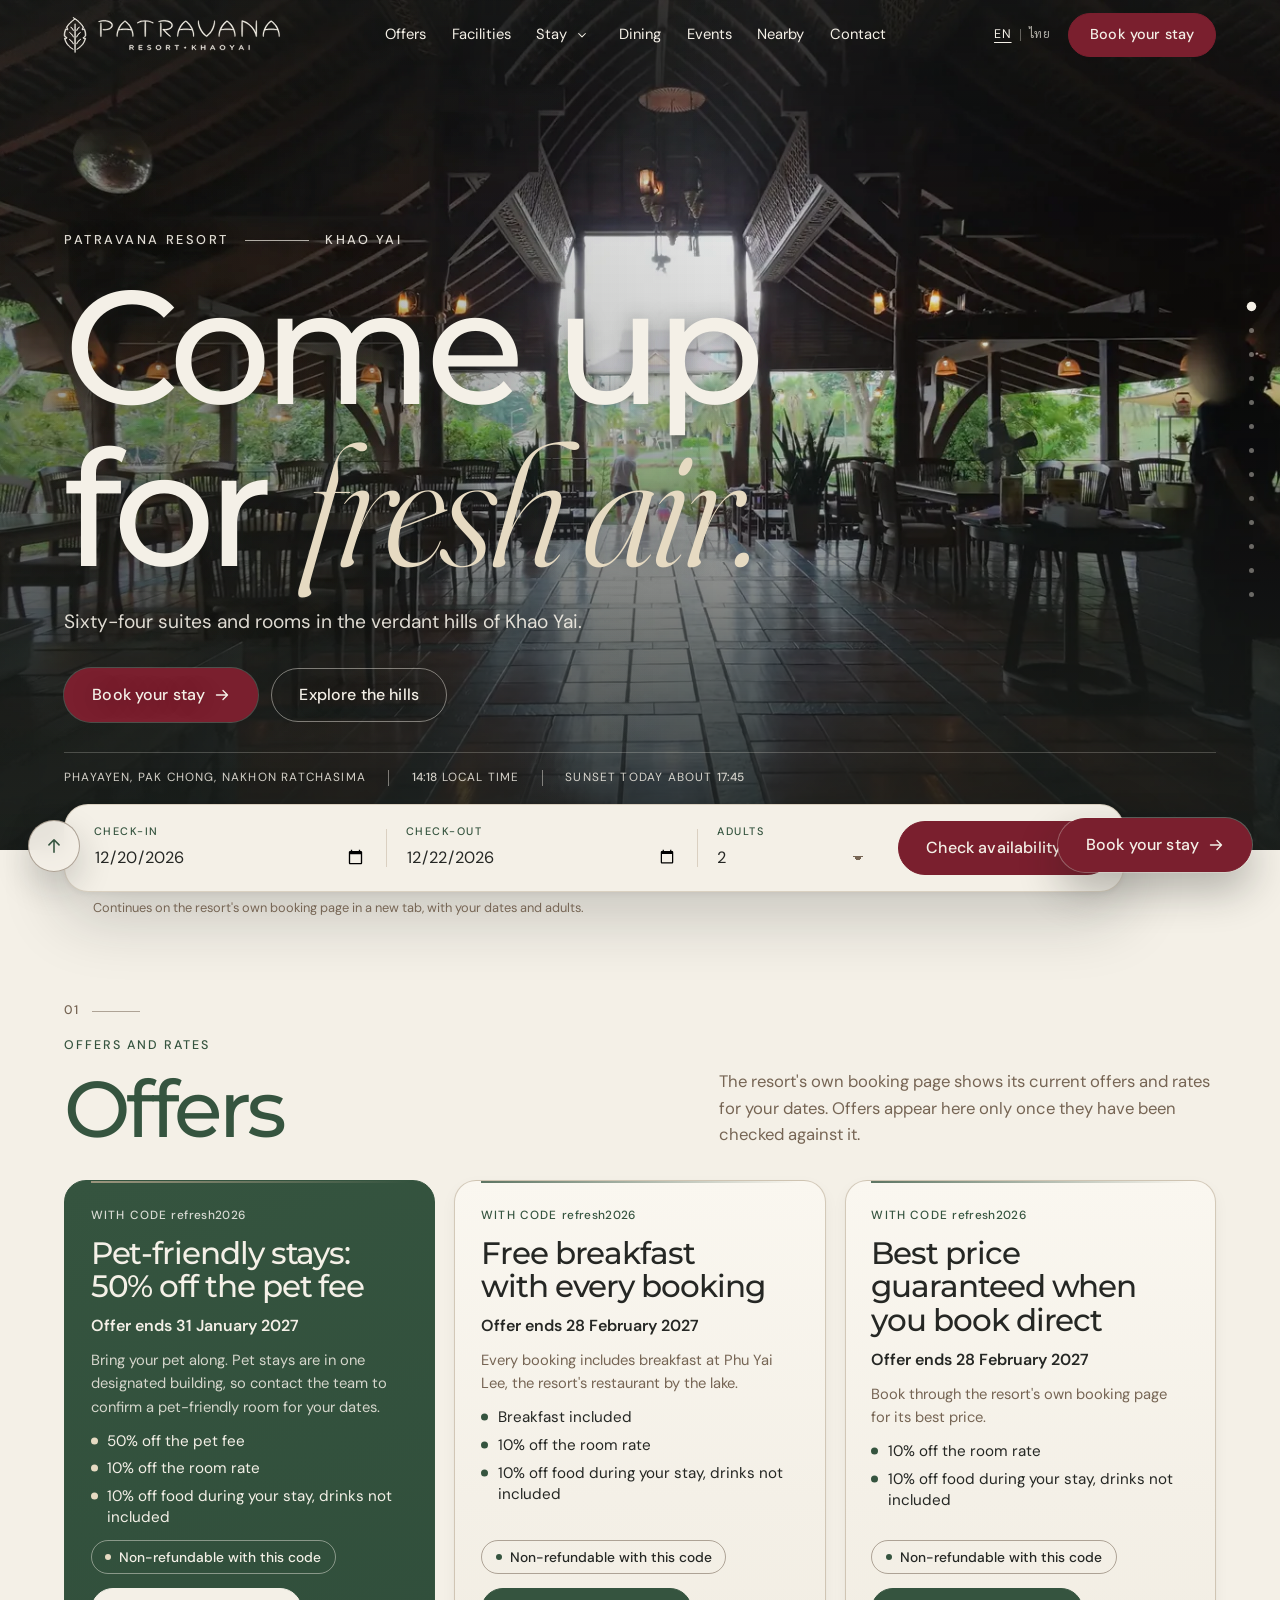
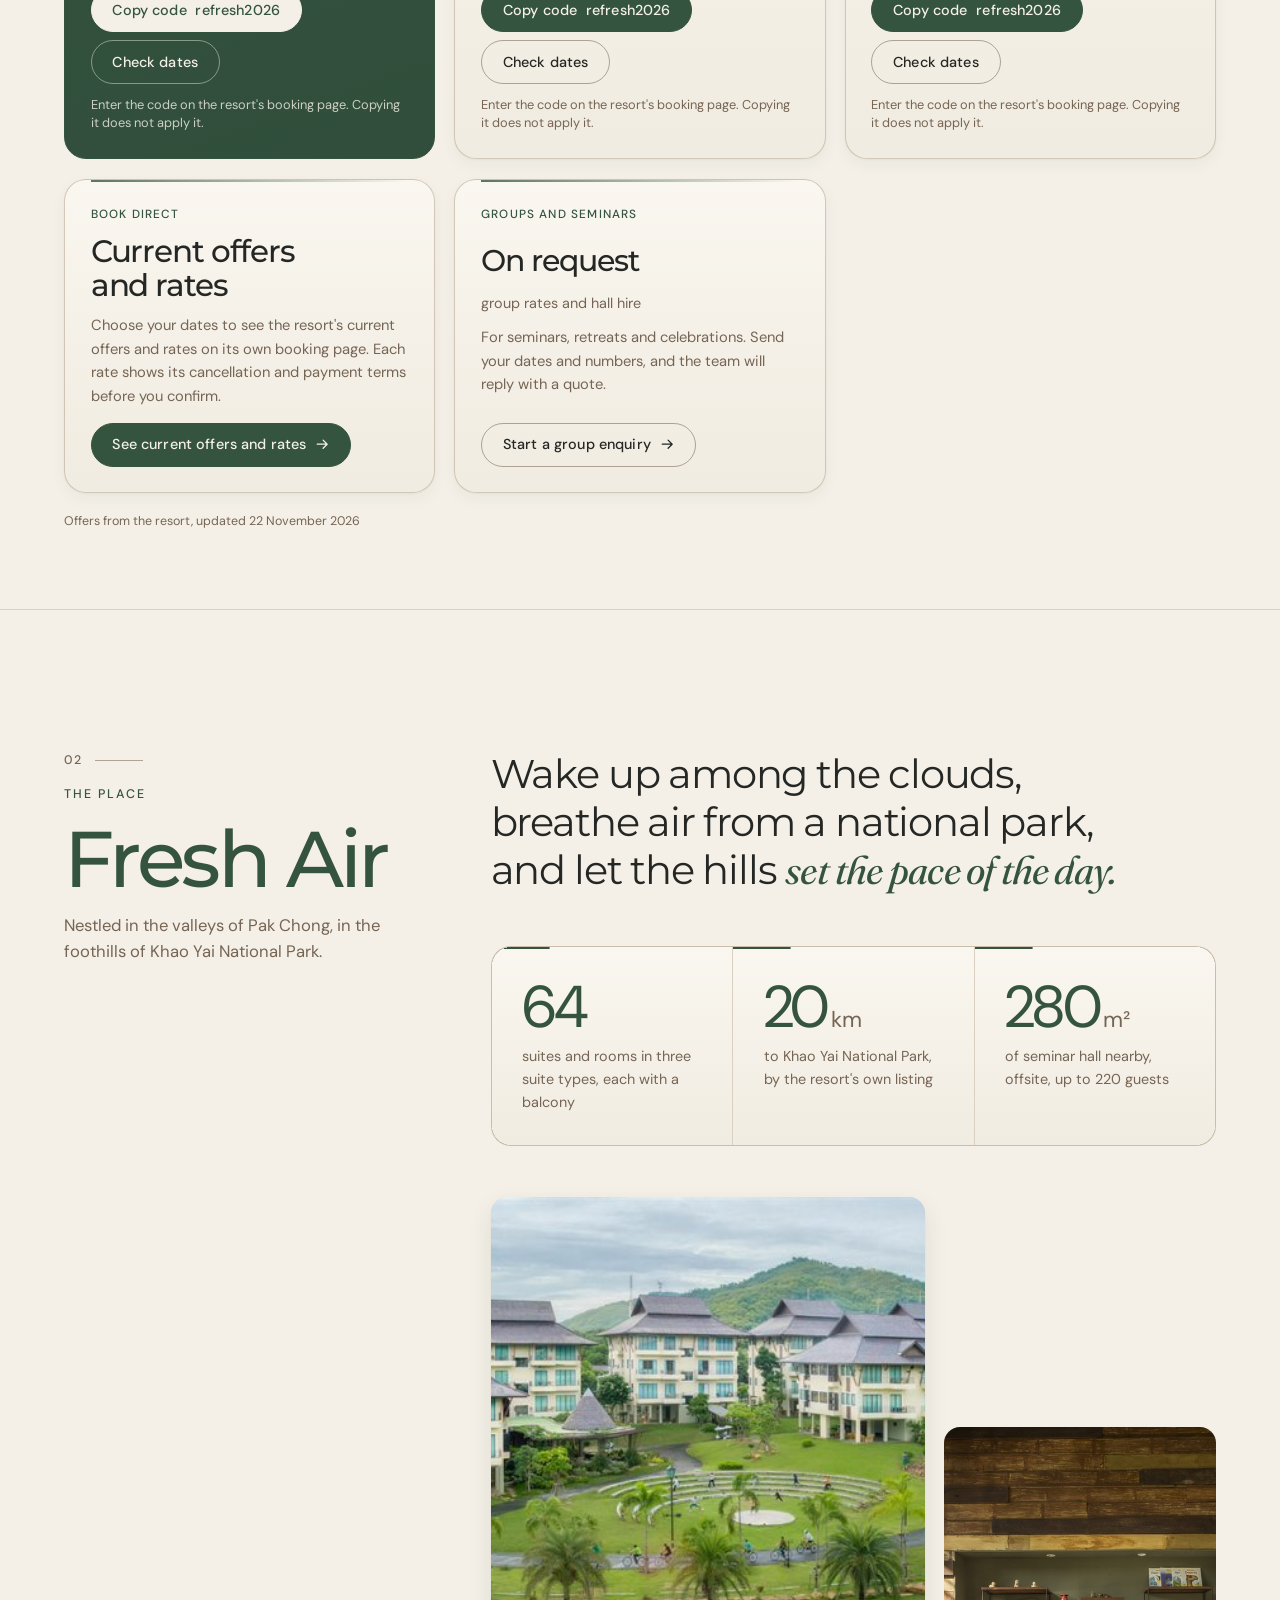
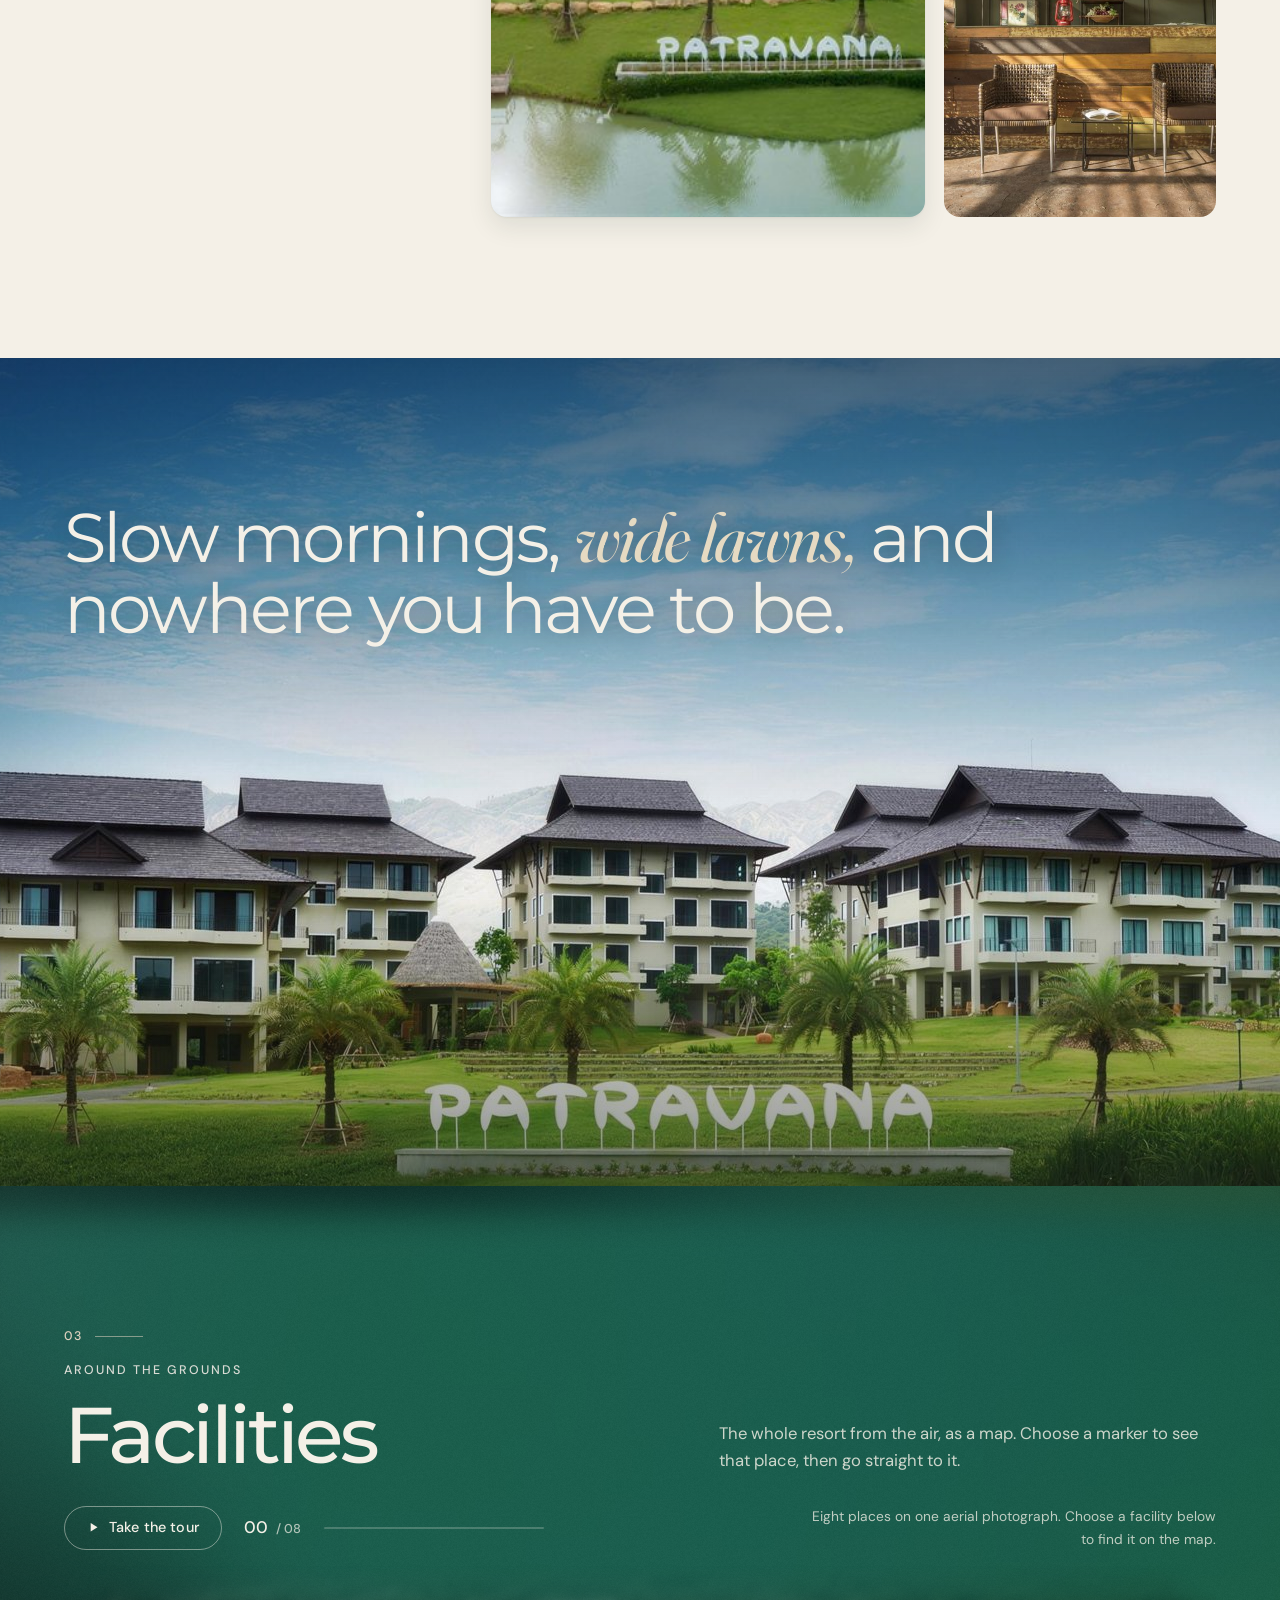
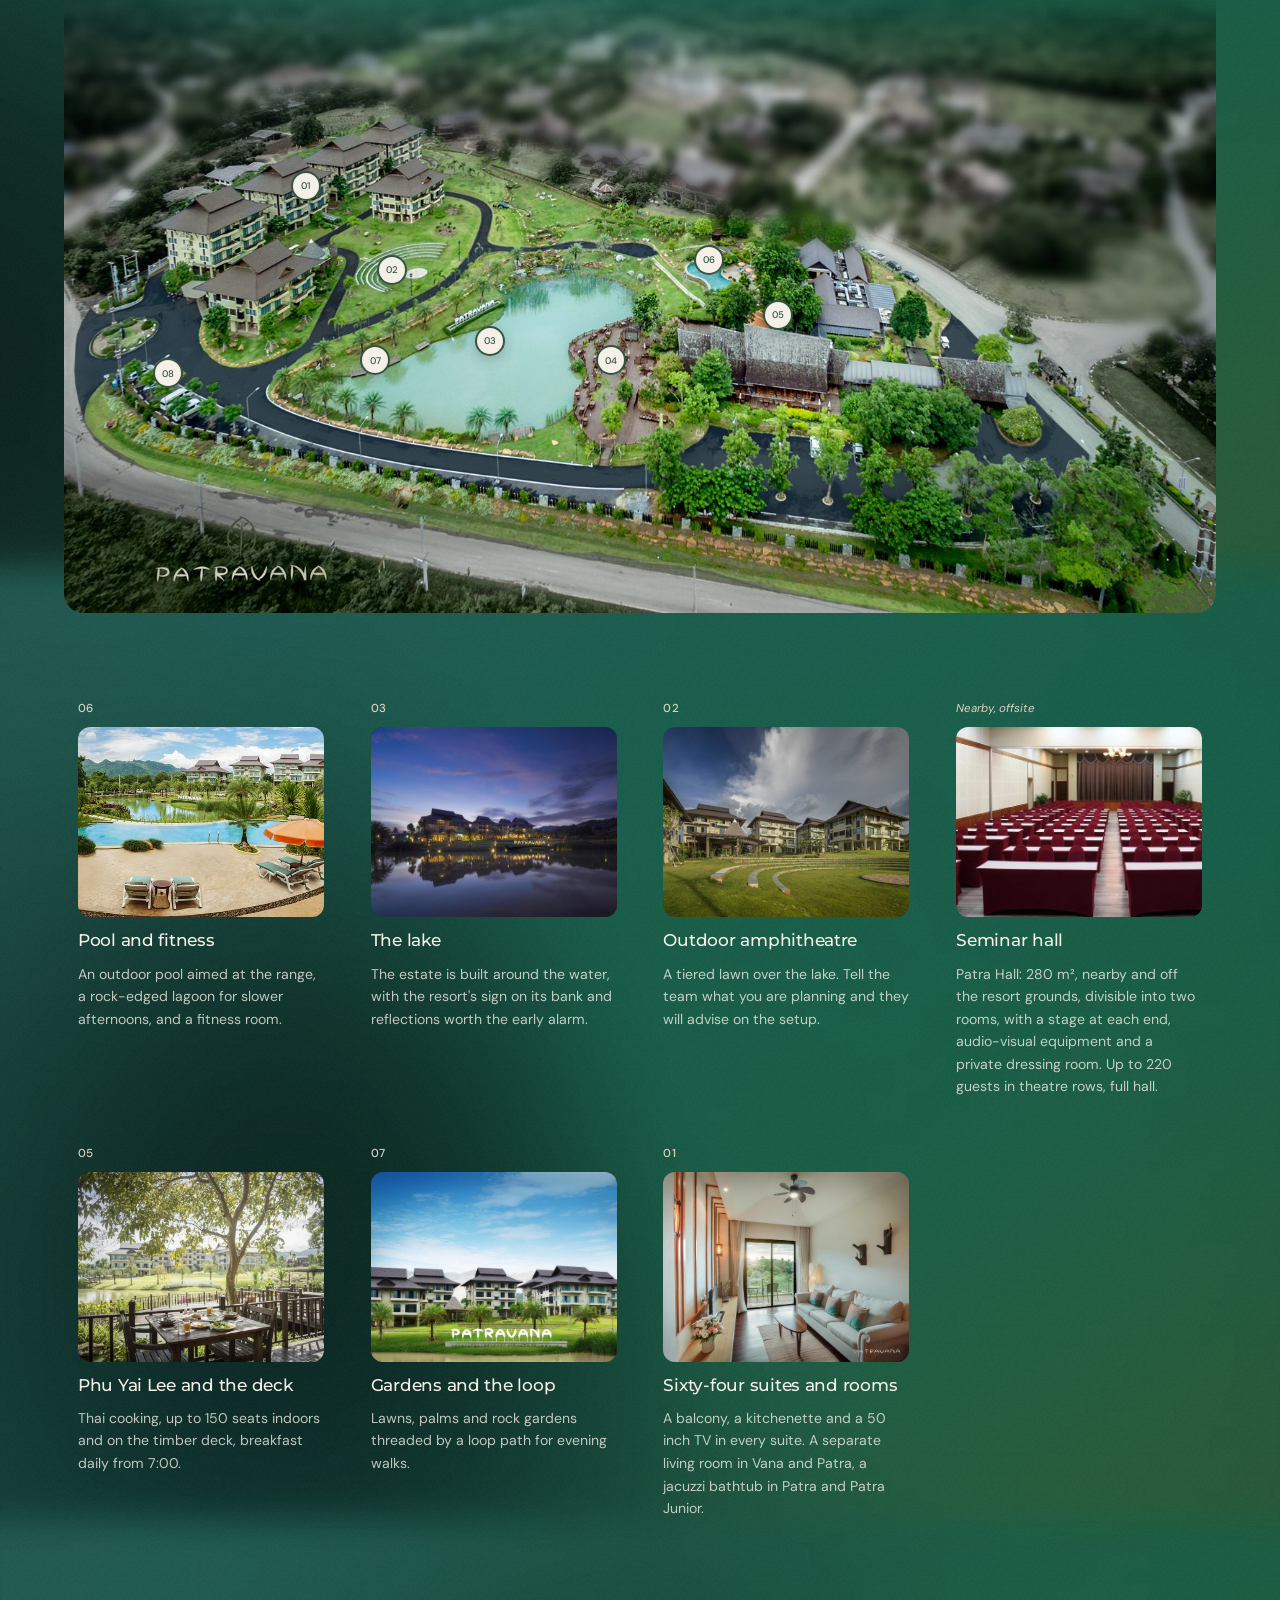
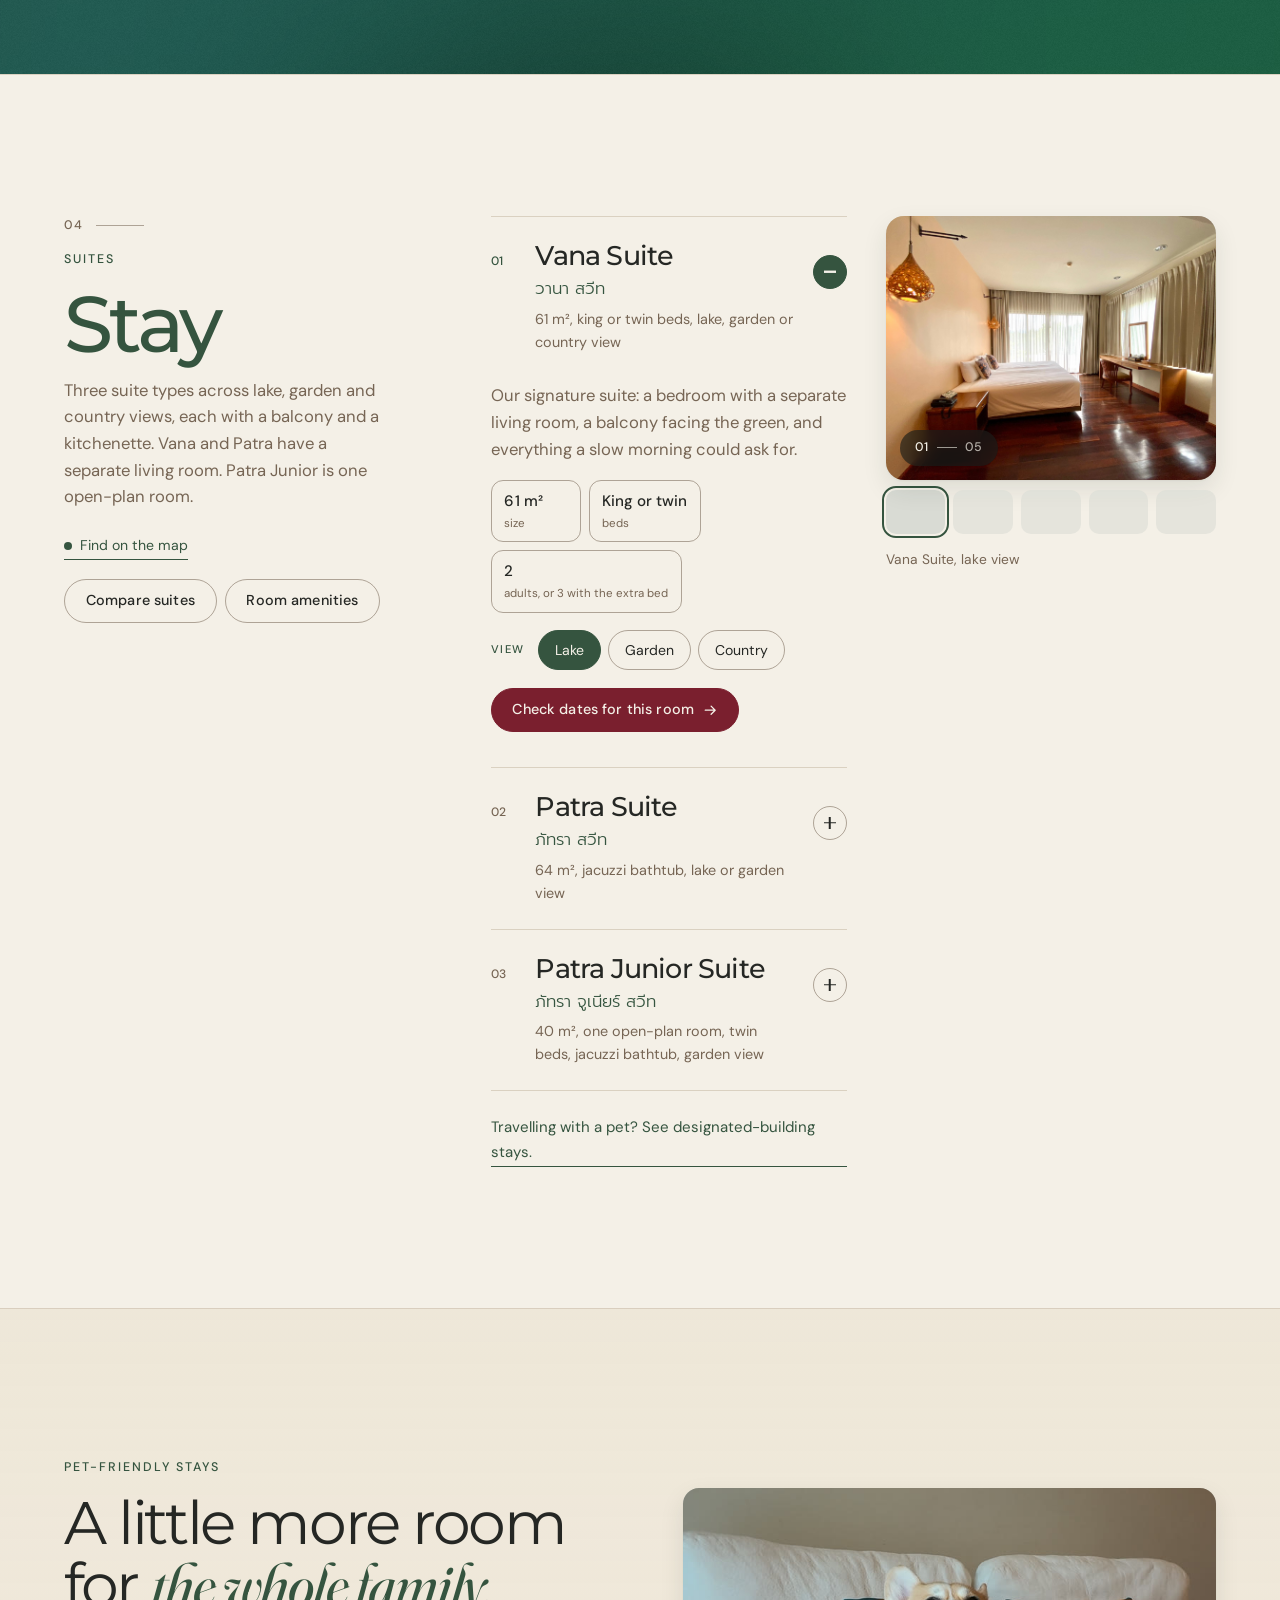
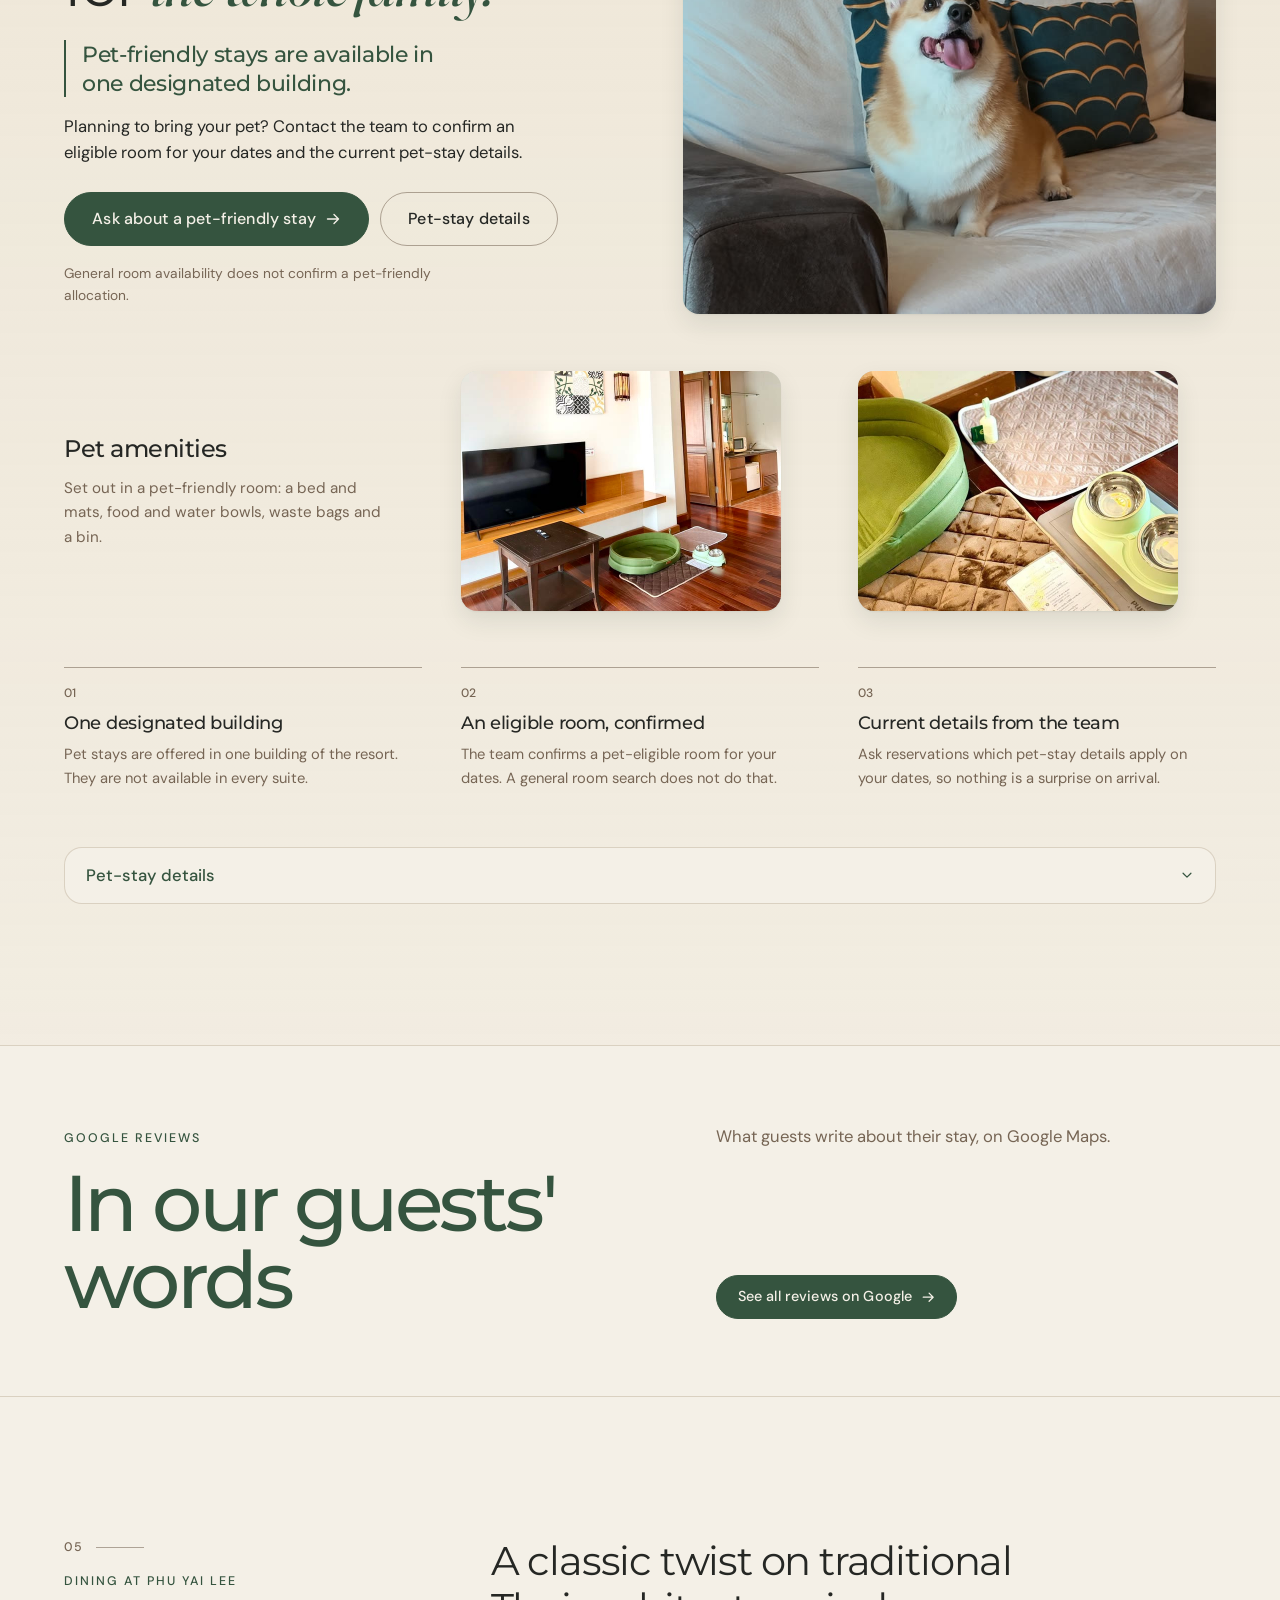
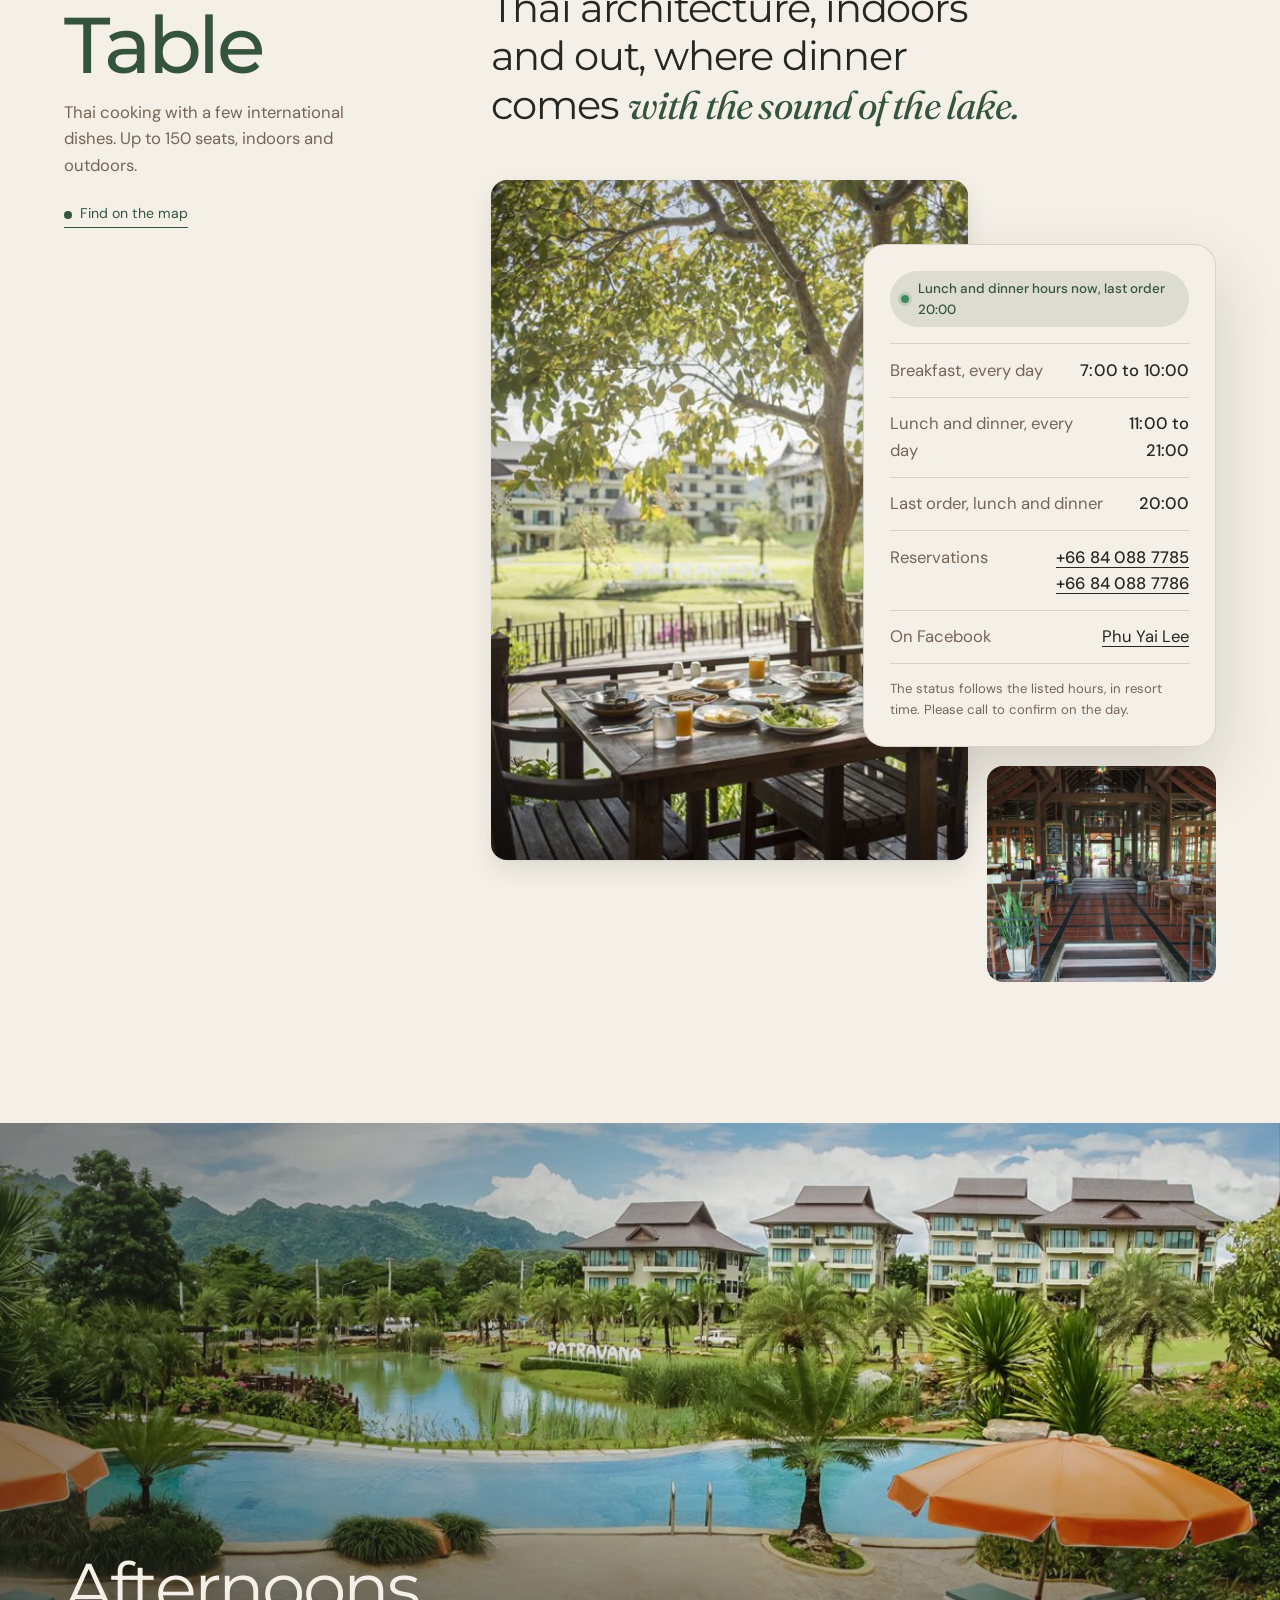
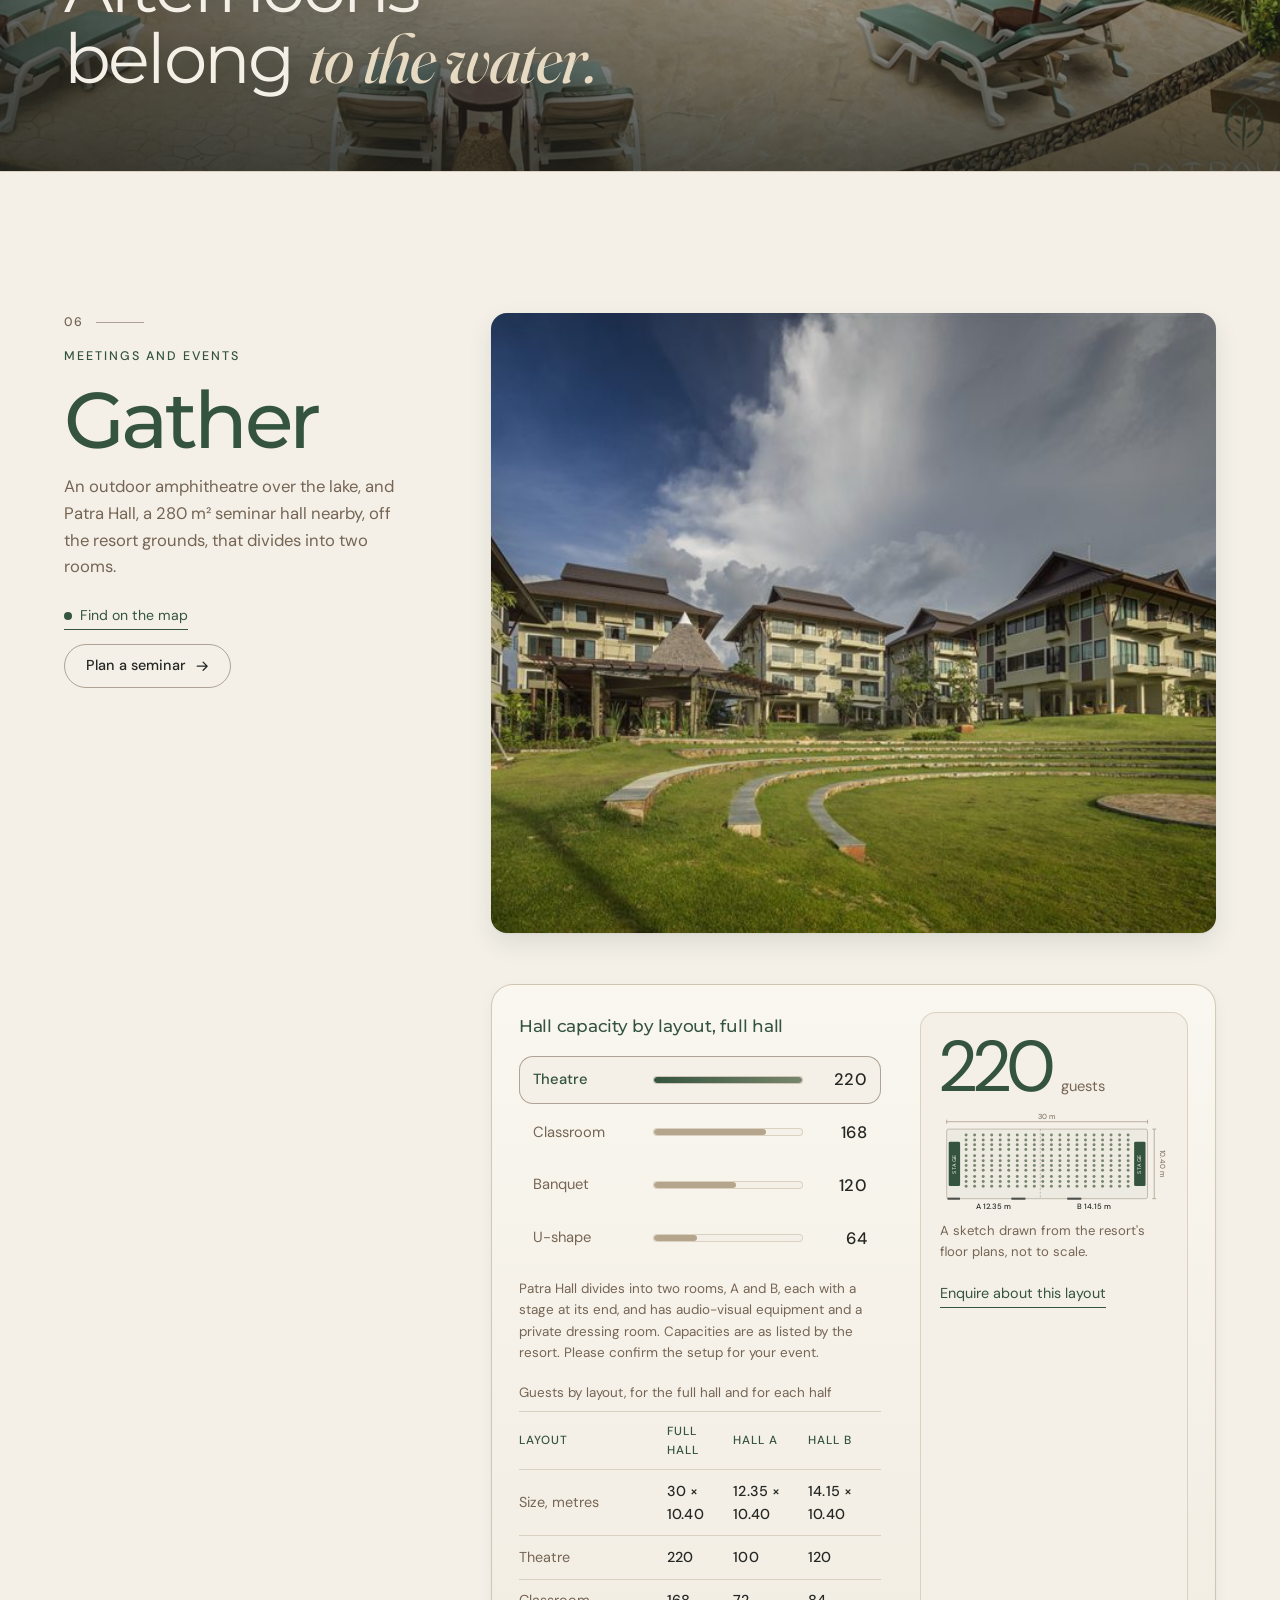
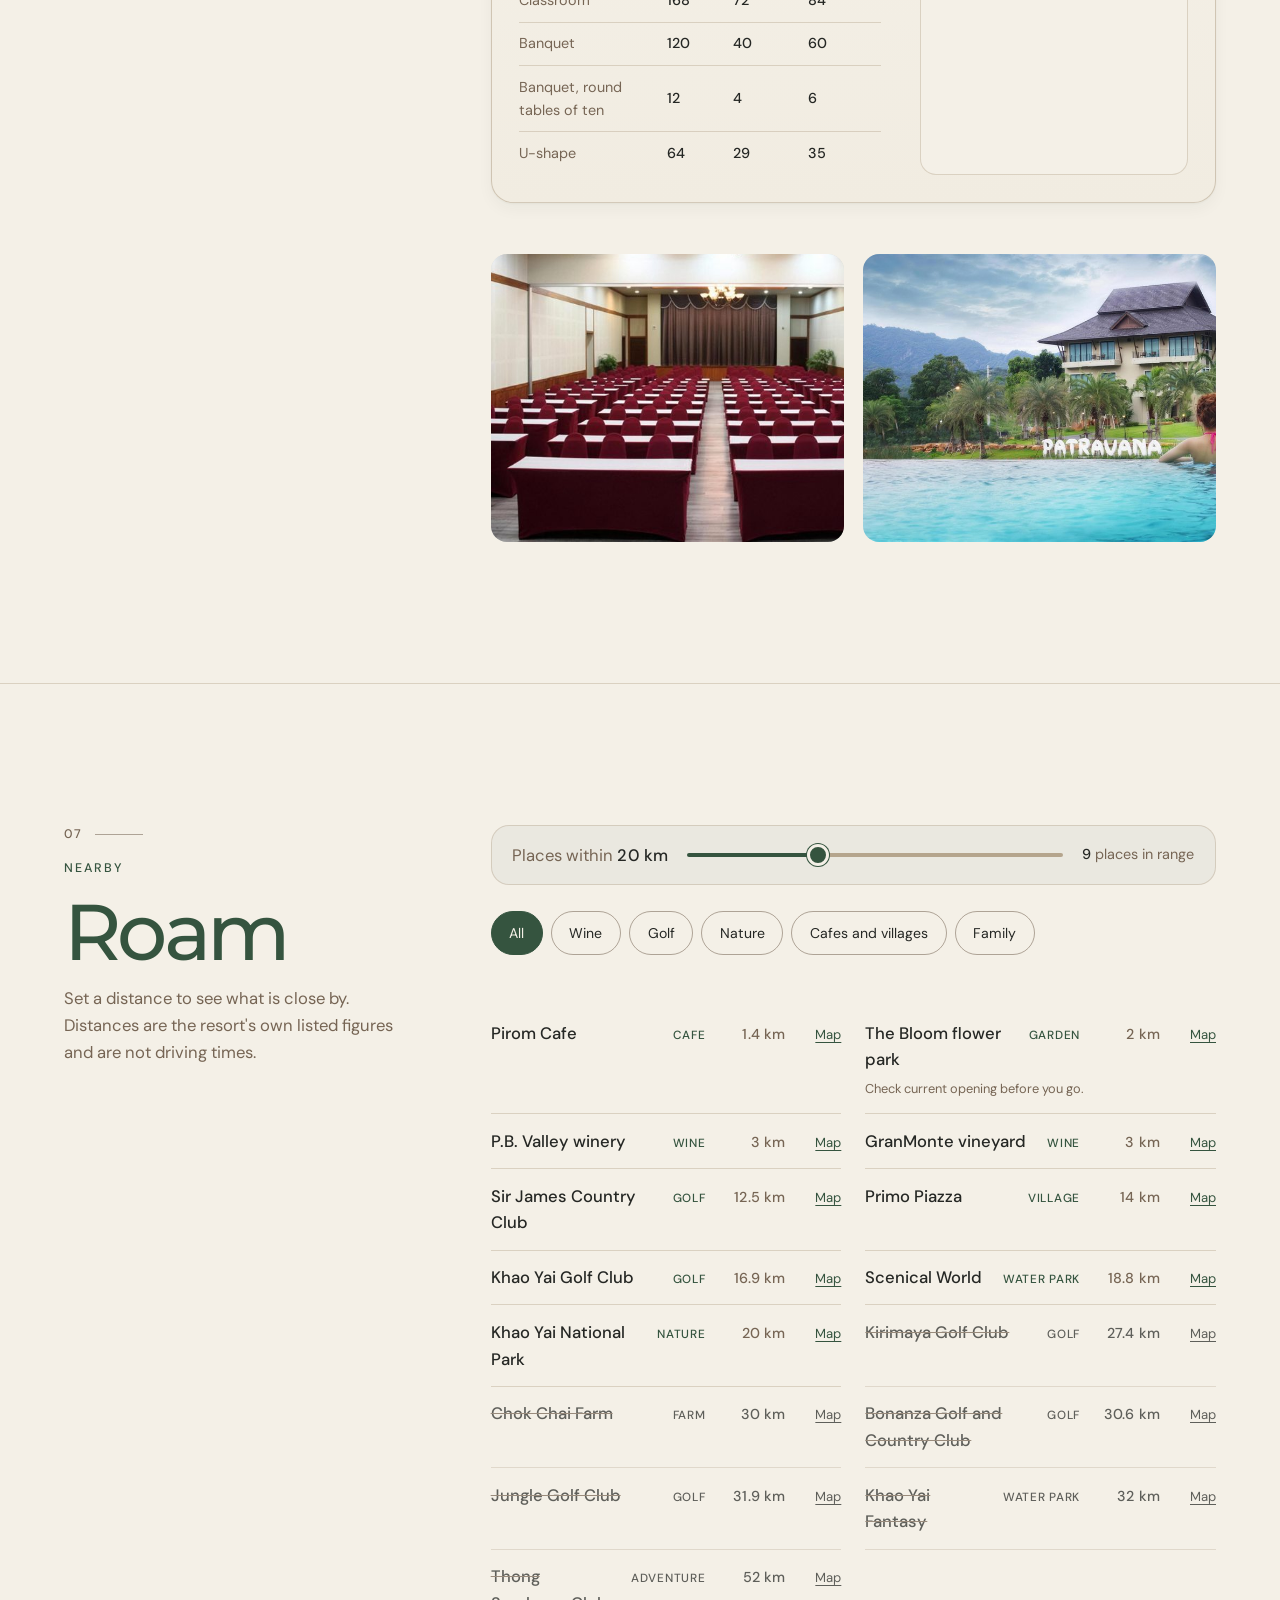
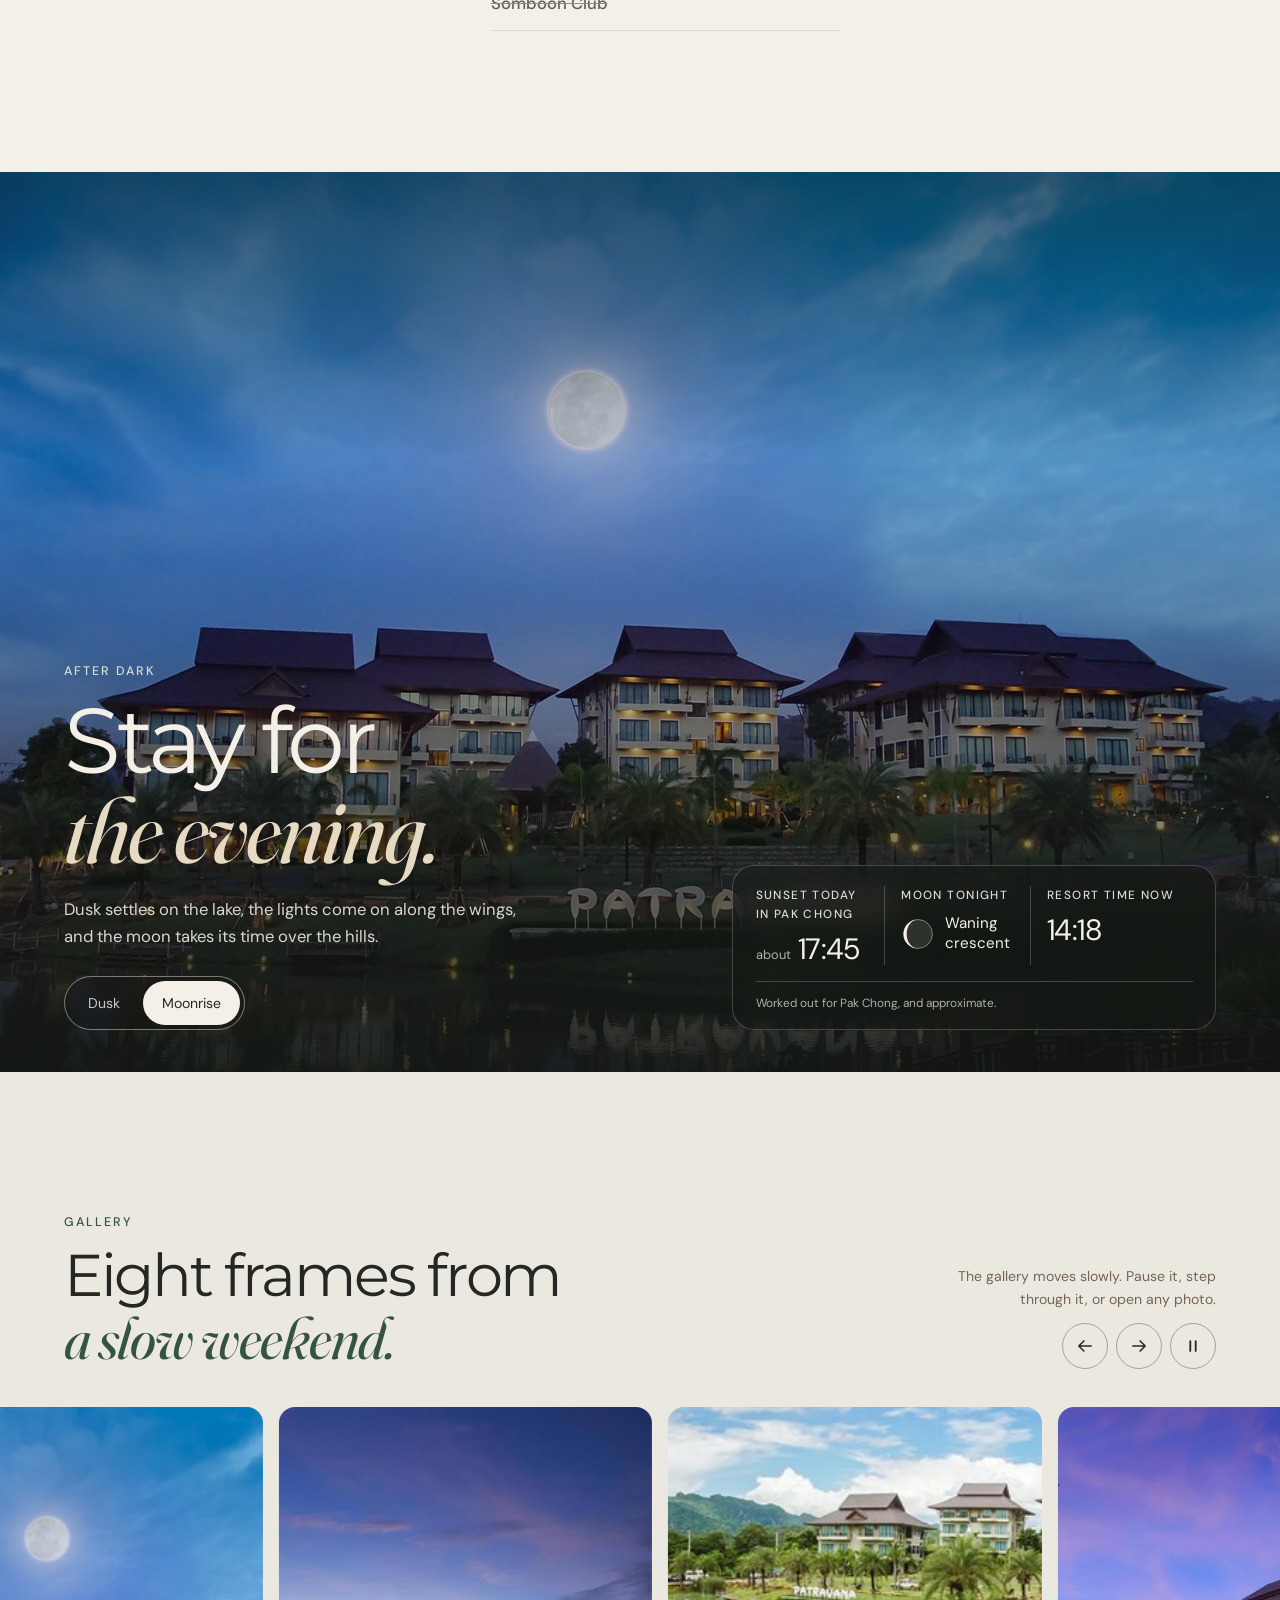
==== index.html @ 06be7780 "Pictures after two review rounds: a photograph's sizes are only the ones the pages name; a live swap" ====
<!DOCTYPE html>
<html lang="en" data-locale="en">
<head>
<meta charset="UTF-8">
<meta name="pv-build" content="8ac01c3a0875-c54">
<meta name="pv-content" content="54">
<meta name="pv-live" content="https://script.google.com/macros/s/AKfycbzUB0wwKaD7KskTFDWAxMB_kcaBExYeVBPkADWCVvrliZ0Tt8rdQpBARE51c_UGg0Pj/exec">
<script data-pv-lane>/[?&]live(=|&|$)/.test(location.search)&&window.fetch&&(window.PVLane=fetch("https://script.google.com/macros/s/AKfycbzUB0wwKaD7KskTFDWAxMB_kcaBExYeVBPkADWCVvrliZ0Tt8rdQpBARE51c_UGg0Pj/exec?since=54",{credentials:"omit",cache:"no-store",redirect:"follow"}).then(function(r){return r.ok?r.json():null}).catch(function(){return null}))</script>
<meta name="viewport" content="width=device-width, initial-scale=1.0, viewport-fit=cover">
<link rel="canonical" href="https://www.patravana.com/">
<link rel="alternate" hreflang="en" href="https://www.patravana.com/">
<link rel="alternate" hreflang="th" href="https://www.patravana.com/th">
<link rel="alternate" hreflang="x-default" href="https://www.patravana.com/">
<meta property="og:type" content="website">
<meta property="og:site_name" content="Patravana Resort Khao Yai">
<meta property="og:title" content="Patravana Resort Khao Yai | Lakeside suites in Phayayen, Pak Chong">
<meta property="og:description" content="Sixty-four suites and rooms in Phayayen, Pak Chong, with lawns running down to a lake, about 20 km from Khao Yai National Park. Book direct on the resort's own booking page.">
<meta property="og:url" content="https://www.patravana.com/">
<meta property="og:image" content="https://www.patravana.com/assets/web/hero-first-1600.jpg">
<meta property="og:image:width" content="1600">
<meta property="og:image:height" content="900">
<meta property="og:image:alt" content="The open-air pavilion at Patravana Resort, looking out to the lawns">
<meta property="og:locale" content="en_GB">
<meta property="og:locale:alternate" content="th_TH">
<meta name="twitter:card" content="summary_large_image">
<script type="application/ld+json">{"@context":"https://schema.org","@graph":[{"@type":"Hotel","@id":"https://www.patravana.com/#hotel","name":"Patravana Resort Khao Yai","alternateName":"ภัทราวานา รีสอร์ท เขาใหญ่","url":"https://www.patravana.com/","image":["https://www.patravana.com/assets/web/hero-first-1600.jpg","https://www.patravana.com/assets/web/aerial-estate-1600.jpg","https://www.patravana.com/assets/web/lawn-wings-1600.jpg"],"telephone":"+66885041888","email":"info@patravanaresort.com","address":{"@type":"PostalAddress","streetAddress":"88/1, 88/88-93 Moo 5, Phayayen","addressLocality":"Pak Chong","addressRegion":"Nakhon Ratchasima","postalCode":"30320","addressCountry":"TH"},"geo":{"@type":"GeoCoordinates","latitude":14.559493,"longitude":101.256252},"hasMap":"https://maps.app.goo.gl/nnPAtFGH4KwDBAJA9","numberOfRooms":64,"checkinTime":"15:00","checkoutTime":"12:00","sameAs":["https://www.facebook.com/patravanaresort/","https://www.instagram.com/patravana_khaoyai/"]},{"@type":"Restaurant","@id":"https://www.patravana.com/#restaurant","name":"Phu Yai Lee","servesCuisine":"Thai","telephone":"+66840887785","sameAs":["https://www.facebook.com/PhuYaiLee.KhaoYai/"],"containedInPlace":{"@id":"https://www.patravana.com/#hotel"},"openingHoursSpecification":[{"@type":"OpeningHoursSpecification","dayOfWeek":["https://schema.org/Sunday","https://schema.org/Monday","https://schema.org/Tuesday","https://schema.org/Wednesday","https://schema.org/Thursday","https://schema.org/Friday","https://schema.org/Saturday"],"opens":"07:00","closes":"10:00"},{"@type":"OpeningHoursSpecification","dayOfWeek":["https://schema.org/Sunday","https://schema.org/Monday","https://schema.org/Tuesday","https://schema.org/Wednesday","https://schema.org/Thursday","https://schema.org/Friday","https://schema.org/Saturday"],"opens":"11:00","closes":"21:00"}]}]}</script>
<meta name="pv-count" content="" data-site="patravana">
<title>Patravana Resort Khao Yai | Lakeside suites in Phayayen, Pak Chong</title>
<meta name="description" content="Sixty-four suites and rooms in Phayayen, Pak Chong, with lawns running down to a lake, about 20 km from Khao Yai National Park. Book direct on the resort's own booking page.">
<!-- everything below works as a plain page; this class only switches on the parts that need the script -->
<script>
document.documentElement.className += " js";
/* A phone reads the page one destination at a time (see "phone destinations" in main.js). Deciding that here, before
   anything is drawn, means the first picture is already the phone's layout: nothing jumps when it switches. The
   destination comes from the address; an address this list does not know is settled by the script at the end of the
   page. Without the script the page is one continuous page, as before. */
(function () {
  var de = document.documentElement, mm = window.matchMedia;
  /* an old language address on an exported page (…/?lang=th): that language's own page opens at once, before anything
     is drawn; the page's own language just drops the parameter. (The production host redirects these as well.) */
  try {
    var loc = de.getAttribute("data-locale"), lq = new URLSearchParams(location.search).get("lang");
    if (loc && (lq === "th" || lq === "en")) {
      var lu = new URL(location.href); lu.searchParams.delete("lang");
      if (lq !== loc) { lu.pathname = lu.pathname.replace(/(th|th\.html|index\.html)$/, "") + (lq === "th" ? "th" : ""); window.PVLeaving = true; location.replace(lu.pathname + lu.search + lu.hash); return; }
      history.replaceState(history.state, "", lu.pathname + lu.search + lu.hash);
    }
  } catch (e) { /* kept as it is */ }
  try {
    var sq = new URLSearchParams(location.search).get("section");
    if (sq && /^[A-Za-z][A-Za-z0-9_-]*$/.test(sq)) { var uq = new URL(location.href); uq.searchParams.delete("section"); uq.hash = sq; history.replaceState(history.state, "", uq.pathname + uq.search + uq.hash); }
  } catch (e) { /* kept as it is */ }
  // a phone (the same test) folds longer descriptions under "Read more" from the first picture (main.js, initMore)
  if (mm && mm("(max-width: 47.99em), (pointer: coarse) and (max-width: 62.5em) and (max-height: 37.5em)").matches) de.className += " pv-phone";
  if (!mm || !mm("(max-width: 47.99em), (pointer: coarse) and (max-width: 62.5em) and (max-height: 37.5em)").matches) return;
  var h = location.hash.slice(1), own = { hero: "home", explore: "home", offers: "offers", closing: "offers", air: "facilities", "band-lawn": "facilities", facilities: "facilities", placeCard: "facilities",
    stay: "stay", "pet-friendly": "stay", "pet-details": "stay", reviews: "stay", dining: "dining", gather: "events", roam: "nearby", tonight: "gallery", "band-pool": "gallery", gallery: "gallery", visit: "contact", "getting-here": "contact", talk: "contact", essentials: "contact", "about-preview": "contact", privacy: "contact" };
  de.setAttribute("data-view", own[h] || (/^fac-/.test(h) ? "facilities" : "home"));
  de.className += " pv-views";
})();
</script>
<link rel="icon" type="image/svg+xml" href="data:image/svg+xml,%3Csvg xmlns='http://www.w3.org/2000/svg' viewBox='0 0 397 397'%3E%3Cg fill='none' stroke='%23107313' stroke-linecap='round' stroke-linejoin='round'%3E%3Cpath stroke-width='26' d='M178 21L194 31L202 37L227 56L241 68L253 80L264 93L275 107L280 115L281 122L274 138L280 142L290 140L296 146L300 157L304 178L305 192L305 203L296 214L289 221L284 228L294 231L302 233L301 240L298 252L292 265L287 276L281 285L272 297L264 306L255 315L245 324L235 332L223 340L216 343L216 343M199 36L173 54L154 71L139 87L123 106L117 117L123 137L106 140L99 154L96 167L92 188L92 208L107 219L112 224L97 232L96 242L101 255L105 265L110 275L117 286L124 296L132 305L142 316L161 331L173 339L181 343L181 343'/%3E%3Cpath stroke-width='22' d='M199 375L199 85L199 85'/%3E%3Cpath stroke-width='17' d='M183 154L177 143L173 136L168 129L154 117L154 117M183 220L178 211L171 199L158 185L142 172L142 172M216 154L220 145L226 134L236 124L244 117L244 117M183 291L176 278L165 264L155 254L138 241L138 241M215 221L221 208L228 196L240 184L254 172L254 172M215 291L222 276L228 268L244 252L259 241L259 241'/%3E%3C/g%3E%3C/svg%3E">
<link rel="preconnect" href="https://fonts.googleapis.com">
<link rel="preconnect" href="https://fonts.gstatic.com" crossorigin>
<link href="https://fonts.googleapis.com/css2?family=Montserrat:wght@300..800&family=Fraunces:ital,opsz,wght@1,9..144,300..500&family=DM+Sans:opsz,wght@9..40,300..600&family=Prompt:wght@300;400;500;600&family=Sarabun:wght@300;400;500&display=swap" rel="stylesheet">
<link rel="stylesheet" href="styles.css?v=ed33cae4">
</head>
<body>

<!-- icon sprite -->
<svg width="0" height="0" style="position:absolute" aria-hidden="true" focusable="false">
  <defs>
    <!-- logo shapes: written by _qa/gen-loader.mjs from _qa/logo/logo.json. Edit that script, not this -->
    <path id="pvLeaf" fill-rule="evenodd" vector-effect="non-scaling-stroke" d="M591.3 312.6c.2 .2 1.4 1.1 2.7 2 3.6 2.4 6.4 4.3 8.5 5.9 1 .7 2.4 1.7 3 2.1 2.4 1.5 5.3 4 5.2 4.4 0 .2-.5 .6-1.1 .9-4.2 2.1-12.1 7-17.9 10.9-2.8 1.9-10.3 7.6-11.5 8.7-.2 .2-1.8 1.6-3.6 3-10.3 8.5-26.9 25.5-34.3 35.4-2.6 3.4-7 9.1-7.5 9.9-.3 .4-1.1 1.5-1.6 2.3-2.8 3.9-6.9 10.9-7.1 12-.1 .6 .1 1.3 .8 2.8 .6 1.1 1.8 3.8 2.7 5.9 .9 2.1 2 4.5 2.4 5.3 .4 .9 .8 2 1 2.5 .2 .6 .6 1.6 .9 2.2 1 2.1 .5 2.8-1.3 1.9-.4-.2-1.3-.5-2-.5-.6-.1-1.8-.4-2.5-.6-.7-.2-2.3-.6-3.7-.9-1.4-.3-3.2-.7-4-.9-3.6-.9-3.4-1.1-5.5 4.6-.5 1.2-1.4 3.7-2.2 5.6-4.2 11.1-7.2 24.1-8.9 37.8-.6 5.2-.6 6.2-.6 15.2l0 9.6 .6 .6c.3 .3 1 .8 1.5 1 2.1 1.2 10.4 7 13.3 9.6 .7 .6 2.4 2.1 3.7 3.5 2 2 2.4 2.5 2.1 2.8-.3 .4-3.7 .9-9.5 1.5-8 .9-9.6 1.1-9.8 1.8-.2 .4 .9 5.2 2.1 9.5 .3 .9 1 3.3 1.5 5.2 1.8 6.3 4.5 13.9 6.9 19.4 1.2 2.6 6.4 12.8 7.6 14.9 2.6 4.4 10.2 15.3 12.9 18.7 6.6 8.1 16.3 18 22.7 23.2 .7 .6 1.4 1.2 1.6 1.3 .1 .2 .7 .7 1.2 1.1 .6 .3 2.7 2 4.7 3.6 4.7 3.6 6.1 4.6 7.8 5.6 .4 .2 .8 .5 .9 .6 .1 .1 .6 .4 1.1 .8 .6 .3 1.5 .9 2 1.3 .6 .3 1.2 .7 1.3 .7 .2 0 .4 .1 .5 .3 .2 .1 1 .7 1.9 1.1 .9 .5 2 1.1 2.6 1.4 1.2 .7 5.3 2.8 6.7 3.4 3.6 1.6 4.8 1.8 4.7 .9 0-.6 0-.6-2.8-2.4-1-.7-2.8-1.9-3.9-2.6-1.1-.8-2.3-1.6-2.6-1.8-3-2-4.2-2.8-4.4-3-.1-.1-.7-.6-1.3-1-1.3-.8-6-4.4-6.6-5-.2-.2-.4-.3-.5-.3-.3 0-5.1-3.9-6.7-5.4-.8-.8-2.3-2.1-3.4-3.1-1.7-1.5-6-5.6-11.6-11.1-2.2-2.1-5.8-6.2-8.3-9.4-.9-1.2-2.1-2.7-2.6-3.3-1.2-1.3-6.3-8.2-7.7-10.3-2.1-3.1-8.4-14-10.2-17.8-4.6-9.4-8.7-20.5-10.9-29.8-.5-2.5-.6-2.5 4.1-3 9.9-1.1 14.5-2.2 15.7-3.7 .4-.5-.1-3-.8-4.5-1.6-3.1-8.7-10.2-14.2-14.1-2-1.4-3.9-2.6-5.5-3.5-2.7-1.5-2.6-1.4-2.6-6.9 0-7 1-20.5 1.6-22.6 .1-.3 .3-1.6 .5-3 1.2-9 5.1-23.1 8.3-30 .5-1.1 .9-2.1 .9-2.3 0-.7 1.1-.8 3.2-.3 1.2 .3 2.9 .7 3.8 .9 .9 .2 1.8 .4 2 .5 .3 .2 4.3 .8 7.3 1.2 2.1 .2 2.3 .2 3.3-.4 1.5-.7 1.5-.8 1-3.4-.8-4.3-1.9-7.4-4.2-12.4-.5-1.2-1.3-2.9-1.7-3.7-1.2-2.7-2.2-5-2.4-5.7-.4-1.6 7.4-13.3 15.6-23.4 1.2-1.5 2.2-2.7 2.3-2.8 .1-.1 .9-1.1 1.9-2.2 .9-1.2 1.9-2.3 2.1-2.6 .2-.2 1.3-1.4 2.5-2.7 5.5-6.2 12.3-13.2 17.5-17.9 2.1-1.9 4-3.6 4.2-3.8 .3-.3 1.7-1.5 3.2-2.8 2.5-2.1 4.5-3.8 6.5-5.5 .4-.4 1.6-1.4 2.8-2.3 2-1.6 5.5-4.4 6-4.8 .1-.2 1.5-1.2 2.9-2.3 1.5-1.1 3.8-2.8 5.1-3.9 1.4-1.1 3.5-2.6 4.8-3.4 1.2-.9 2.3-1.7 2.4-1.8 .4-.7 1.6-.1 6.4 3.5 2.8 2.1 7.5 5.8 10.5 8.1 5.2 4.3 6.4 5.3 8.7 7.3 .6 .5 1.8 1.6 2.6 2.2 .8 .7 1.7 1.4 1.9 1.7 1.4 1.2 5.6 5.1 6.9 6.2 2.8 2.5 11 10.6 13.3 13.1 .8 .9 2.1 2.3 2.9 3.2 1.8 1.9 3.2 3.5 5.2 5.7 .7 .9 2.4 2.8 3.7 4.2 2 2.3 5.1 6.3 7.3 9.5 .3 .4 .7 1 1 1.3 .2 .3 .8 1.1 1.3 1.9 .6 .7 1.5 2 2.1 2.8 .6 .7 1.1 1.5 1.1 1.6 0 .1 .1 .3 .3 .5 .3 .3 1.6 2.2 2.7 3.9 .6 1 2.7 4.7 2.7 4.9 0 0-.8 1.7-1.7 3.7-1 2-2.1 4.4-2.5 5.5-.5 1-1 2.2-1.2 2.6-.2 .4-.4 .9-.4 1 0 .1-.1 .5-.3 .9-.2 .4-.5 1.1-.6 1.5-.2 .5-.6 1.6-.9 2.6-.4 .9-.9 2.4-1 3.1-.2 .8-.6 1.8-.8 2.4-.5 1.2-.3 1.7 .9 2.4 1.8 .9 8.1 .5 13.1-.8 1.1-.3 2.7-.7 3.5-.9 .9-.2 2-.6 2.7-.7 1.4-.5 2-.1 2.5 1.3 .1 .5 .3 1 .4 1.2 .2 .2 .6 1.2 2.1 5.2 .5 1.6 2 6.9 3.1 11.2 3 11.7 4.1 21.7 4.2 36.1 0 9.8 .2 9-2.5 10.5-3.1 1.6-8.3 5.9-12.4 10-5.3 5.2-6.2 6.4-7.4 9.6-.7 1.9-.7 2.1 .5 3.1 1.9 1.5 7.5 2.7 14.6 3 4.7 .3 5.2 .5 4.6 2.4-.1 .5-.5 1.7-.7 2.7-1.3 4.4-1.6 5.6-2.5 8.1-.6 1.4-1.5 3.9-2 5.6-1.1 3.1-1.8 4.8-2.6 6.5-.2 .6-.4 1.1-.4 1.2 0 .1-.5 1.1-1 2.2-.6 1.2-1 2.2-1 2.3 0 0-.5 .8-1 1.7-.5 .9-1.7 3.1-2.6 5-2.9 5.4-4 7.4-5.9 10.3-.7 .9-1.3 1.9-1.4 2.1-.4 .7-3.1 4.3-4.8 6.4-1.6 2-1.8 2.2-2.9 3.8-3.8 4.9-8.2 9.8-14 15.5-5.1 5.1-4.4 4.4-7 6.7-1.3 1-2.4 2.1-2.6 2.2-.4 .4-3.1 2.8-5 4.4-1.7 1.5-6.6 5.2-8.5 6.5-.7 .5-1.4 1-1.5 1.2-.2 .1-.6 .4-.9 .7-.3 .2-1.2 .9-2 1.5-1.3 1.1-2.8 2.1-6.4 4.6-.8 .5-1.6 1-1.7 1.2-.2 .1-1.4 1-2.8 1.9-2.6 1.6-2.9 1.9-2.6 2.6 .1 .4 1 .5 1.4 .1 .2-.1 1.1-.5 2.2-.9 2.1-.8 4.4-1.8 5.8-2.7 .6-.4 1.3-.7 1.5-.9 .3-.2 1-.5 1.5-.9 .6-.3 1.5-.8 2-1.1 1.2-.6 2.9-1.6 4.2-2.4 .4-.3 1.1-.7 1.5-.9 .3-.2 1.2-.9 2-1.4 .7-.6 2.1-1.6 3.1-2.2 .9-.7 1.9-1.4 2.1-1.5 .2-.2 1.3-1.1 2.5-1.9 2.1-1.5 7.1-5.5 7.6-6.1 .2-.1 1.2-1.1 2.4-2 5-4.2 17.2-17.1 21.3-22.6 3.9-5.2 9.5-13.2 9.5-13.6 0-.1 .3-.8 .8-1.4 .8-1.1 4.9-8.1 4.9-8.4 0 0 1-2.2 2.3-4.8 3-6.3 5.7-12.9 7.3-18.4 .8-2.5 1.6-5.2 1.9-6 1-3.2 2.7-10.1 2.9-11.9 .2-1.7-.1-1.9-3.9-2.2-3.2-.3-4-.4-10.7-1.3-4.6-.6-4.5-.6-4.5-1.2 0-1.2 11.6-11.1 17.3-14.6 3.4-2.2 3.1-1.5 3.4-7.6 .6-12.3-.2-24.4-2.4-34.7-.2-1-.4-2.3-.5-2.9-.1-.6-.3-1.7-.5-2.4-.2-.7-.6-2.5-1-4.1-1-4.5-4.3-14.4-6.1-18.4-.3-.6-.5-1.2-.5-1.3 0-.5-1.8-4.4-2.1-4.6-.4-.3-1.1-.2-2.8 .2-.8 .2-2.2 .5-3.1 .7-.9 .2-2.6 .7-3.7 1-1.2 .4-2.8 .8-3.5 1-.8 .2-2 .5-2.6 .7-.7 .3-1.5 .5-1.8 .5-.7 0-1.3-.7-1-1.1 .2-.2 .7-1.4 1.2-2.6 1.1-2.9 2.2-5.2 5.6-12.1l2.6-5.3-.5-1c-1.5-3-11.5-17.7-14.3-21.2-1.4-1.7-3.2-3.9-3.9-4.9-.8-.9-1.6-1.9-1.8-2.1-.2-.1-.3-.4-.3-.5 0 0-.3-.5-.7-.9-.4-.4-1.1-1.2-1.5-1.8-.5-.7-1.7-2-2.7-3-2-2.1-2.5-2.7-3.9-4.3-1.2-1.4-10.6-10.9-12.7-12.9-.9-.8-2.6-2.4-3.9-3.6-1.2-1.2-2.9-2.7-3.7-3.4-1.6-1.3-3.7-3.1-5.1-4.5-.5-.4-2-1.6-3.4-2.7-1.4-1.1-3.4-2.6-4.4-3.4-11.1-8.9-25.2-17.9-38.1-24.4-1.9-1-4.2-2.1-5-2.6-1.6-.8-3.3-1.1-2.6-.4M612.4 379.3c-.1 2.1-.3 6.4-.4 9.6-.3 6.8-.7 26.4-.9 50 0 9.3-.2 25.5-.4 36-.3 23.2-.4 60.4-.5 112 0 36.6 .1 41.9 .8 54 .1 2.6 .4 7.2 .5 10.2 .7 14.2 .8 15.8 1.2 16.1 .8 .6 1.2 0 1.4-2.4 .1-1.2 .3-2.9 .4-3.8 .2-.9 .4-5.6 .5-10.4 .1-4.8 .4-9.7 .5-10.8 .2-1.6 .3-19.7 .4-68.5 0-114.4-.5-164.7-2.1-193.2-.1-2.5-.1-2.6-.7-2.6-.5 0-.5 0-.7 3.8M568 407.8c0 .1 1.2 1.5 2.6 2.9 4.6 4.7 9 10.1 13.1 15.8 .2 .3 1.1 1.4 1.9 2.4 1.6 2.1 6.7 9.5 6.7 9.8 0 .1 .1 .3 .3 .5 .3 .3 1.4 2.4 2.9 5.2 .5 .9 1 1.6 1.2 1.6 .4 0 .4-.6 .1-1.2-.2-.3-.5-1.4-.8-2.6-.6-2.8-1.2-4.7-1.6-5.6-.2-.4-.6-1.5-1-2.5-.9-2.2-2.3-5-2.9-5.8-.3-.3-.5-.8-.5-.9 0-.2-.2-.5-.5-.8-.3-.2-.5-.5-.5-.7 0-.8-4.7-5.7-8.2-8.6-.9-.8-1.7-1.4-1.8-1.5-.1-.2-6.5-5.3-7.7-6.2-.3-.3-.8-.6-1-.9-1.1-1-2.3-1.5-2.3-.9M657.3 407.9c-.2 .2-.5 .4-.6 .4-.1 0-.4 .1-.6 .3-.6 .5-4.2 3.3-5.5 4.2-.5 .3-1.1 .7-1.4 1-.8 .5-4.7 3.7-5.2 4.1-4 3.9-4.9 4.8-6 6.4-1.1 1.4-3.4 5.6-4.3 7.5-.4 1-.9 2.2-1.1 2.6-1.1 2.4-1.5 3.6-2.7 8-.7 2.4-.9 3.4-.5 3.5 .2 .1 .5-.2 .7-.6 .2-.4 .7-1.1 1-1.7 .3-.5 .8-1.3 1-1.7 .2-.4 .7-1.2 1-1.7 .3-.5 .9-1.6 1.4-2.4 1.9-3.2 5.4-8 9.6-13.4 .6-.9 2.1-2.7 3.2-4.1 2.5-3.2 5-6.1 8.4-9.6 1.4-1.4 2.6-2.8 2.6-2.9 0-.4-.7-.4-1 .1M556 462.6c0 .2 1.3 1.6 2.8 3.1 1.6 1.5 3.7 3.6 4.7 4.7 1 1.1 3.6 3.8 5.7 6 2 2.2 4.1 4.4 4.5 4.9 .4 .4 1.3 1.6 2.2 2.6 2.5 3 3.4 4.1 7 8.5 1.9 2.3 3.8 4.6 4.3 5.1 .4 .5 .8 .9 .8 1 0 .1 .3 .6 .7 1.2 .5 .5 .9 1 1 1.2 .8 1 3.6 5.5 3.6 5.8 0 .1 .1 .3 .3 .5 .2 .2 .7 1.1 1.2 2 1.6 3.1 1.8 3.4 2.2 2.8 .1-.2 0-.9-.3-1.7-.8-2.4-1.5-4.6-1.7-5.7-.2-.5-.4-1.1-.5-1.2-.1-.2-.3-.6-.4-.9-.3-1-2.8-6.4-3.6-7.7-2.2-3.9-3.9-6.3-5.5-8.1-.4-.5-1.5-1.8-2.6-3-1.1-1.2-3.3-3.4-5-4.9-1.7-1.4-3.4-3-3.9-3.5-.5-.4-1.9-1.5-3.1-2.5-2.1-1.6-3.1-2.4-6.4-4.7-.9-.7-2.9-2.2-4.5-3.5-2.9-2.3-3.5-2.7-3.5-2M668.5 462.7c-.4 .3-.8 .5-1 .6-.2 .1-1.3 .9-2.5 1.7-1.2 .9-2.7 1.9-3.5 2.4-6.4 4.2-7.4 5-11.4 8.3-4.9 4.1-11.6 11.6-13.1 14.6-.1 .3-.5 1-.8 1.6-.9 1.4-2.8 5.2-3.4 6.9-.4 .7-.8 1.8-1.1 2.3-.4 1-.6 1.7-2.1 6.8-.3 1.2-.7 2.6-.9 3.1-.1 .4-.2 .9-.1 .9 .2 .3 1.4-.4 1.4-.7 0-.5 2.9-6 4.1-7.9 .4-.7 1-1.7 1.4-2.2 .3-.6 .9-1.5 1.3-2 .4-.6 1.2-1.6 1.7-2.3 .8-1.3 5.6-7.5 6-7.8 .1-.1 .7-.8 1.3-1.6 .6-.8 1.4-1.8 1.7-2.2 .4-.3 1.2-1.3 2-2.2 1.2-1.3 3.4-3.9 4.4-4.9 4.4-4.8 9.4-9.9 10.9-11.2 2.6-2.3 4.7-4.2 4.7-4.4 0-.4-.4-.3-1 .2M672.1 531.5c-.1 .1-.5 .4-.9 .6-.9 .4-1.4 .8-3.2 1.9-.6 .4-2.1 1.3-3.4 2-2.2 1.3-12.5 8.9-15 11-2.5 2.3-5.5 5.2-7.1 7.1-.9 1.1-1.7 2.1-1.8 2.2-.4 .3-3.9 5.6-4.6 6.8-.2 .4-.8 1.7-1.4 2.8-.6 1.1-1.5 2.7-1.9 3.6-.5 .9-.9 1.8-1.1 2.1-.7 1.3-1.4 3.3-2.3 7-.2 .9-.5 1.9-.7 2.4-.6 1.9 .6 1.2 1.7-1 .5-.9 1.1-1.8 1.2-2 .2-.2 .4-.5 .4-.6 0-.1 .4-.9 .9-1.6 1-1.5 1.7-2.6 2.1-3.5 .1-.4 .7-1.2 1.2-1.8 .5-.7 1.4-1.9 1.9-2.6 1.9-2.7 6-7.8 7.4-9.3 1.7-1.7 2.3-2.4 4.2-4.6 2.1-2.3 9.6-9.8 11.9-11.9 1.1-.9 2.9-2.6 4-3.6 1.1-1 3-2.7 4.3-3.8 2.2-1.8 3.3-2.9 3.3-3.3 .1-.2-.9-.2-1.1 .1M552 531.8c0 .3 1.7 2 4.9 4.7 3.4 3 14.6 14.2 18.1 18.1 .7 .9 5 5.5 6 6.7 4.1 4.4 12.4 15.4 14.1 18.7 .3 .5 .6 1 .8 1.2 .2 .2 .4 .5 .4 .7 0 .2 .1 .4 .4 .4 .4 0 .4-.4-.5-3.5-.8-2.8-1.1-3.4-2.4-6.4-.9-2.2-1.4-3.3-2.6-5.5-.2-.3-1-1.5-1.8-2.7-.8-1.2-1.4-2.2-1.4-2.3 0-.1-.2-.4-.4-.6-.2-.2-1.1-1.4-2-2.6-6.7-8.4-10.5-11.8-22.8-20.3-9.9-6.8-10.8-7.3-10.8-6.6"/>
    <path id="pvName" fill-rule="evenodd" vector-effect="non-scaling-stroke" d="M103.3 705.2c-7.5 .6-15.5 2.1-22.5 4.3-4.3 1.4-5.7 2.1-6.3 3.1-.7 1.2 1.1 2.6 2.8 2.2 4.1-1.2 7.6-1.8 13.7-2.7 1.4-.2 3.4-.5 4.4-.6 1.1-.2 5.4-.3 11.4-.3 11.2-.1 12.5 .1 25 2.9 .7 .2 2.4 .7 3.7 1.1 9.4 3.2 16.3 8.6 18.9 14.8 .8 1.8 1.1 6.7 .5 8.6-1.8 6.3-6.2 11.2-13.3 14.8-5.2 2.7-10.2 4.2-19.8 6-2.4 .5-8.5 .6-16.1 .4-3.4-.1-4.1 .1-4.8 1.5-.5 1-.2 2.1 .8 3.1 .9 .7 6 1.3 11.3 1.3 10.7 .1 19.1-1.3 28-4.6 7.6-2.8 15.5-9.1 18.2-14.6 .2-.3 .4-.8 .5-1 .6-.9 1.3-2.6 1.3-3 0-.2 .2-1.1 .5-1.9 .9-2.4 .8-9.2-.1-11.9-2.4-7.2-9.8-14.3-19.1-18.3-6.2-2.6-11.8-4-20-4.9-2.8-.3-15.7-.5-19-.3M475.6 705.2c-10.6 .8-18.4 2.2-25.4 4.7-3.8 1.3-5.2 2.3-5.2 3.6 0 .5 1.3 1.5 1.9 1.5 .4 0 1.4-.2 2.3-.4 .9-.2 2.4-.5 3.3-.7 2-.5 8.4-1.6 10.4-1.8 .8-.1 2.6-.3 4-.5 6.1-.8 18.6-.6 25.4 .4 13.2 2 21.9 5.6 28 11.6 6.4 6.2 7 13.5 1.9 21.5-3.5 5.4-11.3 10.1-20.6 12.4-9 2.2-12.2 2.5-25.4 1.8-3.4-.1-4.4 .1-5.3 1.5-1.1 1.5-.4 2.5 6 9 3 3 7.1 7.2 9 9.2 1.9 2 4.3 4.4 5.4 5.4 2.9 2.7 7 6.4 8.4 7.7 .8 .7 1.6 1.5 1.9 1.7 1.4 1.4 11.8 9.5 14.9 11.7 1.3 .9 2.6 .8 3.5-.2 1.3-1.4 .9-2-2.4-4.7-3.8-3.2-6.5-5.8-19-18.1-6.6-6.6-12.9-12.8-14.1-13.9-1.2-1.1-2.2-2.1-2.3-2.3-.4-.6 .1-.9 1.6-.7 2.9 .3 14.7-.5 17.5-1.2 9.6-2.5 15.9-5.2 20.6-8.9 7.5-5.9 10.6-11.9 10.7-20.4 0-7.6-3-13.3-9.7-18.8-6.1-4.9-16.4-9.1-25.1-10.2-1.6-.2-3.7-.5-4.7-.6-1.8-.3-15.4-.5-17.5-.3M357.3 705.4c-7.8 .7-13.9 1.6-17.9 2.6-6.6 1.7-7.5 2-12.5 4.2-9.2 4.1-14.1 7.2-14.1 8.9 0 .6 1.3 1.9 2 1.9 .3 0 2.4-.8 4.7-1.8 8-3.4 9.1-3.9 11-4.5 3.8-1.3 10.5-2.8 17.4-3.8 4.6-.7 12-1.1 12.6-.7 .3 .2 .3 .8 0 3.8-.8 10-1.1 47.2-.6 73.9l.3 14.7 .8 .8c.7 .6 .9 .7 2.3 .7 1.4 0 1.5 0 2.2-.8 .7-.7 .8-1 .8-2.7 0-1.1 .1-3.1 .2-4.5 .3-3.2 1-36.3 .8-43.1 0-2.8-.2-11.5-.3-19.4-.1-7.8-.3-16.2-.4-18.6-.2-4.2-.1-4.5 .3-4.7 .7-.4 8.8 .1 12.1 .7 5.5 1 12.6 2.6 16.8 3.9 2.8 .8 7.4 2.6 10.3 4 1.4 .6 3.1 1.4 3.8 1.8 1.7 .7 2.6 .7 3.4-.2 1.3-1.3 .8-2.7-1.2-3.9-.7-.4-1.4-.8-1.6-1-.5-.4-7.3-3.9-8.6-4.4-.6-.2-2.1-.9-3.5-1.5-9.9-4-21.2-6.2-33.6-6.3-3.6-.1-6.9 0-7.5 0M789.8 706.9c-.7 .5-.8 .8-.8 1.7 0 .6-.2 2.6-.5 4.4-.3 1.9-.5 4-.5 4.8 0 .7-.2 2-.4 2.7-.1 .8-.4 2.1-.6 3-.1 .9-.4 2.2-.6 3-.2 .7-.4 1.6-.4 1.8 0 .3-.2 1.2-.5 2.1-.2 .8-.7 2.3-1 3.4-.9 3.2-2.6 8.1-3.1 9.4-.2 .4-.4 .8-.4 1 0 .2-.8 2.4-1.4 3.7-.2 .4-.6 1.5-1 2.4-2.1 5.1-8.4 17.2-10.4 20-6.6 9.3-8.8 11.9-13.2 16.5-5.1 5.2-12.4 11.5-13.3 11.5-1.3 0-14.4-11.9-18.6-16.9-7.5-9-14.3-20.3-20-33-1.2-2.8-5.8-16.3-5.8-17.1 0-.2-.3-1.1-.5-2-.3-.9-.6-2.2-.8-2.9-.1-.7-.3-1.8-.5-2.4-.3-1.3-1.1-7.2-1.5-10.4-.6-5.2-.7-5.9-1.4-6.5-1.3-1.2-2.8-.3-3.1 1.9-.5 3.1-.3 13.7 .3 16.9 1.3 7.7 2.1 11.6 2.9 14.4 .3 .7 .7 2.1 1 3.1 .9 2.6 2.1 5.8 3.2 8.3 .2 .4 .4 .9 .4 1 0 .2 .2 .7 .4 1.3 .3 .5 .7 1.3 .9 1.8 3.6 7.9 8.2 15.6 15.1 25.2 4 5.5 14 15.6 19.4 19.7 .3 .2 1.2 .8 2 1.4 .9 .6 1.6 1.2 1.8 1.3 1.5 1.2 4.3 2.9 4.8 2.9 .6 0 2-.9 5.9-3.7 6.9-4.9 17.4-15.3 22-21.7 1.5-2.1 7.1-10.5 7.5-11.3 .2-.4 .7-1.2 1-1.7 .6-1 1.9-3.4 3.5-6.5 .8-1.7 2.3-4.9 3-6.5 .2-.4 .6-1.3 .9-2 .3-.6 .5-1.3 .5-1.5 0-.1 .2-.7 .5-1.3 .3-.5 .5-1.1 .5-1.3 0-.3 .2-.9 .5-1.4 .3-.6 .5-1.2 .5-1.5 0-.3 .2-1 .5-1.6 .3-.6 .5-1.3 .5-1.6 0-.3 .2-1.2 .5-2.1 1.2-3.8 2.3-8.2 2.7-10.7 .2-1 .4-2.4 .6-3.3 .3-1.7 .4-17.6 .1-18.6-.4-1.4-2-2-3.1-1.1M959.7 706.8c-.6 .6-.6 .7-.8 5.7-.1 2.8-.3 7.8-.4 11-.8 17.9-.8 60.6 0 72.8 .6 9.3 .5 8.6 1.3 9.2 1.1 .8 2.6 .8 3.6 0 .5-.3 .9-.7 1-.9 .4-1.2 1.2-44.4 1-55.9-.1-7.9-.5-27.2-.7-32.6-.1-2.6 .3-3.1 1.5-2.5 .5 .2 1.9 .7 3.1 1.1 4.6 1.4 10.9 4.2 14.3 6.4 .7 .5 2.3 1.4 3.7 2.1 5.6 3.1 9.4 5.7 15.9 11 4.2 3.4 11.7 10.6 14.1 13.5 .6 .8 1.2 1.6 1.5 1.8 2.2 2.3 12.2 15.7 12.2 16.5 0 0 .5 .9 1.1 1.8 .6 .8 1.1 1.7 1.1 1.8 0 0 .4 .7 .9 1.3 1.4 2.1 5.2 9.6 5.2 10.3 0 .1 .2 .6 .5 1.2 .2 .5 .5 1.1 .5 1.2 0 .2 .2 .7 .5 1.3 .2 .5 .5 1.2 .5 1.4 0 .2 .1 .5 .2 .6 .1 0 .3 .5 .5 1 .2 .6 .4 1.3 .6 1.7 1.4 3.1 3.6 11.6 3.6 14 .1 1.6 1.2 2.5 3.1 2.5 1.3 0 1.5-.1 2.2-.7l.7-.8 .3-9.7c.4-15.8 .6-40.1 .3-49.9-.2-4.9-.4-13.3-.5-18.7-.4-13.9-.8-18.8-1.7-19.5-.8-.5-1.9-.4-2.7 .4l-.7 .8-.2 5.8c-.2 3.2-.4 7.6-.5 9.7-.2 2.2-.3 15.2-.4 29.4-.1 14-.2 25.6-.3 25.7-.2 .1-1.8-2.8-1.8-3.2 0-.1-2.1-4.5-2.5-5.1-.1-.3-1-1.9-2-3.7-3.6-6.3-10.7-16.5-15-21.3-7.4-8.5-14.8-15.2-22.7-20.8-13.4-9.5-26-15.4-38-17.7-3.2-.7-3.3-.7-4.1 0M236.9 706.9c-3.4 1.9-12.7 9.4-17.7 14.3-6.1 6.2-8.2 8.8-12.6 15.3-1.6 2.5-3.2 5-3.5 5.5-2.2 3.9-2.6 4.7-2.8 5.3-.2 .3-.4 .7-.6 1-.1 .2-.3 .6-.5 1-.1 .3-.6 1.4-1.1 2.3-1.5 3.2-2.1 4.6-2.1 4.9 0 .2-.2 .6-.3 1-.5 .9-1.4 3.2-1.6 4.1-.1 .4-.3 .9-.4 1.1-.3 .3-1.1 2.8-1.6 4.4-.1 .7-.4 1.6-.5 1.9-.3 .6-.9 2.7-1.9 6.3-.2 .7-.5 1.8-.6 2.5-.1 .6-.3 1.6-.5 2.2-.2 .6-.4 1.7-.5 2.4-.1 .7-.3 2-.5 2.9-.2 .8-.5 3.6-.7 6.1-.5 5.8-.1 12.6 .9 13.8 .9 1.3 2.2 1.3 3.4 0 .5-.5 .6-1 .8-4.7 .2-2.3 .4-5 .6-6.1 .2-1.1 .4-3 .5-4.1 .1-1.2 .3-2.4 .4-2.7 .1-.3 .4-1.6 .6-2.8 .4-2.1 .8-4 1.5-6.4 .2-.7 .6-2.1 .9-3.1 .3-1.1 .8-2.5 1-3.2 .5-1.4 1.1-3.3 1.5-4.5 .2-.5 .5-1 .8-1.1 .6-.3 5.9-1.1 10-1.5 1.5-.1 3.5-.4 4.3-.5 .9-.1 3.3-.4 5.4-.5 15.7-1.1 23.8-1 41.8 .3 6.2 .4 15.2 1.6 15.6 2.1 .7 .6 3 7.5 4.6 13.9 1.7 6.8 2.3 10.2 2.7 15.3 .2 1.7 .4 3.8 .5 4.8 .2 .9 .3 2.3 .3 3.1 0 2.6 1.9 3.6 3.5 1.8 1.9-1.9 1.9-13.4 .1-22.8-1.3-7.4-3.5-15.5-4.8-18.4-.2-.2-.6-1.3-.9-2.2-1-2.6-2.7-6.6-4.3-9.9-3.3-6.9-4.5-9.1-7.3-13.1-4.3-6.5-4.9-7.3-8-10.9-.9-1-1.9-2.2-2.3-2.6-5.6-6.5-10.9-11.1-18.9-16.5-4-2.7-3.9-2.7-5.2-2M1138.8 707.7c-2.4 1.5-2.9 1.9-7 5.2-3.8 3-4.8 3.8-10.8 9.6-3.9 3.7-11.6 13.6-13.8 17.5-.2 .5-.7 1.3-1.1 1.9-.3 .5-.7 1.1-.8 1.4-.1 .2-.3 .5-.4 .7-.6 .7-4.9 9.6-6.3 12.8-.3 .8-.8 1.9-1 2.2-.2 .4-.4 .9-.4 1 0 .2-.2 .8-.4 1.4-.3 .5-.5 1.1-.5 1.4-.1 .2-.3 .8-.5 1.3-.3 .6-.5 1.2-.5 1.3 0 .2-.3 1-.5 1.8-1.3 4.1-3.2 11.2-3.5 13.2 0 .4-.3 1.9-.5 3.4-.8 4.1-1.4 10.4-1.2 13 .3 7.9 1.3 10.4 3.6 9.1 1.3-.8 1.4-1 2-10 .2-1.8 .4-3.6 .5-4 .1-.5 .3-1.5 .4-2.4 .1-.9 .4-2.5 .7-3.5 .2-1 .5-2.1 .5-2.4 0-.2 .2-1.2 .5-2.1 .2-.8 .5-1.9 .5-2.2 0-.4 .2-1.2 .4-1.8 .3-.6 .5-1.4 .6-1.7 0-.4 .2-1.1 .5-1.7 .2-.5 .4-1.1 .4-1.3 .1-.6 1.4-4.3 1.9-5.4 .6-1.1 .5-1.1 5-1.8 6.5-.9 10.2-1.2 22.4-2 12.3-.8 30.5-.1 43.6 1.7 1.1 .1 3.1 .4 4.5 .6 2.5 .3 3.4 .7 3.4 1.7 0 .3 .2 1 .5 1.5 .3 .6 .5 1.2 .5 1.5 0 .2 .2 .8 .4 1.3 .1 .6 .6 2 1 3.4 .3 1.3 .9 3.1 1.1 4 2.1 7.1 3.4 15.5 3.6 21.3 0 3.5 .1 4.2 .5 4.7 1 1.4 2.6 1.1 3.6-.8 .7-1.1 .7-1.2 .8-7.6 0-5.1 0-6.8-.3-8.3-.3-1.1-.6-3-.7-4.3-.1-1.3-.4-3-.6-3.8-.2-.7-.6-2.5-.9-3.9-.9-4-2.1-8.3-3-10.7-.3-.7-.5-1.4-.5-1.5 0-.2-.2-.8-.5-1.5-.3-.7-.8-2.1-1.1-3-.4-1-.8-2.1-1-2.6-.2-.4-.6-1.2-.7-1.6-1.7-3.9-6.4-12.7-9-16.7-5.3-8.3-15.8-19.8-23.2-25.4-2.7-2.1-9.5-6.7-10.2-6.9-.3-.2-1.1 .2-2.5 1M611.4 707.6c-.7 .5-2.3 1.5-3.5 2.3-7.1 4.5-16.7 13.6-22.3 21-2.5 3.3-6.7 9.4-7.5 11-.6 1-1.1 2-2.1 3.7-1.5 2.6-3.1 5.8-4.2 8.2-.3 .6-.8 1.7-1.1 2.5-.4 .8-.7 1.5-.7 1.6 0 .1-.2 .5-.4 .9-.2 .5-.5 1.3-.7 1.8-.2 .6-.6 1.6-.9 2.4-1 2.4-1.5 4.1-1.9 5.4-.1 .7-.4 1.4-.4 1.6-.9 1.3-3.3 12.1-3.7 16.1-.1 1.4-.3 3.6-.5 4.9-.6 5.5 0 13.2 1.1 14.4 .7 .8 1.6 .7 2.6-.2 .7-.6 .8-.9 .8-2.2 0-.7 .2-2.5 .4-3.9 .2-1.3 .5-3.6 .6-5 .2-2.3 .4-3.3 1.5-8.3 .3-1.2 .5-2.6 .6-3.2 .3-1.9 1.8-7 3.1-10.6 .2-.5 .6-1.4 .8-2.1 1.1-3.3 1.3-3.4 4.1-3.8 .7-.1 2.5-.3 4-.6 6.6-1.1 11.4-1.5 24-2 9.5-.4 27.7 .2 33.5 1 1 .1 3 .3 4.4 .5 2.3 .2 6.8 .8 8.4 1.1 .5 .1 1.4 1.7 1.7 3.2 .1 .3 .4 1.1 .6 1.8 .9 2.4 1.1 3 1.4 4.3 .2 .7 .7 2.2 1 3.4 .4 1.1 .8 2.8 1 3.7 .2 .9 .5 2.4 .7 3.4 .3 .9 .4 2.2 .4 2.7 .1 .6 .2 1.7 .4 2.5 .2 .9 .4 2.8 .5 4.3 .1 1.5 .3 3.7 .5 4.9 .2 1.1 .4 2.5 .4 3.1 0 1.4 .4 2.3 1.2 2.5 1.7 .5 2.8-.5 3.1-2.8 .7-4.6 .5-13.2-.5-18-.2-1.1-.4-2.6-.6-3.5-.1-.8-.3-1.8-.5-2.2-.1-.4-.4-1.5-.6-2.4-.8-4-2.5-10.2-4-14.1-.3-1-.8-2.3-1-3-.2-.6-.5-1.2-.6-1.3-.1-.1-.2-.3-.2-.5 0-.4-.4-1.1-1.6-3.7-.2-.6-.5-1.3-.7-1.6-.1-.4-.4-.8-.5-1-.1-.3-.4-.7-.5-1-.1-.4-.4-.8-.5-1-.1-.3-.4-.7-.5-1-.1-.4-.4-.8-.5-1-.1-.3-.7-1.3-1.3-2.3-1.4-2.5-3.4-5.5-7.3-10.8-1.6-2.3-4.8-6.4-5.1-6.7-.1-.1-.8-.9-1.5-1.7-4.6-5.5-12.5-12.4-19.2-17-.9-.5-2-1.3-2.4-1.6-1.4-1.1-1.9-1.1-3.3-.1M865.6 708.2c-3.3 2.1-8.6 6.1-11.8 8.9-2.5 2.2-7.8 7.7-9.8 10.2-1.1 1.4-2.2 2.7-2.4 2.8-.5 .5-4.3 5.5-5.2 7.1-.6 .9-1.5 2.3-2.1 3.2-.5 .9-1.2 1.9-1.3 2.2-.2 .4-.9 1.6-1.6 2.8-.7 1.2-1.6 2.8-2 3.6-.4 .8-.8 1.5-.9 1.8-.3 .4-1.3 2.6-2 4.3-.3 .7-.7 1.6-.9 2-.3 .8-1.1 3.1-2.2 5.9-.2 .8-.6 1.7-.8 2.1-.4 1.1-2.2 6.8-2.8 9.4-.2 .6-.5 2-.7 3-.2 1-.4 2.2-.6 2.5-.1 .4-.3 1.3-.4 2.1-.1 .9-.3 2.1-.5 2.8-1.2 4.5-1.1 18.6 .2 20.4 1.1 1.4 3.5 .4 3.5-1.6 0-.4 .1-1.5 .3-2.4 .2-.9 .4-2.7 .5-3.9 .1-1.2 .3-2.7 .4-3.4 .2-.6 .4-2 .5-3.1 .1-1.1 .4-2.8 .6-3.6 .2-.9 .6-2.5 .8-3.4 .2-1 .5-2.4 .7-3.3 .2-.8 .4-1.7 .6-2 .1-.2 .3-1 .4-1.6 .1-.6 .3-1.3 .5-1.7 .2-.4 .4-1.2 .5-1.8 .1-.6 .4-1.3 .6-1.6 .1-.3 .3-.7 .3-1 0-.3 .2-.9 .5-1.5 .2-.6 .5-1.3 .6-1.7 .2-1 1.2-1.4 4.5-1.8 1.5-.2 4.4-.6 6.4-.9 8.1-1.1 16.2-1.6 27.8-1.6 9.8 0 22.8 .5 28 1.2 1.5 .2 4 .5 5.5 .7 5.9 .6 5.8 .6 6.2 1.2 .7 1.1 3.2 8.7 4.9 15 1.2 4.7 3.1 17.5 3.1 21.6 0 1.4 .1 1.6 .7 2.2 .8 .8 1.5 .9 2.2 .2 1.5-1.2 1.9-3.9 1.8-11-.1-5.6-.5-8.5-1.6-13.4-.2-.9-.6-2.7-.9-4-1.1-5-2.7-10.3-4.3-14.7-.4-1-.9-2.2-1.1-2.8-.2-.5-.6-1.5-.9-2.2-.3-.7-1.1-2.3-1.6-3.5-1.9-4.3-4.4-9.1-6.4-12.3-.4-.7-1.2-1.8-1.6-2.5-2-3.1-6.9-9.7-8.3-11.1-.2-.3-1.3-1.5-2.5-2.8-5.8-6.3-11.3-11.1-17.7-15.4-1.4-.9-2.9-2-3.5-2.3-1.4-1-1.6-1-4.2 .7M237.8 714.3c-4.1 2.4-14.9 12.6-19.5 18.5-3 3.7-6.9 9.3-8.1 11.5-2 3.6-2.7 4.9-2.9 5.5-.2 .3-.4 .7-.6 1-.1 .2-.3 .6-.5 1-.1 .3-.3 .7-.5 1-.1 .2-.3 .5-.4 .7-.5 1.3-1.4 3.2-1.6 3.5-.1 .2-.3 .7-.5 1-.2 .3-.5 .8-.7 1.1-.1 .2-.2 .6-.2 .8 .2 .4 1.5 .4 4.4-.3 1.9-.4 5.8-1 9.4-1.5 1.5-.2 3.5-.4 4.4-.6 2.4-.4 13-1 17.1-1 4.5 0 15.1 .6 19 1.1 2.6 .4 7.4 1.2 15.2 2.8 2.3 .4 3 .4 3 0 0-.9-4.7-10.3-6.5-13.3-.4-.7-.9-1.5-1-1.7-.7-1.5-7.4-11-8.8-12.4-.2-.2-1.2-1.4-2.1-2.6-2.5-3.1-10.2-10.5-14.2-13.7-3.8-2.9-3.6-2.8-4.4-2.4M866.2 715.5c-8.9 6.8-17.1 15.7-23.5 25.4-3.5 5.3-3.1 4.7-5.5 9.4-.8 1.5-1.5 2.9-1.6 3-.2 .2-.4 .6-.5 1-.1 .3-.3 .7-.5 1-.1 .2-.4 .6-.4 1-.1 .4-.5 1.3-1 2-1.1 1.9-.8 2.6 .9 2 .5-.2 1.8-.5 9.9-1.8 8.6-1.4 11.5-1.7 21-1.9 6.6-.2 18.2 .4 22 1 1.3 .2 3.7 .7 5.4 .9 1.6 .3 4 .7 5.4 1 1.3 .3 2.9 .5 3.5 .6 .7 .1 1.7 .4 2.3 .5 1.3 .5 1.9 .1 1.4-1-.2-.3-1.2-2.2-2.1-4-6.7-13.2-13.7-23.1-22-31.1-5.1-4.9-5.9-5.6-7.6-7-1-.7-2.4-1.9-3.1-2.4-.7-.6-1.4-1.1-1.7-1.1-.2 0-1.3 .7-2.3 1.5M1140.7 714.2c-.2 .1-.5 .3-.7 .5-.2 .2-1.6 1.2-3 2.4-1.5 1.2-3.9 3.3-5.5 4.8-3.8 3.7-4.1 3.9-6.4 6.5-1.1 1.2-2.1 2.4-2.4 2.6-.3 .4-2.8 3.5-4.2 5.3-2.4 3.2-9.2 14.2-9.2 15 0 .2-.2 .5-.3 .6-.3 .3-2.7 5.2-2.7 5.5 0 .2-.3 .6-.5 .9-1.3 1.6-.8 2.7 1 2.1 2.2-.7 7-1.5 15.8-2.8 4.6-.6 20.1-1.4 23.4-1.2 5.7 .4 11.8 .9 12.6 1.1 .6 .1 2.2 .3 3.5 .5 1.4 .2 3.2 .4 4 .6 .9 .2 2.9 .6 4.7 .9 1.7 .3 3.8 .7 4.8 .9 .9 .2 1.8 .3 2 .3 .5-.2 .5-1.1 .1-1.3-.1-.1-1.2-2.3-2.5-4.9-2.8-5.7-4.7-9-7.4-12.9-2.4-3.6-5.5-7.8-6.7-9.1-.4-.5-1.8-2-3.1-3.4-4-4.5-9.4-9.6-14.2-13.4-2.1-1.7-2.3-1.8-3.1-1.5M612.4 714.5c-.1 .1-.8 .7-1.6 1.2-2.1 1.4-6.4 5.1-8.6 7.3-2.5 2.4-7.4 7.7-8.2 8.9-.2 .3-1.6 2.1-3 4-2.9 3.8-4.4 6.1-7.7 11.9-2.8 4.9-3.5 6.2-5 9.5-.5 .9-.9 1.8-1.1 1.8-.3 .2-.3 .7 0 1.1 .2 .3 .4 .3 1.2 .1 .5-.2 2.3-.5 3.9-.8 1.5-.2 3.8-.6 5.1-.9 8.1-1.4 16.4-2.1 24.5-2.1 10.2 0 18 .7 28 2.5 1.5 .3 3.9 .7 5.4 .9 1.4 .2 3 .5 3.4 .5 .9 .2 .9 .2 .7-.7-.1-.4-.4-1.1-.7-1.5-.2-.4-.4-.8-.4-.9 0-.3-3.2-6.5-4.1-8.1-2.7-4.4-3.5-5.7-5.8-9.1-1.3-1.9-4.8-6.5-7.2-9.5-2.5-3.1-10.7-10.9-15.5-14.8-1.8-1.5-2.9-1.9-3.3-1.3M88.2 720.7c-1.4 .8-1.6 1.4-1.8 4.7-.1 1.6-.4 6.2-.6 10.1-.5 8.9-.6 45.3-.1 51.1 .2 2 .4 6.8 .5 10.9 .1 8.3 .1 8.2 2.1 8.7 1.5 .4 2.7 0 3.6-1 .6-.7 .6-.7 .6-5.7 0-2.7 .2-9.4 .4-14.9 .5-11.7 .4-34.6-.3-51.3-.2-5.6-.3-10.4-.3-10.7 0-.3-.4-.9-.7-1.4-.9-.9-2.1-1.1-3.4-.5M458.1 720.8c-1.6 1-1.6 1-1.9 9.8-.1 4.4-.3 10.1-.4 12.5-.4 5.6-.4 29 0 34.8 .1 2.3 .3 9.3 .4 15.4l.1 11.3 .7 .6c.3 .3 .9 .7 1.2 .8 1.4 .6 3.5 0 3.9-.9 .2-.5 .5-5.5 .9-13.7 .3-7 .3-47.1 0-52.9-.1-2.4-.3-7-.5-10.2-.3-7-.3-6.8-1.3-7.5-1.1-.7-2.1-.7-3.1 0"/>
    <path id="pvSub" fill-rule="evenodd" vector-effect="non-scaling-stroke" d="M366.1 855.2c-5.4 .9-8.8 5.8-7.2 10.4 .9 2.8 4.6 4.6 13.4 6.5 3 .7 5.7 3 5.7 5 0 2.8-3.5 5-8.1 5-3.3 0-4.8-.5-8.7-3.1l-1.8-1.1-.9 1c-1.3 1.4-1.3 1.8 .5 3 4.9 3.5 13.9 4.2 18.8 1.5 4.7-2.6 5.6-8.6 1.9-11.7-1.1-1-3.9-2.4-4.6-2.4-.2 0-1-.3-1.8-.5-.8-.3-2-.6-2.8-.8-4.7-.9-6.9-2-7.6-3.8-1-2.3-.1-4.1 2.6-5.4 1.2-.6 1.6-.7 4.3-.7 3 0 4.8 .5 7.1 1.8 1.4 .8 1.8 .8 2.8-.3 .9-1.1 .9-1.1 .4-1.8-1.7-1.8-9.8-3.3-14-2.6M426.5 855.2c-2.2 .4-5.6 1.7-7.1 2.7-1.6 1-3.6 3-4.5 4.4-1.4 2.2-1.7 3.9-1.7 8 0 5.2 .7 7.1 3.6 10 1.2 1.2 5 3.7 5.7 3.7 .1 0 .9 .2 1.8 .5 3.1 1 9.7 .5 13.3-1 2.9-1.3 5.8-4.1 7.5-7.5l1-2.1 0-3.6c0-3.9-.1-4.2-1.8-7.5-2.2-4.1-8.2-7.4-13.9-7.7-1.5 0-3.3 0-3.9 .1M836.8 855.3c-5.6 .4-10.6 3.6-13 8.4-.8 1.4-1.5 4.7-1.5 6.3 0 1.6 .9 5.4 1.7 6.9 1.9 3.7 5.2 6.3 9.7 7.6 3.5 1 10.7 .5 13.5-1 .5-.3 1-.5 1.2-.5 .4 0 3.9-3.1 4.7-4.1 1.6-2.4 2.9-6.3 2.9-8.9 0-3.5-1.8-7.9-4.3-10.3-3.7-3.5-8.5-4.9-14.9-4.4M245.1 855.4c-.3 .3-.3 28.7 0 29.1 .5 .4 2.5 .5 3.1 .1 .5-.4 .6-.5 .6-5.5 0-4.3 0-5.1 .3-5.5 .4-.3 1.1-.3 4.3-.3l3.9 0 .9 .9c.5 .5 2.1 2.5 3.4 4.4 4.6 6.3 4.4 6.1 7 6.1 1.8-.1 2.1-.6 1.1-1.6-.4-.3-1.2-1.3-1.7-2.2-1-1.3-3.7-5-5.1-6.8-.7-.9-.3-1.4 1.2-1.8 7.1-2.2 8-12 1.4-15.4-.7-.3-1.5-.7-1.7-.7-.2 0-1.3-.2-2.4-.4-1.8-.5-2.9-.5-9-.5-3.9 0-7.1 0-7.3 .1M304 855.4c-.5 .1-.7 7.8-.7 21.1 0 6.5 0 7.5 .3 7.9 .4 .3 1.8 .4 11.4 .4 10.8 0 11-.1 11.3-.6 .3-.6 .1-1.8-.4-2.2-.2-.1-3.4-.2-9.3-.3-5.9 0-9.1-.1-9.3-.2-.4-.4-.4-9.5 0-9.9 .2-.3 2.3-.3 8-.3 8.6 0 8.4 0 8-1.8l-.2-1.1-7.8-.1c-4.5 0-8-.2-8.1-.3-.4-.3-.3-8.7 0-9.1 .3-.3 2.1-.3 9.3-.3 8.5 0 9.1 0 9.4-.5 .4-.5 .2-2.4-.3-2.7-.2-.1-20.9-.2-21.6 0M478.6 855.6c-.1 .1-.2 6.6-.3 14.4-.1 16.2-.3 15 2.1 15 .8 0 1.4-.1 1.6-.3 .1-.2 .3-2.3 .3-5.8l.1-5.5 4.2-.1c3.1 0 4.3 0 4.6 .3 .4 .3 2.6 3.2 4.2 5.5 1.9 2.8 3.8 5.3 4.2 5.5 .3 .1 1.2 .2 2.2 .2 1.6 0 1.7-.1 1.7-.6 0-.4-.2-.8-.4-1-.2-.1-1.5-1.9-3-3.9-1.4-2-2.9-4.1-3.4-4.7-.9-1.3-.8-1.6 1.1-2.2 1.6-.6 3.7-2.3 4.6-3.8 .7-1.2 .7-1.4 .7-4 0-3.2-.4-4.3-2.2-6.1-1.6-1.6-2.6-2-7.1-3-1.5-.3-15-.3-15.2 .1M534.2 855.4c-.3 .6-.4 2.2-.2 2.6 .3 .5 .5 .5 5.4 .5 4.7 0 5.2 0 5.5 .4 .3 .4 .4 3 .4 12.8 0 9.4 0 12.5 .3 12.8 .4 .4 2.8 .3 3.1-.1 .3-.3 .4-3.4 .4-12.8 0-11 0-12.4 .4-12.8 .3-.3 .9-.3 4.8-.2 5.4 .2 5.5 .2 5.5-1.7 0-1-.2-1.4-.4-1.5-.6-.2-25.1-.2-25.2 0M644.3 855.7c-.4 .7-.4 27.9 0 28.6 .3 .7 3.1 .7 3.4 0 .2-.3 .3-2.1 .3-3.9l0-3.5 2.8-2.8c1.5-1.6 2.9-2.8 3.1-2.8 .4 0 .9 .4 2.9 2.7 .7 .9 1.5 1.8 1.7 2 .2 .2 1.2 1.3 2.1 2.5 2 2.4 3.1 3.7 4.5 5.2l1.1 1 1.9 0c2.3 0 2.5-.4 1-2-.6-.5-1.1-1.2-1.3-1.4-.3-.2-1.2-1.4-2.2-2.6-1-1.1-2.2-2.5-2.8-3.1-.5-.6-1.5-1.7-2.2-2.5-.7-.8-1.7-1.9-2.2-2.5-1.9-2-2-2.4-.3-3.6 .4-.3 3.2-2.9 6.3-5.9 4.2-4.1 5.4-5.4 5.1-5.6-.2-.1-1.1-.1-2.1-.1-2.2 .2-2.5 .4-7.8 5.7-7.9 7.9-11.6 11.2-11.6 10.2 0-.1 0-3.6-.1-7.7 0-4.7-.1-7.7-.3-7.8-.1-.2-.9-.4-1.6-.4-1.3-.2-1.5-.2-1.7 .3M701.8 855.5c-.3 .6-.2 28.6 .2 28.9 .4 .4 2.8 .5 3.2 0 .2-.2 .3-2.8 .4-6.5 .1-4.7 .2-6.3 .5-6.4 .1-.1 4.3-.2 9.2-.2l9 0 .2 .6c.1 .3 .2 3.2 .2 6.3-.1 6.6-.1 6.5 2 6.7 2.4 .2 2.2 1.3 2.2-14.9-.1-13.4-.1-14.1-.5-14.4-.6-.4-3-.5-3.4 0-.1 .2-.3 2.4-.3 6.1-.1 4.5-.2 6-.4 6.2-.5 .5-18 .5-18.5 .1-.2-.3-.3-2-.3-6.2 0-4.3-.1-6-.3-6.2-.4-.4-3.1-.4-3.4-.1M774.9 855.5c-.3 .1-.8 .9-1.3 1.9-.4 1-1.8 3.9-3.2 6.6-6.6 13.1-10 20-9.8 20.4 .1 .2 .5 .3 1.6 .3 1.6-.1 2.4-.5 2.7-1.3 .1-.3 .6-1.3 1.1-2.1 .5-.9 1.1-2.1 1.2-2.6 .6-1.7 .5-1.7 9.4-1.6l8 0 1.9 3.8 1.9 3.7 1.8 .1c2.2 .1 2.3-.1 1-2.8-2.6-5.3-3.8-7.8-4.9-9.9-1.2-2.1-4.7-9.4-6.8-13.9-1.2-2.5-1.6-2.9-3-2.8-.6 0-1.3 .1-1.6 .2M886.1 855.6c-.1 .2 0 .6 .2 .9 3.3 4.6 11.4 15.5 11.7 15.6 .2 .1 .3 2.5 .3 6 0 3.2 0 6 .1 6.3 .1 .3 .5 .4 1.7 .4 2.3 0 2.3 .1 2.1-6.7l-.2-5.5 2.6-3.3c1.4-1.8 3-3.9 3.5-4.6 .6-.8 1.4-2 1.9-2.7 3.7-4.8 4.5-5.9 4.4-6.2 0-.3-.5-.4-1.9-.5-1.6-.1-1.9 0-2.4 .5-.5 .5-1.9 2.4-2.7 3.7-.2 .2-.9 1.2-1.7 2.3-.8 1.1-2.1 2.8-2.9 3.9-.8 1.1-1.5 2.2-1.7 2.4-.2 .3-.6 .6-.9 .6-.6 .1-.7-.1-1-.7-.2-.5-1.5-2.3-2.8-4.1-6.9-9.1-6.1-8.3-8.4-8.5-1.5-.1-1.8-.1-1.9 .2M957.6 855.4c-.1 .1-.7 1.1-1.3 2.2-1.6 3.2-6 12.4-6 12.6 0 0-1.6 3.2-3.4 7-1.9 3.7-3.4 7-3.3 7.2 .2 .6 3.2 .5 3.7-.1 .3-.3 2-3.7 3.3-6.5 .1-.3 .4-.6 .6-.7 .8-.2 16.3-.2 16.5 0 .1 .2 .9 1.8 1.8 3.7 .9 1.8 1.7 3.5 1.8 3.6 .2 .2 .9 .4 2.1 .4 2 0 2.5-.4 1.8-1.4-1.2-1.9-9.2-18-12.6-25.3-1.2-2.7-1.4-2.9-3.2-2.8-.8 0-1.6 0-1.8 .1M1007.8 855.4c-.2 .1-.3 3.3-.3 14.6 0 16.4-.2 15 2.1 15 2.3 0 2.1 1 2-15.1 0-12-.1-14.2-.4-14.4-.3-.3-2.8-.3-3.4-.1M837.3 858.3c-7.8 1.1-12 7.1-10.4 14.6 .8 3.8 4.1 7.4 7.7 8.4 .6 .1 1.2 .4 1.4 .5 .6 .5 5.9 .4 7.3-.1 3.2-1.4 6.4-3.8 6.8-5.3 .1-.3 .4-.7 .5-.9 .7-.8 1.4-3.5 1.4-5.4 0-4.2-2.3-8.1-6-10.4-1.9-1.2-6-1.9-8.7-1.4M424.9 858.8c-3.2 1.2-5.4 3.1-6.8 6.1-1 2-1 2-1 5 0 3.3 .4 4.8 2 7 4 6 14.2 6.9 19.4 1.6 2.5-2.5 3.5-4.8 3.5-8.2 0-5.6-3-9.9-8.1-11.5-2.3-.8-6.8-.7-9 0M482.9 858.6c-.5 .3-.5 .5-.6 5.7 0 4.5 0 5.4 .3 5.7 .3 .2 2 .3 6.1 .3l5.8-.1 1.5-.7c5-2.5 4.4-9.2-.8-10.6-1.9-.5-11.5-.7-12.3-.3M248.9 859.1c-.6 .9-.3 10.2 .3 10.8 .3 .3 1.4 .4 6.1 .4l5.7 0 1.6-.8c2.5-1.2 3.4-2.5 3.4-5.2 0-2.1-.6-3.3-2.3-4.5-1.6-1-3.7-1.3-9.7-1.3l-4.7 0-.4 .6M775.9 860.9c-.2 .3-.5 .9-.7 1.5-.2 .5-.7 1.5-1 2.1-.4 .6-1.2 2.2-1.8 3.5-.7 1.3-1.5 3-1.9 3.8-.9 1.7-.9 2.1-.3 2.3 .5 .2 11.2 .2 12.1 0 .4-.1 .7-.3 .7-.5 0-.3-4.4-9.7-6-12.6-.3-.5-.6-.6-1.1-.1M958.2 861.4c-.1 .3-.2 .7-.2 .9 0 .1-.9 2-2 4.1-1 2.2-2 4.2-2.1 4.5-.1 .3-.4 1-.8 1.6-1 1.7-.9 1.8 6.5 1.6 3.4 0 6.3-.2 6.4-.3 .1-.1-.3-1.2-1-2.6-.7-1.3-2.2-4.2-3.3-6.4-1.7-3.6-2-4-2.6-4-.4 0-.7 .1-.9 .6M598.2 866c-1.8 .6-2.8 1.5-3.3 3.3-.5 1.7-.5 2.2 .1 3.5 .7 1.5 1.2 2 2.7 2.7 2.2 .9 4.8 .2 6.5-1.9 .9-1.1 .9-1.3 .9-3 0-1.8 0-1.9-1-3-.7-.8-1.4-1.3-2.2-1.6-1.6-.6-2-.6-3.7 0"/>
    <!-- /logo shapes -->
    <symbol id="i-arrow" viewBox="0 0 16 16"><path d="M2.5 8h11M9 3.5 13.5 8 9 12.5" fill="none" stroke="currentColor" stroke-width="1.4" stroke-linecap="round" stroke-linejoin="round"/></symbol>
    <symbol id="i-back" viewBox="0 0 16 16"><path d="M13.5 8h-11M7 3.5 2.5 8 7 12.5" fill="none" stroke="currentColor" stroke-width="1.4" stroke-linecap="round" stroke-linejoin="round"/></symbol>
    <symbol id="i-out" viewBox="0 0 16 16"><path d="M4.5 11.5 11.5 4.5M5.5 4.5h6v6" fill="none" stroke="currentColor" stroke-width="1.4" stroke-linecap="round" stroke-linejoin="round"/></symbol>
    <symbol id="i-pause" viewBox="0 0 16 16"><path d="M5.6 3.6v8.8M10.4 3.6v8.8" fill="none" stroke="currentColor" stroke-width="1.6" stroke-linecap="round"/></symbol>
    <symbol id="i-play" viewBox="0 0 16 16"><path d="M5.2 3.3v9.4L12.8 8z" fill="currentColor"/></symbol>
    <symbol id="i-copy" viewBox="0 0 16 16"><rect x="5.5" y="5.5" width="8" height="8" rx="1.6" fill="none" stroke="currentColor" stroke-width="1.3"/><path d="M10.5 5.5V4.1a1.6 1.6 0 0 0-1.6-1.6H4.1a1.6 1.6 0 0 0-1.6 1.6v4.8a1.6 1.6 0 0 0 1.6 1.6h1.4" fill="none" stroke="currentColor" stroke-width="1.3" stroke-linecap="round"/></symbol>
    <symbol id="i-check" viewBox="0 0 16 16"><path d="M3 8.6 6.4 12 13 4.6" fill="none" stroke="currentColor" stroke-width="1.6" stroke-linecap="round" stroke-linejoin="round"/></symbol>
    <symbol id="i-share" viewBox="0 0 16 16"><path d="M8 10V2.6M5.2 5.2 8 2.4l2.8 2.8M3 9v3.4a1.1 1.1 0 0 0 1.1 1.1h7.8a1.1 1.1 0 0 0 1.1-1.1V9" fill="none" stroke="currentColor" stroke-width="1.3" stroke-linecap="round" stroke-linejoin="round"/></symbol>
    <symbol id="i-x" viewBox="0 0 16 16"><path d="M4 4l8 8M12 4l-8 8" fill="none" stroke="currentColor" stroke-width="1.4" stroke-linecap="round"/></symbol>
    <symbol id="i-up" viewBox="0 0 16 16"><path d="M8 13.5v-11M3.5 7 8 2.5 12.5 7" fill="none" stroke="currentColor" stroke-width="1.4" stroke-linecap="round" stroke-linejoin="round"/></symbol>
    <symbol id="i-down" viewBox="0 0 16 16"><path d="M3.5 6 8 10.5 12.5 6" fill="none" stroke="currentColor" stroke-width="1.4" stroke-linecap="round" stroke-linejoin="round"/></symbol>
  </defs>
</svg>

<a class="skip" href="#main" data-i18n="a11y.skip">Skip to content</a>

<!-- ===== loading screen: shown only when scripts run (see .loader in the stylesheet); the script right below runs it ===== -->
<div class="loader" id="loader" aria-hidden="true">
  <div class="loader__inner">
    <!-- loader art: written by _qa/gen-loader.mjs from the traced logo. Edit that script, not this -->
    <svg class="loader__logo" viewBox="66 303 1135 590" width="0" height="0" aria-hidden="true" focusable="false"><defs><mask id="ldPaint" maskUnits="userSpaceOnUse" x="66" y="303" width="1135" height="590"><path class="ld-band" pathLength="1" stroke-width="10.2" d="M590.6 311.8l17.2 10.3 5.2 4.4 2.8 1 25.2 19.2 13.5 12.1 12 12 11.8 13.5 10.2 13.5 5.3 8 1.6 3.7-.6 3.8-6.8 15.2-.5 4.7 1 .6 5.3-.4 10.5-2.6 2.2-.1 .9 .6 2.6 5.7 3.6 11 4.2 20.5 1.2 14.8 0 11-.6 4.5-.9 1.4-7.5 5.2-7.2 6.1-3.7 4-1 3 .3 1.5 1.1 .8 8.8 1.5 6.5 .3 1.6 1.2-1 7-3.9 12.5-5.4 13-5.2 10.2-5.5 9-9.3 12.5-7.8 9-9.3 9.3-10.2 8.8-10.3 7.6-12 7.8-7.1 3.8" style="--d:0.1s;--t:1.3s"/><path class="ld-band" pathLength="1" stroke-width="10.2" d="M613.6 325.9l-26.3 19-19.4 16.8-15.1 15.8-15.5 19.5-6.8 10.5-.7 2.8 .5 3 6.2 14.5 .6 5.2-.8 .5-4-.2-12.3-2.4-2 1.1-4.9 13-3.5 12.8-3.3 21.5 .1 19.5 1.1 1.3 13.8 9.9 4.9 5 1.3 3.3-.2 1.5-1 .8-15.5 2.1-1.3 .4-.5 1.2 1.4 8.2 4.1 13 4.2 10 5.5 10.8 6.6 10.7 6.8 9.5 7.9 9.3 10.5 10.7 18.5 15.1 12 7.9 8.9 4.8" style="--d:0.167s;--t:1.222s"/><path class="ld-band" pathLength="1" stroke-width="8.6" d="M613 667l0-292" style="--d:0.55s;--t:0.8s"/><path class="ld-band" pathLength="1" stroke-width="7.2" d="M596.9 446.2l-5.7-12.7-4.6-7-5.1-6.2-13.9-13.2" style="--d:1.209s;--t:0.38s"/><path class="ld-band" pathLength="1" stroke-width="7.8" d="M596.9 512.2l-4.6-10.2-7.7-11.7-12.8-14-16.2-14.5" style="--d:1.027s;--t:0.38s"/><path class="ld-band" pathLength="1" stroke-width="7.2" d="M629.1 446.2l4.6-10.7 6.7-10.7 9.1-9.8 8.7-7.9" style="--d:1.209s;--t:0.38s"/><path class="ld-band" pathLength="1" stroke-width="8" d="M596.9 582.4l-3.2-7.1-4-6.8-10.4-13.2-10.3-10-17.5-14.1" style="--d:0.833s;--t:0.38s"/><path class="ld-band" pathLength="1" stroke-width="8" d="M628.4 512.4l6.2-13.9 7.6-11.2 12.1-12.8 14.8-11.8" style="--d:1.026s;--t:0.38s"/><path class="ld-band" pathLength="1" stroke-width="7.8" d="M628.4 582.4l3-7.1 4.9-8.8 5.6-8 4.4-5 11.7-10.9 15.3-11.7" style="--d:0.833s;--t:0.38s"/><path class="ld-band" pathLength="1" stroke-width="10.6" d="M89.3 723.5l0 79" style="--d:1s;--t:0.153s"/><path class="ld-band" pathLength="1" stroke-width="10" d="M75.6 713.3l5.7-1.9 10.5-2.2 11-1.2 14.2 0 9.3 1.2 11 2.9 9 4.2 5.2 4 5 6.2 1.4 3.5 .6 4.3-.8 6.5-3.9 7.2-6.3 5.7-10.7 5.3-9 2.3-12.8 1.5-11.7-.5" style="--d:1.178s;--t:0.322s"/><path class="ld-band" pathLength="1" stroke-width="11.6" d="M189.3 803.5l.2-11 3.1-16.5 3.4-10.5 2.6-4.2 .9-4.5 5.2-10.5 7.6-12 5.2-6.5 8.5-8.5 5.8-4.9 4-2.9 2.2-.5 3 .9 4.5 3.2 10.3 9.4 7.8 9.3 8.6 13.2 4.9 10 .9 4.8 2.2 3.2 3.9 12.5 2.7 14.5 .4 5.3-.5 6.5" style="--d:1.14s;--t:0.347s"/><path class="ld-band" pathLength="1" stroke-width="11.6" d="M197.6 761.9l2.2 .9 2.7 0 29.8-3 17.5 .2 25.2 3 4-.9" style="--d:1.512s;--t:0.128s"/><path class="ld-band" pathLength="1" stroke-width="10.2" d="M314.4 720.9l12.4-5.9 11-3.6 16.2-2.6 13.8-.3 12.2 1.2 11.5 2.7 10.8 3.8 10.1 5" style="--d:1.28s;--t:0.247s"/><path class="ld-band" pathLength="1" stroke-width="10.6" d="M363 802.5l.5-94.7" style="--d:1.552s;--t:0.228s"/><path class="ld-band" pathLength="1" stroke-width="10.6" d="M459.5 723l0 80.3" style="--d:1.42s;--t:0.126s"/><path class="ld-band" pathLength="1" stroke-width="11.4" d="M446.3 713.3l8-2.4 13.2-2.4 13-.7 10 .5 12.8 2.3 9.7 3.6 6.5 4 5.4 5.1 3.3 6.2 .6 8-2.2 7-2.4 3.8-3.2 3.2-6.7 4.7-6.5 2.8-12.8 3-15.5 .5-1.2 1.3 2 5 24 23.5 14.5 12.1" style="--d:1.571s;--t:0.349s"/><path class="ld-band" pathLength="1" stroke-width="11.8" d="M563.8 803.5l-.2-7 .9-8.2 2.4-11.5 3.6-11 2.5-3.8 1.2-5.2 3.5-7 7.9-13 8.7-11 12.5-11.4 3.7-2.6 2.5-.5 2.8 .8 3.5 2.5 13.5 12.7 9.2 12 6.1 9.7 3.6 7.3 1.2 5.5 2.4 3.5 3.8 12.7 2.4 12.3 .3 13.5" style="--d:1.56s;--t:0.347s"/><path class="ld-band" pathLength="1" stroke-width="11.4" d="M572.3 762.4l4.7 .6 14.3-2 14.7-1.2 20.8 .5 24.2 2.7 2.7-1.1" style="--d:1.932s;--t:0.128s"/><path class="ld-band" pathLength="1" stroke-width="10.2" d="M691.3 708.3l.2 10.2 3.1 16.8 4.2 12.2 5.4 11.8 9.9 16.2 8.2 10.3 11.2 10.7 4.5 3.5 3 1.1 2.8-.4 2-1.1 13.2-12.1 8.9-10.7 7.7-12.3 7.1-15 5.7-17.7 1.9-9.3 .5-14" style="--d:1.7s;--t:0.5s"/><path class="ld-band" pathLength="1" stroke-width="12" d="M819 804.3l.5-12.5 3.6-17.5 3.3-9.8 2.4-3.2 .9-4.8 4.5-9 6.8-11 7.5-9.5 11.3-10.8 5.5-4.2 2.7-.9 3 .7 5.5 4.1 10.3 9.6 8.6 10.5 8 12.8 4.1 8.5 1 4.5 2.1 3 3.8 12 3.1 17-.2 10" style="--d:1.84s;--t:0.347s"/><path class="ld-band" pathLength="1" stroke-width="11.4" d="M827.9 761.8l2.1 1.2 2.5 0 21-2.7 8.5-.5 20 .5 21.3 2.7 3.7 .1 2.3-1.7" style="--d:2.212s;--t:0.128s"/><path class="ld-band" pathLength="1" stroke-width="13.6" d="M1049.3 708.5l0 72.5-1.8 3.3 1.6 18.2" style="--d:1.98s;--t:0.146s"/><path class="ld-band" pathLength="1" stroke-width="13.6" d="M961.5 803.3l0-90.8 .5-2 .8-.5 4.7 .6 3.8 1.2 13.2 5.8 13 7.9 11.3 8.8 10 9.7 8.8 10.8 8.9 13.5 6.2 12.5 5.4 3.5" style="--d:2.151s;--t:0.329s"/><path class="ld-band" pathLength="1" stroke-width="11.8" d="M1092.3 803.5l.5-14.2 2.9-14 3.1-10 2.5-3.7 .9-4.6 4.5-9.2 6.6-10.8 8-10 12.2-11.6 4.8-3.6 2.5-.8 3 .8 3 2.1 13 11.9 7.6 9 8.5 13.2 4.5 9 1 5 1.9 2.3 4.8 16.2 2.2 12.5-.3 11.5" style="--d:2.12s;--t:0.347s"/><path class="ld-band" pathLength="1" stroke-width="11.6" d="M1100.5 761.7l2 1.4 3-.1 14-2 16-1.2 19.8 .5 22 2.7 2.7 0 2.2-1.2" style="--d:2.492s;--t:0.128s"/><path class="ld-band" pathLength="1" stroke-width="7.6" d="M246.8 883.3l.1-26 1.1-.5 11.8 .1 4.2 1 2.9 2.6 .9 3.8-.4 2.5-1.4 2.2-1.7 1.3-4.3 1.6-14-.4" style="--d:2s;--t:0.279s"/><path class="ld-band" pathLength="1" stroke-width="7.4" d="M270.2 884.3l-3.6-2-5.3-7.3-1.3-3.6" style="--d:2.304s;--t:0.056s"/><path class="ld-band" pathLength="1" stroke-width="7.2" d="M325.3 856.8l-19.5 .2-.8 1.3-.2 8.7 .6 15.6 19.9 .7" style="--d:2.04s;--t:0.267s"/><path class="ld-band" pathLength="1" stroke-width="7.2" d="M322.3 869.5l-18 .3" style="--d:2.332s;--t:0.068s"/><path class="ld-band" pathLength="1" stroke-width="7.2" d="M379 858.6l-6.7-2.1-6.5 .3-2.3 .9-1.9 1.8-1.1 4 .7 2 2.1 1.9 11 3.3 3.7 2.1 1.7 3.5-1 3.7-2.4 2.1-5 1.4-5-.4-7.4-3.2" style="--d:2.08s;--t:0.36s"/><path class="ld-band" pathLength="1" stroke-width="7.2" d="M426 856.5l6.5 .2 4.3 1.4 4 3.2 2.5 4.5 .6 4.7-.8 4.5-3.1 4.5-5 3-3.7 .8-4.8 0-4-1.2-4.5-3.3-2.7-4.8-.3-6.2 1.8-5 4.5-4.3 6.6-2.3" style="--d:2.12s;--t:0.36s"/><path class="ld-band" pathLength="1" stroke-width="7.6" d="M480.3 883.5l-.3-16.7 .6-9.6 3.4-.7 11.3 .7 3 1.3 1.9 2 .7 2 .1 3.5-1.4 2.8-1.8 1.6-4.3 1.5-14.2-.4" style="--d:2.16s;--t:0.282s"/><path class="ld-band" pathLength="1" stroke-width="7.2" d="M502.6 884.4l-2.5-1.9-5.1-7-1.6-4.1" style="--d:2.467s;--t:0.053s"/><path class="ld-band" pathLength="1" stroke-width="7.2" d="M534.8 856.8l24.2 0" style="--d:2.2s;--t:0.158s"/><path class="ld-band" pathLength="1" stroke-width="7.6" d="M547 883.3l0-27" style="--d:2.383s;--t:0.177s"/><path class="ld-band" pathLength="1" stroke-width="13.2" d="M599.7 870.7l.2 0" style="--d:2.24s;--t:0.14s"/><path class="ld-band" pathLength="1" stroke-width="7.6" d="M645.8 856.3l0 26.7" style="--d:2.28s;--t:0.103s"/><path class="ld-band" pathLength="1" stroke-width="8.2" d="M669.4 855.4l-3.1 1.5-3.8 3.4-6.6 6.5-1.6 2.4-4.5 3.3-4.4 1.6" style="--d:2.408s;--t:0.121s"/><path class="ld-band" pathLength="1" stroke-width="7.2" d="M669.9 884.2l-3.5-1.7-12.3-14" style="--d:2.554s;--t:0.086s"/><path class="ld-band" pathLength="1" stroke-width="7.6" d="M703.5 856.5l0 26.8" style="--d:2.32s;--t:0.107s"/><path class="ld-band" pathLength="1" stroke-width="7.6" d="M726.5 856.8l.3 26.5" style="--d:2.452s;--t:0.106s"/><path class="ld-band" pathLength="1" stroke-width="7.8" d="M702.8 869.8l24.5-.3" style="--d:2.583s;--t:0.097s"/><path class="ld-band" pathLength="1" stroke-width="7.2" d="M760.7 884.1l2.6-2.1 4.2-7.5 1.1-3.2 5.9-11.8 1.8-1.1 2.1 1.6 5.4 11.3 1 3.2 6.2 10.2" style="--d:2.36s;--t:0.259s"/><path class="ld-band" pathLength="1" stroke-width="7.2" d="M766.8 874.7l2.7 .8 13.3 0 2.9-1" style="--d:2.644s;--t:0.076s"/><path class="ld-band" pathLength="1" stroke-width="7.2" d="M835.5 856.4l7.8 .5 4 1.6 3.6 3 2.5 5.3 0 6.5-1.9 4.2-3.5 3.5-5 2.1-6 .4-5.7-1.9-4.1-3.3-2.6-5.3 0-6 2.5-5.2 4.4-3.7 6-1.9" style="--d:2.4s;--t:0.36s"/><path class="ld-band" pathLength="1" stroke-width="7.4" d="M885.9 855.6l2.9 1.4 9.1 12.3 2 1.6 .1 12.9" style="--d:2.44s;--t:0.21s"/><path class="ld-band" pathLength="1" stroke-width="6.6" d="M913.1 855.2l-10.7 13.8-2.9 2.1" style="--d:2.675s;--t:0.125s"/><path class="ld-band" pathLength="1" stroke-width="7.6" d="M945.3 883.9l5.4-9.6 .9-3.3 5.2-11 2.7-1.5 2.1 1.8 6.3 14 5.9 10.1" style="--d:2.48s;--t:0.258s"/><path class="ld-band" pathLength="1" stroke-width="7" d="M949.8 874.9l9 .6 10-.8" style="--d:2.763s;--t:0.077s"/><path class="ld-band" pathLength="1" stroke-width="7.2" d="M1009.3 856.5l0 26.8" style="--d:2.52s;--t:0.36s"/></mask></defs><g mask="url(#ldPaint)"><use class="lg-leaf" href="#pvLeaf"/><use class="lg-name" href="#pvName"/><use class="lg-sub" href="#pvSub"/></g><g class="ld-full" style="--d:2.68s"><use class="lg-leaf" href="#pvLeaf"/><use class="lg-name" href="#pvName"/><use class="lg-sub" href="#pvSub"/></g></svg>
    <!-- /loader art -->
    <div class="loader__count" aria-hidden="true"><span id="loaderPct">0</span><span class="loader__unit">%</span></div>
    <div class="loader__bar" aria-hidden="true"><i id="loaderBar"></i></div>
  </div>
</div>
<script>
/* The loading screen runs from here, next to its own markup, so it never waits for a script that is still on its way.
   Its drawing (the leaf logo drawing itself, then the name and the line under it: CSS animations, see .loader in the stylesheet) is
   run on this script's own clock: every animation is paused and set to the clock each frame, which behaves the same
   in every browser. The clock runs at the drawing's own speed, always to the end: the logo is drawn gradually and is
   never cut short (6 November 2026, the user: the drawing was "way too fast", it should gradually redraw the logo as
   the earlier one did; this replaces the 4 November rule that finished the drawing at once when the page was ready).
   If the page is not ready when the drawing nears its end, the clock slows right down and holds the last stroke until
   it is. "Ready" means the hero photograph and the main script are in; neither the fonts nor the film are waited for.
   Then the curtain rises; from that moment the page takes every tap and key, while the curtain slides away. The film
   starts when it can play, over its still photograph. If the photograph or the script is slow, the drawing still
   finishes from 3.6 seconds after the page was asked for. The count is the drawing's own progress. main.js reports its two steps with
   PVLoad.mark and starts the film through PVLoad.onLift. The drawing ends as the logo itself (the traced shapes),
   so nothing is handed over as the curtain rises. */
(function () {
  var d = document, l = d.getElementById("loader"), pct = d.getElementById("loaderPct"), bar = d.getElementById("loaderBar");
  var done = {}, waiting = [], lifted = false, going = false, timer = 0, anims = null, D = 0, t = 0, last = 0, shown = 0;
  var t0 = performance.now(), capAt = t0 + 3600;   /* milliseconds */
  function ready() { return (done.photo && done.script) || performance.now() >= capAt; }
  function paint(v) { if (pct) pct.textContent = String(Math.round(v)); if (bar) bar.style.transform = "scaleX(" + (v / 100).toFixed(4) + ")"; }
  function curtain() { if (l) { l.style.pointerEvents = "none"; l.classList.add("is-up"); setTimeout(function () { l.classList.add("is-done"); }, 950); } }
  function lift() {                                         /* the drawing is done: the film starts now, the curtain follows */
    if (lifted) return; lifted = api.lifted = true;
    d.removeEventListener("keydown", guard, true); d.removeEventListener("focusin", guard, true);
    d.body.classList.add("is-ready");                       /* the hero's entrance takes its cue from this */
    waiting.splice(0).forEach(function (fn) { fn(); });
  }
  function go() {
    if (going) return; going = true; clearInterval(timer); paint(100);
    lift(); curtain();
  }
  /* the drawing's animations, once the style sheet has made them (the screen's own safety net is left to run) */
  function drawing() {
    if (anims || !l.getAnimations) return anims;
    var list = l.getAnimations({ subtree: true }).filter(function (x) { return x.animationName && x.animationName !== "loaderGone"; });
    if (!list.length) return null;
    list.forEach(function (x) { var e = x.effect && x.effect.getComputedTiming && x.effect.getComputedTiming(); if (e && e.endTime > D) D = e.endTime; });
    if (!(D > 0)) return null;
    list.forEach(function (x) { var c = x.currentTime || 0; if (c > t) t = c; });   /* pick up from where the drawing has got */
    list.forEach(function (x) { try { x.pause(); x.currentTime = t; } catch (e) { /* leave it to run */ } });
    anims = list; return anims;
  }
  function tick() {
    var now = performance.now(), el = now - t0, step = last ? Math.min(250, now - last) : 0; last = now;   /* a slow frame is caught up, a tab left in the background is not */
    if (going) return;
    if (!done.fonts && el > 200 && (!d.fonts || d.fonts.status === "loaded")) done.fonts = true;
    if (!done.photo) { var p = d.querySelector(".hero__poster"); if (p && p.complete) done.photo = true; }
    var list = drawing();
    if (!list) {                                            /* no drawing to follow: the steps decide, after the drawing's usual length */
      shown += (99 - shown) * .03; paint(shown);
      if (ready()) go();
      return;
    }
    /* at its own pace to the end once the page is ready; still waiting: slow right down near the end, then hold the last stroke */
    t = Math.min(D, t + step * (ready() || t < D * .78 ? 1 : t < D - 140 ? .2 : 0));
    list.forEach(function (x) { try { x.currentTime = t; } catch (e) { /* ignore */ } });
    paint(Math.min(99, t / D * 100));
    if (t >= D) go();
  }
  var api = window.PVLoad = { lifted: false, mark: function (k) { done[k] = true; }, onLift: function (fn) { if (lifted) fn(); else waiting.push(fn); } };
  /* while the screen is up, nothing hidden behind it takes the keyboard: Tab waits, and focus that lands there is let go */
  function guard(e) { if (lifted) return; if (e.type === "keydown") { if (e.key === "Tab") e.preventDefault(); } else if (e.target && e.target !== d.body && e.target.blur) e.target.blur(); }
  d.addEventListener("keydown", guard, true); d.addEventListener("focusin", guard, true);
  if (!l || (window.matchMedia && matchMedia("(prefers-reduced-motion: reduce)").matches)) { if (l) l.classList.add("is-done"); lift(); return; }
  /* frames for a smooth drawing, and a timer as well: a tab in the background has no frames but still gets there */
  var raf = window.requestAnimationFrame || function (fn) { return setTimeout(fn, 16); };
  (function frame() { tick(); if (!going) raf(frame); })();
  timer = setInterval(tick, 40);
  setTimeout(function () { if (!going) { done.film = true; tick(); } }, 4500);   /* the last word, should the clock be held back */
  setTimeout(function () { if (!going) go(); }, 5000);
})();
</script>
<div class="veil" id="veil" aria-hidden="true"></div>
<div class="progress" id="progress" aria-hidden="true"></div>

<!-- ===== header ===== -->
<header class="top" id="topbar">
  <a class="brand" href="#hero" aria-label="Patravana Resort, back to top" data-i18n-attr="aria-label:nav.brand">
    <svg class="brand__leaf" viewBox="501 310 223 359" width="22" height="36" aria-hidden="true" focusable="false"><use class="lg-leaf" href="#pvLeaf"/></svg>
    <span class="brand__text"><svg class="brand__name" viewBox="73 703 1121 105" width="182" height="17" aria-hidden="true" focusable="false"><use class="lg-name" href="#pvName"/></svg><svg class="brand__sub" viewBox="243 854 770 32" width="125" height="5" aria-hidden="true" focusable="false"><use class="lg-sub" href="#pvSub"/></svg></span>
  </a>
  <nav class="menu" aria-label="Primary" data-i18n-attr="aria-label:nav.primary">
    <a href="#offers" data-i18n="nav.offers" class="menu__offers">Offers</a>
    <a href="#facilities" data-i18n="nav.facilities">Facilities</a>
    <!-- Stay opens three places: the suites, the comparison, and pet-friendly stays -->
    <div class="menu__group" data-submenu>
      <a href="#stay" data-i18n="nav.stay">Stay</a>
      <button class="menu__more" type="button" aria-expanded="false" aria-controls="staySub" aria-label="More under Stay" data-i18n-attr="aria-label:nav.staymore"><svg aria-hidden="true"><use href="#i-down"/></svg></button>
      <div class="submenu" id="staySub">
        <a href="#stay" data-i18n="nav.suites">Suites</a>
        <a href="#stay" data-compare-open data-i18n="stay.compare">Compare suites</a>
        <a href="#pet-friendly" data-i18n="nav.pet">Pet-friendly stays</a>
      </div>
    </div>
    <a href="#dining" data-i18n="nav.dining">Dining</a>
    <a href="#gather" data-i18n="nav.gather">Events</a>
    <a href="#roam" data-i18n="nav.roam">Nearby</a>
    <a href="#visit" data-i18n="nav.visit">Contact</a>
  </nav>
  <div class="top__right">
    <button class="lang js-only" id="langToggle" aria-label="เปลี่ยนภาษาเป็นไทย">
      <span class="lang__opt is-on" data-lang-opt="en">EN</span><span class="lang__sep" aria-hidden="true"></span><span class="lang__opt" data-lang-opt="th" lang="th">ไทย</span>
    </button>
    <a class="pill pill--solid pill--book top__book" href="https://letsbook.me/booking/patravanaresortkhaoyai" target="_blank" rel="noopener" data-book-open><span class="top__book-long" data-i18n="nav.book">Book your stay</span><span class="top__book-short" data-i18n="nav.bookshort">Book</span></a>
    <button class="burger js-only" id="burger" aria-label="Menu" aria-expanded="false" aria-controls="mnav" data-i18n-attr="aria-label:nav.menu"><span></span><span></span></button>
  </div>
</header>

<!-- chapter index: where you are on the page (wide screens) -->
<nav class="cindex" id="cindex" aria-label="On this page" data-i18n-attr="aria-label:ci.label">
  <a href="#hero"><span data-i18n="ci.top">Top</span></a>
  <a href="#offers"><span data-i18n="nav.offers">Offers</span></a>
  <a href="#air"><span data-i18n="air.title">Fresh Air</span></a>
  <a href="#facilities"><span data-i18n="nav.facilities">Facilities</span></a>
  <a href="#stay"><span data-i18n="nav.stay">Stay</span></a>
  <a href="#pet-friendly"><span data-i18n="nav.pet">Pet-friendly stays</span></a>
  <a href="#dining"><span data-i18n="nav.dining">Dining</span></a>
  <a href="#gather"><span data-i18n="nav.gather">Events</span></a>
  <a href="#roam"><span data-i18n="nav.roam">Nearby</span></a>
  <a href="#tonight"><span data-i18n="night.kicker">After dark</span></a>
  <a href="#gallery"><span data-i18n="reel.kicker">Gallery</span></a>
  <a href="#visit"><span data-i18n="nav.visit">Contact</span></a>
  <a href="#essentials"><span data-i18n="faq.title">Essentials</span></a>
</nav>

<!-- the planner: dates, adults and a room, then on to the resort's own booking page -->
<div class="bookscrim" id="bookScrim" aria-hidden="true"></div>
<section class="book" id="bookPanel" role="dialog" aria-modal="true" aria-labelledby="bookTitle" aria-hidden="true">
  <div class="book__inner">
    <button class="iconbtn book__x" type="button" id="bookClose" aria-label="Close" data-i18n-attr="aria-label:lb.close"><svg aria-hidden="true"><use href="#i-x"/></svg></button>
    <div class="book__head">
      <p class="chapter__kicker" data-i18n="book.kicker">Direct booking</p>
      <h2 class="book__title" id="bookTitle" data-i18n="book.title">Choose your dates</h2>
    </div>
    <form class="book__form" id="bookForm" novalidate>
      <label class="field field--room"><span data-i18n="book.room">Room</span>
        <select id="bookRoom" name="roomtype">
          <option value="" data-i18n="book.anyroom">Any room</option>
          <option value="3446300000000000005" data-i18n="room.vl">Vana Suite, lake view</option>
          <option value="3446300000000000004" data-i18n="room.vg">Vana Suite, garden view</option>
          <option value="3446300000000000003" data-i18n="room.vc">Vana Suite, country view</option>
          <option value="3446300000000000008" data-i18n="room.pl">Patra Suite, lake view</option>
          <option value="3446300000000000007" data-i18n="room.pg">Patra Suite, garden view</option>
          <option value="3446300000000000006" data-i18n="room.pj">Patra Junior Suite, garden view</option>
        </select>
      </label>
      <div class="field"><label for="bookIn" data-i18n="book.in">Check-in</label><input type="date" id="bookIn" name="checkin" aria-describedby="bookInErr"><span class="field__err" id="bookInErr" hidden></span></div>
      <div class="field"><label for="bookOut" data-i18n="book.out">Check-out</label><input type="date" id="bookOut" name="checkout" aria-describedby="bookOutErr"><span class="field__err" id="bookOutErr" hidden></span></div>
      <div class="field"><label for="bookAdults" data-i18n="book.adults">Adults</label>
        <select id="bookAdults" name="adults" aria-describedby="bookAdultsErr bookMore"><option value="1">1</option><option value="2" selected>2</option><option value="3">3</option><option value="more" data-i18n="book.adultsmore">4 or more</option></select>
        <span class="field__err" id="bookAdultsErr" hidden></span>
      </div>
      <label class="field field--promo"><span data-i18n="book.promo">Promo code, optional</span><input type="text" id="bookPromo" autocomplete="off" autocapitalize="off" spellcheck="false"></label>
      <p class="book__more" id="bookMore" data-fact="book.more" hidden>Each suite takes up to 3 adults. Your dates and room choice carry over; the rooms and guests for your party are chosen on the booking page, or ask the team.</p>
      <div class="book__actions">
        <a class="pill pill--solid pill--book pill--lg" id="bookGo" href="https://letsbook.me/booking/patravanaresortkhaoyai" target="_blank" rel="noopener"><span data-i18n="book.go">Continue to the resort's booking page</span><svg class="pill__ic" aria-hidden="true"><use href="#i-out"/></svg></a>
        <p class="book__note" data-fact="book.note">Opens in a new tab with your dates, adults and room choice. A promo code is copied for you to paste there. Children and extra rooms are added on that page. You can also book by phone on 088-504-1888 or on LINE.</p>
      </div>
      <p class="book__summary num" id="bookSummary" aria-live="polite"></p>
      <p class="book__pet"><span data-i18n="book.petq">Travelling with a pet?</span> <span data-fact="pet.booknote">General room availability does not confirm a pet-friendly allocation.</span> <a class="textlink" href="#pet-friendly" data-enquiry="pet" data-i18n="pet.cta">Ask about a pet-friendly stay</a></p>
    </form>
  </div>
</section>

<!-- the phone's bottom bar: Explore (every destination), LINE and Book, always within reach -->
<div class="mbar" id="mbar">
  <button class="mbar__explore js-only" type="button" id="mbarExplore" aria-controls="mnav" aria-expanded="false"><span class="mbar__k" data-i18n="nav.explore">Explore</span><span class="mbar__now" id="mbarNow" aria-hidden="true"></span></button>
  <a class="pill pill--ghost" href="https://www.patravana.com/line-qr-code" target="_blank" rel="noopener" aria-label="LINE contact page" data-i18n-attr="aria-label:line.label">LINE</a>
  <a class="pill pill--solid pill--book" href="https://letsbook.me/booking/patravanaresortkhaoyai" target="_blank" rel="noopener" data-book-open><span data-i18n="nav.bookshort">Book</span></a>
</div>
<div class="mnav" id="mnav">
  <nav aria-label="Menu" data-i18n-attr="aria-label:nav.menu">
    <a href="#hero" data-i18n="nav.home" data-view-link="home">Home</a>
    <a href="#offers" data-i18n="nav.offers" class="menu__offers" data-view-link="offers">Offers</a>
    <a href="#stay" data-i18n="nav.rooms" data-view-link="stay">Our Rooms</a>
    <a href="#pet-friendly" class="mnav__sub" data-i18n="nav.pet">Pet-friendly stays</a>
    <a href="#facilities" data-i18n="nav.facilities" data-view-link="facilities">Facilities</a>
    <a href="#dining" data-i18n="nav.dining" data-view-link="dining">Dining</a>
    <a href="#gather" data-i18n="nav.gather" data-view-link="events">Events</a>
    <a href="#roam" data-i18n="nav.roam" data-view-link="nearby">Nearby</a>
    <a href="#gallery" data-i18n="nav.gallery" data-view-link="gallery">Gallery</a>
    <a href="#visit" data-i18n="nav.contactfaq" data-view-link="contact">Contact &amp; FAQs</a>
    <a href="#essentials" class="mnav__sub" data-i18n="nav.faqs">FAQs</a>
  </nav>
  <a class="pill pill--solid pill--book mnav__book" href="https://letsbook.me/booking/patravanaresortkhaoyai" target="_blank" rel="noopener" data-book-open><span data-i18n="nav.book">Book your stay</span></a>
</div>

<main id="main">

<!-- On a phone the page is read one destination at a time (see "phone destinations" in main.js and the stylesheet):
     each block below names the destination it belongs to in data-owner. Without the script, or on a wider screen, it is
     one continuous page as before. -->
<nav class="vcrumb js-only" id="vcrumb" aria-label="You are here" data-i18n-attr="aria-label:vh.label">
  <a href="#hero" data-i18n="nav.home">Home</a><span class="vcrumb__sep" aria-hidden="true">/</span><span class="vcrumb__now" id="vcrumbNow" aria-current="page"></span>
</nav>

<!-- ===== hero: two films, one line, and the way in ===== -->
<section class="hero" id="hero" data-dark data-owner="home">
  <div class="hero__media" aria-hidden="true">
    <!-- WebP where the browser takes it (a third to a half lighter, measured 42 dB against the JPEG), the JPEG otherwise -->
    <picture>
      <source data-pic="pic.hero-first" type="image/webp" srcset="assets/web/hero-first-800.webp 800w, assets/web/hero-first-1600.webp 1600w, assets/web/hero-first-2400.webp 2400w, assets/web/hero-first-4k.webp 3840w" sizes="100vw">
      <img data-pic="pic.hero-first" class="hero__poster" fetchpriority="high" src="assets/web/hero-first-2400.jpg" srcset="assets/web/hero-first-800.jpg 800w, assets/web/hero-first-1600.jpg 1600w, assets/web/hero-first-2400.jpg 2400w, assets/web/hero-first-4k.jpg 3840w" sizes="100vw" alt="">
    </picture>
    <!-- the script decides how each film is played (streamed in parts, or one of these files), so nothing preloads here -->
    <video class="hero__video is-on" id="heroVideo" muted playsinline preload="none"
      poster="assets/web/hero-first-1600.webp"
      data-hq="assets/video/film-pav-1080.mp4" data-uhd="assets/video/film-pav-1440.mp4" data-uhd-touch="1" data-phone="assets/video/film-pav-phone.mp4">
      <source src="assets/video/film-pav-720.mp4" type="video/mp4">
    </video>
    <video class="hero__video" id="heroVideo2" muted playsinline preload="none"
      data-hq="assets/video/film-hill-1080.mp4" data-uhd="assets/video/film-hill-1440.mp4" data-uhd-touch="1" data-phone="assets/video/film-hill-phone.mp4">
      <source src="assets/video/film-hill-720.mp4" type="video/mp4">
    </video>
    <div class="hero__shade"></div>
    <script>
    /* A phone held upright, on Home: the opening film (the upright cut made for phones) is asked for here, while the rest
       of the page is still arriving, instead of once the scripts are in. main.js takes the film over as it is (see setFile). */
    (function () {
      var v = document.getElementById("heroVideo"), mm = window.matchMedia, h = location.hash;
      if (!v || !v.getAttribute("data-phone") || !/(^|\s)js(\s|$)/.test(document.documentElement.className) || !mm) return;
      if (mm("(prefers-reduced-motion: reduce)").matches || (navigator.connection && navigator.connection.saveData)) return;
      var touch = mm("(pointer: coarse)").matches || /iP(hone|ad|od)|Android/.test(navigator.userAgent);
      if (!touch || Math.min(screen.width, screen.height) >= 600 || innerHeight <= innerWidth) return;
      if (h && h !== "#hero" && h !== "#explore") return;
      if (/[?&]film=/.test(location.search)) return;
      v.preload = "auto"; v.src = v.getAttribute("data-phone");
      try { var p = v.play(); if (p && p.catch) p.catch(function () {}); } catch (e) { /* main.js asks again */ }
    })();
    </script>
  </div>

  <div class="hero__grid">
    <div class="hero__content">
      <p class="eyebrow hero__eyebrow"><span data-i18n="hero.eyebrow1">Patravana Resort</span><i aria-hidden="true"></i><span data-i18n="hero.eyebrow2">Khao Yai</span></p>
      <h1 class="hero__h1">
        <span class="hero__line"><span class="hero__word" data-i18n="hero.h1a">Come up</span></span>
        <span class="hero__line"><span class="hero__word" data-i18n="hero.h1b">for <em class="it">fresh air.</em></span></span>
      </h1>
      <p class="hero__sub" data-i18n="hero.sub">Sixty-four suites and rooms in the verdant hills of Khao Yai.</p>
      <div class="hero__cta">
        <a class="pill pill--solid pill--book pill--lg" href="https://letsbook.me/booking/patravanaresortkhaoyai" target="_blank" rel="noopener" data-book-open><span data-i18n="hero.book">Book your stay</span><svg class="pill__ic" aria-hidden="true"><use href="#i-arrow"/></svg></a>
        <a class="pill pill--ghost pill--lg" href="#air"><span data-i18n="hero.explore">Explore the hills</span></a>
      </div>
    </div>

    <!-- which film is playing, and the controls for it -->
    <div class="slides js-only" id="heroSlides" role="group" aria-label="Hero films" data-i18n-attr="aria-label:slides.label">
      <p class="slides__count" aria-hidden="true"><b class="num" id="slideNow">01</b><span class="num">/ <span id="slideTotal">02</span></span></p>
      <p class="slides__tap" data-i18n="slides.tap">Tap to play the film</p>
      <div class="slides__ctrl">
        <div class="slides__bars" aria-hidden="true"><i><b></b></i><i><b></b></i></div>
        <button class="iconbtn iconbtn--glass" id="slidePrev" aria-label="Previous film" data-i18n-attr="aria-label:slides.prev"><svg aria-hidden="true"><use href="#i-back"/></svg></button>
        <button class="iconbtn iconbtn--glass" id="slideNext" aria-label="Next film" data-i18n-attr="aria-label:slides.next"><svg aria-hidden="true"><use href="#i-arrow"/></svg></button>
        <button class="iconbtn iconbtn--glass" id="slidePause" aria-pressed="false" aria-label="Pause the film" data-i18n-attr="aria-label:slides.pause"><svg class="ic-pause" aria-hidden="true"><use href="#i-pause"/></svg><svg class="ic-play" aria-hidden="true"><use href="#i-play"/></svg></button>
      </div>
    </div>
  </div>

  <ul class="hero__meta" role="list">
    <li data-i18n="hero.meta2">Phayayen, Pak Chong, Nakhon Ratchasima</li>
    <li class="js-only"><span class="num" id="heroTime" data-clock>--:--</span> <span data-i18n="hero.meta3">local time</span></li>
    <li class="js-only"><span data-i18n="hero.sunset">Sunset today about</span> <span class="num" data-sky="sunset">--:--</span></li>
  </ul>
</section>

<!-- the way in: dates, then straight on to the resort's own booking page. Without the script the button still opens that page -->
<div class="dockwrap" data-owner="home">
  <form class="dock" id="dock" novalidate>
    <label class="dock__f"><span data-i18n="book.in">Check-in</span><input type="date" id="dockIn" name="checkin" aria-describedby="dockErr"></label>
    <label class="dock__f"><span data-i18n="book.out">Check-out</span><input type="date" id="dockOut" name="checkout" aria-describedby="dockErr"></label>
    <label class="dock__f dock__f--s"><span data-i18n="book.adults">Adults</span>
      <select id="dockAdults" name="adults" aria-describedby="dockErr"><option value="1">1</option><option value="2" selected>2</option><option value="3">3</option><option value="more" data-i18n="book.adultsmore">4 or more</option></select>
    </label>
    <a class="pill pill--solid pill--book pill--lg dock__go" id="dockGo" href="https://letsbook.me/booking/patravanaresortkhaoyai" target="_blank" rel="noopener"><span data-i18n="dock.go">Check availability</span><svg class="pill__ic" aria-hidden="true"><use href="#i-out"/></svg></a>
  </form>
  <p class="dock__err" id="dockErr" role="alert" hidden></p>
  <p class="dock__more" id="dockMore" data-fact="book.more" hidden>Each suite takes up to 3 adults. Your dates and room choice carry over; the rooms and guests for your party are chosen on the booking page, or ask the team.</p>
  <p class="dock__note" id="dockNote" data-i18n="dock.note">Continues on the resort's own booking page in a new tab, with your dates and adults.</p>
  <p class="dock__note" id="dockNoteMore" data-i18n="dock.notemore" hidden>Continues on the resort's own booking page in a new tab, with your dates. The rooms and guests for your whole party are chosen on that page.</p>
</div>

<!-- ===== the phone's Home: a short welcome and the eight destinations (shown only in the phone's one-at-a-time mode) ===== -->
<section class="hub" id="explore" data-owner="home" aria-labelledby="hubTitle">
  <div class="hub__intro">
    <p class="chapter__kicker" data-i18n="hub.k">Welcome</p>
    <p class="hub__lede" data-i18n="hub.intro">Sixty-four suites and rooms in Phayayen, with lawns running down to a lake, about 20 km from Khao Yai National Park.</p>
  </div>
  <h2 class="hub__title" id="hubTitle" data-i18n="hub.title">Explore Patravana</h2>
  <ul class="hub__grid" role="list">
    <li class="hub__offer"><a class="hub__card hub__card--offer" href="#offers" data-view-link="offers">
      <span class="hub__k" data-i18n="hub.offerk">Offers</span>
      <span class="hub__deal" data-offer-teaser><span class="hub__head" data-offer-head data-i18n="hub.offerhead">Current offers and rates</span></span>
      <span class="hub__extra" data-offer-extra data-i18n="hub.offerextra">On the resort's own booking page, for your dates</span>
      <span class="hub__go"><span data-i18n="hub.offergo">See offers</span><svg aria-hidden="true"><use href="#i-arrow"/></svg></span>
    </a></li>
    <li><a class="hub__card" href="#stay" data-view-link="stay"><span class="hub__img"><img data-pic="pic.room-vana-lake-bedroom" src="assets/web/room-vana-lake-bedroom-800.jpg" srcset="assets/web/room-vana-lake-bedroom-560.jpg 560w, assets/web/room-vana-lake-bedroom-800.jpg 800w" sizes="(max-width: 47.99em) calc(50vw - 28px), 340px" alt="" loading="lazy" width="800" height="600"></span><span class="hub__name" data-i18n="nav.rooms">Our Rooms</span><span class="hub__sub" data-i18n="hub.stay">Three suites with lake, garden or country views</span></a></li>
    <li><a class="hub__card" href="#facilities" data-view-link="facilities"><span class="hub__img"><img data-pic="pic.aerial-estate" src="assets/web/aerial-estate-800.jpg" srcset="assets/web/aerial-estate-560.jpg 560w, assets/web/aerial-estate-800.jpg 800w" sizes="(max-width: 47.99em) calc(50vw - 28px), 340px" alt="" loading="lazy" width="800" height="450"></span><span class="hub__name" data-i18n="nav.facilities">Facilities</span><span class="hub__sub" data-i18n="hub.fac">The resort from the air, the pool and the lake</span></a></li>
    <li><a class="hub__card" href="#dining" data-view-link="dining"><span class="hub__img"><img data-pic="pic.dining-terrace" src="assets/web/dining-terrace-800.jpg" srcset="assets/web/dining-terrace-560.jpg 560w, assets/web/dining-terrace-800.jpg 800w" sizes="(max-width: 47.99em) calc(50vw - 28px), 340px" alt="" loading="lazy" width="800" height="533"></span><span class="hub__name" data-i18n="nav.dining">Dining</span><span class="hub__sub" data-i18n="hub.dining">Phu Yai Lee, by the lake</span></a></li>
    <li><a class="hub__card" href="#gather" data-view-link="events"><span class="hub__img"><img data-pic="pic.amphitheatre" src="assets/web/amphitheatre-800.jpg" srcset="assets/web/amphitheatre-560.jpg 560w, assets/web/amphitheatre-800.jpg 800w" sizes="(max-width: 47.99em) calc(50vw - 28px), 340px" alt="" loading="lazy" width="800" height="533"></span><span class="hub__name" data-i18n="nav.gather">Events</span><span class="hub__sub" data-i18n="hub.events">The amphitheatre, and a seminar hall nearby</span></a></li>
    <li><a class="hub__card" href="#roam" data-view-link="nearby"><span class="hub__img"><img data-pic="pic.hero-poster" src="assets/web/hero-poster-800.jpg" srcset="assets/web/hero-poster-560.jpg 560w, assets/web/hero-poster-800.jpg 800w" sizes="(max-width: 47.99em) calc(50vw - 28px), 340px" alt="" loading="lazy" width="800" height="450"></span><span class="hub__name" data-i18n="nav.roam">Nearby</span><span class="hub__sub" data-i18n="hub.nearby">Vineyards, golf and the national park</span></a></li>
    <li><a class="hub__card" href="#gallery" data-view-link="gallery"><span class="hub__img"><img data-pic="pic.moonrise" src="assets/web/moonrise-800.jpg" srcset="assets/web/moonrise-560.jpg 560w, assets/web/moonrise-800.jpg 800w" sizes="(max-width: 47.99em) calc(50vw - 28px), 340px" alt="" loading="lazy" width="800" height="533"></span><span class="hub__name" data-i18n="nav.gallery">Gallery</span><span class="hub__sub" data-i18n="hub.gallery">Photographs, and the evening</span></a></li>
    <li><a class="hub__card" href="#visit" data-view-link="contact"><span class="hub__img"><img data-pic="pic.building-sky" src="assets/web/building-sky-800.jpg" srcset="assets/web/building-sky-560.jpg 560w, assets/web/building-sky-800.jpg 800w" sizes="(max-width: 47.99em) calc(50vw - 28px), 340px" alt="" loading="lazy" width="800" height="533"></span><span class="hub__name" data-i18n="nav.contactfaq">Contact &amp; FAQs</span><span class="hub__sub" data-i18n="hub.contact">Directions, contacts and answers</span></a></li>
  </ul>
</section>

<!-- ===== offers (slim ticket row, first scroll) ===== -->
<section class="chapter chapter--offers chapter--stack" id="offers" data-owner="offers">
  <div class="chapter__side">
    <p class="chapter__num num" aria-hidden="true">01</p>
    <p class="chapter__kicker" data-i18n="offers.kicker">Offers and rates</p>
    <h2 class="chapter__title" data-i18n="offers.title">Offers</h2>
    <p class="chapter__note" data-i18n="offers.note" data-more="offers" data-more-what="more.w.offers">The resort's own booking page shows its current offers and rates for your dates. Offers appear here only once they have been checked against it.</p>
  </div>
  <div class="chapter__body">
    <!-- the page promises no saving of its own (4 November 2026): this card points to the resort's booking page, and only
         verified offers from offers.json are added in front of it by the script (see initOffers in main.js) -->
    <div class="tickets" id="offerList">
      <article class="ticket ticket--hot" data-rv data-offer="current">
        <p class="ticket__tag" data-i18n="offers.cur.tag">Book direct</p>
        <h3 class="ticket__head" data-i18n="offers.cur.head">Current offers and rates</h3>
        <p class="ticket__desc" data-i18n="offers.cur.desc">Choose your dates to see the resort's current offers and rates on its own booking page. Each rate shows its cancellation and payment terms before you confirm.</p>
        <div class="ticket__acts">
          <a class="pill pill--light" href="https://letsbook.me/booking/patravanaresortkhaoyai" target="_blank" rel="noopener" data-book-open><span data-i18n="offers.cur.go">See current offers and rates</span><svg class="pill__ic" aria-hidden="true"><use href="#i-arrow"/></svg></a>
        </div>
      </article>
      <article class="ticket" data-rv data-offer="group">
        <p class="ticket__tag" data-i18n="offers.o1.tag">Groups and seminars</p>
        <p class="ticket__big ticket__big--word" data-i18n="offers.o1.big">On request</p>
        <p class="ticket__per" data-i18n="offers.o1.per">group rates and hall hire</p>
        <p class="ticket__desc" data-i18n="offers.o1.desc">For seminars, retreats and celebrations. Send your dates and numbers, and the team will reply with a quote.</p>
        <a class="pill pill--ghost" href="#visit" data-enquiry="group"><span data-i18n="group.cta">Start a group enquiry</span><svg class="pill__ic" aria-hidden="true"><use href="#i-arrow"/></svg></a>
      </article>
    </div>
  </div>
</section>

<!-- ===== air ===== -->
<section class="chapter" id="air" data-owner="facilities">
  <div class="chapter__side">
    <p class="chapter__num num" aria-hidden="true">02</p>
    <p class="chapter__kicker" data-i18n="air.kicker">The place</p>
    <h2 class="chapter__title" data-i18n="air.title">Fresh Air</h2>
    <p class="chapter__note" data-i18n="air.note" data-more="air" data-more-what="more.w.air" data-more-also="#air .statement">Nestled in the valleys of Pak Chong, in the foothills of Khao Yai National Park.</p>
  </div>
  <div class="chapter__body">
    <p class="statement st-lines" data-i18n="air.statement">Wake up among the clouds, breathe air from a national park, and let the hills <em class="it">set the pace of the day.</em></p>
    <ul class="stats" role="list">
      <li class="stat" data-rv><span class="stat__n num"><span data-count="64">64</span></span><span class="stat__l" data-i18n="air.s1">suites and rooms in three suite types, each with a balcony</span></li>
      <li class="stat" data-rv><span class="stat__n num"><span data-count="20">20</span><small>km</small></span><span class="stat__l" data-i18n="air.s3">to Khao Yai National Park, by the resort's own listing</span></li>
      <li class="stat" data-rv><span class="stat__n num"><span data-count="280" data-count-fact="hall.area">280</span><small>m²</small></span><span class="stat__l" data-fact="hall.stat">of seminar hall nearby, offsite, up to 220 guests</span></li>
    </ul>
    <div class="pair">
      <figure class="frame pair__a" data-mr>
        <img data-pic="pic.aerial-estate" src="assets/web/aerial-estate-2400.jpg" srcset="assets/web/aerial-estate-800.jpg 800w, assets/web/aerial-estate-1600.jpg 1600w, assets/web/aerial-estate-2400.jpg 2400w, assets/web/aerial-estate-4k.jpg 3840w" sizes="(max-width: 820px) 100vw, 60vw" alt="Aerial view of Patravana Resort, its lake and the hills" data-i18n-attr="alt:air.alt" loading="lazy" data-parallax="8">
      </figure>
      <figure class="frame pair__b" data-mr>
        <img data-pic="pic.reception" src="assets/web/reception-2400.jpg" srcset="assets/web/reception-800.jpg 800w, assets/web/reception-1600.jpg 1600w, assets/web/reception-2400.jpg 2400w, assets/web/reception-4k.jpg 3840w" sizes="(max-width: 820px) 60vw, 22vw" alt="Timber-lined reception with woven chairs" data-i18n-attr="alt:air.alt2" loading="lazy">
      </figure>
    </div>
  </div>
</section>

<!-- band: the great lawn -->
<section class="band band--top" id="band-lawn" data-dark data-owner="facilities" aria-label="The great lawn" data-i18n-attr="aria-label:band.a.label">
  <img data-pic="pic.lawn-wings" class="band__img" src="assets/web/lawn-wings-2400.jpg" srcset="assets/web/lawn-wings-800.jpg 800w, assets/web/lawn-wings-1600.jpg 1600w, assets/web/lawn-wings-2400.jpg 2400w, assets/web/lawn-wings-4k.jpg 3840w" sizes="100vw" alt="" loading="lazy" data-band>
  <div class="band__scrim" aria-hidden="true"></div>
  <div class="band__inner">
    <p class="band__line st-lines" data-i18n="band.a">Slow mornings, <em class="it">wide lawns,</em> and nowhere you have to be.</p>
  </div>
</section>

<!-- ===== facilities: the resort as a map ===== -->
<section class="chapter chapter--stack chapter--dark" id="facilities" data-dark data-owner="facilities">
  <div class="chapter__side">
    <p class="chapter__num num" aria-hidden="true">03</p>
    <p class="chapter__kicker" data-i18n="fac.kicker">Around the grounds</p>
    <h2 class="chapter__title" data-i18n="fac.title">Facilities</h2>
    <p class="chapter__note" data-i18n="fac.note">The whole resort from the air, as a map. Choose a marker to see that place, then go straight to it.</p>
  </div>
  <div class="chapter__body">
    <div class="map" data-map>
      <div class="map__bar">
        <button class="pill pill--ghost map__tour js-only" id="mapTour" aria-pressed="false"><svg class="pill__ic pill__ic--lead ic-play" aria-hidden="true"><use href="#i-play"/></svg><svg class="pill__ic pill__ic--lead ic-pause" aria-hidden="true"><use href="#i-pause"/></svg><span class="map__tour-on" data-i18n="fac.tour">Take the tour</span><span class="map__tour-off" data-i18n="fac.tourstop">Stop the tour</span><span class="map__tour-go" data-i18n="fac.tourgo">Continue the tour</span></button>
        <p class="map__step num" aria-hidden="true"><b id="mapStepNow">00</b><span>/ 08</span></p>
        <div class="map__prog" aria-hidden="true"><i id="mapProg"></i></div>
        <p class="map__hint" data-i18n="fac.hint">Eight places on one aerial photograph. Choose a facility below to find it on the map.</p>
      </div>
      <div class="map__stage" id="mapStage">
        <img data-pic="pic.aerial-map-edited" class="map__img" src="assets/web/aerial-map-edited-2400.jpg" srcset="assets/web/aerial-map-edited-800.jpg 800w, assets/web/aerial-map-edited-1600.jpg 1600w, assets/web/aerial-map-edited-2400.jpg 2400w, assets/web/aerial-map-edited-4k.jpg 3582w" sizes="100vw" alt="Drone view of the whole Patravana estate: the suite wings, amphitheatre, lake, pool and Phu Yai Lee kitchen" data-i18n-attr="alt:fac.mapalt" loading="lazy" decoding="async" width="2000" height="1122">
        <button class="hot" style="--x:21%;--y:34%" data-hot="suites" data-go="#stay" data-img="assets/web/vana-bedroom-1600.jpg" aria-label="Suite wings" data-i18n-attr="aria-label:fac.h1.t"><span class="hot__dot"><span class="hot__n num">01</span></span><span class="hot__label" data-i18n="fac.h1.t">Suite wings</span></button>
        <button class="hot" style="--x:28.5%;--y:47%" data-hot="amphi" data-go="#gather" data-img="assets/web/amphitheatre-1600.jpg" aria-label="Amphitheatre" data-i18n-attr="aria-label:fac.h2.t"><span class="hot__dot"><span class="hot__n num">02</span></span><span class="hot__label" data-i18n="fac.h2.t">Amphitheatre</span></button>
        <button class="hot" style="--x:37%;--y:58%" data-hot="lake" data-go="#gallery" data-img="assets/web/lake-dusk-1600.jpg" aria-label="The lake and the sign" data-i18n-attr="aria-label:fac.h3.t"><span class="hot__dot"><span class="hot__n num">03</span></span><span class="hot__label" data-i18n="fac.h3.t">The lake and the sign</span></button>
        <button class="hot" style="--x:47.5%;--y:61%" data-hot="deck" data-go="#dining" data-img="assets/web/dining-terrace-1600.jpg" aria-label="Lakeside deck" data-i18n-attr="aria-label:fac.h4.t"><span class="hot__dot"><span class="hot__n num">04</span></span><span class="hot__label" data-i18n="fac.h4.t">Lakeside deck</span></button>
        <button class="hot" style="--x:62%;--y:54%" data-hot="kitchen" data-go="#dining" data-img="assets/web/phuyailee-aerial-1600.jpg" aria-label="Phu Yai Lee kitchen" data-i18n-attr="aria-label:fac.h5.t"><span class="hot__dot"><span class="hot__n num">05</span></span><span class="hot__label" data-i18n="fac.h5.t">Phu Yai Lee kitchen</span></button>
        <button class="hot" style="--x:56%;--y:45.5%" data-hot="pool" data-go="#fac-pool" data-img="assets/web/pool-swim-1600.jpg" aria-label="Pool" data-i18n-attr="aria-label:fac.h6.t"><span class="hot__dot"><span class="hot__n num">06</span></span><span class="hot__label" data-i18n="fac.h6.t">Pool</span></button>
        <button class="hot" style="--x:27%;--y:61%" data-hot="loop" data-go="#fac-loop" data-img="assets/web/lawn-wings-1600.jpg" aria-label="Garden loop" data-i18n-attr="aria-label:fac.h7.t"><span class="hot__dot"><span class="hot__n num">07</span></span><span class="hot__label" data-i18n="fac.h7.t">Garden loop</span></button>
        <button class="hot" style="--x:9%;--y:63%" data-hot="arrival" data-go="#visit" data-img="assets/web/entrance-dusk-1600.jpg" aria-label="Arrival and parking" data-i18n-attr="aria-label:fac.h8.t"><span class="hot__dot"><span class="hot__n num">08</span></span><span class="hot__label" data-i18n="fac.h8.t">Arrival and parking</span></button>

        <aside class="map__panel" id="mapPanel" aria-live="polite" aria-hidden="true">
          <figure class="map__panel-media"><img id="mapPanelImg" src="" alt=""></figure>
          <div class="map__panel-body">
            <p class="map__panel-kicker" data-i18n="fac.panelk">On the map</p>
            <h3 class="map__panel-title" id="mapPanelTitle"></h3>
            <p class="map__panel-desc" id="mapPanelDesc"></p>
            <div class="map__panel-actions">
              <button class="pill pill--solid" id="mapGo"><span data-i18n="fac.go">Take me there</span><svg class="pill__ic" aria-hidden="true"><use href="#i-arrow"/></svg></button>
              <div class="map__panel-nav">
                <button class="iconbtn" type="button" id="mapPrev" aria-label="Previous place" data-i18n-attr="aria-label:fac.prev"><svg aria-hidden="true"><use href="#i-back"/></svg></button>
                <button class="iconbtn" type="button" id="mapNext" aria-label="Next place" data-i18n-attr="aria-label:fac.next"><svg aria-hidden="true"><use href="#i-arrow"/></svg></button>
                <button class="iconbtn" id="mapClose" aria-label="Close" data-i18n-attr="aria-label:lb.close"><svg aria-hidden="true"><use href="#i-x"/></svg></button>
              </div>
            </div>
          </div>
        </aside>
      </div>
      <!-- up to 1000 px wide: the chosen place, in the page under the map (never over it), with an index of every place -->
      <div class="pcard js-only" id="placeCard" aria-labelledby="pcardTitle" role="group">
        <figure class="pcard__media"><img data-pic="pic.vana-bedroom" id="pcardImg" src="assets/web/vana-bedroom-1600.jpg" alt="" width="1600" height="1067" loading="lazy"></figure>
        <div class="pcard__body">
          <div class="pcard__top">
            <p class="pcard__step num" id="pcardStep" aria-live="polite"></p>
            <div class="pcard__nav">
              <button class="iconbtn" type="button" id="pcardPrev" aria-label="Previous place" data-i18n-attr="aria-label:fac.prev"><svg aria-hidden="true"><use href="#i-back"/></svg></button>
              <button class="iconbtn" type="button" id="pcardNext" aria-label="Next place" data-i18n-attr="aria-label:fac.next"><svg aria-hidden="true"><use href="#i-arrow"/></svg></button>
            </div>
          </div>
          <h3 class="pcard__title" id="pcardTitle"></h3>
          <p class="pcard__desc" id="pcardDesc"></p>
          <p class="pcard__more" id="pcardMore"></p>
          <a class="pill pill--solid pcard__go" id="pcardGo" href="#stay"><span id="pcardGoText"></span><svg class="pill__ic" aria-hidden="true"><use href="#i-arrow"/></svg></a>
        </div>
      </div>
      <ul class="pindex js-only" id="placeIndex" role="list" aria-label="Every place on the map" data-i18n-attr="aria-label:fac.index"></ul>
      <div id="hotCopy" hidden>
        <span data-hot="suites" data-i18n="fac.h1.d">The pitched-roof wings hold the sixty-four suites and rooms, each with its own balcony.</span>
        <span data-hot="amphi" data-i18n="fac.h2.d">The tiered lawn steps down toward the water, with the hills as the backdrop. Tell the team what you are planning and they will advise on the setup.</span>
        <span data-hot="lake" data-i18n="fac.h3.d">The lake sits at the heart of the estate, with the white PATRAVANA letters on its near bank.</span>
        <span data-hot="deck" data-i18n="fac.h4.d">A timber deck runs along the water beside the kitchen, where breakfast and dinner come with the lake a few steps away.</span>
        <span data-hot="kitchen" data-fact="dining.hot">Phu Yai Lee, the resort's restaurant. Thai cooking with a few international dishes, indoors and outdoors, up to 150 seats.</span>
        <span data-hot="pool" data-i18n="fac.h6.d">The rock-edged lagoon pool, tucked between the kitchen and the suite lawns, with a fitness room nearby.</span>
        <span data-hot="loop" data-i18n="fac.h7.d">A loop path circles the great lawn between the wings and the lake, made for an unhurried evening walk.</span>
        <span data-hot="arrival" data-i18n="fac.h8.d">The entrance is off Mittraphap Road in Phayayen, with free parking on site. For the approach that suits your direction of travel, use the map pin under Contact.</span>
      </div>
    </div>

    <ul class="fac" role="list" data-fac>
      <li class="fac__item" id="fac-pool" data-hot="pool" data-rv>
        <span class="fac__n num">06</span>
        <figure class="fac__media"><img data-pic="pic.pool-umbrellas" src="assets/web/pool-umbrellas-2400.jpg" srcset="assets/web/pool-umbrellas-800.jpg 800w, assets/web/pool-umbrellas-1600.jpg 1600w, assets/web/pool-umbrellas-2400.jpg 2400w, assets/web/pool-umbrellas-4k.jpg 3840w" sizes="(max-width: 820px) 90vw, 30vw" alt="Poolside deck with orange umbrellas" data-i18n-attr="alt:fac.f1.alt" loading="lazy"></figure>
        <h3 data-i18n="fac.f1.t">Pool and fitness</h3>
        <p data-i18n="fac.f1.d">An outdoor pool aimed at the range, a rock-edged lagoon for slower afternoons, and a fitness room.</p>
      </li>
      <li class="fac__item" id="fac-lake" data-hot="lake" data-rv>
        <span class="fac__n num">03</span>
        <figure class="fac__media"><img data-pic="pic.lake-dusk" src="assets/web/lake-dusk-2400.jpg" srcset="assets/web/lake-dusk-800.jpg 800w, assets/web/lake-dusk-1600.jpg 1600w, assets/web/lake-dusk-2400.jpg 2400w, assets/web/lake-dusk-4k.jpg 3840w" sizes="(max-width: 820px) 90vw, 30vw" alt="The resort reflected in the lake at dusk" data-i18n-attr="alt:fac.f2.alt" loading="lazy"></figure>
        <h3 data-i18n="fac.f2.t">The lake</h3>
        <p data-i18n="fac.f2.d">The estate is built around the water, with the resort's sign on its bank and reflections worth the early alarm.</p>
      </li>
      <li class="fac__item" id="fac-amphi" data-hot="amphi" data-rv>
        <span class="fac__n num">02</span>
        <figure class="fac__media"><img data-pic="pic.amphitheatre" src="assets/web/amphitheatre-2400.jpg" srcset="assets/web/amphitheatre-800.jpg 800w, assets/web/amphitheatre-1600.jpg 1600w, assets/web/amphitheatre-2400.jpg 2400w, assets/web/amphitheatre-4k.jpg 3840w" sizes="(max-width: 820px) 90vw, 30vw" alt="Outdoor amphitheatre lawn" data-i18n-attr="alt:fac.f3.alt" loading="lazy"></figure>
        <h3 data-i18n="fac.f3.t">Outdoor amphitheatre</h3>
        <p data-i18n="fac.f3.d">A tiered lawn over the lake. Tell the team what you are planning and they will advise on the setup.</p>
      </li>
      <li class="fac__item" id="fac-hall" data-hot="" data-rv>
        <span class="fac__n fac__n--note" data-i18n="fac.offmap1">Nearby, offsite</span>
        <figure class="fac__media is-crop"><img data-pic="pic.hall-classroom" src="assets/web/hall-classroom-2400.jpg" srcset="assets/web/hall-classroom-800.jpg 800w, assets/web/hall-classroom-1600.jpg 1600w, assets/web/hall-classroom-2400.jpg 2400w, assets/web/hall-classroom-4k.jpg 3840w" sizes="(max-width: 820px) 90vw, 30vw" alt="Seminar hall in classroom setup" data-i18n-attr="alt:fac.f4.alt" loading="lazy"></figure>
        <h3 data-i18n="fac.f4.t">Seminar hall</h3>
        <p data-fact="hall.fac">Patra Hall: 280 m², nearby and off the resort grounds, divisible into two rooms, with a stage at each end, audio-visual equipment and a private dressing room. Up to 220 guests in theatre rows, full hall.</p>
      </li>
      <li class="fac__item" id="fac-dining" data-hot="kitchen" data-rv>
        <span class="fac__n num">05</span>
        <figure class="fac__media"><img data-pic="pic.dining-terrace" src="assets/web/dining-terrace-2400.jpg" srcset="assets/web/dining-terrace-800.jpg 800w, assets/web/dining-terrace-1600.jpg 1600w, assets/web/dining-terrace-2400.jpg 2400w, assets/web/dining-terrace-4k.jpg 3840w" sizes="(max-width: 820px) 90vw, 30vw" alt="Lakeside dining terrace" data-i18n-attr="alt:fac.f5.alt" loading="lazy"></figure>
        <h3 data-i18n="fac.f5.t">Phu Yai Lee and the deck</h3>
        <p data-fact="dining.fac">Thai cooking, up to 150 seats indoors and on the timber deck, breakfast daily from 7:00.</p>
      </li>
      <li class="fac__item" id="fac-loop" data-hot="loop" data-rv>
        <span class="fac__n num">07</span>
        <figure class="fac__media"><img data-pic="pic.lawn-wings" src="assets/web/lawn-wings-2400.jpg" srcset="assets/web/lawn-wings-800.jpg 800w, assets/web/lawn-wings-1600.jpg 1600w, assets/web/lawn-wings-2400.jpg 2400w, assets/web/lawn-wings-4k.jpg 3840w" sizes="(max-width: 820px) 90vw, 30vw" alt="Lawn and palms in front of the suite wings" data-i18n-attr="alt:fac.f6.alt" loading="lazy"></figure>
        <h3 data-i18n="fac.f6.t">Gardens and the loop</h3>
        <p data-i18n="fac.f6.d">Lawns, palms and rock gardens threaded by a loop path for evening walks.</p>
      </li>
      <li class="fac__item" id="fac-suites" data-hot="suites" data-rv>
        <span class="fac__n num">01</span>
        <figure class="fac__media"><img data-pic="pic.vana-living" src="assets/web/vana-living-2400.jpg" srcset="assets/web/vana-living-800.jpg 800w, assets/web/vana-living-1600.jpg 1600w, assets/web/vana-living-2400.jpg 2400w, assets/web/vana-living-4k.jpg 3840w" sizes="(max-width: 820px) 90vw, 30vw" alt="Suite living room opening to the balcony" data-i18n-attr="alt:fac.f8.alt" loading="lazy"></figure>
        <h3 data-i18n="fac.f8.t">Sixty-four suites and rooms</h3>
        <p data-i18n="fac.f8.d">A balcony, a kitchenette and a 50 inch TV in every suite. A separate living room in Vana and Patra, a jacuzzi bathtub in Patra and Patra Junior.</p>
      </li>
    </ul>
  </div>
</section>

<!-- ===== stay ===== -->
<section class="chapter" id="stay" data-owner="stay">
  <div class="chapter__side">
    <p class="chapter__num num" aria-hidden="true">04</p>
    <p class="chapter__kicker" data-i18n="stay.kicker">Suites</p>
    <h2 class="chapter__title" data-i18n="stay.title">Stay</h2>
    <p class="chapter__note" data-i18n="stay.note" data-more="stay" data-more-what="more.w.stay">Three suite types across lake, garden and country views, each with a balcony and a kitchenette. Vana and Patra have a separate living room. Patra Junior is one open-plan room.</p>
    <button class="textlink textlink--map js-only" data-map-open="suites"><span data-i18n="fac.find">Find on the map</span></button>
    <div class="chapter__acts js-only">
      <button class="pill pill--ghost" type="button" data-compare-open><span data-i18n="stay.compare">Compare suites</span></button>
      <button class="pill pill--ghost" type="button" data-amen-open><span data-i18n="stay.amen">Room amenities</span></button>
    </div>
  </div>
  <div class="chapter__body">
    <div class="stay-layout">
    <div class="stay-list">
    <!-- phones: one suite at a time, chosen here; the strip stays under the header while the suites are on screen (main.js, initStay) -->
    <div class="rtabs" role="tablist" aria-label="Suites" data-i18n-attr="aria-label:stay.tabs" hidden>
      <button class="rtabs__tab" type="button" role="tab" id="rtab-vana" aria-controls="acc-vana" aria-selected="true" data-rtab="vana" aria-label="Vana Suite" data-i18n-attr="aria-label:stay.tabname.vana"><span data-i18n="stay.tab.vana">Vana</span></button>
      <button class="rtabs__tab" type="button" role="tab" id="rtab-patra" aria-controls="acc-patra" aria-selected="false" tabindex="-1" data-rtab="patra" aria-label="Patra Suite" data-i18n-attr="aria-label:stay.tabname.patra"><span data-i18n="stay.tab.patra">Patra</span></button>
      <button class="rtabs__tab" type="button" role="tab" id="rtab-junior" aria-controls="acc-junior" aria-selected="false" tabindex="-1" data-rtab="junior" aria-label="Patra Junior Suite" data-i18n-attr="aria-label:stay.tabname.junior"><span data-i18n="stay.tab.junior">Junior</span></button>
    </div>
    <ul class="acc" role="list" data-acc>
      <li class="acc__item is-open" data-room-family="vana">
        <button class="acc__head" aria-expanded="true" aria-controls="acc-vana">
          <span class="acc__no num" aria-hidden="true">01</span>
          <span class="acc__name">Vana Suite</span>
          <span class="acc__thai" lang="th">วานา สวีท</span>
          <span class="acc__meta" data-i18n="stay.vana.meta">61 m², king or twin beds, lake, garden or country view</span>
          <span class="acc__toggle" aria-hidden="true"></span>
        </button>
        <div class="acc__panel" id="acc-vana">
          <div class="acc__grid">
            <div class="acc__copy">
              <p data-i18n="stay.vana.desc" data-more="vana" data-more-what="more.w.vana">Our signature suite: a bedroom with a separate living room, a balcony facing the green, and everything a slow morning could ask for.</p>
              <ul class="chips" role="list">
                <li><b class="num">61 m²</b><span data-i18n="stay.c.size">size</span></li>
                <li><b data-i18n="stay.c.bedsv">King or twin</b><span data-i18n="stay.c.beds">beds</span></li>
                <li><b class="num">2</b><span data-i18n="stay.c.occ">adults, or 3 with the extra bed</span></li>
                <li class="chips__ph"><b data-i18n="stay.c.livingv">Living room</b><span data-i18n="stay.c.living">separate from the bedroom</span></li>
              </ul>
              <div class="views js-only" role="group" aria-label="Choose the view" data-i18n-attr="aria-label:stay.viewpick">
                <span class="views__k" data-i18n="stay.viewk">View</span>
                <button class="chip is-on" aria-pressed="true" data-view="lake" data-i18n="stay.v.lake">Lake</button>
                <button class="chip" aria-pressed="false" data-view="garden" data-i18n="stay.v.garden">Garden</button>
                <button class="chip" aria-pressed="false" data-view="country" data-i18n="stay.v.country">Country</button>
              </div>
              <!-- the photographs of this room, one set per view: small screens swipe them here, wide screens show them in the stage -->
              <div class="rg">
                <div class="rg__set" data-view="lake" data-room="3446300000000000005">
                  <button class="rg__shot" data-full="assets/web/room-vana-lake-bedroom-1600.jpg" data-cap="bedroom"><img data-pic="pic.room-vana-lake-bedroom" src="assets/web/room-vana-lake-bedroom-800.jpg" alt="" loading="lazy"></button>
                  <button class="rg__shot" data-full="assets/web/room-vana-lake-balcony-1600.jpg" data-cap="balcony"><img data-pic="pic.room-vana-lake-balcony" src="assets/web/room-vana-lake-balcony-800.jpg" alt="" loading="lazy"></button>
                  <button class="rg__shot" data-full="assets/web/room-vana-lake-living-1600.jpg" data-cap="living"><img data-pic="pic.room-vana-lake-living" src="assets/web/room-vana-lake-living-800.jpg" alt="" loading="lazy"></button>
                  <button class="rg__shot" data-full="assets/web/room-vana-lake-kitchenette-1600.jpg" data-cap="kitchenette"><img data-pic="pic.room-vana-lake-kitchenette" src="assets/web/room-vana-lake-kitchenette-800.jpg" alt="" loading="lazy"></button>
                  <button class="rg__shot" data-full="assets/web/room-vana-lake-bathroom-1600.jpg" data-cap="bathroom"><img data-pic="pic.room-vana-lake-bathroom" src="assets/web/room-vana-lake-bathroom-800.jpg" alt="" loading="lazy"></button>
                </div>
                <div class="rg__set" data-view="garden" data-room="3446300000000000004" hidden>
                  <button class="rg__shot" data-full="assets/web/room-vana-garden-bedroom-1600.jpg" data-cap="bedroom"><img data-pic="pic.room-vana-garden-bedroom" src="assets/web/room-vana-garden-bedroom-800.jpg" alt="" loading="lazy"></button>
                  <button class="rg__shot" data-full="assets/web/room-vana-garden-balcony-1600.jpg" data-cap="balcony"><img data-pic="pic.room-vana-garden-balcony" src="assets/web/room-vana-garden-balcony-800.jpg" alt="" loading="lazy"></button>
                  <button class="rg__shot" data-full="assets/web/room-vana-garden-living-1600.jpg" data-cap="living"><img data-pic="pic.room-vana-garden-living" src="assets/web/room-vana-garden-living-800.jpg" alt="" loading="lazy"></button>
                  <button class="rg__shot" data-full="assets/web/room-vana-garden-kitchenette-1600.jpg" data-cap="kitchenette"><img data-pic="pic.room-vana-garden-kitchenette" src="assets/web/room-vana-garden-kitchenette-800.jpg" alt="" loading="lazy"></button>
                  <button class="rg__shot" data-full="assets/web/room-vana-garden-bathroom-1600.jpg" data-cap="bathroom"><img data-pic="pic.room-vana-garden-bathroom" src="assets/web/room-vana-garden-bathroom-800.jpg" alt="" loading="lazy"></button>
                </div>
                <div class="rg__set" data-view="country" data-room="3446300000000000003" hidden>
                  <button class="rg__shot" data-full="assets/web/room-vana-country-bedroom-1600.jpg" data-cap="bedroom"><img data-pic="pic.room-vana-country-bedroom" src="assets/web/room-vana-country-bedroom-800.jpg" alt="" loading="lazy"></button>
                  <button class="rg__shot" data-full="assets/web/room-vana-country-balcony-1600.jpg" data-cap="balcony"><img data-pic="pic.room-vana-country-balcony" src="assets/web/room-vana-country-balcony-800.jpg" alt="" loading="lazy"></button>
                  <button class="rg__shot" data-full="assets/web/room-vana-country-living-1600.jpg" data-cap="living"><img data-pic="pic.room-vana-country-living" src="assets/web/room-vana-country-living-800.jpg" alt="" loading="lazy"></button>
                  <button class="rg__shot" data-full="assets/web/room-vana-country-kitchenette-1600.jpg" data-cap="kitchenette"><img data-pic="pic.room-vana-country-kitchenette" src="assets/web/room-vana-country-kitchenette-800.jpg" alt="" loading="lazy"></button>
                  <button class="rg__shot" data-full="assets/web/room-vana-country-bathroom-1600.jpg" data-cap="bathroom"><img data-pic="pic.room-vana-country-bathroom" src="assets/web/room-vana-country-bathroom-800.jpg" alt="" loading="lazy"></button>
                </div>
              </div>
              <!-- phones: the photographs one at a time, with the count and buttons beside the swipe -->
              <div class="rg__nav js-only"><button class="iconbtn rg__step" type="button" data-rg-step="-1" aria-label="Previous photo" data-i18n-attr="aria-label:lb.prev"><svg aria-hidden="true"><use href="#i-back"/></svg></button><span class="rg__count num"><b>1</b> / <span>5</span></span><button class="iconbtn rg__step" type="button" data-rg-step="1" aria-label="Next photo" data-i18n-attr="aria-label:lb.next"><svg aria-hidden="true"><use href="#i-arrow"/></svg></button></div>
              <a class="pill pill--solid pill--book" href="https://letsbook.me/booking/patravanaresortkhaoyai?roomtype=3446300000000000005" target="_blank" rel="noopener" data-book-open data-book-room="3446300000000000005"><span data-i18n="stay.bookroom">Check dates for this room</span><svg class="pill__ic" aria-hidden="true"><use href="#i-arrow"/></svg></a>
            </div>
          </div>
        </div>
      </li>
      <li class="acc__item" data-room-family="patra">
        <button class="acc__head" aria-expanded="false" aria-controls="acc-patra">
          <span class="acc__no num" aria-hidden="true">02</span>
          <span class="acc__name">Patra Suite</span>
          <span class="acc__thai" lang="th">ภัทรา สวีท</span>
          <span class="acc__meta" data-i18n="stay.patra.meta">64 m², jacuzzi bathtub, lake or garden view</span>
          <span class="acc__toggle" aria-hidden="true"></span>
        </button>
        <div class="acc__panel" id="acc-patra">
          <div class="acc__grid">
            <div class="acc__copy">
              <p data-i18n="stay.patra.desc" data-more="patra" data-more-what="more.w.patra">A bedroom with a separate living room, a jacuzzi bathtub, and a balcony over the lake or the garden.</p>
              <ul class="chips" role="list">
                <li><b class="num">64 m²</b><span data-i18n="stay.c.size">size</span></li>
                <li><b data-i18n="stay.c.bedsv">King or twin</b><span data-i18n="stay.c.beds">beds</span></li>
                <li><b class="num">2</b><span data-i18n="stay.c.occ">adults, or 3 with the extra bed</span></li>
                <li class="chips__ph"><b data-i18n="stay.c.livingv">Living room</b><span data-i18n="stay.c.living">separate from the bedroom</span></li>
              </ul>
              <div class="views js-only" role="group" aria-label="Choose the view" data-i18n-attr="aria-label:stay.viewpick">
                <span class="views__k" data-i18n="stay.viewk">View</span>
                <button class="chip is-on" aria-pressed="true" data-view="lake" data-i18n="stay.v.lake">Lake</button>
                <button class="chip" aria-pressed="false" data-view="garden" data-i18n="stay.v.garden">Garden</button>
              </div>
              <!-- the photographs of this room, one set per view: small screens swipe them here, wide screens show them in the stage -->
              <div class="rg">
                <div class="rg__set" data-view="lake" data-room="3446300000000000008">
                  <button class="rg__shot" data-full="assets/web/room-patra-lake-bedroom-1600.jpg" data-cap="bedroom"><img data-pic="pic.room-patra-lake-bedroom" src="assets/web/room-patra-lake-bedroom-800.jpg" alt="" loading="lazy"></button>
                  <button class="rg__shot" data-full="assets/web/room-patra-lake-balcony-1600.jpg" data-cap="balcony"><img data-pic="pic.room-patra-lake-balcony" src="assets/web/room-patra-lake-balcony-800.jpg" alt="" loading="lazy"></button>
                  <button class="rg__shot" data-full="assets/web/room-patra-lake-jacuzzi-1600.jpg" data-cap="jacuzzi"><img data-pic="pic.room-patra-lake-jacuzzi" src="assets/web/room-patra-lake-jacuzzi-800.jpg" alt="" loading="lazy"></button>
                  <button class="rg__shot" data-full="assets/web/room-patra-lake-living-1600.jpg" data-cap="living"><img data-pic="pic.room-patra-lake-living" src="assets/web/room-patra-lake-living-800.jpg" alt="" loading="lazy"></button>
                  <button class="rg__shot" data-full="assets/web/room-patra-lake-kitchenette-1600.jpg" data-cap="kitchenette"><img data-pic="pic.room-patra-lake-kitchenette" src="assets/web/room-patra-lake-kitchenette-800.jpg" alt="" loading="lazy"></button>
                </div>
                <div class="rg__set" data-view="garden" data-room="3446300000000000007" hidden>
                  <button class="rg__shot" data-full="assets/web/room-patra-garden-bedroom-1600.jpg" data-cap="bedroom"><img data-pic="pic.room-patra-garden-bedroom" src="assets/web/room-patra-garden-bedroom-800.jpg" alt="" loading="lazy"></button>
                  <button class="rg__shot" data-full="assets/web/room-patra-garden-balcony-1600.jpg" data-cap="balcony"><img data-pic="pic.room-patra-garden-balcony" src="assets/web/room-patra-garden-balcony-800.jpg" alt="" loading="lazy"></button>
                  <button class="rg__shot" data-full="assets/web/room-patra-garden-jacuzzi-1600.jpg" data-cap="jacuzzi"><img data-pic="pic.room-patra-garden-jacuzzi" src="assets/web/room-patra-garden-jacuzzi-800.jpg" alt="" loading="lazy"></button>
                  <button class="rg__shot" data-full="assets/web/room-patra-garden-living-1600.jpg" data-cap="living"><img data-pic="pic.room-patra-garden-living" src="assets/web/room-patra-garden-living-800.jpg" alt="" loading="lazy"></button>
                  <button class="rg__shot" data-full="assets/web/room-patra-garden-kitchenette-1600.jpg" data-cap="kitchenette"><img data-pic="pic.room-patra-garden-kitchenette" src="assets/web/room-patra-garden-kitchenette-800.jpg" alt="" loading="lazy"></button>
                </div>
              </div>
              <!-- phones: the photographs one at a time, with the count and buttons beside the swipe -->
              <div class="rg__nav js-only"><button class="iconbtn rg__step" type="button" data-rg-step="-1" aria-label="Previous photo" data-i18n-attr="aria-label:lb.prev"><svg aria-hidden="true"><use href="#i-back"/></svg></button><span class="rg__count num"><b>1</b> / <span>5</span></span><button class="iconbtn rg__step" type="button" data-rg-step="1" aria-label="Next photo" data-i18n-attr="aria-label:lb.next"><svg aria-hidden="true"><use href="#i-arrow"/></svg></button></div>
              <a class="pill pill--solid pill--book" href="https://letsbook.me/booking/patravanaresortkhaoyai?roomtype=3446300000000000008" target="_blank" rel="noopener" data-book-open data-book-room="3446300000000000008"><span data-i18n="stay.bookroom">Check dates for this room</span><svg class="pill__ic" aria-hidden="true"><use href="#i-arrow"/></svg></a>
            </div>
          </div>
        </div>
      </li>
      <li class="acc__item" data-room-family="junior">
        <button class="acc__head" aria-expanded="false" aria-controls="acc-junior">
          <span class="acc__no num" aria-hidden="true">03</span>
          <span class="acc__name">Patra Junior Suite</span>
          <span class="acc__thai" lang="th">ภัทรา จูเนียร์ สวีท</span>
          <span class="acc__meta" data-i18n="stay.junior.meta">40 m², one open-plan room, twin beds, jacuzzi bathtub, garden view</span>
          <span class="acc__toggle" aria-hidden="true"></span>
        </button>
        <div class="acc__panel" id="acc-junior">
          <div class="acc__grid">
            <div class="acc__copy">
              <p data-i18n="stay.junior.desc" data-more="junior" data-more-what="more.w.junior">The Patra in a smaller footprint: one open-plan room with twin beds, the same jacuzzi bathtub, and a balcony over the garden.</p>
              <ul class="chips" role="list">
                <li><b class="num">40 m²</b><span data-i18n="stay.c.size">size</span></li>
                <li><b data-i18n="stay.c.twinv">Twin</b><span data-i18n="stay.c.beds">beds</span></li>
                <li><b class="num">2</b><span data-i18n="stay.c.occ">adults, or 3 with the extra bed</span></li>
                <li class="chips__ph"><b data-i18n="stay.c.openv">One room</b><span data-i18n="stay.c.open">open-plan</span></li>
              </ul>
              <p class="views views--one"><span class="views__k" data-i18n="stay.viewk">View</span><span class="chip is-on chip--still" data-i18n="stay.v.garden">Garden</span></p>
              <!-- the photographs of this room, one set per view: small screens swipe them here, wide screens show them in the stage -->
              <div class="rg">
                <div class="rg__set" data-view="garden" data-room="3446300000000000006">
                  <button class="rg__shot" data-full="assets/web/room-patra-junior-bedroom-1600.jpg" data-cap="bedroom"><img data-pic="pic.room-patra-junior-bedroom" src="assets/web/room-patra-junior-bedroom-800.jpg" alt="" loading="lazy"></button>
                  <button class="rg__shot" data-full="assets/web/room-patra-junior-balcony-1600.jpg" data-cap="balcony"><img data-pic="pic.room-patra-junior-balcony" src="assets/web/room-patra-junior-balcony-800.jpg" alt="" loading="lazy"></button>
                  <button class="rg__shot" data-full="assets/web/room-patra-junior-twin-1600.jpg" data-cap="twin"><img data-pic="pic.room-patra-junior-twin" src="assets/web/room-patra-junior-twin-800.jpg" alt="" loading="lazy"></button>
                  <button class="rg__shot" data-full="assets/web/room-patra-junior-jacuzzi-1600.jpg" data-cap="jacuzzi"><img data-pic="pic.room-patra-junior-jacuzzi" src="assets/web/room-patra-junior-jacuzzi-800.jpg" alt="" loading="lazy"></button>
                  <button class="rg__shot" data-full="assets/web/room-patra-junior-kitchenette-1600.jpg" data-cap="kitchenette"><img data-pic="pic.room-patra-junior-kitchenette" src="assets/web/room-patra-junior-kitchenette-800.jpg" alt="" loading="lazy"></button>
                </div>
              </div>
              <!-- phones: the photographs one at a time, with the count and buttons beside the swipe -->
              <div class="rg__nav js-only"><button class="iconbtn rg__step" type="button" data-rg-step="-1" aria-label="Previous photo" data-i18n-attr="aria-label:lb.prev"><svg aria-hidden="true"><use href="#i-back"/></svg></button><span class="rg__count num"><b>1</b> / <span>5</span></span><button class="iconbtn rg__step" type="button" data-rg-step="1" aria-label="Next photo" data-i18n-attr="aria-label:lb.next"><svg aria-hidden="true"><use href="#i-arrow"/></svg></button></div>
              <a class="pill pill--solid pill--book" href="https://letsbook.me/booking/patravanaresortkhaoyai?roomtype=3446300000000000006" target="_blank" rel="noopener" data-book-open data-book-room="3446300000000000006"><span data-i18n="stay.bookroom">Check dates for this room</span><svg class="pill__ic" aria-hidden="true"><use href="#i-arrow"/></svg></a>
            </div>
          </div>
        </div>
      </li>
    </ul>
    <p class="stay-pet"><a class="textlink" href="#pet-friendly" data-i18n="stay.petlink">Travelling with a pet? See designated-building stays.</a></p>
    </div>
    <!-- the gallery of the open room in its chosen view -->
    <figure class="stay-stage js-only" id="stayStage" aria-label="Photographs of the selected room" data-i18n-attr="aria-label:stay.stagelabel">
      <div class="stay-stage__view" id="stayView">
        <img data-pic="pic.room-vana-lake-bedroom" id="stayImg" src="assets/web/room-vana-lake-bedroom-1600.jpg" alt="" loading="lazy"><img id="stayImgNext" src="" alt="">
        <button class="stay-stage__open" type="button" id="stayOpen" aria-label="Open this photo full size" data-i18n-attr="aria-label:stay.open"></button>
        <button class="iconbtn iconbtn--glass stay-stage__nav stay-stage__nav--prev" id="stayPrev" aria-label="Previous photo" data-i18n-attr="aria-label:lb.prev"><svg aria-hidden="true"><use href="#i-back"/></svg></button>
        <button class="iconbtn iconbtn--glass stay-stage__nav stay-stage__nav--next" id="stayNext" aria-label="Next photo" data-i18n-attr="aria-label:lb.next"><svg aria-hidden="true"><use href="#i-arrow"/></svg></button>
        <figcaption class="stay-stage__cap"><b class="num" id="stayNow">01</b><i></i><span class="num" id="stayTotal">05</span></figcaption>
      </div>
      <div class="stay-stage__thumbs" id="stayThumbs"></div>
      <p class="stay-stage__room" id="stayRoom"></p>
    </figure>
    </div>
  </div>
</section>

<!-- amenities drawer: what every suite has, what only some have, and what is brought on request -->
<div class="drawer" id="amen" role="dialog" aria-modal="true" aria-labelledby="amenTitle" aria-hidden="true">
  <div class="drawer__panel">
    <div class="drawer__head"><h3 id="amenTitle" data-i18n="amen.title">Room amenities</h3><button class="iconbtn js-only" type="button" data-drawer-close aria-label="Close" data-i18n-attr="aria-label:lb.close"><svg aria-hidden="true"><use href="#i-x"/></svg></button></div>
    <h4 class="drawer__sub" data-i18n="amen.g1">In every suite</h4>
    <ul class="drawer__list" role="list">
      <li data-i18n="amen.1">Air conditioning and a 50 inch LCD TV</li>
      <li data-i18n="amen.2">Free wi-fi internet</li>
      <li data-i18n="amen.3">Refrigerator, microwave and kitchen sink</li>
      <li data-i18n="amen.4">Kettle with tea and coffee set</li>
      <li data-i18n="amen.5">Dining table and complimentary water</li>
      <li data-i18n="amen.12">Shower and towels</li>
      <li data-i18n="amen.11">A private balcony</li>
    </ul>
    <h4 class="drawer__sub" data-i18n="amen.g2">In Patra Suite</h4>
    <ul class="drawer__list" role="list">
      <li data-i18n="amen.8">Jacuzzi bathtub, also in Patra Junior Suite</li>
      <li data-i18n="amen.7">Bathrobe and slippers</li>
      <li data-i18n="amen.13">Telephone</li>
    </ul>
    <h4 class="drawer__sub" data-i18n="amen.g3">On request</h4>
    <ul class="drawer__list" role="list">
      <li data-i18n="amen.9">In-room safe</li>
      <li data-i18n="amen.10">Iron and ironing board</li>
      <li data-i18n="amen.6">Hair dryer, wardrobe and toiletries</li>
    </ul>
    <!-- the pet-friendly rooms (13 November 2026, from the resort's own photographs of a pet room) -->
    <h4 class="drawer__sub" data-i18n="amen.g4">In pet-friendly rooms</h4>
    <ul class="drawer__list" role="list">
      <li data-i18n="amen.p1">A pet bed and mats</li>
      <li data-i18n="amen.p2">Food and water bowls</li>
      <li data-i18n="amen.p3">Waste bags and a bin</li>
    </ul>
    <p class="drawer__note" data-i18n="amen.note">Patra Junior Suite has the jacuzzi bathtub. For its other extras, please ask the team.</p>
  </div>
</div>

<!-- comparison drawer -->
<div class="drawer drawer--wide" id="compare" role="dialog" aria-modal="true" aria-labelledby="compareTitle" aria-hidden="true">
  <div class="drawer__panel">
    <div class="drawer__head"><h3 id="compareTitle" data-i18n="cmp.title">Compare the suites</h3><button class="iconbtn js-only" type="button" data-drawer-close aria-label="Close" data-i18n-attr="aria-label:lb.close"><svg aria-hidden="true"><use href="#i-x"/></svg></button></div>
    <div class="cmp" role="region" tabindex="0" aria-labelledby="compareTitle">
      <table class="cmp__t">
        <thead>
          <tr><td></td><th scope="col">Vana Suite</th><th scope="col">Patra Suite</th><th scope="col">Patra Junior Suite</th></tr>
        </thead>
        <tbody>
          <tr><th scope="row" data-i18n="cmp.size">Size</th><td class="num">61 m²</td><td class="num">64 m²</td><td class="num">40 m²</td></tr>
          <tr><th scope="row" data-i18n="cmp.beds">Beds</th><td data-i18n="stay.c.bedsv">King or twin</td><td data-i18n="stay.c.bedsv">King or twin</td><td data-i18n="stay.c.twinv">Twin</td></tr>
          <tr><th scope="row" data-i18n="cmp.sleeps">Sleeps</th><td data-i18n="cmp.sleepsv">2 adults, or 3 with the extra bed</td><td data-i18n="cmp.sleepsv">2 adults, or 3 with the extra bed</td><td data-i18n="cmp.sleepsv">2 adults, or 3 with the extra bed</td></tr>
          <tr><th scope="row" data-i18n="cmp.views">Views</th><td data-i18n="cmp.v3">Lake, garden or country</td><td data-i18n="cmp.v2">Lake or garden</td><td data-i18n="cmp.v1">Garden</td></tr>
          <tr><th scope="row" data-i18n="cmp.layout">Layout</th><td data-i18n="cmp.sep">Bedroom and separate living room</td><td data-i18n="cmp.sep">Bedroom and separate living room</td><td data-i18n="cmp.open">One open-plan room</td></tr>
          <tr><th scope="row" data-i18n="cmp.balc">Balcony and kitchenette</th><td><span class="cmp__yes" data-i18n="cmp.yes">Yes</span></td><td><span class="cmp__yes" data-i18n="cmp.yes">Yes</span></td><td><span class="cmp__yes" data-i18n="cmp.yes">Yes</span></td></tr>
          <tr><th scope="row" data-i18n="cmp.tub">Jacuzzi bathtub</th><td class="cmp__no" data-i18n="cmp.no">Not listed</td><td><span class="cmp__yes" data-i18n="cmp.yes">Yes</span></td><td><span class="cmp__yes" data-i18n="cmp.yes">Yes</span></td></tr>
        </tbody>
        <tfoot>
          <tr><td></td>
            <td><a class="pill pill--solid pill--book" href="https://letsbook.me/booking/patravanaresortkhaoyai?roomtype=3446300000000000005" target="_blank" rel="noopener" data-book-open data-book-room="3446300000000000005" data-cmp-family="vana"><span data-i18n="stay.book">Check dates</span></a></td>
            <td><a class="pill pill--solid pill--book" href="https://letsbook.me/booking/patravanaresortkhaoyai?roomtype=3446300000000000008" target="_blank" rel="noopener" data-book-open data-book-room="3446300000000000008" data-cmp-family="patra"><span data-i18n="stay.book">Check dates</span></a></td>
            <td><a class="pill pill--solid pill--book" href="https://letsbook.me/booking/patravanaresortkhaoyai?roomtype=3446300000000000006" target="_blank" rel="noopener" data-book-open data-book-room="3446300000000000006" data-cmp-family="junior"><span data-i18n="stay.book">Check dates</span></a></td>
          </tr>
        </tfoot>
      </table>
    </div>
    <!-- phones: the same table, one card per suite (built from the table by the script, so the facts are written once) -->
    <div class="cmpc js-only" id="cmpCards"></div>
    <p class="cmp__note"><span data-i18n="cmp.note">Sizes and occupancy are the resort's own figures, as listed on its booking page. A pet-friendly room is allocated separately.</span> <a class="textlink" href="#pet-friendly" data-i18n="nav.pet">Pet-friendly stays</a></p>
  </div>
</div>

<!-- ===== pet-friendly stays: one designated building, and how to ask for a room in it.
     The policy sentences are printed from facts.js (pet). Nothing here names a building, a room or a rule that has not been confirmed. ===== -->
<section class="petsec" id="pet-friendly" aria-labelledby="petTitle" data-owner="stay">
  <div class="petsec__copy">
    <p class="chapter__kicker" data-i18n="pet.kicker">Pet-friendly stays</p>
    <h2 class="petsec__title st-lines" id="petTitle" data-i18n="pet.title">A little more room for <em class="it">the whole family.</em></h2>
    <p class="petsec__fact" data-fact="pet.summary">Pet-friendly stays are available in one designated building.</p>
    <p class="petsec__body" data-fact="pet.body">Planning to bring your pet? Contact the team to confirm an eligible room for your dates and the current pet-stay details.</p>
    <div class="petsec__acts">
      <a class="pill pill--solid pill--lg" href="#talk" data-enquiry="pet"><span data-i18n="pet.cta">Ask about a pet-friendly stay</span><svg class="pill__ic" aria-hidden="true"><use href="#i-arrow"/></svg></a>
      <a class="pill pill--ghost pill--lg" href="#pet-details" data-pet-details><span data-i18n="pet.details">Pet-stay details</span></a>
    </div>
    <p class="petsec__note" data-fact="pet.booknote">General room availability does not confirm a pet-friendly allocation.</p>
  </div>
  <figure class="frame petsec__img" data-mr>
    <img data-pic="pic.pet-corgi" src="assets/web/pet-corgi-1168.jpg" srcset="assets/web/pet-corgi-800.jpg 800w, assets/web/pet-corgi-1168.jpg 1168w" sizes="(max-width: 1000px) 100vw, 46vw" width="1168" height="876" alt="A corgi sitting on a cream sofa with dark teal cushions" data-i18n-attr="alt:pet.alt" loading="lazy">
  </figure>
  <!-- what a pet-friendly room has ready, from the resort's own photographs (13 November 2026); no captions on photos -->
  <div class="petsec__kit" aria-labelledby="petKitK">
    <div class="petsec__kittext" data-rv>
      <h3 class="petsec__kitk" id="petKitK" data-i18n="pet.kitk">Pet amenities</h3>
      <p data-i18n="pet.kit">Set out in a pet-friendly room: a bed and mats, food and water bowls, waste bags and a bin.</p>
    </div>
    <button class="frame petsec__kitimg petsec__kitimg--room" type="button" data-full="assets/web/pet-room-1108.jpg" aria-label="Open full size: A suite living room set up for a pet" data-rv><img data-pic="pic.pet-room" src="assets/web/pet-room-1000.jpg" srcset="assets/web/pet-room-640.jpg 640w, assets/web/pet-room-1000.jpg 1000w" sizes="(max-width: 1000px) 50vw, 20rem" width="1000" height="1334" alt="A suite living room set up for a pet: a green pet bed, mats and a pair of bowls beside the TV, with the kitchenette beyond" data-i18n-attr="alt:pet.kitalt1" loading="lazy" decoding="async"></button>
    <button class="frame petsec__kitimg" type="button" data-full="assets/web/pet-kit-1080.jpg" aria-label="Open full size: The pet set close up" data-rv><img data-pic="pic.pet-kit" src="assets/web/pet-kit-1000.jpg" srcset="assets/web/pet-kit-640.jpg 640w, assets/web/pet-kit-1000.jpg 1000w" sizes="(max-width: 1000px) 50vw, 20rem" width="1000" height="1250" alt="The pet set close up: a green bed, two quilted mats, twin steel bowls on a stand, a waste-bag holder and a bin" data-i18n-attr="alt:pet.kitalt2" loading="lazy" decoding="async"></button>
  </div>
  <ol class="petsec__points" role="list" data-more="pet" data-more-what="more.w.pet">
    <li data-rv><span class="petsec__n num" aria-hidden="true">01</span><h3 data-i18n="pet.p1">One designated building</h3><p data-fact="pet.point1">Pet stays are offered in one building of the resort. They are not available in every suite.</p></li>
    <li data-rv><span class="petsec__n num" aria-hidden="true">02</span><h3 data-i18n="pet.p2">An eligible room, confirmed</h3><p data-fact="pet.point2">The team confirms a pet-eligible room for your dates. A general room search does not do that.</p></li>
    <li data-rv><span class="petsec__n num" aria-hidden="true">03</span><h3 data-i18n="pet.p3">Current details from the team</h3><p data-fact="pet.point3">Ask reservations which pet-stay details apply on your dates, so nothing is a surprise on arrival.</p></li>
  </ol>
  <details class="petsec__details" id="pet-details">
    <summary><span data-i18n="pet.details">Pet-stay details</span><svg aria-hidden="true"><use href="#i-down"/></svg></summary>
    <div class="petsec__in">
      <!-- owner-approved rules are listed here from facts.js once they exist; until then only what is confirmed -->
      <ul class="petsec__list" role="list" id="petDetailsList">
        <li data-fact="pet.summary">Pet-friendly stays are available in one designated building.</li>
        <li data-fact="pet.booknote">General room availability does not confirm a pet-friendly allocation.</li>
        <li data-fact="pet.askteam">Which pets, how many, and any conditions are confirmed by the team for your stay.</li>
      </ul>
      <p class="petsec__reach"><span data-i18n="pet.reach">Reservations:</span> <a class="textlink num" href="tel:+66885041888">+66 88 504 1888</a> <a class="textlink" href="https://www.patravana.com/line-qr-code" target="_blank" rel="noopener">LINE @patravana</a> <a class="textlink" href="mailto:info@patravanaresort.com">info@patravanaresort.com</a></p>
      <p class="card__small" data-fact="pet.reviewed">Last reviewed 8 October 2026.</p>
    </div>
  </details>
</section>

<!-- ===== guest reviews from Google Maps (11 November 2026). Google's terms allow its reviews only live, never copied
     into the page: main.js (initReviews) asks Google Maps for them when this section comes into view, if facts.js holds
     a key. Without one, the section is the link to the resort's reviews on Google. Phones show it in Stay, after the
     pet-friendly stays (Home stays short). ===== -->
<section class="chapter chapter--reviews" id="reviews" data-owner="stay" aria-labelledby="reviewsTitle">
  <div class="chapter__side">
    <p class="chapter__kicker" data-i18n="reviews.kicker">Google reviews</p>
    <h2 class="chapter__title" id="reviewsTitle" data-i18n="reviews.title">In our guests' words</h2>
    <p class="chapter__note" data-i18n="reviews.note">What guests write about their stay, on Google Maps.</p>
    <p class="revsum" id="revSummary" hidden></p>
    <a class="pill pill--solid" id="revCta" href="https://search.google.com/local/reviews?placeid=ChIJW0dROePNHTERYZEflZQxuP8" target="_blank" rel="noopener"><span data-i18n="reviews.cta">See all reviews on Google</span><svg class="pill__ic" aria-hidden="true"><use href="#i-arrow"/></svg></a>
  </div>
  <div class="chapter__body">
    <div class="revs" id="revs" hidden>
      <div class="revs__stage" id="revStage" aria-live="off"></div>
      <div class="revs__ctrl">
        <button class="iconbtn" type="button" id="revPrev" aria-label="Previous review" data-i18n-attr="aria-label:reviews.prev"><svg aria-hidden="true"><use href="#i-back"/></svg></button>
        <div class="revs__dots" id="revDots" role="group" aria-label="Choose a review" data-i18n-attr="aria-label:reviews.pick"></div>
        <button class="iconbtn" type="button" id="revNext" aria-label="Next review" data-i18n-attr="aria-label:reviews.next"><svg aria-hidden="true"><use href="#i-arrow"/></svg></button>
        <button class="textlink revs__pause" type="button" id="revPause" aria-pressed="false">Pause</button>
      </div>
      <p class="revs__note"><span class="revs__g" data-i18n="reviews.source">Google Maps</span> <span data-i18n="reviews.disclose">Showing 5-star reviews only, newest first. Google does not check reviews, and removes fake ones when it finds them.</span> <a class="textlink" href="https://support.google.com/contributionpolicy/answer/7400114" target="_blank" rel="noopener" data-i18n="reviews.policy">How Google handles reviews</a></p>
    </div>
  </div>
</section>

<!-- ===== dining ===== -->
<section class="chapter" id="dining" data-owner="dining">
  <div class="chapter__side">
    <p class="chapter__num num" aria-hidden="true">05</p>
    <p class="chapter__kicker" data-i18n="dining.kicker">Dining at Phu Yai Lee</p>
    <h2 class="chapter__title" data-i18n="dining.title">Table</h2>
    <p class="chapter__note" data-fact="dining.note">Thai cooking with a few international dishes. Up to 150 seats, indoors and outdoors.</p>
    <button class="textlink textlink--map js-only" type="button" data-map-open="kitchen"><span data-i18n="fac.find">Find on the map</span></button>
  </div>
  <div class="chapter__body">
    <p class="statement st-lines" data-i18n="dining.lede" data-more="dining" data-more-what="more.w.dining">A classic twist on traditional Thai architecture, indoors and out, where dinner comes <em class="it">with the sound of the lake.</em></p>
    <div class="dining">
      <figure class="frame dining__img" data-mr>
        <img data-pic="pic.dining-terrace" src="assets/web/dining-terrace-2400.jpg" srcset="assets/web/dining-terrace-800.jpg 800w, assets/web/dining-terrace-1600.jpg 1600w, assets/web/dining-terrace-2400.jpg 2400w, assets/web/dining-terrace-4k.jpg 3840w" sizes="(max-width: 820px) 100vw, 60vw" alt="Breakfast table on the lakeside terrace" data-i18n-attr="alt:dining.alt" loading="lazy">
      </figure>
      <div class="dining__card" data-rv>
        <p class="status" id="diningStatus" data-state=""><i aria-hidden="true"></i><span id="diningStatusText"></span></p>
        <dl class="rows">
          <div><dt data-fact="dining.row.breakfast">Breakfast, every day</dt><dd class="num" data-fact="dining.breakfast.hours">7:00 to 10:00</dd></div>
          <div><dt data-fact="dining.row.kitchen">Lunch and dinner, every day</dt><dd class="num" data-fact="dining.kitchen.hours">11:00 to 21:00</dd></div>
          <div><dt data-fact="dining.row.lastorder">Last order, lunch and dinner</dt><dd class="num" data-fact="dining.kitchen.last">20:00</dd></div>
          <div><dt data-i18n="dining.r4">Reservations</dt><dd><a class="num" href="tel:+66840887785">+66 84 088 7785</a><br><a class="num" href="tel:+66840887786">+66 84 088 7786</a></dd></div>
          <div><dt data-i18n="dining.r5">On Facebook</dt><dd><a href="https://www.facebook.com/PhuYaiLee.KhaoYai/" target="_blank" rel="noopener">Phu Yai Lee</a></dd></div>
        </dl>
        <p class="card__small js-only" data-i18n="dining.statusnote">The status follows the listed hours, in resort time. Please call to confirm on the day.</p>
      </div>
      <figure class="frame dining__img2" data-mr>
        <img data-pic="pic.dining-hall" src="assets/web/dining-hall-2400.jpg" srcset="assets/web/dining-hall-800.jpg 800w, assets/web/dining-hall-1600.jpg 1600w, assets/web/dining-hall-2400.jpg 2400w, assets/web/dining-hall-4k.jpg 3840w" sizes="(max-width: 820px) 90vw, 30vw" alt="Inside Phu Yai Lee: wooden tables on a red-tiled floor, the counter with its menu board, and tall windows onto the garden" data-i18n-attr="alt:dining.alt2" loading="lazy">
      </figure>
    </div>
  </div>
</section>

<!-- band: the pool -->
<section class="band band--short" id="band-pool" data-dark data-owner="gallery" aria-label="The pool deck" data-i18n-attr="aria-label:band.b.label">
  <img data-pic="pic.pool-umbrellas" class="band__img" src="assets/web/pool-umbrellas-2400.jpg" srcset="assets/web/pool-umbrellas-800.jpg 800w, assets/web/pool-umbrellas-1600.jpg 1600w, assets/web/pool-umbrellas-2400.jpg 2400w, assets/web/pool-umbrellas-4k.jpg 3840w" sizes="100vw" alt="" loading="lazy" data-band>
  <div class="band__scrim" aria-hidden="true"></div>
  <div class="band__inner">
    <p class="band__line st-lines" data-i18n="band.b">Afternoons belong <em class="it">to the water.</em></p>
  </div>
</section>

<!-- ===== gather ===== -->
<section class="chapter" id="gather" data-owner="events">
  <div class="chapter__side">
    <p class="chapter__num num" aria-hidden="true">06</p>
    <p class="chapter__kicker" data-i18n="gather.kicker">Meetings and events</p>
    <h2 class="chapter__title" data-i18n="gather.title">Gather</h2>
    <p class="chapter__note" data-fact="hall.note">An outdoor amphitheatre over the lake, and Patra Hall, a 280 m² seminar hall nearby, off the resort grounds, that divides into two rooms.</p>
    <button class="textlink textlink--map js-only" type="button" data-map-open="amphi"><span data-i18n="fac.find">Find on the map</span></button>
    <a class="pill pill--ghost" href="#talk" data-enquiry="group"><span data-i18n="gather.cta">Plan a seminar</span><svg class="pill__ic" aria-hidden="true"><use href="#i-arrow"/></svg></a>
  </div>
  <div class="chapter__body">
    <figure class="frame frame--wide" data-mr>
      <img data-pic="pic.amphitheatre" src="assets/web/amphitheatre-2400.jpg" srcset="assets/web/amphitheatre-800.jpg 800w, assets/web/amphitheatre-1600.jpg 1600w, assets/web/amphitheatre-2400.jpg 2400w, assets/web/amphitheatre-4k.jpg 3840w" sizes="(max-width: 820px) 100vw, 60vw" alt="Outdoor amphitheatre lawn under a dramatic sky" data-i18n-attr="alt:gather.alt" loading="lazy" data-parallax="8">
    </figure>

    <!-- hall planner: pick a layout, see the room. The four figures are the full-hall capacities in facts.js (hall) -->
    <div class="hall" data-hall data-rv>
      <div class="hall__left">
        <p class="bars__title" data-i18n="gather.bars">Hall capacity by layout, full hall</p>
        <div class="hall__rows" role="group" aria-label="Choose a layout" data-i18n-attr="aria-label:gather.pick">
          <button class="bar is-on" type="button" aria-pressed="true" data-layout="theatre" data-n="220"><span class="bar__l" data-i18n="gather.b1">Theatre</span><span class="bar__track"><span class="bar__fill" data-w="100" style="--w:100%"></span></span><span class="bar__n num">220</span></button>
          <button class="bar" type="button" aria-pressed="false" data-layout="classroom" data-n="168"><span class="bar__l" data-i18n="gather.b2">Classroom</span><span class="bar__track"><span class="bar__fill" data-w="76" style="--w:76%"></span></span><span class="bar__n num">168</span></button>
          <button class="bar" type="button" aria-pressed="false" data-layout="banquet" data-n="120"><span class="bar__l" data-i18n="gather.b3">Banquet</span><span class="bar__track"><span class="bar__fill" data-w="55" style="--w:55%"></span></span><span class="bar__n num">120</span></button>
          <button class="bar" type="button" aria-pressed="false" data-layout="ushape" data-n="64"><span class="bar__l" data-i18n="gather.b4">U-shape</span><span class="bar__track"><span class="bar__fill" data-w="29" style="--w:29%"></span></span><span class="bar__n num">64</span></button>
        </div>
        <p class="bars__foot" data-i18n="gather.foot">Patra Hall divides into two rooms, A and B, each with a stage at its end, and has audio-visual equipment and a private dressing room. Capacities are as listed by the resort. Please confirm the setup for your event.</p>
        <table class="halfcap" data-more="halls" data-more-open="more.capsOpen" data-more-close="more.capsClose">
          <caption data-i18n="gather.halfcap">Guests by layout, for the full hall and for each half</caption>
          <thead><tr><th scope="col" data-i18n="gather.layout">Layout</th><th scope="col" data-i18n="gather.full">Full hall</th><th scope="col" data-i18n="gather.halla">Hall A</th><th scope="col" data-i18n="gather.hallb">Hall B</th></tr></thead>
          <tbody>
            <tr class="halfcap__size"><th scope="row" data-i18n="gather.size">Size, metres</th><td class="num" data-cap="size.full">30 × 10.40</td><td class="num" data-cap="size.halfA">12.35 × 10.40</td><td class="num" data-cap="size.halfB">14.15 × 10.40</td></tr>
            <tr><th scope="row" data-i18n="gather.b1">Theatre</th><td class="num" data-cap="theatre.full">220</td><td class="num" data-cap="theatre.halfA">100</td><td class="num" data-cap="theatre.halfB">120</td></tr>
            <tr><th scope="row" data-i18n="gather.b2">Classroom</th><td class="num" data-cap="classroom.full">168</td><td class="num" data-cap="classroom.halfA">72</td><td class="num" data-cap="classroom.halfB">84</td></tr>
            <tr><th scope="row" data-i18n="gather.b3">Banquet</th><td class="num" data-cap="banquet.full">120</td><td class="num" data-cap="banquet.halfA">40</td><td class="num" data-cap="banquet.halfB">60</td></tr>
            <tr><th scope="row" data-i18n="gather.tables">Banquet, round tables of ten</th><td class="num" data-cap="banquet.tables">12</td><td class="num" data-cap="banquet.tablesA">4</td><td class="num" data-cap="banquet.tablesB">6</td></tr>
            <tr><th scope="row" data-i18n="gather.b4">U-shape</th><td class="num" data-cap="ushape.full">64</td><td class="num" data-cap="ushape.halfA">29</td><td class="num" data-cap="ushape.halfB">35</td></tr>
          </tbody>
        </table>
      </div>
      <div class="hall__right js-only">
        <p class="hall__big"><b class="num" id="hallNum">220</b><span data-i18n="gather.guests">guests</span></p>
        <svg class="hall__svg" id="hallSvg" viewBox="0 0 340 148" role="img" aria-label="Illustrative sketch of the chosen layout" data-i18n-attr="aria-label:gather.sketchalt"></svg>
        <p class="card__small" data-i18n="gather.sketch">A sketch drawn from the resort's floor plans, not to scale.</p>
        <button class="textlink" type="button" data-enquiry="group" data-enquiry-layout><span data-i18n="gather.ask">Enquire about this layout</span></button>
      </div>
    </div>

    <div class="duo">
      <figure class="frame is-crop" data-mr><img data-pic="pic.hall-classroom" src="assets/web/hall-classroom-2400.jpg" srcset="assets/web/hall-classroom-800.jpg 800w, assets/web/hall-classroom-1600.jpg 1600w, assets/web/hall-classroom-2400.jpg 2400w, assets/web/hall-classroom-4k.jpg 3840w" sizes="(max-width: 820px) 90vw, 30vw" alt="Seminar hall in full classroom setup" data-i18n-attr="alt:gather.alt2" loading="lazy"></figure>
      <figure class="frame" data-mr><img data-pic="pic.pool-swim" src="assets/web/pool-swim-2400.jpg" srcset="assets/web/pool-swim-800.jpg 800w, assets/web/pool-swim-1600.jpg 1600w, assets/web/pool-swim-2400.jpg 2400w, assets/web/pool-swim-4k.jpg 3840w" sizes="(max-width: 820px) 90vw, 30vw" alt="Guest swimming in the outdoor pool facing the range" data-i18n-attr="alt:gather.alt3" loading="lazy"></figure>
    </div>
  </div>
</section>

<!-- ===== roam ===== -->
<section class="chapter" id="roam" data-owner="nearby">
  <div class="chapter__side">
    <p class="chapter__num num" aria-hidden="true">07</p>
    <p class="chapter__kicker" data-i18n="roam.kicker">Nearby</p>
    <h2 class="chapter__title" data-i18n="roam.title">Roam</h2>
    <p class="chapter__note" data-i18n="roam.note">Set a distance to see what is close by. Distances are the resort's own listed figures and are not driving times.</p>
  </div>
  <div class="chapter__body">
    <div class="radius js-only" data-radius>
      <label class="radius__label" for="radiusRange"><span data-i18n="roam.within">Places within</span> <b class="num"><span id="radiusVal">20</span> km</b></label>
      <input class="radius__range" id="radiusRange" type="range" min="2" max="55" step="1" value="20">
      <p class="radius__count" role="status"><b class="num" id="radiusCount">0</b> <span data-i18n="roam.count">places in range</span></p>
    </div>
    <div class="chipsrow js-only" role="group" aria-label="Kind of place" data-i18n-attr="aria-label:roam.kind" data-roam-chips>
      <button class="chip is-on" aria-pressed="true" data-cat="all" data-i18n="roam.c.all">All</button>
      <button class="chip" aria-pressed="false" data-cat="wine" data-i18n="roam.c.wine">Wine</button>
      <button class="chip" aria-pressed="false" data-cat="golf" data-i18n="roam.c.golf">Golf</button>
      <button class="chip" aria-pressed="false" data-cat="nature" data-i18n="roam.c.nature">Nature</button>
      <button class="chip" aria-pressed="false" data-cat="food" data-i18n="roam.c.food">Cafes and villages</button>
      <button class="chip" aria-pressed="false" data-cat="family" data-i18n="roam.c.family">Family</button>
    </div>
    <ul class="places" role="list" data-places>
      <li class="place" data-km="1.4" data-cat="food"><span class="place__n" data-i18n="roam.p1">Pirom Cafe</span><span class="place__k" data-i18n="roam.k.cafe">cafe</span><span class="place__d num">1.4 km</span><a class="place__m" href="https://www.google.com/maps/search/?api=1&amp;query=Pirom+Cafe+Khao+Yai" target="_blank" rel="noopener" aria-label="Pirom Cafe: search on Google Maps"><span data-i18n="roam.map">Map</span></a></li>
      <li class="place" data-km="2" data-cat="nature"><span class="place__n" data-i18n="roam.p2">The Bloom flower park</span><span class="place__k" data-i18n="roam.k.garden">garden</span><span class="place__d num">2 km</span><a class="place__m" href="https://www.google.com/maps/search/?api=1&amp;query=The+Bloom+Khao+Yai" target="_blank" rel="noopener" aria-label="The Bloom flower park: search on Google Maps"><span data-i18n="roam.map">Map</span></a><span class="place__note" data-i18n="roam.seasonal">Check current opening before you go.</span></li>
      <li class="place" data-km="3" data-cat="wine"><span class="place__n" data-i18n="roam.p3">P.B. Valley winery</span><span class="place__k" data-i18n="roam.k.wine">wine</span><span class="place__d num">3 km</span><a class="place__m" href="https://www.google.com/maps/search/?api=1&amp;query=PB+Valley+Khao+Yai+Winery" target="_blank" rel="noopener" aria-label="P.B. Valley winery: search on Google Maps"><span data-i18n="roam.map">Map</span></a></li>
      <li class="place" data-km="3" data-cat="wine"><span class="place__n" data-i18n="roam.p4">GranMonte vineyard</span><span class="place__k" data-i18n="roam.k.wine">wine</span><span class="place__d num">3 km</span><a class="place__m" href="https://www.google.com/maps/search/?api=1&amp;query=GranMonte+Vineyard+and+Winery" target="_blank" rel="noopener" aria-label="GranMonte vineyard: search on Google Maps"><span data-i18n="roam.map">Map</span></a></li>
      <li class="place" data-km="12.5" data-cat="golf"><span class="place__n" data-i18n="roam.p6">Sir James Country Club</span><span class="place__k" data-i18n="roam.k.golf">golf</span><span class="place__d num">12.5 km</span><a class="place__m" href="https://www.google.com/maps/search/?api=1&amp;query=Sir+James+Country+Club" target="_blank" rel="noopener" aria-label="Sir James Country Club: search on Google Maps"><span data-i18n="roam.map">Map</span></a></li>
      <li class="place" data-km="14" data-cat="food"><span class="place__n" data-i18n="roam.p5">Primo Piazza</span><span class="place__k" data-i18n="roam.k.village">village</span><span class="place__d num">14 km</span><a class="place__m" href="https://www.google.com/maps/search/?api=1&amp;query=Primo+Piazza+Khao+Yai" target="_blank" rel="noopener" aria-label="Primo Piazza: search on Google Maps"><span data-i18n="roam.map">Map</span></a></li>
      <li class="place" data-km="16.9" data-cat="golf"><span class="place__n" data-i18n="roam.p7">Khao Yai Golf Club</span><span class="place__k" data-i18n="roam.k.golf">golf</span><span class="place__d num">16.9 km</span><a class="place__m" href="https://www.google.com/maps/search/?api=1&amp;query=Khao+Yai+Golf+Club" target="_blank" rel="noopener" aria-label="Khao Yai Golf Club: search on Google Maps"><span data-i18n="roam.map">Map</span></a></li>
      <li class="place" data-km="18.8" data-cat="family"><span class="place__n" data-i18n="roam.p17">Scenical World</span><span class="place__k" data-i18n="roam.k.park">water park</span><span class="place__d num">18.8 km</span><a class="place__m" href="https://www.google.com/maps/search/?api=1&amp;query=Scenical+World+Khao+Yai" target="_blank" rel="noopener" aria-label="Scenical World: search on Google Maps"><span data-i18n="roam.map">Map</span></a></li>
      <!-- Palio Khao Yai is left out (18 October 2026): it was widely reported closed, and nothing current shows it open. Put it back only once the operator confirms it -->
      <li class="place" data-km="20" data-cat="nature"><span class="place__n" data-i18n="roam.p10">Khao Yai National Park</span><span class="place__k" data-i18n="roam.k.nature">nature</span><span class="place__d num">20 km</span><a class="place__m" href="https://www.google.com/maps/search/?api=1&amp;query=Khao+Yai+National+Park" target="_blank" rel="noopener" aria-label="Khao Yai National Park: search on Google Maps"><span data-i18n="roam.map">Map</span></a></li>
      <li class="place" data-km="27.4" data-cat="golf"><span class="place__n" data-i18n="roam.p11">Kirimaya Golf Club</span><span class="place__k" data-i18n="roam.k.golf">golf</span><span class="place__d num">27.4 km</span><a class="place__m" href="https://www.google.com/maps/search/?api=1&amp;query=Kirimaya+Golf+Club" target="_blank" rel="noopener" aria-label="Kirimaya Golf Club: search on Google Maps"><span data-i18n="roam.map">Map</span></a></li>
      <li class="place" data-km="30" data-cat="family"><span class="place__n" data-i18n="roam.p12">Chok Chai Farm</span><span class="place__k" data-i18n="roam.k.farm">farm</span><span class="place__d num">30 km</span><a class="place__m" href="https://www.google.com/maps/search/?api=1&amp;query=Chok+Chai+Farm" target="_blank" rel="noopener" aria-label="Chok Chai Farm: search on Google Maps"><span data-i18n="roam.map">Map</span></a></li>
      <li class="place" data-km="30.6" data-cat="golf"><span class="place__n" data-i18n="roam.p13">Bonanza Golf and Country Club</span><span class="place__k" data-i18n="roam.k.golf">golf</span><span class="place__d num">30.6 km</span><a class="place__m" href="https://www.google.com/maps/search/?api=1&amp;query=Bonanza+Golf+and+Country+Club+Khao+Yai" target="_blank" rel="noopener" aria-label="Bonanza Golf and Country Club: search on Google Maps"><span data-i18n="roam.map">Map</span></a></li>
      <li class="place" data-km="31.9" data-cat="golf"><span class="place__n" data-i18n="roam.p14">Jungle Golf Club</span><span class="place__k" data-i18n="roam.k.golf">golf</span><span class="place__d num">31.9 km</span><a class="place__m" href="https://www.google.com/maps/search/?api=1&amp;query=Jungle+Golf+Club+Khao+Yai" target="_blank" rel="noopener" aria-label="Jungle Golf Club: search on Google Maps"><span data-i18n="roam.map">Map</span></a></li>
      <li class="place" data-km="32" data-cat="family"><span class="place__n" data-i18n="roam.p15">Khao Yai Fantasy</span><span class="place__k" data-i18n="roam.k.park">water park</span><span class="place__d num">32 km</span><a class="place__m" href="https://www.google.com/maps/search/?api=1&amp;query=Khao+Yai+Fantasy" target="_blank" rel="noopener" aria-label="Khao Yai Fantasy: search on Google Maps"><span data-i18n="roam.map">Map</span></a></li>
      <li class="place" data-km="52" data-cat="family"><span class="place__n" data-i18n="roam.p16">Thong Somboon Club</span><span class="place__k" data-i18n="roam.k.adventure">adventure</span><span class="place__d num">52 km</span><a class="place__m" href="https://www.google.com/maps/search/?api=1&amp;query=Thong+Somboon+Club" target="_blank" rel="noopener" aria-label="Thong Somboon Club: search on Google Maps"><span data-i18n="roam.map">Map</span></a></li>
    </ul>
    <p class="places__empty" id="roamEmpty" role="status" hidden></p>
  </div>
</section>

<!-- ===== after dark: the evening, tonight's sunset and moon ===== -->
<section class="night" id="tonight" data-dark data-owner="gallery" aria-labelledby="tonightTitle">
  <div class="night__media" aria-hidden="true">
    <img data-pic="pic.moonrise" class="night__img is-on" data-night="moon" src="assets/web/moonrise-2400.jpg" srcset="assets/web/moonrise-800.jpg 800w, assets/web/moonrise-1600.jpg 1600w, assets/web/moonrise-2400.jpg 2400w, assets/web/moonrise-4k.jpg 3840w" sizes="100vw" alt="" loading="lazy">
    <img data-pic="pic.lake-dusk" class="night__img" data-night="dusk" src="assets/web/lake-dusk-2400.jpg" srcset="assets/web/lake-dusk-800.jpg 800w, assets/web/lake-dusk-1600.jpg 1600w, assets/web/lake-dusk-2400.jpg 2400w, assets/web/lake-dusk-4k.jpg 3840w" sizes="100vw" alt="" loading="lazy">
    <canvas class="night__canvas" id="nightCanvas"></canvas>
    <div class="night__scrim"></div>
  </div>
  <div class="night__inner">
    <div class="night__copy">
      <p class="chapter__kicker" data-i18n="night.kicker">After dark</p>
      <h2 class="night__title st-lines" id="tonightTitle" data-i18n="night.title">Stay for <em class="it">the evening.</em></h2>
      <p class="night__body" data-i18n="night.body" data-more="night" data-more-what="more.w.night">Dusk settles on the lake, the lights come on along the wings, and the moon takes its time over the hills.</p>
      <div class="seg" role="group" aria-label="Choose the photograph" data-i18n-attr="aria-label:night.pick">
        <button class="seg__b" aria-pressed="false" data-night-set="dusk" data-i18n="night.dusk">Dusk</button>
        <button class="seg__b is-on" aria-pressed="true" data-night-set="moon" data-i18n="night.moon">Moonrise</button>
      </div>
    </div>
    <div class="sky" data-rv>
      <div class="sky__cell">
        <p class="card__k" data-i18n="sky.sunsetk">Sunset today in Pak Chong</p>
        <p class="sky__v"><span class="sky__pre" data-i18n="sky.about">about</span> <b class="num" data-sky="sunset">--:--</b></p>
      </div>
      <div class="sky__cell">
        <p class="card__k" data-i18n="sky.moonk">Moon tonight</p>
        <p class="sky__v sky__v--moon"><svg class="moon" viewBox="0 0 40 40" aria-hidden="true" data-sky="moonsvg"></svg><span data-sky="moonname"></span></p>
      </div>
      <div class="sky__cell">
        <p class="card__k" data-i18n="sky.timek">Resort time now</p>
        <p class="sky__v"><b class="num" data-clock>--:--</b></p>
      </div>
      <p class="sky__note" data-i18n="sky.note">Worked out for Pak Chong, and approximate.</p>
    </div>
  </div>
</section>

<!-- ===== reel ===== -->
<section class="reelwrap" id="gallery" aria-labelledby="galleryTitle" data-owner="gallery">
  <div class="reelwrap__head">
    <div>
      <p class="chapter__kicker" data-i18n="reel.kicker">Gallery</p>
      <h2 class="reelwrap__title st-lines" id="galleryTitle" data-i18n="reel.title">Eight frames from <em class="it">a slow weekend.</em></h2>
    </div>
    <div class="reelwrap__side">
      <p class="reelwrap__hint reelwrap__hint--drift" data-i18n="reel.hint">The gallery moves slowly. Pause it, step through it, or open any photo.</p>
      <p class="reelwrap__hint reelwrap__hint--still" data-i18n="reel.hintstill">Swipe through the photographs, or play the slow drift. Any photo opens full size.</p>
      <div class="reel__ctrl js-only" role="group" aria-label="Gallery controls" data-i18n-attr="aria-label:reel.ctrl">
        <button class="iconbtn" type="button" id="reelPrev" aria-label="Previous photos" data-i18n-attr="aria-label:reel.prev"><svg aria-hidden="true"><use href="#i-back"/></svg></button>
        <button class="iconbtn" type="button" id="reelNext" aria-label="Next photos" data-i18n-attr="aria-label:reel.next"><svg aria-hidden="true"><use href="#i-arrow"/></svg></button>
        <button class="iconbtn" type="button" id="reelPause" aria-pressed="false" aria-label="Pause the gallery" data-i18n-attr="aria-label:reel.pause"><svg class="ic-pause" aria-hidden="true"><use href="#i-pause"/></svg><svg class="ic-play" aria-hidden="true"><use href="#i-play"/></svg></button>
      </div>
    </div>
  </div>
  <div class="reel" id="reel">
    <div class="reel__track" id="reelTrack">
      <button class="reel__item" type="button" data-full="assets/web/moonrise-4k.jpg" aria-label="Open photo 1 of 8: Moonrise over the lake" data-i18n-attr="aria-label:reel.p1"><img data-pic="pic.moonrise" src="assets/web/moonrise-2400.jpg" srcset="assets/web/moonrise-800.jpg 800w, assets/web/moonrise-1600.jpg 1600w, assets/web/moonrise-2400.jpg 2400w, assets/web/moonrise-4k.jpg 3840w" sizes="(max-width: 820px) 90vw, 30vw" alt="" loading="lazy"></button>
      <button class="reel__item" type="button" data-full="assets/web/lake-dusk-4k.jpg" aria-label="Open photo 2 of 8: The suite wings reflected in the lake at dusk" data-i18n-attr="aria-label:reel.p2"><img data-pic="pic.lake-dusk" src="assets/web/lake-dusk-2400.jpg" srcset="assets/web/lake-dusk-800.jpg 800w, assets/web/lake-dusk-1600.jpg 1600w, assets/web/lake-dusk-2400.jpg 2400w, assets/web/lake-dusk-4k.jpg 3840w" sizes="(max-width: 820px) 90vw, 30vw" alt="" loading="lazy"></button>
      <button class="reel__item" type="button" data-full="assets/web/pool-umbrellas-4k.jpg" aria-label="Open photo 3 of 8: The pool deck and its umbrellas" data-i18n-attr="aria-label:reel.p3"><img data-pic="pic.pool-umbrellas" src="assets/web/pool-umbrellas-2400.jpg" srcset="assets/web/pool-umbrellas-800.jpg 800w, assets/web/pool-umbrellas-1600.jpg 1600w, assets/web/pool-umbrellas-2400.jpg 2400w, assets/web/pool-umbrellas-4k.jpg 3840w" sizes="(max-width: 820px) 90vw, 30vw" alt="" loading="lazy"></button>
      <button class="reel__item" type="button" data-full="assets/web/entrance-dusk-4k.jpg" aria-label="Open photo 4 of 8: The entrance at blue hour" data-i18n-attr="aria-label:reel.p4"><img data-pic="pic.entrance-dusk" src="assets/web/entrance-dusk-2400.jpg" srcset="assets/web/entrance-dusk-800.jpg 800w, assets/web/entrance-dusk-1600.jpg 1600w, assets/web/entrance-dusk-2400.jpg 2400w, assets/web/entrance-dusk-4k.jpg 3840w" sizes="(max-width: 820px) 90vw, 30vw" alt="" loading="lazy"></button>
      <button class="reel__item" type="button" data-full="assets/web/lagoon-pool-4k.jpg" aria-label="Open photo 5 of 8: The rock-edged lagoon pool" data-i18n-attr="aria-label:reel.p5"><img data-pic="pic.lagoon-pool" src="assets/web/lagoon-pool-2400.jpg" srcset="assets/web/lagoon-pool-800.jpg 800w, assets/web/lagoon-pool-1600.jpg 1600w, assets/web/lagoon-pool-2400.jpg 2400w, assets/web/lagoon-pool-4k.jpg 3840w" sizes="(max-width: 820px) 90vw, 30vw" alt="" loading="lazy"></button>
      <button class="reel__item" type="button" data-full="assets/web/pavilion-lounge-4k.jpg" aria-label="Open photo 6 of 8: The open-air lounge pavilion" data-i18n-attr="aria-label:reel.p6"><img data-pic="pic.pavilion-lounge" src="assets/web/pavilion-lounge-2400.jpg" srcset="assets/web/pavilion-lounge-800.jpg 800w, assets/web/pavilion-lounge-1600.jpg 1600w, assets/web/pavilion-lounge-2400.jpg 2400w, assets/web/pavilion-lounge-4k.jpg 3840w" sizes="(max-width: 820px) 90vw, 30vw" alt="" loading="lazy"></button>
      <button class="reel__item" type="button" data-full="assets/web/lawn-wings-4k.jpg" aria-label="Open photo 7 of 8: The suite wings across the lawn and the lake" data-i18n-attr="aria-label:reel.p7"><img data-pic="pic.lawn-wings" src="assets/web/lawn-wings-2400.jpg" srcset="assets/web/lawn-wings-800.jpg 800w, assets/web/lawn-wings-1600.jpg 1600w, assets/web/lawn-wings-2400.jpg 2400w, assets/web/lawn-wings-4k.jpg 3840w" sizes="(max-width: 820px) 90vw, 30vw" alt="" loading="lazy"></button>
      <button class="reel__item" type="button" data-full="assets/web/reception-4k.jpg" aria-label="Open photo 8 of 8: The timber-lined reception" data-i18n-attr="aria-label:reel.p8"><img data-pic="pic.reception" src="assets/web/reception-2400.jpg" srcset="assets/web/reception-800.jpg 800w, assets/web/reception-1600.jpg 1600w, assets/web/reception-2400.jpg 2400w, assets/web/reception-4k.jpg 3840w" sizes="(max-width: 820px) 90vw, 30vw" alt="" loading="lazy"></button>
    </div>
  </div>
</section>

<!-- ===== visit ===== -->
<section class="chapter" id="visit" data-owner="contact">
  <div class="chapter__side">
    <p class="chapter__num num" aria-hidden="true">08</p>
    <p class="chapter__kicker" data-i18n="visit.kicker">Directions and contact</p>
    <h2 class="chapter__title" data-i18n="visit.title">Visit</h2>
    <p class="chapter__note" data-i18n="visit.note" data-more="visit" data-more-what="more.w.visit">In Phayayen, off Mittraphap Road. The turn depends on your direction of travel, so follow the map pin for the last stretch.</p>
    <p class="chapter__note" data-i18n="visit.nocar">Travelling without a car? Contact the resort before making travel arrangements to ask about current transfer or pickup options.</p>
    <button class="textlink textlink--map js-only" type="button" data-map-open="arrival"><span data-i18n="fac.find">Find on the map</span></button>
  </div>
  <div class="chapter__body visit">
    <div class="visit__grid">
      <div class="card card--lead" data-rv>
        <p class="card__k" data-i18n="visit.addrk">Address</p>
        <address id="addrText" data-fact="visit.address">88/1, 88/88-93 Moo 5, Phayayen,<br>Pak Chong, Nakhon Ratchasima 30320</address>
        <div class="card__acts js-only">
          <button class="pill pill--ghost pill--copy" type="button" id="addrCopy" data-copy-el="#addrText" data-copy-msg="addrCopied"><span data-i18n="visit.copyaddr">Copy address</span><svg class="pill__ic pill__ic--copy" aria-hidden="true"><use href="#i-copy"/></svg><svg class="pill__ic pill__ic--done" aria-hidden="true"><use href="#i-check"/></svg></button>
          <button class="pill pill--ghost" type="button" id="shareLoc"><span data-i18n="visit.share">Share location</span><svg class="pill__ic" aria-hidden="true"><use href="#i-share"/></svg></button>
        </div>
        <dl class="card__foot">
          <div><dt data-i18n="visit.mapsk">Map</dt><dd><a class="textlink" href="https://maps.app.goo.gl/nnPAtFGH4KwDBAJA9" target="_blank" rel="noopener" data-i18n="visit.maps">Open in Google Maps</a></dd></div>
          <div><dt data-i18n="visit.gpsk">Coordinates</dt><dd><button class="textlink num" type="button" data-copy="14.559493, 101.256252" aria-label="Copy the coordinates 14.559493, 101.256252" data-i18n-attr="aria-label:visit.copygps">14.559493, 101.256252</button></dd></div>
        </dl>
      </div>
      <div class="card card--forest" id="talk" data-rv>
        <p class="card__k" data-i18n="visit.talkk">Talk to the resort</p>
        <a class="card__phone num" href="tel:+66885041888">+66 88 504 1888</a>
        <p class="card__time js-only"><span class="num" data-clock>--:--</span> <span data-i18n="hero.meta3">local time</span></p>
        <div class="card__acts">
          <a class="pill pill--ghost" href="https://www.patravana.com/line-qr-code" target="_blank" rel="noopener"><span>LINE @patravana</span><svg class="pill__ic" aria-hidden="true"><use href="#i-out"/></svg></a>
          <a class="pill pill--ghost" href="mailto:info@patravanaresort.com"><span>info@patravanaresort.com</span></a>
        </div>
        <a class="textlink card__ask" href="#talk" data-enquiry="general" data-i18n="visit.ask">Write a question to the team</a>
      </div>
      <div class="card card--wide" data-rv>
        <p class="card__k" data-i18n="visit.knowk">Good to know</p>
        <ul class="know" role="list">
          <li data-pet-item><b data-i18n="visit.k2k">Pets</b><span data-fact="pet.short">Pet-friendly stays are available in one designated building. Contact the team to confirm an eligible room.</span><span class="know__links"><a class="textlink" href="#pet-friendly" data-i18n="nav.pet">Pet-friendly stays</a><a class="textlink" href="#talk" data-enquiry="pet" data-i18n="pet.asklink">Ask the team</a></span></li>
          <li><b data-i18n="visit.k3k">Breakfast</b><span data-fact="dining.know">Served daily at Phu Yai Lee, 7:00 to 10:00. Every rate on the resort's booking page includes it.</span></li>
          <li><b data-i18n="visit.k4k">Groups</b><span data-fact="hall.know">A nearby offsite seminar hall for up to 220 guests in theatre rows. Send a group enquiry for dates and a quote.</span><span class="know__links"><a class="textlink" href="#talk" data-enquiry="group" data-i18n="group.cta">Start a group enquiry</a></span></li>
          <li><b data-i18n="visit.k1k">Accessibility</b><span data-i18n="visit.k1v">Please ask the team about step-free routes, room locations and bathrooms before you book, and they will advise on what suits you.</span></li>
        </ul>
      </div>

      <!-- how to get here (4 November 2026): checked against the resort's own directions and the rail and airport
           operators' sites on that date. No fares, timetables or transfers are promised; the map pin leads the last stretch -->
      <div class="card card--wide ways" id="getting-here" data-rv>
        <p class="card__k" data-i18n="ways.k">How to get here</p>
        <p class="ways__intro" data-i18n="ways.intro">Patravana is in Phayayen, Pak Chong, in Nakhon Ratchasima province. Choose how you are travelling.</p>
        <div class="ways__list">
          <details class="ways__item">
            <summary><h3 data-i18n="ways.car.t">By car</h3><svg aria-hidden="true"><use href="#i-down"/></svg></summary>
            <div class="ways__a">
              <p data-i18n="ways.car.p1">From Bangkok, take Phahonyothin Road (Route 1) north past Rangsit toward Saraburi, then turn onto Mittraphap Road (Route 2) toward Pak Chong and Nakhon Ratchasima.</p>
              <p data-i18n="ways.car.p2">The resort is off Mittraphap Road in Phayayen, and the way in depends on your direction of travel, so let the map pin guide the last stretch. Travel time depends on where you start, the traffic and your stops. Parking is free on site.</p>
              <p class="ways__links"><a class="textlink" href="https://maps.app.goo.gl/nnPAtFGH4KwDBAJA9" target="_blank" rel="noopener" data-i18n="ways.car.nav">Navigate with Google Maps</a><button class="textlink js-only" type="button" data-copy-el="#addrText" data-copy-msg="addrCopied" data-i18n="visit.copyaddr">Copy address</button></p>
            </div>
          </details>
          <details class="ways__item">
            <summary><h3 data-i18n="ways.train.t">By train</h3><svg aria-hidden="true"><use href="#i-down"/></svg></summary>
            <div class="ways__a">
              <p data-i18n="ways.train.p1">No train runs to the resort itself, so the last part of the journey is by road. The resort's own directions use Muak Lek. The railway now lists two stations there, Muak Lek and Muak Lek New, so check which one your train stops at, and where it leaves from in Bangkok, in the current State Railway of Thailand timetable.</p>
              <p data-i18n="ways.train.p2">Contact the resort before you travel to confirm the best arrival point for your train and to arrange the onward journey.</p>
              <p class="ways__links"><a class="textlink" href="https://dticket.railway.co.th/DTicketPublicWeb/home/Home" target="_blank" rel="noopener" data-i18n="ways.train.link">State Railway of Thailand timetables and tickets</a><a class="textlink" href="tel:1690" data-i18n="ways.train.call">SRT call centre 1690</a></p>
            </div>
          </details>
          <details class="ways__item">
            <summary><h3 data-i18n="ways.coach.t">By coach or minivan</h3><svg aria-hidden="true"><use href="#i-down"/></svg></summary>
            <div class="ways__a">
              <p data-i18n="ways.coach.p1">If you plan to come by coach or minivan, check with your operator where it leaves from and whether it can set you down near Pak Chong or Muak Lek, as not every service stops along the way.</p>
              <p data-i18n="ways.coach.p2">Then contact the resort to arrange the last stretch to Patravana.</p>
            </div>
          </details>
          <details class="ways__item">
            <summary><h3 data-i18n="ways.air.t">From the airport</h3><svg aria-hidden="true"><use href="#i-down"/></svg></summary>
            <div class="ways__a">
              <p data-i18n="ways.air.p1">Bangkok has two airports, Suvarnabhumi (BKK) and Don Mueang (DMK). From either one, continue by car as above, or ask the resort about transfer options before you travel, including availability, notice and any charge.</p>
              <p class="ways__links"><a class="textlink" href="https://suvarnabhumi.airportthai.co.th/" target="_blank" rel="noopener" data-i18n="ways.air.bkk">Suvarnabhumi Airport</a><a class="textlink" href="https://donmueang.airportthai.co.th/service/transportation" target="_blank" rel="noopener" data-i18n="ways.air.dmk">Don Mueang Airport transport</a></p>
              <a class="pill pill--ghost" href="#talk" data-enquiry="general" data-enquiry-topic="transfer"><span data-i18n="ways.ask">Ask the resort about transfer options</span><svg class="pill__ic" aria-hidden="true"><use href="#i-arrow"/></svg></a>
            </div>
          </details>
        </div>
        <p class="card__small ways__checked" data-i18n="ways.checked">Travel details checked on 4 November 2026. Routes, timetables and services change, so check them before you travel.</p>
      </div>
    </div>
    <figure class="frame frame--wide" data-mr>
      <img data-pic="pic.entrance-dusk" src="assets/web/entrance-dusk-2400.jpg" srcset="assets/web/entrance-dusk-800.jpg 800w, assets/web/entrance-dusk-1600.jpg 1600w, assets/web/entrance-dusk-2400.jpg 2400w, assets/web/entrance-dusk-4k.jpg 3840w" sizes="(max-width: 820px) 100vw, 60vw" alt="The resort entrance and its sign at blue hour" data-i18n-attr="alt:visit.alt" loading="lazy" data-parallax="8">
    </figure>
  </div>
</section>

<!-- ===== essentials: short answers before booking. Answers that quote a fact are printed from facts.js ===== -->
<section class="chapter" id="essentials" data-owner="contact">
  <div class="chapter__side">
    <p class="chapter__num num" aria-hidden="true">09</p>
    <p class="chapter__kicker" data-i18n="faq.kicker">Before you book</p>
    <h2 class="chapter__title" data-i18n="faq.title">Essentials</h2>
    <p class="chapter__note" data-i18n="faq.note">Short answers to the questions guests ask most. For anything else, the team is a call or a message away.</p>
  </div>
  <div class="chapter__body">
    <div class="faq">
      <details class="faq__item" data-pet-item open>
        <summary><span class="faq__n num" aria-hidden="true">01</span><h3 data-i18n="faq.q1">Can I bring my pet?</h3><svg aria-hidden="true"><use href="#i-down"/></svg></summary>
        <div class="faq__a"><p data-fact="pet.short">Pet-friendly stays are available in one designated building. Contact the team to confirm an eligible room.</p><p data-fact="pet.booknote">General room availability does not confirm a pet-friendly allocation.</p><p class="faq__links"><a class="textlink" href="#pet-friendly" data-i18n="nav.pet">Pet-friendly stays</a><a class="textlink" href="#talk" data-enquiry="pet" data-i18n="pet.cta">Ask about a pet-friendly stay</a></p></div>
      </details>
      <details class="faq__item">
        <summary><span class="faq__n num" aria-hidden="true">02</span><h3 data-i18n="faq.q2">What time are check-in and check-out?</h3><svg aria-hidden="true"><use href="#i-down"/></svg></summary>
        <div class="faq__a"><p data-fact="stay.faq.times">Check-in is from 15:00 and check-out is by 12:00. To arrive early or leave late, please ask the team.</p><p class="faq__links"><a class="textlink num" href="tel:+66885041888">+66 88 504 1888</a><a class="textlink" href="https://www.patravana.com/line-qr-code" target="_blank" rel="noopener">LINE @patravana</a></p></div>
      </details>
      <details class="faq__item">
        <summary><span class="faq__n num" aria-hidden="true">03</span><h3 data-i18n="faq.q3">Can children stay, and is there an extra bed?</h3><svg aria-hidden="true"><use href="#i-down"/></svg></summary>
        <div class="faq__a"><p data-fact="stay.faq.beds">Each suite is set up for two adults, and one extra bed can be added for a third. Children are added on the resort's booking page, which shows what each room can take for your party.</p></div>
      </details>
      <details class="faq__item">
        <summary><span class="faq__n num" aria-hidden="true">04</span><h3 data-i18n="faq.q4">Is breakfast included?</h3><svg aria-hidden="true"><use href="#i-down"/></svg></summary>
        <div class="faq__a"><p data-fact="dining.faq.breakfast">Yes. Every rate on the resort's booking page includes breakfast, served daily at Phu Yai Lee, 7:00 to 10:00.</p></div>
      </details>
      <details class="faq__item">
        <summary><span class="faq__n num" aria-hidden="true">05</span><h3 data-i18n="faq.q5">When does the restaurant serve?</h3><svg aria-hidden="true"><use href="#i-down"/></svg></summary>
        <div class="faq__a"><p data-fact="dining.faq.hours">The restaurant is open every day. Breakfast is served 7:00 to 10:00, and lunch and dinner 11:00 to 21:00, with last order at 20:00. For a table, call +66 84 088 7785.</p></div>
      </details>
      <details class="faq__item">
        <summary><span class="faq__n num" aria-hidden="true">06</span><h3 data-i18n="faq.q6">How do I get there, and is there parking?</h3><svg aria-hidden="true"><use href="#i-down"/></svg></summary>
        <div class="faq__a"><p data-i18n="faq.a6">The resort is in Phayayen, Pak Chong, off Mittraphap Road. Open the map pin for directions from where you are. Parking is free on site.</p><p data-i18n="visit.nocar">Travelling without a car? Contact the resort before making travel arrangements to ask about current transfer or pickup options.</p><p class="faq__links"><a class="textlink" href="#getting-here" data-i18n="ways.link">How to get here by car, train, coach or plane</a><a class="textlink" href="https://maps.app.goo.gl/nnPAtFGH4KwDBAJA9" target="_blank" rel="noopener" data-i18n="visit.maps">Open in Google Maps</a></p></div>
      </details>
      <details class="faq__item">
        <summary><span class="faq__n num" aria-hidden="true">07</span><h3 data-i18n="faq.q7">Is the resort accessible?</h3><svg aria-hidden="true"><use href="#i-down"/></svg></summary>
        <div class="faq__a"><p data-i18n="faq.a7">Please tell the team what would make your stay comfortable, such as step-free routes or a particular room location, and they will advise before you book. There is no need to share medical details.</p></div>
      </details>
      <details class="faq__item">
        <summary><span class="faq__n num" aria-hidden="true">08</span><h3 data-i18n="faq.q8">Can the resort host a group or a seminar?</h3><svg aria-hidden="true"><use href="#i-down"/></svg></summary>
        <div class="faq__a"><p data-fact="hall.faq">Yes. The seminar hall, Patra Hall, is offsite, close to the resort: 280 m², drawn as 30 × 10.40 m, dividing into room A (12.35 × 10.40 m) and room B (14.15 × 10.40 m). With the full hall it takes 220 guests in theatre rows, 168 in classroom rows, 120 for a banquet at 12 round tables and 64 in a U-shape.</p><p class="faq__links"><a class="textlink" href="#talk" data-enquiry="group" data-i18n="group.cta">Start a group enquiry</a></p></div>
      </details>
    </div>
    <aside class="about" id="privacy" aria-labelledby="privacyK">
      <p class="card__k" id="privacyK" data-i18n="privacy.k">Privacy</p>
      <p data-i18n="about.p2" data-more="privacy-prod" data-more-what="more.w.privacy" data-more-also="#privacy [data-i18n=&quot;privacy.p2&quot;]">Dates, guest numbers and enquiry text stay in this page on your device. Nothing you choose or type is sent anywhere until you copy an enquiry, open LINE, your mail app or your phone, or continue to the resort's booking page, which is run by the resort's own provider under its own terms. The offers shown here are read from this site's own offers file, and while the page is open it asks this site about once a second whether its text has been updated; neither sends anything about you. When the reviews section comes into view, the page may also ask Google Maps for the resort's latest reviews: like any web request this shows Google your internet address, but nothing you choose or type.</p>
      <p data-i18n="privacy.p2">This site runs no analytics, sets no cookies of its own and does not use local storage. Your selected dates, adults and room, and which suite and texts you have opened, may be kept in this browser tab's history entry, so they are still there when you come back to the page. Fonts load from Google Fonts and animation scripts from jsDelivr.</p>
    </aside>
  </div>
</section>

</main>

<!-- ===== closing ===== -->
<section class="closing" id="closing" data-dark data-owner="offers" aria-labelledby="closingLine">
  <!-- the logo with its name (board notes, 12 November 2026: bigger, and with the name), in the light colours it has
       on every dark ground -->
  <svg class="closing__mark" viewBox="68 306 1131 506" width="352" height="157" aria-hidden="true" focusable="false"><use class="lg-leaf" href="#pvLeaf"/><use class="lg-name" href="#pvName"/></svg>
  <p class="chapter__kicker" data-i18n="close.kicker">Plan your stay</p>
  <p class="closing__line st-lines" id="closingLine" data-i18n="close.line">Pick your dates. The air <em class="it">will be here.</em></p>
  <div class="closing__acts">
    <a class="pill pill--light pill--book pill--lg" href="https://letsbook.me/booking/patravanaresortkhaoyai" target="_blank" rel="noopener" data-book-open><span data-i18n="dock.go">Check availability</span><svg class="pill__ic" aria-hidden="true"><use href="#i-arrow"/></svg></a>
    <a class="pill pill--ghost pill--lg" href="#stay"><span data-i18n="close.suites">Explore the suites</span></a>
  </div>
  <p class="closing__note" data-i18n="close.note">Booking is completed on the resort's own booking page.</p>
</section>

<!-- ===== footer ===== -->
<footer class="foot" id="foot" data-dark>
  <div class="foot__cols">
    <div class="foot__brand">
      <div class="lockup lockup--light" role="img" aria-label="Patravana Resort Khao Yai">
        <svg class="lockup__logo" viewBox="66 303 1135 590" width="192" height="100" aria-hidden="true" focusable="false"><use class="lg-leaf" href="#pvLeaf"/><use class="lg-name" href="#pvName"/><use class="lg-sub" href="#pvSub"/></svg>
      </div>
    </div>
    <div><p class="card__k" data-i18n="foot.here">Here</p><a href="https://maps.app.goo.gl/nnPAtFGH4KwDBAJA9" target="_blank" rel="noopener" data-fact="foot.address">88/1, 88/88-93 Moo 5, Phayayen, Pak Chong, Nakhon Ratchasima 30320</a><a href="tel:+66885041888" class="num">+66 88 504 1888</a><a href="https://www.patravana.com/line-qr-code" target="_blank" rel="noopener">LINE @patravana</a><a href="mailto:info@patravanaresort.com">info@patravanaresort.com</a></div>
    <div><p class="card__k" data-i18n="foot.explore">Explore</p><a href="#offers" data-i18n="nav.offers">Offers</a><a href="#facilities" data-i18n="nav.facilities">Facilities</a><a href="#stay" data-i18n="nav.stay">Stay</a><a href="#pet-friendly" data-i18n="nav.pet">Pet-friendly stays</a><a href="#dining" data-i18n="nav.dining">Dining</a><a href="#gather" data-i18n="nav.gather">Events</a><a href="#roam" data-i18n="nav.roam">Nearby</a><a href="#gallery" data-i18n="nav.gallery">Gallery</a><a href="#visit" data-i18n="nav.visit">Contact</a><a href="#essentials" data-i18n="faq.title">Essentials</a></div>
    <div><p class="card__k" data-i18n="foot.follow">Follow</p><a href="https://www.facebook.com/patravanaresort/" target="_blank" rel="noopener">Facebook</a><a href="https://www.instagram.com/patravana_khaoyai/" target="_blank" rel="noopener">Instagram</a><p class="card__k foot__langk" data-i18n="foot.lang">Language</p><a class="textlink" href="./" data-lang-set="en" hreflang="en" lang="en">English</a><a class="textlink" href="th" data-lang-set="th" hreflang="th" lang="th">ภาษาไทย</a></div>
    <div class="foot__sky js-only">
      <p class="card__k" data-i18n="foot.timek">Local time at the resort</p><p class="foot__fig num" data-clock>--:--</p>
      <p class="card__k" data-i18n="foot.sunsetk">Sunset today</p><p class="foot__fig"><span class="foot__pre" data-i18n="sky.about">about</span> <span class="num" data-sky="sunset">--:--</span></p>
      <p class="card__k" data-i18n="sky.moonk">Moon tonight</p><p class="foot__fig foot__fig--moon"><svg class="moon" viewBox="0 0 40 40" aria-hidden="true" data-sky="moonsvg"></svg><span data-sky="moonname"></span></p>
    </div>
  </div>
  <div class="foot__base">
    <span data-i18n="foot.copy">Imagery and information © Patravana Resort, Khao Yai</span>
    <a class="foot__concept" href="#privacy" data-i18n="privacy.k">Privacy</a>
    <button class="textlink js-only foot__all" type="button" id="viewAll" aria-pressed="false"><span data-i18n="foot.all">Show the whole page</span></button>
    <button class="textlink js-only" type="button" id="toTop"><span data-i18n="foot.top">Back to the top</span></button>
  </div>
  <!-- the studio credit: the last line of every site O2 builds -->
  <p class="o2row">
    <a class="o2credit" href="https://o2-designstudio.com/" target="_blank" rel="noopener noreferrer" aria-label="Website by O2 Design Studio (opens in a new tab)" data-i18n-attr="aria-label:o2.label">
      <span lang="en"><svg class="o2credit__mark" viewBox="0 0 158.1 129.7" aria-hidden="true" focusable="false"><path fill="currentColor" d="M56.99 99.51A50 50 0 0 1 33.88 2.67L38 10.97A40.84 40.84 0 0 0 52.65 90.75ZM42.27 0.6A50 50 0 0 1 66.45 97.22L62.34 88.93A40.84 40.84 0 0 0 46.59 9.31ZM157.94 74.78L148.9 74.77C147.72 72.56 147.05 70.73 145.23 68.89C138.08 61.67 125.49 63.06 119.44 70.92L118.43 72.68C116.33 76.4 116.59 78.85 116.23 82.89C113.81 83.15 109.39 83.26 107.04 82.84C106.96 80.45 106.94 77.98 107.43 75.63C109.72 64.58 119.41 55.88 130.73 55.04C140.97 54.28 151.46 58.93 156.12 68.39C157.1 70.38 158.02 72.54 157.94 74.78ZM148.84 83.59C151.04 83.14 155.75 83.23 158.04 83.51C157.97 85.63 157.24 87.64 156.34 89.53C153.35 95.79 148.24 98.9 142.26 101.9C137.63 104.22 133.19 106.96 128.53 109.23C126.42 110.25 120.74 112.92 119.24 114.34C116.45 116.97 117.29 117.47 116.13 119.2L114.32 121.49C112.04 121.8 109.41 121.77 107.13 121.51C106.19 114 111.68 108.04 117.74 104.62C124.34 100.89 131.24 97.68 137.85 93.97C143.08 91.03 146.6 89.67 148.84 83.59ZM121.53 120.51C124.54 119.99 135.15 120.36 138.93 120.36C142.92 120.36 154.81 119.99 157.91 120.49L157.85 129.51C154.88 129.77 151.82 129.6 148.83 129.59L135.02 129.59C130.67 129.59 119.91 129.95 116.29 129.48C117.52 126.27 119.99 123.58 121.53 120.51Z"/></svg>Design Studio</span>
    </a>
  </p>
</footer>

<!-- floating actions: they pop up once the visitor has scrolled on. Book at the bottom right (only where the phone's
     bottom bar does not already carry it), back to the top at the bottom left -->
<div class="fab js-only" id="fab">
  <button class="fab__top" type="button" id="fabTop" aria-label="Back to the top" data-i18n-attr="aria-label:foot.top" inert><svg aria-hidden="true"><use href="#i-up"/></svg></button>
  <a class="pill pill--solid pill--book pill--lg fab__book" id="fabBook" href="https://letsbook.me/booking/patravanaresortkhaoyai" target="_blank" rel="noopener" data-book-open inert><span data-i18n="nav.book">Book your stay</span><svg class="pill__ic" aria-hidden="true"><use href="#i-arrow"/></svg></a>
</div>

<!-- enquiry composer: a message the guest writes here and sends to the resort themselves, by LINE, email or phone.
     Nothing is sent from this page, and no quotation, reservation or pet approval is created by it. -->
<div class="drawer drawer--form js-only" id="enquiry" role="dialog" aria-modal="true" aria-labelledby="enqTitle" aria-hidden="true">
  <div class="drawer__panel">
    <div class="drawer__head"><h3 id="enqTitle">Ask about a pet-friendly stay</h3><button class="iconbtn" type="button" data-drawer-close aria-label="Close" data-i18n-attr="aria-label:lb.close"><svg aria-hidden="true"><use href="#i-x"/></svg></button></div>
    <p class="enq__lead" id="enqLead"></p>
    <form class="enq" id="enqForm" novalidate>
      <fieldset class="enq__set">
        <legend data-i18n="enq.dates">Dates</legend>
        <div class="enq__row">
          <div class="field"><label for="enqIn" data-i18n="enq.in">Arrival</label><input type="date" id="enqIn" aria-describedby="enqInErr"><span class="field__err" id="enqInErr" hidden></span></div>
          <div class="field"><label for="enqOut" data-i18n="enq.out">Departure</label><input type="date" id="enqOut" aria-describedby="enqOutErr"><span class="field__err" id="enqOutErr" hidden></span></div>
        </div>
        <label class="check"><input type="checkbox" id="enqUndecided"><span data-i18n="enq.undecided">Dates not decided yet</span></label>
      </fieldset>
      <div class="enq__mode" data-enq-mode="pet">
        <div class="enq__row">
          <div class="field"><label for="enqAdults" data-i18n="book.adults">Adults</label><input type="number" id="enqAdults" inputmode="numeric" min="1" max="30" step="1" aria-describedby="enqAdultsErr"><span class="field__err" id="enqAdultsErr" hidden></span></div>
          <div class="field"><label for="enqKids" data-i18n="enq.kids">Children</label><input type="number" id="enqKids" inputmode="numeric" min="0" max="30" step="1" value="0" aria-describedby="enqKidsErr"><span class="field__err" id="enqKidsErr" hidden></span></div>
        </div>
        <div class="field"><label for="enqSuite" data-i18n="enq.suite">Preferred suite, optional</label>
          <select id="enqSuite" aria-describedby="enqSuiteHint">
            <option value="" data-i18n="enq.nopref">No preference</option>
            <option value="3446300000000000005" data-i18n="room.vl">Vana Suite, lake view</option>
            <option value="3446300000000000004" data-i18n="room.vg">Vana Suite, garden view</option>
            <option value="3446300000000000003" data-i18n="room.vc">Vana Suite, country view</option>
            <option value="3446300000000000008" data-i18n="room.pl">Patra Suite, lake view</option>
            <option value="3446300000000000007" data-i18n="room.pg">Patra Suite, garden view</option>
            <option value="3446300000000000006" data-i18n="room.pj">Patra Junior Suite, garden view</option>
          </select>
          <span class="field__hint" id="enqSuiteHint" data-i18n="enq.suitehint">A preference only. The team confirms which rooms are pet-eligible.</span>
        </div>
        <div class="field"><label for="enqPet" data-i18n="enq.pet">Kind of pet</label><input type="text" id="enqPet" maxlength="60" autocomplete="off" aria-describedby="enqPetErr"><span class="field__err" id="enqPetErr" hidden></span></div>
        <div class="enq__row">
          <div class="field"><label for="enqPetN" data-i18n="enq.petn">How many pets, optional</label><input type="number" id="enqPetN" inputmode="numeric" min="1" max="20" step="1" aria-describedby="enqPetNErr"><span class="field__err" id="enqPetNErr" hidden></span></div>
          <div class="field"><label for="enqPetSize" data-i18n="enq.petsize">Size or weight, optional</label><input type="text" id="enqPetSize" maxlength="40" autocomplete="off"></div>
        </div>
      </div>
      <div class="enq__mode" data-enq-mode="group" hidden>
        <div class="field"><label for="enqPurpose" data-i18n="enq.purpose">Occasion, optional</label><input type="text" id="enqPurpose" maxlength="80" autocomplete="off"></div>
        <div class="field"><label for="enqVenue" data-i18n="enq.venue">Venue</label>
          <select id="enqVenue" aria-describedby="enqLayoutHint">
            <option value="" data-i18n="enq.nolayout">Not sure yet</option>
            <option value="full" data-i18n="gather.full">Full hall</option>
            <option value="halfA" data-i18n="gather.halla">Hall A</option>
            <option value="halfB" data-i18n="gather.hallb">Hall B</option>
          </select>
        </div>
        <div class="enq__row">
          <div class="field"><label for="enqLayout" data-i18n="enq.layout">Hall layout</label>
            <select id="enqLayout" aria-describedby="enqLayoutHint">
              <option value="" data-i18n="enq.nolayout">Not sure yet</option>
              <option value="theatre" data-i18n="gather.b1">Theatre</option>
              <option value="classroom" data-i18n="gather.b2">Classroom</option>
              <option value="banquet" data-i18n="gather.b3">Banquet</option>
              <option value="ushape" data-i18n="gather.b4">U-shape</option>
            </select>
          </div>
          <div class="field"><label for="enqPeople" data-i18n="enq.people">Attendees</label><input type="number" id="enqPeople" inputmode="numeric" min="1" max="2000" step="1" aria-describedby="enqPeopleErr enqLayoutHint"><span class="field__err" id="enqPeopleErr" hidden></span></div>
        </div>
        <p class="field__hint enq__cap" id="enqLayoutHint" aria-live="polite"></p>
        <div class="field"><label for="enqRooms" data-i18n="enq.rooms">Rooms needed, optional</label><input type="number" id="enqRooms" inputmode="numeric" min="0" max="64" step="1" aria-describedby="enqRoomsErr"><span class="field__err" id="enqRoomsErr" hidden></span></div>
      </div>
      <div class="field"><label for="enqNote" id="enqNoteLabel">Anything else to ask, optional</label><textarea id="enqNote" rows="2" maxlength="400" aria-describedby="enqNoteErr"></textarea><span class="field__err" id="enqNoteErr" hidden></span></div>
    </form>
    <div class="enq__out">
      <label class="card__k" for="enqText" data-i18n="enq.yours">Your enquiry</label>
      <textarea id="enqText" readonly rows="9" aria-describedby="enqHelp"></textarea>
      <p class="card__small" id="enqHelp"></p>
      <div class="enq__acts">
        <button class="pill pill--solid pill--copy" type="button" id="enqCopy"><span data-i18n="enq.copy">Copy enquiry</span><svg class="pill__ic pill__ic--copy" aria-hidden="true"><use href="#i-copy"/></svg><svg class="pill__ic pill__ic--done" aria-hidden="true"><use href="#i-check"/></svg></button>
        <a class="pill pill--ghost" id="enqLine" href="https://www.patravana.com/line-qr-code" target="_blank" rel="noopener"><span data-i18n="enq.line">Open LINE contact page</span><svg class="pill__ic" aria-hidden="true"><use href="#i-out"/></svg></a>
        <a class="pill pill--ghost" id="enqMail" href="mailto:info@patravanaresort.com"><span data-i18n="enq.mail">Open in your mail app</span></a>
      </div>
      <p class="enq__status" id="enqStatus" role="status" aria-live="polite"></p>
      <p class="card__small" data-i18n="enq.linehelp">The LINE button opens the resort's LINE page, which shows a QR code. Add the resort there, then paste your enquiry into the chat. The mail button opens a draft in your own mail app. Nothing is sent until you send it there.</p>
      <p class="enq__direct"><span data-i18n="enq.direct">Or contact reservations directly:</span> <a class="textlink num" href="tel:+66885041888">+66 88 504 1888</a> <span>LINE @patravana</span> <span>info@patravanaresort.com</span></p>
    </div>
  </div>
</div>

<!-- lightbox -->
<div class="lightbox" id="lightbox" role="dialog" aria-modal="true" aria-label="Photo viewer" data-i18n-attr="aria-label:lb.label" aria-hidden="true">
  <button class="iconbtn lightbox__close" id="lbClose" aria-label="Close" data-i18n-attr="aria-label:lb.close"><svg aria-hidden="true"><use href="#i-x"/></svg></button>
  <button class="iconbtn lightbox__nav lightbox__nav--prev" id="lbPrev" aria-label="Previous photo" data-i18n-attr="aria-label:lb.prev"><svg aria-hidden="true"><use href="#i-back"/></svg></button>
  <figure class="lightbox__stage"><img id="lbImg" src="" alt="Patravana Resort photograph"><span class="lightbox__count num" id="lbCount"></span></figure>
  <button class="iconbtn lightbox__nav lightbox__nav--next" id="lbNext" aria-label="Next photo" data-i18n-attr="aria-label:lb.next"><svg aria-hidden="true"><use href="#i-arrow"/></svg></button>
</div>
<div class="toast num" id="toast" role="status" aria-live="polite"></div>

<script>
/* Phone destinations, step one. On a phone (narrower than 768 px, or a phone on its side) the page is read one
   destination at a time. This picks the destination the address asks for and shows only that one, before the page is
   first drawn. main.js does the rest (see "phone destinations" there). Should main.js never take over, the whole page
   is given back: nothing stays hidden. The same test is written in the stylesheet and in main.js. */
(function () {
  var de = document.documentElement, Q = "(max-width: 47.99em), (pointer: coarse) and (max-width: 62.5em) and (max-height: 37.5em)";
  if (!/(^|\s)js(\s|$)/.test(de.className) || !window.matchMedia || !matchMedia(Q).matches) return;
  var h = location.hash.slice(1), el = /^[A-Za-z][A-Za-z0-9_-]*$/.test(h) ? document.getElementById(h) : null;
  var own = el && el.closest ? el.closest("[data-owner]") : null, view = own ? own.getAttribute("data-owner") : "home";
  de.setAttribute("data-view", view); de.classList.add("pv-views");
  var blocks = document.querySelectorAll("[data-owner]");
  for (var i = 0; i < blocks.length; i++) blocks[i].classList.toggle("is-away", blocks[i].getAttribute("data-owner") !== view);
  function giveBack() {
    if (window.PVViewsReady) return;
    de.classList.remove("pv-views", "pv-phone"); de.removeAttribute("data-view");
    for (var k = 0; k < blocks.length; k++) blocks[k].classList.remove("is-away");
  }
  window.addEventListener("load", function () { setTimeout(giveBack, 0); });
  setTimeout(giveBack, 20000);
})();
</script>
<!-- the animation scripts load on their own: the page's own script never waits for them. A phone reading one destination
     at a time has no scroll motion, so it fetches only the core (its menu and panels use it). PVMotion.onReady runs once
     they have all arrived or failed. (The artifact build writes all three into the page in place of this block.) -->
<!-- motion-libs -->
<script>
(function () {
  var base = "https://cdn.jsdelivr.net/npm/gsap@3.13.0/dist/", names = ["gsap.min.js"], cbs = [];
  if (!document.documentElement.classList.contains("pv-views")) names.push("ScrollTrigger.min.js", "SplitText.min.js");
  var left = names.length, M = window.PVMotion = { ready: false, libs: names.length, onReady: function (fn) { if (M.ready) fn(); else cbs.push(fn); } };
  function one() { if (--left > 0) return; M.ready = true; cbs.splice(0).forEach(function (fn) { fn(); }); }
  /* in order (the plugins after the core), without holding up the page */
  names.forEach(function (n) { var s = document.createElement("script"); s.src = base + n; s.async = false; s.onload = s.onerror = one; document.body.appendChild(s); });
})();
</script>
<!-- /motion-libs -->
<script src="facts.js?v=b387382d" defer></script>
<script src="i18n.js?v=40ed4631" defer></script>
<script src="scene.js?v=29086502" defer></script>
<script src="film-manifest.js?v=5f40123b" defer></script>
<script src="film-stream.js?v=65575688" defer></script>
<!-- if the main script cannot be fetched, the page falls back to its plain form: panels open, script-only controls hidden -->
<script src="main.js?v=04c0367d" defer onerror="document.documentElement.classList.remove('js')"></script>
</body>
</html>
---- styles.css ----
/* ============================================================
   PATRAVANA v2 "Thin air"
   Brand palette: Warm Ivory ground, Patravana Forest, Deep Charcoal
   text, with Mountain Sage / Warm Stone / Mist Grey / Earth Brown as
   the secondaries. Display type is Montserrat (the logo's face) set
   light and large, with Fraunces italic on the accent words.
   Contrast notes: forest on ivory 7.4:1, charcoal on ivory 13:1,
   earth brown on ivory 4.9:1 (secondary text ok), sage on ivory 3.4:1
   (decorative fills only, never small text), ivory on forest 7.4:1.
   ============================================================ */
:root {
  --ivory: #F4F0E7;
  --forest: #35543F;
  --deep: #1F3327;
  --charcoal: #252724;
  --sage: #78866B;
  --stone: #B5A58D;
  --sand: #E6DAC2;
  --mist: #D9DBD4;
  --earth: #766554;

  --bg: var(--ivory);
  --text: var(--charcoal);
  --muted: var(--earth);
  --brand: var(--forest);
  --panel: rgba(217, 219, 212, .38);
  --panel-2: rgba(217, 219, 212, .72);
  --line: rgba(181, 165, 141, .42);
  --line-2: rgba(118, 101, 84, .55);
  --line-on-dark: rgba(244, 240, 231, .22);
  --line-on-dark-2: rgba(244, 240, 231, .45);

  --f-display: "Montserrat", "Prompt", system-ui, sans-serif;
  --f-accent: "Fraunces", Georgia, "Times New Roman", serif;
  --f-body: "DM Sans", "Sarabun", system-ui, sans-serif;
  --lh-body: 1.6;
  --ls-display: -.03em;
  --pad: clamp(1.25rem, 5vw, 5rem);
  --section: clamp(5.5rem, 11vw, 9.5rem);
  --dock-lap: 2.9rem;                            /* how far the planner dock rides up over the hero */
  --ease: cubic-bezier(.22, 1, .36, 1);
  --d-hover: .3s;
  --d-reveal: .9s;
  --d-settle: 1.2s;
}
html[lang="th"] {
  --f-display: "Prompt", "Montserrat", sans-serif;
  --f-body: "Sarabun", "DM Sans", sans-serif;
  --lh-body: 1.85;
  --ls-display: 0;
}

*, *::before, *::after { box-sizing: border-box; margin: 0; padding: 0; }
/* with the script, each jump chooses its own motion (and ScrollTrigger needs plain scrolling to measure); without it, anchors glide */
html:not(.js) { scroll-behavior: smooth; }
body {
  background: var(--bg); color: var(--text);
  font-family: var(--f-body); font-size: clamp(1rem, 1.3vw, 1.08rem); line-height: var(--lh-body);
  -webkit-font-smoothing: antialiased; overflow-x: clip;
}
img, video { max-width: 100%; display: block; }
a { color: inherit; text-decoration: none; }
button { font: inherit; color: inherit; background: none; border: 0; cursor: pointer; }
button:disabled { cursor: not-allowed; }
ul[role="list"] { list-style: none; }
::selection { background: var(--forest); color: var(--ivory); }
:focus-visible { outline: 2px solid var(--forest); outline-offset: 3px; border-radius: 3px; }
[data-dark] :focus-visible, .ticket--hot :focus-visible, .card--forest :focus-visible, .lightbox :focus-visible, .top:not(.is-solid):not(.is-menu) :focus-visible { outline-color: var(--ivory); }
.map__panel :focus-visible { outline-color: var(--forest); }

.num { font-family: "DM Sans", var(--f-body); font-variant-numeric: tabular-nums; font-weight: 500; letter-spacing: .01em; }
/* the accent word: a soft serif italic against the geometric sans. Thai has no italic, so there it is colour alone */
.it { font-family: var(--f-accent); font-style: italic; font-weight: 400; letter-spacing: -.02em; color: var(--forest); }
[data-dark] .it { color: var(--sand); }
html[lang="th"] .it { font-family: inherit; font-style: normal; font-weight: inherit; letter-spacing: 0; }
.skip { position: fixed; top: -100%; left: 1rem; z-index: 1000; background: var(--forest); color: var(--ivory); padding: .6rem 1rem; border-radius: 999px; }
.skip:focus-visible { top: 1rem; }

/* ---------- the language veil and the reading-progress line ---------- */
.veil { position: fixed; inset: 0; z-index: 995; background: var(--forest); transform: scaleX(0); transform-origin: left; pointer-events: none; }
.progress { position: fixed; top: 0; left: 0; right: 0; height: 2px; z-index: 91; background: linear-gradient(90deg, var(--forest), var(--sage)); transform: scaleX(0); transform-origin: left; }

/* ---------- the logo: the leaf, the name and the line under it (since 6 November 2026) ----------
   The three parts are traced shapes in the icon sprite (#pvLeaf, #pvName, #pvSub, written by _qa/gen-loader.mjs) and
   are shown with <use>. Each part takes its colour from --logo-leaf / --logo-name / --logo-sub where those are set
   (the logo's own green and near-black on light grounds, sand / ivory / mist on dark ones), and otherwise from the
   colour of the text around it (the top bar over the film, which follows the film's tone). */
:root { --logo-green: #107313; --logo-ink: #070707; }
.lg-leaf { fill: var(--logo-leaf, currentColor); stroke: var(--logo-leaf, currentColor); }
.lg-name { fill: var(--logo-name, currentColor); stroke: var(--logo-name, currentColor); }
.lg-sub { fill: var(--logo-sub, currentColor); stroke: var(--logo-sub, currentColor); }
/* drawn small, the logo's hairlines would fall under a pixel: a stroke of a set width (non-scaling, in screen pixels)
   round every shape keeps them as fine lines that still read; drawn large (the footer's name, the loader) it is 0 */
.lg-leaf, .lg-name, .lg-sub { stroke-width: 0; stroke-linejoin: round; transition: fill .4s, stroke .4s; }
.brand .lg-leaf { stroke-width: .7px; }
.brand .lg-name { stroke-width: .25px; }
.brand .lg-sub, .lockup .lg-sub { stroke-width: .4px; }
.closing__mark .lg-leaf, .lockup .lg-leaf { stroke-width: .5px; }
.brand { display: inline-flex; align-items: center; gap: .75rem; color: var(--ivory); transition: color .4s; }
.top.is-solid .brand, .top.is-menu .brand { color: var(--forest); --logo-leaf: var(--logo-green); --logo-name: var(--logo-ink); --logo-sub: var(--logo-green); }
.brand__leaf, .brand__name, .brand__sub { display: block; flex: 0 0 auto; overflow: visible; }
.brand__leaf { width: 22px; height: 36px; }
.brand__text { display: flex; flex-direction: column; align-items: center; gap: 8px; }
.brand__name { width: 182px; height: 17px; }
.brand__sub { width: 125px; height: 5px; }
.lockup { display: inline-flex; flex-direction: column; align-items: center; color: var(--forest); --logo-leaf: var(--logo-green); --logo-name: var(--logo-ink); --logo-sub: var(--logo-green); }
.lockup__logo { display: block; width: 230px; height: 120px; overflow: visible; }
.lockup--light { color: var(--ivory); --logo-leaf: var(--sand); --logo-name: var(--ivory); --logo-sub: var(--mist); }

/* ---------- top bar ---------- */
.top {
  position: fixed; top: 0; left: 0; right: 0; z-index: 90;
  display: flex; align-items: center; justify-content: space-between; gap: 1rem;
  padding: calc(.8rem + env(safe-area-inset-top, 0px)) var(--pad) .8rem;
  transition: background .4s, box-shadow .4s, padding .4s var(--ease);
}
.top.is-solid { background: rgba(244, 240, 231, .9); -webkit-backdrop-filter: blur(14px); backdrop-filter: blur(14px); box-shadow: 0 1px 0 var(--line); padding-block: calc(.45rem + env(safe-area-inset-top, 0px)) .45rem; }
.top.is-menu { background: var(--ivory); -webkit-backdrop-filter: none; backdrop-filter: none; }
.top.is-solid .brand__leaf { width: 17px; height: 28px; }
.top.is-solid .brand__name { width: 160px; height: 15px; }
.top.is-solid .brand__sub { display: none; }
.top__book-short { display: none; }
.menu { display: flex; gap: clamp(.9rem, 2vw, 1.8rem); }
.menu a { position: relative; font-size: .92rem; color: var(--ivory); transition: color .3s; padding-block: .25rem; }
.top.is-solid .menu a, .top.is-menu .menu a { color: var(--charcoal); }
.menu a::after { content: ""; position: absolute; left: 0; right: 0; bottom: 0; height: 1px; background: currentColor; transform: scaleX(0); transform-origin: right; transition: transform .4s var(--ease); }
.menu a:hover, .menu a:focus-visible, .menu a.is-active { color: var(--ivory); }
.top.is-solid .menu a:hover, .top.is-solid .menu a:focus-visible, .top.is-solid .menu a.is-active { color: var(--forest); }
.menu a:hover::after, .menu a.is-active::after { transform: scaleX(1); transform-origin: left; }
.top__right { display: flex; align-items: center; gap: .9rem; }

.lang { display: inline-flex; align-items: center; gap: .5rem; font-size: .78rem; letter-spacing: .06em; color: rgba(244,240,231,.7); padding: .35rem .2rem; transition: color .4s; }
.top.is-solid .lang, .top.is-menu .lang { color: var(--charcoal); }
.lang__opt { transition: color .3s; }
.lang__opt.is-on { color: var(--ivory); text-decoration: underline; text-underline-offset: 4px; }
.top.is-solid .lang__opt.is-on, .top.is-menu .lang__opt.is-on { color: var(--forest); }
.lang__sep { width: 1px; height: 12px; background: currentColor; opacity: .5; }

/* ---------- buttons and links ---------- */
.pill {
  position: relative; display: inline-flex; align-items: center; justify-content: center; gap: .55rem;
  min-height: 44px; line-height: 1.35;
  padding: .6rem 1.3rem; border-radius: 999px; font-size: .9rem; font-weight: 500; letter-spacing: .01em;
  border: 1px solid var(--line-2); color: var(--charcoal); background: transparent; overflow: hidden; isolation: isolate;
  transition: color .35s, border-color .35s, background .35s;
}
.pill__ic { width: 1em; height: 1em; flex: none; transition: transform .45s var(--ease); }
.pill:hover .pill__ic, .pill:focus-visible .pill__ic { transform: translateX(4px); }
.pill:hover .pill__ic--lead, .pill--copy:hover .pill__ic { transform: none; }
.pill--solid { background: var(--forest); border-color: var(--forest); color: var(--ivory); }
.pill--solid::after, .pill--light::after { content: ""; position: absolute; inset: 0; background: var(--charcoal); transform: translateY(101%); transition: transform .45s var(--ease); z-index: -1; }
.pill--solid:hover::after, .pill--solid:focus-visible::after, .pill--light:hover::after, .pill--light:focus-visible::after { transform: translateY(0); }
.pill--solid:hover { border-color: var(--charcoal); }
.pill--light { background: var(--ivory); border-color: var(--ivory); color: var(--forest); }
.pill--light::after { background: var(--sand); }
.pill--light:hover { border-color: var(--sand); }
.pill--ghost:hover, .pill--ghost:focus-visible { border-color: var(--forest); color: var(--forest); background: var(--panel); }
.pill--lg { padding: .95rem 1.7rem; font-size: 1rem; }
.pill:disabled { opacity: .5; }
/* a code or an address that copies: the copy glyph turns into a tick for a moment */
.pill--copy .pill__ic--done { display: none; }
.pill--copy.is-done .pill__ic--copy { display: none; }
.pill--copy.is-done .pill__ic--done { display: block; }
:is([data-dark], .card--forest, .ticket--hot) .pill--ghost { color: var(--ivory); border-color: var(--line-on-dark-2); }
:is([data-dark], .card--forest, .ticket--hot) .pill--ghost:hover, :is([data-dark], .card--forest, .ticket--hot) .pill--ghost:focus-visible { color: var(--ivory); border-color: var(--ivory); background: rgba(244,240,231,.1); }

/* a text link keeps its underline; on hover the rule leaves to the right and draws back in from the left */
.textlink { display: inline-block; color: var(--charcoal); padding: .2rem 0; width: fit-content; text-align: left; background: linear-gradient(currentColor, currentColor) 0 100% / 100% 1px no-repeat; transition: color .3s; }
.textlink:hover, .textlink:focus-visible { color: var(--forest); animation: redraw .75s var(--ease); }
@keyframes redraw {
  0% { background-size: 100% 1px; background-position: 100% 100%; }
  42% { background-size: 0% 1px; background-position: 100% 100%; }
  43% { background-size: 0% 1px; background-position: 0 100%; }
  100% { background-size: 100% 1px; background-position: 0 100%; }
}
.iconbtn { width: 46px; height: 46px; flex: none; border-radius: 50%; border: 1px solid var(--line-2); display: grid; place-items: center; color: var(--charcoal); transition: border-color .3s, background .3s, color .3s, rotate .4s var(--ease), transform .3s var(--ease); }
.iconbtn:hover { border-color: var(--forest); background: var(--panel); color: var(--forest); }
.iconbtn:active { transform: scale(.94); }
.iconbtn svg { width: 18px; height: 18px; }
.iconbtn--glass { width: 44px; height: 44px; color: var(--ivory); border-color: var(--line-on-dark-2); background: rgba(27,31,28,.28); -webkit-backdrop-filter: blur(8px); backdrop-filter: blur(8px); }
.iconbtn--glass:hover { color: var(--charcoal); background: var(--ivory); border-color: var(--ivory); }
.iconbtn .ic-play, .iconbtn[aria-pressed="true"] .ic-pause { display: none; }
.iconbtn[aria-pressed="true"] .ic-play { display: block; }

.burger { display: none; flex-direction: column; gap: 6px; padding: .6rem .2rem; }
.burger span { width: 26px; height: 1.6px; background: var(--ivory); transition: transform .4s var(--ease), background .4s; }
.top.is-solid .burger span, .top.is-menu .burger span { background: var(--charcoal); }
.burger[aria-expanded="true"] span:first-child { transform: translateY(3.8px) rotate(45deg); }
.burger[aria-expanded="true"] span:last-child { transform: translateY(-3.8px) rotate(-45deg); }
.mnav { position: fixed; inset: 0; z-index: 85; background: var(--ivory); padding: 6rem var(--pad) 3rem; display: flex; flex-direction: column; justify-content: center; gap: 2.4rem; clip-path: inset(0 0 100% 0); visibility: hidden; }
.mnav nav { display: flex; flex-direction: column; gap: .5rem; }
.mnav nav a { font-family: var(--f-display); font-weight: 500; font-size: clamp(2.2rem, 9vw, 3.4rem); line-height: 1.2; letter-spacing: var(--ls-display); color: var(--forest); }

/* ---------- chapter index: a quiet rail of dots on wide screens ---------- */
.cindex { position: fixed; right: 1.05rem; top: 50%; transform: translateY(-50%); z-index: 80; display: none; flex-direction: column; color: var(--forest); transition: color .4s, opacity .4s; }
.cindex a { position: relative; width: 24px; height: 24px; display: grid; place-items: center; }
.cindex a::before { content: ""; width: 5px; height: 5px; border-radius: 50%; background: currentColor; opacity: .4; transition: transform .45s var(--ease), opacity .3s; }
.cindex a:hover::before, .cindex a:focus-visible::before { opacity: 1; transform: scale(1.5); }
.cindex a[aria-current]::before { opacity: 1; transform: scale(1.9); }
.cindex span { position: absolute; right: 100%; top: 50%; margin-right: .35rem; transform: translate(8px, -50%); white-space: nowrap; font-size: .68rem; letter-spacing: .08em; text-transform: uppercase; padding: .32rem .7rem; border-radius: 999px; background: var(--charcoal); color: var(--ivory); opacity: 0; pointer-events: none; transition: opacity .3s, transform .45s var(--ease); }
html[lang="th"] .cindex span { letter-spacing: 0; }
.cindex a:hover span, .cindex a:focus-visible span { opacity: 1; transform: translate(0, -50%); }
.cindex.is-light { color: var(--ivory); }
.cindex.is-light span { background: var(--ivory); color: var(--charcoal); }
body.has-overlay .cindex { opacity: 0; pointer-events: none; }
@media (min-width: 80em) and (min-height: 40em) { .cindex { display: flex; } }

/* ---------- hero: two films, one line, and the way in ---------- */
.hero { position: relative; min-height: calc(100svh - 3.1rem); display: flex; flex-direction: column; justify-content: flex-end; overflow: clip; padding: 7rem var(--pad) 0; background: var(--forest); color: var(--ivory); }
.hero__media { position: absolute; inset: 0; }
.hero__video, .hero__media img { position: absolute; inset: 0; width: 100%; height: 100%; object-fit: cover; }
/* hero slideshow: the incoming clip fades in ON TOP of the outgoing one, so the poster never shows through the crossfade */
.hero__video { opacity: 0; z-index: 0; transition: opacity 1.4s linear; }
.hero__video.is-on { opacity: 1; z-index: 1; }
.hero__video.is-prev { opacity: 1; z-index: 0; }
/* A film waiting its turn is transparent but still "painted": browsers counted its first frame, seconds in, as the
   page's largest paint. While it waits it is kept to a few pixels (never hidden: Safari will not play a film it
   cannot see), and takes the full frame the moment it is brought on. */
.hero__video:not(.is-on):not(.is-prev) { width: 4px; height: 4px; }
.hero__shade { position: absolute; inset: 0; z-index: 2; pointer-events: none; }
.hero__shade::before, .hero__shade::after { content: ""; position: absolute; inset: 0; transition: opacity 1.4s linear; }
.hero__shade::before { background:
  linear-gradient(180deg, rgba(27,31,28,.5) 0%, rgba(27,31,28,.1) 24%, rgba(27,31,28,.18) 46%, rgba(27,31,28,.62) 76%, rgba(27,31,28,.88) 100%),
  linear-gradient(90deg, rgba(27,31,28,.34) 0%, rgba(27,31,28,0) 58%); }
/* the light film's shade (see "the hero's words follow the film"): the same dark ground under the lower words, but no
   darkening at the top and left, where the words are dark */
.hero__shade::after { opacity: 0; background:
  linear-gradient(180deg, rgba(27,31,28,.08) 0%, rgba(27,31,28,0) 24%, rgba(27,31,28,.06) 50%, rgba(27,31,28,.6) 76%, rgba(27,31,28,.88) 100%); }
[data-tone="light"] .hero__shade::before { opacity: 0; }
[data-tone="light"] .hero__shade::after { opacity: 1; }
.hero__grid { position: relative; z-index: 3; display: grid; grid-template-columns: minmax(0, 1fr) auto; align-items: end; gap: 2rem clamp(2rem, 5vw, 5rem); }
.hero__content { max-width: 1040px; text-shadow: 0 1px 22px rgba(27,31,28,.35); }
.eyebrow { color: var(--forest); font-size: .8rem; letter-spacing: .2em; text-transform: uppercase; font-weight: 500; }
.hero .eyebrow { color: rgba(244,240,231,.92); }
html[lang="th"] .eyebrow { letter-spacing: .04em; }
.hero__eyebrow { display: flex; align-items: center; gap: 1rem; }
.hero__eyebrow i { display: block; width: clamp(2.2rem, 5vw, 4.5rem); height: 1px; background: currentColor; opacity: .75; transform-origin: left center; }
.hero__h1 { position: relative; margin-top: 1.1rem; font-family: var(--f-display); font-weight: 500; font-size: clamp(3.5rem, min(12.6vw, 19vh), 11.5rem); line-height: .9; letter-spacing: -.045em; color: var(--ivory); }
.hero__h1 .it { font-weight: 300; font-size: 1.07em; letter-spacing: -.035em; padding-right: .04em; }
/* the Thai line is the board's own sentence (12 November 2026), about half as long again as the English, so it is set
   smaller and each half wraps evenly (สัมผัสความบริสุทธิ์ / ของธรรมชาติ) instead of leaving a word alone */
html[lang="th"] .hero__h1 { font-weight: 500; line-height: 1.22; letter-spacing: 0; font-size: clamp(2.15rem, min(5.6vw, 10vh), 5rem); }
html[lang="th"] .hero__word { text-wrap: balance; }
html[lang="th"] .hero__h1 .it { font-weight: 500; font-size: 1em; padding: 0; }
.hero__line { display: block; overflow: hidden; padding: .04em .1em .12em 0; margin-bottom: -.12em; }
html[lang="th"] .hero__line { padding-top: .2em; margin-top: -.2em; padding-bottom: .14em; margin-bottom: -.14em; }
.hero__word { display: inline-block; }
.hero__sub { margin-top: 1.6rem; max-width: 42ch; color: rgba(244,240,231,.9); font-size: clamp(1rem, 1.5vw, 1.2rem); }
.hero__cta { display: flex; flex-wrap: wrap; gap: .8rem; margin-top: 1.9rem; }

/* which film is playing, and the controls for it. It appears once a film is actually running */
.slides { display: grid; gap: .7rem; justify-items: end; text-align: right; padding-bottom: .2rem; opacity: 0; visibility: hidden; transition: opacity .9s var(--ease), visibility 0s .9s; }
.slides.is-film { opacity: 1; visibility: visible; transition: opacity .9s var(--ease), visibility 0s; }
.slides__count { display: flex; align-items: baseline; gap: .55rem; line-height: 1; }
.slides__count b { font-size: clamp(2.2rem, 3.4vw, 3.1rem); font-weight: 300; letter-spacing: -.03em; }
.slides__count span { font-size: .82rem; color: rgba(244,240,231,.7); }
.slides__cap { display: grid; font-size: .84rem; color: rgba(244,240,231,.88); max-width: 22ch; }
.slides__cap span { grid-area: 1 / 1; opacity: 0; transform: translateY(8px); transition: opacity .7s var(--ease), transform .7s var(--ease); }
.slides__cap span.is-on { opacity: 1; transform: none; }
.slides__ctrl { display: flex; align-items: center; gap: .5rem; margin-top: .3rem; }
.slides__bars { display: flex; gap: .4rem; margin-right: .6rem; }
.slides__bars i { display: block; width: 3.4rem; height: 2px; border-radius: 2px; overflow: hidden; background: rgba(244,240,231,.3); }
.slides__bars b { display: block; height: 100%; background: var(--ivory); transform-origin: left center; transform: scaleX(0); transition: transform .3s linear; }
.slides[data-clips="1"] .slides__count, .slides[data-clips="1"] .slides__bars, .slides[data-clips="1"] #slidePrev, .slides[data-clips="1"] #slideNext { display: none; }

.hero__meta { position: relative; z-index: 3; display: flex; flex-wrap: wrap; gap: .5rem 0; margin-top: clamp(1.6rem, 3.4vh, 2.6rem); padding: 1.05rem 0 calc(1.15rem + var(--dock-lap)); border-top: 1px solid var(--line-on-dark); }
.hero__meta li { font-size: .74rem; letter-spacing: .1em; text-transform: uppercase; color: rgba(244,240,231,.86); padding-right: 1.4rem; margin-right: 1.4rem; border-right: 1px solid var(--line-on-dark-2); line-height: 1.3; }
.hero__meta li:last-child { border-right: 0; margin-right: 0; padding-right: 0; }
html[lang="th"] .hero__meta li { letter-spacing: 0; text-transform: none; font-size: .84rem; }

/* the planner dock: straddles the foot of the hero */
.dockwrap { position: relative; z-index: 6; margin-top: calc(-1 * var(--dock-lap)); padding: 0 var(--pad) .4rem; }
.dock { display: grid; grid-template-columns: 1.15fr 1.15fr .7fr auto; align-items: stretch; max-width: 1060px; background: var(--ivory); border: 1px solid var(--line); border-radius: 24px; padding: .55rem; box-shadow: 0 26px 64px rgba(27,31,28,.2), 0 2px 6px rgba(27,31,28,.06); }
.dock__f { position: relative; display: flex; flex-direction: column; justify-content: center; gap: .1rem; min-width: 0; padding: .6rem 1.25rem; border-radius: 17px; cursor: pointer; transition: background .35s; }
.dock__f + .dock__f::before { content: ""; position: absolute; left: 0; top: 22%; bottom: 22%; width: 1px; background: var(--line); transition: opacity .3s; }
.dock__f:hover, .dock__f:focus-within { background: var(--panel-2); }
.dock__f:hover::before, .dock__f:focus-within::before, .dock__f:hover + .dock__f::before, .dock__f:focus-within + .dock__f::before { opacity: 0; }
.dock__f > span { font-size: .68rem; letter-spacing: .14em; text-transform: uppercase; color: var(--forest); font-weight: 500; }
html[lang="th"] .dock__f > span { letter-spacing: 0; text-transform: none; font-size: .8rem; }
.dock__f input, .dock__f select { font: inherit; font-family: "DM Sans", var(--f-body); font-variant-numeric: tabular-nums; font-size: 1.02rem; color: var(--charcoal); background: transparent; border: 0; border-radius: 0; padding: 0; min-height: 1.9rem; width: 100%; min-width: 0; outline: none; cursor: pointer; -webkit-appearance: none; appearance: none; text-align: left; }
.dock__f input::-webkit-date-and-time-value { text-align: left; }
.dock__f select { background: linear-gradient(45deg, transparent 50%, var(--earth) 50%) calc(100% - 9px) 55% / 5px 5px no-repeat, linear-gradient(135deg, var(--earth) 50%, transparent 50%) calc(100% - 4px) 55% / 5px 5px no-repeat; padding-right: 1.4rem; }
.dock__go { align-self: center; margin-left: .7rem; white-space: nowrap; }
.dock__note { max-width: 1060px; margin-top: .85rem; padding-left: 1.8rem; color: var(--muted); font-size: .8rem; }

/* ---------- chapters ---------- */
.chapter { display: grid; grid-template-columns: minmax(220px, 4fr) 8fr; gap: clamp(2rem, 5vw, 5rem); padding: var(--section) var(--pad); border-top: 1px solid var(--line); scroll-margin-top: 3rem; }
.chapter__side { position: sticky; top: 5.5rem; align-self: start; display: flex; flex-direction: column; gap: .9rem; align-items: flex-start; }
.chapter__num { display: flex; align-items: center; gap: .8rem; color: var(--earth); font-size: .78rem; letter-spacing: .08em; }
.chapter__num::after { content: ""; width: 3rem; height: 1px; background: currentColor; opacity: .55; }
.chapter--offers { padding-block: clamp(3.4rem, 6vw, 5rem) clamp(3rem, 6vw, 5rem); border-top: 0; }
.textlink--map { font-size: .88rem; color: var(--forest); margin-top: .4rem; }
.textlink--map::before { content: ""; display: inline-block; width: 8px; height: 8px; border-radius: 50%; background: var(--forest); margin-right: .5rem; vertical-align: middle; }
.chapter__kicker { color: var(--forest); font-size: .78rem; letter-spacing: .16em; text-transform: uppercase; font-weight: 500; }
html[lang="th"] .chapter__kicker { letter-spacing: .03em; }
[data-dark] .chapter__kicker { color: var(--mist); }
.chapter__title { font-family: var(--f-display); font-weight: 500; font-size: clamp(2.8rem, 6.2vw, 5.4rem); line-height: .98; letter-spacing: -.045em; color: var(--forest); }
html[lang="th"] .chapter__title { font-weight: 500; line-height: 1.25; letter-spacing: 0; font-size: clamp(2.4rem, 5vw, 4.2rem); }
.chapter__note { color: var(--muted); max-width: 30ch; }
.chapter__acts { display: flex; flex-wrap: wrap; gap: .5rem; margin-top: .3rem; }
.chapter__body { display: flex; flex-direction: column; gap: clamp(2rem, 4vw, 3.2rem); min-width: 0; }

.statement { font-family: var(--f-display); font-weight: 400; font-size: clamp(1.55rem, 3.1vw, 2.7rem); line-height: 1.2; letter-spacing: -.03em; max-width: 26ch; text-wrap: balance; color: var(--charcoal); }
html[lang="th"] .statement { font-weight: 400; line-height: 1.55; letter-spacing: 0; }
.st-line { padding-bottom: .1em; margin-bottom: -.1em; }
html[lang="th"] .st-line { padding-block: .08em; margin-bottom: 0; }

.stats { display: grid; grid-template-columns: repeat(3, 1fr); gap: 1px; background: var(--line); border: 1px solid var(--line); border-radius: 20px; overflow: clip; }
.stat { position: relative; background: var(--ivory); padding: clamp(1.3rem, 2.4vw, 2rem); display: flex; flex-direction: column; gap: .55rem; }
.stat::before { content: ""; position: absolute; left: 0; top: 0; width: 100%; height: 2px; background: var(--forest); transform: scaleX(0); transform-origin: left center; transition: transform 1.3s var(--ease) .25s; }
.stat.is-in::before { transform: scaleX(.24); }
.stat__n { font-size: clamp(2.4rem, 4.6vw, 3.8rem); font-weight: 400; line-height: 1; letter-spacing: -.04em; color: var(--forest); }
.stat__n small { font-size: .38em; color: var(--earth); margin-left: .25rem; letter-spacing: 0; }
.stat__l { color: var(--muted); font-size: .9rem; max-width: 26ch; }

.frame { position: relative; overflow: clip; border-radius: 16px; background: var(--mist); }
.frame img { width: 100%; height: 100%; object-fit: cover; }
.frame.is-in img:not([data-parallax]) { transition: transform 1.4s var(--ease); }
.frame.is-in:hover img:not([data-parallax]) { transform: scale(1.04); }
.frame--wide img { height: min(70vh, 620px); }
.frame figcaption { position: absolute; left: 1rem; bottom: 1rem; right: 1rem; color: var(--ivory); font-size: .82rem; padding: .5rem .85rem; background: rgba(37,39,36,.74); -webkit-backdrop-filter: blur(8px); backdrop-filter: blur(8px); border-radius: 10px; width: fit-content; max-width: 60ch; }
.duo { display: grid; grid-template-columns: 1fr 1fr; gap: 1.2rem; }
.duo .frame img { height: clamp(200px, 32vh, 320px); }
/* air: the estate from above, and the lobby set lower beside it */
.pair { display: grid; grid-template-columns: 1.6fr 1fr; gap: 1.2rem; align-items: end; }
.pair__a img { height: min(70vh, 620px); }
.pair__b img { height: min(44vh, 390px); }

/* ---------- photo bands ---------- */
.band { position: relative; height: clamp(520px, 92vh, 920px); overflow: clip; color: var(--ivory); background: var(--charcoal); }
.band--short { height: clamp(400px, 72vh, 720px); }
.band__img { position: absolute; left: 0; top: -8%; width: 100%; height: 116%; max-width: none; object-fit: cover; will-change: transform; }
.band__scrim { position: absolute; inset: 0; background: linear-gradient(180deg, rgba(27,31,28,.2) 0%, rgba(27,31,28,0) 28%, rgba(27,31,28,.12) 52%, rgba(27,31,28,.74) 100%), linear-gradient(90deg, rgba(27,31,28,.4) 0%, rgba(27,31,28,0) 60%); }
.band--top .band__scrim { background: linear-gradient(180deg, rgba(16,30,44,.52) 0%, rgba(16,30,44,.2) 40%, rgba(27,31,28,0) 62%, rgba(27,31,28,.5) 100%); }
.band__inner { position: relative; z-index: 1; width: 100%; height: 100%; padding: clamp(2rem, 6vw, 5rem) var(--pad); display: flex; flex-direction: column; justify-content: flex-end; }
.band--top .band__inner { justify-content: flex-start; padding-top: clamp(6.5rem, 16vh, 10rem); }
.band__line { font-family: var(--f-display); font-weight: 400; font-size: clamp(2rem, 5.4vw, 4.8rem); line-height: 1.03; letter-spacing: -.04em; max-width: 15ch; text-wrap: balance; text-shadow: 0 1px 26px rgba(27,31,28,.35); }
.band__cap { font-size: .72rem; letter-spacing: .12em; text-transform: uppercase; color: rgba(244,240,231,.84); padding-left: 1rem; border-left: 1px solid var(--line-on-dark-2); position: absolute; right: var(--pad); bottom: clamp(1.6rem, 4vw, 2.8rem); }
html[lang="th"] .band__cap { letter-spacing: 0; text-transform: none; font-size: .84rem; }
html[lang="th"] :is(.band__line, .night__title, .closing__line, .reelwrap__title) { line-height: 1.34; letter-spacing: 0; }

/* ---------- accordion ---------- */
.stay-layout { display: grid; grid-template-columns: 1fr; gap: 1.6rem; align-items: start; }
.stay-stage { display: none; }
.stay-stage__cap { position: absolute; left: .9rem; bottom: .9rem; z-index: 2; display: flex; align-items: center; gap: .55rem; max-width: calc(100% - 1.8rem); color: var(--ivory); font-size: .78rem; padding: .5rem .95rem; background: rgba(27,31,28,.62); -webkit-backdrop-filter: blur(8px); backdrop-filter: blur(8px); border-radius: 999px; }
.stay-stage__cap i { width: 1.2rem; height: 1px; background: currentColor; opacity: .6; }
.stay-stage__cap > span.num { color: rgba(244,240,231,.7); }
.stay-stage__name { margin-left: .35rem; padding-left: .8rem; border-left: 1px solid var(--line-on-dark-2); white-space: nowrap; overflow: hidden; text-overflow: ellipsis; }
.acc { border-top: 1px solid var(--line); }
.acc__item { border-bottom: 1px solid var(--line); }
.acc__head { width: 100%; display: grid; grid-template-columns: auto auto 1fr auto; align-items: baseline; gap: .3rem 1.1rem; padding: 1.5rem 0; text-align: left; }
.acc__no { grid-column: 1; grid-row: 1; }
.acc__name { grid-column: 2; grid-row: 1; }
.acc__thai { grid-column: 3; grid-row: 1; }
.acc__toggle { grid-column: 4; grid-row: 1 / span 2; }
.acc__meta { grid-column: 2 / 4; grid-row: 2; }
.acc__no { font-size: .76rem; color: var(--earth); min-width: 1.7rem; transition: color .3s; }
.acc__item.is-open .acc__no { color: var(--forest); }
.acc__name { font-family: var(--f-display); font-weight: 500; font-size: clamp(1.5rem, 3vw, 2.4rem); letter-spacing: var(--ls-display); color: var(--charcoal); transition: color .3s, transform .5s var(--ease); }
html[lang="th"] .acc__name { font-weight: 500; }
.acc__thai { color: var(--forest); font-family: "Prompt", sans-serif; font-weight: 300; }
.acc__meta { color: var(--muted); font-size: .9rem; }
.acc__toggle { position: relative; width: 34px; height: 34px; border: 1px solid var(--line-2); border-radius: 50%; justify-self: end; align-self: center; transition: transform .5s var(--ease), border-color .3s, background .3s, color .3s; }
.acc__toggle::before, .acc__toggle::after { content: ""; position: absolute; left: 50%; top: 50%; width: 12px; height: 1.5px; background: currentColor; transform: translate(-50%, -50%); }
.acc__toggle::after { transform: translate(-50%, -50%) rotate(90deg); transition: transform .4s var(--ease); }
.acc__item.is-open .acc__toggle { transform: rotate(180deg); border-color: var(--forest); background: var(--forest); color: var(--ivory); }
.acc__item.is-open .acc__toggle::after { transform: translate(-50%, -50%) rotate(0deg); }
.acc__head:hover .acc__name { color: var(--forest); transform: translateX(6px); }
.acc__head:hover .acc__toggle { border-color: var(--forest); }
html.js .acc__panel { height: 0; overflow: hidden; }
html.js .acc__item.is-open .acc__panel { height: auto; }
.acc__grid { display: grid; grid-template-columns: minmax(0, 1fr); gap: 1.2rem; padding: .3rem 0 2.2rem; }
.acc__grid--single { grid-template-columns: 1.4fr 1fr; }
.acc__media { overflow: clip; border-radius: 14px; background: var(--mist); }
.acc__media img { width: 100%; height: clamp(240px, 36vh, 360px); object-fit: cover; transition: transform 1.2s var(--ease); }
.acc__media:hover img { transform: scale(1.04); }
.acc__copy { display: flex; flex-direction: column; gap: 1.1rem; align-items: flex-start; color: var(--muted); min-width: 0; }
.chips { display: flex; flex-wrap: wrap; gap: .5rem; }
.chips li { border: 1px solid var(--line-2); border-radius: 12px; padding: .5rem .8rem; display: flex; flex-direction: column; gap: .1rem; min-width: 90px; min-height: 44px; justify-content: center; }
.chips b { color: var(--charcoal); font-weight: 500; font-size: .95rem; }
.chips span { font-size: .72rem; color: var(--muted); }
@media (min-width: 73.8125em) {
  .stay-layout { grid-template-columns: 1fr 1.08fr; gap: clamp(1.6rem, 3vw, 3rem); }
  .stay-stage { display: block; position: sticky; top: 5.5rem; }
  .rg { display: none; }                                   /* wide screens show the photographs in the stage instead */
  .acc__copy { max-width: 56ch; }
}

/* ---------- drawers ---------- */
.drawer { position: fixed; inset: 0; z-index: 940; display: flex; justify-content: flex-end; visibility: hidden; transition: visibility 0s .55s; }
.drawer::before { content: ""; position: absolute; inset: 0; background: rgba(37, 39, 36, .5); opacity: 0; transition: opacity .4s; }
.drawer.is-open { visibility: visible; transition: visibility 0s; }
.drawer.is-open::before { opacity: 1; }
.drawer__panel { position: relative; width: min(92vw, 440px); height: 100%; background: var(--ivory); border-left: 1px solid var(--line); padding: 2rem; transform: translateX(102%); transition: transform .55s var(--ease); overflow-y: auto; }
.drawer--wide .drawer__panel { width: min(96vw, 880px); }
.drawer.is-open .drawer__panel { transform: translateX(0); }
.drawer__head { display: flex; justify-content: space-between; align-items: center; gap: 1rem; margin-bottom: 1.4rem; }
.drawer__head h3 { font-family: var(--f-display); font-weight: 500; font-size: 1.6rem; letter-spacing: var(--ls-display); color: var(--forest); }
.drawer__list li { padding: .85rem 0; border-bottom: 1px solid var(--line); color: var(--charcoal); }
.drawer.is-open .drawer__list li, .drawer.is-open .cmp__t tbody tr { animation: rowIn .6s var(--ease) both; animation-delay: calc(.12s + var(--i, 0) * 45ms); }
@keyframes rowIn { from { opacity: 0; transform: translateX(16px); } to { opacity: 1; transform: none; } }
.cmp { overflow-x: auto; margin: 0 -2rem; padding: 0 2rem; }
.cmp__t { width: 100%; min-width: 600px; border-collapse: collapse; font-size: .92rem; }
.cmp__t th, .cmp__t td { text-align: left; padding: .95rem 1rem .95rem 0; border-bottom: 1px solid var(--line); vertical-align: top; }
.cmp__t thead th { font-family: var(--f-display); font-weight: 500; font-size: 1.15rem; letter-spacing: -.02em; color: var(--forest); white-space: nowrap; }
html[lang="th"] .cmp__t thead th { letter-spacing: 0; }
.cmp__t tbody th { color: var(--muted); font-weight: 400; width: 25%; }
.cmp__t td { color: var(--charcoal); }
.cmp__t td.cmp__no, .cmp__t td.cmp__ask { color: var(--muted); }
.cmp__yes { display: inline-flex; align-items: center; gap: .5rem; color: var(--forest); font-weight: 500; }
.cmp__yes::before { content: ""; width: .8em; height: .42em; border-left: 1.6px solid currentColor; border-bottom: 1.6px solid currentColor; transform: translateY(-.12em) rotate(-45deg); }
.cmp__t tfoot td { border-bottom: 0; padding-top: 1.3rem; }
.cmp__note { color: var(--muted); font-size: .82rem; margin-top: 1.2rem; max-width: 62ch; }

/* ---------- tickets (offers) ---------- */
.tickets { display: grid; grid-template-columns: repeat(3, 1fr); gap: 1.2rem; }
.ticket { position: relative; background: var(--panel); border: 1px solid var(--line); border-radius: 22px; padding: 1.6rem; display: flex; flex-direction: column; gap: .7rem; align-items: flex-start; transition: border-color var(--d-hover), box-shadow .5s var(--ease), translate .5s var(--ease), background .4s; }
.ticket::before { content: ""; position: absolute; left: 1.6rem; right: 1.6rem; top: 0; height: 2px; background: linear-gradient(90deg, var(--forest), transparent); opacity: .8; }
.ticket:hover { border-color: var(--line-2); box-shadow: 0 22px 50px rgba(37,39,36,.12); translate: 0 -4px; }
.ticket--hot { background: var(--forest); border-color: var(--forest); color: var(--ivory); }
.ticket--hot:hover { border-color: var(--forest); box-shadow: 0 22px 50px rgba(37,39,36,.22); }
.ticket--hot::before { background: linear-gradient(90deg, var(--stone), transparent); }
.ticket__tag { color: var(--forest); font-size: .74rem; letter-spacing: .1em; text-transform: uppercase; font-weight: 500; }
html[lang="th"] .ticket__tag { letter-spacing: .02em; }
.ticket--hot .ticket__tag { color: var(--mist); }
.ticket__big { font-size: clamp(2.6rem, 4.4vw, 3.8rem); font-weight: 400; line-height: 1; letter-spacing: -.04em; color: var(--charcoal); }
.ticket__big .num { font-weight: 400; }
.ticket--hot .ticket__big { color: var(--ivory); }
.ticket__per { color: var(--muted); font-size: .9rem; margin-top: -.3rem; }
.ticket__desc { color: var(--muted); font-size: .92rem; flex: 1; min-height: 3.6em; }
.ticket--hot .ticket__per, .ticket--hot .ticket__desc { color: rgba(244,240,231,.84); }
/* an offer that has run out, or is out of its season, says so */
.ticket__state { font-size: .66rem; letter-spacing: .12em; text-transform: uppercase; font-weight: 500; padding: .22rem .65rem; border-radius: 999px; border: 1px solid var(--line-2); color: var(--earth); }
html[lang="th"] .ticket__state { letter-spacing: 0; font-size: .74rem; }
.ticket.is-ended { background: transparent; border-style: dashed; border-color: var(--line-2); }
.ticket.is-ended::before { display: none; }
.ticket.is-ended .ticket__big { color: var(--earth); text-decoration: line-through; text-decoration-thickness: 1px; }
.ticket.is-ended .ticket__tag { color: var(--earth); }
.ticket.is-ended:hover { box-shadow: none; translate: none; }

/* ---------- dining ---------- */
.dining { display: grid; grid-template-columns: repeat(12, 1fr); gap: 1.2rem; align-items: start; }
.dining__img { grid-column: 1 / span 8; grid-row: 1 / span 2; }
.dining__img img { height: min(76vh, 680px); }
.dining__card { grid-column: 7 / -1; grid-row: 1; z-index: 2; margin-top: clamp(1.6rem, 5vw, 4rem); background: var(--ivory); border: 1px solid var(--line); border-radius: 22px; padding: clamp(1.2rem, 2vw, 1.7rem); box-shadow: 0 30px 70px rgba(37,39,36,.16); }
.dining__img2 { grid-column: 9 / -1; grid-row: 2; align-self: end; }
.dining__img2 img { height: clamp(170px, 24vh, 250px); }
.status { display: inline-flex; align-items: center; gap: .55rem; font-size: .84rem; font-weight: 500; padding: .42rem .85rem .42rem .7rem; border-radius: 999px; background: var(--panel-2); color: var(--charcoal); margin-bottom: 1rem; }
.status:not([data-state]), .status[data-state=""] { display: none; }
.status i { width: 8px; height: 8px; border-radius: 50%; background: var(--earth); flex: none; }
.status[data-state="open"] { background: rgba(53,84,63,.13); color: var(--forest); }
.status[data-state="open"] i { background: #3E8A5A; box-shadow: 0 0 0 3px rgba(62,138,90,.2); }
.status[data-state="soon"] i { background: #B9812F; }
.rows { border-top: 1px solid var(--line); }
.rows div { display: flex; justify-content: space-between; gap: 1rem; padding: .8rem 0; border-bottom: 1px solid var(--line); }
.rows dt { color: var(--muted); }
.rows dd { color: var(--charcoal); text-align: right; }
.rows a { background: linear-gradient(currentColor, currentColor) 0 100% / 100% 1px no-repeat; }
.dining__card .card__small { margin-top: .9rem; }

/* ---------- gather: hall planner ---------- */
.hall { display: grid; grid-template-columns: 1.15fr .85fr; gap: clamp(1.2rem, 3vw, 2.4rem); align-items: stretch; background: var(--panel); border: 1px solid var(--line); border-radius: 22px; padding: clamp(1.1rem, 2.2vw, 1.7rem); }
.hall__left { display: flex; flex-direction: column; justify-content: center; min-width: 0; }
.bars__title { font-family: var(--f-display); font-weight: 500; font-size: 1.08rem; letter-spacing: -.015em; color: var(--forest); }
html[lang="th"] .bars__title { letter-spacing: 0; }
.hall__rows { display: flex; flex-direction: column; gap: .3rem; margin: 1rem 0; }
.bar { display: grid; grid-template-columns: 6.5rem 1fr 3rem; align-items: center; gap: 1rem; width: 100%; min-height: 48px; padding: .6rem .85rem; border-radius: 14px; border: 1px solid transparent; text-align: left; transition: background .35s, border-color .35s; }
.bar:hover { background: rgba(244,240,231,.75); }
.bar[aria-pressed="true"] { background: var(--ivory); border-color: var(--line-2); }
.bar__l { color: var(--muted); font-size: .92rem; transition: color .3s; }
.bar[aria-pressed="true"] .bar__l { color: var(--forest); font-weight: 500; }
.bar__track { height: 8px; background: rgba(244,240,231,.9); border-radius: 99px; overflow: hidden; border: 1px solid var(--line); }
.bar[aria-pressed="true"] .bar__track { background: var(--panel-2); }
.bar__fill { display: block; height: 100%; width: 0; background: var(--stone); border-radius: 99px; transition: background .4s; }
.bar[aria-pressed="true"] .bar__fill { background: linear-gradient(90deg, var(--forest), var(--sage)); }
.bar__n { text-align: right; color: var(--charcoal); }
.bars__foot { color: var(--muted); font-size: .84rem; }
.hall__right { display: flex; flex-direction: column; gap: .5rem; background: var(--ivory); border: 1px solid var(--line); border-radius: 16px; padding: 1.1rem 1.2rem 1rem; }
.hall__big { display: flex; align-items: baseline; gap: .6rem; line-height: 1; }
.hall__big b { font-size: clamp(3rem, 5.6vw, 4.6rem); font-weight: 400; letter-spacing: -.045em; color: var(--forest); }
.hall__big span { color: var(--muted); font-size: .92rem; }
.hall__svg { width: 100%; height: auto; display: block; margin-top: .2rem; }
.hall__svg .h-room { fill: rgba(217,219,212,.3); stroke: var(--line-2); stroke-width: 1; }
.hall__svg .h-stage { fill: var(--forest); }
.hall__svg .h-seat { fill: var(--sage); }
.hall__svg .h-table { fill: none; stroke: var(--earth); stroke-width: 1.2; }
.hall__svg .h-tablefill { fill: var(--sand); stroke: var(--earth); stroke-width: 1; }

/* ---------- roam ---------- */
.radius { display: grid; grid-template-columns: auto 1fr auto; align-items: center; gap: 1.2rem; background: var(--panel); border: 1px solid var(--line); border-radius: 18px; padding: 1rem 1.3rem; }
.radius__label { color: var(--muted); white-space: nowrap; }
.radius__label b { color: var(--charcoal); font-weight: 500; }
.radius__range { -webkit-appearance: none; appearance: none; width: 100%; height: 4px; border-radius: 99px; background: linear-gradient(90deg, var(--forest) var(--pct, 35%), var(--stone) var(--pct, 35%)); outline-offset: 6px; }
.radius__range::-webkit-slider-thumb { -webkit-appearance: none; width: 22px; height: 22px; border-radius: 50%; background: var(--forest); border: 3px solid var(--ivory); box-shadow: 0 0 0 1px var(--forest); cursor: grab; transition: transform .3s var(--ease); }
.radius__range:active::-webkit-slider-thumb { transform: scale(1.18); cursor: grabbing; }
.radius__range::-moz-range-thumb { width: 22px; height: 22px; border-radius: 50%; background: var(--forest); border: 3px solid var(--ivory); cursor: grab; }
.radius__count { color: var(--muted); font-size: .9rem; white-space: nowrap; }
.radius__count b { color: var(--charcoal); }
.chipsrow { display: flex; flex-wrap: wrap; gap: .5rem; margin-top: calc(-1 * clamp(.8rem, 2vw, 1.6rem)); }
.chip { min-height: 44px; padding: .5rem 1.1rem; border-radius: 999px; border: 1px solid var(--line-2); font-size: .88rem; color: var(--charcoal); transition: background .35s, color .35s, border-color .35s; }
.chip:hover { border-color: var(--forest); color: var(--forest); }
.chip.is-on { background: var(--forest); border-color: var(--forest); color: var(--ivory); }
.places { display: grid; grid-template-columns: repeat(2, minmax(0, 1fr)); gap: 0 1.5rem; }
.place { display: grid; grid-template-columns: 1fr auto auto; align-items: baseline; gap: .8rem; padding: .85rem 0; border-bottom: 1px solid var(--line); transition: opacity .4s, transform .5s var(--ease); }
.place__n { font-weight: 500; color: var(--charcoal); }
.place__k { color: var(--forest); font-size: .74rem; letter-spacing: .06em; text-transform: uppercase; font-weight: 500; }
html[lang="th"] .place__k { letter-spacing: 0; }
.place__d { color: var(--muted); font-size: .9rem; min-width: 4.2rem; text-align: right; }
.place.is-hidden { display: none; }
.place.is-enter { animation: placeIn .5s var(--ease) both; animation-delay: calc(var(--i, 0) * 28ms); }
@keyframes placeIn { from { opacity: 0; transform: translateY(10px); } }
.place.is-out { opacity: .72; }
.place.is-out .place__n, .place.is-out .place__d, .place.is-out .place__k { color: var(--charcoal); }
.place.is-out .place__n { text-decoration: line-through; text-decoration-color: var(--earth); }

/* ---------- after dark ---------- */
.night { position: relative; min-height: clamp(640px, 100vh, 1000px); display: flex; flex-direction: column; justify-content: flex-end; overflow: clip; color: var(--ivory); background: #151A17; padding: clamp(6rem, 14vh, 9rem) var(--pad) clamp(1.6rem, 4vw, 2.6rem); }
.night__media { position: absolute; inset: 0; }
.night__img { position: absolute; inset: 0; width: 100%; height: 100%; object-fit: cover; opacity: 0; transform: scale(1.06); transition: opacity 1.5s var(--ease), transform 2.6s var(--ease); }
.night__img.is-on { opacity: 1; transform: none; }
.night__canvas { position: absolute; inset: 0; width: 100%; height: 100%; pointer-events: none; }
.night__scrim { position: absolute; inset: 0; background: linear-gradient(180deg, rgba(18,22,19,.5) 0%, rgba(18,22,19,.08) 32%, rgba(18,22,19,.34) 58%, rgba(18,22,19,.9) 100%); }
.night__inner { position: relative; z-index: 2; display: grid; grid-template-columns: minmax(0, 1.1fr) minmax(300px, .9fr); gap: 2rem clamp(2rem, 6vw, 6rem); align-items: end; }
.night__title { margin-top: .9rem; font-family: var(--f-display); font-weight: 400; font-size: clamp(2.6rem, 7.2vw, 6.6rem); line-height: .97; letter-spacing: -.045em; }
.night__body { max-width: 44ch; margin-top: 1.3rem; color: rgba(244,240,231,.88); }
.seg { display: inline-flex; gap: .2rem; padding: .25rem; margin-top: 1.7rem; border-radius: 999px; border: 1px solid var(--line-on-dark-2); background: rgba(18,22,19,.4); -webkit-backdrop-filter: blur(8px); backdrop-filter: blur(8px); }
.seg__b { min-height: 44px; padding: .45rem 1.2rem; border-radius: 999px; font-size: .88rem; color: rgba(244,240,231,.82); transition: background .4s, color .4s; }
.seg__b:hover { color: var(--ivory); }
.seg__b.is-on { background: var(--ivory); color: var(--charcoal); }
.sky { display: grid; grid-template-columns: repeat(3, 1fr); background: rgba(18,22,19,.5); -webkit-backdrop-filter: blur(16px); backdrop-filter: blur(16px); border: 1px solid var(--line-on-dark); border-radius: 22px; padding: 1.3rem 1.4rem 1rem; }
.sky__cell { padding-right: 1rem; margin-right: 1rem; border-right: 1px solid var(--line-on-dark); min-width: 0; }
.sky__cell:nth-child(3) { border-right: 0; margin-right: 0; padding-right: 0; }
.sky .card__k { color: var(--mist); margin-bottom: .55rem; }
.sky__v { display: flex; align-items: baseline; flex-wrap: wrap; gap: .1rem .45rem; font-size: clamp(1.5rem, 2.3vw, 2.1rem); line-height: 1.1; }
.sky__v b { font-weight: 400; letter-spacing: -.02em; }
.sky__pre { font-size: .8rem; color: rgba(244,240,231,.72); }
.sky__v--moon { align-items: center; font-size: .95rem; line-height: 1.3; gap: .6rem; flex-wrap: nowrap; }
.moon { width: 34px; height: 34px; flex: none; }
.moon .m-disc { fill: rgba(244,240,231,.12); stroke: rgba(244,240,231,.5); stroke-width: 1; }
.moon .m-lit { fill: var(--ivory); }
.sky__note { grid-column: 1 / -1; margin-top: 1rem; padding-top: .75rem; border-top: 1px solid var(--line-on-dark); font-size: .74rem; color: rgba(244,240,231,.7); }
.night__cap { position: relative; z-index: 2; display: grid; margin-top: clamp(1.6rem, 4vw, 2.6rem); padding-top: 1rem; border-top: 1px solid var(--line-on-dark); font-size: .72rem; letter-spacing: .12em; text-transform: uppercase; color: rgba(244,240,231,.8); }
html[lang="th"] .night__cap { letter-spacing: 0; text-transform: none; font-size: .84rem; }
.night__cap span { grid-area: 1 / 1; opacity: 0; transform: translateY(6px); transition: opacity .7s var(--ease), transform .7s var(--ease); }
.night__cap span.is-on { opacity: 1; transform: none; }

/* ---------- reel ---------- */
.reelwrap { padding: var(--section) 0; overflow: clip; background: var(--panel); scroll-margin-top: 2rem; }
.reelwrap__head { display: flex; justify-content: space-between; align-items: flex-end; gap: 1.2rem 2rem; flex-wrap: wrap; padding: 0 var(--pad) clamp(1.6rem, 3vw, 2.6rem); }
.reelwrap__title { margin-top: .8rem; font-family: var(--f-display); font-weight: 400; font-size: clamp(1.9rem, 4.6vw, 3.8rem); line-height: 1.04; letter-spacing: -.04em; max-width: 17ch; color: var(--charcoal); }
.reelwrap__hint { color: var(--muted); font-size: .88rem; max-width: 30ch; padding-bottom: .5rem; }
.reel { padding: 0 var(--pad); scrollbar-width: none; }
.reel::-webkit-scrollbar { display: none; }
.reel__track { display: flex; gap: 1rem; width: max-content; will-change: transform; }
.reel__item { padding: 0; border-radius: 16px; overflow: clip; flex: 0 0 auto; background: var(--mist); width: calc((100vw - 2 * var(--pad) - 2rem) / 3); scroll-snap-align: start; }
.reel__item:nth-child(even) { aspect-ratio: 1 / 1; }
.reel__item:nth-child(odd) { aspect-ratio: 3 / 4; }
.reel__item img { width: 100%; height: 100%; object-fit: cover; transition: transform var(--d-settle) var(--ease); pointer-events: none; }
.reel__item:hover img, .reel__item:focus-visible img { transform: scale(1.04); }
@media (max-width: 51.25em) { .reel__item { width: 78vw; } }

/* ---------- visit ---------- */
.visit__grid { display: grid; grid-template-columns: repeat(2, 1fr); gap: 1.2rem; }
.card { background: var(--panel); border: 1px solid var(--line); border-radius: 20px; padding: clamp(1.3rem, 2vw, 1.7rem); display: flex; flex-direction: column; gap: .55rem; align-items: flex-start; transition: border-color .4s, box-shadow .5s var(--ease); }
.card:hover { border-color: var(--line-2); }
.card__k { color: var(--forest); font-size: .74rem; letter-spacing: .12em; text-transform: uppercase; margin-bottom: .3rem; font-weight: 500; }
html[lang="th"] .card__k { letter-spacing: .02em; }
.card address { font-style: normal; color: var(--charcoal); line-height: 1.6; font-size: 1.12rem; }
.card__acts { display: flex; flex-wrap: wrap; gap: .5rem; margin: .5rem 0 .3rem; }
.card__small { color: var(--muted); font-size: .82rem; }
.card--forest { background: var(--forest); border-color: var(--forest); color: var(--ivory); }
.card--forest:hover { border-color: var(--forest); }
.card--forest .card__k { color: var(--mist); }
.card__phone { font-size: clamp(1.7rem, 3vw, 2.5rem); font-weight: 400; letter-spacing: -.03em; line-height: 1.1; background: linear-gradient(currentColor, currentColor) 0 100% / 0% 1px no-repeat; transition: background-size .6s var(--ease); }
.card__phone:hover { background-size: 100% 1px; }
.card__time { color: rgba(244,240,231,.8); font-size: .86rem; }
.card--wide { grid-column: 1 / -1; }
.card__foot { display: flex; flex-wrap: wrap; gap: .9rem 2.4rem; width: 100%; margin-top: .5rem; padding-top: 1rem; border-top: 1px solid var(--line); }
.card__foot dt { font-size: .7rem; letter-spacing: .12em; text-transform: uppercase; color: var(--muted); margin-bottom: .1rem; }
html[lang="th"] .card__foot dt { letter-spacing: 0; text-transform: none; font-size: .8rem; }
.know { width: 100%; }
.card--wide .know { display: grid; grid-template-columns: repeat(4, 1fr); gap: 0 1.8rem; }
.card--wide .know li { border-bottom: 0; border-top: 1px solid var(--line); padding: .9rem 0 .2rem; }
.know li { display: flex; flex-direction: column; gap: .15rem; padding: .6rem 0; border-bottom: 1px solid var(--line); width: 100%; }
.know li:last-child { border-bottom: 0; }
.know b { font-weight: 500; color: var(--charcoal); }
.know span { color: var(--muted); font-size: .9rem; }

/* ---------- closing band ---------- */
.closing { position: relative; overflow: clip; background: var(--forest); color: var(--ivory); padding: clamp(5rem, 13vw, 10rem) var(--pad); display: flex; flex-direction: column; align-items: center; text-align: center; gap: 1.3rem; }
/* the logo with its name, the band's lead (board notes, 12 November 2026); the line under it is the smaller voice */
.closing__mark { display: block; width: clamp(15rem, 27vw, 22rem); height: auto; aspect-ratio: 1131 / 506; max-width: 100%; color: var(--ivory); --logo-leaf: var(--sand); --logo-name: var(--ivory); margin-bottom: .9rem; overflow: visible; }
.closing__mark .lg-name { stroke-width: .2px; }
.closing__line { font-family: var(--f-display); font-weight: 400; font-size: clamp(1.9rem, 4.4vw, 3.9rem); line-height: .98; letter-spacing: -.05em; max-width: 13ch; text-wrap: balance; }
.closing__acts { display: flex; flex-wrap: wrap; justify-content: center; gap: .8rem; margin-top: 1.2rem; }
.closing__note { font-size: .8rem; color: rgba(244,240,231,.82); }   /* .82 (was .72) so it stays above 4.5:1 over the moving green */

/* ---------- footer (ivory on deep pine) ---------- */
.foot { background: var(--deep); color: var(--ivory); padding: clamp(3rem, 8vh, 6rem) var(--pad) 1.6rem; display: grid; grid-template-columns: 1fr; gap: 2.5rem; }
.foot__cols { display: grid; grid-template-columns: 1.15fr 1.5fr .8fr .8fr 1.15fr; gap: 2rem clamp(1.6rem, 4vw, 4rem); align-items: start; }
.foot__cols > div { display: flex; flex-direction: column; gap: .5rem; align-items: flex-start; min-width: 0; }
.foot .card__k { color: var(--mist); }
.foot__cols a, .foot__cols button.textlink { color: rgba(244,240,231,.86); padding: 0; background: linear-gradient(currentColor, currentColor) 0 100% / 0% 1px no-repeat; transition: color .3s, background-size .55s var(--ease); animation: none; }
.foot__cols a:hover, .foot__cols button.textlink:hover, .foot__cols a:focus-visible { color: var(--ivory); background-size: 100% 1px; }
.foot__langk { margin-top: .8rem; }
.foot__brand .lockup__logo { width: 192px; height: 100px; }   /* never 190: the old hall figure is banned from the page (_qa/accept.mjs) */
.foot__fig { display: flex; align-items: baseline; gap: .45rem; font-size: 1.5rem; line-height: 1.1; margin-bottom: .9rem; letter-spacing: -.01em; }
.foot__fig.num { font-weight: 400; }
.foot__pre { font-size: .78rem; color: rgba(244,240,231,.72); }
.foot__fig--moon { align-items: center; font-size: .95rem; gap: .6rem; margin-bottom: 0; }
.foot__fig--moon .moon { width: 28px; height: 28px; }
.foot__base { grid-column: 1 / -1; display: flex; justify-content: space-between; gap: 1rem; flex-wrap: wrap; border-top: 1px solid var(--line-on-dark); padding-top: 1.2rem; color: rgba(244,240,231,.78); font-size: .8rem; }
.foot__concept { color: var(--mist); }
.foot__base .textlink { color: rgba(244,240,231,.86); font-size: .8rem; }
.foot__base .textlink:hover { color: var(--ivory); }
/* the studio credit: the last line of the page */
.o2row { grid-column: 1 / -1; display: flex; justify-content: center; border-top: 1px solid var(--line-on-dark); padding-top: 1.3rem; margin-top: -1rem; }
.o2credit { display: inline-flex; padding: .5rem .8rem; color: rgba(244,240,231,.8); font-size: .68rem; font-weight: 500; letter-spacing: .19em; text-transform: uppercase; transition: color .3s; }
.o2credit > span { display: inline-flex; align-items: center; gap: .75em; }
.o2credit__mark { width: 1.95em; height: 1.6em; flex: none; }
.o2credit:hover, .o2credit:focus-visible { color: var(--ivory); }

/* ---------- lightbox, toast ---------- */
.lightbox { position: fixed; inset: 0; z-index: 960; background: rgba(37, 39, 36, .93); -webkit-backdrop-filter: blur(10px); backdrop-filter: blur(10px); display: grid; grid-template-columns: auto 1fr auto; align-items: center; gap: .5rem; padding: clamp(.8rem, 3vw, 2.5rem); visibility: hidden; opacity: 0; color: var(--ivory); }
.lightbox.is-open { visibility: visible; }
.lightbox .iconbtn { color: var(--ivory); border-color: var(--line-on-dark-2); }
.lightbox .iconbtn:hover { border-color: var(--ivory); background: rgba(244,240,231,.1); color: var(--ivory); }
.lightbox__stage { position: relative; display: grid; place-items: center; min-width: 0; }
.lightbox__stage img { max-width: 100%; max-height: 84vh; border-radius: 14px; box-shadow: 0 30px 90px rgba(0,0,0,.5); }
.lightbox__count { position: absolute; left: 50%; bottom: -2.2rem; transform: translateX(-50%); color: var(--stone); font-size: .8rem; }
.lightbox__close { position: absolute; top: clamp(.8rem, 3vw, 2rem); right: clamp(.8rem, 3vw, 2rem); z-index: 2; }
.lightbox__close:hover { rotate: 90deg; }
.lightbox__nav { width: 52px; height: 52px; }
.toast { position: fixed; left: 50%; bottom: 2rem; z-index: 970; transform: translate(-50%, calc(100% + 3rem)); visibility: hidden; background: var(--charcoal); color: var(--ivory); padding: .8rem 1.3rem; border-radius: 999px; font-size: .82rem; transition: transform .55s var(--ease), visibility 0s .55s; pointer-events: none; box-shadow: 0 16px 40px rgba(37,39,36,.25); max-width: calc(100vw - 2rem); text-align: center; }
.toast.is-on { transform: translate(-50%, 0); visibility: visible; transition: transform .55s var(--ease), visibility 0s; }

/* ---------- facilities: the resort as a map, on forest ---------- */
.chapter--stack { grid-template-columns: 1fr; gap: 2rem; }
.chapter--stack .chapter__side { position: static; flex-direction: row; flex-wrap: wrap; align-items: baseline; gap: .6rem 2rem; }
.chapter--stack .chapter__note { max-width: 52ch; }
.chapter--dark { background: var(--forest); color: var(--ivory); border-top: 0; }
.chapter--dark .chapter__num { color: var(--stone); }
.chapter--dark .chapter__title { color: var(--ivory); }
.chapter--dark .chapter__note { color: rgba(244,240,231,.82); }
.map { display: flex; flex-direction: column; gap: 1rem; }
.map__bar { display: grid; grid-template-columns: auto auto minmax(90px, 220px) 1fr; align-items: center; gap: .8rem 1.4rem; }
.map__tour .ic-pause, .map__tour[aria-pressed="true"] .ic-play, .map__tour-off, .map__tour[aria-pressed="true"] .map__tour-on { display: none; }
.map__tour[aria-pressed="true"] .ic-pause { display: block; }
.map__tour[aria-pressed="true"] .map__tour-off { display: inline; }
.map__tour[aria-pressed="true"] { background: var(--ivory); border-color: var(--ivory); color: var(--forest); }
.map__step { display: flex; align-items: baseline; gap: .4rem; font-size: .8rem; color: rgba(244,240,231,.7); }
.map__step b { font-size: 1.05rem; font-weight: 500; color: var(--ivory); min-width: 1.5em; }
.map__prog { height: 2px; border-radius: 2px; overflow: hidden; background: var(--line-on-dark); }
.map__prog i { display: block; height: 100%; background: var(--ivory); transform-origin: left center; transform: scaleX(0); }
.map__hint { justify-self: end; text-align: right; color: rgba(244,240,231,.76); font-size: .86rem; max-width: 46ch; }
.map__stage { position: relative; overflow: clip; border-radius: 20px; background: var(--deep); isolation: isolate; box-shadow: 0 34px 80px rgba(20,30,23,.35); }
.map__img { width: 100%; height: auto; display: block; transform-origin: 50% 50%; transition: transform 1.2s var(--ease); }
.map.is-zoomed .map__img { transform: scale(1.12); }
.hot { position: absolute; left: var(--x); top: var(--y); transform: translate(-50%, -50%); width: 44px; height: 44px; display: grid; place-items: center; z-index: 2; }
.hot__dot { position: relative; width: 26px; height: 26px; border-radius: 50%; background: var(--ivory); color: var(--forest); box-shadow: 0 0 0 2px var(--forest), 0 4px 14px rgba(37,39,36,.3); display: grid; place-items: center; transition: transform var(--d-hover) var(--ease), background var(--d-hover), color var(--d-hover), box-shadow var(--d-hover), opacity .4s; }
.hot__n { font-size: .6rem; line-height: 1; letter-spacing: 0; }
.hot:hover .hot__dot, .hot:focus-visible .hot__dot, .hot.is-active .hot__dot, .hot.is-lit .hot__dot { transform: scale(1.2); background: var(--forest); color: var(--ivory); box-shadow: 0 0 0 2px var(--ivory), 0 0 0 4px var(--forest); }
/* the chosen marker rings once, then rests */
.hot.is-active .hot__dot::after { content: ""; position: absolute; inset: -5px; border-radius: 50%; border: 1px solid var(--ivory); animation: ring 1.3s var(--ease) 1 both; }
@keyframes ring { from { opacity: .95; transform: scale(.7); } to { opacity: 0; transform: scale(2.3); } }
.map.is-zoomed .hot:not(.is-active) .hot__dot { opacity: .5; }
.fac__n { font-size: .72rem; color: var(--stone); letter-spacing: .06em; }
.fac__n--note { font-family: var(--f-body); font-style: italic; letter-spacing: 0; }
.hot__label { position: absolute; left: 50%; top: calc(100% - 4px); transform: translate(-50%, 4px); white-space: nowrap; font-size: .72rem; letter-spacing: .04em; color: var(--charcoal); background: rgba(244,240,231,.95); padding: .3rem .65rem; border-radius: 999px; opacity: 0; pointer-events: none; transition: opacity .3s, transform .4s var(--ease); box-shadow: 0 4px 14px rgba(37,39,36,.2); }
.hot:hover .hot__label, .hot:focus-visible .hot__label, .hot.is-active .hot__label, .hot.is-lit .hot__label { opacity: 1; transform: translate(-50%, 0); }
.hot:focus-visible { outline-color: var(--ivory); }
.map__panel { position: absolute; right: 1rem; bottom: 1rem; top: 1rem; width: min(380px, calc(100% - 2rem)); z-index: 3; display: flex; flex-direction: column; background: var(--ivory); color: var(--charcoal); border: 1px solid var(--line); border-radius: 18px; overflow: hidden; box-shadow: 0 30px 80px rgba(37,39,36,.3); transform: translateX(calc(100% + 1.5rem)); opacity: 0; visibility: hidden; transition: transform .7s var(--ease), opacity .5s, visibility 0s .7s; }
.map__panel.is-open { transform: translateX(0); opacity: 1; visibility: visible; transition: transform .7s var(--ease), opacity .4s, visibility 0s; }
.map__panel-media { height: 38%; min-height: 150px; background: var(--mist); overflow: hidden; }
.map__panel-media img { width: 100%; height: 100%; object-fit: cover; }
.map__panel-media img.is-swap { animation: panelImg .9s var(--ease) both; }
@keyframes panelImg { from { opacity: .2; transform: scale(1.08); } to { opacity: 1; transform: none; } }
.map__panel-body { padding: 1.2rem 1.3rem 1.3rem; display: flex; flex-direction: column; gap: .6rem; flex: 1; overflow: auto; }
.map__panel-kicker { color: var(--forest); font-size: .72rem; letter-spacing: .14em; text-transform: uppercase; font-weight: 500; }
html[lang="th"] .map__panel-kicker { letter-spacing: .02em; }
.map__panel-title { font-family: var(--f-display); font-weight: 500; font-size: 1.5rem; letter-spacing: var(--ls-display); color: var(--charcoal); }
.map__panel-desc { color: var(--muted); font-size: .92rem; flex: 1; }
.map__panel-actions { display: flex; align-items: center; justify-content: space-between; gap: .8rem; margin-top: .4rem; }
.fac { display: grid; grid-template-columns: repeat(4, 1fr); gap: 1.2rem; margin-top: clamp(.6rem, 2vw, 1.4rem); }
.fac__item { display: flex; flex-direction: column; gap: .55rem; padding: .8rem; border-radius: 18px; border: 1px solid transparent; transition: border-color .3s, background .3s, translate .5s var(--ease); }
.fac__item[data-hot]:not([data-hot=""]) { cursor: pointer; }
.fac__item:hover, .fac__item.is-lit { border-color: var(--line-on-dark); background: rgba(244,240,231,.07); translate: 0 -3px; }
.fac__media { overflow: clip; border-radius: 12px; background: var(--deep); }
.fac__media img { width: 100%; height: clamp(130px, 16vw, 190px); object-fit: cover; transition: transform 1s var(--ease); }
.fac__item:hover .fac__media img { transform: scale(1.05); }
.fac h3 { font-family: var(--f-display); font-weight: 500; font-size: 1.08rem; letter-spacing: -.015em; color: var(--ivory); }
html[lang="th"] .fac h3 { font-weight: 500; letter-spacing: 0; }
.fac p { color: rgba(244,240,231,.78); font-size: .88rem; }
@media (max-width: 62.5em) {
  .fac { grid-template-columns: repeat(2, 1fr); }
  .map__bar { grid-template-columns: auto auto 1fr; }
  .map__hint { grid-column: 1 / -1; justify-self: start; text-align: left; }
  .map__panel { position: fixed; left: 1rem; right: 1rem; top: auto; bottom: 1rem; width: auto; max-height: 70vh; transform: translateY(calc(100% + 2rem)); z-index: 930; }
  .map__panel.is-open { transform: translateY(0); }
  .map__panel-media { height: 160px; }
  .hot__label { display: none; }
  .map.is-zoomed .map__img { transform: none; }
}
@media (max-width: 40em) {
  .fac { grid-template-columns: 1fr; }
  .hot { width: 40px; height: 40px; }
  .hot__dot { width: 22px; height: 22px; }
  .hot__n { font-size: .54rem; }
}

/* ---------- booking pre-stage panel ---------- */
.bookscrim { position: fixed; inset: 0; z-index: 944; background: rgba(37,39,36,.34); opacity: 0; visibility: hidden; transition: opacity .4s, visibility 0s .4s; }
.bookscrim.is-on { opacity: 1; visibility: visible; transition: opacity .4s, visibility 0s; }
.book { position: fixed; top: 0; left: 0; right: 0; z-index: 945; background: var(--ivory); border-bottom: 1px solid var(--line); transform: translateY(-100%); visibility: hidden; transition: transform .55s var(--ease), visibility 0s .55s; max-height: 100vh; overflow: auto; }
.book.is-open { transform: translateY(0); visibility: visible; transition: transform .55s var(--ease), visibility 0s; }
.book__inner { padding: clamp(1.4rem, 4vw, 2.6rem) var(--pad) clamp(1.6rem, 4vw, 2.6rem); max-width: 1100px; }
.book__head { display: grid; grid-template-columns: 1fr auto; gap: .4rem 1.5rem; align-items: start; margin-bottom: 1.4rem; }
.book__head .iconbtn { grid-row: 1 / span 2; }
.book__title { font-family: var(--f-display); font-weight: 500; font-size: clamp(1.4rem, 2.6vw, 2.1rem); line-height: 1.12; letter-spacing: var(--ls-display); color: var(--forest); max-width: 28ch; }
html[lang="th"] .book__title { font-weight: 500; line-height: 1.4; }
.book__form { display: grid; grid-template-columns: repeat(4, minmax(0, 1fr)); gap: 1rem 1.4rem; align-items: start; }
.field { display: flex; flex-direction: column; gap: .3rem; }
.field > label, .field > span:not(.field__err):not(.field__hint) { font-size: .72rem; letter-spacing: .12em; text-transform: uppercase; color: var(--forest); font-weight: 500; }
html[lang="th"] .field > label, html[lang="th"] .field > span:not(.field__err):not(.field__hint) { letter-spacing: 0; text-transform: none; font-size: .82rem; }
.field input { font: inherit; color: var(--charcoal); background: transparent; border: 0; border-bottom: 1px solid var(--line-2); padding: .55rem 0; min-height: 44px; border-radius: 0; }
.field input:focus-visible { outline: none; border-bottom-color: var(--forest); box-shadow: 0 1px 0 var(--forest); }
.field--wide { grid-column: span 2; }
.book__actions { grid-column: 1 / -1; display: flex; flex-wrap: wrap; align-items: center; gap: 1rem 1.6rem; margin-top: .4rem; }
.book__note { color: var(--muted); font-size: .84rem; max-width: 52ch; }
.book__summary { grid-column: 1 / -1; color: var(--earth); font-size: .8rem; min-height: 1.2em; }

/* ---------- mobile bottom bar ---------- */
.mbar { position: fixed; left: 0; right: 0; bottom: 0; z-index: 880; display: none; gap: .6rem; padding: .6rem var(--pad) calc(.6rem + env(safe-area-inset-bottom)); background: var(--ivory); border-top: 1px solid var(--line); transform: translateY(110%); transition: transform .6s var(--ease); }
.mbar .pill { flex: 1; }
.mbar.is-on { transform: translateY(0); }
body.has-overlay .mbar { transform: translateY(110%); }
@media (max-width: 51.25em) { .mbar { display: flex; } }

/* ---------- responsive ---------- */
@media (max-width: 62.5em) {
  .menu { display: none; }
  .burger { display: flex; }
  .book__form { grid-template-columns: repeat(2, minmax(0, 1fr)); }
  .field--wide { grid-column: 1 / -1; }
  .foot__cols { grid-template-columns: 1fr 1fr; }
  .foot__brand { display: none; }                       /* the wordmark above already says it */
  .chapter { grid-template-columns: 1fr; gap: 1.6rem; }
  .chapter__side { position: static; }
  .acc__head { grid-template-columns: auto 1fr auto; }
  .acc__no { grid-column: 1; grid-row: 1; }
  .acc__name { grid-column: 2; grid-row: 1; }
  .acc__toggle { grid-column: 3; grid-row: 1; }
  .acc__thai { grid-column: 2; grid-row: 2; }
  .acc__meta { grid-column: 2 / -1; grid-row: 3; }
  .acc__grid, .acc__grid--single { grid-template-columns: 1fr; }
  .acc__media--b { display: none; }
  .tickets { grid-template-columns: 1fr; }
  .dining { grid-template-columns: 1fr; }
  .dining__img, .dining__card, .dining__img2 { grid-column: 1; grid-row: auto; }
  .dining__img img { height: min(64vh, 520px); }
  .dining__card { margin: -4rem 1rem 0; }
  .dining__img2 { width: 62%; justify-self: end; }
  .hall { grid-template-columns: 1fr; }
  .duo { grid-template-columns: 1fr; }
  .pair { grid-template-columns: 1fr; }
  .pair__a img { height: min(60vh, 480px); }
  .pair__b { width: 58%; justify-self: end; margin-top: -4.5rem; z-index: 1; box-shadow: 0 0 0 6px var(--ivory); }
  .pair__b img { height: clamp(170px, 30vh, 260px); }
  .places { grid-template-columns: 1fr; }
  .visit__grid { grid-template-columns: 1fr; }
  .card--wide .know { grid-template-columns: 1fr 1fr; }
  .radius { grid-template-columns: 1fr; }
  .night__inner { grid-template-columns: 1fr; }
  .lightbox { grid-template-columns: 1fr; }
  .lightbox__nav { position: absolute; bottom: 1rem; z-index: 2; background: rgba(37,39,36,.6); }
  .lightbox__nav--prev { left: 1.2rem; } .lightbox__nav--next { right: 1.2rem; }
  .lightbox__count { bottom: auto; top: 1.4rem; }
}
@media (max-width: 51.25em) {
  :root { --dock-lap: 1.9rem; }
  .hero { min-height: 100svh; padding-top: 6rem; }
  .hero__grid { grid-template-columns: 1fr; gap: 1.4rem; }
  .slides { grid-template-columns: auto 1fr; justify-items: start; align-items: center; text-align: left; gap: .4rem 1rem; }
  .slides__count b { font-size: 1.5rem; }
  .slides__cap { display: none; }
  .slides__ctrl { margin-top: 0; justify-self: end; }
  .slides__bars i { width: 2.2rem; }
  .dock { grid-template-columns: 1fr 1fr; border-radius: 22px; }
  .dock__f { padding: .65rem 1rem; }
  .dock__f--s, .dock__go { grid-column: 1 / -1; }
  .dock__f--s::before { left: 1rem !important; right: 1rem; top: 0 !important; bottom: auto !important; width: auto !important; height: 1px; }
  .dock__go { margin: .4rem 0 0; width: 100%; }
  .dock__note { padding-left: .4rem; }
  .foot { padding-bottom: 5.6rem; }                      /* keeps the studio credit clear of the bottom bar */
  .band__line { max-width: 12ch; }
  .band__cap { position: static; margin-top: 1.2rem; width: fit-content; }
}
@media (max-width: 40em) {
  .stats { grid-template-columns: 1fr; }
  .bar { grid-template-columns: 5.2rem 1fr 2.6rem; gap: .7rem; padding-inline: .6rem; }
  .top__book-long { display: none; }
  .top__book-short { display: inline; }
  .top__book { padding-inline: 1rem; }
  .brand__sub { display: none; }
  .tickets { display: flex; overflow-x: auto; scroll-snap-type: x mandatory; gap: .9rem; padding-bottom: .4rem; scrollbar-width: none; margin-inline: calc(-1 * var(--pad)); padding-inline: var(--pad); scroll-padding-inline: var(--pad); }
  .tickets::-webkit-scrollbar { display: none; }
  .ticket { flex: 0 0 82vw; scroll-snap-align: start; }
  .ticket:hover { translate: none; }
  .foot__cols { grid-template-columns: 1fr; }
  .card--wide .know { grid-template-columns: 1fr; }
  .sky { grid-template-columns: 1fr 1fr; gap: 1.1rem 0; }
  .sky__cell:nth-child(2) { border-right: 0; margin-right: 0; padding-right: 0; }
  .sky__cell:nth-child(3) { grid-column: 1 / -1; }
  .acc__thai { display: none; }
  .acc__meta { grid-row: 2; }
  .map__bar { grid-template-columns: 1fr auto; }
  .map__prog { grid-column: 1 / -1; }
  .map__tour { justify-self: start; }
  .hero__meta li { border-right: 0; margin-right: 0; padding-right: 1.2rem; }
  .closing__acts .pill { width: 100%; }
}
@media (prefers-reduced-motion: reduce) {
  html { scroll-behavior: auto; }
  *, *::before, *::after { animation-duration: .01ms !important; animation-iteration-count: 1 !important; animation-delay: 0s !important; transition-duration: .01ms !important; transition-delay: 0s !important; }
  .night__canvas, .progress { display: none !important; }
  .hero__video { display: none; }
  .map.is-zoomed .map__img { transform: none; }
  .night__img { transform: none; }
}

/* very narrow phones: keep the brand wordmark clear of the header controls */
@media (max-width: 25em) { .brand__name { width: 160px; height: 15px; } }
@media (max-width: 22.5em) { .brand__name { width: 138px; height: 13px; } }
@media (max-width: 30em) { .top__book { display: none; } }   /* Book stays available via the bottom bar and the burger menu */

/* laptop-height screens: pull the hero in so the planner dock still lands inside the first view */
@media (max-height: 50em) and (min-width: 51.3125em) {
  .hero { padding-top: 5.6rem; }
  .hero__sub { margin-top: 1.2rem; }
  .hero__cta { margin-top: 1.4rem; }
  .hero__meta { margin-top: 1.4rem; }
}

/* the lawn band sets its line over the sky, in two long lines */
.band--top .band__line { max-width: 21ch; }
/* a stacked chapter (the map) opens with its title on the left and its note set against it on the right */
.chapter--stack .chapter__side { display: grid; grid-template-columns: minmax(0, 1.1fr) minmax(0, .9fr); align-items: end; gap: .9rem 3rem; }
.chapter--stack .chapter__side > * { grid-column: 1; }
.chapter--stack .chapter__note { grid-column: 2; grid-row: 1 / span 3; align-self: end; justify-self: end; max-width: 46ch; }
@media (max-width: 51.25em) {
  .chapter--stack .chapter__side { grid-template-columns: 1fr; }
  .chapter--stack .chapter__note { grid-column: 1; grid-row: auto; justify-self: start; }
  .band--top .band__line { max-width: 12ch; }
}

/* the resort's hall photograph carries a plan label in its top right corner: frame that corner out */
.is-crop { position: relative; }
.duo .frame.is-crop { height: clamp(200px, 32vh, 320px); }
.fac__media.is-crop { height: clamp(130px, 16vw, 190px); }
.duo .frame.is-crop img, .fac__media.is-crop img { position: absolute; left: 0; bottom: 0; width: 130%; height: 130%; max-width: none; }

/* booking panel head: copy on the left, the close button on the right */
.book__head > :not(.iconbtn) { grid-column: 1; }
.book__head .iconbtn { grid-column: 2; }

/* Fraunces has an optical-size axis and browsers disagree on how "auto" maps to it. Pin it: the display cut for the big
   accents, a mid cut for the sentence-sized ones */
.it { font-variation-settings: "opsz" 72; }
.hero__h1 .it, .band__line .it, .night__title .it, .closing__line .it, .reelwrap__title .it { font-variation-settings: "opsz" 144; }
html[lang="th"] .it { font-variation-settings: normal; }
/* Thai accent phrases in display lines stay in one piece (the browser would otherwise split them mid-phrase) */
html[lang="th"] :is(.hero__h1, .band__line, .night__title, .closing__line, .reelwrap__title) .it { white-space: nowrap; }

/* below a full desktop width the film control drops under the headline, so the headline keeps its two lines */
@media (max-width: 68.75em) {
  .hero__grid { grid-template-columns: 1fr; gap: 1.4rem; }
  .slides { grid-template-columns: auto 1fr; justify-items: start; align-items: center; text-align: left; gap: .4rem 1rem; }
  .slides__count b { font-size: 1.5rem; }
  .slides__cap { display: none; }
  .slides__ctrl { margin-top: 0; justify-self: end; }
}
/* an accent phrase in a display line never breaks in the middle */
:is(.band__line, .night__title, .closing__line, .reelwrap__title) .it { white-space: nowrap; }
.band--top .band__line { max-width: 25ch; }
@media (max-width: 51.25em) { .band--top .band__line { max-width: 13ch; } }

/* ---------- stay: views, a gallery per room, and the gallery stage ---------- */
.views { display: flex; align-items: center; flex-wrap: wrap; gap: .45rem; }
.views__k { font-size: .7rem; letter-spacing: .14em; text-transform: uppercase; color: var(--forest); font-weight: 500; margin-right: .35rem; }
html[lang="th"] .views__k { letter-spacing: .02em; text-transform: none; font-size: .82rem; }
.views .chip { min-height: 40px; padding: .4rem 1rem; }
/* small screens: the photographs of the chosen view, swiped in place */
.rg { width: 100%; min-width: 0; }
.rg__set { display: flex; gap: .6rem; overflow-x: auto; scroll-snap-type: x mandatory; scrollbar-width: none; }
.rg__set::-webkit-scrollbar { display: none; }
.rg__set[hidden] { display: none; }
.rg__shot { flex: 0 0 min(78%, 420px); aspect-ratio: 4 / 3; padding: 0; border-radius: 14px; overflow: clip; scroll-snap-align: start; background: var(--mist); cursor: zoom-in; }
.rg__shot img { width: 100%; height: 100%; object-fit: cover; }
@media (max-width: 62.5em) { .rg__set { margin-inline: calc(-1 * var(--pad)); padding-inline: var(--pad); scroll-padding-inline: var(--pad); } }
/* wide screens: one large photograph, arrows, a counter, and the rest of the set as thumbnails */
.stay-stage__view { position: relative; aspect-ratio: 5 / 4; overflow: clip; border-radius: 18px; background: var(--mist); cursor: zoom-in; }
.stay-stage__view img { position: absolute; inset: 0; width: 100%; height: 100%; object-fit: cover; transition: opacity .6s var(--ease), transform 1.4s var(--ease); }
.stay-stage__view img#stayImgNext { opacity: 0; transform: scale(1.05); }
.stay-stage.is-swapping img#stayImgNext { opacity: 1; transform: none; }
.stay-stage.is-swapping img#stayImg { opacity: 0; }
.stay-stage__nav { position: absolute; top: 50%; translate: 0 -50%; z-index: 2; opacity: 0; transition: opacity .3s, border-color .3s, background .3s, color .3s; }
.stay-stage__nav--prev { left: .7rem; }
.stay-stage__nav--next { right: .7rem; }
.stay-stage__view:hover .stay-stage__nav, .stay-stage__nav:focus-visible { opacity: 1; }
@media (hover: none) { .stay-stage__nav { opacity: 1; } }
.stay-stage__thumbs { display: grid; grid-template-columns: repeat(5, minmax(0, 1fr)); gap: .5rem; margin-top: .6rem; }
.stay-thumb { aspect-ratio: 4 / 3; padding: 0; border-radius: 10px; overflow: clip; background: var(--mist); opacity: .55; outline: 2px solid transparent; outline-offset: 2px; transition: opacity .3s, outline-color .3s; }
.stay-thumb img { width: 100%; height: 100%; object-fit: cover; }
.stay-thumb:hover { opacity: .88; }
.stay-thumb.is-on { opacity: 1; outline-color: var(--forest); }
.stay-stage__room { margin-top: .85rem; font-size: .86rem; color: var(--muted); }
/* booking panel: the room field */
.field select { font: inherit; color: var(--charcoal); border: 0; border-bottom: 1px solid var(--line-2); padding: .55rem 1.5rem .55rem 0; min-height: 44px; border-radius: 0; -webkit-appearance: none; appearance: none; cursor: pointer;
  background: linear-gradient(45deg, transparent 50%, var(--earth) 50%) calc(100% - 9px) 55% / 5px 5px no-repeat, linear-gradient(135deg, var(--earth) 50%, transparent 50%) calc(100% - 4px) 55% / 5px 5px no-repeat; }
.field select:focus-visible { outline: none; border-bottom-color: var(--forest); box-shadow: 0 1px 0 var(--forest); }
.field--room, .field--promo { grid-column: span 2; }
@media (max-width: 62.5em) { .field--room, .field--promo { grid-column: 1 / -1; } }
/* suite names: the Thai name sits on its own line under the name (it never breaks mid-word), the facts under that */
.acc__head { grid-template-columns: auto minmax(0, 1fr) auto; }
.acc__no { grid-column: 1; grid-row: 1; }
.acc__name { grid-column: 2; grid-row: 1; font-size: clamp(1.4rem, 2.1vw, 1.9rem); line-height: 1.12; text-wrap: balance; }
.acc__thai { grid-column: 2; grid-row: 2; white-space: nowrap; }
.acc__meta { grid-column: 2; grid-row: 3; }
.acc__toggle { grid-column: 3; grid-row: 1 / span 2; }
@media (min-width: 73.8125em) { .stay-layout { grid-template-columns: 1.08fr 1fr; } }
@media (max-width: 40em) { .acc__thai { display: block; } }
.stay-stage.is-loading .stay-stage__view img#stayImg { opacity: .45; }

/* playback refused until the page is touched (Low Power Mode): the control becomes a play button with a line of help */
.slides__tap { display: none; font-size: .86rem; color: rgba(244,240,231,.94); }
.slides.is-waiting .slides__tap { display: block; }
.slides.is-waiting .slides__count, .slides.is-waiting .slides__cap, .slides.is-waiting .slides__bars, .slides.is-waiting #slidePrev, .slides.is-waiting #slideNext { display: none; }

/* ============================================================
   Revision, October 2026
   No loading gate, native scrolling, one booking state with real validation, pet-friendly stays, enquiries
   written on the page, a short essentials list, and a page that still reads as a brochure without the script.
   ============================================================ */

/* ---------- with and without the script ---------- */
/* .js-only marks what means nothing without the script (toggles, live clocks, the planner's helpers). Without it the page
   is still complete: every section readable, every room panel open, every booking and contact link live. */
html:not(.js) .js-only { display: none !important; }
html:not(.js) .rg { display: block; }
html:not(.js) .stay-layout { grid-template-columns: 1fr; }
html:not(.js) .bar__fill { width: var(--w, 0); }
html:not(.js) .drawer { position: static; display: block; visibility: visible; padding: 0 var(--pad) clamp(2rem, 5vw, 4rem); }
html:not(.js) .drawer::before { display: none; }
html:not(.js) .drawer__panel { transform: none; width: auto; max-width: 880px; height: auto; border: 1px solid var(--line); border-radius: 20px; }
html:not(.js) .menu__group:hover .submenu, html:not(.js) .menu__group:focus-within .submenu { opacity: 1; visibility: visible; transform: none; }

/* a dialog is open: the script holds the page behind it still (see lockPage). What scrolls inside a dialog does not
   pass its scrolling on to the page when it reaches its end */
.drawer__panel, .book, .mnav, .cmp, .map__panel-body { overscroll-behavior: contain; }
.petsec, #talk, #about-preview { scroll-margin-top: 5.5rem; }
/* a section that takes the keyboard after a jump does not draw a box round itself */
section[tabindex="-1"]:focus, div[tabindex="-1"]:focus, aside[tabindex="-1"]:focus { outline: none; }
/* pet stays withdrawn or paused in facts.js: the section, its links and its enquiry step back together */
html.no-pet #pet-friendly, html.no-pet [href="#pet-friendly"], html.no-pet [data-enquiry="pet"], html.no-pet .book__pet, html.no-pet .stay-pet, html.no-pet [data-pet-item] { display: none !important; }

/* ---------- hero entrance ---------- */
/* Without the script the entrance plays as the page arrives. With it, the entrance waits for the loading screen to lift
   (body.is-ready). No rule ever hides these elements: if the cue never came they would simply be sitting in place.
   fill-mode is "backwards" on purpose: once the entrance is over these elements are plain again, so the scroll fade
   the script adds later is not overruled by a finished animation */
@keyframes pvRise { from { transform: translateY(105%); } }
@keyframes pvFade { from { opacity: 0; transform: translateY(14px); } }
:is(html:not(.js), html.js body.is-ready) .hero__word { animation: pvRise 1.1s var(--ease) .3s backwards; }
:is(html:not(.js), html.js body.is-ready) .hero__line + .hero__line .hero__word { animation-delay: .42s; }
:is(html:not(.js), html.js body.is-ready) .hero__eyebrow { animation: pvFade .8s var(--ease) .45s backwards; }
:is(html:not(.js), html.js body.is-ready) .hero__sub { animation: pvFade .9s var(--ease) .62s backwards; }
:is(html:not(.js), html.js body.is-ready) .hero__cta { animation: pvFade .9s var(--ease) .72s backwards; }
:is(html:not(.js), html.js body.is-ready) .hero__meta { animation: pvFade .9s var(--ease) .82s backwards; }
:is(html:not(.js), html.js body.is-ready) .dock { animation: pvFade 1s var(--ease) .7s backwards; }
.hero__sub { max-width: 46ch; text-wrap: balance; }

/* ---------- the loading screen ---------- */
/* It exists only while the script is running the page: without the script there is nothing to wait for. If the script
   stops for any reason the loaderGone rule takes the screen away by itself after six seconds, so it can never be left
   standing over the page. With reduced motion there is no loading screen at all. */
.loader { display: none; }
html.js .loader { position: fixed; inset: 0; z-index: 999; overflow: hidden; display: grid; place-items: center; background: var(--ivory); color: var(--charcoal); transition: transform .9s cubic-bezier(.76, 0, .24, 1); animation: loaderGone 0s linear 6s forwards; }
html.js .loader.is-up { transform: translateY(-101%); pointer-events: none; }
html.js .loader.is-done { display: none; }
@keyframes loaderGone { to { visibility: hidden; } }
.loader__inner { text-align: center; }
/* The art inside (index.html, written by _qa/gen-loader.mjs): the whole logo, uncovered by a mask of round bands laid
   along the centre line of every stroke, each drawn in turn (--d: when it starts, --t: how long it takes): the leaf's
   outline from the tip, the midrib from the stalk, the veins as it passes them, then PATRAVANA letter by letter and
   the line under it. .ld-full fades the finished logo in under the last strokes, for the edge pixels no band reached. */
.loader__logo { display: block; width: min(440px, 78vw); height: calc(min(440px, 78vw) * .5198); margin: 0 auto; overflow: visible; --logo-leaf: var(--logo-green); --logo-name: var(--logo-ink); --logo-sub: var(--logo-green); }
.ld-band { fill: none; stroke: #fff; stroke-linecap: round; stroke-linejoin: round; stroke-dasharray: 1 2; stroke-dashoffset: 1; animation: ldDraw var(--t) cubic-bezier(.45, .05, .3, 1) var(--d) forwards; }
.ld-full { opacity: 0; animation: ldShow .3s ease var(--d) forwards; }
.loader__count { position: fixed; right: var(--pad); bottom: 1.3rem; font-family: "DM Sans", sans-serif; font-weight: 300; font-variant-numeric: tabular-nums; font-size: clamp(3rem, 9vw, 6rem); line-height: 1; letter-spacing: -.02em; color: var(--forest); }
.loader__unit { font-size: .36em; color: var(--earth); margin-left: .08em; }
.loader__bar { position: fixed; left: 0; right: 0; bottom: 0; height: 2px; background: var(--line); }
.loader__bar i { display: block; height: 100%; background: var(--forest); transform-origin: left center; transform: scaleX(0); transition: transform .2s linear; }
@keyframes ldDraw { to { stroke-dashoffset: 0; } }
@keyframes ldShow { to { opacity: 1; } }
@media (prefers-reduced-motion: reduce) { html.js .loader { display: none; } }

/* ---------- navigation: Stay opens the suites, the comparison and pet-friendly stays ---------- */
.menu { align-items: center; }
.menu__group { position: relative; display: flex; align-items: center; gap: .15rem; }
.menu__more { width: 24px; height: 28px; display: grid; place-items: center; border-radius: 6px; color: var(--ivory); transition: color .3s, transform .4s var(--ease); }
.menu__more svg { width: 12px; height: 12px; }
.top.is-solid .menu__more, .top.is-menu .menu__more { color: var(--charcoal); }
.menu__more[aria-expanded="true"] { transform: rotate(180deg); }
.submenu { position: absolute; top: calc(100% + .7rem); left: -1rem; z-index: 2; min-width: 15.5rem; display: flex; flex-direction: column; padding: .45rem; background: var(--ivory); border: 1px solid var(--line); border-radius: 16px; box-shadow: 0 22px 50px rgba(37,39,36,.18); opacity: 0; visibility: hidden; transform: translateY(-6px); transition: opacity .3s, transform .4s var(--ease), visibility 0s .4s; }
.submenu::before { content: ""; position: absolute; left: 0; right: 0; top: -.8rem; height: .8rem; }   /* lets the pointer cross the gap */
.menu__group.is-open .submenu { opacity: 1; visibility: visible; transform: none; transition: opacity .3s, transform .4s var(--ease), visibility 0s; }
.top .menu .submenu a { display: flex; align-items: center; min-height: 44px; padding: .55rem .9rem; border-radius: 11px; font-size: .92rem; color: var(--charcoal); white-space: nowrap; }
.top .menu .submenu a::after { display: none; }
.top .menu .submenu a:hover, .top .menu .submenu a:focus-visible { background: var(--panel-2); color: var(--forest); outline-color: var(--forest); }

/* the phone menu: a dialog. It scrolls when the screen is short, and centres when there is room */
.mnav { justify-content: flex-start; overflow-y: auto; overscroll-behavior: contain; padding-bottom: calc(3rem + env(safe-area-inset-bottom, 0px)); }
.mnav nav { margin-top: auto; }
.mnav > .pill { margin-bottom: auto; align-self: flex-start; }
.mnav nav a.mnav__sub { display: flex; align-items: center; min-height: 44px; margin: .1rem 0 .35rem .2rem; padding: .2rem 0 .2rem 1.1rem; border-left: 1px solid var(--line-2); font-family: var(--f-body); font-weight: 400; font-size: clamp(1.1rem, 4.4vw, 1.4rem); letter-spacing: 0; color: var(--charcoal); }
@media (max-height: 45em) {
  .mnav { padding-top: 5.2rem; gap: 1.5rem; }
  .mnav nav { gap: .2rem; }
  .mnav nav a { font-size: clamp(1.6rem, 6.4vw, 2.3rem); }
}
/* the bottom bar is out of reach, not merely out of sight, until it slides in */
.mbar { visibility: hidden; transition: transform .6s var(--ease), visibility 0s .6s; }
.mbar.is-on { visibility: visible; transition: transform .6s var(--ease), visibility 0s; }

/* ---------- the planner: one set of dates for the hero bar, the panel and the enquiries ---------- */
.field__err { font-size: .8rem; line-height: 1.35; font-weight: 500; color: #9A3324; }
.field__hint { font-size: .8rem; line-height: 1.4; color: var(--muted); }
.field input[aria-invalid="true"], .field select[aria-invalid="true"] { border-bottom-color: #9A3324; box-shadow: 0 1px 0 #9A3324; }
.field textarea { font: inherit; color: var(--charcoal); background: transparent; border: 1px solid var(--line-2); border-radius: 12px; padding: .65rem .8rem; min-height: 44px; resize: vertical; }
.field textarea:focus-visible { outline: none; border-color: var(--forest); box-shadow: 0 0 0 1px var(--forest); }
.dock__f.is-bad { background: rgba(154,51,36,.07); box-shadow: inset 0 0 0 1px rgba(154,51,36,.55); }
.dock__err { max-width: 1060px; margin-top: .8rem; padding-left: 1.8rem; font-size: .88rem; font-weight: 500; color: #9A3324; }
.dock__more { max-width: 1060px; margin-top: .8rem; padding-left: 1.8rem; font-size: .86rem; color: var(--charcoal); }
.dock__err + .dock__note, .dock__more + .dock__note, .dock__err + .dock__more { margin-top: .35rem; }
.book { max-height: 100dvh; }
.book__more { grid-column: 1 / -1; max-width: 72ch; padding: .7rem .95rem; border-radius: 12px; background: var(--panel-2); color: var(--charcoal); font-size: .88rem; }
.book__pet { grid-column: 1 / -1; display: flex; flex-wrap: wrap; align-items: baseline; gap: .15rem .55rem; padding-top: .95rem; border-top: 1px solid var(--line); color: var(--muted); font-size: .86rem; }
.book__pet > span:first-child { color: var(--charcoal); font-weight: 500; }
.book__pet .textlink { color: var(--forest); }

/* ---------- offers: the group card carries a word, not a figure ---------- */
.ticket__big--word { font-family: var(--f-display); font-weight: 500; font-size: clamp(1.7rem, 2.35vw, 2.2rem); line-height: 1.12; letter-spacing: -.035em; padding-block: .55rem .5rem; }
html[lang="th"] .ticket__big--word { letter-spacing: 0; line-height: 1.3; }

/* ---------- stay ---------- */
.stay-list { min-width: 0; }
.stay-pet { margin-top: 1.3rem; font-size: .94rem; }
.stay-pet .textlink { color: var(--forest); }
/* a closed room panel is out of the tab order and out of a screen reader's way, not just folded to no height */
html.js .acc__panel.is-shut { visibility: hidden; }
.drawer__sub { margin: 1.5rem 0 .15rem; font-size: .74rem; letter-spacing: .12em; text-transform: uppercase; font-weight: 500; color: var(--forest); }
.drawer__head + .drawer__sub { margin-top: 0; }
html[lang="th"] .drawer__sub { letter-spacing: .02em; text-transform: none; font-size: .84rem; }
.drawer__note { margin-top: 1.1rem; color: var(--muted); font-size: .86rem; }
.cmp__note .textlink { color: var(--forest); }
/* phones: the comparison scrolls sideways inside its own frame, and the row labels stay in view while it does */
@media (max-width: 47.5em) {
  .cmp { margin: 0; padding: 0; }
  .cmp__t { min-width: 540px; font-size: .9rem; }
  .cmp__t tbody th, .cmp__t thead td, .cmp__t tfoot td:first-child { position: sticky; left: 0; z-index: 1; width: 6.6rem; min-width: 6.6rem; padding-right: .8rem; background: var(--ivory); box-shadow: 1px 0 0 var(--line); }
  .cmp__t th, .cmp__t td { padding-left: .8rem; }
  .drawer__panel { padding: 1.4rem 1.2rem calc(1.6rem + env(safe-area-inset-bottom, 0px)); }
}

/* ---------- pet-friendly stays ---------- */
.petsec { display: grid; grid-template-columns: minmax(0, 1.02fr) minmax(0, .98fr); align-items: center; gap: clamp(2rem, 4.4vw, 4.4rem) clamp(2rem, 5vw, 5rem); padding: var(--section) var(--pad); border-top: 1px solid var(--line); background: linear-gradient(180deg, rgba(230,218,194,.4), rgba(230,218,194,.16)); }
.petsec__copy { display: flex; flex-direction: column; align-items: flex-start; min-width: 0; }
.petsec__title { margin-top: .9rem; max-width: 13ch; font-family: var(--f-display); font-weight: 400; font-size: clamp(2.1rem, 4.7vw, 4.1rem); line-height: 1.03; letter-spacing: -.04em; text-wrap: balance; color: var(--charcoal); }
.petsec__title .it { white-space: nowrap; font-variation-settings: "opsz" 144; }
html[lang="th"] .petsec__title { line-height: 1.34; letter-spacing: 0; max-width: 16ch; }
/* the limit sits right under the heading, in the brand green: it is the fact, not a footnote */
.petsec__fact { margin-top: 1.5rem; max-width: 27ch; padding-left: 1rem; border-left: 2px solid var(--forest); font-family: var(--f-display); font-weight: 500; font-size: clamp(1.12rem, 1.7vw, 1.42rem); line-height: 1.3; letter-spacing: -.015em; color: var(--forest); }
html[lang="th"] .petsec__fact { letter-spacing: 0; line-height: 1.55; max-width: 30ch; }
.petsec__body { margin-top: 1rem; max-width: 46ch; color: var(--charcoal); }
.petsec__acts { display: flex; flex-wrap: wrap; gap: .7rem; margin-top: 1.6rem; }
.petsec__note { margin-top: 1rem; max-width: 46ch; color: var(--muted); font-size: .86rem; }
.petsec__img { aspect-ratio: 5 / 4; margin-top: clamp(0rem, 3vw, 2.6rem); }
/* pet amenities: the label in line with point 01, the two photographs over points 02 and 03 (13 November 2026) */
.petsec__kit { grid-column: 1 / -1; display: grid; grid-template-columns: repeat(3, minmax(0, 1fr)); gap: clamp(1rem, 2.4vw, 2.8rem) clamp(1.2rem, 3vw, 2.8rem); align-items: center; }
.petsec__kittext { display: flex; flex-direction: column; gap: .5rem; padding-bottom: .2rem; }
.petsec__kitk { font-family: var(--f-display); font-weight: 500; font-size: clamp(1.25rem, 1.9vw, 1.6rem); letter-spacing: -.02em; color: var(--charcoal); }
html[lang="th"] .petsec__kitk { letter-spacing: 0; }
.petsec__kittext p { max-width: 32ch; color: var(--muted); font-size: .95rem; }
/* smaller tiles that grow a little under the pointer and open full size in the photo viewer (13 November 2026); the
   grow uses the scale property with !important because the scroll-in animation leaves an inline scale: none on the tile */
.petsec__kitimg { display: block; justify-self: start; width: min(100%, 20rem); aspect-ratio: 4 / 3; padding: 0; border: 0; cursor: zoom-in; box-shadow: var(--shadow-photo); transition: scale .45s var(--ease), box-shadow .45s var(--ease); }
.petsec__kitimg img { width: 100%; height: 100%; object-fit: cover; }
@media (hover: hover) and (prefers-reduced-motion: no-preference) { .petsec__kitimg:hover { scale: 1.05 !important; box-shadow: 0 22px 44px rgba(31, 51, 39, .22); } }
.petsec__kitimg:focus-visible { outline: 2px solid var(--forest); outline-offset: 4px; }
.petsec__kitimg--room img { object-position: 50% 88%; }   /* the pet bed and bowls, not the ceiling fan */
.petsec__kitimg:not(.petsec__kitimg--room) img { object-position: 50% 55%; }
.petsec__points { grid-column: 1 / -1; display: grid; grid-template-columns: repeat(3, minmax(0, 1fr)); gap: 0 clamp(1.2rem, 3vw, 2.8rem); list-style: none; }
.petsec__points li { display: flex; flex-direction: column; gap: .35rem; padding-top: 1rem; border-top: 1px solid var(--line-2); }
.petsec__n { font-size: .76rem; color: var(--earth); }
.petsec__points h3 { font-family: var(--f-display); font-weight: 500; font-size: 1.12rem; letter-spacing: -.015em; color: var(--charcoal); }
html[lang="th"] .petsec__points h3 { letter-spacing: 0; }
.petsec__points p { max-width: 36ch; color: var(--muted); font-size: .92rem; }
.petsec__details { grid-column: 1 / -1; border: 1px solid var(--line); border-radius: 18px; background: var(--ivory); scroll-margin-top: 5.5rem; }
.petsec__details summary, .faq__item summary { cursor: pointer; list-style: none; }
.petsec__details summary::-webkit-details-marker, .faq__item summary::-webkit-details-marker { display: none; }
.petsec__details summary { display: flex; align-items: center; justify-content: space-between; gap: 1rem; min-height: 54px; padding: .9rem 1.3rem; font-weight: 500; color: var(--forest); border-radius: 18px; }
.petsec__details summary svg, .faq__item summary svg { width: 14px; height: 14px; flex: none; transition: transform .4s var(--ease); }
.petsec__details[open] summary svg, .faq__item[open] summary svg { transform: rotate(180deg); }
.petsec__in { display: flex; flex-direction: column; gap: .9rem; padding: 0 1.3rem 1.3rem; }
.petsec__list li { padding: .75rem 0; border-top: 1px solid var(--line); color: var(--charcoal); }
.petsec__reach { display: flex; flex-wrap: wrap; align-items: baseline; gap: .3rem 1.4rem; padding-top: .9rem; border-top: 1px solid var(--line); color: var(--muted); font-size: .92rem; }
.petsec__reach .textlink { color: var(--forest); }
@media (max-width: 62.5em) {
  .petsec { grid-template-columns: 1fr; }
  .petsec__img { aspect-ratio: 4 / 3; margin-top: 0; }
}
@media (max-width: 43.75em) {
  .petsec__points { grid-template-columns: 1fr; gap: 1.1rem; }
  .petsec__kit { grid-template-columns: repeat(2, minmax(0, 1fr)); gap: .8rem; }
  .petsec__kittext { grid-column: 1 / -1; }
  .petsec__kitimg { width: 100%; aspect-ratio: 1 / 1; }
  .petsec__kitimg--room img { object-position: 50% 80%; }
  .petsec__acts .pill { width: 100%; }
}

/* ---------- enquiries: written here, sent by the guest ---------- */
.drawer--form .drawer__panel { width: min(96vw, 560px); padding-bottom: calc(2rem + env(safe-area-inset-bottom, 0px)); }
.enq__lead { margin: -.6rem 0 1.3rem; color: var(--muted); }
.enq { display: flex; flex-direction: column; gap: 1.15rem; }
.enq__set { display: flex; flex-direction: column; gap: .7rem; min-width: 0; border: 0; }
.enq__set legend { padding: 0; margin-bottom: .55rem; font-family: var(--f-display); font-weight: 500; font-size: 1rem; color: var(--forest); }
.enq__row { display: grid; grid-template-columns: repeat(2, minmax(0, 1fr)); gap: 1rem 1.2rem; align-items: start; }
.enq__mode { display: flex; flex-direction: column; gap: 1.15rem; }
.enq__mode[hidden] { display: none; }
.enq input:disabled { opacity: .45; }
.check { display: inline-flex; align-items: center; gap: .65rem; width: fit-content; min-height: 44px; cursor: pointer; color: var(--charcoal); }
.check input { width: 20px; height: 20px; flex: none; accent-color: var(--forest); }
.enq__out { display: flex; flex-direction: column; gap: .75rem; margin-top: 1.5rem; padding-top: 1.3rem; border-top: 1px solid var(--line); }
.enq__out .card__k { margin-bottom: 0; }
#enqText { width: 100%; font: inherit; font-size: .92rem; line-height: 1.55; color: var(--charcoal); background: var(--panel); border: 1px solid var(--line); border-radius: 14px; padding: .9rem 1rem; resize: vertical; }
#enqText:focus-visible { outline: 2px solid var(--forest); outline-offset: 2px; }
.enq__acts { display: flex; flex-wrap: wrap; gap: .5rem; }
.enq__status { min-height: 1.4em; font-size: .88rem; font-weight: 500; color: var(--forest); }
.enq__status.is-bad { color: #9A3324; }
.enq__direct { display: flex; flex-wrap: wrap; align-items: baseline; gap: .25rem 1.2rem; font-size: .88rem; color: var(--muted); }
.enq__direct .textlink { color: var(--forest); }
@media (max-width: 30em) {
  .enq__row { grid-template-columns: 1fr; }
  .enq__acts .pill { width: 100%; }
}

/* ---------- gather, roam ---------- */
.hall__right .textlink { margin-top: .5rem; font-size: .9rem; color: var(--forest); }
.place { grid-template-columns: minmax(0, 1fr) auto auto auto; }
.place__n { overflow-wrap: anywhere; }
.place__m { min-width: 2.7rem; margin-block: -.3rem; padding: .3rem 0 .3rem .3rem; text-align: right; font-size: .82rem; color: var(--forest); text-decoration: underline; text-underline-offset: 3px; text-decoration-thickness: 1px; }
.place__m:hover { color: var(--charcoal); }
.place.is-out .place__m { color: var(--charcoal); }
.places__empty { padding: 1rem 0; color: var(--muted); }

/* ---------- gallery: it browses like any scrolling strip; with the script it also drifts, and can be paused ---------- */
.reel { cursor: default; overflow-x: auto; scroll-snap-type: x proximity; scroll-padding-left: var(--pad); }
.reel.is-drift { overflow: hidden; scroll-snap-type: none; cursor: grab; touch-action: pan-y; -webkit-user-select: none; user-select: none; }
.reel.is-drift.is-held { cursor: grabbing; }
.reelwrap__side { display: flex; flex-direction: column; align-items: flex-end; gap: .8rem; }
.reelwrap__side .reelwrap__hint { padding-bottom: 0; text-align: right; }
.reel__ctrl { display: flex; gap: .5rem; }
@media (max-width: 43.75em) {
  .reelwrap__side { align-items: flex-start; }
  .reelwrap__side .reelwrap__hint { text-align: left; }
}

/* ---------- visit and essentials ---------- */
.know .know__links { display: flex; flex-wrap: wrap; gap: .1rem 1.2rem; margin-top: .35rem; font-size: .9rem; }
.know .know__links .textlink { color: var(--forest); }
.faq { border-top: 1px solid var(--line); }
.faq__item { border-bottom: 1px solid var(--line); }
.faq__item summary { display: grid; grid-template-columns: auto minmax(0, 1fr) auto; align-items: baseline; gap: 1.1rem; padding: 1.25rem 0; }
.faq__n { min-width: 1.7rem; font-size: .76rem; color: var(--earth); }
.faq__item h3 { font-family: var(--f-display); font-weight: 500; font-size: clamp(1.08rem, 1.7vw, 1.36rem); line-height: 1.25; letter-spacing: -.015em; color: var(--charcoal); transition: color .3s; }
html[lang="th"] .faq__item h3 { letter-spacing: 0; line-height: 1.5; }
.faq__item summary:hover h3, .faq__item[open] h3 { color: var(--forest); }
.faq__item summary svg { align-self: center; color: var(--forest); }
.faq__a { display: flex; flex-direction: column; gap: .6rem; max-width: 68ch; padding: 0 0 1.4rem 2.8rem; color: var(--muted); }
.faq__links { display: flex; flex-wrap: wrap; gap: .2rem 1.4rem; }
.faq__links .textlink { color: var(--forest); }
.about { display: flex; flex-direction: column; gap: .6rem; max-width: 78ch; padding: clamp(1.2rem, 2vw, 1.6rem); border: 1px solid var(--line); border-radius: 20px; background: var(--panel); color: var(--muted); font-size: .9rem; }
a.foot__concept { text-decoration: underline; text-underline-offset: 3px; text-decoration-thickness: 1px; }
a.foot__concept:hover { color: var(--ivory); }
@media (max-width: 40em) {
  .faq__item summary { gap: .8rem; }
  .faq__a { padding-left: 0; }
}

/* ---------- small screens: nothing wider than the screen, nothing under the bottom bar ---------- */
@media (max-width: 51.25em) {
  .dock__err, .dock__more { padding-left: .4rem; }
  .toast { bottom: calc(5.2rem + env(safe-area-inset-bottom, 0px)); }
}
@media (max-width: 23.75em) {
  .pill--lg { padding-inline: 1.2rem; }
  .hero__cta .pill { width: 100%; }
  .chips li { min-width: 0; }
  .place { grid-template-columns: minmax(0, 1fr) auto auto; row-gap: .1rem; }
  .place__k { display: none; }
}
/* a short, wide screen (a phone on its side): the hero stops insisting on a full screen of height */
@media (max-height: 32.5em) and (orientation: landscape) {
  .hero { min-height: 0; padding-top: 5rem; }
  .hero__h1 { font-size: clamp(2.6rem, 15vh, 4.6rem); }
  .hero__sub { margin-top: .8rem; }
  .hero__cta { margin-top: 1rem; }
  .book__inner { padding-block: 1rem 1.2rem; }
  .book__head { margin-bottom: .7rem; }
}

/* ---------- dialogs: the way out stays in view ---------- */
/* a drawer's title and close control ride along at the top while its contents scroll */
/* (the panel itself has no top padding: browsers disagree on whether a sticky offset counts from inside it, so the head carries that space) */
.drawer__panel { padding-top: 0; }
.drawer__head { position: sticky; top: 0; z-index: 3; margin: 0 -2rem 1.1rem; padding: 1.5rem 2rem .9rem; background: var(--ivory); }
html:not(.js) .drawer__head { position: static; }
@media (max-width: 47.5em) { .drawer__panel { padding-top: 0; } .drawer__head { margin: 0 -1.2rem .9rem; padding: 1.1rem 1.2rem .8rem; } }
/* the planner's close control does the same, on its own, so a short screen keeps its room for the form */
.book__x { position: sticky; top: .8rem; float: right; z-index: 3; margin: 0 0 .4rem 1rem; background: var(--ivory); }
.book__head { display: block; }
.book__head .book__title { margin-top: .4rem; }

/* ---------- the narrowest phones (320 px) ---------- */
@media (max-width: 22.5em) {
  .top { gap: .5rem; }
  .brand { gap: .5rem; }
  .brand__leaf { width: 16px; height: 26px; }
  .brand__name { width: 128px; height: 12px; }
  .top__right { gap: .4rem; }
  .lang { gap: .35rem; font-size: .72rem; padding-inline: 0; }
  .hero__h1 { font-size: clamp(2.7rem, 15.5vw, 3.5rem); }
  html[lang="th"] .hero__h1 { font-size: clamp(1.75rem, 8.8vw, 2.15rem); }
  .slides__bars { display: none; }
  .slides__ctrl { gap: .35rem; }
  .petsec__title { font-size: 1.9rem; }
}

/* ---------- meetings: Hall A and Hall B beside the full hall (12 October 2026) ---------- */
.halfcap { width: 100%; margin-top: 1.1rem; border-collapse: collapse; font-size: .9rem; }
.halfcap caption { caption-side: top; text-align: left; padding-bottom: .5rem; color: var(--muted); font-size: .84rem; }
.halfcap th, .halfcap td { padding: .6rem .6rem .6rem 0; border-top: 1px solid var(--line); text-align: left; }
.halfcap thead th { color: var(--forest); font-weight: 500; font-size: .74rem; letter-spacing: .08em; text-transform: uppercase; }
html[lang="th"] .halfcap thead th { letter-spacing: 0; text-transform: none; font-size: .84rem; }
.halfcap tbody th { color: var(--muted); font-weight: 400; }
.halfcap td { color: var(--charcoal); }

/* ---------- the hero's words follow the film ----------
   The drone film is bright, hazy sky above dark hills. While it is on, body[data-tone="light"] (set by the film
   rotation, half way into the crossfade, see setTone in main.js): the words that sit on the sky (the header, the line
   above the heading, the heading) turn deep forest, and a soft mist gathers behind the heading so it stays clear where
   it crosses the hills; the words lower down (the line under the heading, the buttons, the slide control, the facts)
   stay ivory over the dark ground. Chosen by measuring the film behind each piece of text through its whole length
   (_qa/hero-contrast.mjs). The header only follows while it is transparent, at the very top of the page. */
.hero__h1::before { content: ""; position: absolute; z-index: -1; inset: -16% -5% -8% -4%; pointer-events: none;
  background: rgba(244,240,231,.3); border-radius: 45%; filter: blur(clamp(22px, 3.6vw, 56px));
  opacity: 0; transition: opacity .9s ease; }
[data-tone="light"] .hero__h1::before { opacity: 1; }
[data-tone="light"] .hero__h1 { color: var(--deep); text-shadow: 0 0 .28em rgba(244,240,231,.32); }
[data-tone="light"] .hero__h1 .it { color: var(--forest); }
[data-tone="light"] .hero .eyebrow { color: var(--deep); }
[data-tone="light"] .top:not(.is-solid):not(.is-menu) :is(.brand, .lang__opt.is-on) { color: var(--deep); }
[data-tone="light"] .top:not(.is-solid):not(.is-menu) :is(.menu a, .menu__more, .lang) { color: var(--charcoal); }
[data-tone="light"] .top:not(.is-solid):not(.is-menu) .menu a:is(:hover, :focus-visible, .is-active) { color: var(--forest); }
[data-tone="light"] .top:not(.is-solid):not(.is-menu) .burger span { background: var(--charcoal); }
[data-tone="light"] .top:not(.is-solid):not(.is-menu) :focus-visible { outline-color: var(--forest); }
[data-tone="light"] .hero [data-hero-up] :focus-visible { outline-color: var(--forest); }
/* during the switch itself the colours take as long as the crossfade's second half */
.is-toning :is(.hero__h1, .hero__h1 .it, .hero .eyebrow, .top .brand, .top .menu a, .top .menu__more, .top .lang, .top .lang__opt) { transition: color .9s ease, text-shadow .9s ease !important; }
.is-toning .top .burger span { transition: background .9s ease !important; }
@media (prefers-reduced-motion: reduce) { .hero__h1::before, .hero__shade::before, .hero__shade::after { transition: none; } }
/* on a phone held upright the line under the heading sits on the bright haze too, so there it follows the heading */
@media (max-width: 40em) and (orientation: portrait) { [data-tone="light"] .hero__sub { color: var(--deep); } .is-toning .hero__sub { transition: color .9s ease !important; } }

/* ============================================================
   18 October 2026: phone destinations, the facilities place card, offer headlines, comparison cards
   ============================================================ */

/* ---------- offers: the benefit is the headline, the stay-through date is bold, the terms sit beside it ---------- */
.ticket__head { font-family: var(--f-display); font-weight: 500; font-size: clamp(1.6rem, 2.4vw, 2.15rem); line-height: 1.1; letter-spacing: -.035em; color: var(--charcoal); text-wrap: balance; }
.ticket__head b { font-weight: 500; font-size: 1.3em; letter-spacing: -.045em; color: var(--forest); }
html[lang="th"] .ticket__head { letter-spacing: 0; line-height: 1.32; }
.ticket--hot .ticket__head, .ticket--hot .ticket__head b { color: var(--ivory); }
.ticket__until { font-size: 1rem; line-height: 1.4; color: var(--charcoal); }
.ticket__until strong { font-weight: 600; }
.ticket--hot .ticket__until { color: var(--ivory); }
.ticket__desc { min-height: 0; }
.ticket__terms { display: inline-flex; align-items: center; gap: .5rem; padding: .32rem .85rem; border-radius: 999px; border: 1px solid var(--line-on-dark-2); font-size: .86rem; font-weight: 500; color: var(--ivory); }
.ticket__terms::before { content: ""; width: 6px; height: 6px; border-radius: 50%; background: var(--sand); flex: none; }
.ticket__acts { display: flex; flex-wrap: wrap; gap: .5rem; margin-top: .2rem; }
.ticket__help { font-size: .8rem; line-height: 1.45; color: rgba(244,240,231,.8); }
/* the resort's own offers (22 November 2026): what each one gives as a short list; the terms, buttons and help sit at the
   foot of every card so they line up across a row. Offer cards after the first are light, so their parts take dark ink. */
.ticket[data-offer="feed"] .ticket__desc { flex: none; }
.ticket__perks { list-style: none; margin: 0 0 auto; padding: 0; display: grid; gap: .4rem; font-size: .95rem; line-height: 1.4; color: var(--charcoal); }
.ticket__perks li { display: flex; gap: .6rem; align-items: baseline; }
.ticket__perks li::before { content: ""; width: 7px; height: 7px; border-radius: 50%; background: var(--forest); flex: none; translate: 0 -.1em; }
.ticket--hot .ticket__perks { color: var(--ivory); }
.ticket--hot .ticket__perks li::before { background: var(--sand); }
.ticket:not(.ticket--hot) .ticket__terms { color: var(--charcoal); border-color: var(--line-2); }
.ticket:not(.ticket--hot) .ticket__terms::before { background: var(--forest); }
.ticket:not(.ticket--hot) .ticket__help { color: var(--muted); }
.ticket:not(.ticket--hot) .pill--light { background: var(--forest); border-color: var(--forest); color: var(--ivory); }
.ticket:not(.ticket--hot) .pill--light::after { background: var(--charcoal); }
.ticket:not(.ticket--hot) .pill--light:hover { border-color: var(--charcoal); }
.ticket.is-ended .ticket__head, .ticket.is-ended .ticket__head b { color: var(--earth); text-decoration: line-through; text-decoration-thickness: 1px; }
/* the offers are whole cards on a phone, one under another: never a sliver of the next one at the edge */
@media (max-width: 40em) {
  .tickets { display: grid; grid-template-columns: 1fr; overflow: visible; scroll-snap-type: none; margin-inline: 0; padding: 0; }
  .ticket { flex: none; }
}

/* ---------- facilities, up to 1000 px: the chosen place in a card under the map, never over it ---------- */
.pcard, .pindex { display: none; }
.map__panel-nav { display: flex; gap: .4rem; }
.map__tour-go { display: none; }
.map.is-paused .map__tour-go { display: inline; }
.map.is-paused .map__tour-on, .map.is-paused .map__tour-off { display: none; }
@media (max-width: 62.5em) {
  html.js .map__panel { display: none; }
  .map__tour, .map__step, .map__prog { display: none !important; }
  .map__bar { grid-template-columns: 1fr; }
  html.js .pcard { display: grid; grid-template-columns: minmax(0, 1fr); overflow: clip; border-radius: 18px; background: var(--ivory); color: var(--charcoal); box-shadow: 0 24px 60px rgba(20,30,23,.3); }
  .pcard__media { position: relative; aspect-ratio: 16 / 10; overflow: clip; background: var(--mist); }
  .pcard__media img { width: 100%; height: 100%; object-fit: cover; opacity: 0; transition: opacity .5s var(--ease); }
  .pcard__media img.is-in { opacity: 1; }
  .pcard.is-hall .pcard__media img { position: absolute; left: 0; bottom: 0; width: 130%; height: 130%; max-width: none; }
  .pcard__body { display: flex; flex-direction: column; align-items: flex-start; gap: .55rem; min-width: 0; padding: 1rem 1.15rem 1.25rem; }
  .pcard__top { display: flex; align-items: center; justify-content: space-between; gap: 1rem; width: 100%; }
  .pcard__step { font-size: .8rem; letter-spacing: .04em; color: var(--earth); }
  .pcard__nav { display: flex; gap: .45rem; }
  .pcard__title { font-family: var(--f-display); font-weight: 500; font-size: 1.45rem; line-height: 1.2; letter-spacing: var(--ls-display); color: var(--charcoal); }
  .pcard__desc { font-size: .95rem; color: var(--charcoal); }
  .pcard__more { width: 100%; padding-top: .65rem; border-top: 1px solid var(--line); font-size: .88rem; color: var(--muted); }
  .pcard__more strong { font-weight: 500; color: var(--charcoal); }
  .pcard__go { margin-top: .3rem; }
  .pcard :focus-visible { outline-color: var(--forest); }
  html.js .pindex { display: grid; grid-template-columns: repeat(2, minmax(0, 1fr)); gap: .45rem; list-style: none; }
  .pindex__b { display: flex; align-items: center; gap: .6rem; width: 100%; height: 100%; min-height: 44px; padding: .45rem .7rem; border-radius: 12px; border: 1px solid var(--line-on-dark); color: var(--ivory); font-size: .86rem; line-height: 1.25; text-align: left; transition: background .3s, border-color .3s, color .3s; }
  .pindex__b:hover { border-color: var(--line-on-dark-2); background: rgba(244,240,231,.07); }
  .pindex__b[aria-current] { background: var(--ivory); border-color: var(--ivory); color: var(--forest); }
  .pindex__n { flex: none; display: grid; place-items: center; width: 1.75rem; height: 1.75rem; border-radius: 50%; background: rgba(244,240,231,.14); font-size: .66rem; }
  .pindex__b[aria-current] .pindex__n { background: var(--forest); color: var(--ivory); }
  .pindex__b--off .pindex__n { background: none; border: 1px dashed var(--line-on-dark-2); }
  .pindex__b--off[aria-current] .pindex__n { border-color: var(--forest); }
  .pindex__t { min-width: 0; }
  .pindex__t small { display: block; margin-top: .1rem; font-size: .72rem; opacity: .78; }
}
@media (max-width: 22.5em) { html.js .pindex { grid-template-columns: 1fr; } }

/* ---------- stay: the main photograph opens full size from a real button under the arrows ---------- */
.stay-stage__open { position: absolute; inset: 0; z-index: 1; width: 100%; height: 100%; padding: 0; border-radius: inherit; cursor: zoom-in; }
.stay-stage__open:focus-visible { outline: 2px solid var(--forest); outline-offset: 3px; }

/* ---------- the comparison: one card per suite on a phone ---------- */
.cmpc { display: none; }
.cmpc__card { display: flex; flex-direction: column; align-items: flex-start; gap: .7rem; padding: 1rem 1.1rem 1.1rem; border: 1px solid var(--line); border-radius: 16px; background: var(--panel); }
.drawer.is-open .cmpc__card { animation: rowIn .6s var(--ease) both; animation-delay: calc(.12s + var(--i, 0) * 70ms); }
.cmpc__name { font-family: var(--f-display); font-weight: 500; font-size: 1.2rem; letter-spacing: -.02em; color: var(--forest); }
html[lang="th"] .cmpc__name { letter-spacing: 0; }
.cmpc__facts { width: 100%; }
.cmpc__facts div { display: grid; grid-template-columns: minmax(6.2rem, 38%) minmax(0, 1fr); gap: .8rem; padding: .5rem 0; border-top: 1px solid var(--line); font-size: .9rem; }
.cmpc__facts dt { color: var(--muted); }
.cmpc__facts dd { color: var(--charcoal); }
.cmpc__facts dd.cmp__no { color: var(--muted); }

/* ---------- nearby, contact, enquiries ---------- */
.place__note { grid-column: 1 / -1; margin-top: -.4rem; font-size: .8rem; color: var(--earth); }
.card--forest .textlink { color: var(--ivory); }
.card__ask { margin-top: .5rem; font-size: .92rem; }
.enq__cap { margin-top: -.5rem; }
.enq__cap:empty { display: none; }

/* ---------- the phone's bottom bar: Explore, LINE, Book ---------- */
.mbar__explore { flex: 1.6 1 0; min-width: 0; min-height: 44px; display: flex; flex-direction: column; align-items: flex-start; justify-content: center; gap: .05rem; padding: .3rem .95rem; border-radius: 14px; border: 1px solid var(--line-2); text-align: left; line-height: 1.15; transition: background .3s, border-color .3s, color .3s; }
.mbar__k { font-size: .9rem; font-weight: 500; color: var(--charcoal); }
.mbar__now { max-width: 100%; font-size: .72rem; color: var(--forest); white-space: nowrap; overflow: hidden; text-overflow: ellipsis; }
.mbar__now:empty { display: none; }
.mbar__explore[aria-expanded="true"] { background: var(--forest); border-color: var(--forest); }
.mbar__explore[aria-expanded="true"] :is(.mbar__k, .mbar__now) { color: var(--ivory); }
.mbar .pill--ghost { flex: 0 0 auto; padding-inline: 1rem; }
.mbar .pill--solid { flex: 1 1 0; }
.mnav nav a[aria-current="page"]::before { content: ""; display: inline-block; width: .36em; height: .36em; margin-right: .45em; border-radius: 50%; background: currentColor; vertical-align: .2em; }

/* ---------- the phone's Home guide, the "you are here" line, and "show the whole page" (only in the phone's mode) ---------- */
.hub, .vcrumb, .foot__all { display: none; }
.hub__intro { max-width: 34rem; }
.hub__lede { margin-top: .6rem; font-family: var(--f-display); font-weight: 400; font-size: 1.18rem; line-height: 1.38; letter-spacing: -.02em; color: var(--charcoal); text-wrap: pretty; }
html[lang="th"] .hub__lede { letter-spacing: 0; line-height: 1.65; font-size: 1.08rem; }
.hub__title { margin: 1.9rem 0 1rem; font-family: var(--f-display); font-weight: 500; font-size: 1.55rem; line-height: 1.15; letter-spacing: -.03em; color: var(--forest); }
html[lang="th"] .hub__title { letter-spacing: 0; line-height: 1.4; }
.hub__grid { display: grid; grid-template-columns: repeat(2, minmax(0, 1fr)); gap: .7rem; list-style: none; }
.hub__card { display: flex; flex-direction: column; gap: .2rem; height: 100%; padding-bottom: .85rem; overflow: clip; border-radius: 16px; border: 1px solid var(--line); background: var(--panel); transition: border-color .3s, background .3s; }
.hub__card:hover { border-color: var(--line-2); background: var(--panel-2); }
.hub__img { position: relative; display: block; aspect-ratio: 3 / 2; margin-bottom: .5rem; overflow: clip; background: var(--mist); }
.hub__img img { position: absolute; inset: 0; width: 100%; height: 100%; object-fit: cover; }   /* the frame keeps its shape whatever the photograph's own */
.hub__name { padding-inline: .8rem; font-family: var(--f-display); font-weight: 500; font-size: 1.04rem; line-height: 1.25; letter-spacing: -.015em; color: var(--charcoal); }
html[lang="th"] .hub__name { letter-spacing: 0; }
.hub__sub { padding-inline: .8rem; font-size: .8rem; line-height: 1.4; color: var(--muted); }
.hub__card--offer { gap: .4rem; padding: 1rem .95rem 1rem; border-color: var(--forest); background: var(--forest); color: var(--ivory); }
.hub__card--offer:hover { border-color: var(--forest); background: var(--deep); }
.hub__k { font-size: .7rem; font-weight: 500; letter-spacing: .14em; text-transform: uppercase; color: var(--mist); }
html[lang="th"] .hub__k { letter-spacing: .02em; }
.hub__deal { display: flex; flex-direction: column; gap: .3rem; }
.hub__head { font-family: var(--f-display); font-weight: 500; font-size: 1.22rem; line-height: 1.15; letter-spacing: -.025em; }
.hub__head b { font-weight: 500; font-size: 1.35em; letter-spacing: -.04em; }
html[lang="th"] .hub__head { letter-spacing: 0; line-height: 1.35; }
.hub__until { font-size: .82rem; font-weight: 600; line-height: 1.35; }
.hub__extra { font-size: .8rem; line-height: 1.4; color: rgba(244,240,231,.86); }
.hub__go { display: inline-flex; align-items: center; gap: .45rem; margin-top: auto; padding-top: .3rem; font-size: .86rem; font-weight: 500; }
.hub__go svg { width: 1em; height: 1em; transition: transform .45s var(--ease); }
.hub__card--offer:hover .hub__go svg { transform: translateX(4px); }
.vcrumb a { display: inline-flex; align-items: center; min-height: 44px; color: var(--forest); text-decoration: underline; text-underline-offset: 3px; text-decoration-thickness: 1px; }
.vcrumb__sep { opacity: .55; }
.vcrumb__now { font-weight: 500; color: var(--charcoal); }
.vcrumb.is-dark { background: var(--forest); color: rgba(244,240,231,.78); }
.vcrumb.is-dark a, .vcrumb.is-dark .vcrumb__now { color: var(--ivory); }
.vcrumb.is-dark :focus-visible { outline-color: var(--ivory); }

@media (max-width: 47.99em), (pointer: coarse) and (max-width: 62.5em) and (max-height: 37.5em) {
  html.js .foot__all { display: inline-block; }
  /* phones read the comparison as cards */
  html.js .cmp { display: none; }
  html.js .cmpc { display: grid; gap: .8rem; }

  /* one destination at a time: the others take no room, no keyboard stops and nothing for a screen reader */
  html.js.pv-views .is-away { display: none !important; }
  html.js.pv-views .hub { display: block; padding: 2.1rem var(--pad) 2.6rem; }
  html.js.pv-views:not([data-view="home"]) .vcrumb { display: flex; align-items: center; flex-wrap: wrap; gap: 0 .6rem; padding: calc(4.5rem + env(safe-area-inset-top, 0px)) var(--pad) 0; font-size: .86rem; color: var(--muted); }
  /* the first block of a destination sits right under that line */
  html.js.pv-views .is-lead { padding-top: 1.1rem; border-top: 0; }
  html.js.pv-views .night.is-lead { padding-top: 3rem; }
  /* Home: a hero a little over half a screen, the booking bar, then the guide */
  html.js.pv-views .hero { min-height: max(56svh, 25rem); padding-top: 5.4rem; padding-bottom: calc(var(--dock-lap) + 1.5rem); }
  html.js.pv-views .hero__meta { display: none; }
  html.js.pv-views .hero__cta .pill--lg { padding: .72rem 1.15rem; font-size: .94rem; }
  /* the bottom bar is always there, and stays live over the menu, where Explore closes it again */
  html.js.pv-views .mbar { display: flex; }
  html.js.pv-views body.is-menu-open .mbar { transform: none; visibility: visible; }
  html.js.pv-views .mnav { padding-top: calc(5rem + env(safe-area-inset-top, 0px)); padding-bottom: calc(6.2rem + env(safe-area-inset-bottom, 0px)); }
  html.js.pv-views .mnav nav { margin-block: auto; gap: .15rem; }
  html.js.pv-views .mnav nav a { font-size: clamp(1.5rem, 6.6vw, 2.25rem); line-height: 1.25; }
  html.js.pv-views .mnav nav a.mnav__sub { font-size: clamp(1rem, 4.2vw, 1.25rem); margin-block: 0 .2rem; }
  html.js.pv-views .mnav__book { display: none; }
  /* Facilities: the map and its index say everything the image cards did */
  html.js.pv-views .fac { display: none; }
  /* Events: the pool photograph lives in Facilities */
  html.js.pv-views .duo { grid-template-columns: 1fr; }
  html.js.pv-views .duo .frame:nth-child(2) { display: none; }
  html.js.pv-views .progress { display: none; }
  /* a compact footer: what is here, the way round, and the studio credit */
  html.js.pv-views .foot { gap: 1.5rem; padding-top: 2.4rem; padding-bottom: calc(5.8rem + env(safe-area-inset-bottom, 0px)); }
  html.js.pv-views .foot__sky { display: none; }
  html.js.pv-views .foot__cols { grid-template-columns: minmax(0, 1fr); gap: 1.3rem; }
  html.js.pv-views .foot__cols > div:not(.foot__brand) { flex-direction: row; flex-wrap: wrap; align-items: baseline; gap: .35rem 1.15rem; }
  html.js.pv-views .foot__cols .card__k { flex: 0 0 100%; margin-bottom: 0; }
  html.js.pv-views .foot__base { gap: .5rem 1.4rem; }
  html.js.pv-views .toast { bottom: calc(5.4rem + env(safe-area-inset-bottom, 0px)); }
}
/* a phone on its side: the hero takes its own height, and the guide sets its places four across */
@media (pointer: coarse) and (max-width: 62.5em) and (max-height: 37.5em) {
  html.js.pv-views .hero { min-height: 0; padding-top: 4.6rem; }
  html.js.pv-views .hub__grid { grid-template-columns: repeat(4, minmax(0, 1fr)); }
}

/* ---------- print: the whole page, still, in ink ---------- */
@media print {
  html.js .is-away { display: revert !important; }
  .top, .mbar, .mnav, .cindex, .toast, .veil, .progress, .loader, .vcrumb, .hub, .bookscrim, .book, .lightbox, #enquiry, .slides, .dockwrap, .map__panel, .pcard, .pindex, .hero__media, .band__img, .band__scrim, .night__media, .map__bar, .reel__ctrl, .foot__all, #toTop, .skip { display: none !important; }
  *, *::before, *::after { color: #222 !important; background: transparent !important; box-shadow: none !important; text-shadow: none !important; animation: none !important; transition: none !important; }
  html.js .drawer:not(#enquiry) { position: static; display: block; visibility: visible; padding: 0 var(--pad); }
  html.js .drawer:not(#enquiry)::before { display: none; }
  html.js .drawer__panel { transform: none; width: auto; height: auto; overflow: visible; border: 0; }
  html.js .acc__panel { height: auto !important; visibility: visible !important; }
  [data-rv], [data-mr], .st-line { opacity: 1 !important; transform: none !important; clip-path: none !important; }
  .hero, .band, .night { min-height: 0 !important; height: auto !important; padding-block: 1.5rem !important; }
  .chapter__side { position: static; }
}

/* a heading that takes the keyboard after a move to it does not draw a box round itself (it is not a control) */
:is(h1, h2, h3, main)[tabindex="-1"]:focus { outline: none; }
/* the gallery's line of help says how it behaves here: drifting, or still until moved (a phone's Gallery) */
.reelwrap__hint--still { display: none; }
@media (max-width: 47.99em), (pointer: coarse) and (max-width: 62.5em) and (max-height: 37.5em) {
  html.js.pv-views .reelwrap__hint--drift { display: none; }
  html.js.pv-views .reelwrap__hint--still { display: block; }
  /* the guide on Home stays short: wide, low photographs, two lines under each name, and no second wordmark in the footer */
  html.js.pv-views .hub__img { aspect-ratio: 2 / 1; margin-bottom: .45rem; }
  html.js.pv-views .foot__brand { display: none; }
}

/* Home stays near three screens on a phone: the welcome a size down, the offer tile a little tighter, and the language
   choice left to the header, where it always is */
@media (max-width: 47.99em), (pointer: coarse) and (max-width: 62.5em) and (max-height: 37.5em) {
  html.js.pv-views .hub__lede { font-size: 1.06rem; line-height: 1.42; }
  html.js.pv-views[lang="th"] .hub__lede { line-height: 1.6; }
  html.js.pv-views .hub__head { font-size: 1.1rem; }
  html.js.pv-views .hub__until, html.js.pv-views .hub__extra { font-size: .78rem; }
  html.js.pv-views .foot__langk, html.js.pv-views .foot [data-lang-set] { display: none; }
}

/* offers on a wide screen: the heading above, three cards across the full width (the cards carry a headline, a date,
   terms and two actions, more than a third of the narrow column could hold) */
.chapter--offers.chapter--stack .chapter__side { align-items: end; }
.tickets { grid-template-columns: repeat(3, minmax(0, 1fr)); }
.ticket { min-width: 0; }
.ticket__acts .pill { max-width: 100%; }
@media (max-width: 62.5em) { .tickets { grid-template-columns: minmax(0, 1fr); } }
/* every link in the phone menu is a comfortable target */
.mnav nav a { display: flex; align-items: center; min-height: 44px; }

/* the hero's entrance plays once. Shown again (a phone coming back to Home), its parts are simply there */
html.js body.is-ready.is-entered :is(.hero__word, .hero__eyebrow, .hero__sub, .hero__cta, .hero__meta, .dock) { animation: none; }
/* the code keeps its own lower-case letters inside the capitalised label */
.ticket__code { text-transform: none; letter-spacing: .03em; }

/* ---------- floating actions: back to the top (bottom left) and Book (bottom right) ----------
   They pop up once the visitor has scrolled on, step aside for any dialog, and keep clear of the safe area. Where the
   phone's bottom bar is showing, Book stays in the bar and the back-to-top button rides just above it. */
.fab { position: fixed; left: 0; right: 0; bottom: 0; z-index: 870; display: flex; align-items: flex-end; justify-content: space-between; gap: 1rem; padding: 0 clamp(1rem, 2.4vw, 1.75rem) calc(clamp(1rem, 2.4vw, 1.75rem) + env(safe-area-inset-bottom, 0px)); pointer-events: none; }
.fab__top, .fab__book { pointer-events: auto; opacity: 0; visibility: hidden; transform: translateY(22px) scale(.9);
  transition: opacity .45s var(--ease), transform .7s var(--ease), visibility 0s .7s, color .35s, background .35s, border-color .35s; }
.fab__top.is-on, .fab__book.is-on { opacity: 1; visibility: visible; transform: none;
  transition: opacity .45s var(--ease), transform .7s var(--ease), visibility 0s, color .35s, background .35s, border-color .35s; }
.fab__top { flex: none; display: grid; place-items: center; width: 52px; height: 52px; border-radius: 50%; color: var(--forest); background: rgba(244,240,231,.94); border: 1px solid var(--line-2); box-shadow: 0 14px 34px rgba(27,31,28,.2); -webkit-backdrop-filter: blur(10px); backdrop-filter: blur(10px); }
.fab__top svg { width: 18px; height: 18px; transition: transform .45s var(--ease); }
.fab__top:hover, .fab__top:focus-visible { color: var(--ivory); background: var(--forest); border-color: var(--forest); }
.fab__top:hover svg { transform: translateY(-3px); }
.fab__book { margin-left: auto; box-shadow: 0 0 0 1px rgba(244,240,231,.3), 0 18px 42px rgba(27,31,28,.3); }
.fab :focus-visible { outline-color: var(--forest); }
body.has-overlay .fab__top, body.has-overlay .fab__book { opacity: 0; visibility: hidden; transform: translateY(22px) scale(.9); pointer-events: none; }
/* the last line of the page stays clear of them */
.foot { padding-bottom: calc(1.6rem + 4.8rem + env(safe-area-inset-bottom, 0px)); }
/* above the phone's bottom bar */
@media (max-width: 51.25em) {
  .fab { padding-bottom: calc(4.9rem + env(safe-area-inset-bottom, 0px)); padding-inline: var(--pad); }
  .fab__top { width: 46px; height: 46px; }
}
@media (max-width: 47.99em), (pointer: coarse) and (max-width: 62.5em) and (max-height: 37.5em) {
  html.js.pv-views .fab { padding-bottom: calc(4.9rem + env(safe-area-inset-bottom, 0px)); padding-inline: var(--pad); }
  html.js.pv-views .fab__top { width: 46px; height: 46px; }
}
@media (prefers-reduced-motion: reduce) { .fab__top, .fab__book { transform: none !important; } }
@media print { .fab { display: none !important; } }

/* ============================================================
   Phase 2 (29 October 2026): repairs
   ============================================================ */
/* the phone's destinations from the very first picture: the page's first script sets the destination on <html>, so
   these rules hide the others before main.js has marked anything (the .is-away rules above take over from there) */
@media (max-width: 47.99em), (pointer: coarse) and (max-width: 62.5em) and (max-height: 37.5em) {
  html.js.pv-views[data-view="home"] [data-owner]:not([data-owner="home"]),
  html.js.pv-views[data-view="offers"] [data-owner]:not([data-owner="offers"]),
  html.js.pv-views[data-view="stay"] [data-owner]:not([data-owner="stay"]),
  html.js.pv-views[data-view="facilities"] [data-owner]:not([data-owner="facilities"]),
  html.js.pv-views[data-view="dining"] [data-owner]:not([data-owner="dining"]),
  html.js.pv-views[data-view="events"] [data-owner]:not([data-owner="events"]),
  html.js.pv-views[data-view="nearby"] [data-owner]:not([data-owner="nearby"]),
  html.js.pv-views[data-view="gallery"] [data-owner]:not([data-owner="gallery"]),
  html.js.pv-views[data-view="contact"] [data-owner]:not([data-owner="contact"]) { display: none !important; }
  /* the first block of each destination, under the "you are here" line, from the first picture too */
  html.js.pv-views[data-view="offers"] #offers,
  html.js.pv-views[data-view="stay"] #stay,
  html.js.pv-views[data-view="facilities"] #facilities,
  html.js.pv-views[data-view="dining"] #dining,
  html.js.pv-views[data-view="events"] #gather,
  html.js.pv-views[data-view="nearby"] #roam,
  html.js.pv-views[data-view="gallery"] #gallery,
  html.js.pv-views[data-view="contact"] #visit { padding-top: 1.1rem; border-top: 0; }
  html.js.pv-views[data-view="facilities"] .vcrumb { background: var(--forest); color: rgba(244,240,231,.78); }
  html.js.pv-views[data-view="facilities"] .vcrumb :is(a, .vcrumb__now) { color: var(--ivory); }
}
/* A01: the guide's small line stays at 4.5:1 or better on the card's hover fill too */
.hub__sub { color: #6B5C4D; }
/* A02: the booking bar's fields show the keyboard clearly: a forest ring inside the field, no change of size */
.dock__f:focus-within { box-shadow: inset 0 0 0 2px var(--forest); }
.dock__f.is-bad:focus-within { box-shadow: inset 0 0 0 2px #9A3324; }
/* F03: a facility photograph that could not be loaded: its frame says so, quietly, and everything else stays usable */
.pcard__media.is-failed::after, .map__panel-media.is-failed::after { content: attr(data-fallback); position: absolute; inset: 0; display: grid; place-items: center; padding: 1rem; text-align: center; font-size: .86rem; color: var(--earth); background: var(--mist); }
.map__panel-media { position: relative; }
.map__panel-media.is-failed img { visibility: hidden; }

/* ============================================================
   Phase 2 (29 October 2026): paint and depth
   Static paint only: no animated gradients, masks or shadows, no textures, no new layers. Geometry is untouched.
   ============================================================ */
:root {
  --forest-mid: #304E3B;
  --forest-depth: #263D2E;
  --paper-hi: #FAF7F0;
  --paper-lo: #F1ECE1;
  --line-paper: rgba(181, 165, 141, .55);
  --shadow-photo: 0 1px 2px rgba(31, 51, 39, .055), 0 10px 24px rgba(31, 51, 39, .10);
  --shadow-card: 0 1px 2px rgba(31, 51, 39, .035), 0 6px 16px rgba(31, 51, 39, .045);
}
/* the loading screen's count keeps one width and height while its digits and its font arrive */
.loader__count #loaderPct { display: inline-block; min-width: 2.2ch; text-align: right; }
.loader__count { height: 1.02em; }

/* V02: Facilities, a broad, quiet forest ramp: the current green at the top (where the light text sits nearest it and
   where the phone's "you are here" line joins), deepening toward the bottom right */
.chapter--dark { background: linear-gradient(170deg, var(--forest) 0%, var(--forest-mid) 48%, var(--forest-depth) 100%); }
/* its small numbers and the "Nearby, offsite" note: stone measured 3.5:1 on this green; a lighter sand gives 4.9:1 at
   the lightest point of the ramp (_qa/contrast.mjs). A touch lighter again since 7 November 2026, when the moving green
   got more light and shade: 4.5:1 or more up to the green's new ceiling (luminance .09, main.js initBackdrop) */
.chapter--dark .chapter__num, .chapter--dark .fac__n { color: #DED2BF; }
/* the featured offer, a much milder sibling of it */
.ticket--hot, .hub__card--offer { background: linear-gradient(160deg, var(--forest) 0%, var(--forest-mid) 100%); }
.hub__card--offer:hover { background: linear-gradient(160deg, var(--forest-mid) 0%, var(--forest-depth) 100%); }
/* warm paper for the pale panels that sit on the page: offers, the contact cards, the hall planner, the Air figures */
.ticket:not(.ticket--hot):not(.is-ended), .card:not(.card--forest), .hall { background: linear-gradient(180deg, var(--paper-hi) 0%, var(--ivory) 55%, var(--paper-lo) 100%); border-color: var(--line-paper); }
.stat { background: linear-gradient(180deg, var(--paper-hi) 0%, var(--ivory) 60%, var(--paper-lo) 100%); }
:where(.ticket:not(.ticket--hot):not(.is-ended), .card:not(.card--forest), .hall) { box-shadow: var(--shadow-card); }

/* V03: a soft shadow under the photographs that stand on their own (the frame casts it, not the picture). Not on the
   aerial map, the full-width bands, the hero, the evening photograph or the moving gallery */
.pair__a, .stay-stage__view, #gather > .chapter__body > .frame--wide, .dining__img, .petsec__img { box-shadow: var(--shadow-photo); }

/* V01: the aerial map's top edge dissolves into the green. A mask on the photograph alone (never the markers, their
   labels, the focus rings or the panel), finishing above the first label painted into the picture (9.6% down). Since
   29 October (the user: "bring the blur down a bit more so it doesn't see the top rounded corners") the fade reaches a
   little lower, and each top corner has a small round fade of its own, clear for 26 px and whole by 54 px, so the
   frame's 20 px rounded corners never show; on a phone the painted label starts inside that height, but in the middle,
   well away from either corner. The stage drops its own dark fill and outer shadow so the fade shows the section
   behind it, not a dark rectangle. Where masks are not supported the photograph stays whole, as before.
   12 November 2026: the painted labels are gone from the photograph (11 November), so the user asked for the fade to
   come down further. It now eases in over the blurred top fifth (whole by 20%, the same on every screen size), above
   the first suite roof and well above the highest marker (01, at 34%) */
@supports ((mask-image: linear-gradient(#000, #000)) or (-webkit-mask-image: linear-gradient(#000, #000))) {
  .map__stage { background: transparent; box-shadow: none; }
  .map__img {
    --map-fade: linear-gradient(180deg, transparent 0%, rgba(0, 0, 0, .12) 4%, rgba(0, 0, 0, .35) 8%, rgba(0, 0, 0, .62) 12%, rgba(0, 0, 0, .85) 16%, #000 20%, #000 100%);
    --map-corners: radial-gradient(circle at 0 0, transparent 26px, #000 54px), radial-gradient(circle at 100% 0, transparent 26px, #000 54px);
    -webkit-mask-image: var(--map-fade), var(--map-corners); -webkit-mask-composite: source-in;
    mask-image: var(--map-fade), var(--map-corners); mask-composite: intersect;
  }
}
@media print { .map__img { -webkit-mask-image: none; mask-image: none; } }

/* decorative lifts and zooms belong to a mouse: a touch screen never leaves them stuck on */
@media (hover: none) {
  .frame.is-in:hover img:not([data-parallax]), .fac__item:hover .fac__media img, .reel__item:hover img { transform: none; }
  .ticket:hover, .fac__item:hover { translate: none; }
}

/* a production build keeps only its own notes (export-pages.mjs removes the others); the source page shows the preview's */
[data-env="production"] { display: none; }

/* a long address may wrap where a reader's text size leaves it no room, instead of pushing the page sideways */
.foot a[href^="mailto:"], .foot a[href^="https://maps"] { overflow-wrap: anywhere; }

/* offers (4 November 2026): when verified offers are shown, one quiet line says when they were last checked */
.offers__checked { grid-column: 1 / -1; margin: 0; font-size: .78rem; color: var(--muted); }

/* how to get here (4 November 2026): the FAQ's disclosure pattern, at the size of the "Good to know" list beside it */
.ways__intro { color: var(--muted); font-size: .95rem; max-width: 62ch; }
.ways__list { width: 100%; display: grid; grid-template-columns: repeat(2, minmax(0, 1fr)); gap: 0 1.8rem; }
.ways__item { border-top: 1px solid var(--line); min-width: 0; }
.ways__item summary { cursor: pointer; list-style: none; display: flex; align-items: center; justify-content: space-between; gap: 1rem; min-height: 44px; padding: .55rem 0; }
.ways__item summary::-webkit-details-marker { display: none; }
.ways__item summary:focus-visible { outline: 2px solid var(--forest); outline-offset: 3px; border-radius: 4px; }
.ways__item h3 { font-family: var(--f-body); font-size: 1rem; font-weight: 500; line-height: 1.35; color: var(--charcoal); }
.ways__item summary svg { width: 14px; height: 14px; flex: none; color: var(--forest); transition: transform .4s var(--ease); }
.ways__item[open] summary svg { transform: rotate(180deg); }
.ways__a { display: grid; gap: .55rem; padding: 0 0 1rem; color: var(--muted); font-size: .92rem; }
.ways__a .pill { justify-self: start; }
.ways__links { display: flex; flex-wrap: wrap; gap: .3rem 1.2rem; }
.ways__links .textlink { color: var(--forest); }
.ways__checked { margin-top: .3rem; }
@media (max-width: 47.99em) { .ways__list { grid-template-columns: 1fr; } }


/* the photo viewer while it fades out (4 November 2026): it no longer takes taps, so the page behind answers at once */
.lightbox.is-closing { pointer-events: none; }

/* 5 November 2026: the living green. Facilities, the closing band and the footer each get a canvas behind their
   content (main.js initBackdrop) with a slowly moving field of green; the cream ground stays one flat colour. Without
   the script, or before the first frame, each section keeps its own green. */
.has-gfx { position: relative; isolation: isolate; }
.gfx { position: absolute; inset: 0; z-index: -1; overflow: hidden; pointer-events: none; opacity: 0; transition: opacity .6s ease; }
.is-gfx > .gfx { opacity: 1; }
.gfx canvas { display: block; width: 100%; height: 100%; filter: blur(16px); transform: scale(1.06); }   /* the stretched field, softened (scaled so the blur keeps the edges filled) */
/* the dither: noise of a level or two over the green, at screen resolution, so the slow gradient shows no bands (main.js) */
.gfx::after { content: ""; position: absolute; inset: 0; background-image: var(--pv-dither, none); background-size: 128px 128px; opacity: .022; pointer-events: none; }

/* ===== Phase 4 (5 November 2026): on a phone, one suite at a time from a strip under the header, its photographs
   first; longer descriptions fold under "Read more". Wider screens are untouched: every rule here needs html.has-rtabs
   or html.pv-phone, which main.js (and the page's head, for pv-phone) set only for the phone's own test (VIEW_Q). ===== */
.rtabs[hidden], .rname[hidden] { display: none !important; }
.rname, .acc__copy > .rg__nav, p.views--one, .chips li.chips__ph, .stay-after { display: none; }
html.has-rtabs .rtabs {
  position: sticky; top: var(--pv-top, 46px); z-index: 70;
  display: grid; grid-template-columns: repeat(3, minmax(0, 1fr)); gap: .3rem;
  margin: 0 calc(-1 * var(--pad)) .8rem; padding: .15rem var(--pad);
  background: var(--ivory); border-bottom: 1px solid var(--line);
  box-shadow: 0 12px 18px -18px rgba(37, 39, 36, .45);
}
.rtabs__tab {
  position: relative; min-height: 44px; padding: .3rem .35rem; display: grid; place-items: center; text-align: center;
  border-radius: 999px; border: 1px solid transparent; color: var(--muted); font-size: .98rem; line-height: 1.2;
  transition: background-color .18s, color .18s, border-color .18s;
}
html[lang="th"] .rtabs__tab { line-height: 1.45; }
.rtabs__tab[aria-selected="true"] { background: var(--forest); color: var(--ivory); font-weight: 600; }
.rtabs__tab[aria-selected="false"]:active { border-color: var(--line-2); background: var(--panel); }
@media (hover: hover) { .rtabs__tab[aria-selected="false"]:hover { color: var(--forest); border-color: var(--line-2); } }
.rtabs__tab:focus-visible { outline: 2px solid var(--forest); outline-offset: 3px; }
/* the chosen suite: no accordion around it, nothing of the others in the page */
html.has-rtabs .acc { border-top: 0; }
html.has-rtabs .acc__item { border-bottom: 0; }
html.has-rtabs .acc__item.is-off, html.has-rtabs .acc__head { display: none; }
html.js.has-rtabs .acc__panel { height: auto !important; overflow: visible; }
html.has-rtabs .acc__grid { padding: 0 0 1.4rem; }
html.has-rtabs .acc__copy { gap: .85rem; color: var(--muted); }
html.has-rtabs .rname { display: block; }
.rname__h { margin: 0; display: flex; flex-wrap: wrap; align-items: baseline; gap: .1rem .65rem; font-family: var(--f-display); font-weight: 500; font-size: clamp(1.45rem, 6.4vw, 1.8rem); line-height: 1.15; letter-spacing: var(--ls-display); color: var(--charcoal); }
.rname__th { font-family: "Prompt", sans-serif; font-weight: 300; font-size: .95rem; letter-spacing: 0; color: var(--forest); }
.rname__meta { margin: .2rem 0 0; font-size: .88rem; line-height: 1.4; color: var(--muted); }
html.has-rtabs .rg__shot { flex-basis: 100%; }
html.has-rtabs .acc__copy > .rg__nav { display: flex; align-items: center; justify-content: space-between; gap: .75rem; width: 100%; margin-top: -.35rem; }
.rg__step { width: 44px; height: 44px; }
.rg__step svg { width: 16px; height: 16px; }
.rg__count { font-size: .86rem; color: var(--muted); letter-spacing: .04em; }
.rg__count b { color: var(--charcoal); font-weight: 600; }
.rg__shot { position: relative; }
.rg__shot.is-broken img { visibility: hidden; }
.rg__broken { position: absolute; inset: 0; display: grid; place-items: center; padding: 1rem; text-align: center; font-size: .86rem; color: var(--muted); }
html.has-rtabs p.views--one, html.has-rtabs .chips li.chips__ph { display: flex; }
.views--one { margin: 0; }
.chip--still { cursor: default; display: inline-flex; align-items: center; min-height: 40px; padding: .4rem 1rem; background: var(--forest); color: var(--ivory); border-color: var(--forest); }
/* the Stay introduction on a phone: its heading stays for screen readers, its actions and note come after the suites */
html.has-rtabs #stay .chapter__num, html.has-rtabs #stay .chapter__kicker { display: none; }
html.has-rtabs #stay .chapter__title { position: absolute; width: 1px; height: 1px; margin: -1px; overflow: hidden; clip-path: inset(50%); white-space: nowrap; }
html.has-rtabs #stay { row-gap: 0; }
html.has-rtabs #stay .chapter__side { gap: 0; }
html.has-rtabs .stay-after { display: flex; flex-direction: column; align-items: flex-start; gap: .7rem; padding-top: 1.15rem; border-top: 1px solid var(--line); }
html.has-rtabs .stay-after .chapter__acts, html.has-rtabs .stay-after .textlink--map { margin-top: 0; }
html.has-rtabs .stay-after .chapter__note { max-width: 60ch; }
/* places a link or the keyboard lands on, clear of the header, the suite strip and the bottom bar */
html.js.pv-phone { scroll-padding-top: calc(var(--pv-top, 46px) + var(--pv-rtabs, 0px) + .5rem); scroll-padding-bottom: calc(4.8rem + env(safe-area-inset-bottom, 0px)); }

/* "Read more": a button just above the text it opens; the text is in the page for everyone, folded on a phone only */
.more__btn { display: none; }
html.js.pv-phone .more__btn {
  display: inline-flex; align-items: center; gap: .55rem; min-height: 44px; padding: .25rem 0; text-align: left;
  color: var(--forest); font-size: .92rem; font-weight: 500;
  text-decoration: underline; text-decoration-thickness: 1px; text-underline-offset: .25em;
}
section[data-dark] .more__btn, footer[data-dark] .more__btn, [data-dark] .more__btn { color: var(--ivory); }
.more__ic { width: 12px; height: 12px; flex: none; fill: none; stroke: currentColor; stroke-width: 1.6; stroke-linecap: round; }
.more__btn[aria-expanded="true"] .more__v { display: none; }
.more__btn:focus-visible { outline: 2px solid currentColor; outline-offset: 3px; border-radius: 4px; }
html.js.pv-phone [data-more]:not(.is-open), html.js.pv-phone [data-more-part]:not(.is-open) { display: none !important; }
@media print { [data-more], [data-more-part] { display: revert !important; } .more__btn, .rtabs { display: none !important; } }
html.js.pv-views.has-rtabs[data-view="stay"] #stay { padding-top: .5rem; }
/* larger text on a phone (Phase 4, P4-Q29): the top bar may take a second line rather than push the language switch
   and the menu off the screen; at normal sizes everything fits on one line and nothing changes. Tab labels may break
   inside a long word rather than be cut off; the strip grows and its measured height follows (--pv-rtabs) */
html.pv-phone .top { flex-wrap: wrap; row-gap: .2rem; }
html.pv-phone .top__right { margin-left: auto; flex-wrap: wrap; justify-content: flex-end; min-width: 0; }
.rtabs__tab span { overflow-wrap: anywhere; min-width: 0; }
/* the same for three long items that could push the page sideways at large text sizes: the email address, the pet
   heading's accent phrase and the brand. At normal sizes they fit and read exactly as before (measured, Phase 4) */
html.pv-phone a[href^="mailto:"] { overflow-wrap: anywhere; }
html.pv-phone .petsec__title .it { white-space: normal; }
html.pv-phone .brand, html.pv-phone .brand__text { min-width: 0; }
html.pv-phone .brand__text { overflow-wrap: anywhere; }

/* Patra Hall's drawing, redrawn from the resort's floor plans (6 November 2026): the stages at both ends, the line
   between rooms A and B, the doors and the measurements */
.hall__svg .h-room { rx: 3; }
.hall__svg .h-split { stroke: var(--earth); stroke-width: .8; stroke-dasharray: 3 2.5; opacity: .7; }
.hall__svg .h-door { fill: var(--charcoal); opacity: .75; }
.hall__svg .h-stagetxt { fill: var(--ivory); font-size: 8px; letter-spacing: .1em; text-anchor: middle; text-transform: uppercase; font-family: inherit; }
html[lang="th"] .hall__svg .h-stagetxt { letter-spacing: 0; text-transform: none; font-size: 8.6px; }
.hall__svg .h-dimline { fill: none; stroke: var(--muted); stroke-width: .7; }
.hall__svg .h-dim, .hall__svg .h-room-k { fill: var(--muted); font-size: 11px; text-anchor: middle; font-family: inherit; font-variant-numeric: tabular-nums; }
.hall__svg .h-room-k { fill: var(--charcoal); font-size: 11.5px; font-weight: 500; }

/* ---------- booking buttons: burgundy, with a light that sweeps across every few seconds (7 November 2026, the user:
   "change the booking button on the website to be maroon/burgundy color that shines every few seconds").
   Every button that starts a booking carries .pill--book; all of them shine together on one clock. ---------- */
:root { --wine: #7A1F2E; --wine-deep: #5A1420; --wine-glint: rgba(255, 238, 230, .62); }
.pill--book { background: var(--wine); border-color: var(--wine); color: var(--ivory); }
.pill--book::after { background: var(--wine-deep); }                     /* the hover fill rises in a deeper wine */
.pill--book:hover, .pill--book:focus-visible { border-color: var(--wine-deep); color: var(--ivory); }
.pill--book::before {
  content: ""; position: absolute; top: -10%; bottom: -10%; left: 0; width: 36%; z-index: -1; pointer-events: none;
  background: linear-gradient(100deg, rgba(255, 236, 228, 0) 0%, var(--wine-glint) 50%, rgba(255, 236, 228, 0) 100%);
  transform: translateX(-140%) skewX(-20deg); animation: pvShine 4.5s cubic-bezier(.45, 0, .25, 1) infinite;
}
@keyframes pvShine {
  0%, 74% { transform: translateX(-140%) skewX(-20deg); }
  100% { transform: translateX(340%) skewX(-20deg); }
}
.pill--book:hover::before, .pill--book:focus-visible::before { animation-play-state: paused; opacity: 0; }
:is([data-dark], .card--forest, .ticket--hot) .pill--book { box-shadow: 0 0 0 1px rgba(244, 240, 231, .22); }   /* a fine rim on dark green */
@media (prefers-reduced-motion: reduce) { .pill--book::before { animation: none; opacity: 0; } }

/* ===== guest reviews from Google Maps (11 November 2026): one review at a time, rotating; the section is the link to
   Google's reviews when there is no key or no answer. The cards share one grid cell, so a turn never moves the page ===== */
.revsum { margin: 0; font-size: .95rem; font-weight: 500; color: var(--charcoal); }
.revs { display: grid; gap: 1.1rem; min-width: 0; }
.revs[hidden] { display: none; }
.revs__stage { display: grid; min-width: 0; }
.rev {
  grid-area: 1 / 1; min-width: 0; display: grid; gap: 1rem; align-content: start;
  padding: clamp(1.4rem, 3vw, 2.4rem); background: var(--panel); border: 1px solid var(--line); border-radius: 22px;
  opacity: 0; visibility: hidden; transition: opacity .6s var(--ease), visibility 0s .6s;
}
.rev.is-on { opacity: 1; visibility: visible; transition: opacity .6s var(--ease); }
.rev__stars { display: flex; gap: .2rem; margin: 0; }
.rev__stars svg { width: 18px; height: 18px; fill: #D9A63A; }
.rev__text { margin: 0; font-family: var(--f-display); font-weight: 400; font-size: clamp(1.1rem, 1.9vw, 1.45rem); line-height: 1.5; letter-spacing: -.01em; color: var(--charcoal); }
html[lang="th"] .rev__text { line-height: 1.75; }
.rev__text::before { content: "\201C"; display: block; height: 1.5rem; font-family: var(--f-accent); font-style: italic; font-size: 3.6rem; line-height: .9; color: var(--sage); }
.rev__text p { margin: 0; display: -webkit-box; -webkit-line-clamp: 7; -webkit-box-orient: vertical; overflow: hidden; overflow-wrap: anywhere; }
.rev__by { display: flex; align-items: center; gap: .75rem; margin: 0; }
.rev__face { width: 40px; height: 40px; flex: none; border-radius: 50%; object-fit: cover; background: var(--mist); }
.rev__who { display: grid; gap: .05rem; min-width: 0; }
.rev__name { font-weight: 500; color: var(--charcoal); overflow-wrap: anywhere; }
a.rev__name { text-decoration: underline; text-decoration-color: var(--line-2); text-underline-offset: .22em; }
.rev__when { font-size: .82rem; color: var(--muted); }
.rev__meta { display: flex; flex-wrap: wrap; align-items: baseline; gap: .3rem 1.1rem; margin: 0; font-size: .86rem; color: var(--muted); }
.rev__meta .textlink { color: var(--forest); }
.revs__ctrl { display: flex; flex-wrap: wrap; align-items: center; gap: .6rem; }
.revs__ctrl [hidden] { display: none; }
.revs__dots { display: flex; }
.revs__dot { width: 30px; height: 44px; display: grid; place-items: center; }
.revs__dot::before { content: ""; width: 8px; height: 8px; border-radius: 50%; background: var(--line-2); transition: background-color .2s, transform .2s; }
.revs__dot.is-on::before { background: var(--forest); transform: scale(1.35); }
.revs__dot:focus-visible { outline: 2px solid var(--forest); outline-offset: -4px; border-radius: 8px; }
.revs__pause { margin-left: auto; min-height: 44px; font-size: .86rem; }
.revs__note { margin: 0; max-width: 62ch; font-size: .8rem; line-height: 1.55; color: var(--muted); }
.revs__g { font-weight: 600; color: var(--charcoal); }
@media (prefers-reduced-motion: reduce) { .rev, .rev.is-on { transition: none; } }
/* until reviews have loaded (no key yet, or Google did not answer) the section is a slim band: the heading on the
   left, the note and the button to Google on the right, nothing empty beside them */
.chapter--reviews:not(.has-revs) .chapter__body { display: none; }
@media (min-width: 62.5625em) {
  .chapter--reviews:not(.has-revs) { grid-template-columns: minmax(0, 1fr); padding-block: clamp(3.5rem, 6vw, 5.5rem); }
  .chapter--reviews:not(.has-revs) .chapter__side { position: static; display: grid; grid-template-columns: minmax(0, 1.15fr) minmax(0, 1fr); column-gap: clamp(2rem, 6vw, 6rem); row-gap: .9rem; align-items: end; }
  .chapter--reviews:not(.has-revs) .chapter__kicker { grid-column: 1; grid-row: 1; }
  .chapter--reviews:not(.has-revs) .chapter__title { grid-column: 1; grid-row: 2; }
  .chapter--reviews:not(.has-revs) .chapter__note { grid-column: 2; grid-row: 1; align-self: end; max-width: 36ch; }
  .chapter--reviews:not(.has-revs) #revCta { grid-column: 2; grid-row: 2; justify-self: start; align-self: end; }
}

/* SPINE preview: the text being edited in SPINE (only inside SPINE's preview frame) */
.pv-spine-focus { outline: 3px solid #F5B700 !important; outline-offset: 4px; border-radius: 4px; animation: pvSpinePulse 1.6s ease-in-out 2; }
@keyframes pvSpinePulse { 50% { outline-color: rgba(245, 183, 0, .35); } }
@media (prefers-reduced-motion: reduce) { .pv-spine-focus { animation: none; } }
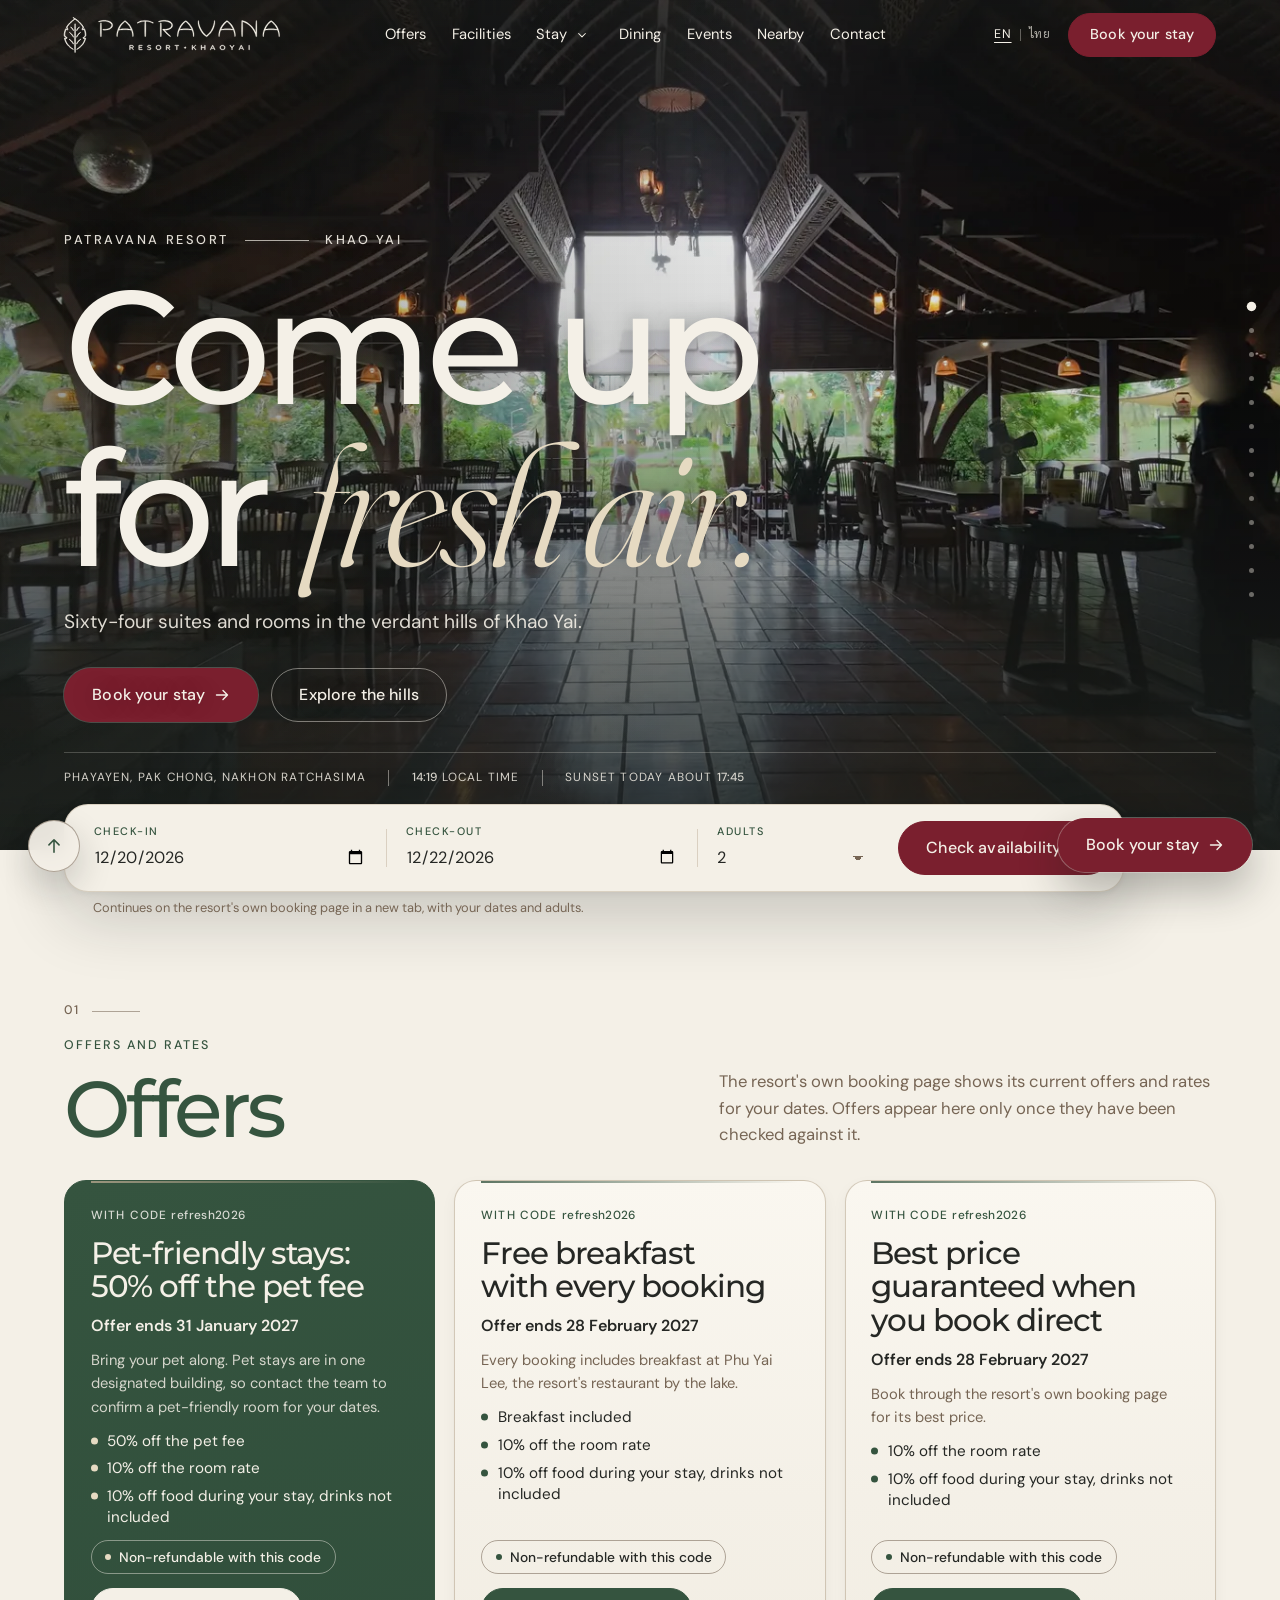
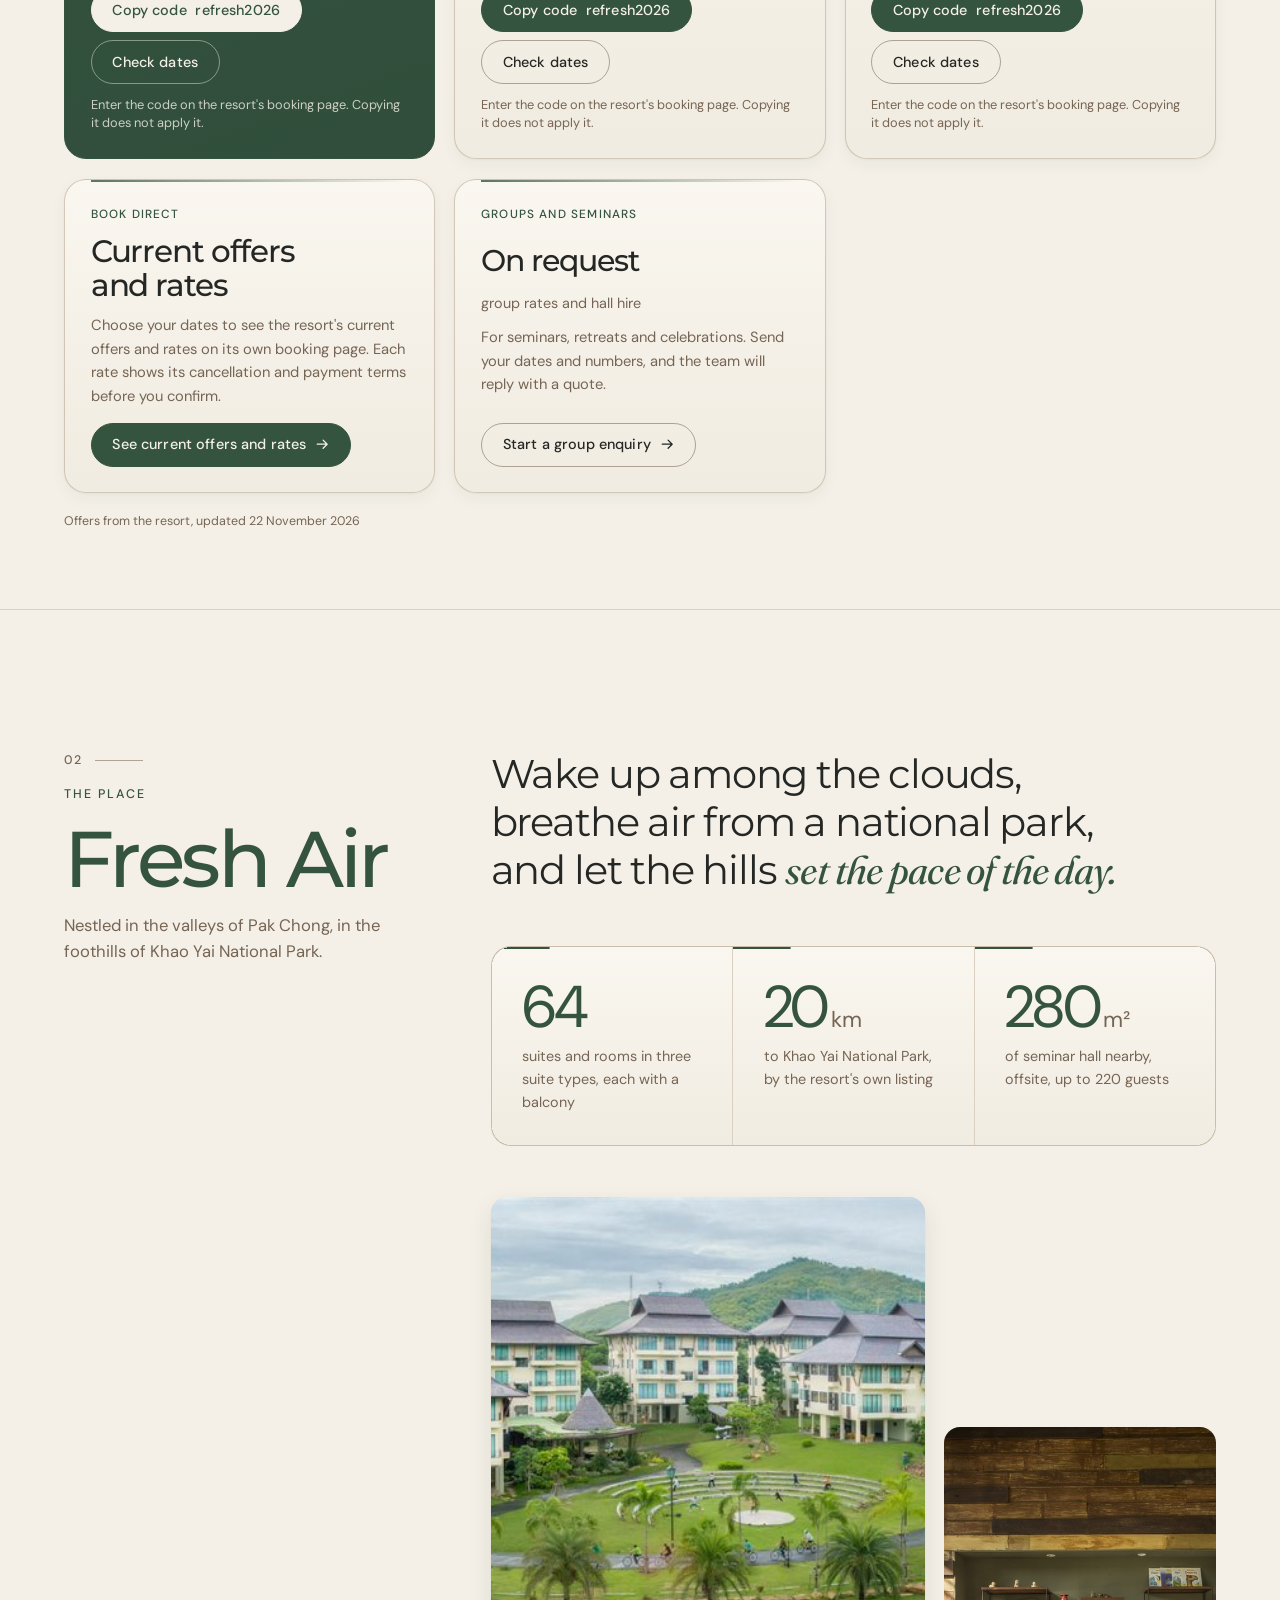
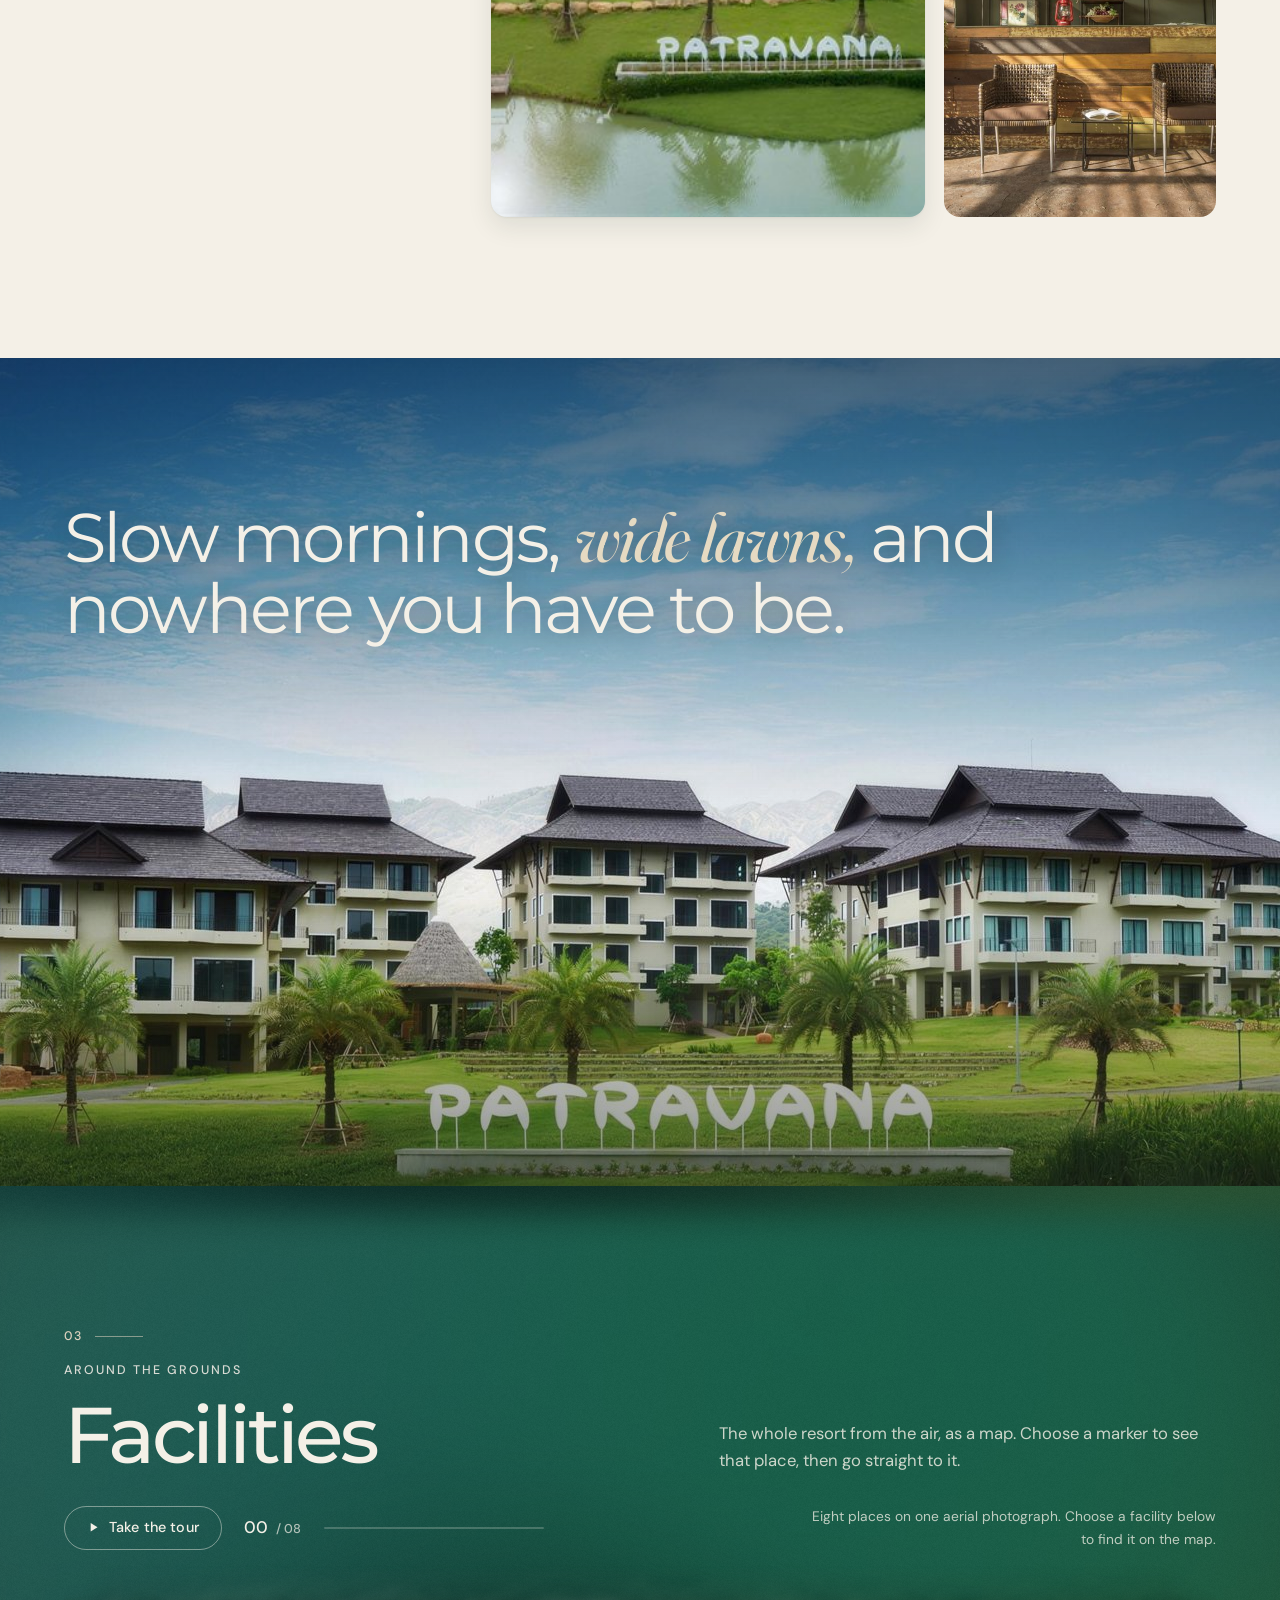
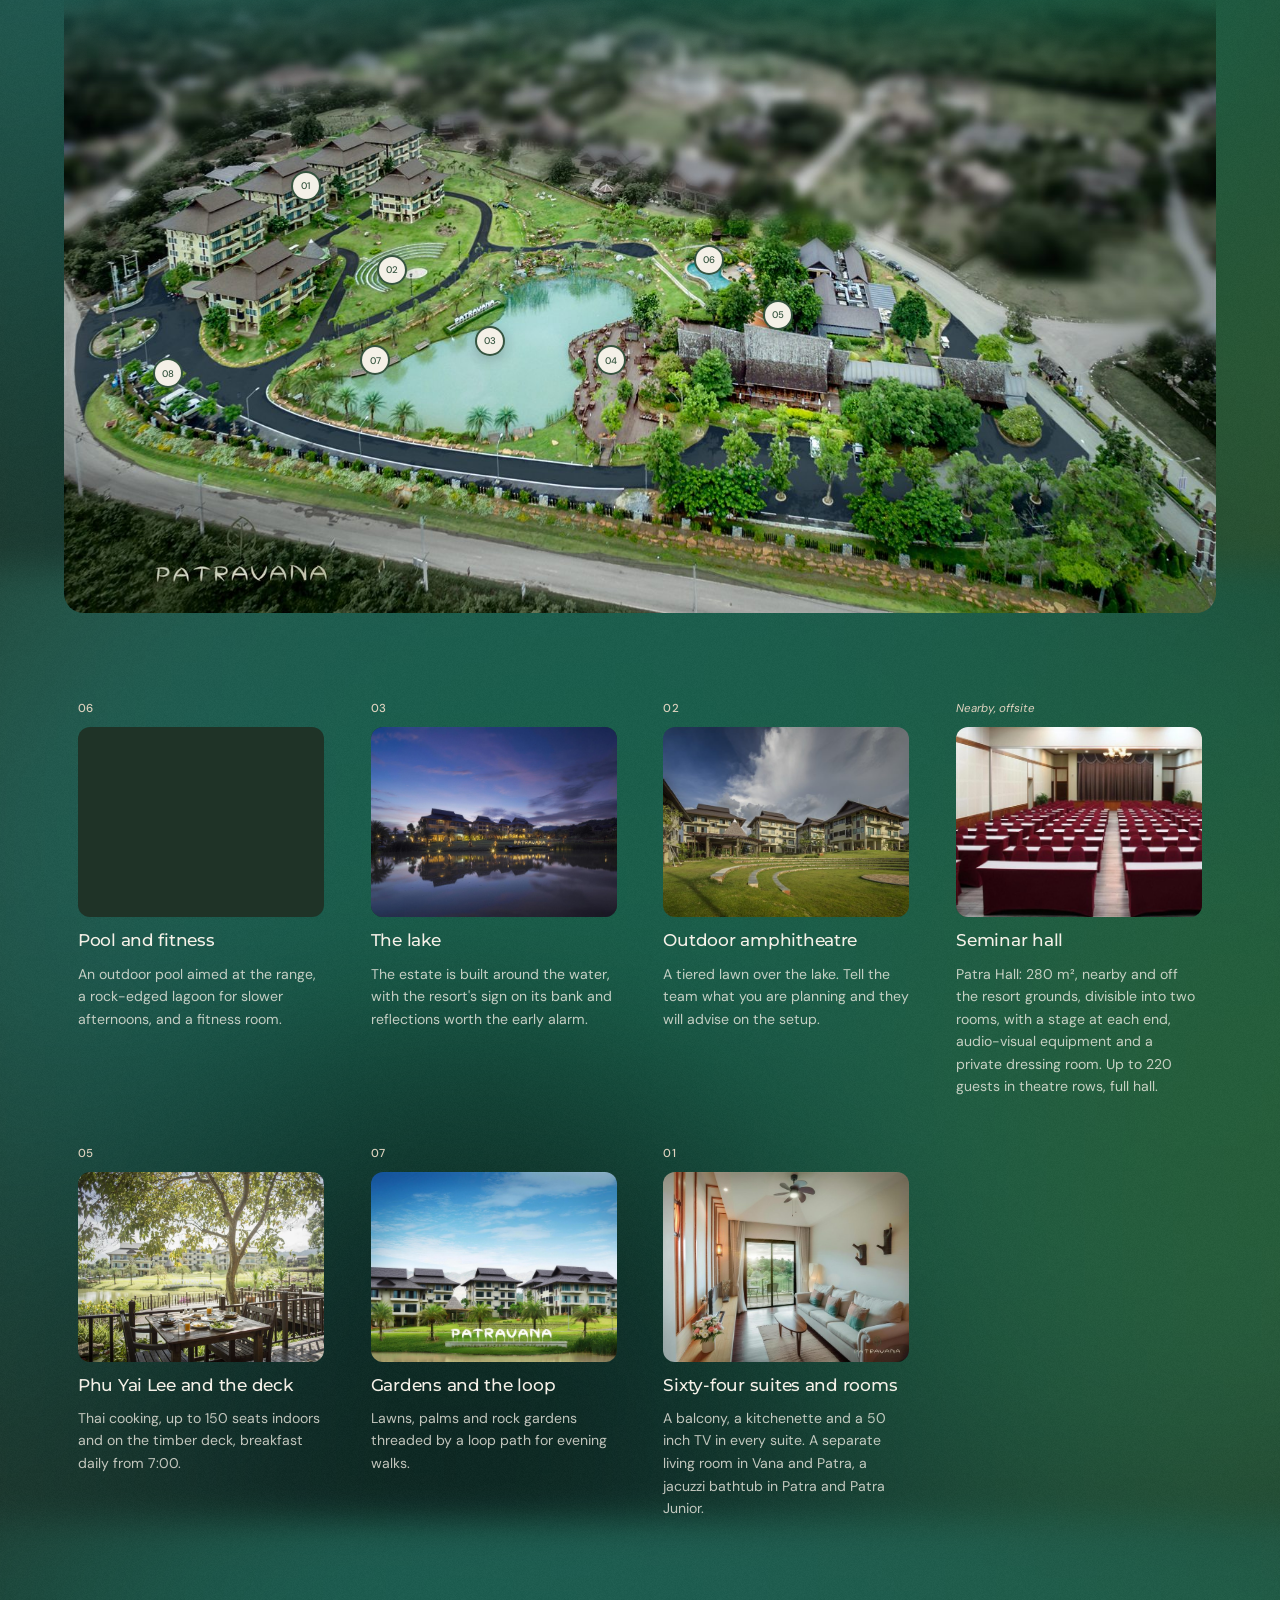
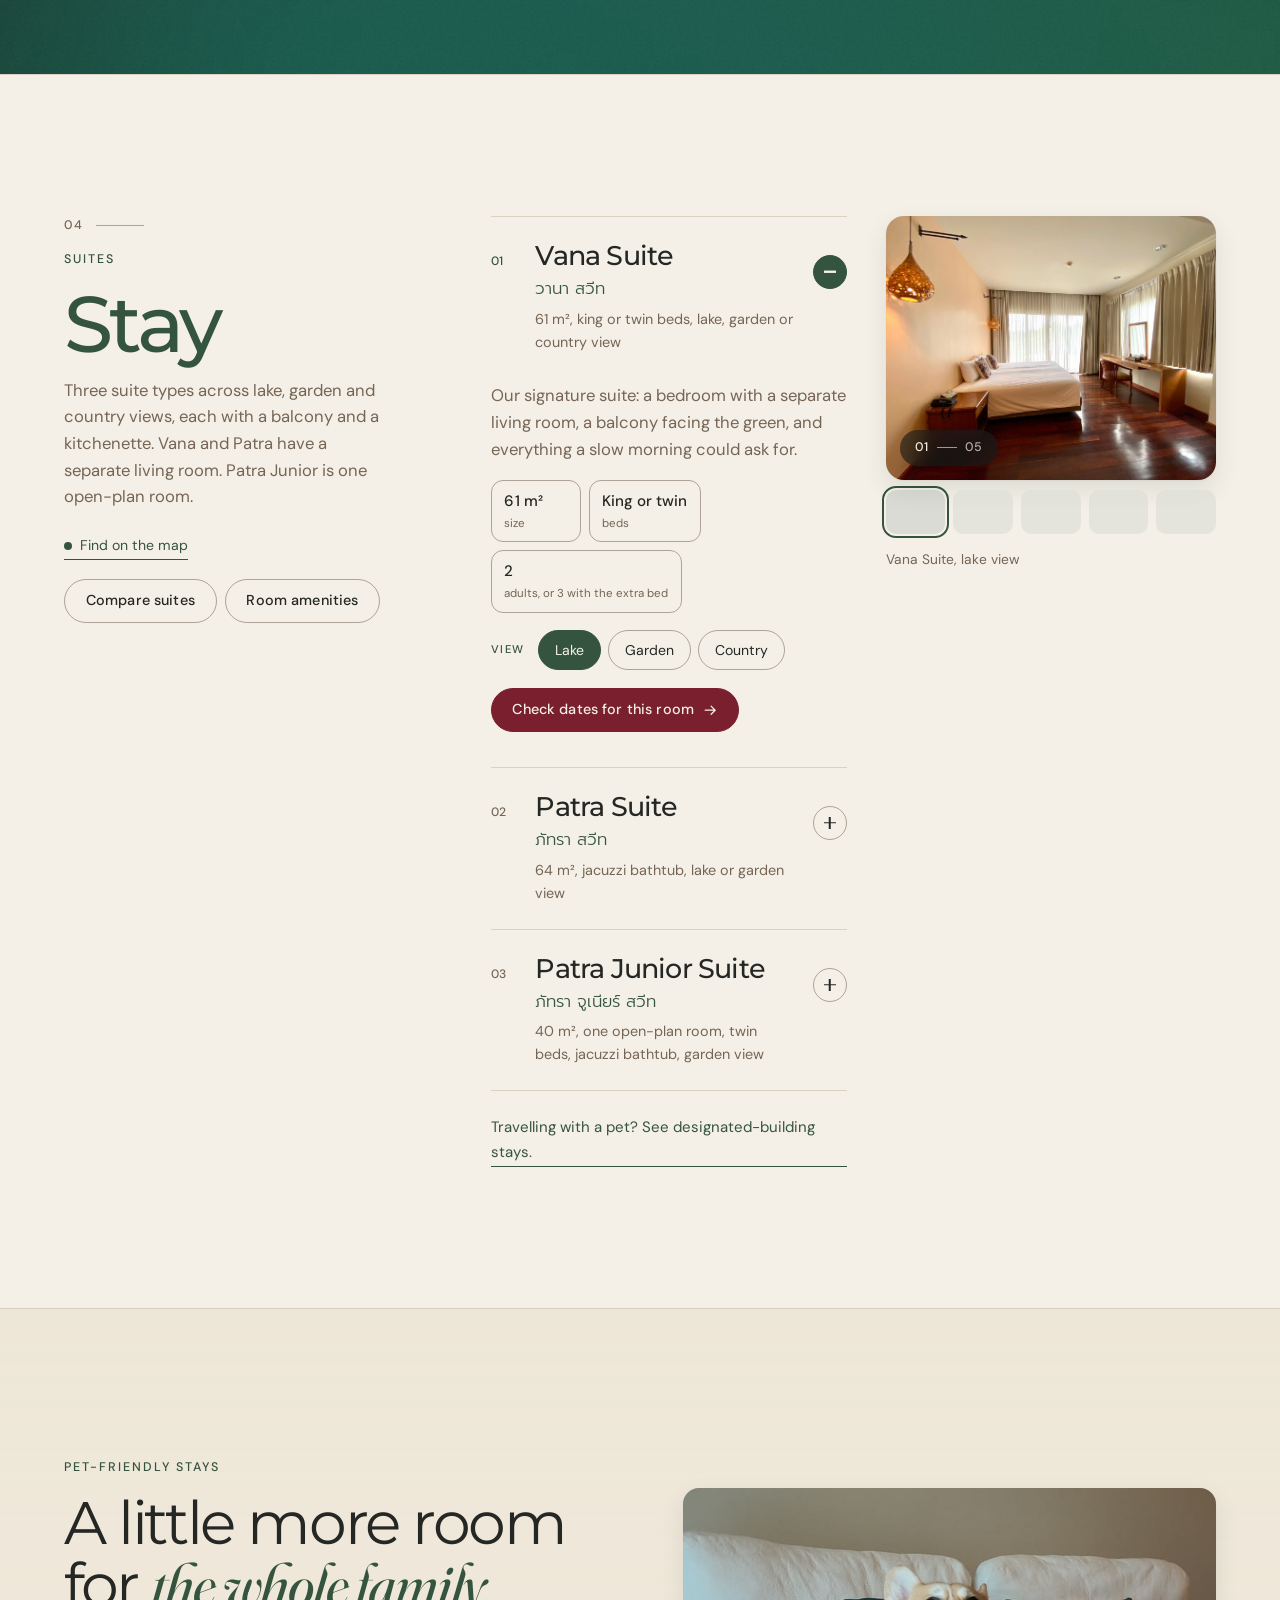
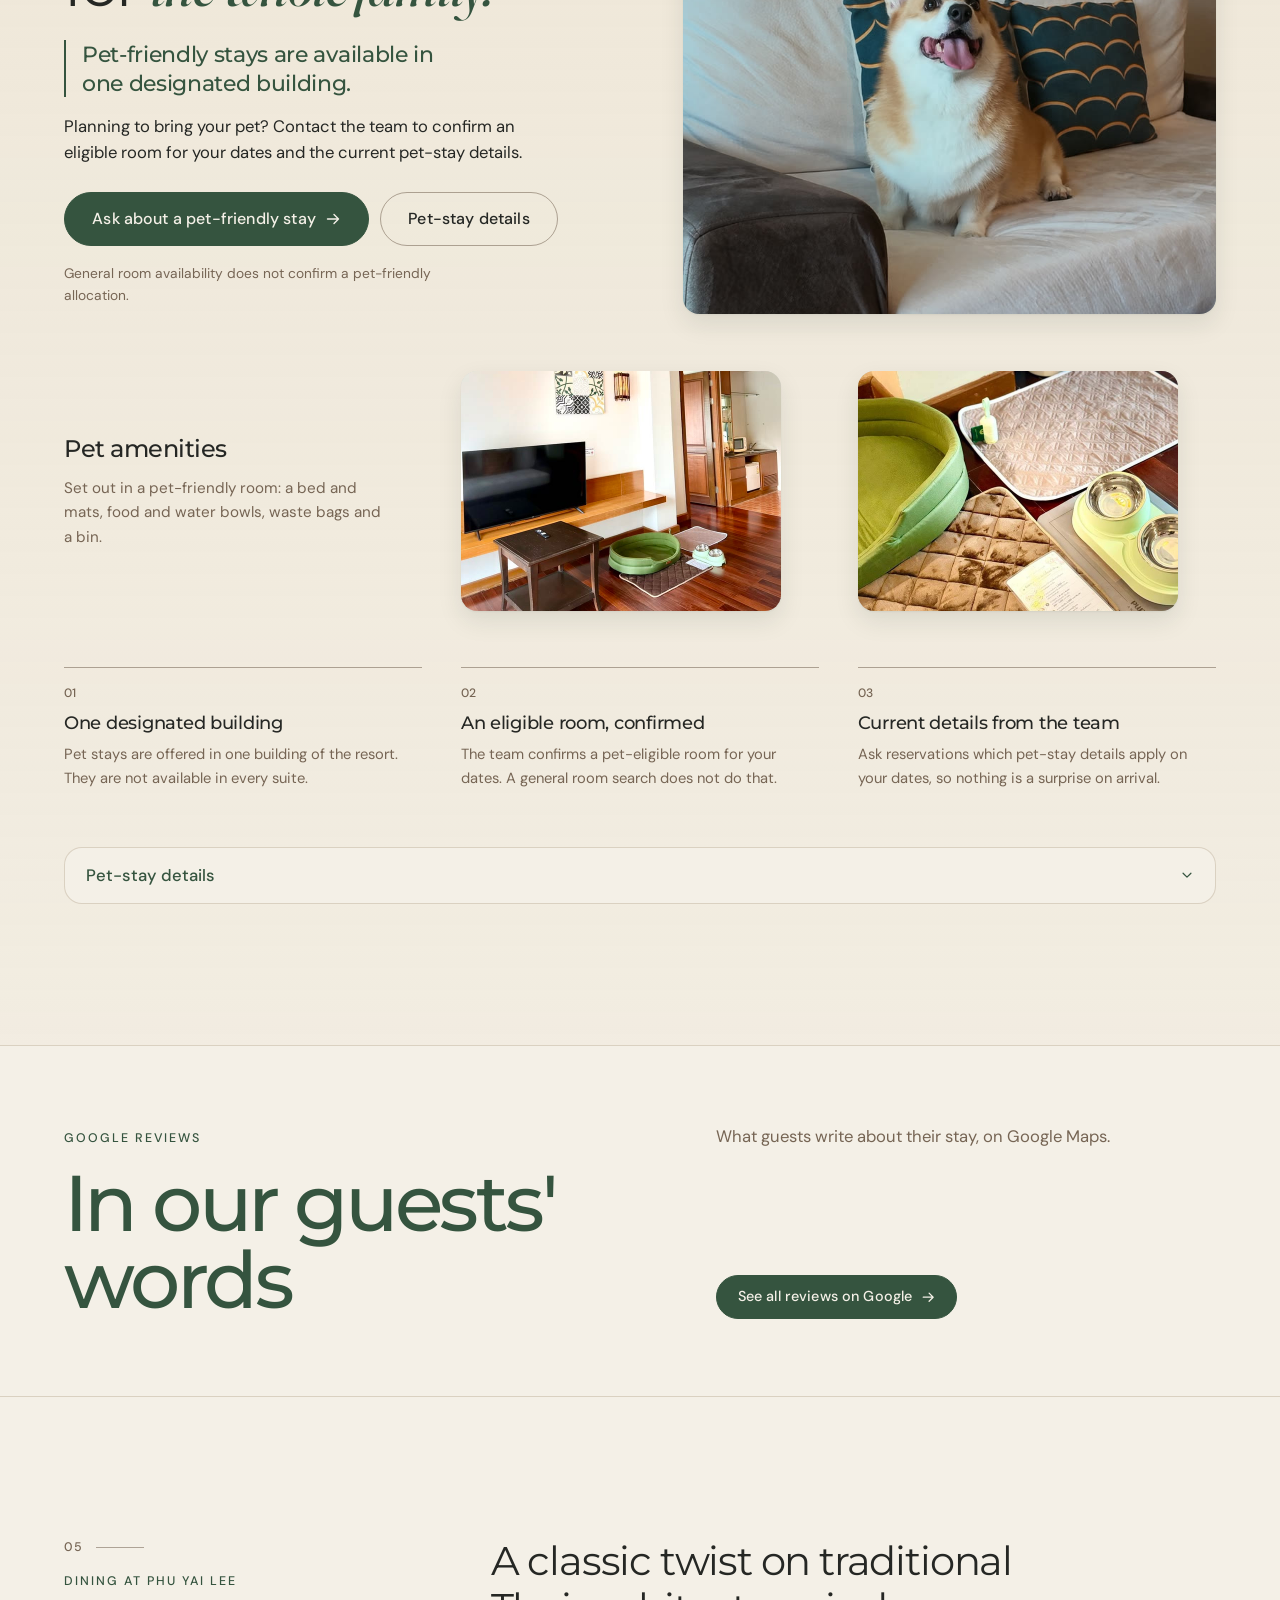
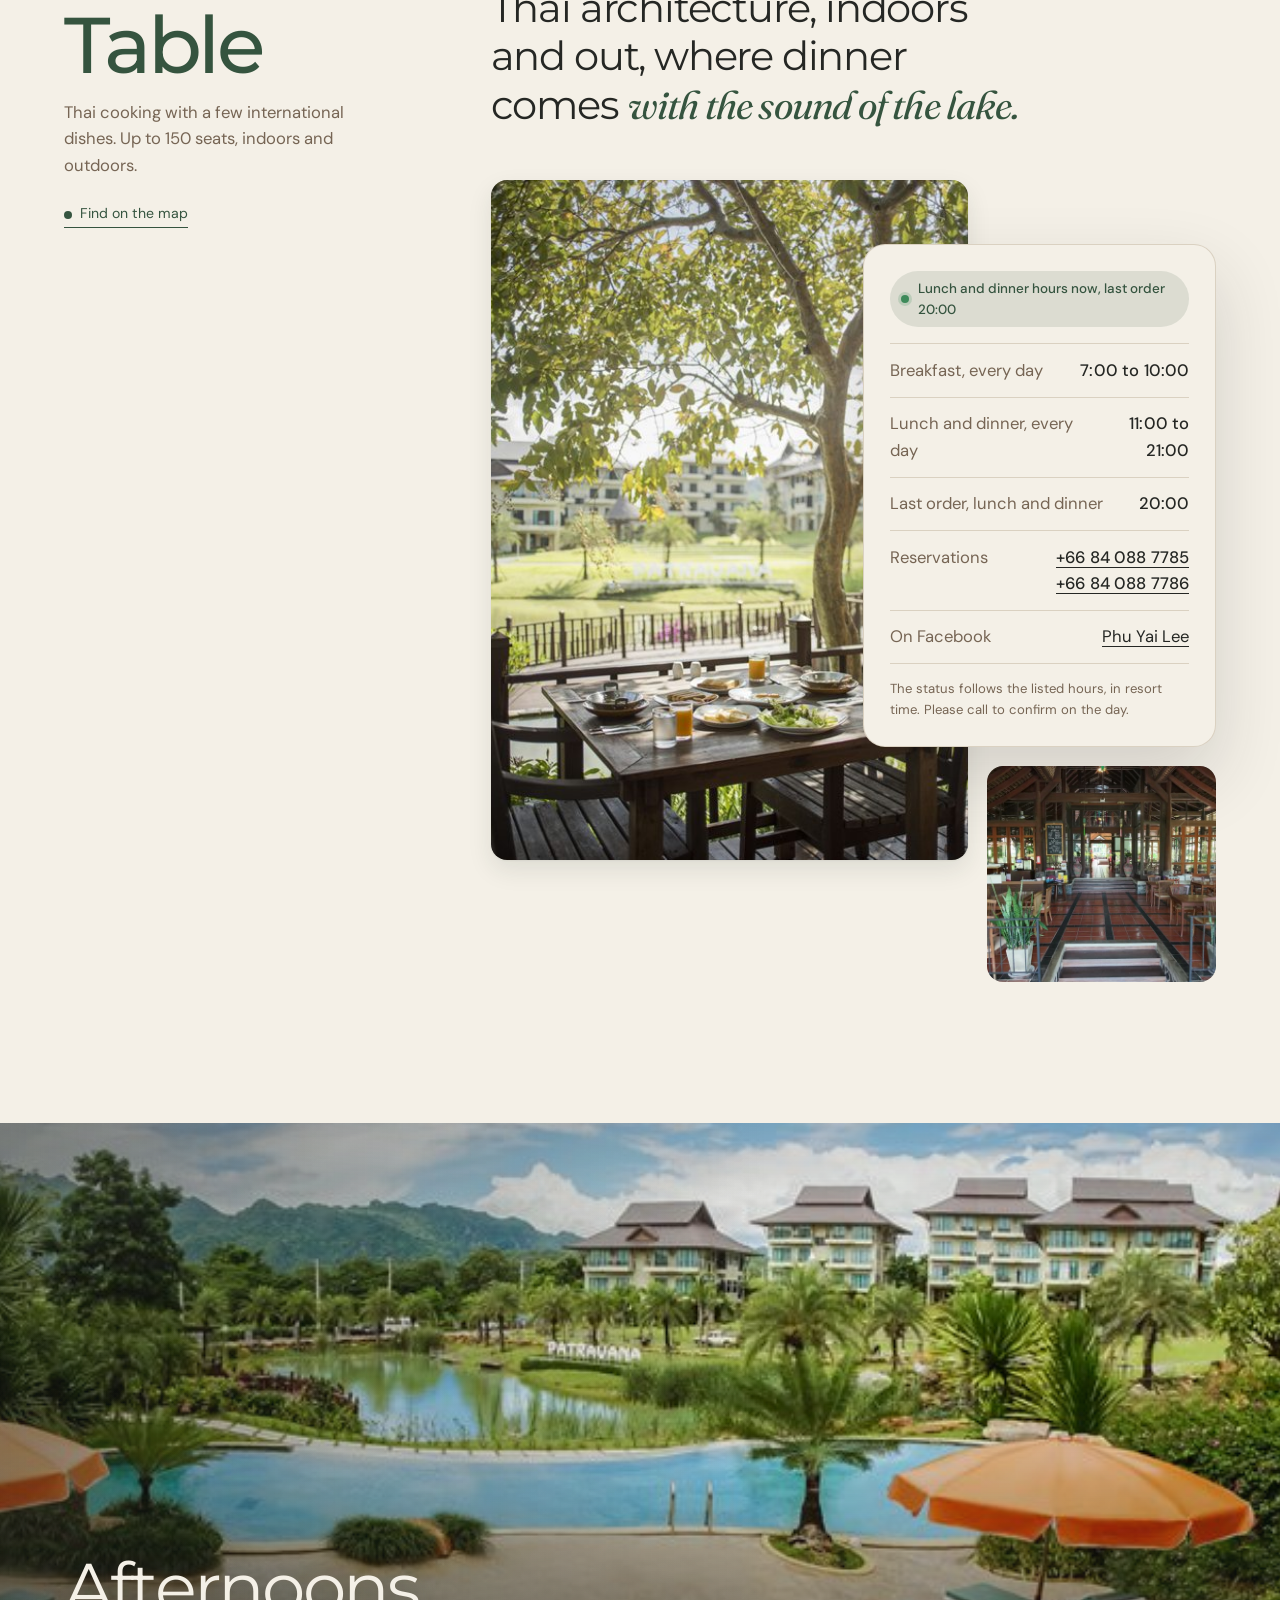
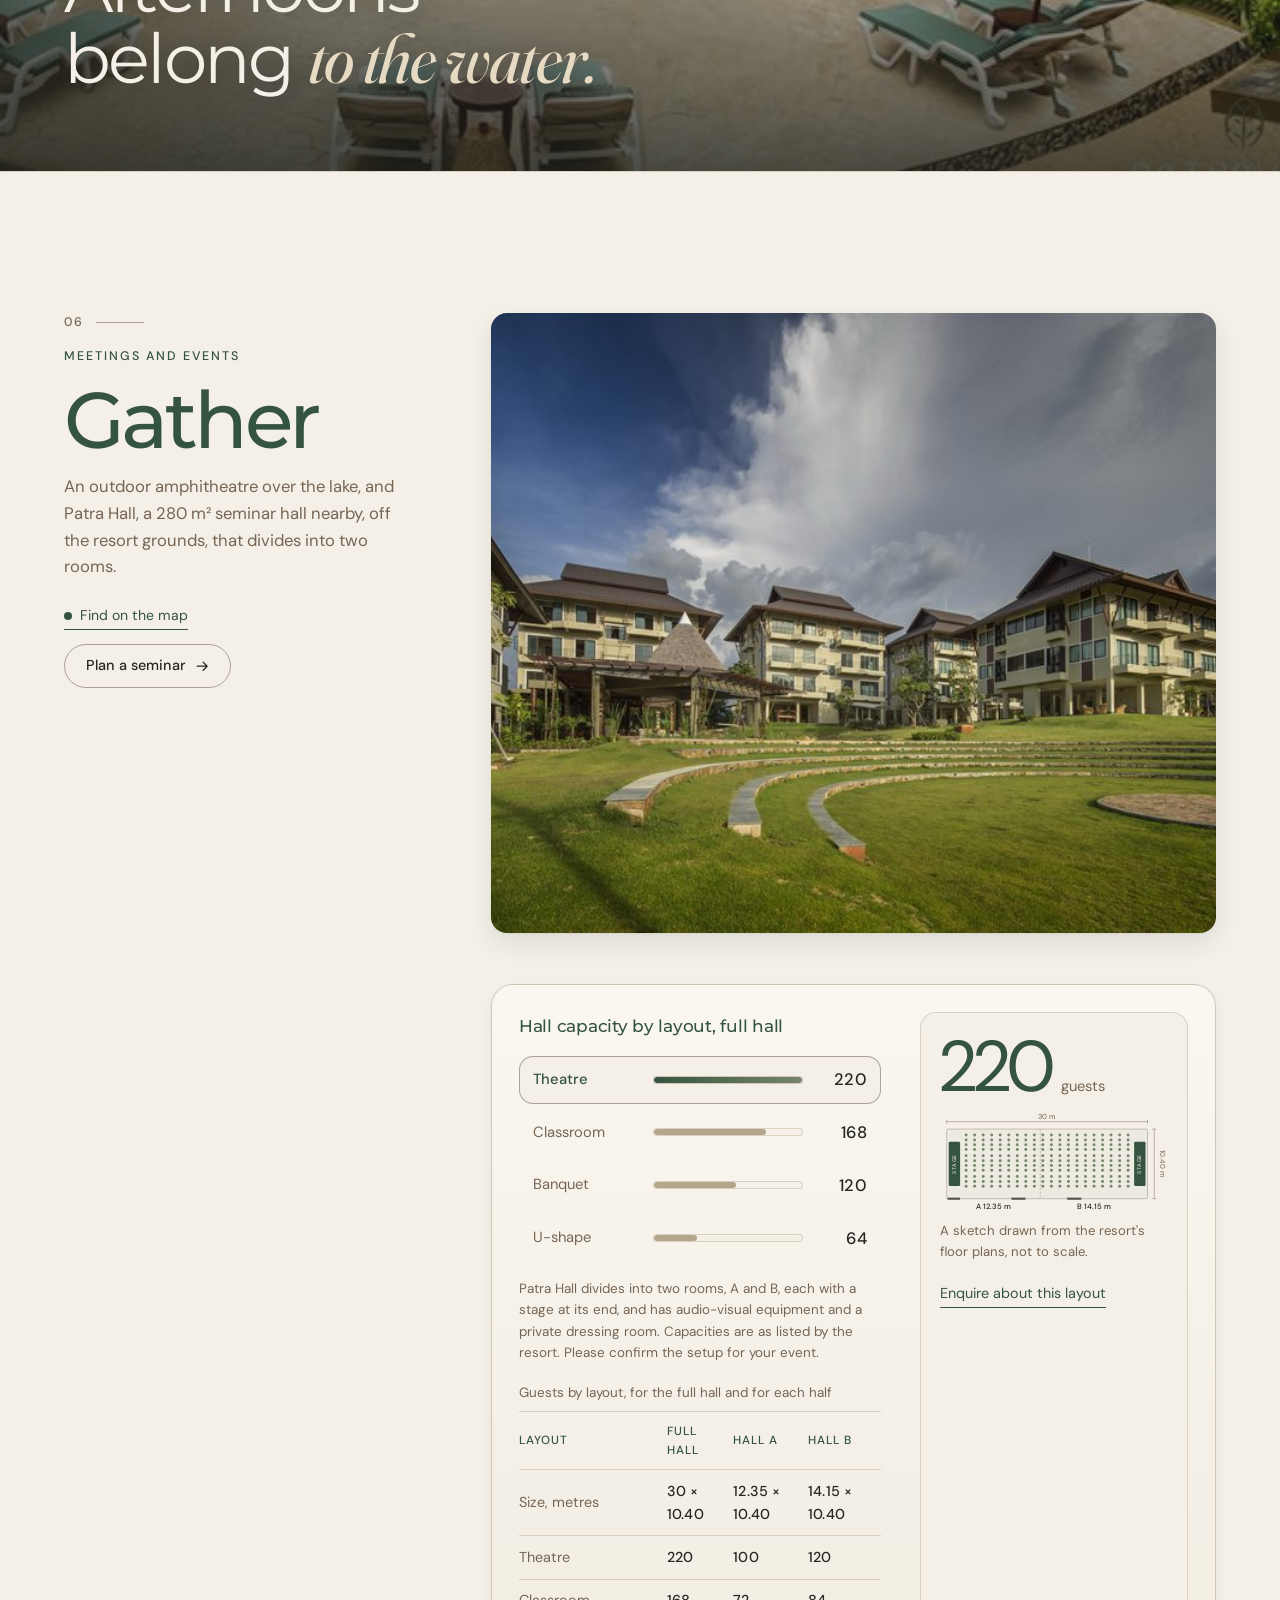
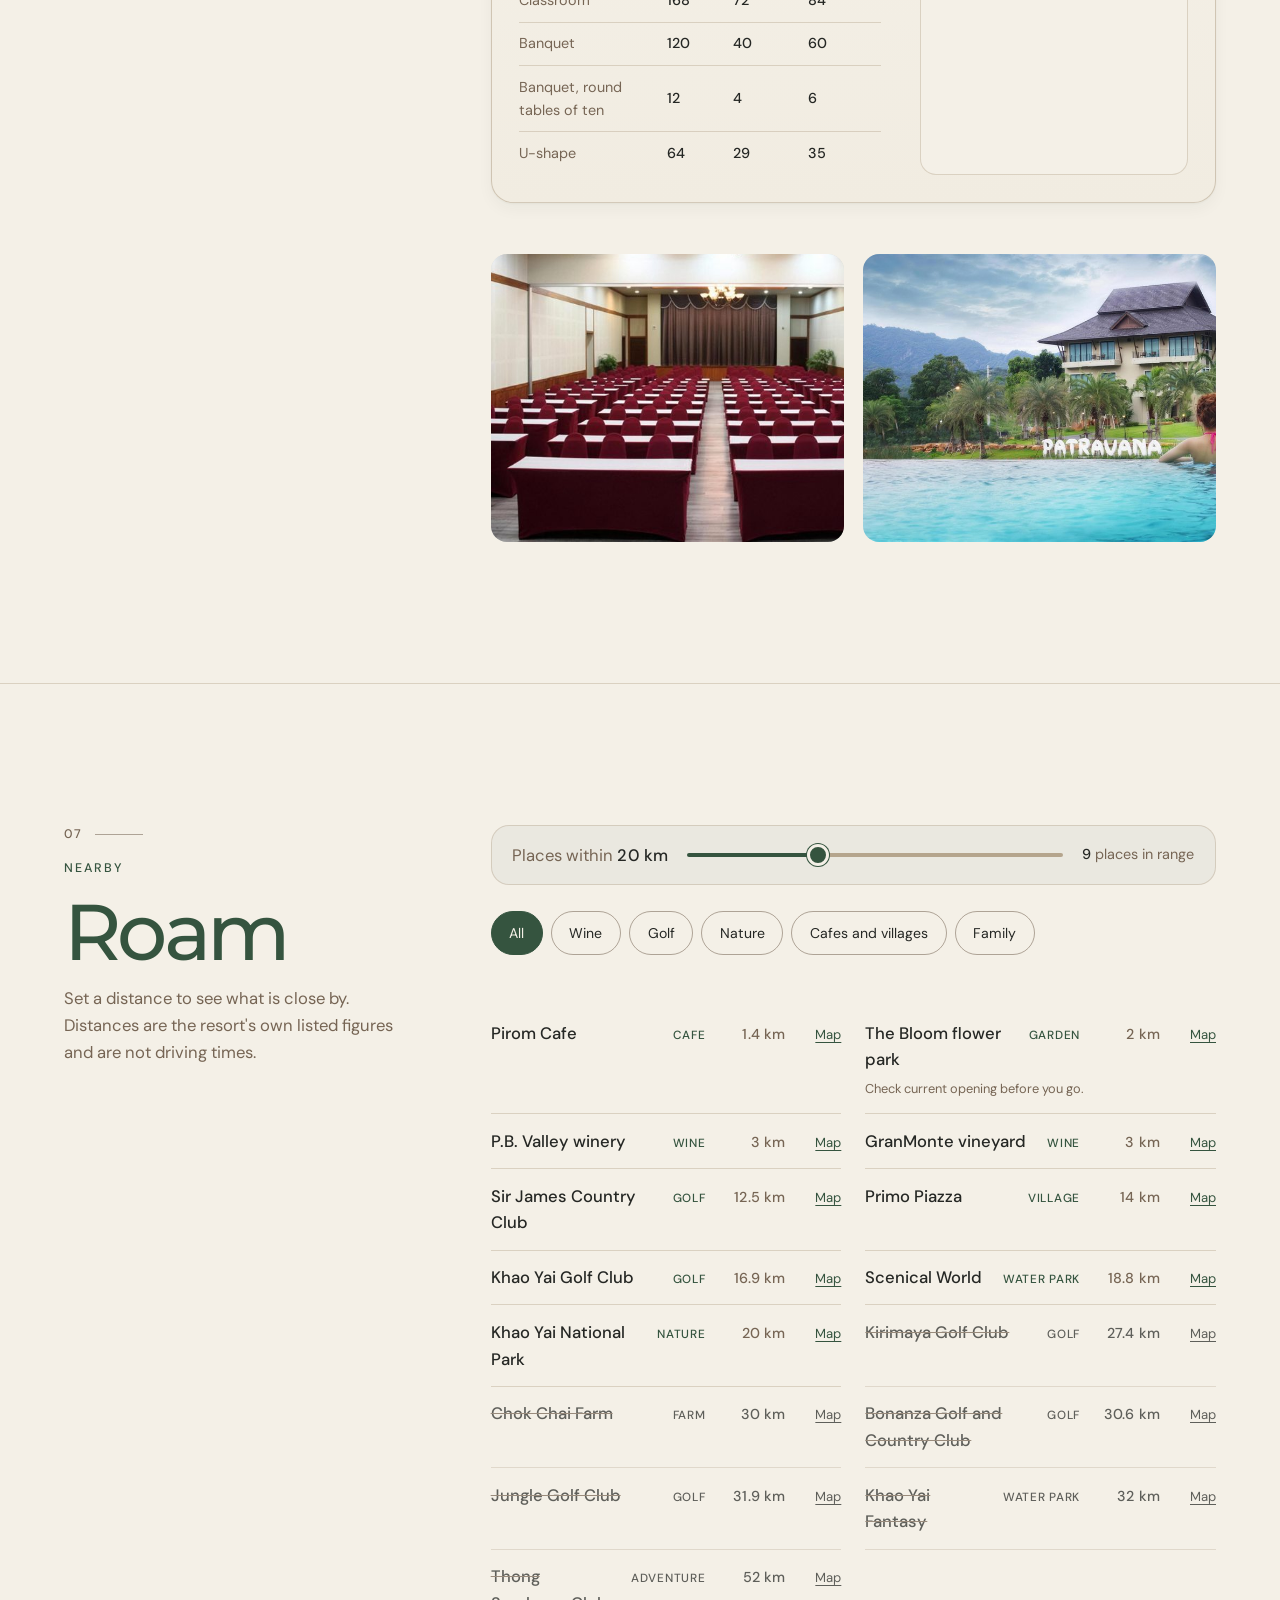
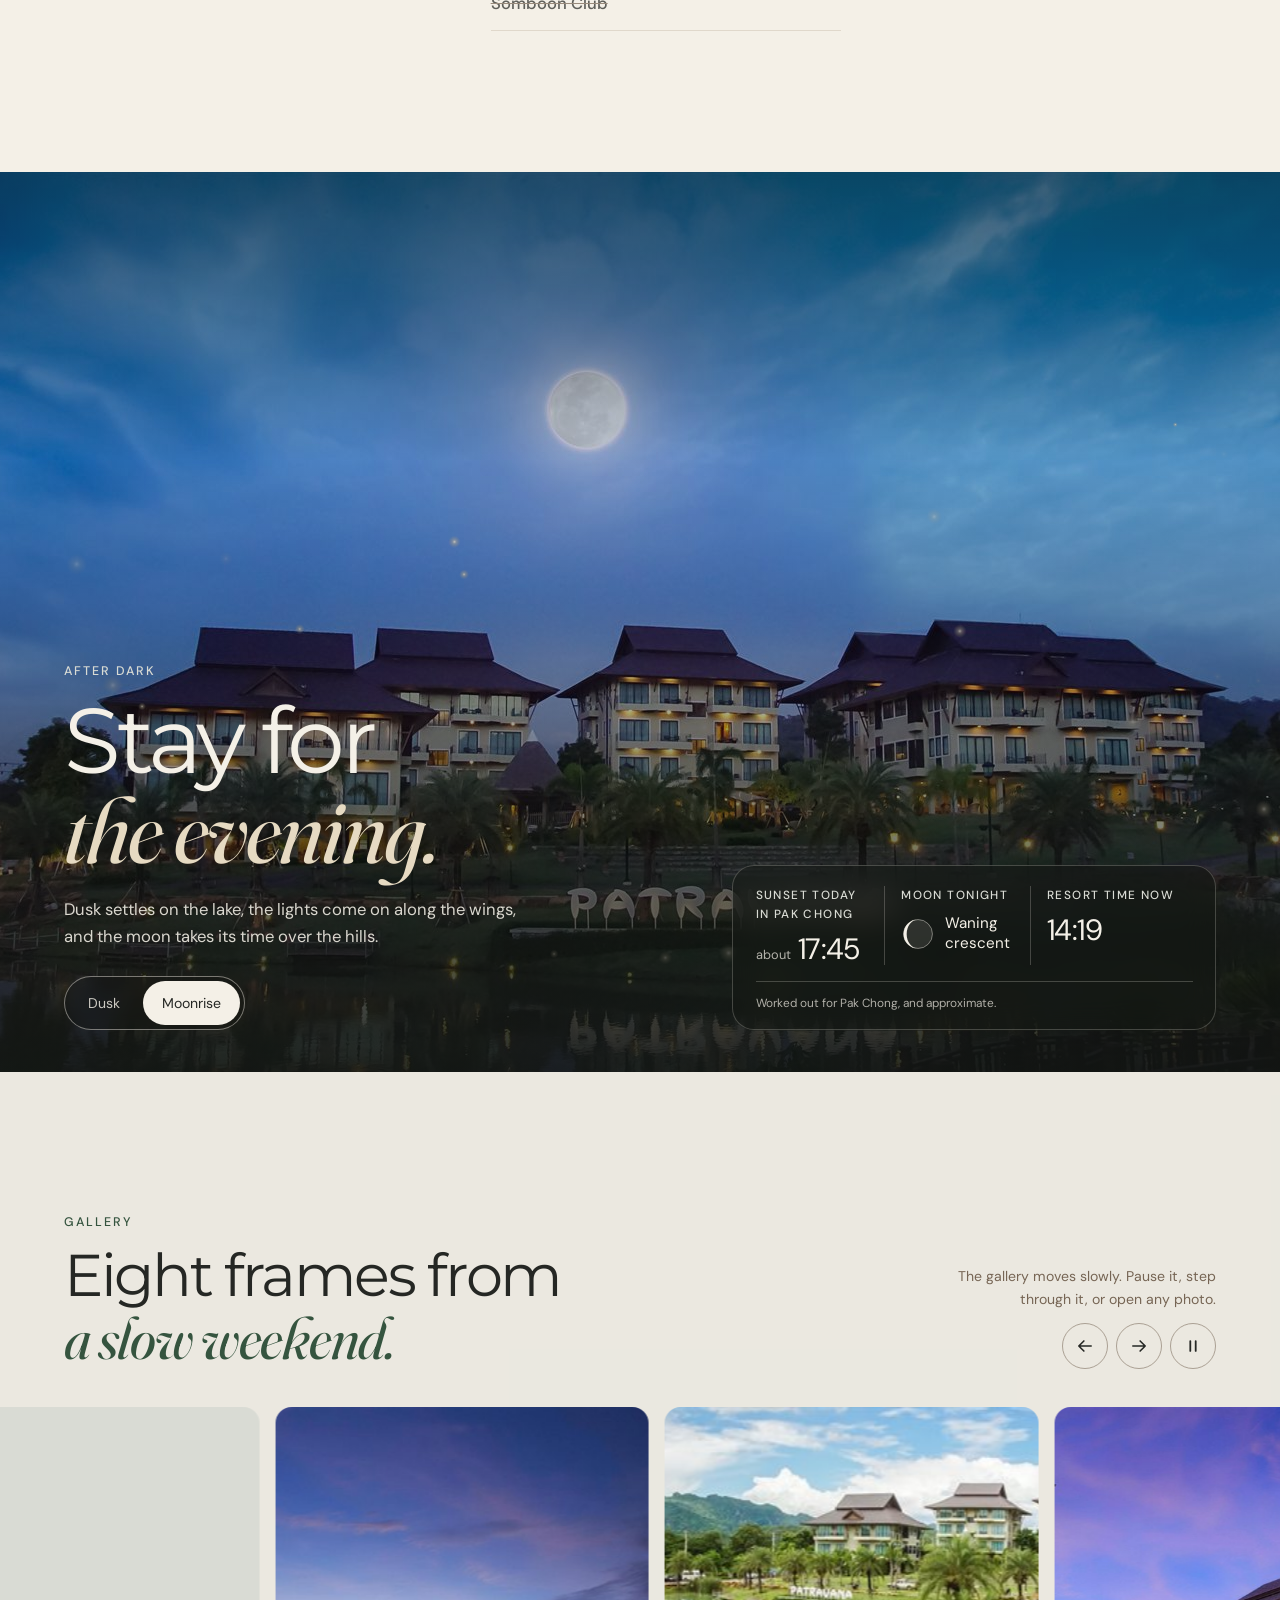
==== commit 8966a013: "Content revision 55 from the Sheet" ====
--- a/index.html
+++ b/index.html
@@ -2,10 +2,10 @@
 <html lang="en" data-locale="en">
 <head>
 <meta charset="UTF-8">
-<meta name="pv-build" content="8ac01c3a0875-c54">
-<meta name="pv-content" content="54">
+<meta name="pv-build" content="8ac01c3a0875-c55">
+<meta name="pv-content" content="55">
 <meta name="pv-live" content="https://script.google.com/macros/s/AKfycbzUB0wwKaD7KskTFDWAxMB_kcaBExYeVBPkADWCVvrliZ0Tt8rdQpBARE51c_UGg0Pj/exec">
-<script data-pv-lane>/[?&]live(=|&|$)/.test(location.search)&&window.fetch&&(window.PVLane=fetch("https://script.google.com/macros/s/AKfycbzUB0wwKaD7KskTFDWAxMB_kcaBExYeVBPkADWCVvrliZ0Tt8rdQpBARE51c_UGg0Pj/exec?since=54",{credentials:"omit",cache:"no-store",redirect:"follow"}).then(function(r){return r.ok?r.json():null}).catch(function(){return null}))</script>
+<script data-pv-lane>/[?&]live(=|&|$)/.test(location.search)&&window.fetch&&(window.PVLane=fetch("https://script.google.com/macros/s/AKfycbzUB0wwKaD7KskTFDWAxMB_kcaBExYeVBPkADWCVvrliZ0Tt8rdQpBARE51c_UGg0Pj/exec?since=55",{credentials:"omit",cache:"no-store",redirect:"follow"}).then(function(r){return r.ok?r.json():null}).catch(function(){return null}))</script>
 <meta name="viewport" content="width=device-width, initial-scale=1.0, viewport-fit=cover">
 <link rel="canonical" href="https://www.patravana.com/">
 <link rel="alternate" hreflang="en" href="https://www.patravana.com/">
@@ -1260,7 +1260,7 @@
     <aside class="about" id="privacy" aria-labelledby="privacyK">
       <p class="card__k" id="privacyK" data-i18n="privacy.k">Privacy</p>
       <p data-i18n="about.p2" data-more="privacy-prod" data-more-what="more.w.privacy" data-more-also="#privacy [data-i18n=&quot;privacy.p2&quot;]">Dates, guest numbers and enquiry text stay in this page on your device. Nothing you choose or type is sent anywhere until you copy an enquiry, open LINE, your mail app or your phone, or continue to the resort's booking page, which is run by the resort's own provider under its own terms. The offers shown here are read from this site's own offers file, and while the page is open it asks this site about once a second whether its text has been updated; neither sends anything about you. When the reviews section comes into view, the page may also ask Google Maps for the resort's latest reviews: like any web request this shows Google your internet address, but nothing you choose or type.</p>
-      <p data-i18n="privacy.p2">This site runs no analytics, sets no cookies of its own and does not use local storage. Your selected dates, adults and room, and which suite and texts you have opened, may be kept in this browser tab's history entry, so they are still there when you come back to the page. Fonts load from Google Fonts and animation scripts from jsDelivr.</p>
+      <p data-i18n="privacy.p2">This site counts visits anonymously: each page view adds one to a daily total (with the country, the type of device and the website you came from), and so does a press on Book, LINE, phone, email or map. Nothing that identifies you is kept, and the site sets no cookies of its own and does not use local storage. Your selected dates, adults and room, and which suite and texts you have opened, may be kept in this browser tab's history entry, so they are still there when you come back to the page. Fonts load from Google Fonts and animation scripts from jsDelivr.</p>
     </aside>
   </div>
 </section>
@@ -1446,8 +1446,8 @@
 })();
 </script>
 <!-- /motion-libs -->
-<script src="facts.js?v=b387382d" defer></script>
-<script src="i18n.js?v=40ed4631" defer></script>
+<script src="facts.js?v=7689f2a7" defer></script>
+<script src="i18n.js?v=3fcdcad2" defer></script>
 <script src="scene.js?v=29086502" defer></script>
 <script src="film-manifest.js?v=5f40123b" defer></script>
 <script src="film-stream.js?v=65575688" defer></script>
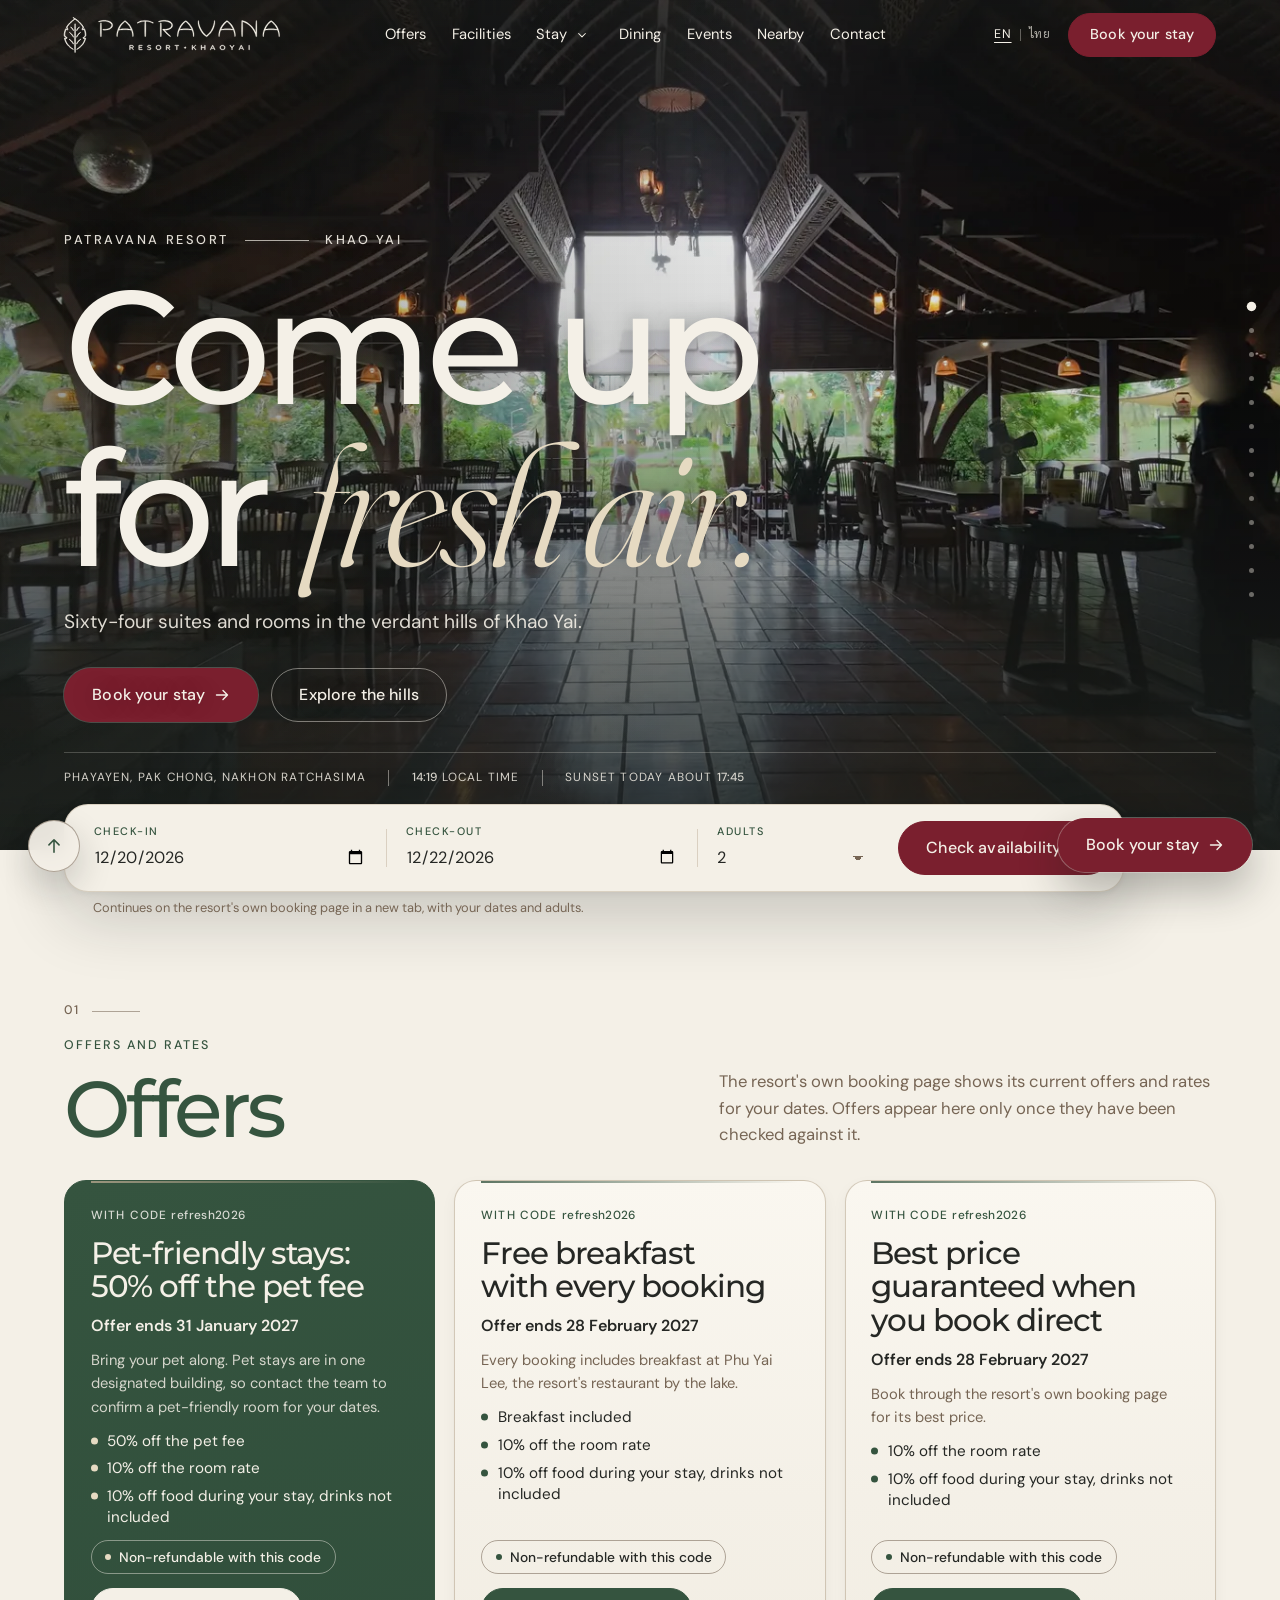
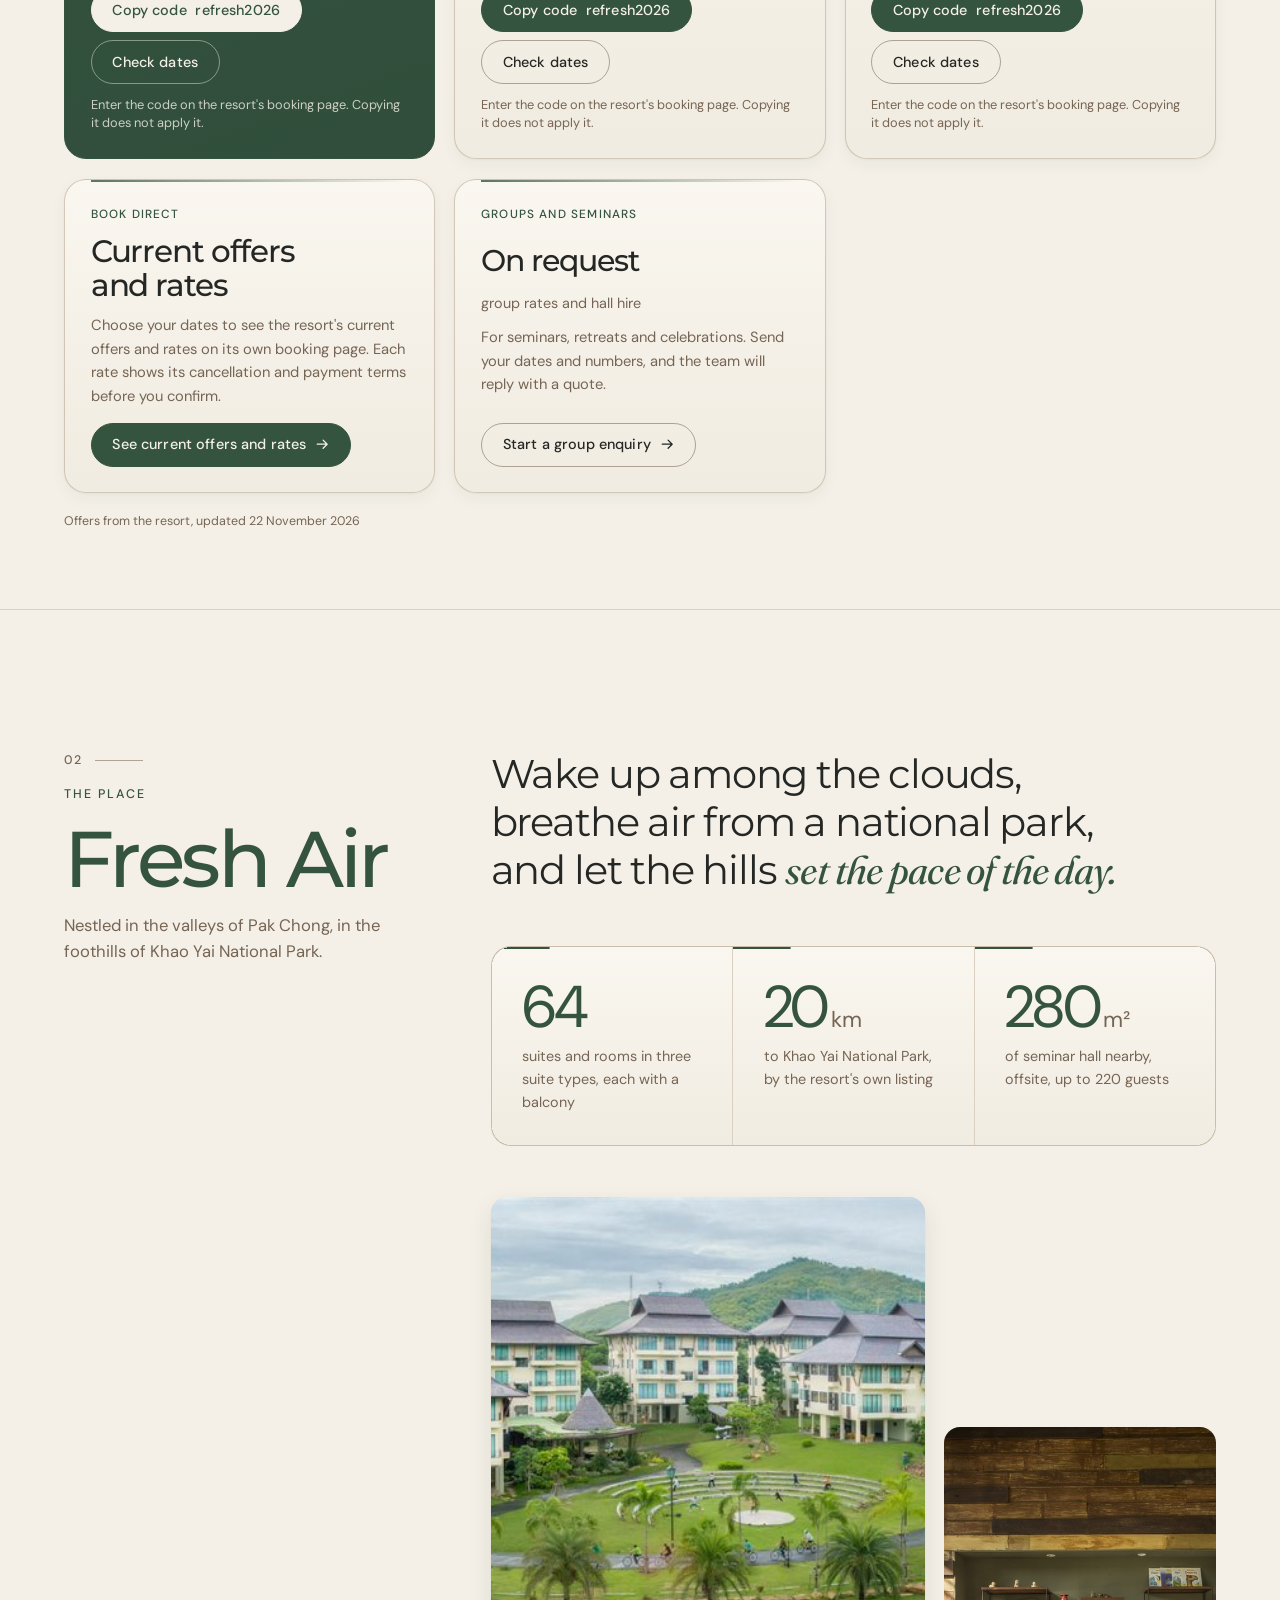
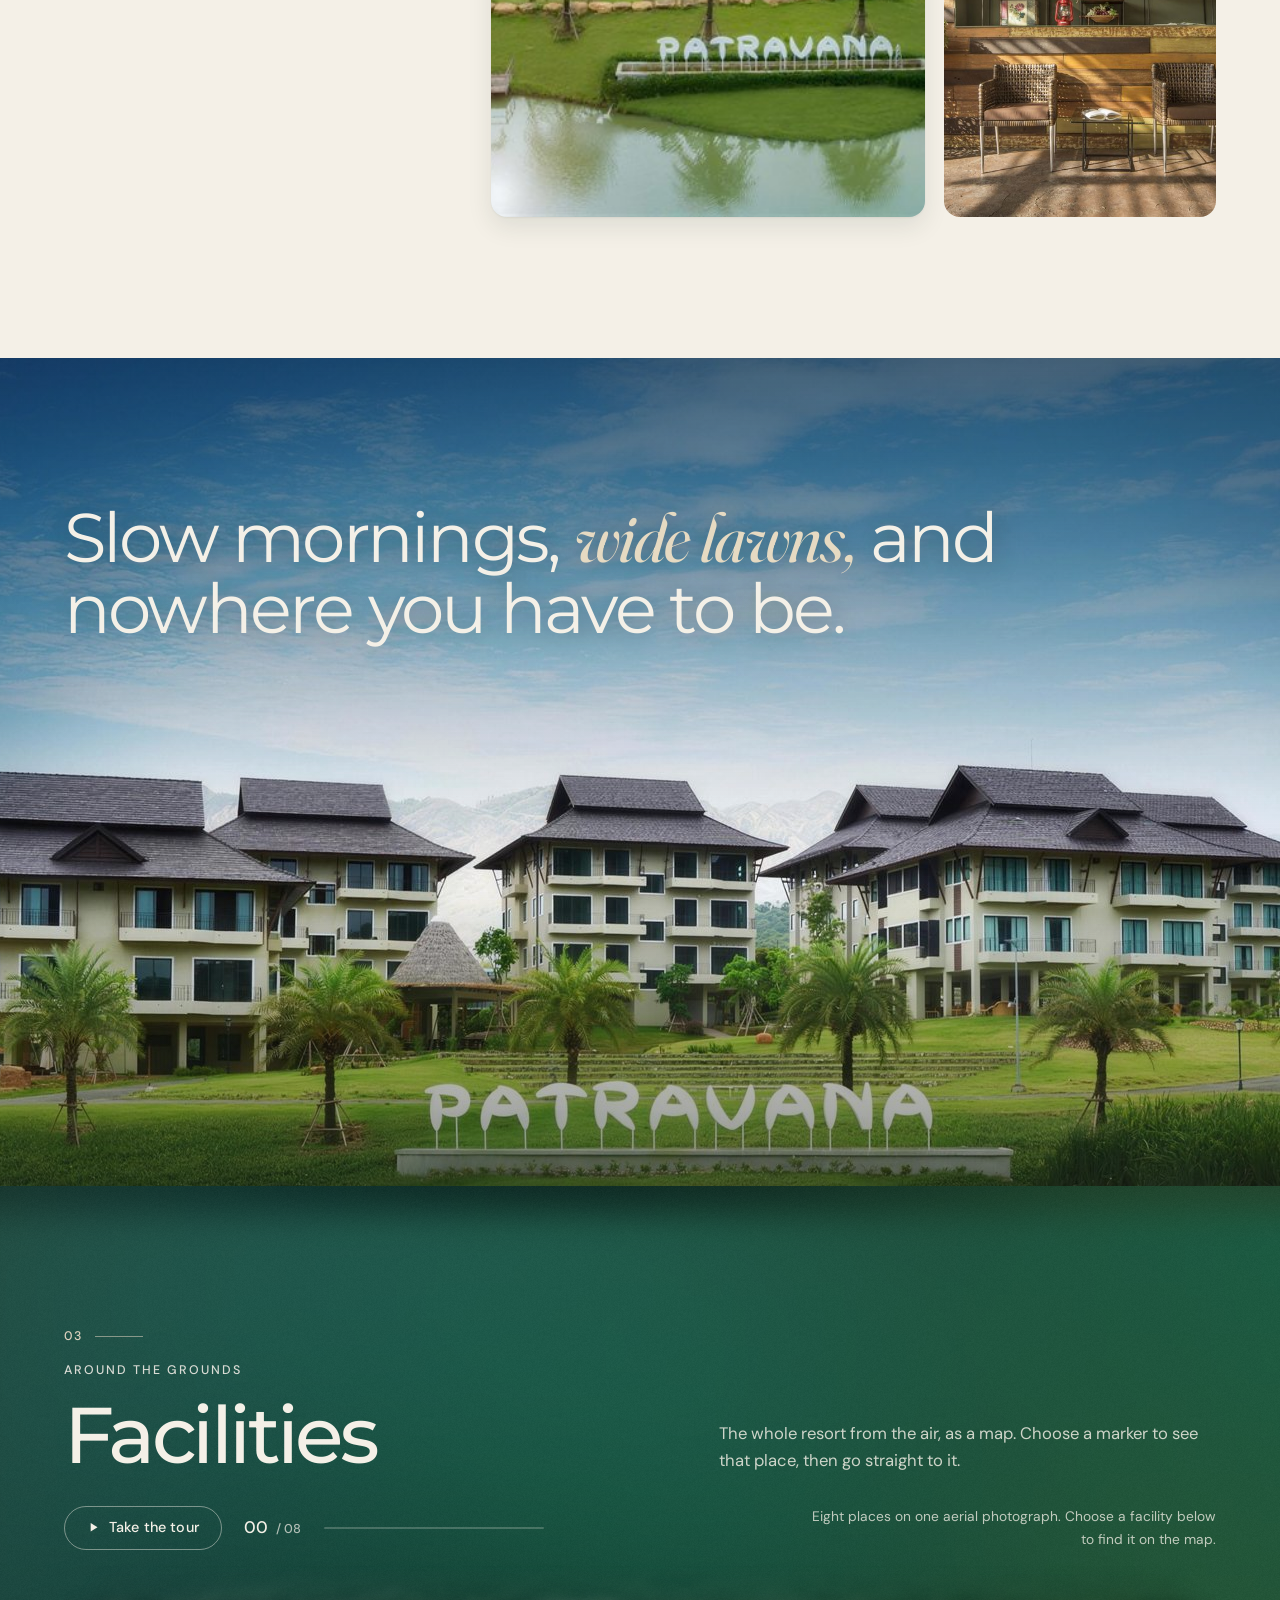
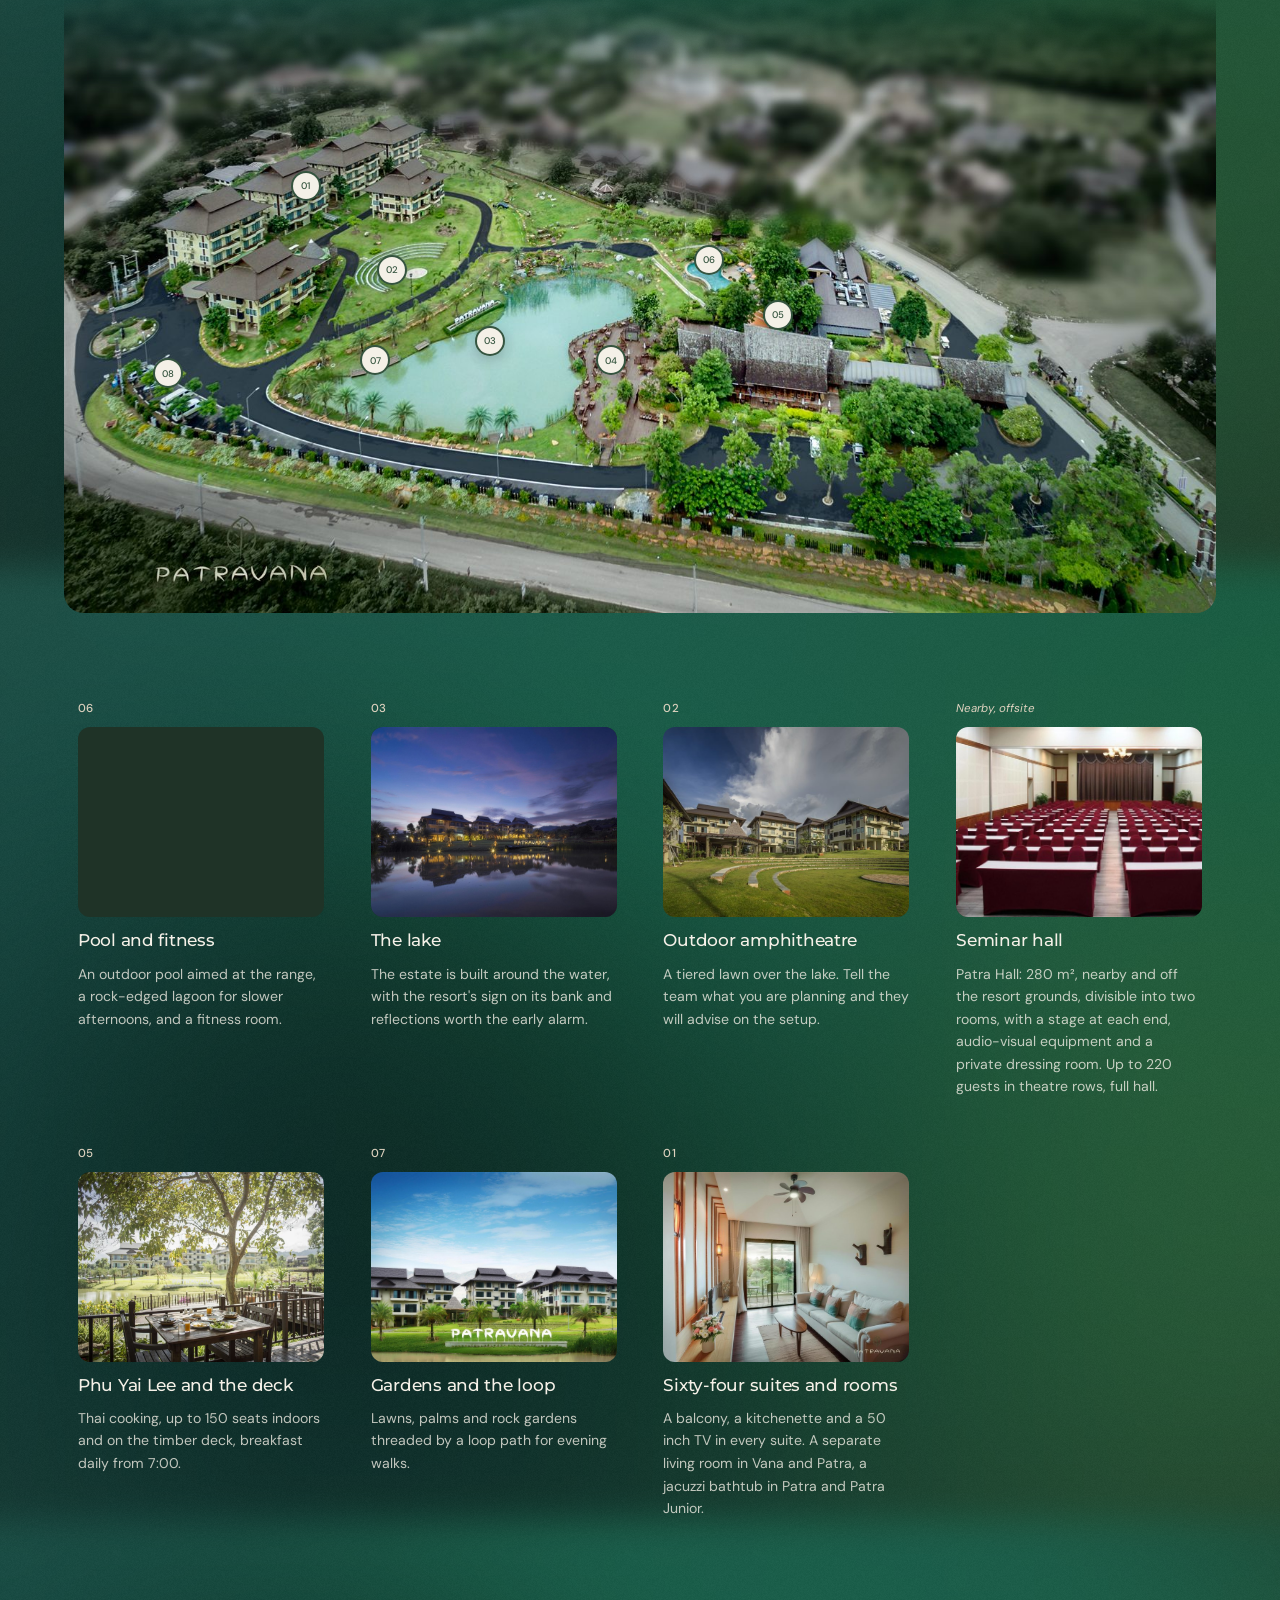
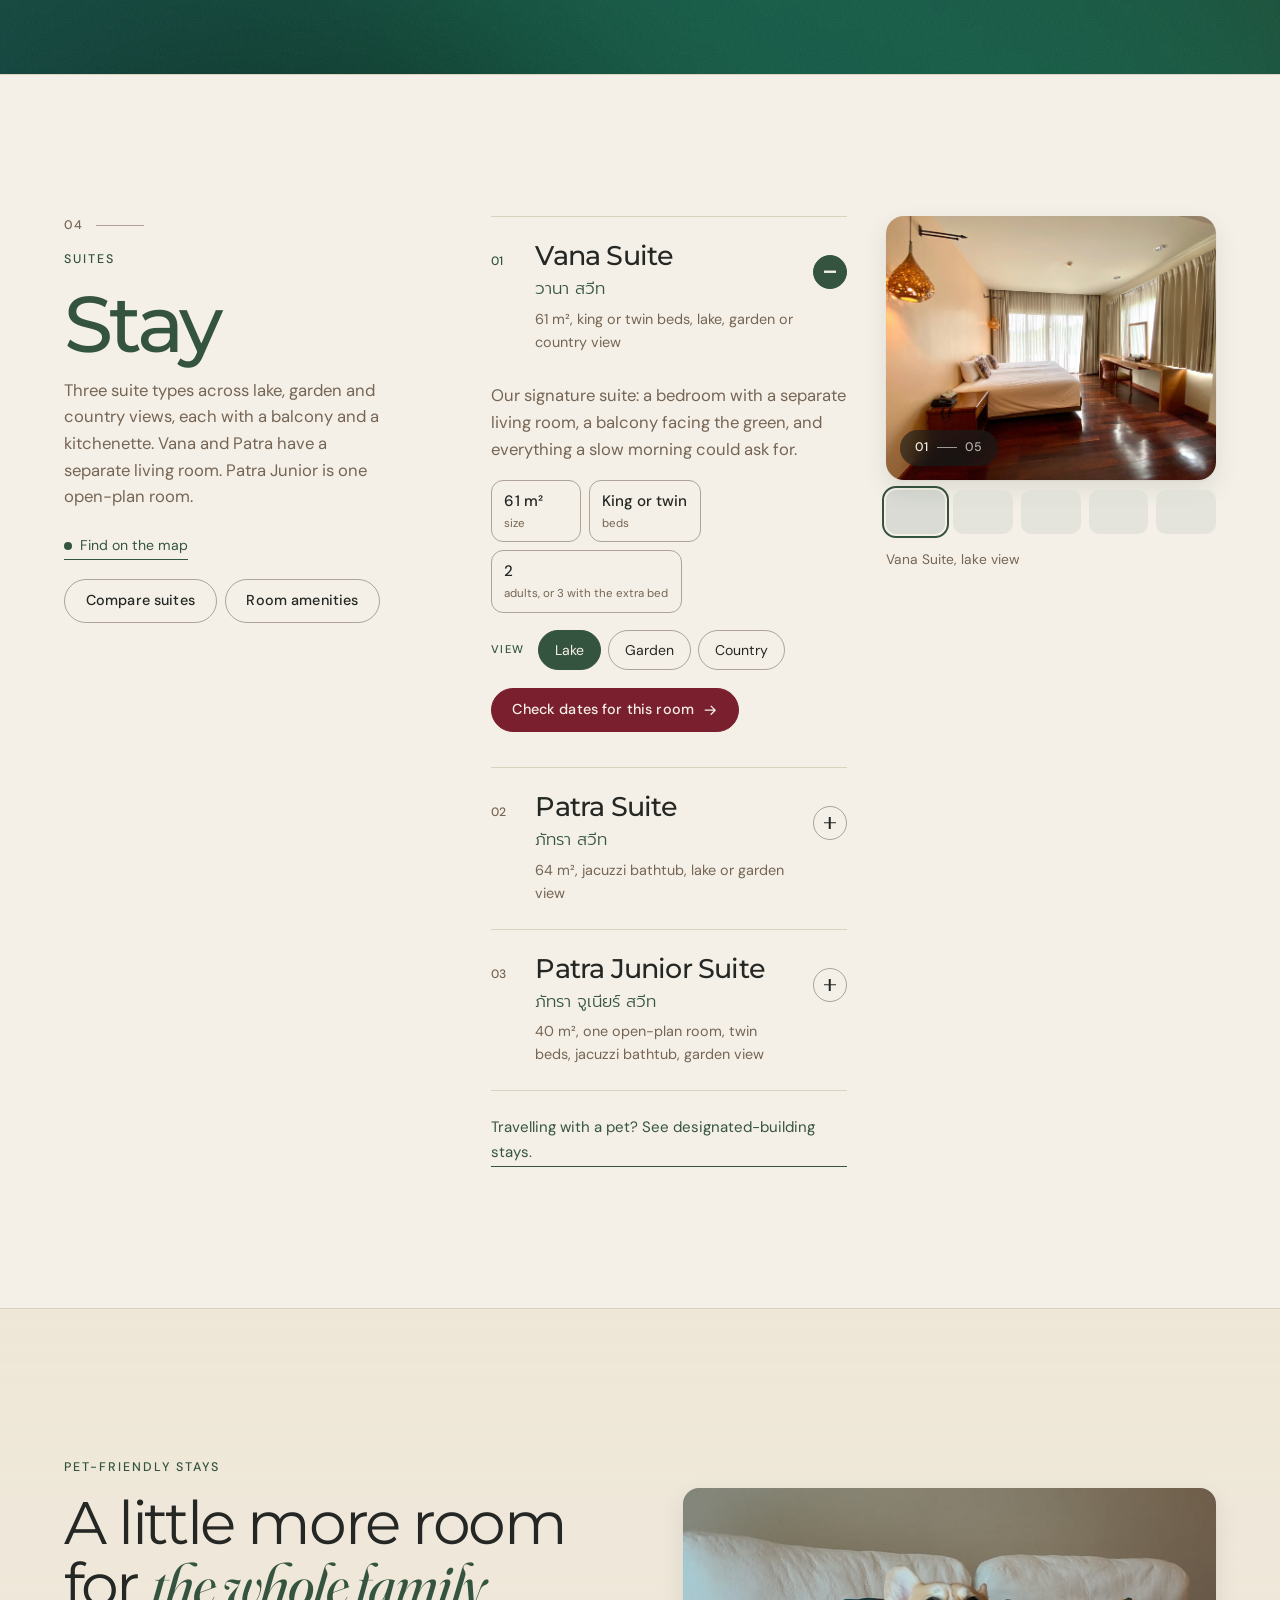
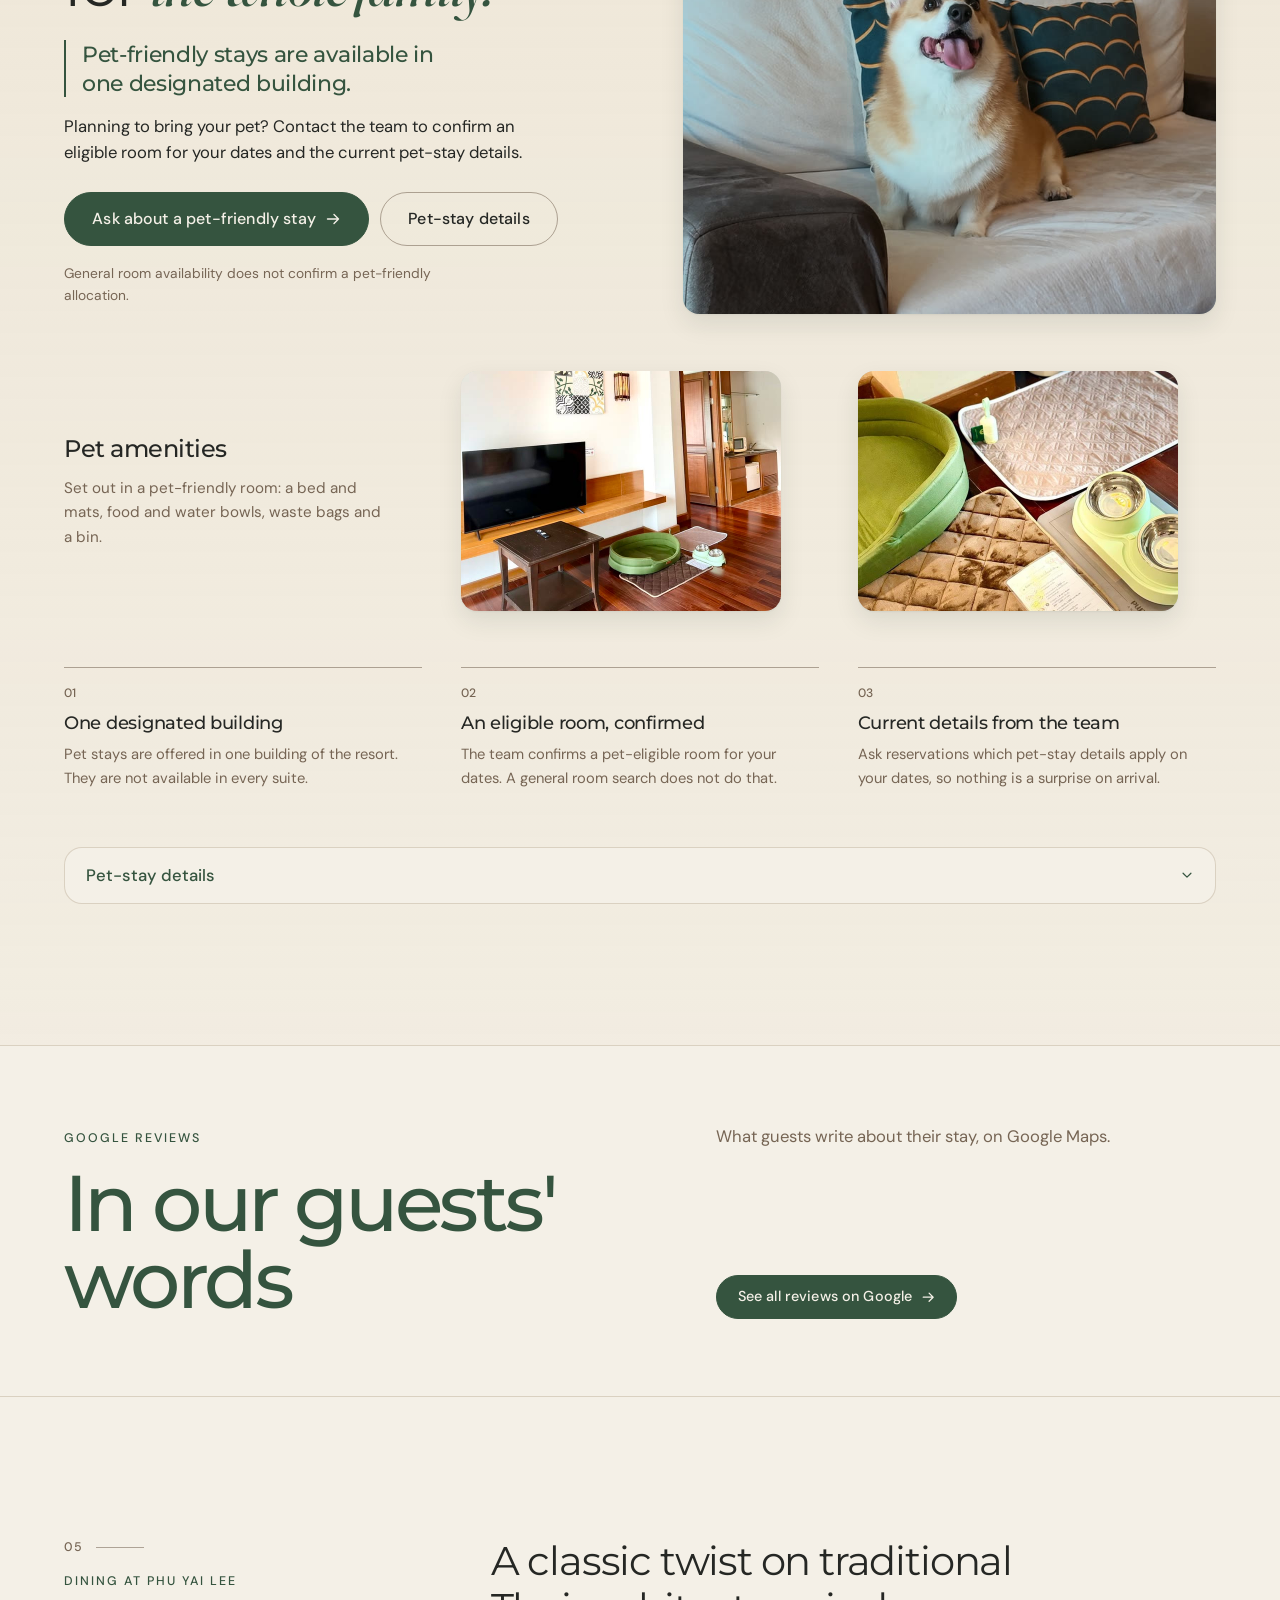
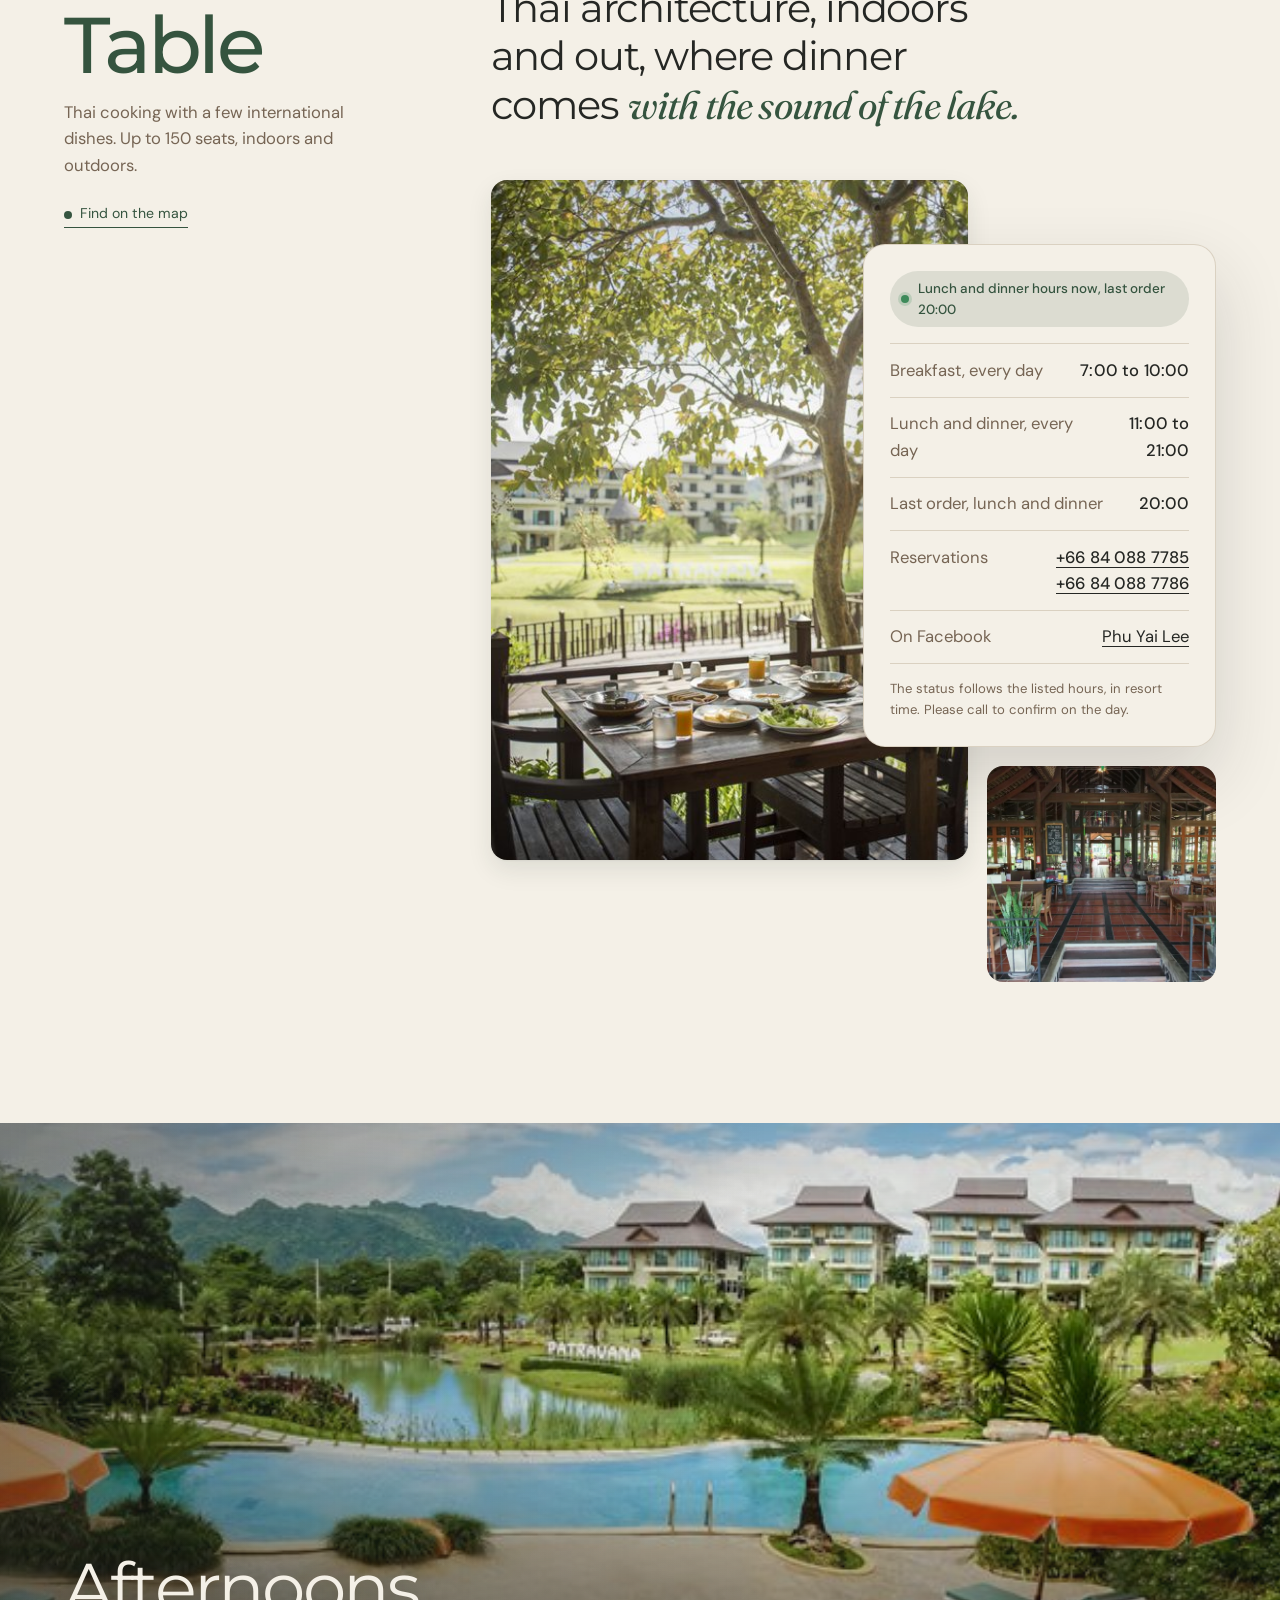
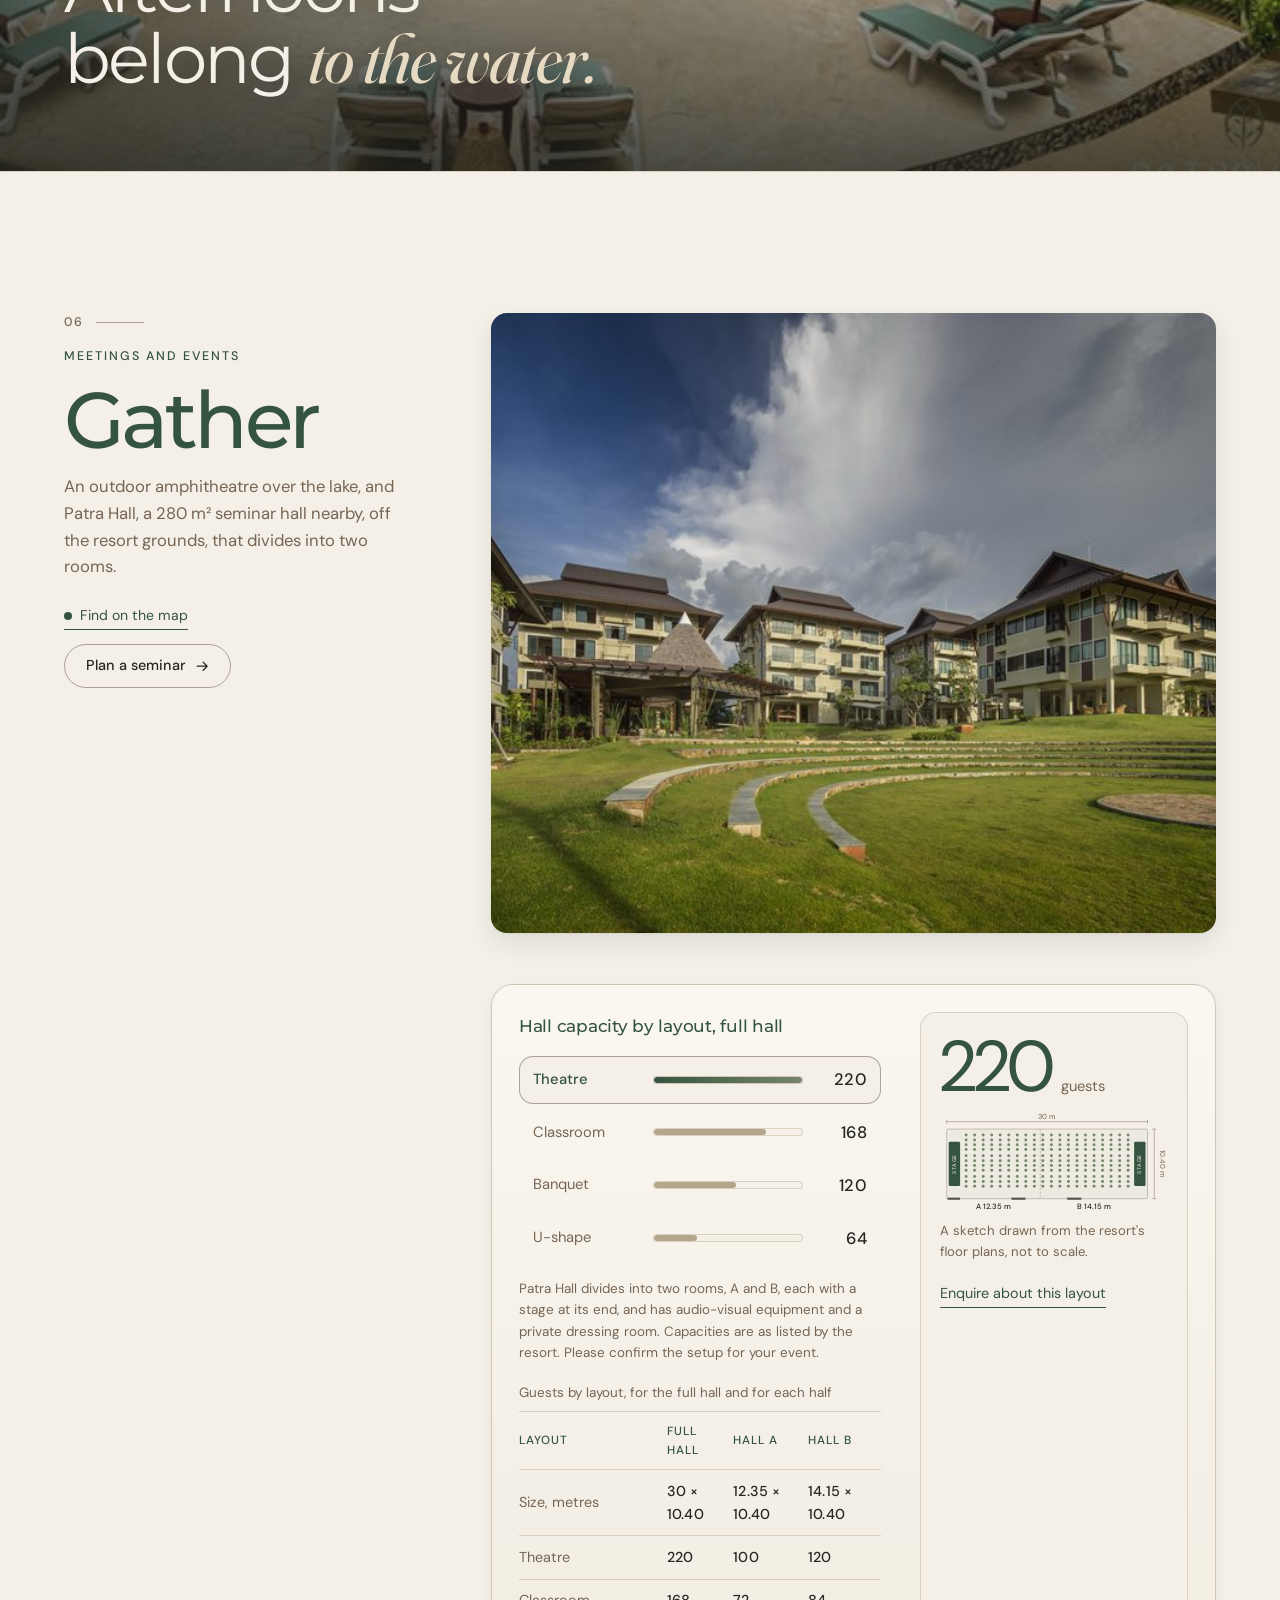
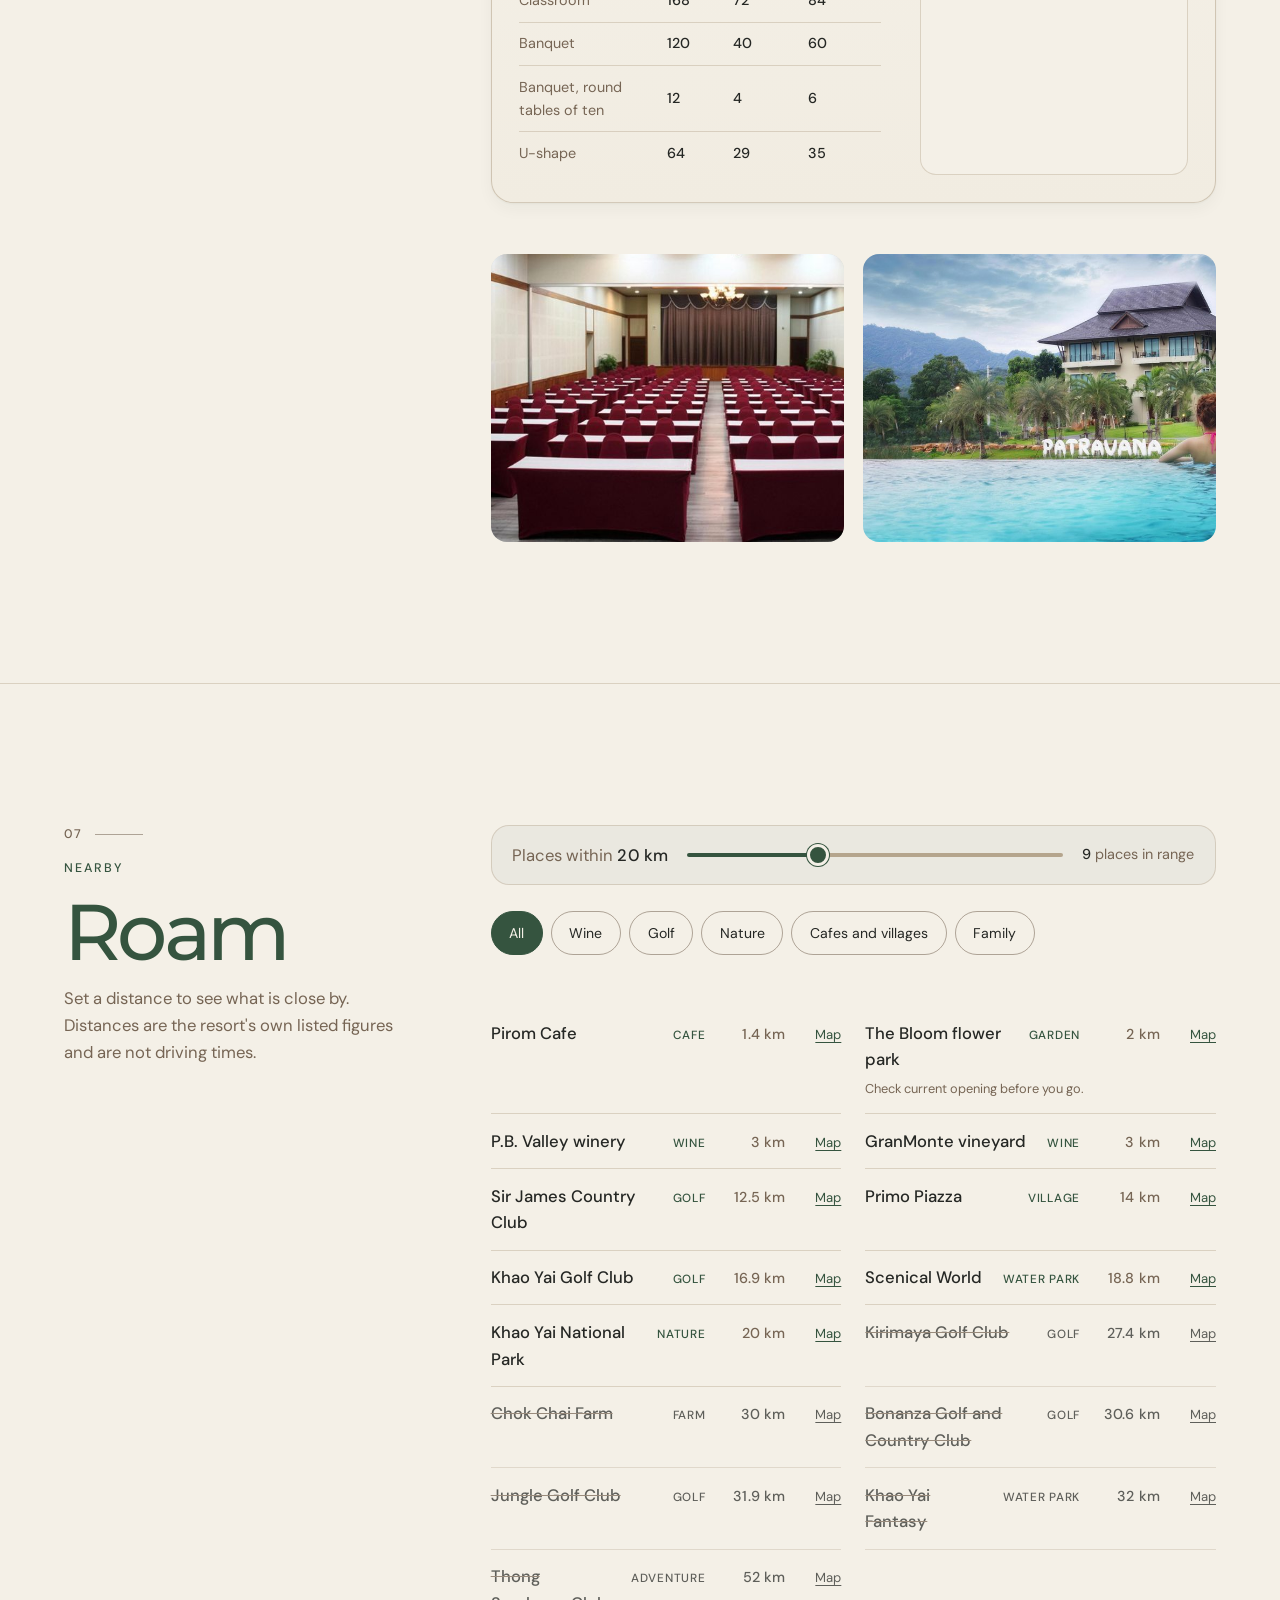
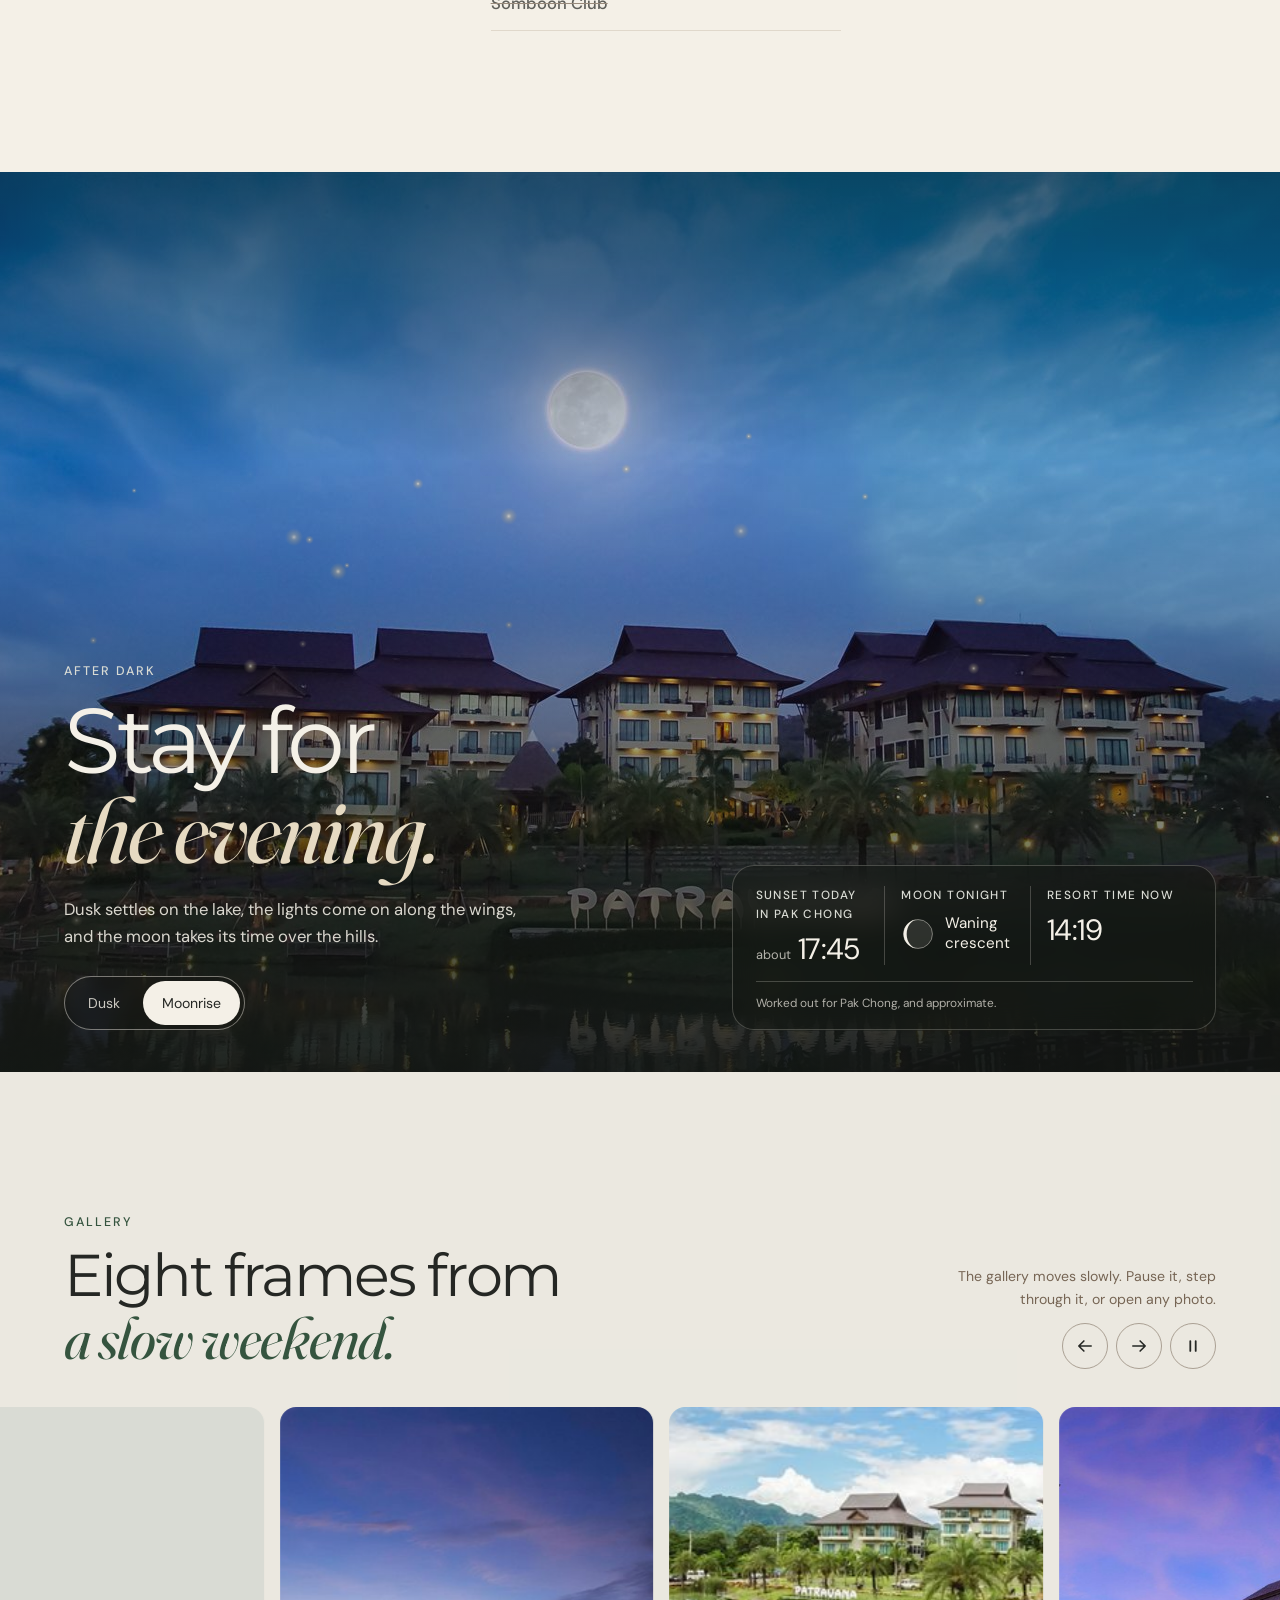
==== commit 9849acb4: "Visit counter on: pages send anonymous counts to O2's site counter (o2-site-counter.wild-wind-8d55.w" ====
--- a/index.html
+++ b/index.html
@@ -2,7 +2,7 @@
 <html lang="en" data-locale="en">
 <head>
 <meta charset="UTF-8">
-<meta name="pv-build" content="8ac01c3a0875-c55">
+<meta name="pv-build" content="b916c7abdd86-c55">
 <meta name="pv-content" content="55">
 <meta name="pv-live" content="https://script.google.com/macros/s/AKfycbzUB0wwKaD7KskTFDWAxMB_kcaBExYeVBPkADWCVvrliZ0Tt8rdQpBARE51c_UGg0Pj/exec">
 <script data-pv-lane>/[?&]live(=|&|$)/.test(location.search)&&window.fetch&&(window.PVLane=fetch("https://script.google.com/macros/s/AKfycbzUB0wwKaD7KskTFDWAxMB_kcaBExYeVBPkADWCVvrliZ0Tt8rdQpBARE51c_UGg0Pj/exec?since=55",{credentials:"omit",cache:"no-store",redirect:"follow"}).then(function(r){return r.ok?r.json():null}).catch(function(){return null}))</script>
@@ -24,7 +24,7 @@
 <meta property="og:locale:alternate" content="th_TH">
 <meta name="twitter:card" content="summary_large_image">
 <script type="application/ld+json">{"@context":"https://schema.org","@graph":[{"@type":"Hotel","@id":"https://www.patravana.com/#hotel","name":"Patravana Resort Khao Yai","alternateName":"ภัทราวานา รีสอร์ท เขาใหญ่","url":"https://www.patravana.com/","image":["https://www.patravana.com/assets/web/hero-first-1600.jpg","https://www.patravana.com/assets/web/aerial-estate-1600.jpg","https://www.patravana.com/assets/web/lawn-wings-1600.jpg"],"telephone":"+66885041888","email":"info@patravanaresort.com","address":{"@type":"PostalAddress","streetAddress":"88/1, 88/88-93 Moo 5, Phayayen","addressLocality":"Pak Chong","addressRegion":"Nakhon Ratchasima","postalCode":"30320","addressCountry":"TH"},"geo":{"@type":"GeoCoordinates","latitude":14.559493,"longitude":101.256252},"hasMap":"https://maps.app.goo.gl/nnPAtFGH4KwDBAJA9","numberOfRooms":64,"checkinTime":"15:00","checkoutTime":"12:00","sameAs":["https://www.facebook.com/patravanaresort/","https://www.instagram.com/patravana_khaoyai/"]},{"@type":"Restaurant","@id":"https://www.patravana.com/#restaurant","name":"Phu Yai Lee","servesCuisine":"Thai","telephone":"+66840887785","sameAs":["https://www.facebook.com/PhuYaiLee.KhaoYai/"],"containedInPlace":{"@id":"https://www.patravana.com/#hotel"},"openingHoursSpecification":[{"@type":"OpeningHoursSpecification","dayOfWeek":["https://schema.org/Sunday","https://schema.org/Monday","https://schema.org/Tuesday","https://schema.org/Wednesday","https://schema.org/Thursday","https://schema.org/Friday","https://schema.org/Saturday"],"opens":"07:00","closes":"10:00"},{"@type":"OpeningHoursSpecification","dayOfWeek":["https://schema.org/Sunday","https://schema.org/Monday","https://schema.org/Tuesday","https://schema.org/Wednesday","https://schema.org/Thursday","https://schema.org/Friday","https://schema.org/Saturday"],"opens":"11:00","closes":"21:00"}]}]}</script>
-<meta name="pv-count" content="" data-site="patravana">
+<meta name="pv-count" content="https://o2-site-counter.wild-wind-8d55.workers.dev/hit" data-site="patravana">
 <title>Patravana Resort Khao Yai | Lakeside suites in Phayayen, Pak Chong</title>
 <meta name="description" content="Sixty-four suites and rooms in Phayayen, Pak Chong, with lawns running down to a lake, about 20 km from Khao Yai National Park. Book direct on the resort's own booking page.">
 <!-- everything below works as a plain page; this class only switches on the parts that need the script -->
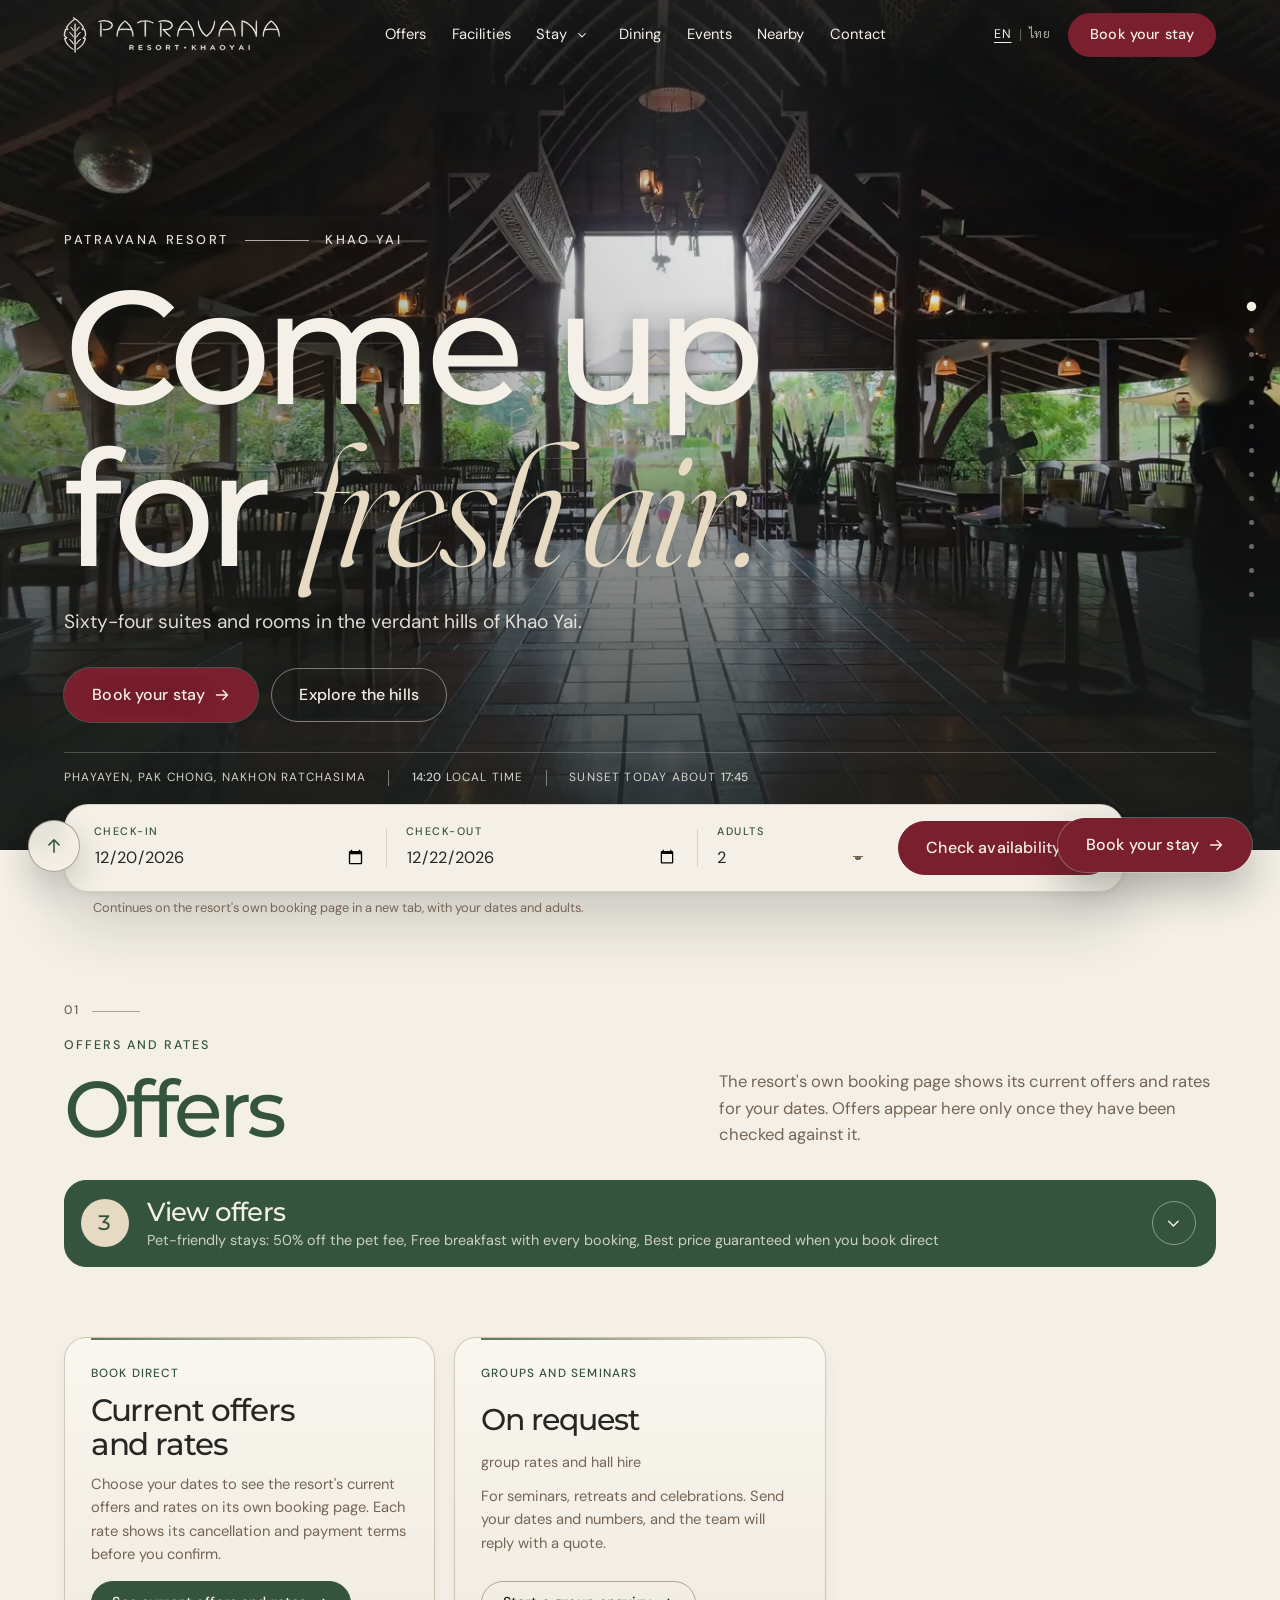
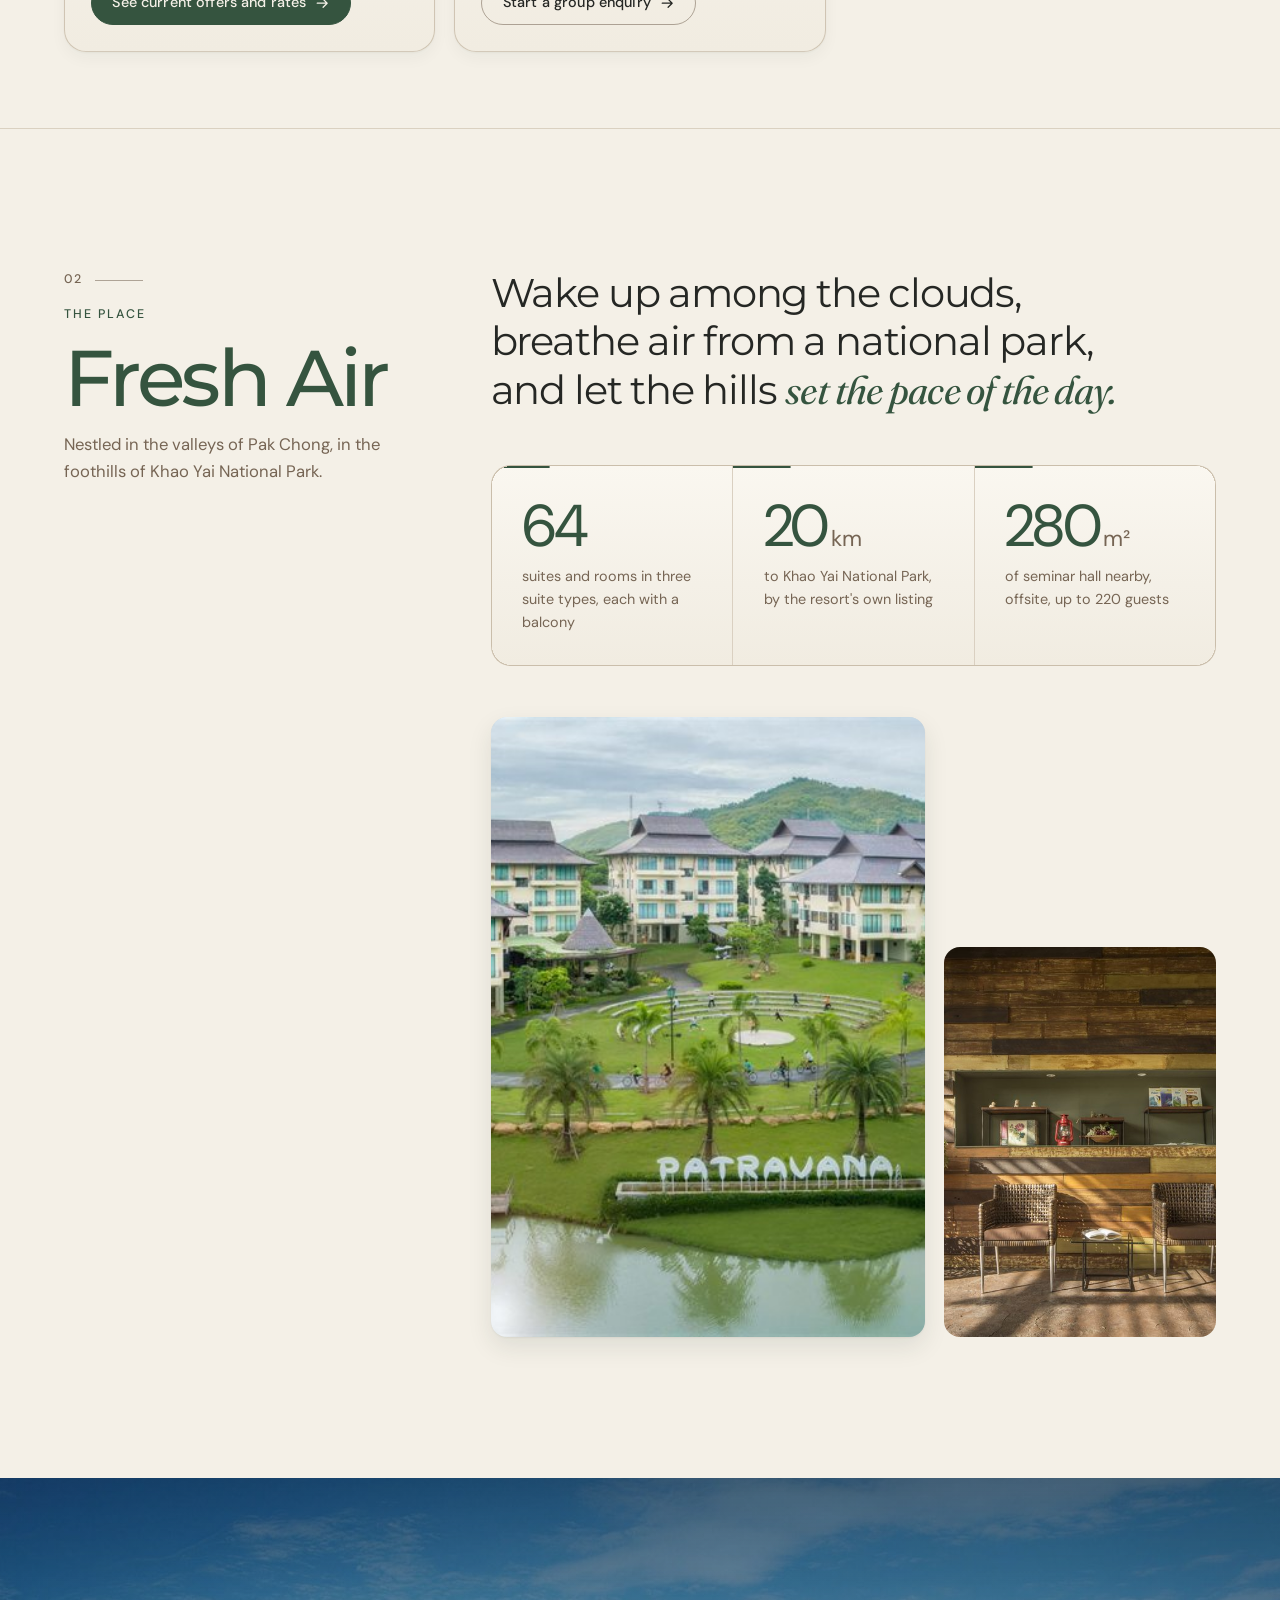
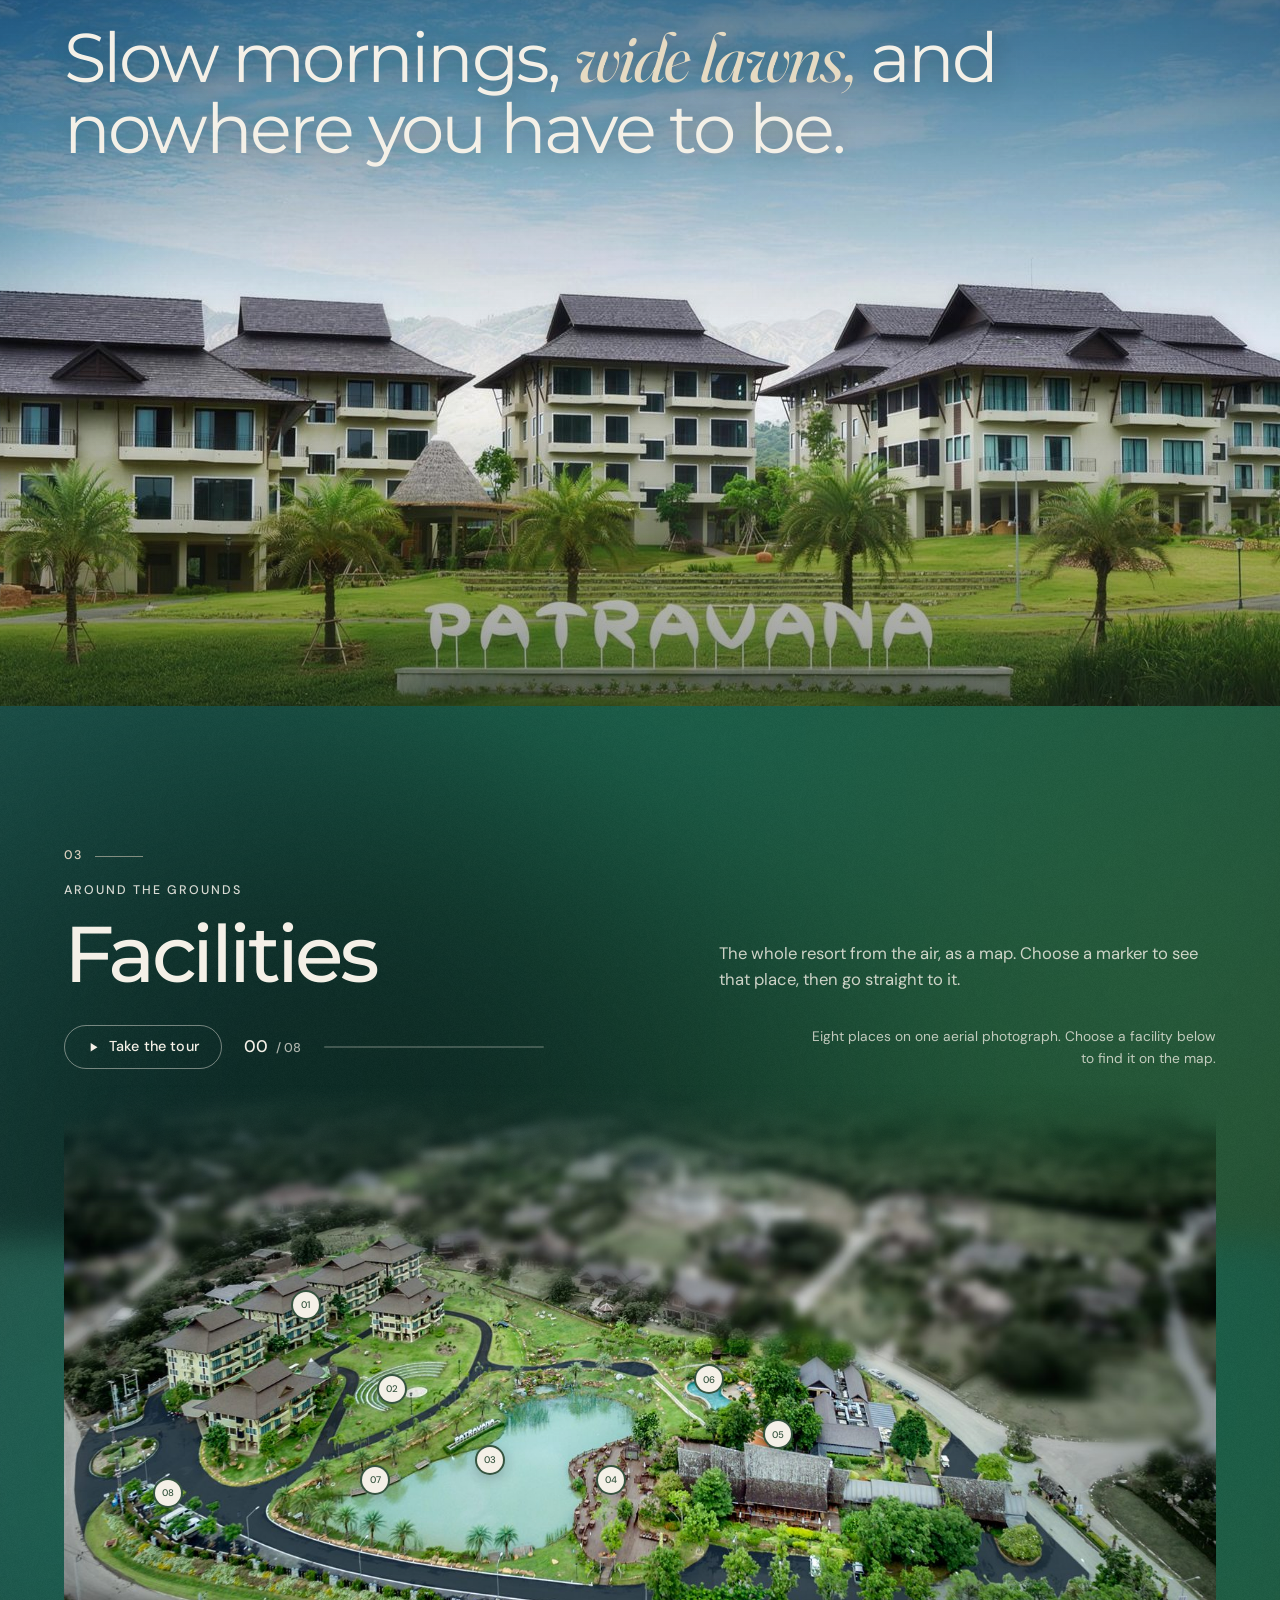
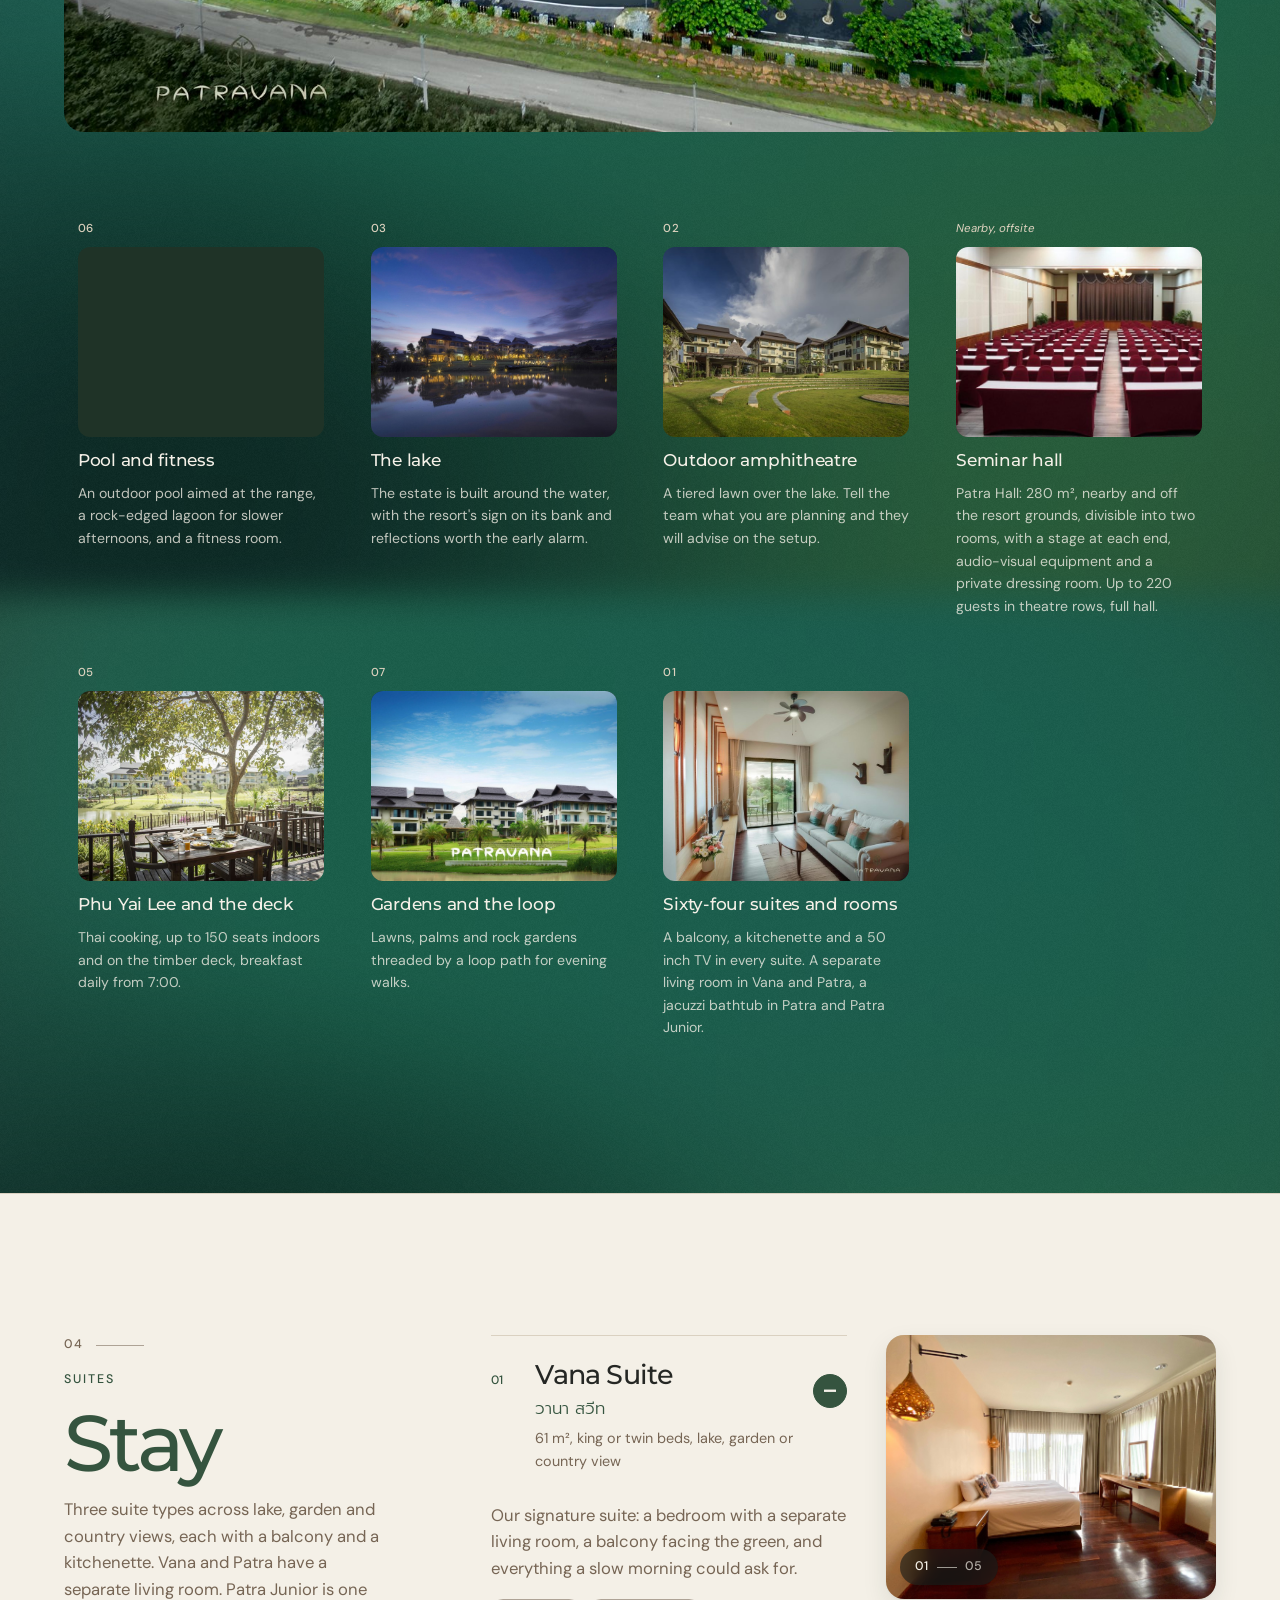
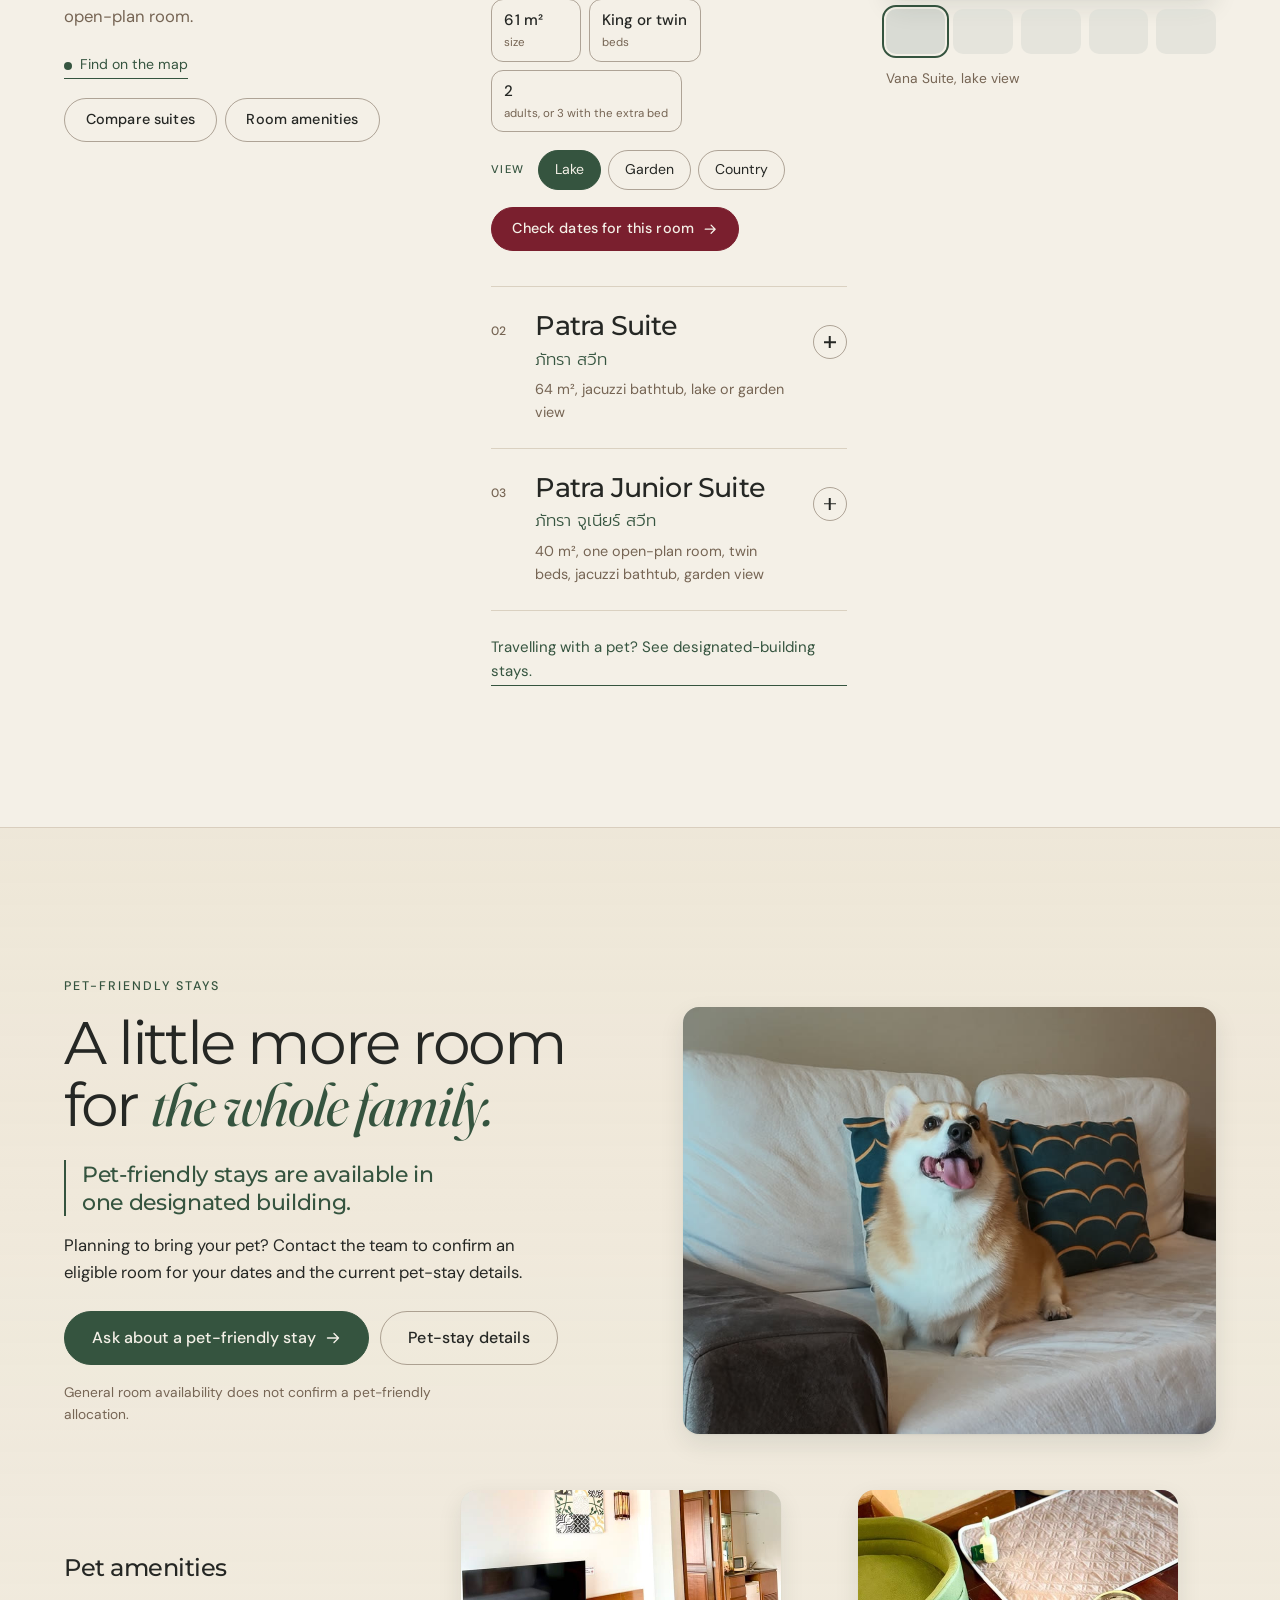
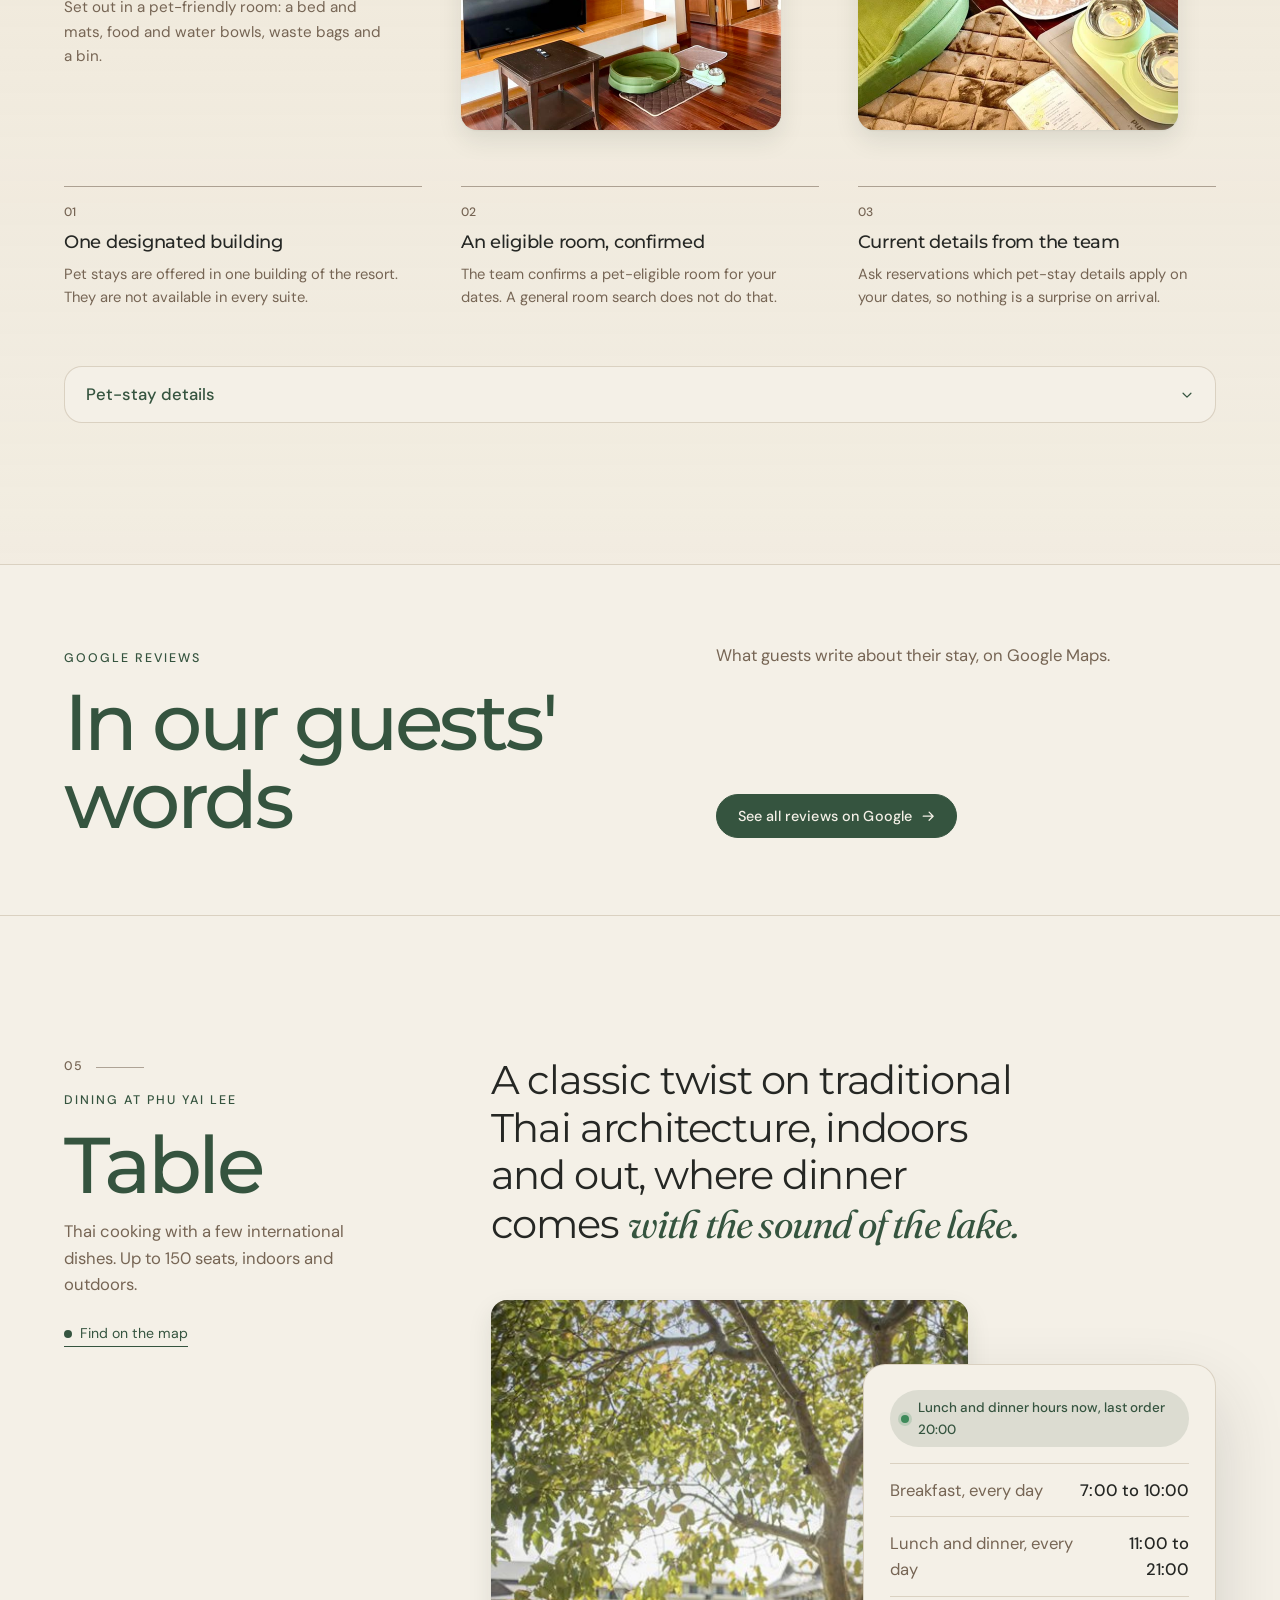
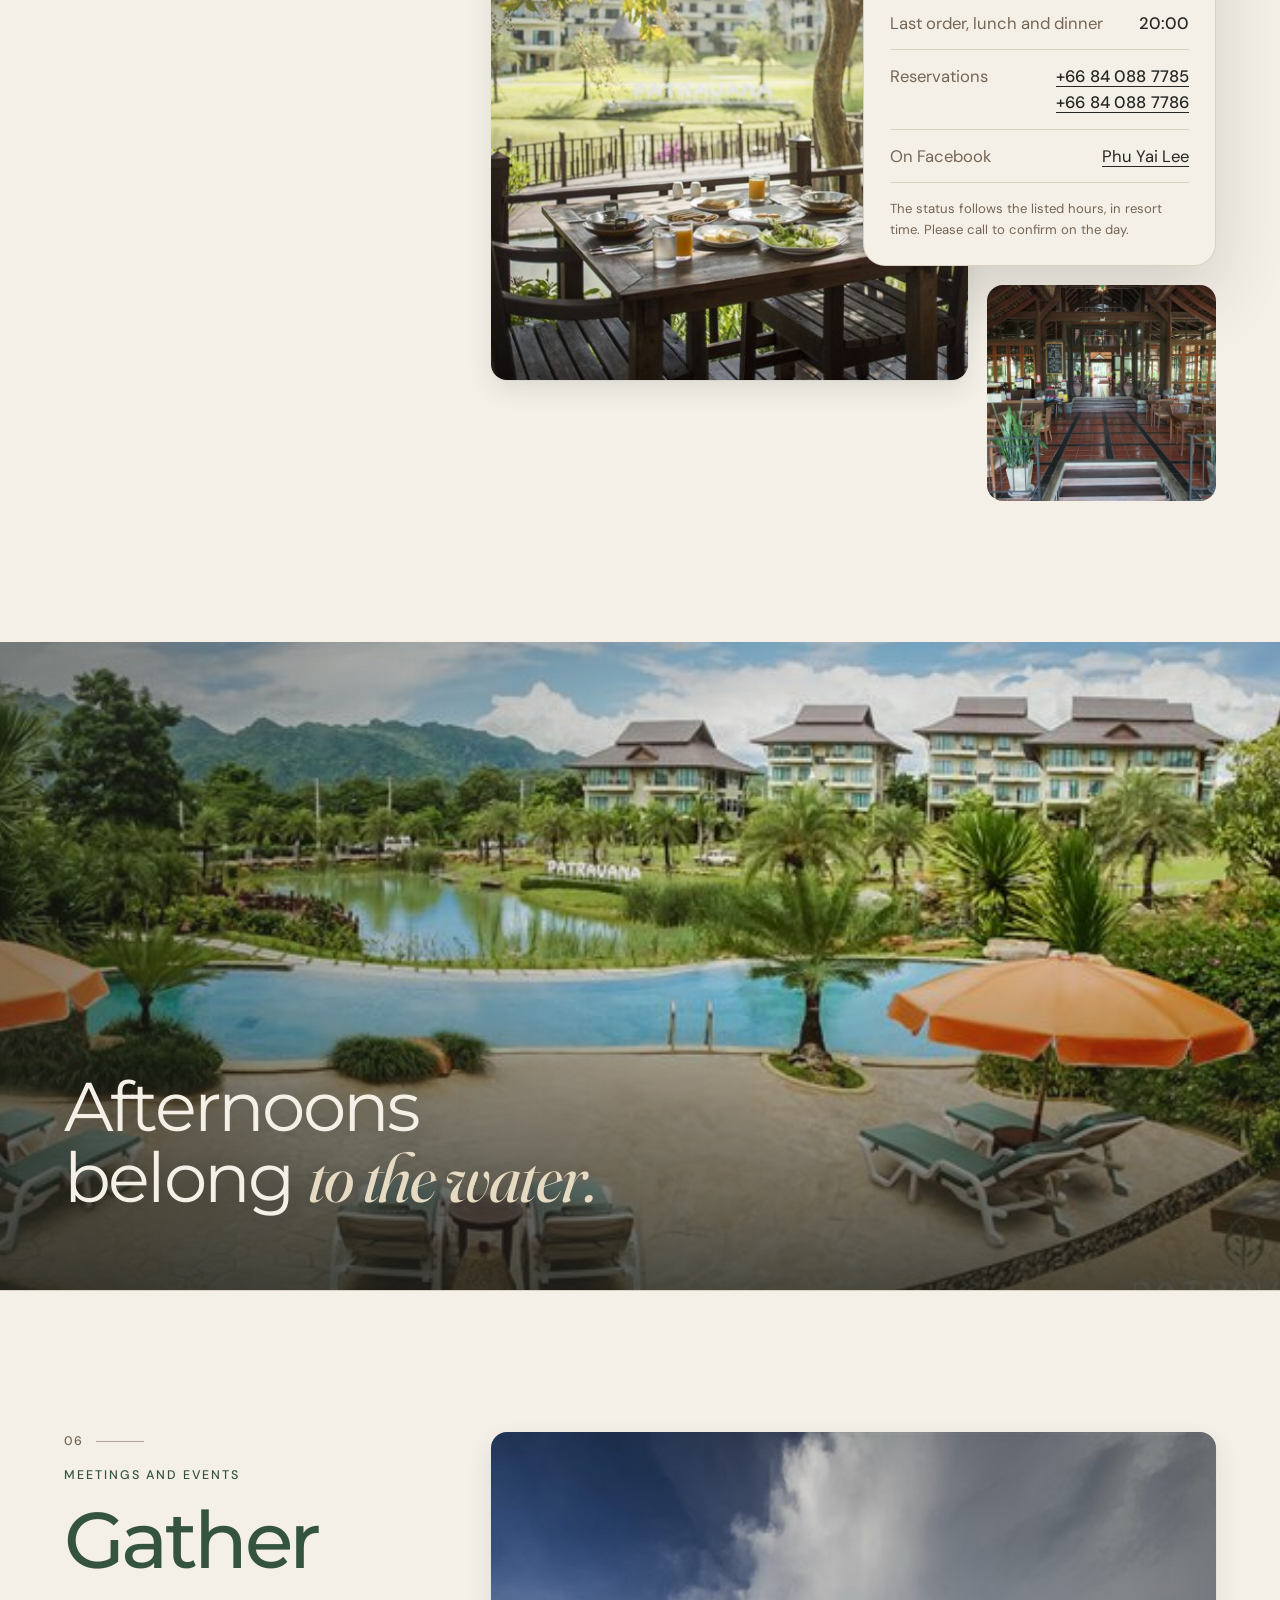
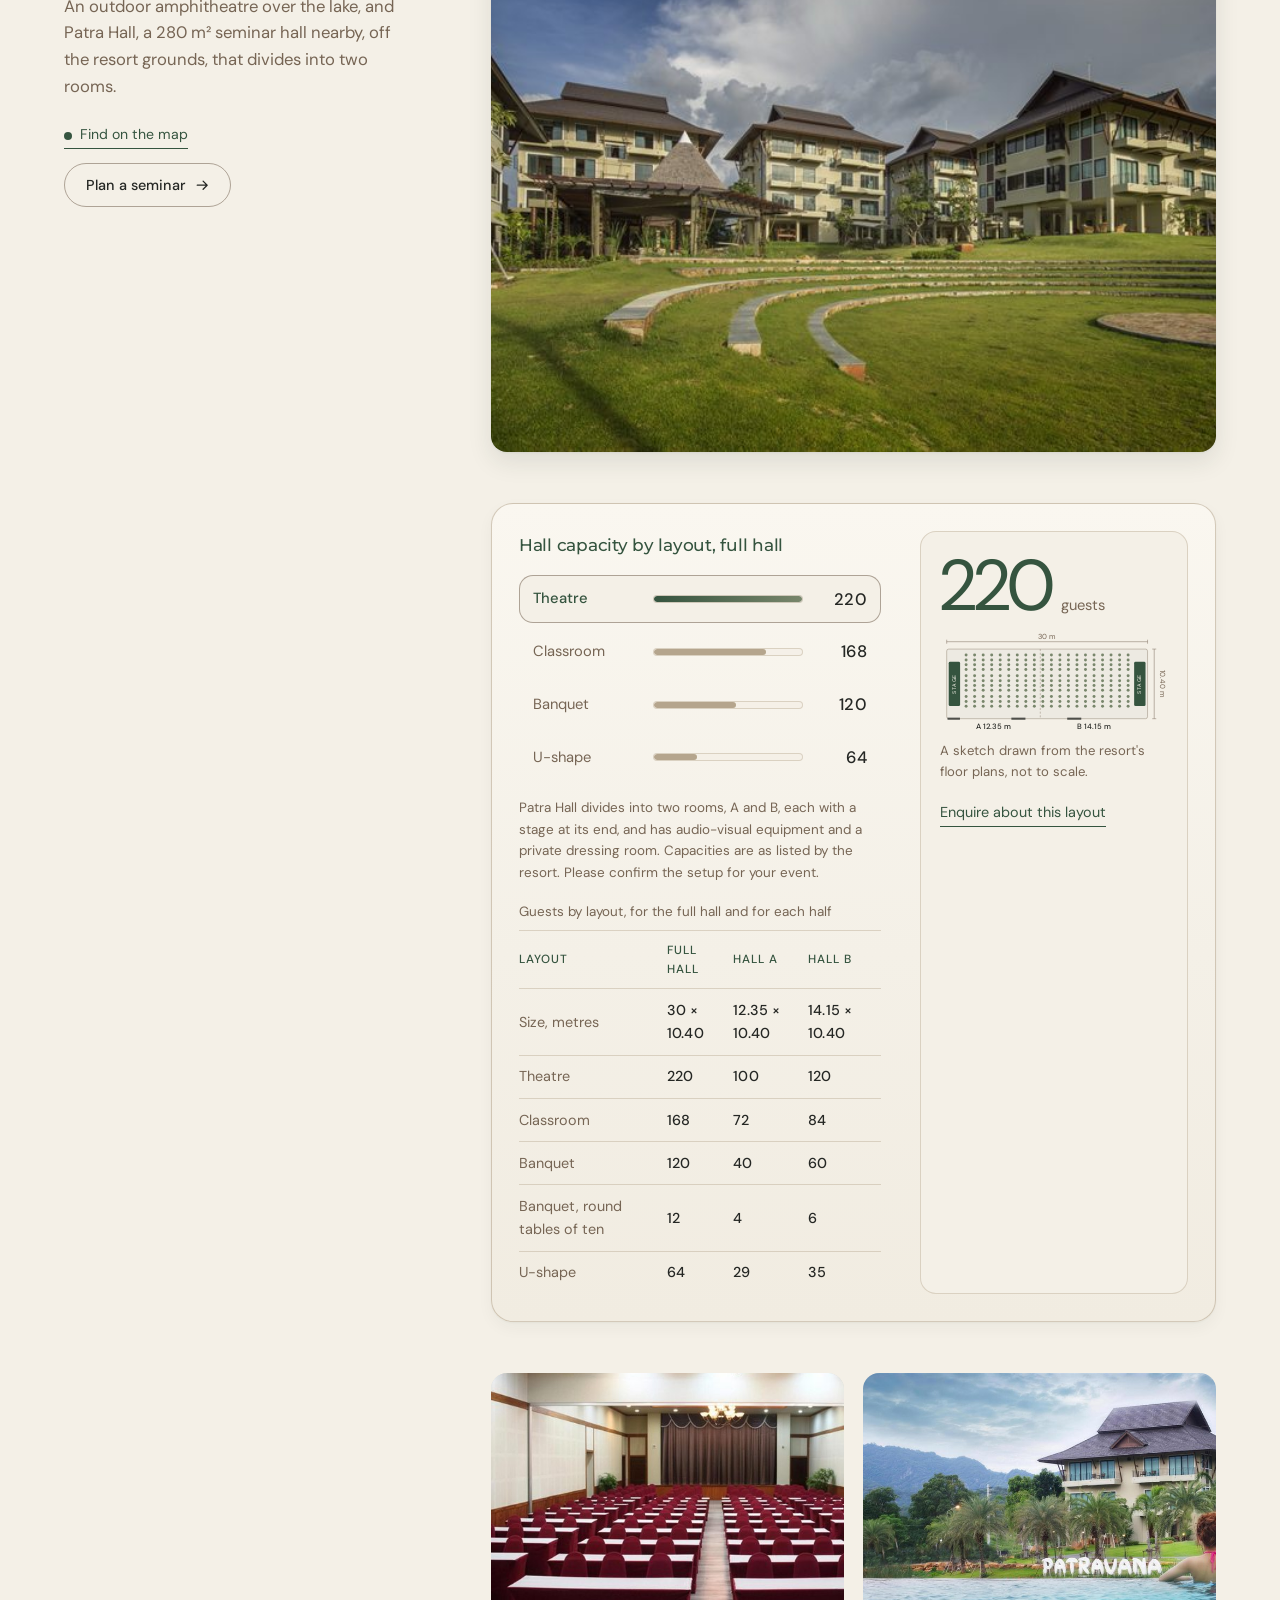
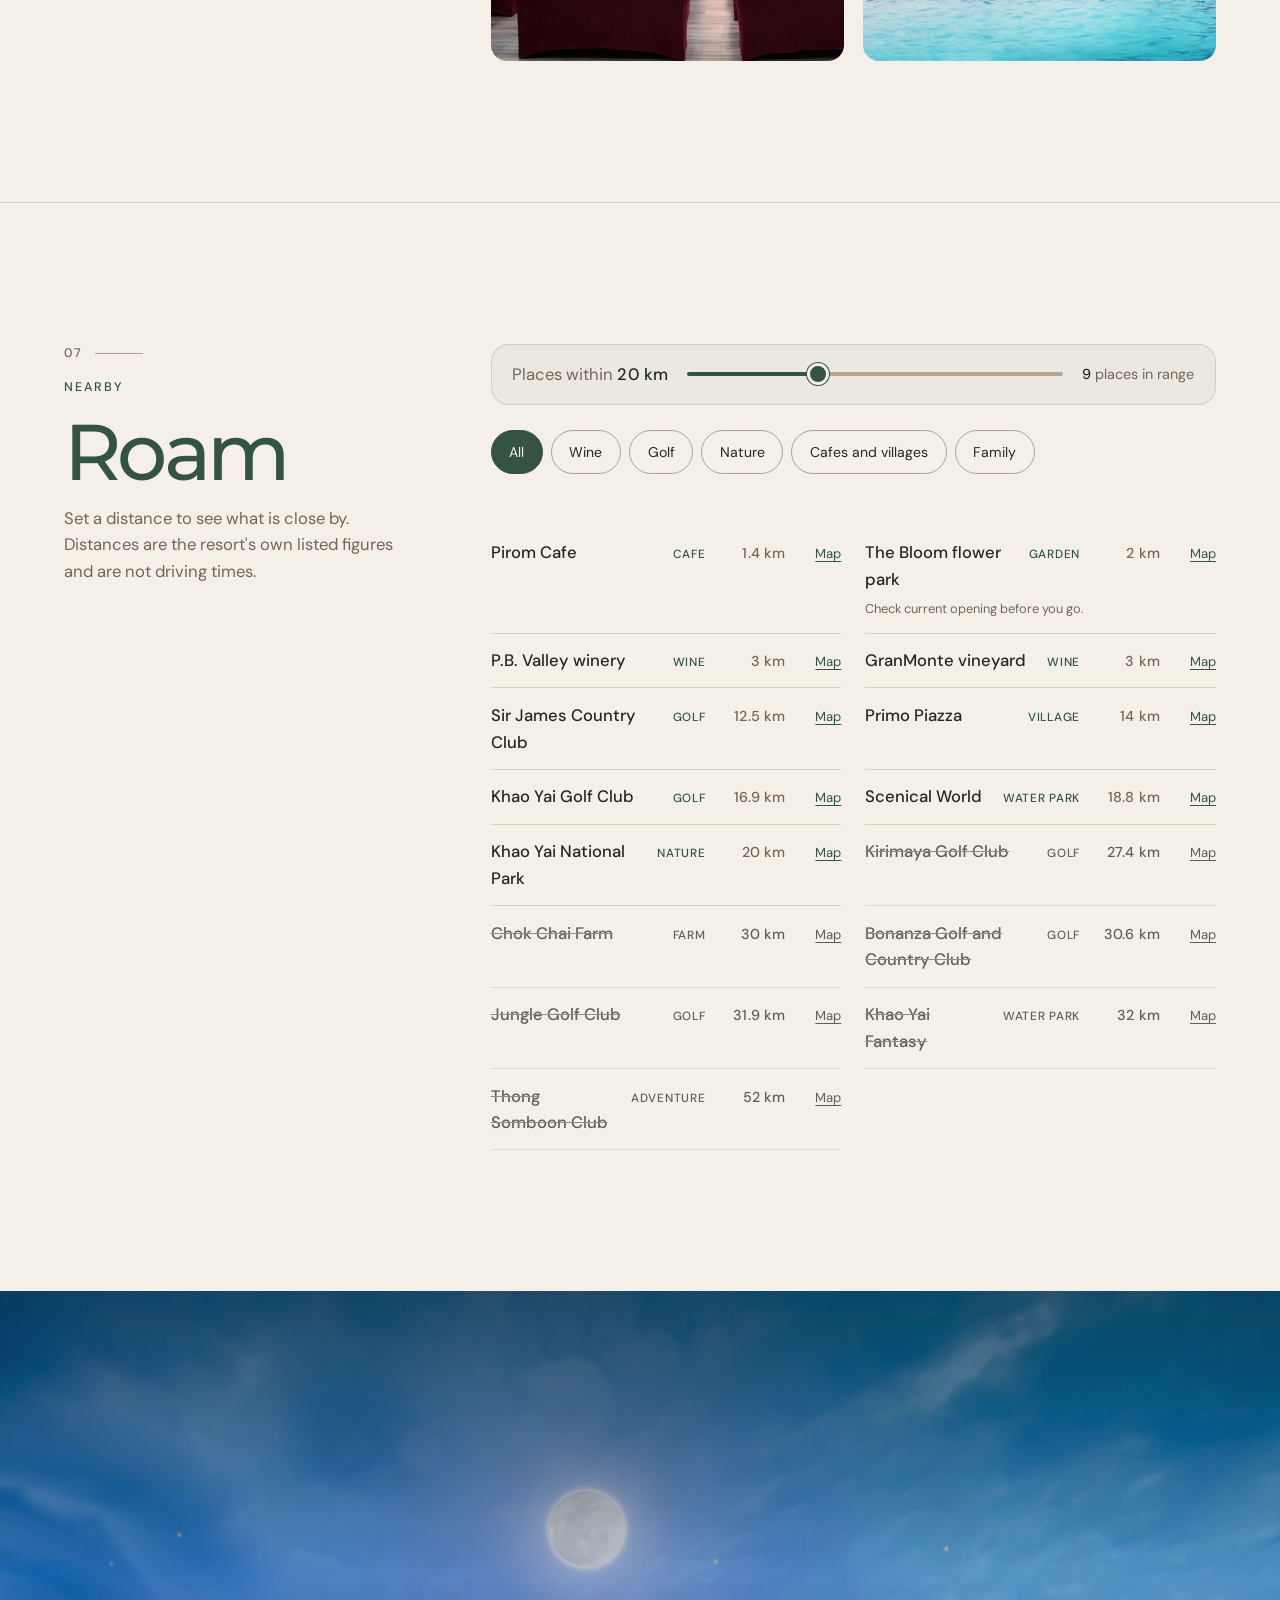
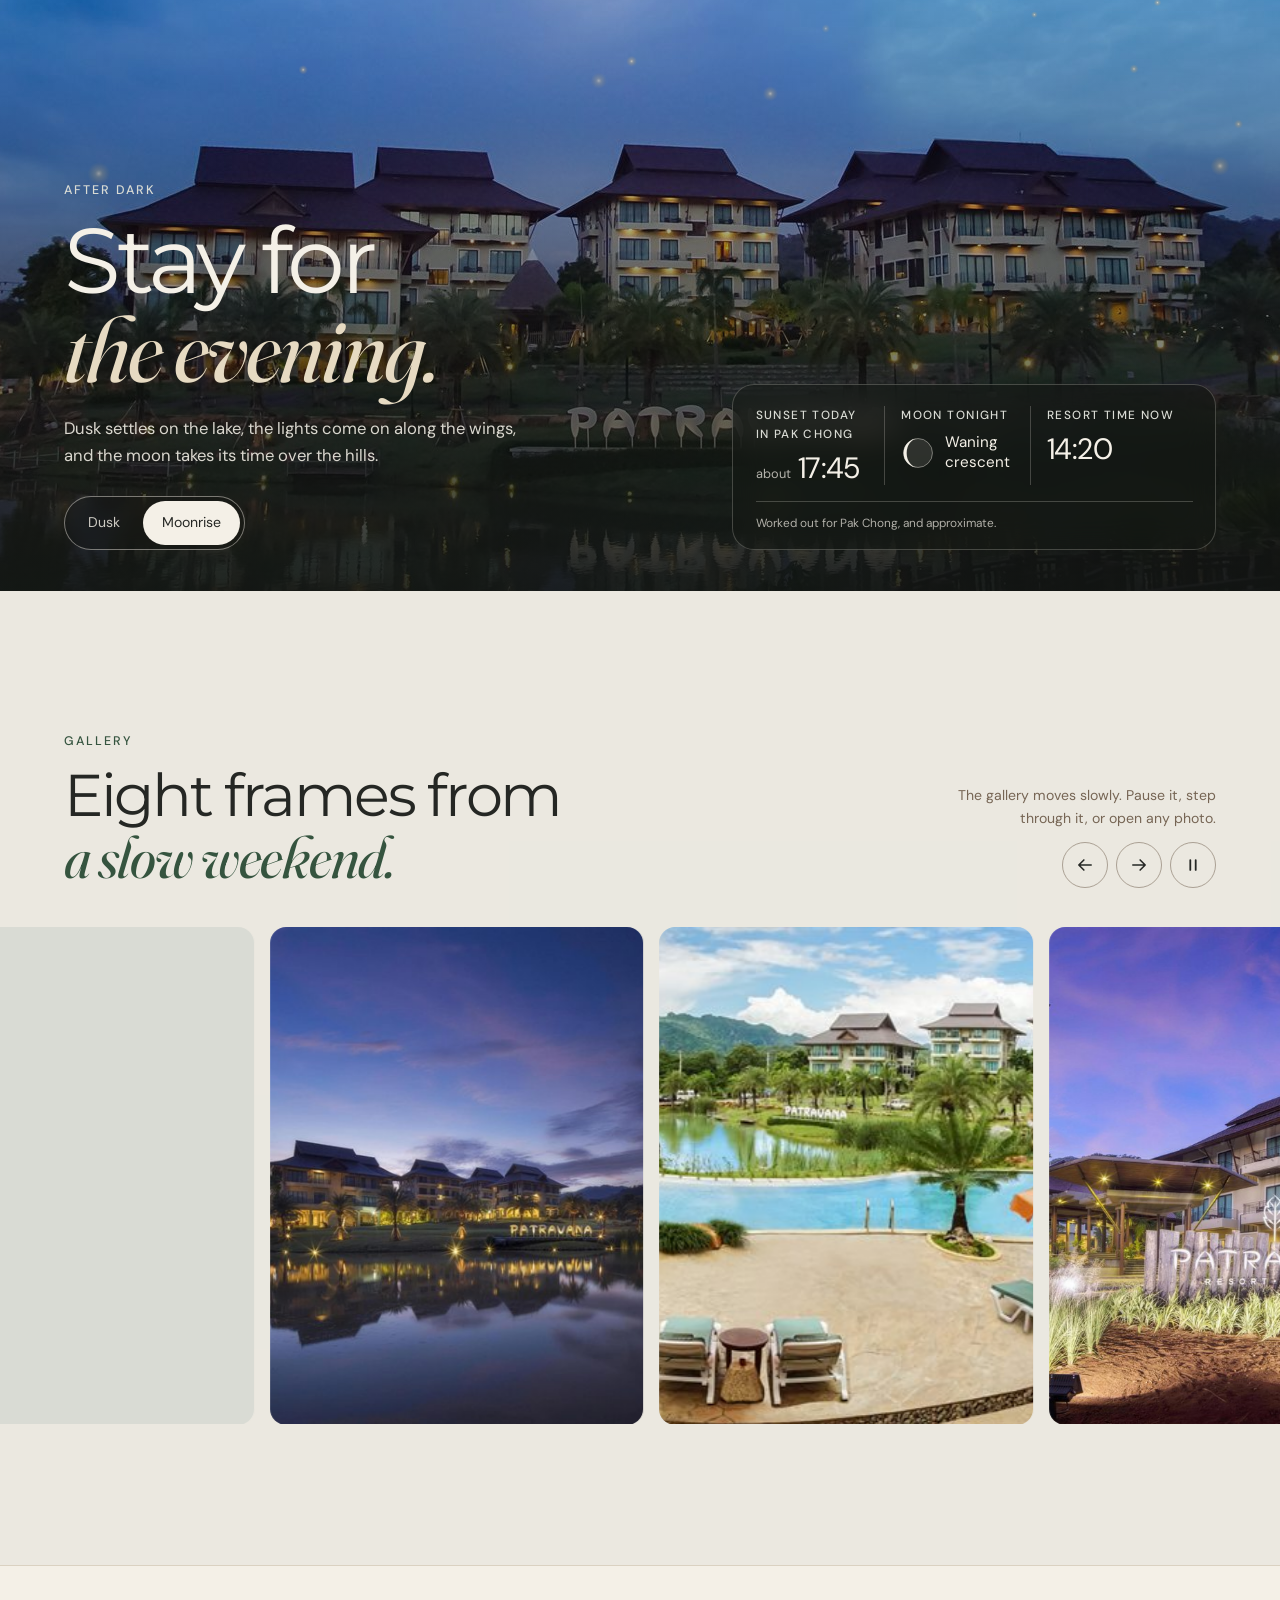
==== commit 5b916c5a: "Offers under a "View offers" dropdown; source a8347b2 Co-Authored-By: Claude Opus 5.5 <noreply@anthr" ====
--- a/index.html
+++ b/index.html
@@ -2,7 +2,7 @@
 <html lang="en" data-locale="en">
 <head>
 <meta charset="UTF-8">
-<meta name="pv-build" content="b916c7abdd86-c55">
+<meta name="pv-build" content="a8347b22b896-c55">
 <meta name="pv-content" content="55">
 <meta name="pv-live" content="https://script.google.com/macros/s/AKfycbzUB0wwKaD7KskTFDWAxMB_kcaBExYeVBPkADWCVvrliZ0Tt8rdQpBARE51c_UGg0Pj/exec">
 <script data-pv-lane>/[?&]live(=|&|$)/.test(location.search)&&window.fetch&&(window.PVLane=fetch("https://script.google.com/macros/s/AKfycbzUB0wwKaD7KskTFDWAxMB_kcaBExYeVBPkADWCVvrliZ0Tt8rdQpBARE51c_UGg0Pj/exec?since=55",{credentials:"omit",cache:"no-store",redirect:"follow"}).then(function(r){return r.ok?r.json():null}).catch(function(){return null}))</script>
@@ -63,7 +63,7 @@
 <link rel="preconnect" href="https://fonts.googleapis.com">
 <link rel="preconnect" href="https://fonts.gstatic.com" crossorigin>
 <link href="https://fonts.googleapis.com/css2?family=Montserrat:wght@300..800&family=Fraunces:ital,opsz,wght@1,9..144,300..500&family=DM+Sans:opsz,wght@9..40,300..600&family=Prompt:wght@300;400;500;600&family=Sarabun:wght@300;400;500&display=swap" rel="stylesheet">
-<link rel="stylesheet" href="styles.css?v=ed33cae4">
+<link rel="stylesheet" href="styles.css?v=2e9d8116">
 </head>
 <body>
 
@@ -416,8 +416,19 @@
     <p class="chapter__note" data-i18n="offers.note" data-more="offers" data-more-what="more.w.offers">The resort's own booking page shows its current offers and rates for your dates. Offers appear here only once they have been checked against it.</p>
   </div>
   <div class="chapter__body">
-    <!-- the page promises no saving of its own (4 November 2026): this card points to the resort's booking page, and only
-         verified offers from offers.json are added in front of it by the script (see initOffers in main.js) -->
+    <!-- the page promises no saving of its own (4 November 2026): the cards below point to the resort's booking page.
+         Verified offers from offers.json are drawn by the script into the "View offers" dropdown (26 November 2026, see
+         initOffers in main.js); the dropdown stays hidden while there are none. -->
+    <div class="offerdrop" id="offerDrop" hidden>
+      <button class="offerdrop__btn" id="offerDropBtn" type="button" aria-expanded="false" aria-controls="offerDropPanel">
+        <span class="offerdrop__n num" id="offerDropN" aria-hidden="true"></span>
+        <span class="offerdrop__txt"><span class="offerdrop__label" data-i18n="offers.view">View offers</span><span class="offerdrop__sub" id="offerDropSub"></span></span>
+        <span class="offerdrop__ic" aria-hidden="true"><svg><use href="#i-down"/></svg></span>
+      </button>
+      <div class="offerdrop__panel" id="offerDropPanel" role="region" aria-labelledby="offerDropBtn" inert>
+        <div class="offerdrop__inner"><div class="tickets offerdrop__list" id="offerDropList"></div></div>
+      </div>
+    </div>
     <div class="tickets" id="offerList">
       <article class="ticket ticket--hot" data-rv data-offer="current">
         <p class="ticket__tag" data-i18n="offers.cur.tag">Book direct</p>
@@ -1447,11 +1458,11 @@
 </script>
 <!-- /motion-libs -->
 <script src="facts.js?v=7689f2a7" defer></script>
-<script src="i18n.js?v=3fcdcad2" defer></script>
+<script src="i18n.js?v=9b978805" defer></script>
 <script src="scene.js?v=29086502" defer></script>
 <script src="film-manifest.js?v=5f40123b" defer></script>
 <script src="film-stream.js?v=65575688" defer></script>
 <!-- if the main script cannot be fetched, the page falls back to its plain form: panels open, script-only controls hidden -->
-<script src="main.js?v=04c0367d" defer onerror="document.documentElement.classList.remove('js')"></script>
+<script src="main.js?v=94edb8bd" defer onerror="document.documentElement.classList.remove('js')"></script>
 </body>
 </html>
--- a/styles.css
+++ b/styles.css
@@ -1313,6 +1313,39 @@
 .ticket:not(.ticket--hot) .pill--light { background: var(--forest); border-color: var(--forest); color: var(--ivory); }
 .ticket:not(.ticket--hot) .pill--light::after { background: var(--charcoal); }
 .ticket:not(.ticket--hot) .pill--light:hover { border-color: var(--charcoal); }
+/* the "View offers" dropdown (26 November 2026): one forest bar with the number of offers and their names; it opens the
+   offer cards in place, and closes them again. Closed, the panel is out of sight, out of the tab order and unread. */
+.offerdrop { margin-bottom: 1.2rem; }
+.offerdrop__btn { width: 100%; display: flex; align-items: center; gap: 1.1rem; padding: 1rem 1.2rem 1rem 1rem; border: 1px solid var(--forest); border-radius: 22px; background: var(--forest); color: var(--ivory); text-align: left; font: inherit; cursor: pointer; transition: box-shadow .5s var(--ease), translate .5s var(--ease); }
+.offerdrop__btn:hover { box-shadow: 0 22px 50px rgba(37,39,36,.22); translate: 0 -3px; }
+.offerdrop__btn:focus-visible { outline: 2px solid var(--forest); outline-offset: 4px; }
+.offerdrop__n { flex: none; display: grid; place-items: center; width: 3rem; height: 3rem; border-radius: 50%; background: var(--sand); color: var(--forest); font-family: var(--f-display); font-size: 1.3rem; font-weight: 500; line-height: 1; }
+.offerdrop__txt { flex: 1; min-width: 0; display: grid; gap: .2rem; }
+.offerdrop__label { font-family: var(--f-display); font-weight: 500; font-size: clamp(1.35rem, 2vw, 1.75rem); line-height: 1.15; letter-spacing: -.03em; }
+html[lang="th"] .offerdrop__label { letter-spacing: 0; line-height: 1.35; }
+.offerdrop__sub { font-size: .9rem; line-height: 1.4; color: rgba(244,240,231,.8); white-space: nowrap; overflow: hidden; text-overflow: ellipsis; }
+.offerdrop__ic { flex: none; display: grid; place-items: center; width: 2.75rem; height: 2.75rem; border-radius: 50%; border: 1px solid var(--line-on-dark-2); transition: rotate .45s var(--ease), background .3s; }
+.offerdrop__ic svg { width: 1.05rem; height: 1.05rem; }
+.offerdrop__btn:hover .offerdrop__ic { background: rgba(244,240,231,.12); }
+.offerdrop.is-open .offerdrop__ic { rotate: 180deg; }
+.offerdrop__panel { display: grid; grid-template-rows: 0fr; opacity: 0; visibility: hidden; transition: grid-template-rows .55s var(--ease), opacity .3s, visibility 0s .55s; }
+.offerdrop.is-open .offerdrop__panel { grid-template-rows: 1fr; opacity: 1; visibility: visible; transition: grid-template-rows .55s var(--ease), opacity .45s .05s, visibility 0s; }
+.offerdrop__inner { min-height: 0; overflow: hidden; }
+.offerdrop.is-settled .offerdrop__inner { overflow: visible; }
+.tickets.offerdrop__list { padding-top: 1.2rem; grid-template-columns: repeat(var(--offer-cols, 3), minmax(0, 1fr)); }
+@media (max-width: 62.5em) {
+  .tickets.offerdrop__list { display: grid; grid-template-columns: minmax(0, 1fr); overflow: visible; scroll-snap-type: none; margin-inline: 0; padding-inline: 0; }
+  .offerdrop__list .ticket { flex: none; }
+}
+@media (max-width: 40em) {
+  .offerdrop__btn { gap: .8rem; padding: .85rem .9rem .85rem .85rem; }
+  .offerdrop__n { width: 2.6rem; height: 2.6rem; font-size: 1.1rem; }
+  .offerdrop__ic { width: 2.4rem; height: 2.4rem; }
+}
+@media (prefers-reduced-motion: reduce) {
+  .offerdrop__btn, .offerdrop__ic, .offerdrop__panel, .offerdrop.is-open .offerdrop__panel { transition: none; }
+  .offerdrop__btn:hover { translate: none; }
+}
 .ticket.is-ended .ticket__head, .ticket.is-ended .ticket__head b { color: var(--earth); text-decoration: line-through; text-decoration-thickness: 1px; }
 /* the offers are whole cards on a phone, one under another: never a sliver of the next one at the edge */
 @media (max-width: 40em) {
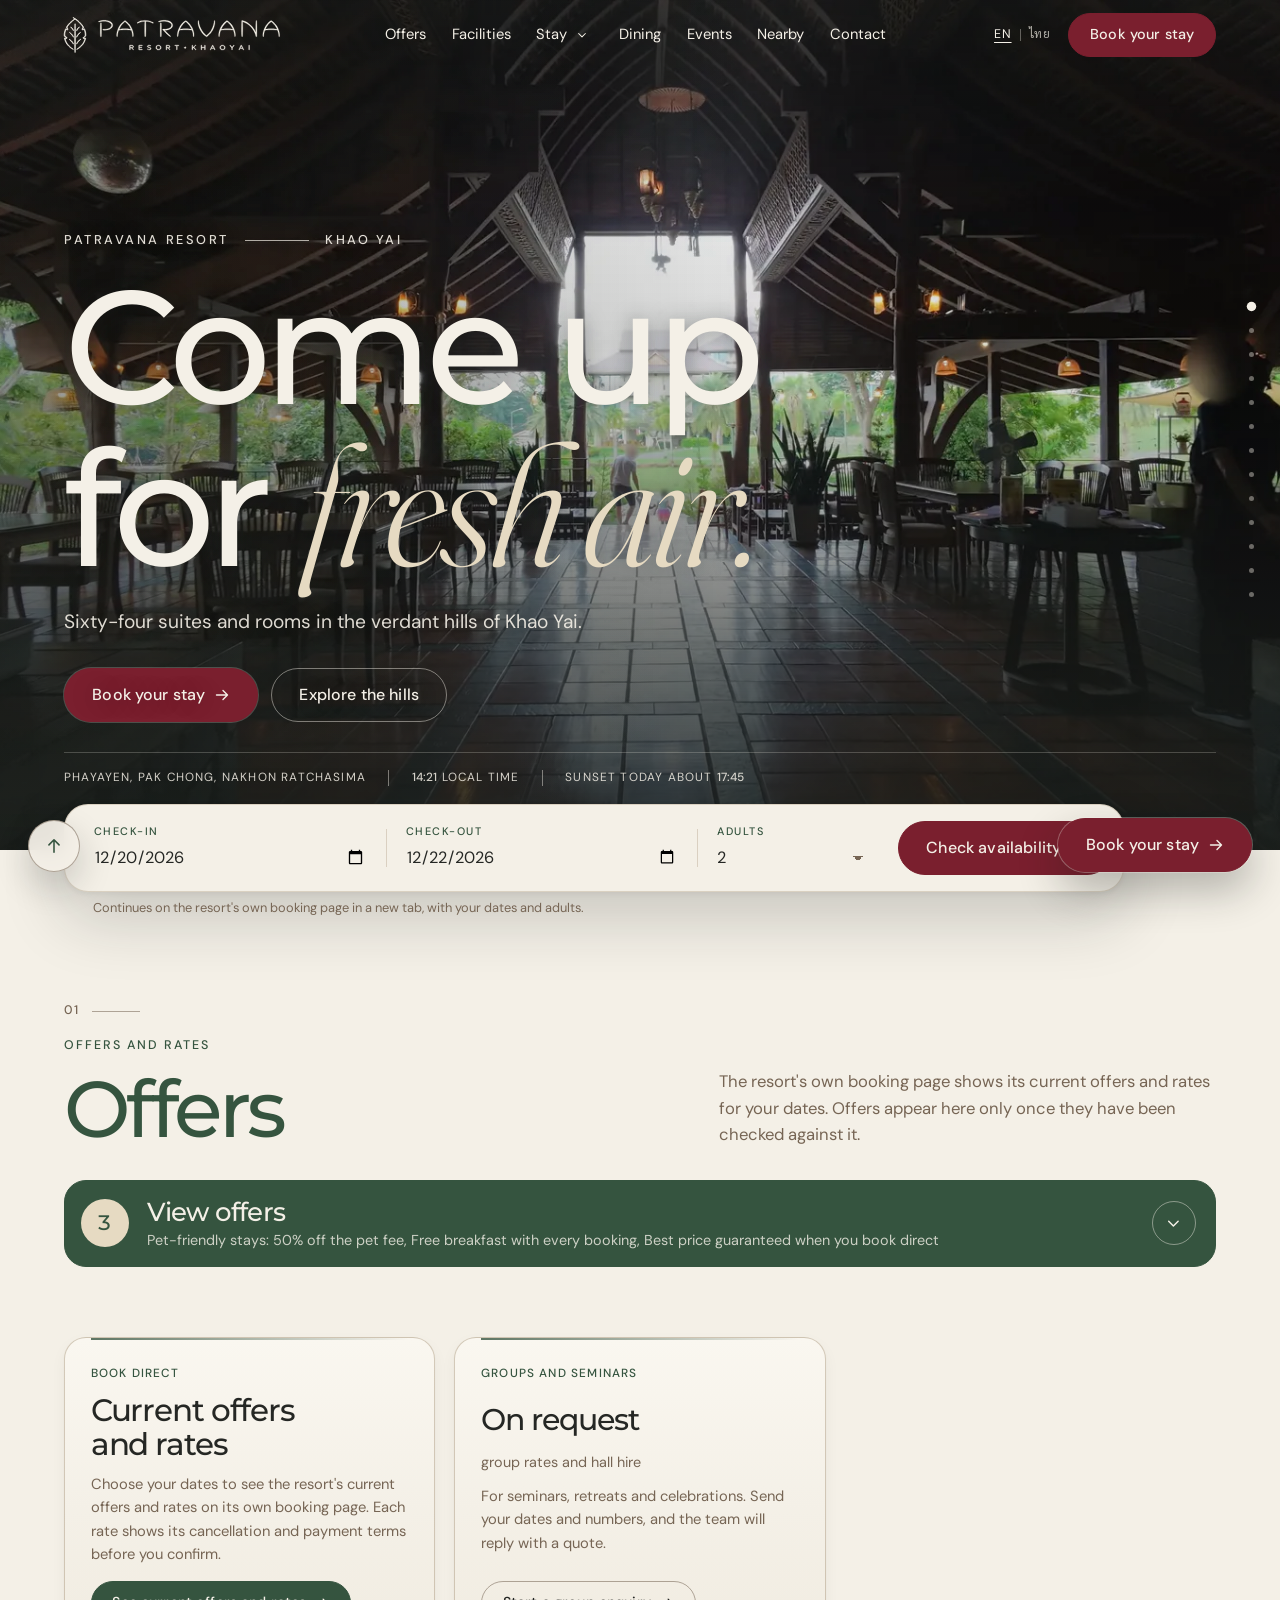
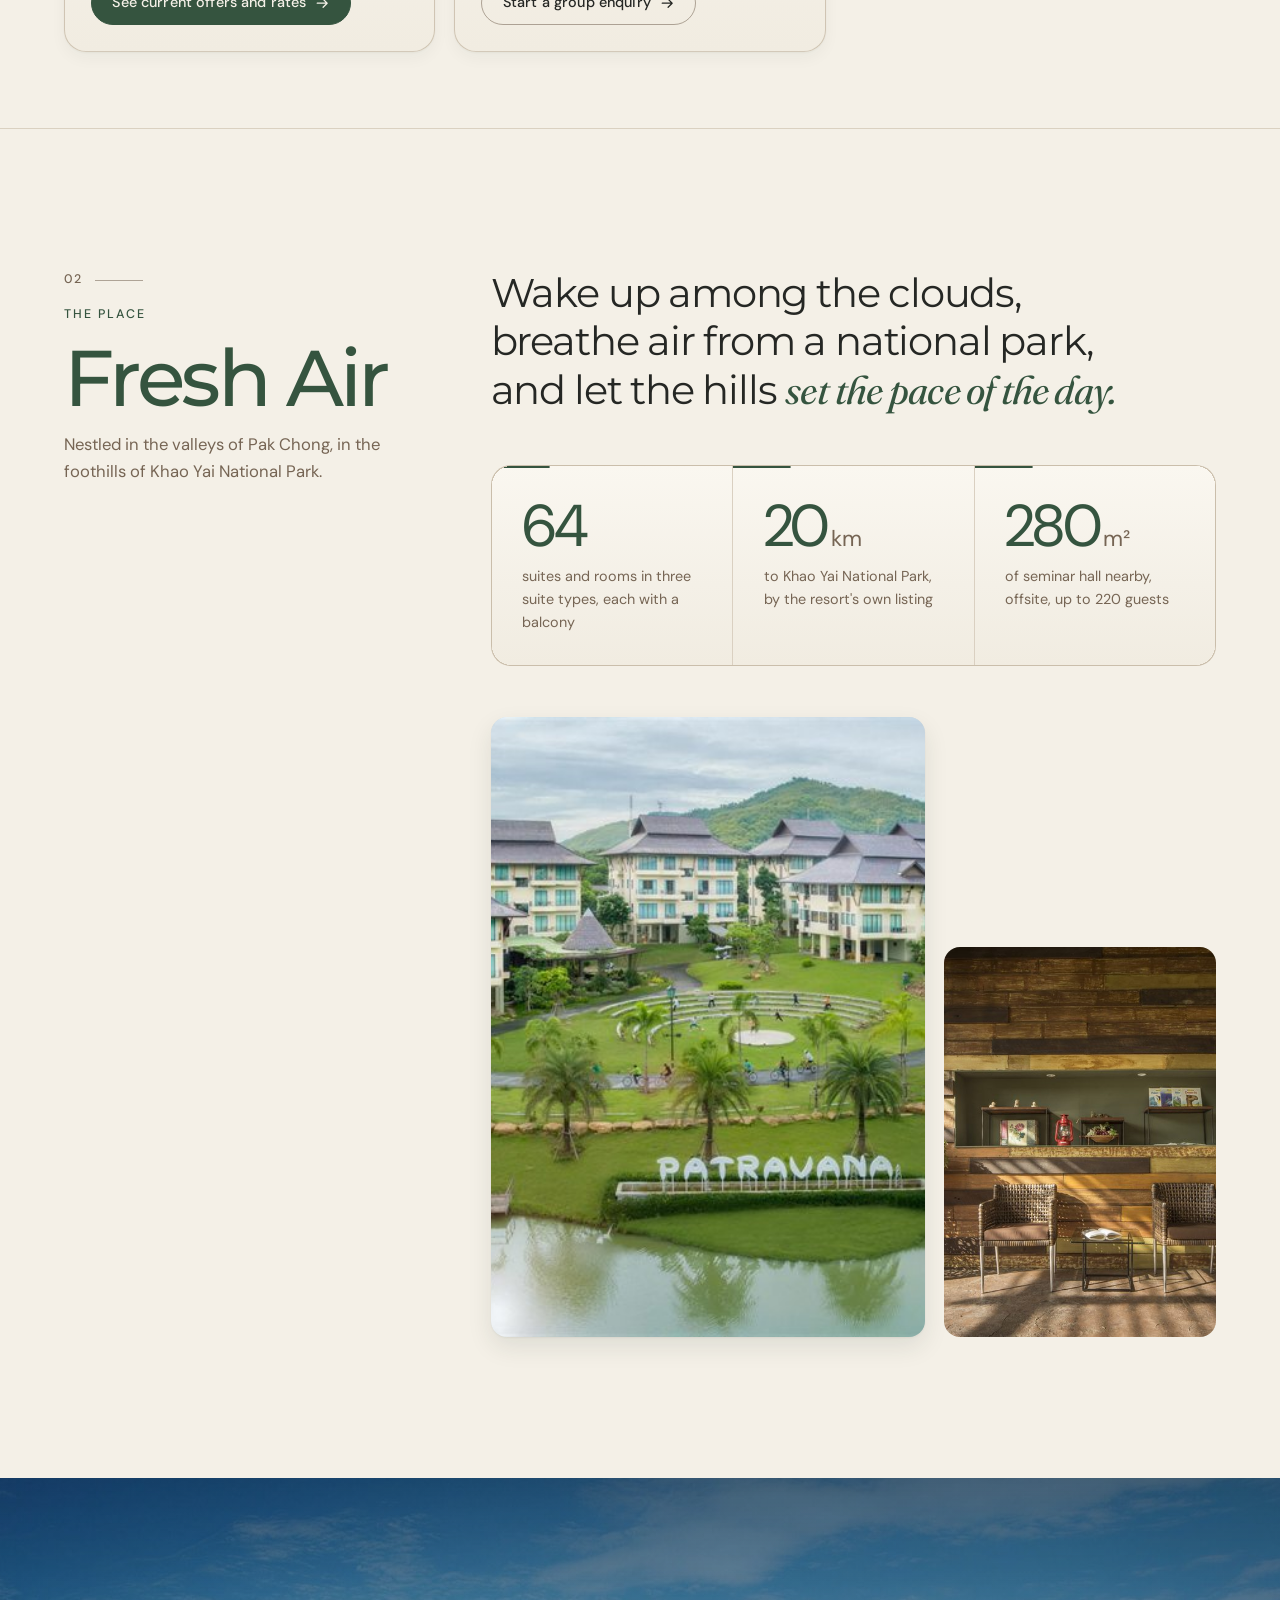
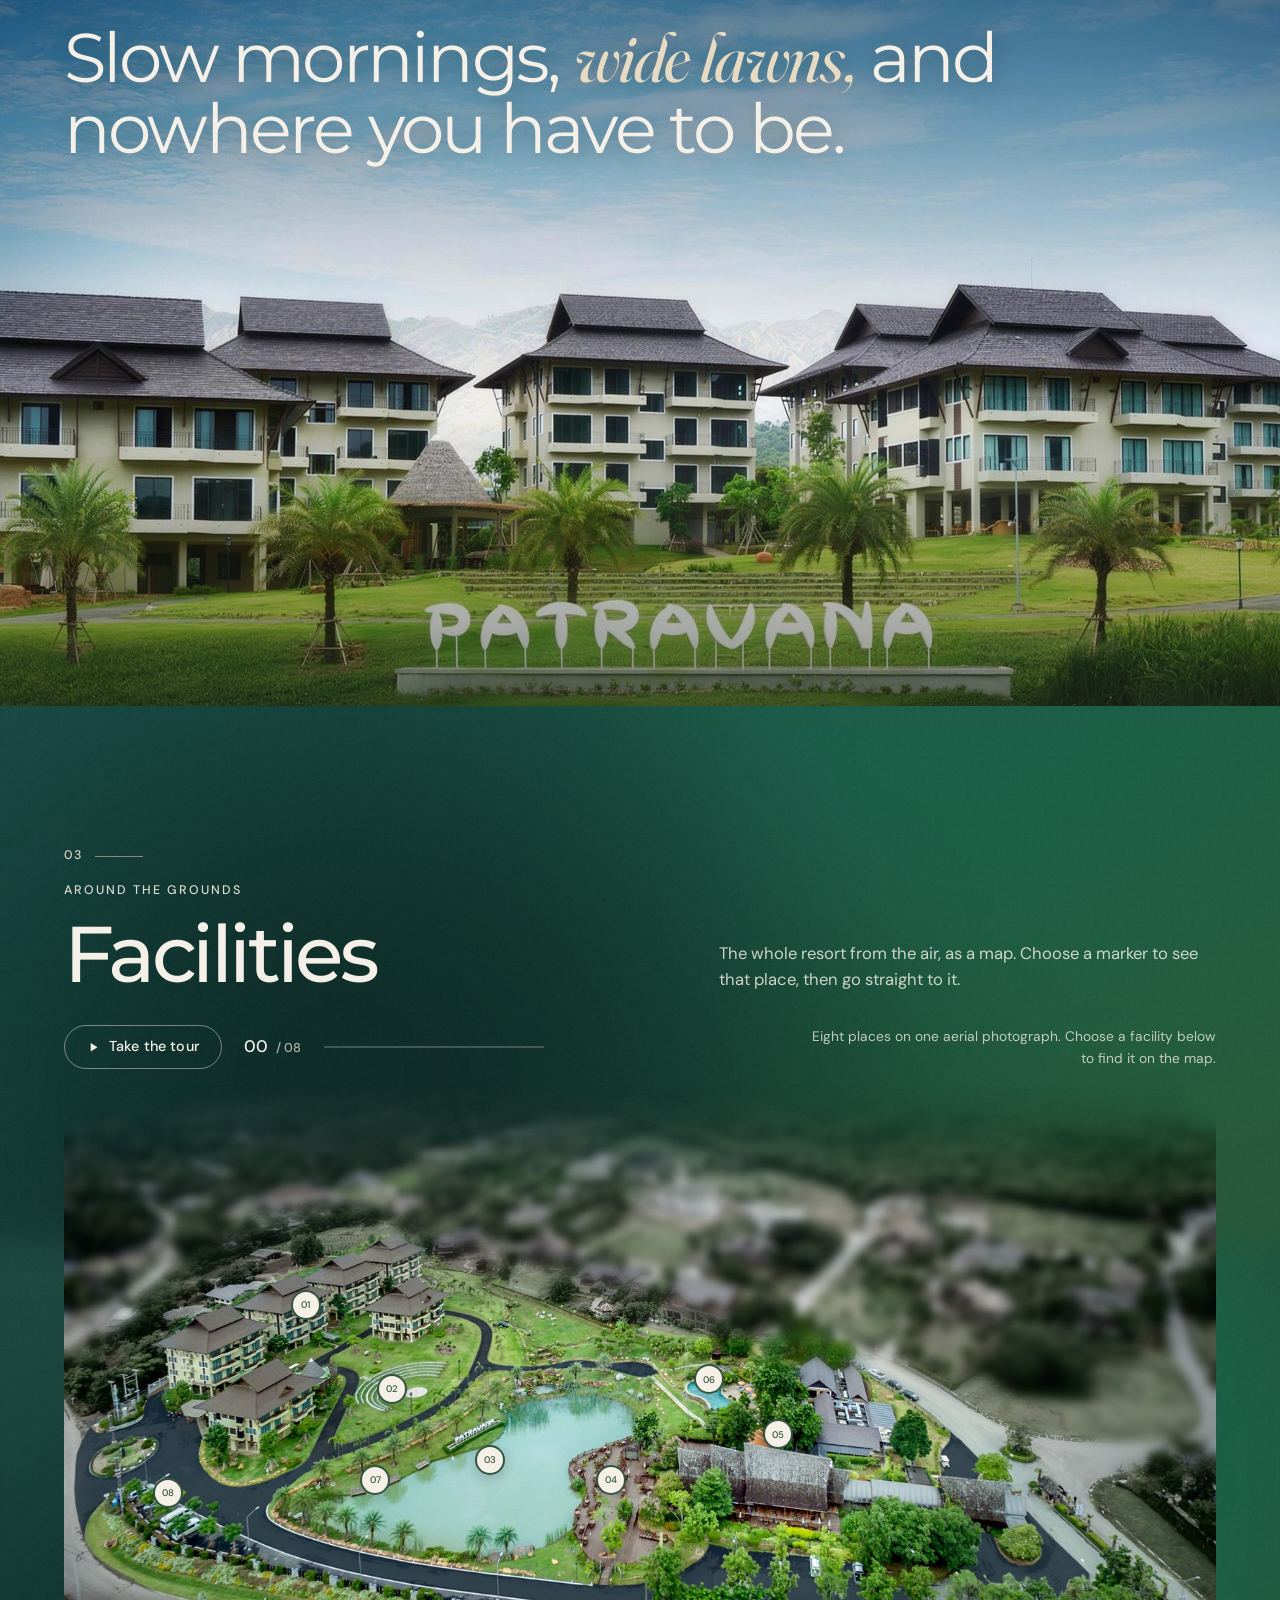
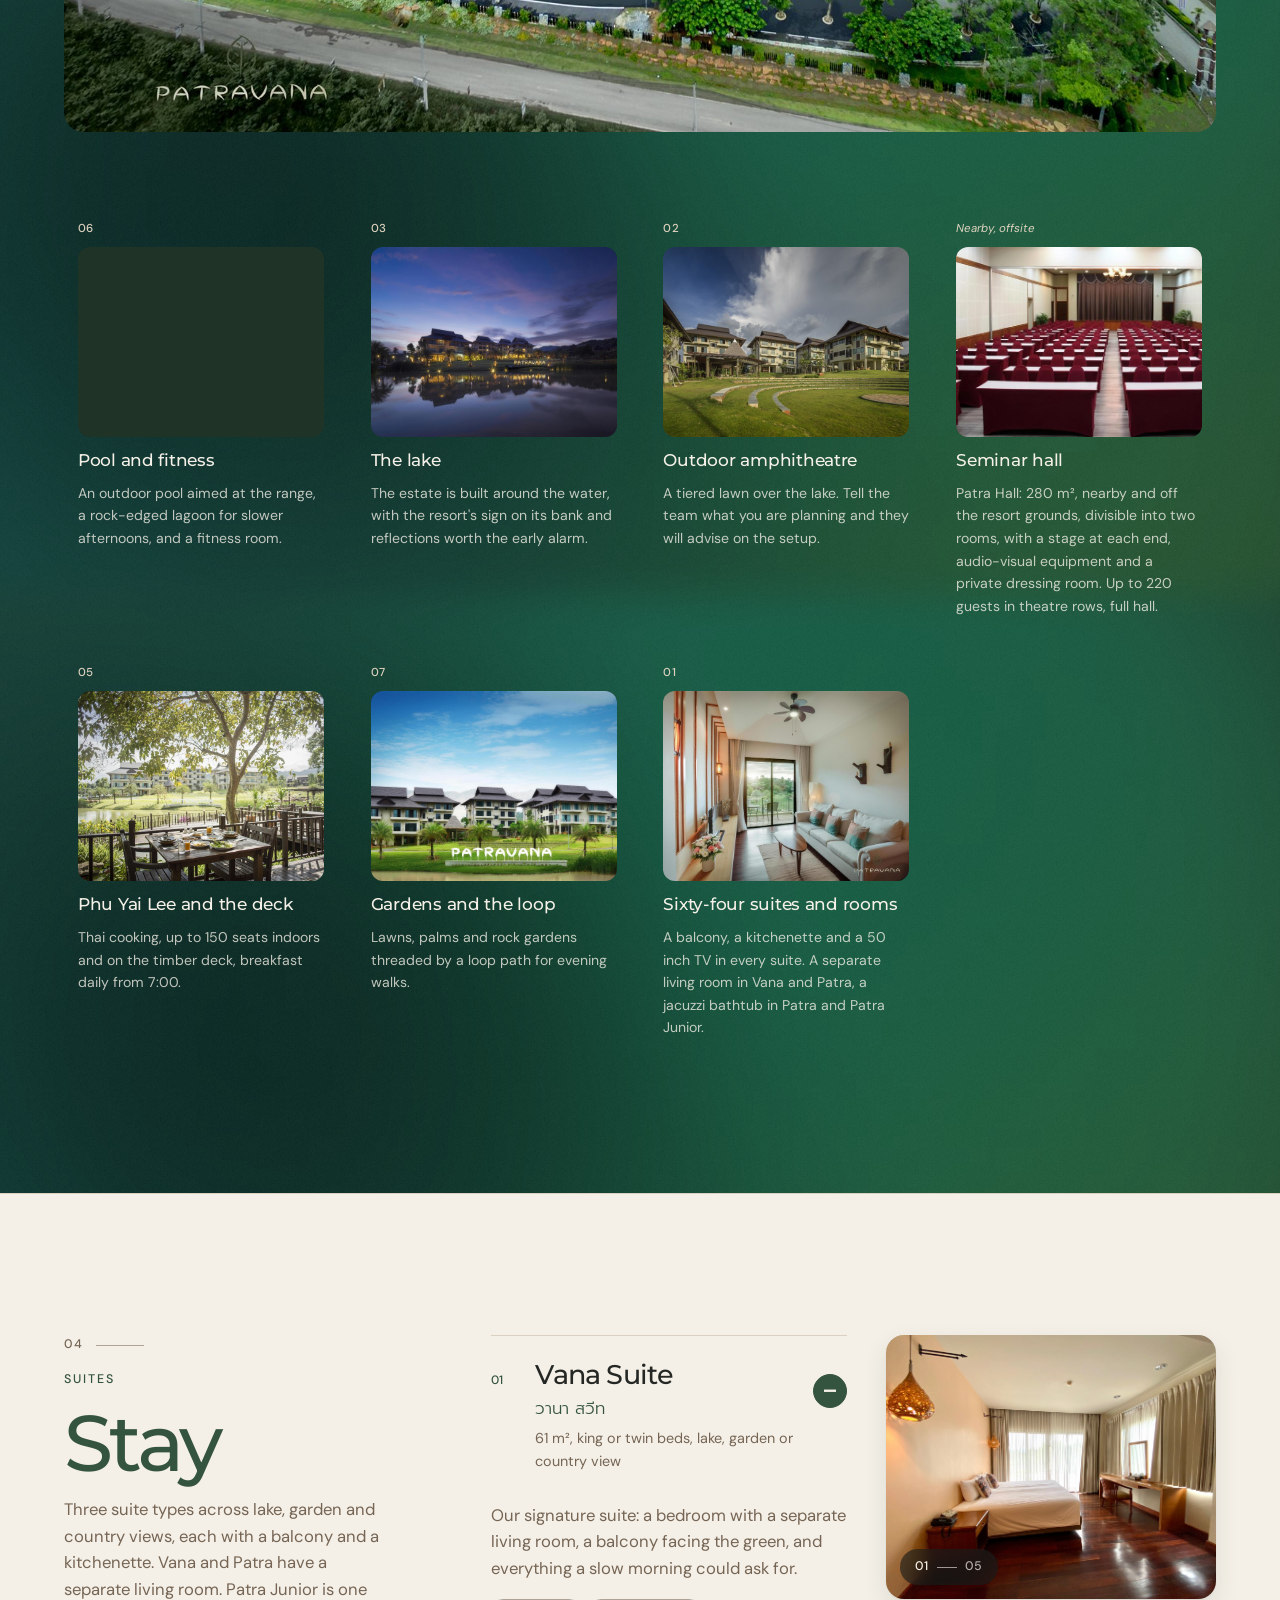
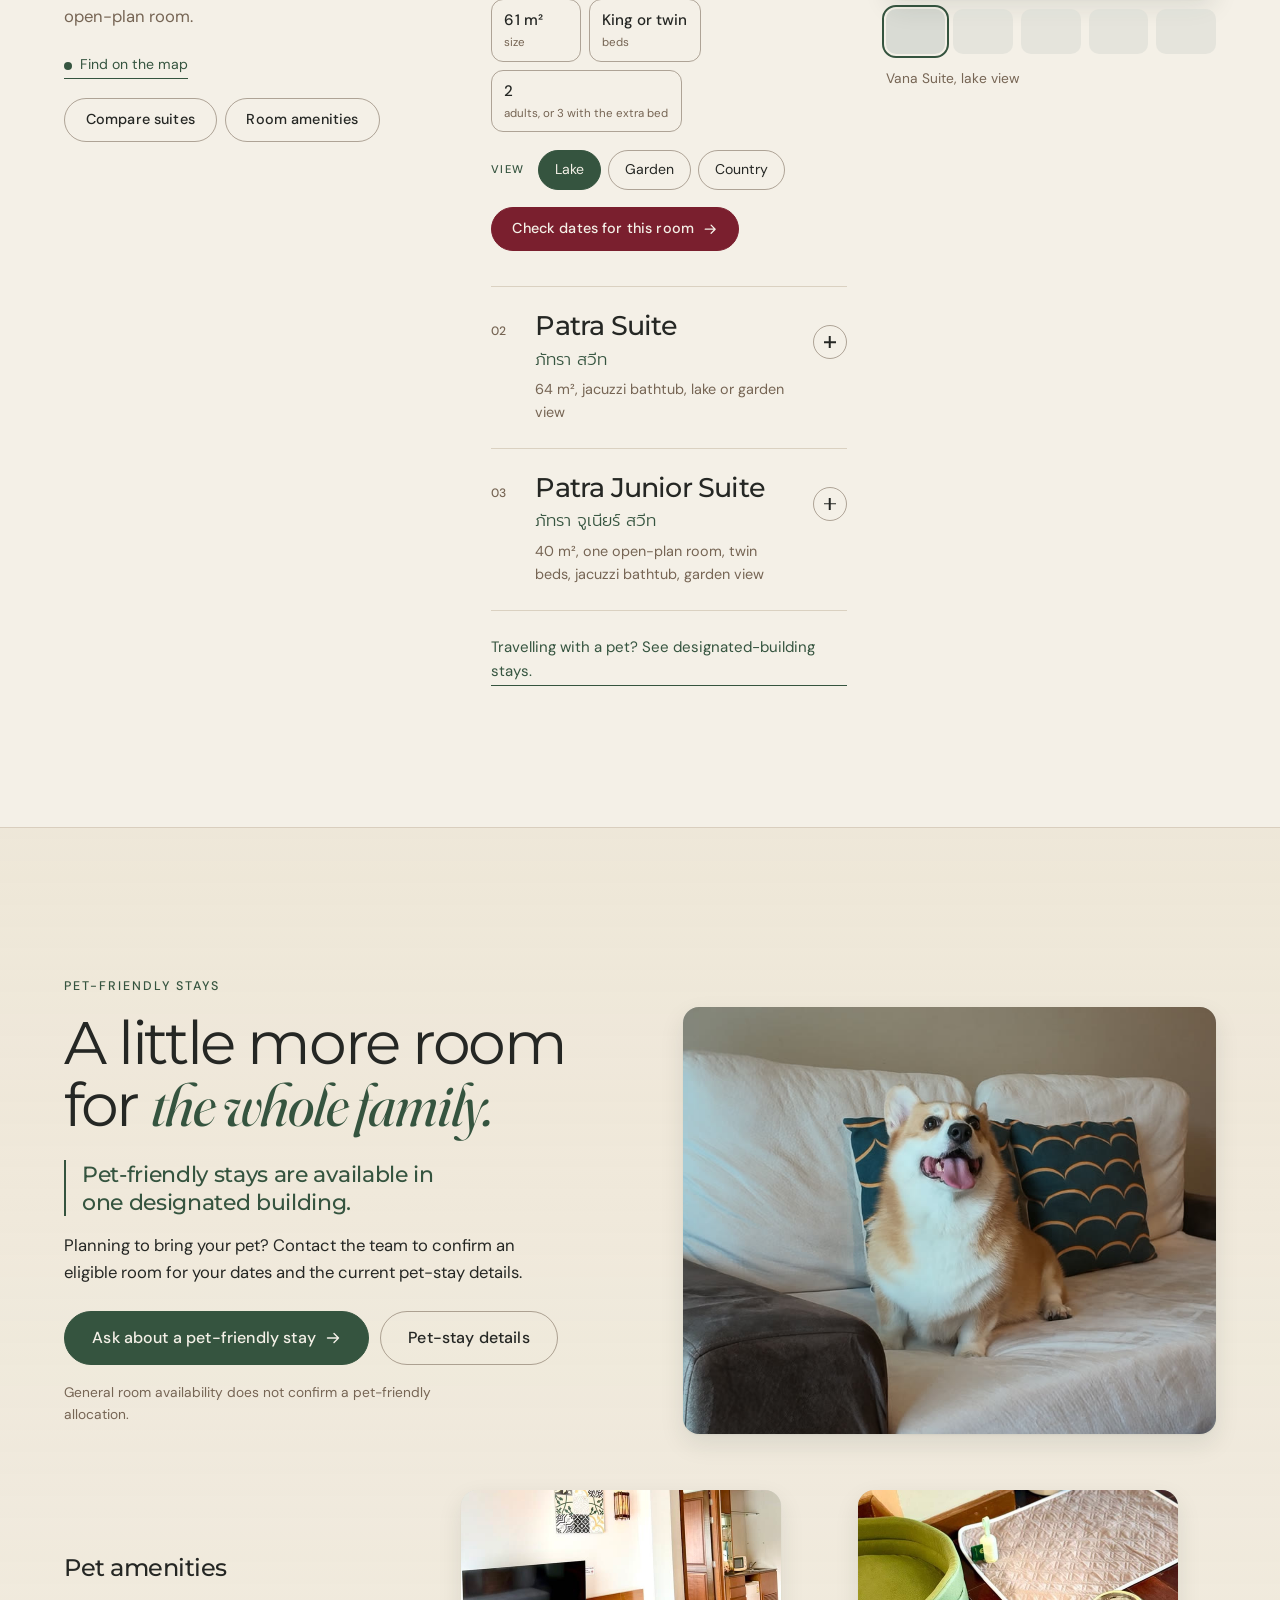
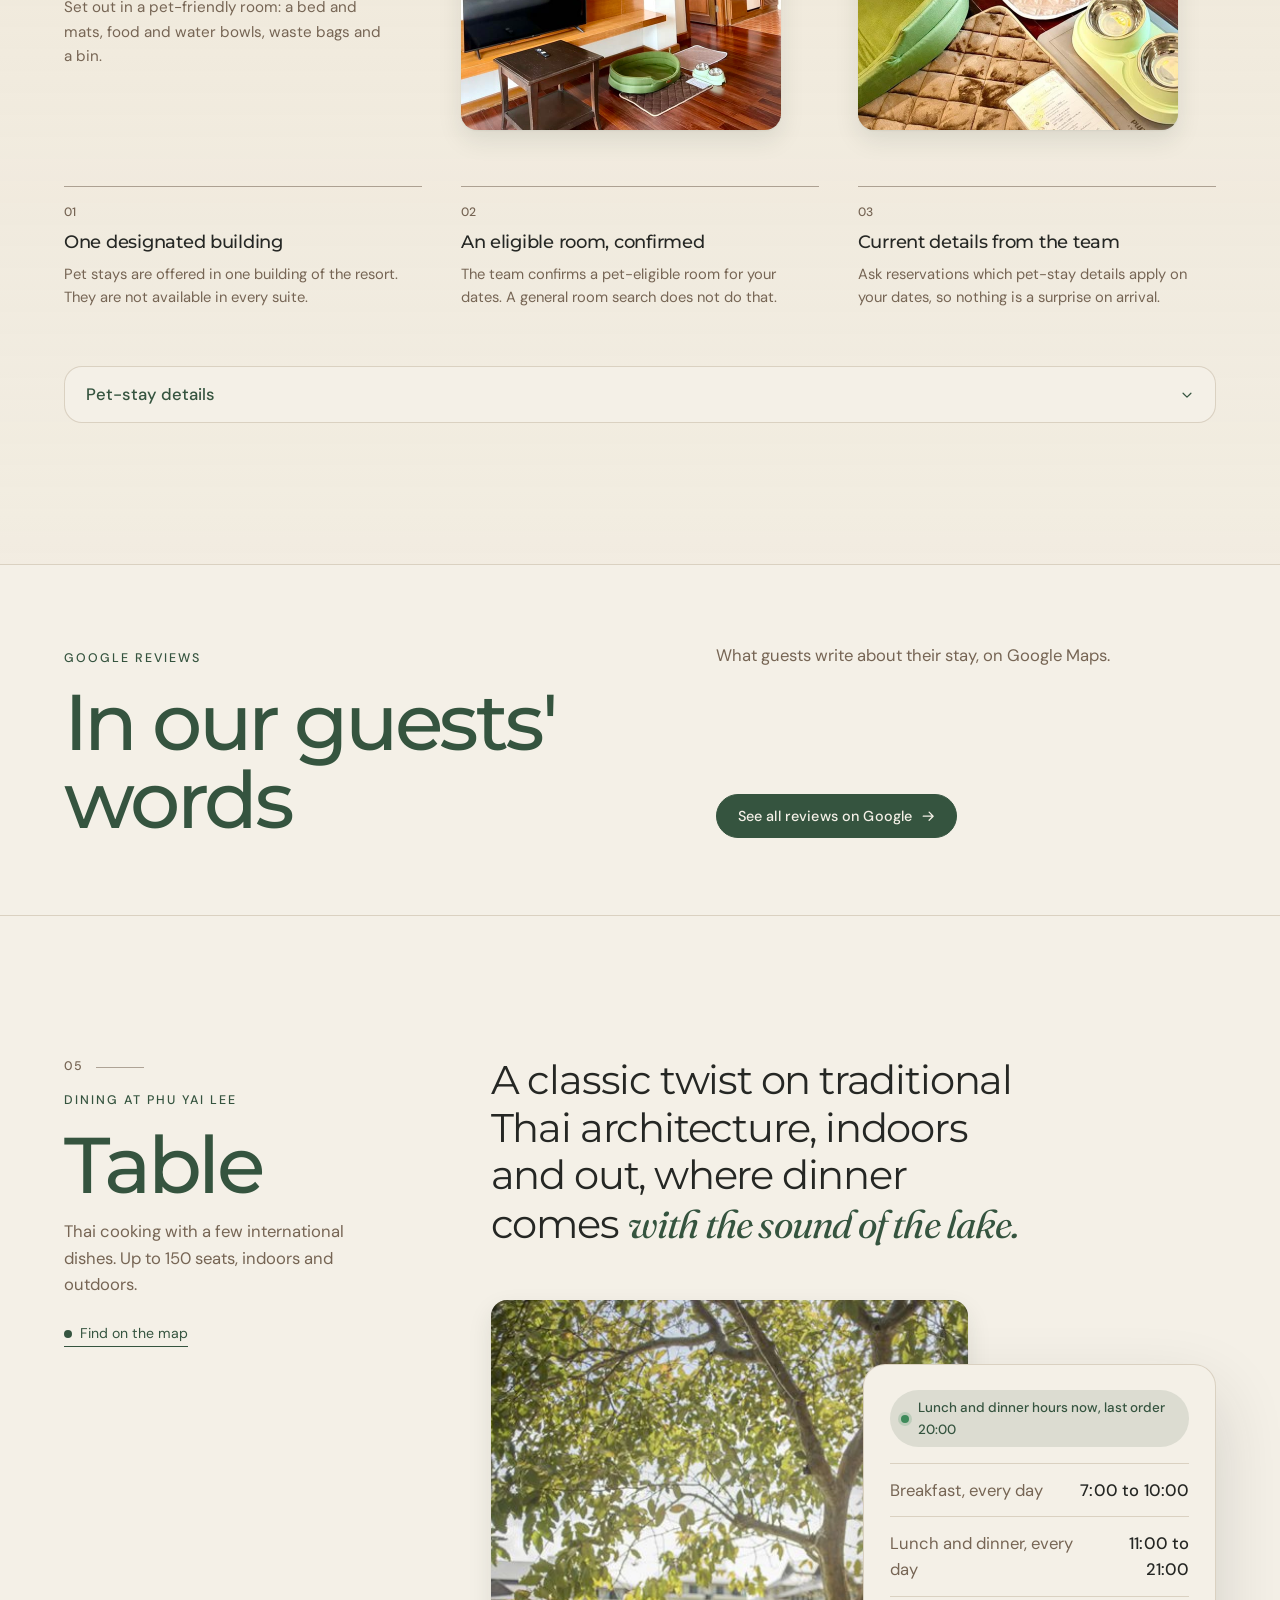
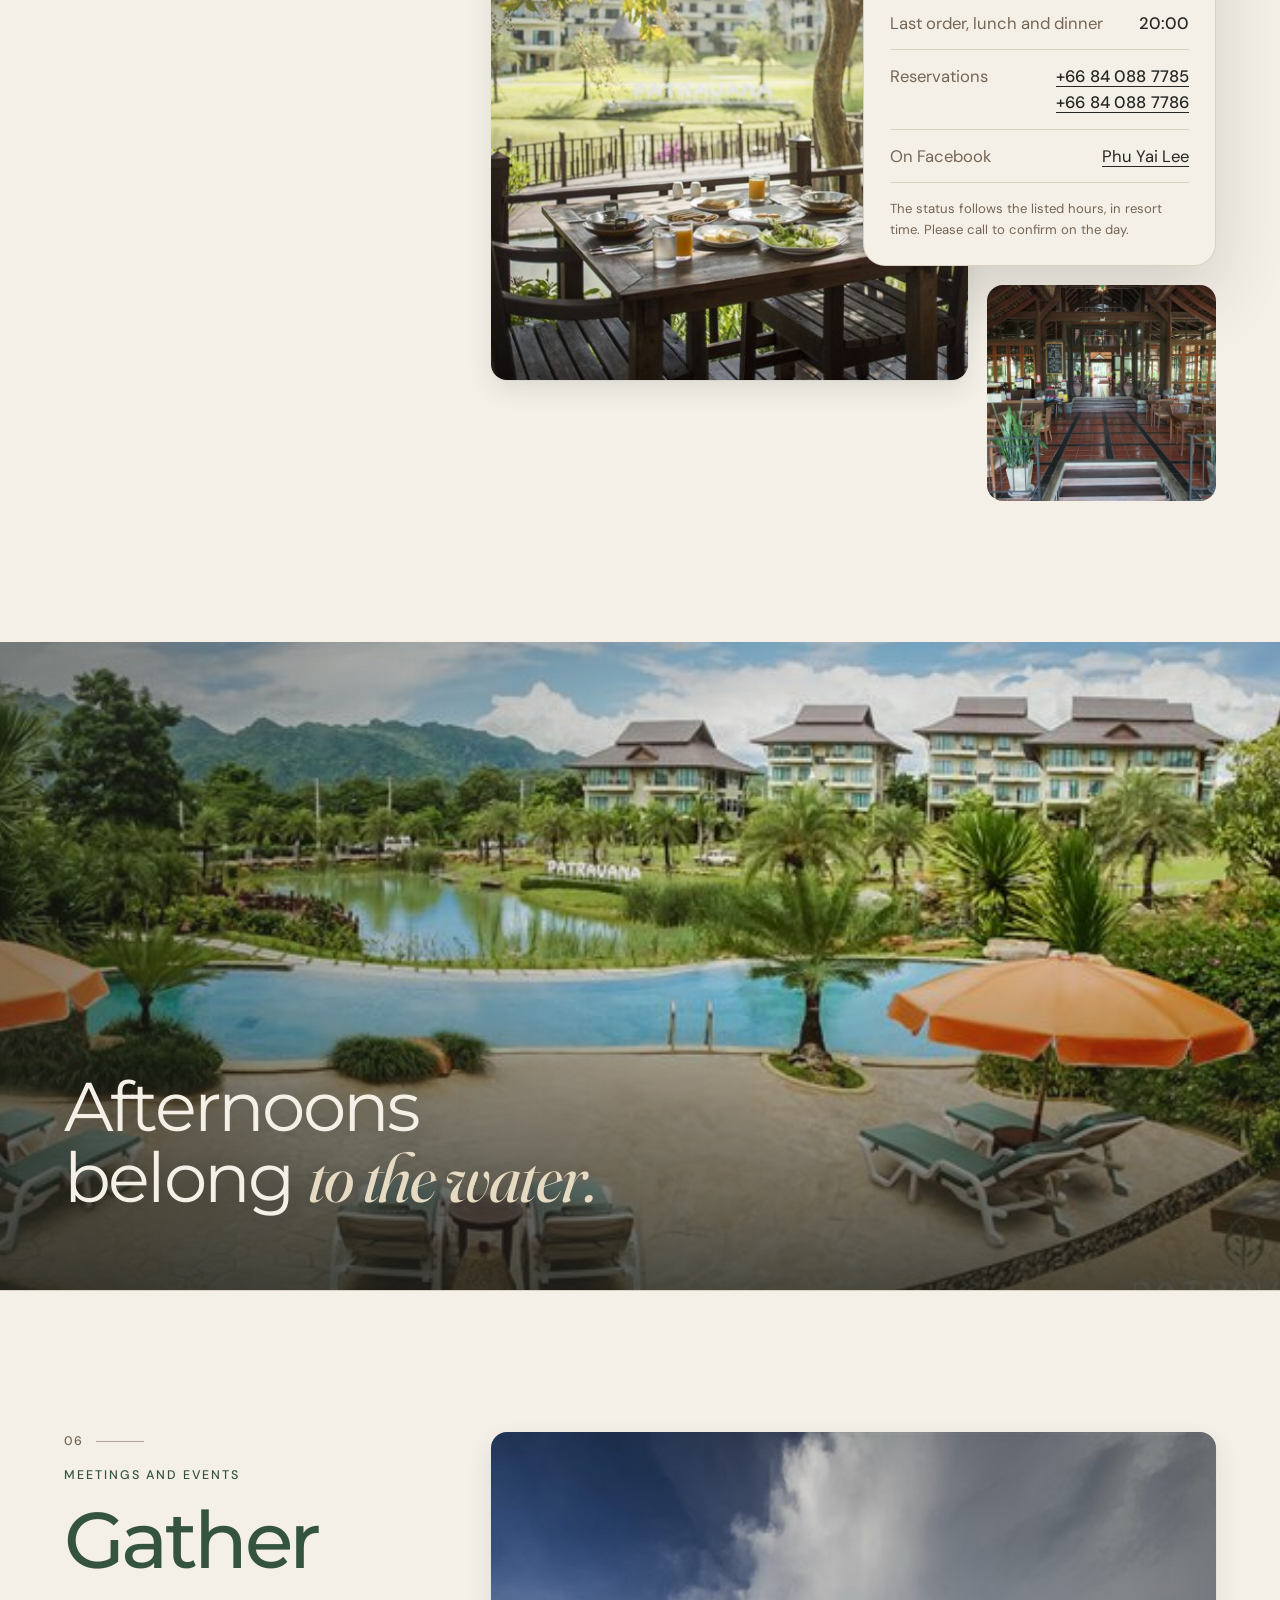
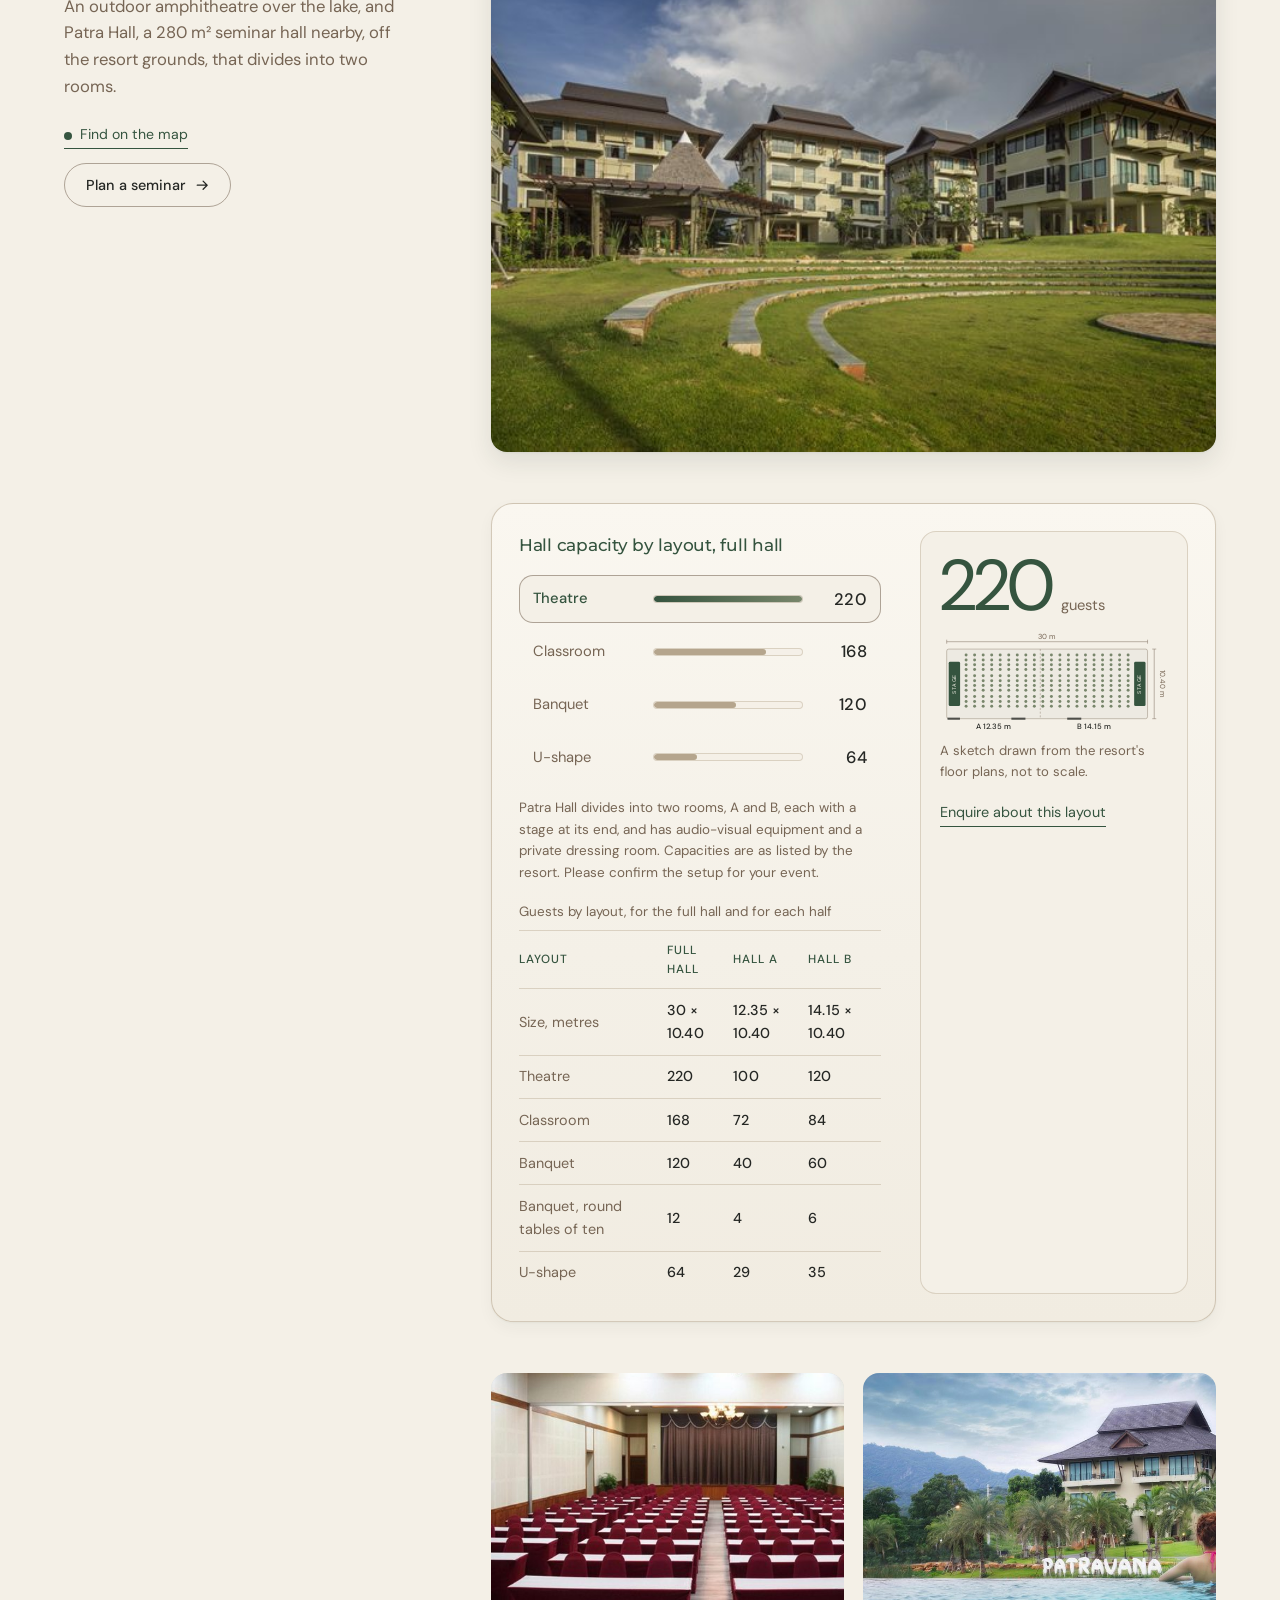
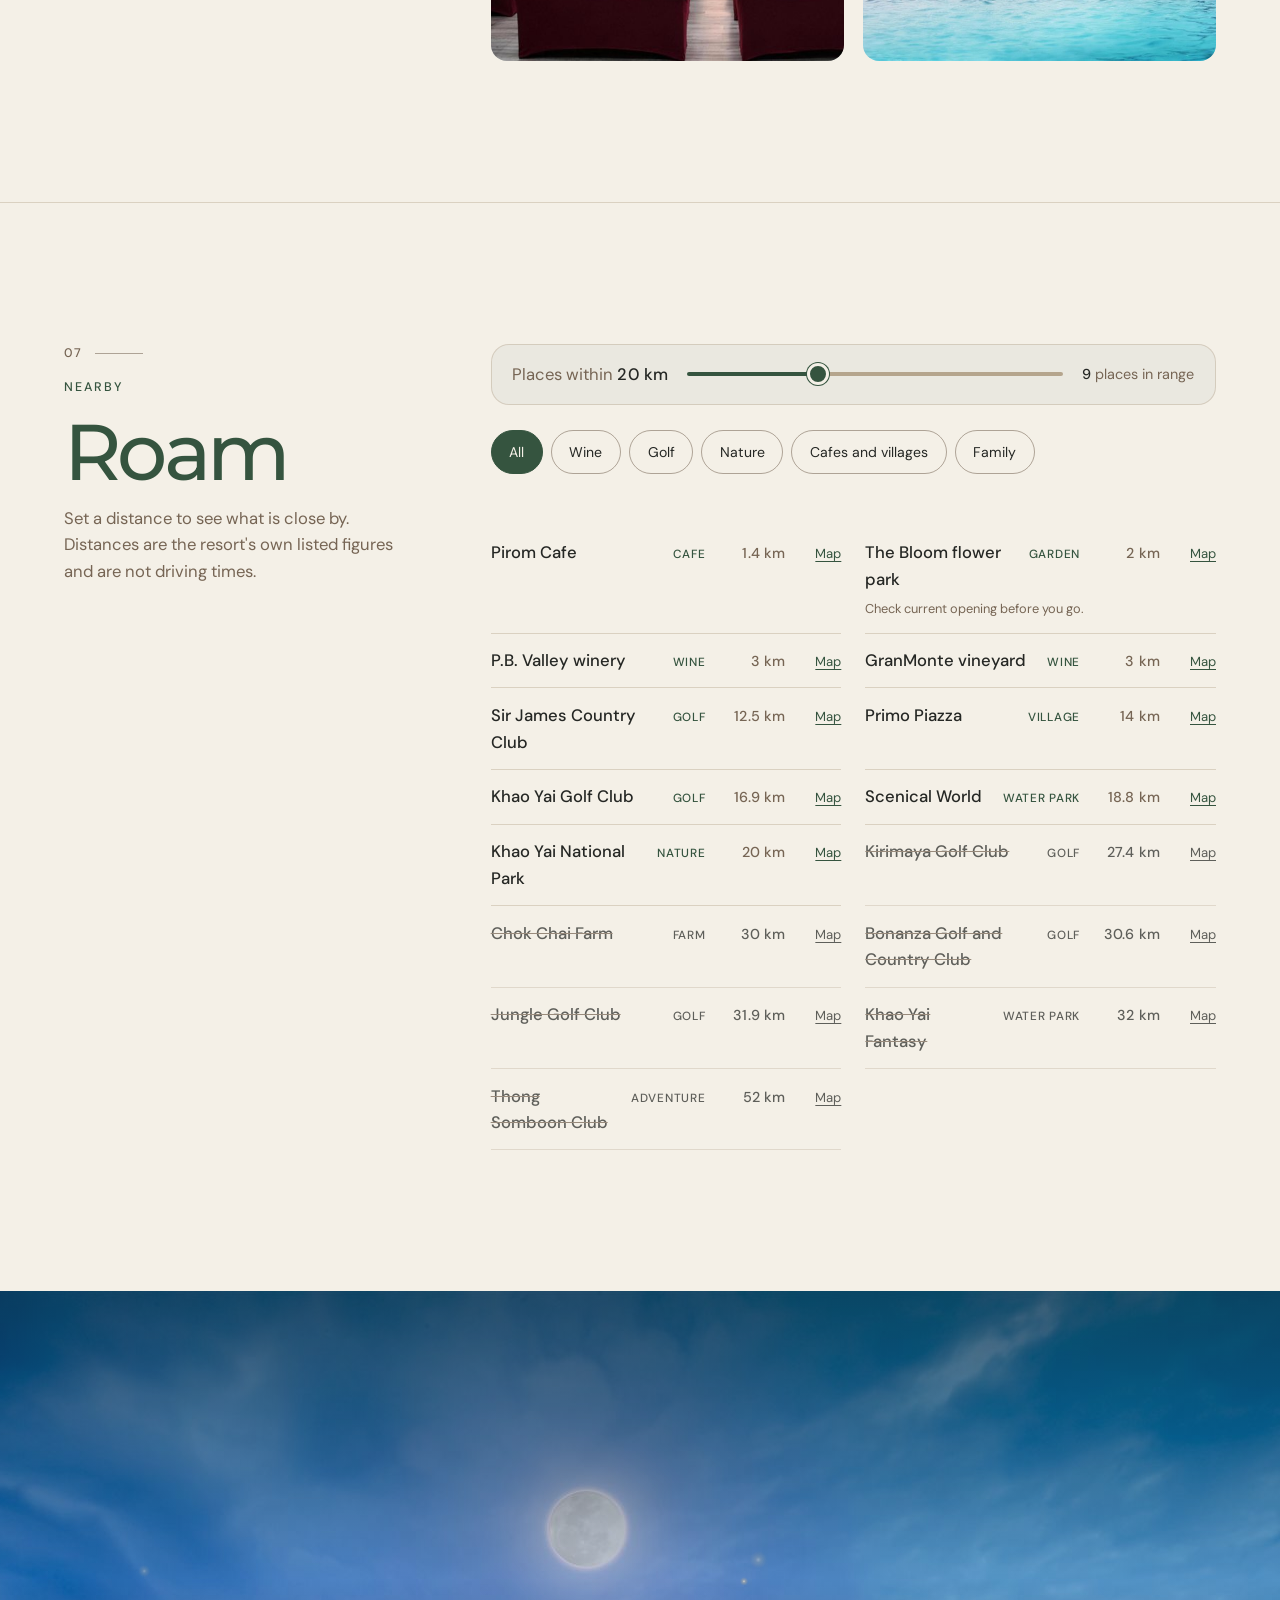
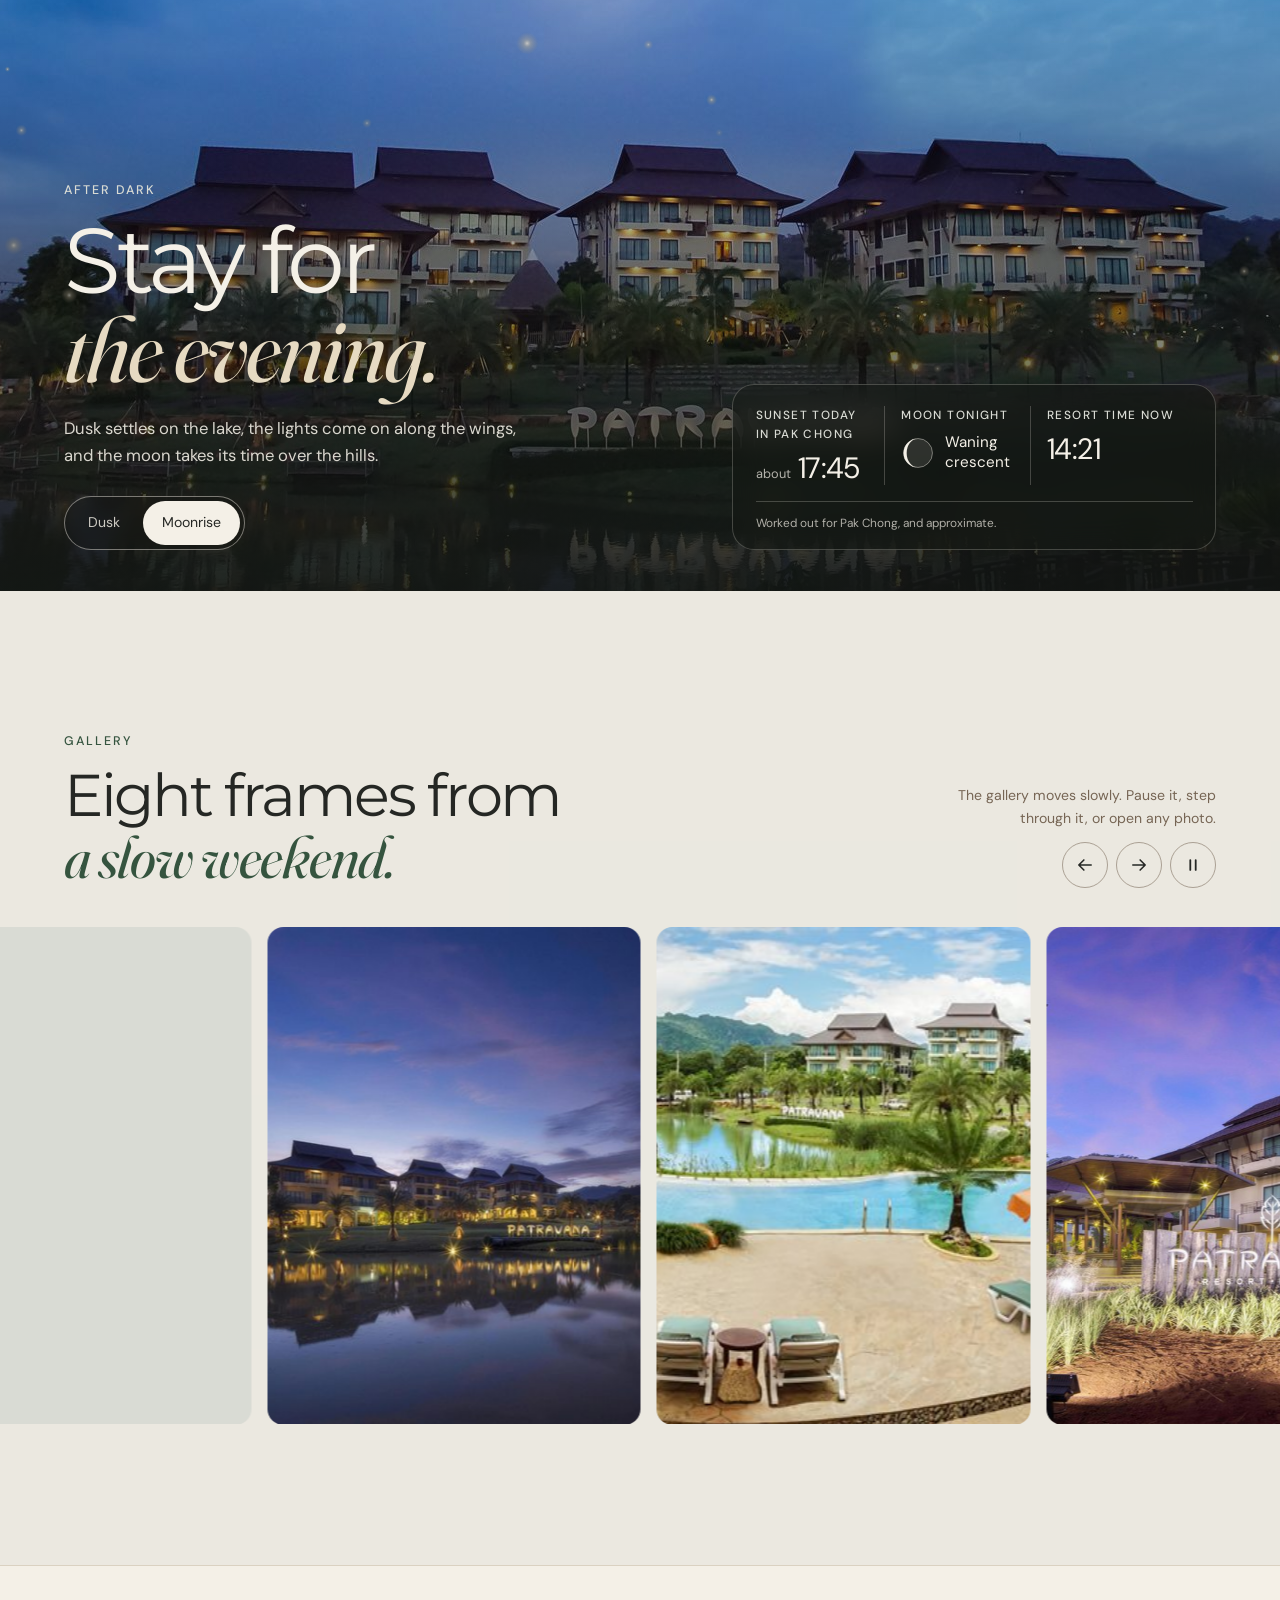
==== commit 5bb96251: "Content revision 56 from the Sheet" ====
--- a/index.html
+++ b/index.html
@@ -2,10 +2,10 @@
 <html lang="en" data-locale="en">
 <head>
 <meta charset="UTF-8">
-<meta name="pv-build" content="a8347b22b896-c55">
-<meta name="pv-content" content="55">
+<meta name="pv-build" content="a8347b22b896-c56">
+<meta name="pv-content" content="56">
 <meta name="pv-live" content="https://script.google.com/macros/s/AKfycbzUB0wwKaD7KskTFDWAxMB_kcaBExYeVBPkADWCVvrliZ0Tt8rdQpBARE51c_UGg0Pj/exec">
-<script data-pv-lane>/[?&]live(=|&|$)/.test(location.search)&&window.fetch&&(window.PVLane=fetch("https://script.google.com/macros/s/AKfycbzUB0wwKaD7KskTFDWAxMB_kcaBExYeVBPkADWCVvrliZ0Tt8rdQpBARE51c_UGg0Pj/exec?since=55",{credentials:"omit",cache:"no-store",redirect:"follow"}).then(function(r){return r.ok?r.json():null}).catch(function(){return null}))</script>
+<script data-pv-lane>/[?&]live(=|&|$)/.test(location.search)&&window.fetch&&(window.PVLane=fetch("https://script.google.com/macros/s/AKfycbzUB0wwKaD7KskTFDWAxMB_kcaBExYeVBPkADWCVvrliZ0Tt8rdQpBARE51c_UGg0Pj/exec?since=56",{credentials:"omit",cache:"no-store",redirect:"follow"}).then(function(r){return r.ok?r.json():null}).catch(function(){return null}))</script>
 <meta name="viewport" content="width=device-width, initial-scale=1.0, viewport-fit=cover">
 <link rel="canonical" href="https://www.patravana.com/">
 <link rel="alternate" hreflang="en" href="https://www.patravana.com/">
@@ -1457,8 +1457,8 @@
 })();
 </script>
 <!-- /motion-libs -->
-<script src="facts.js?v=7689f2a7" defer></script>
-<script src="i18n.js?v=9b978805" defer></script>
+<script src="facts.js?v=b8afb139" defer></script>
+<script src="i18n.js?v=ccbb15f7" defer></script>
 <script src="scene.js?v=29086502" defer></script>
 <script src="film-manifest.js?v=5f40123b" defer></script>
 <script src="film-stream.js?v=65575688" defer></script>
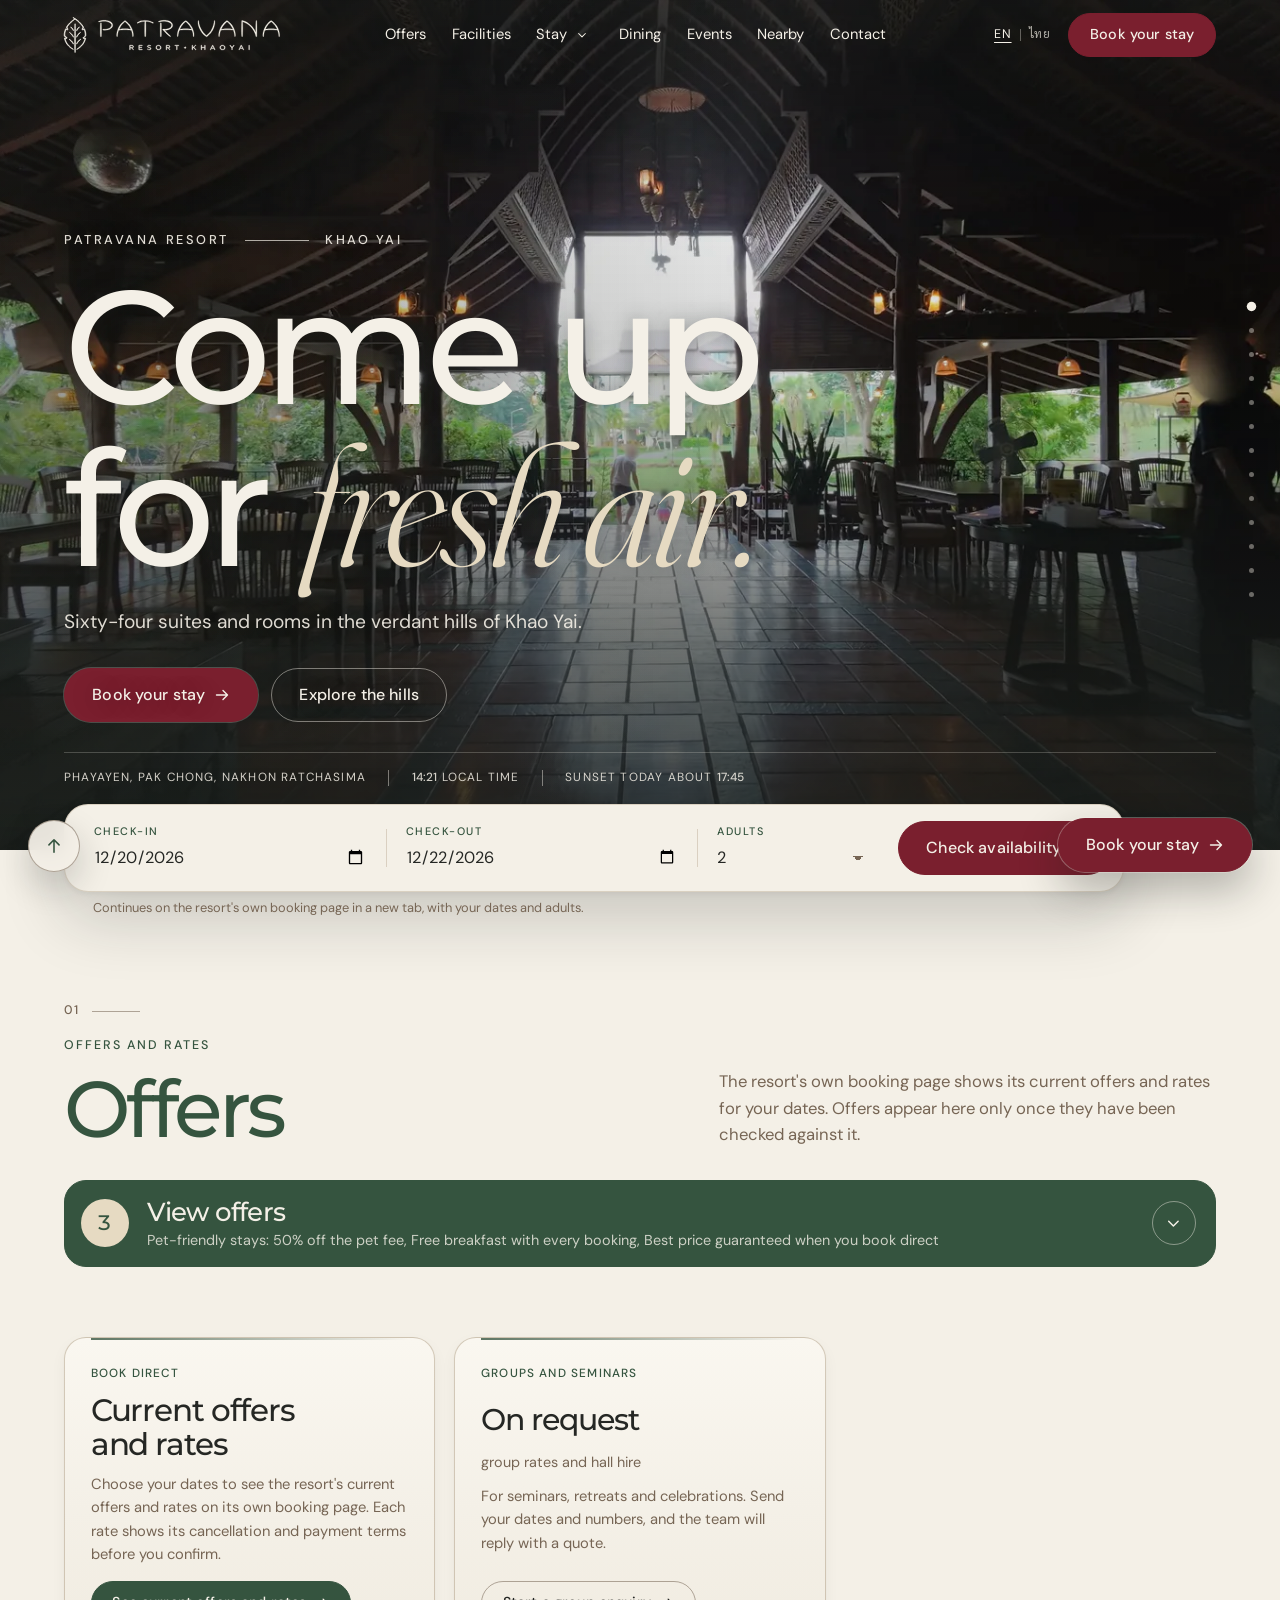
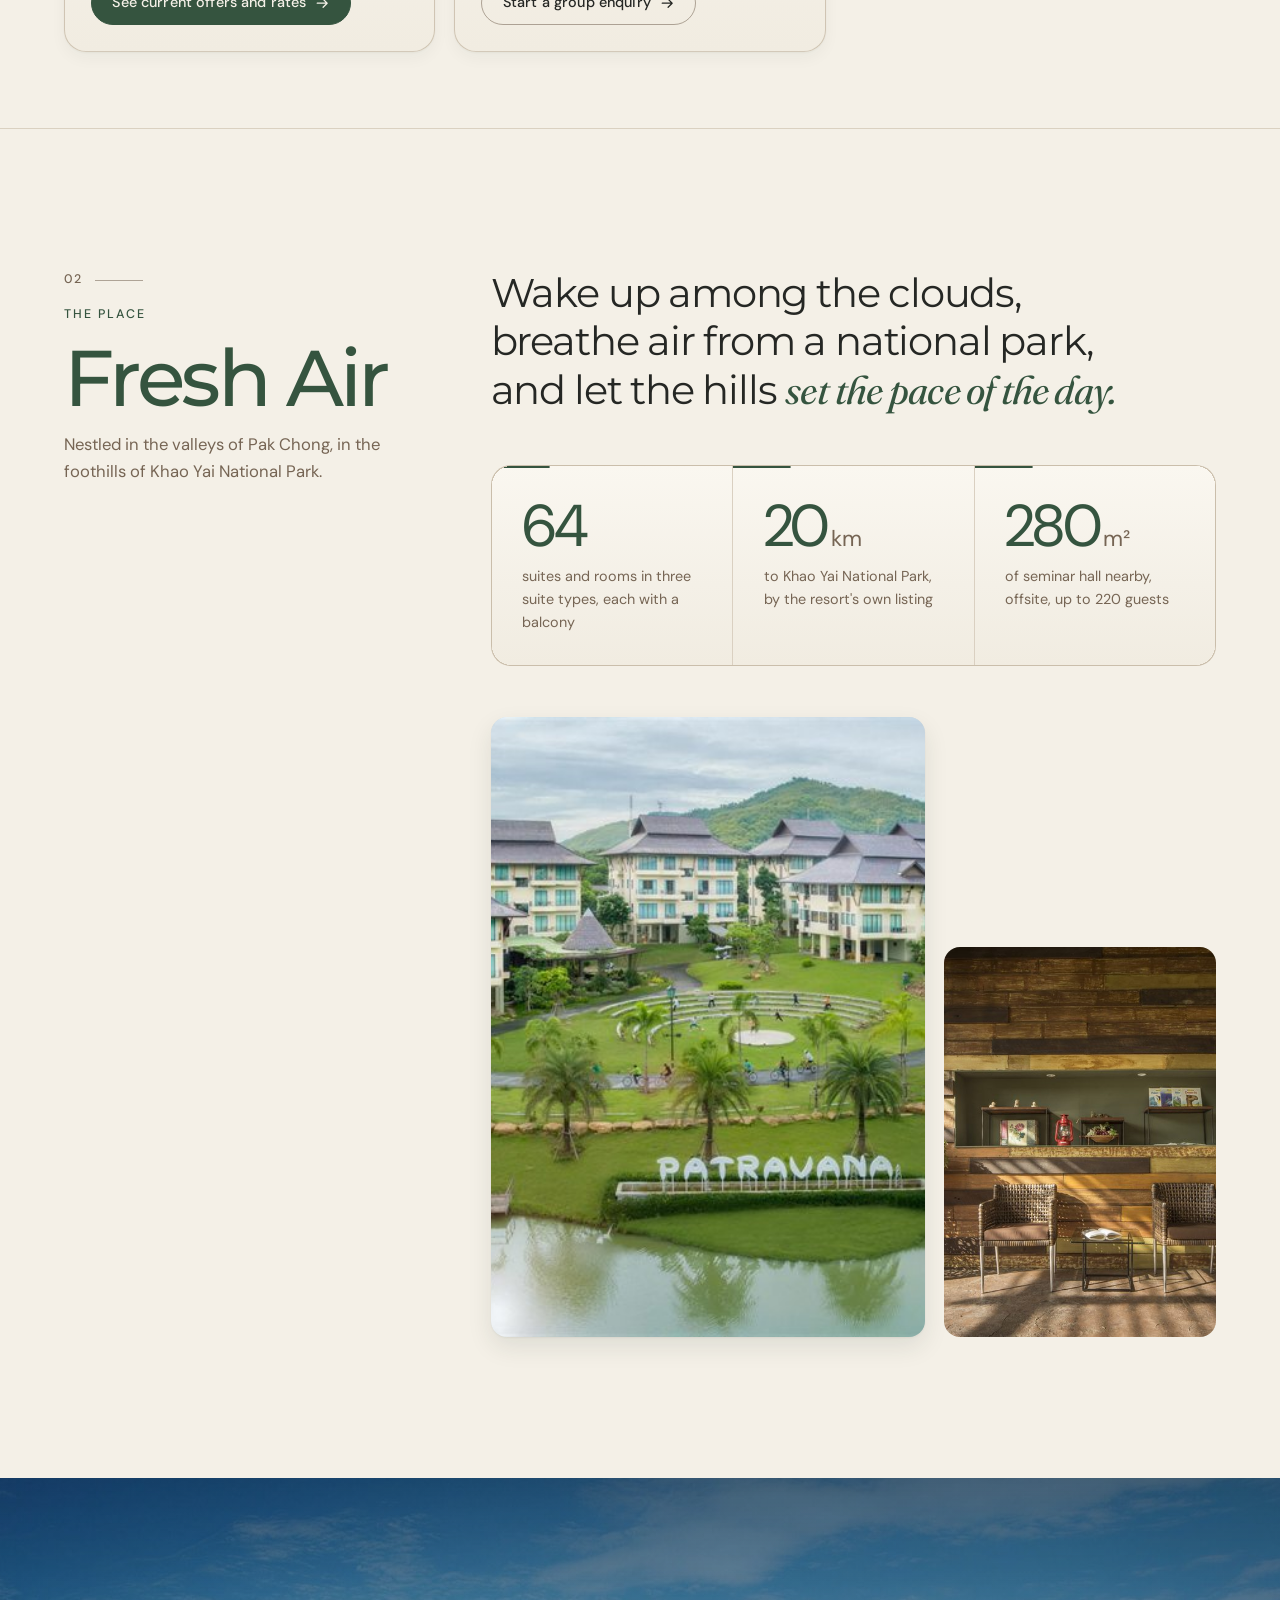
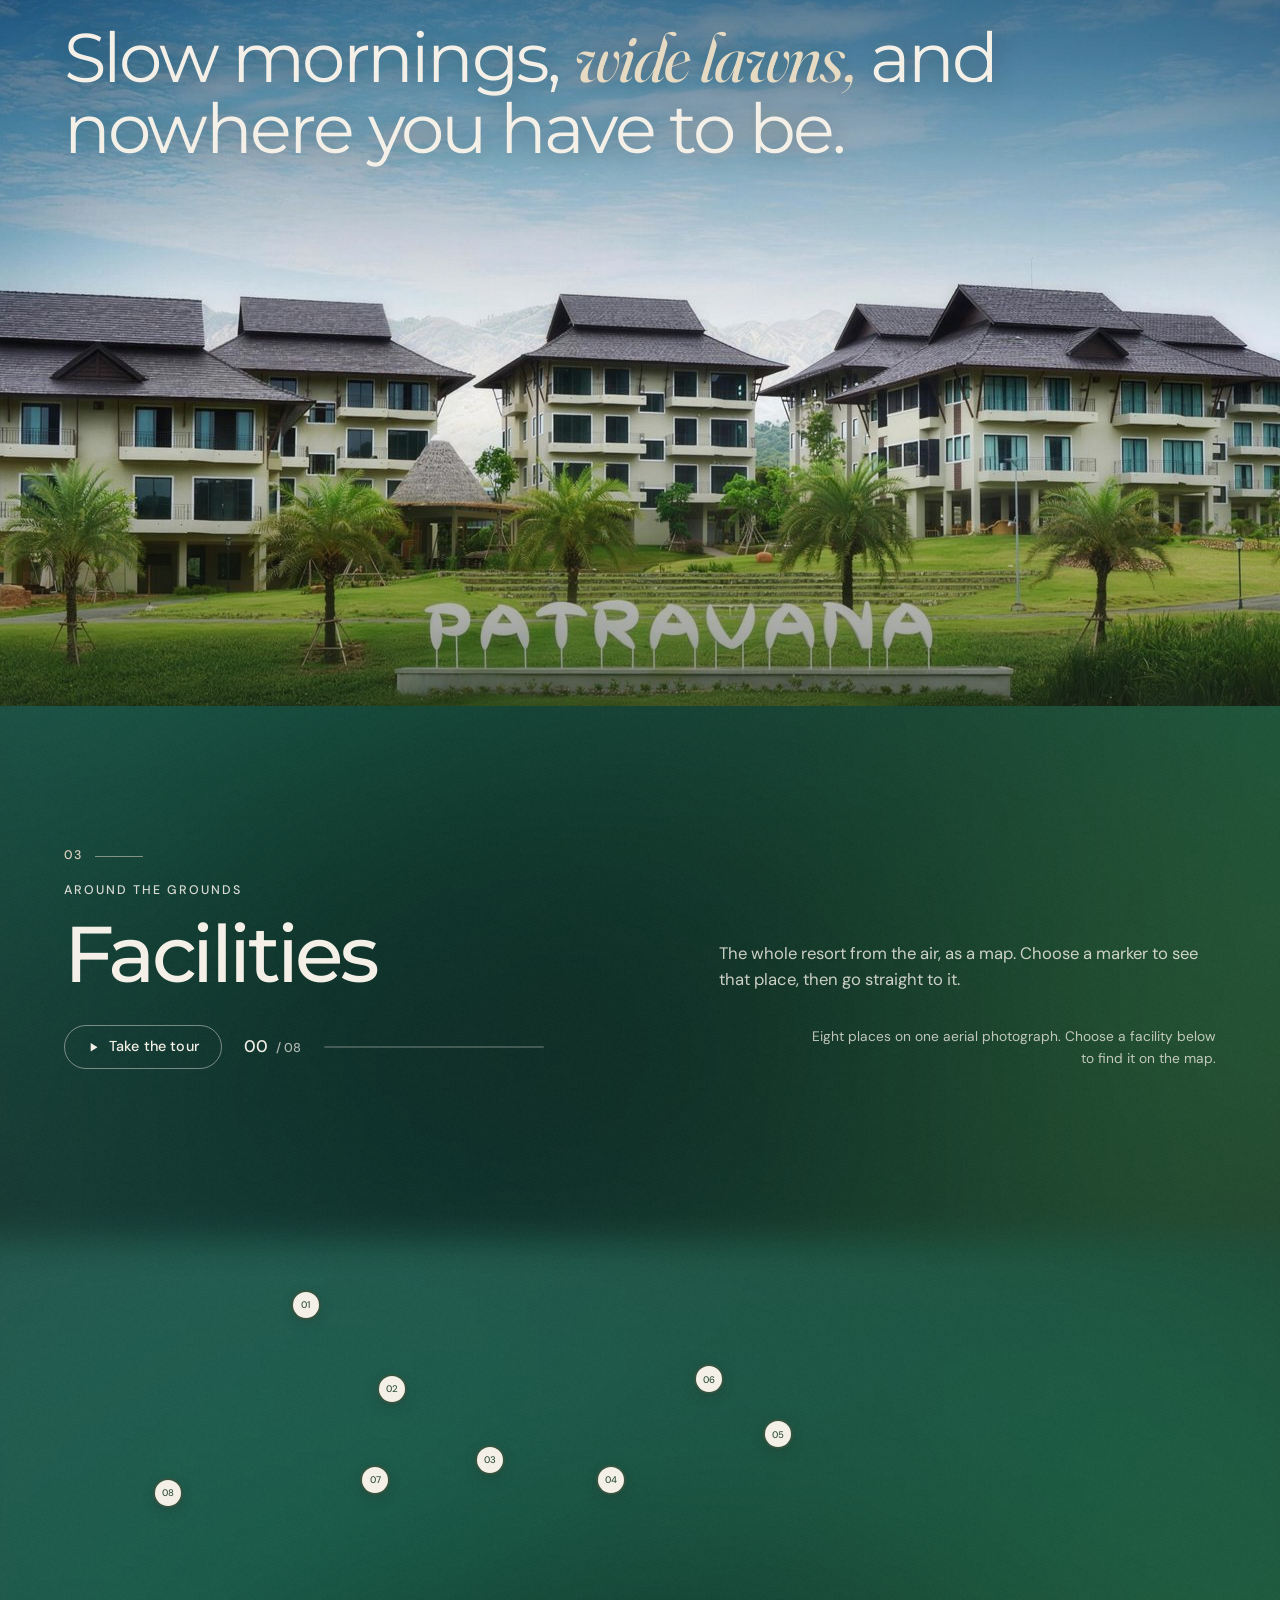
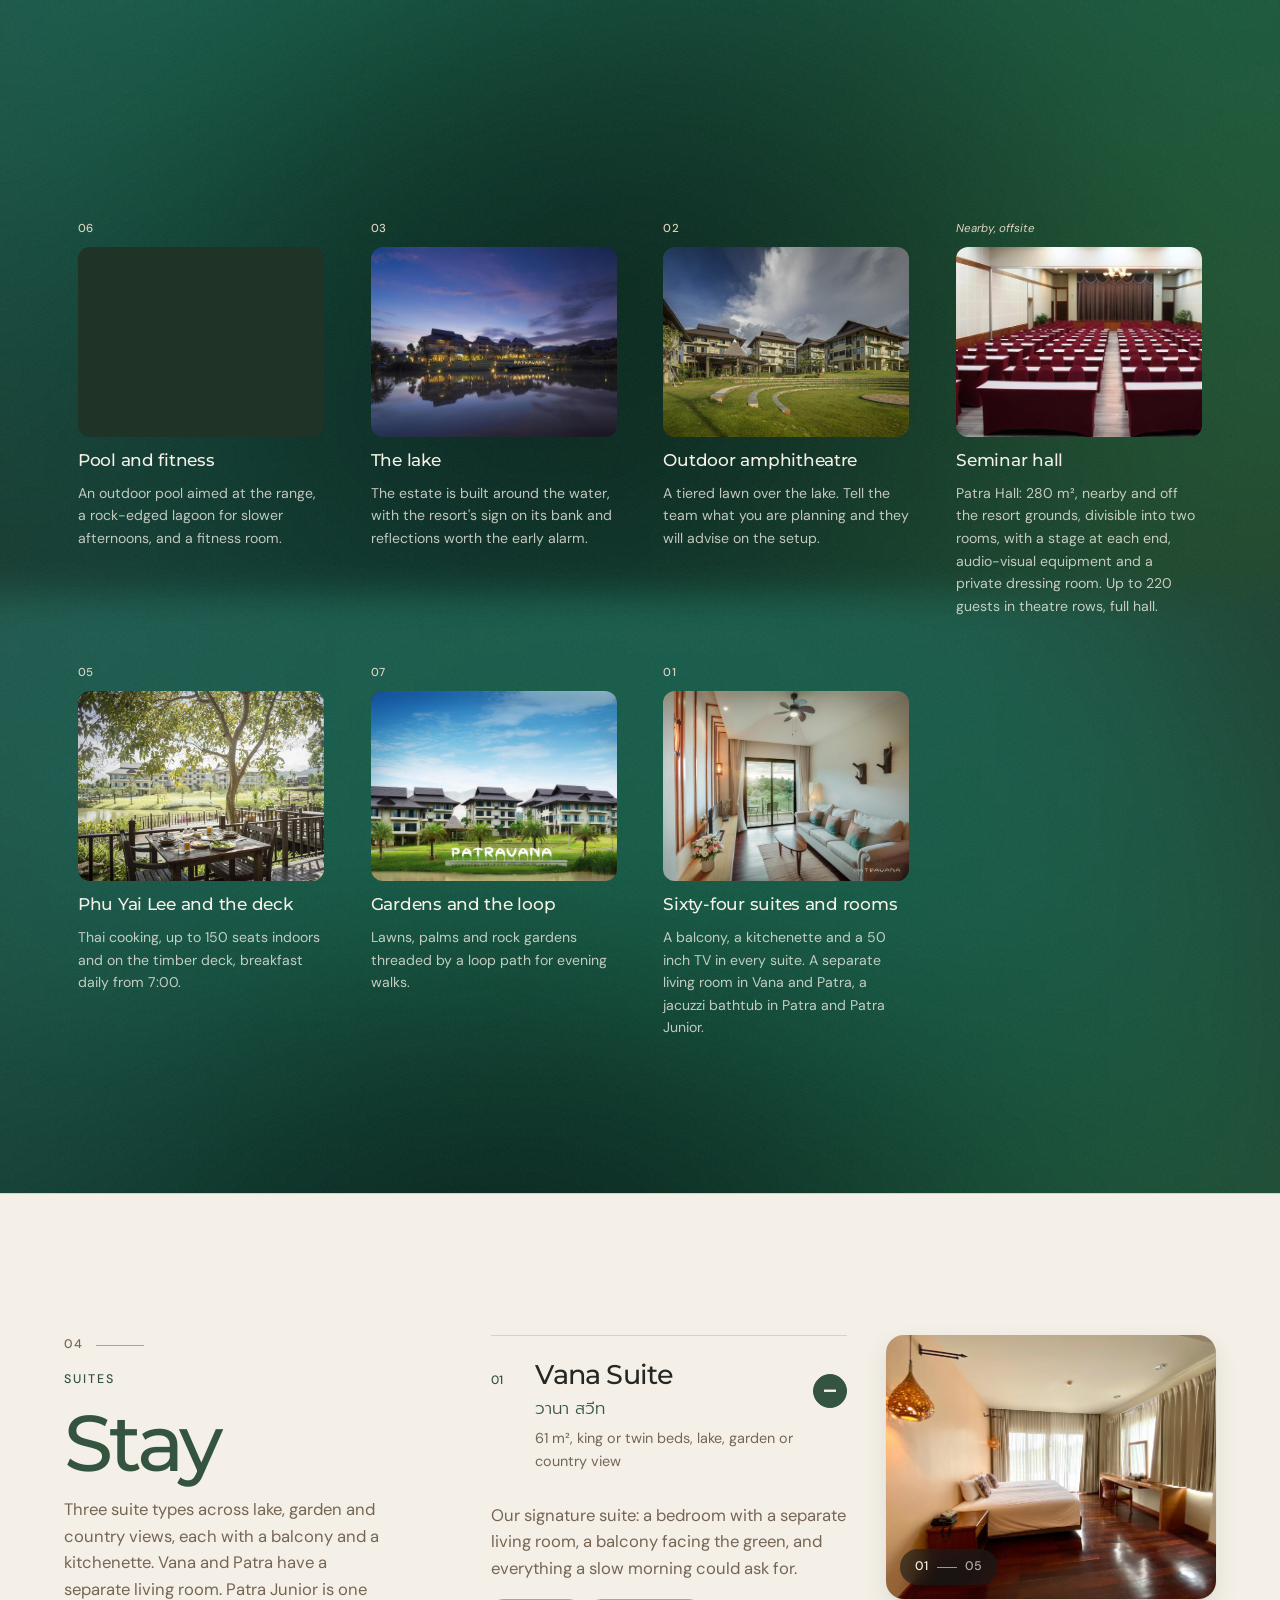
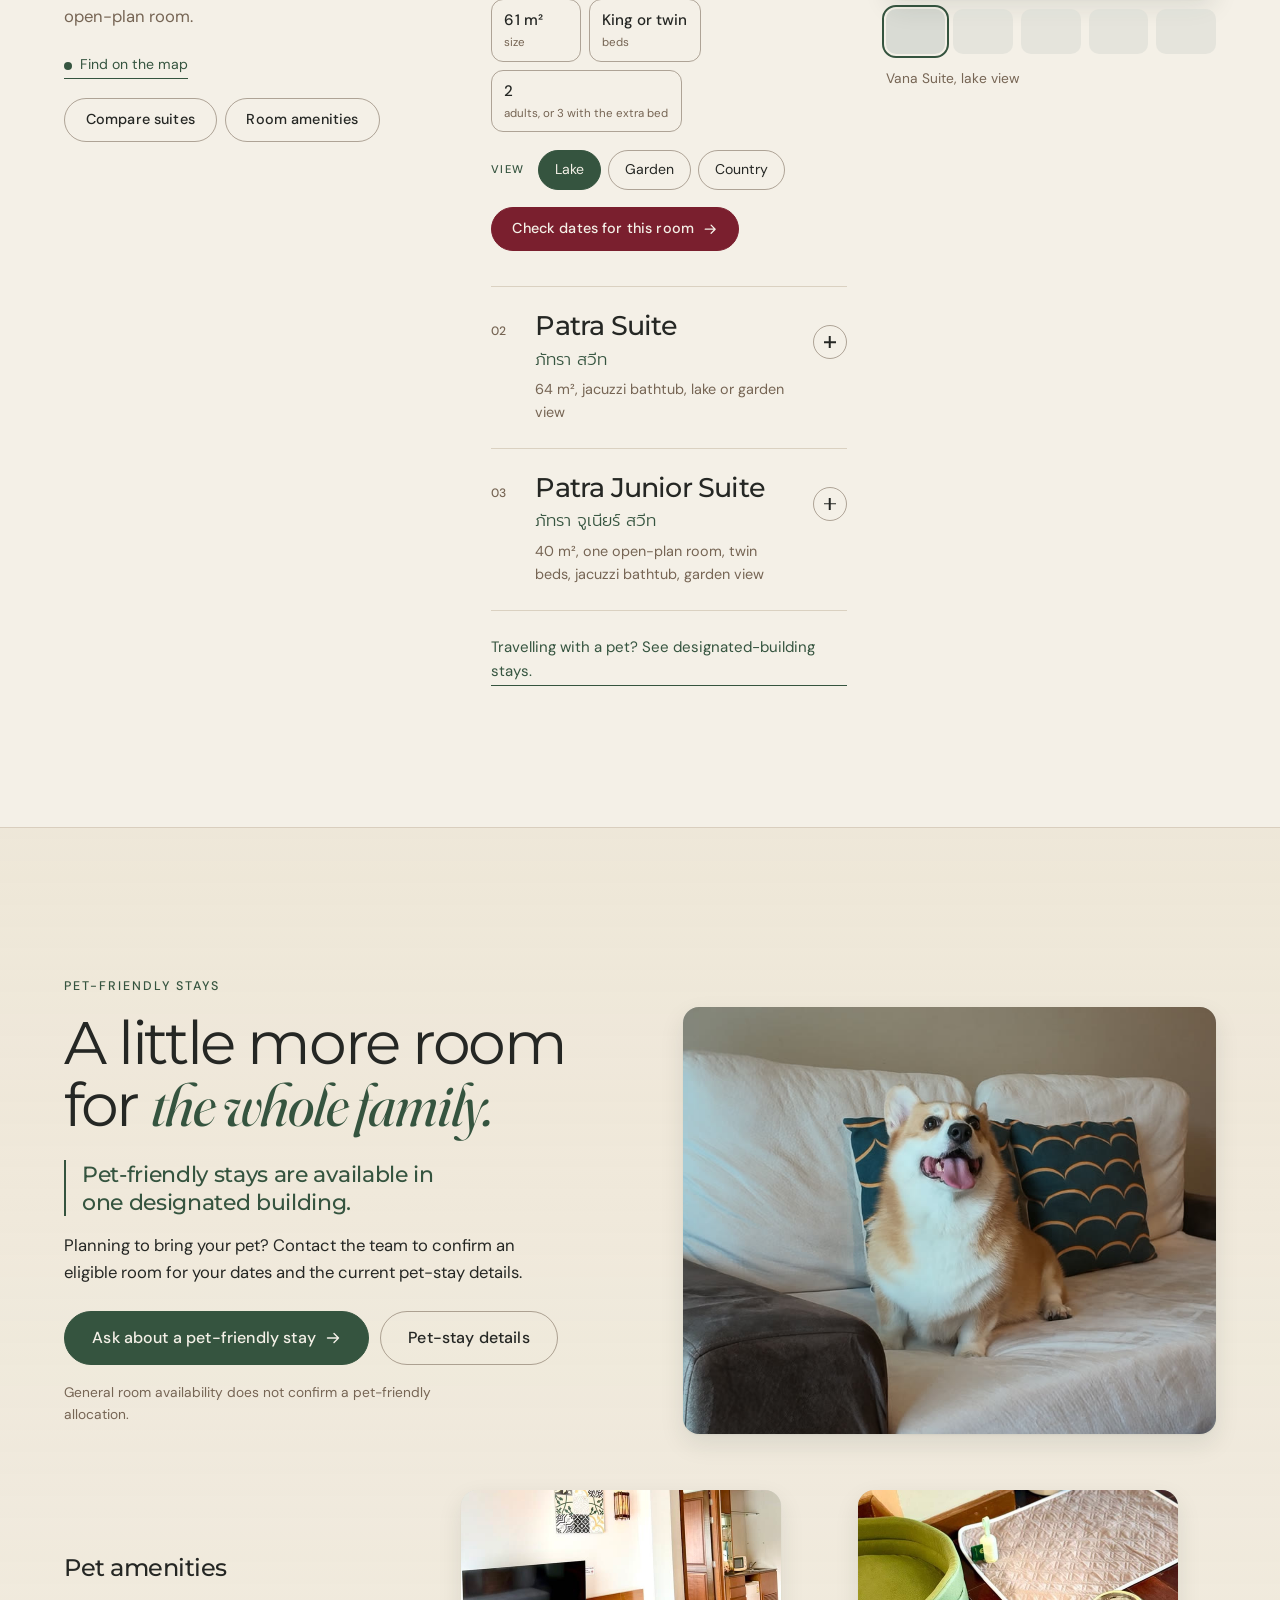
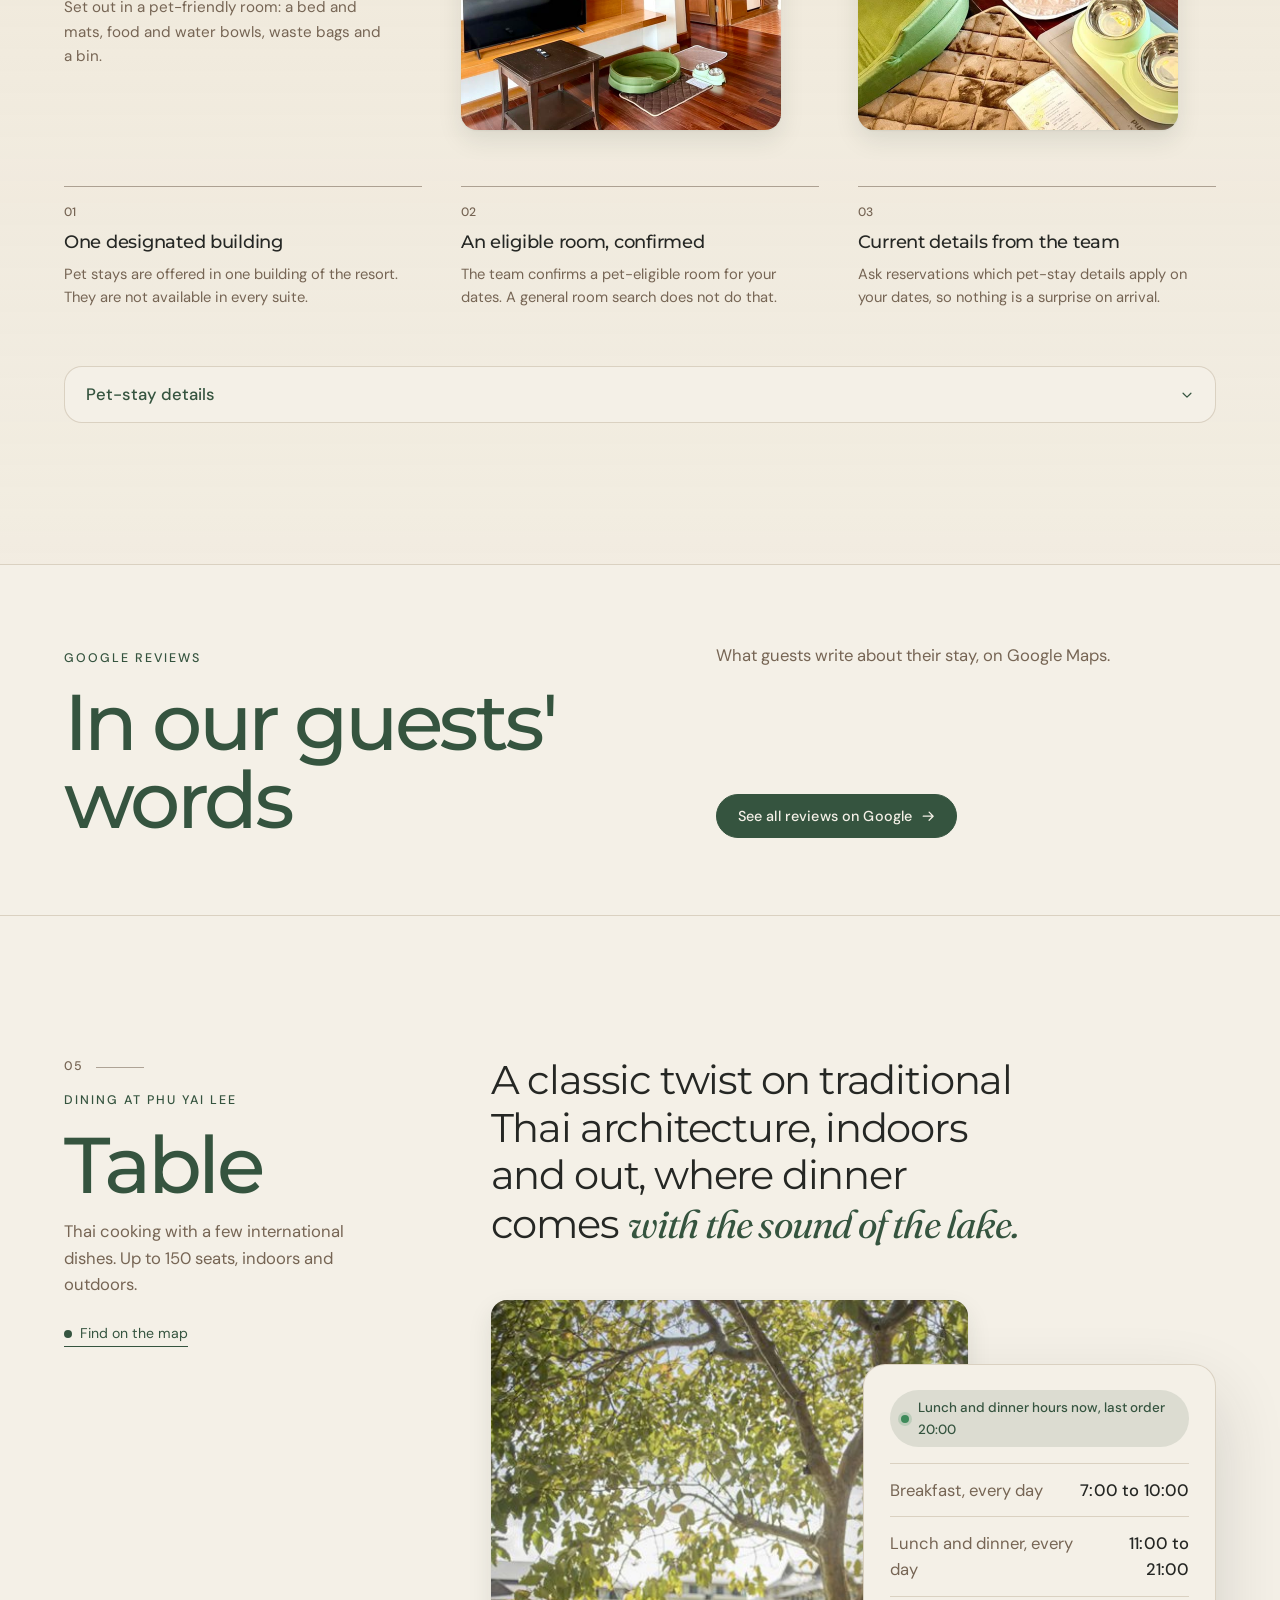
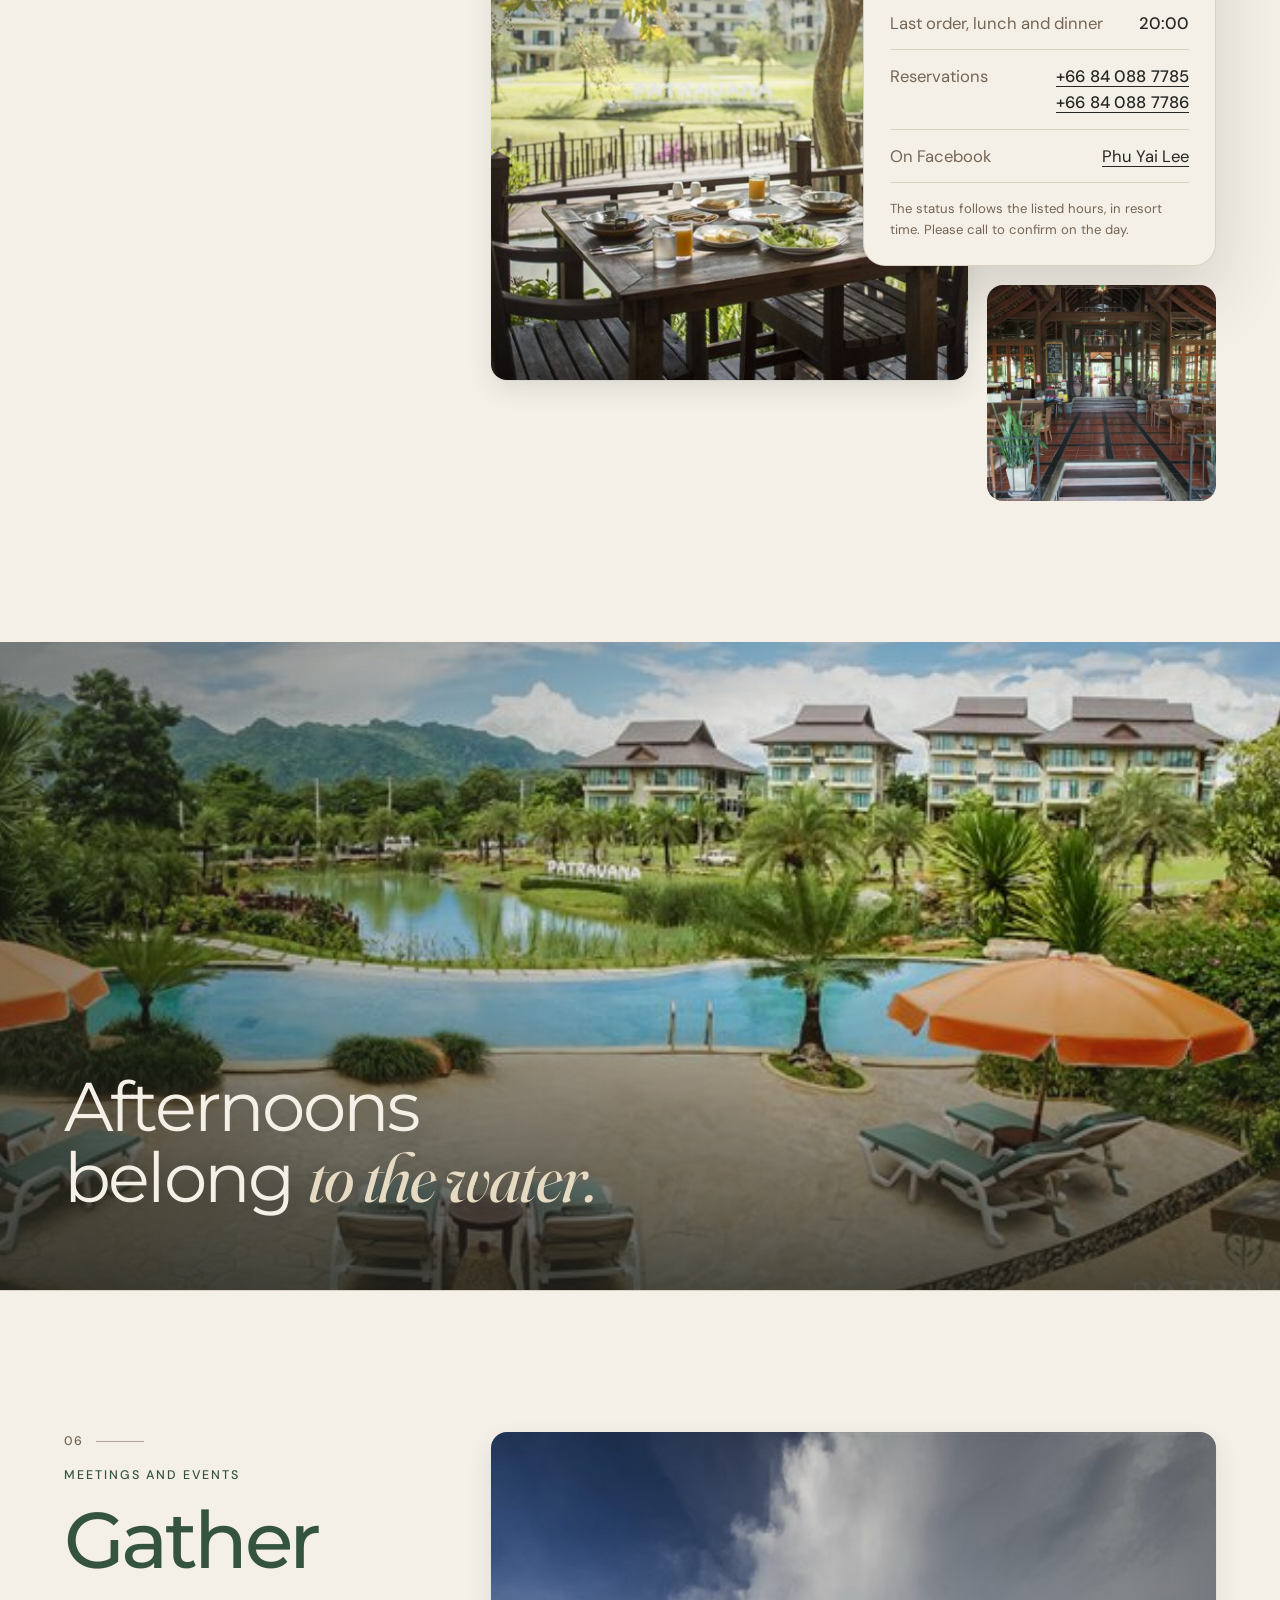
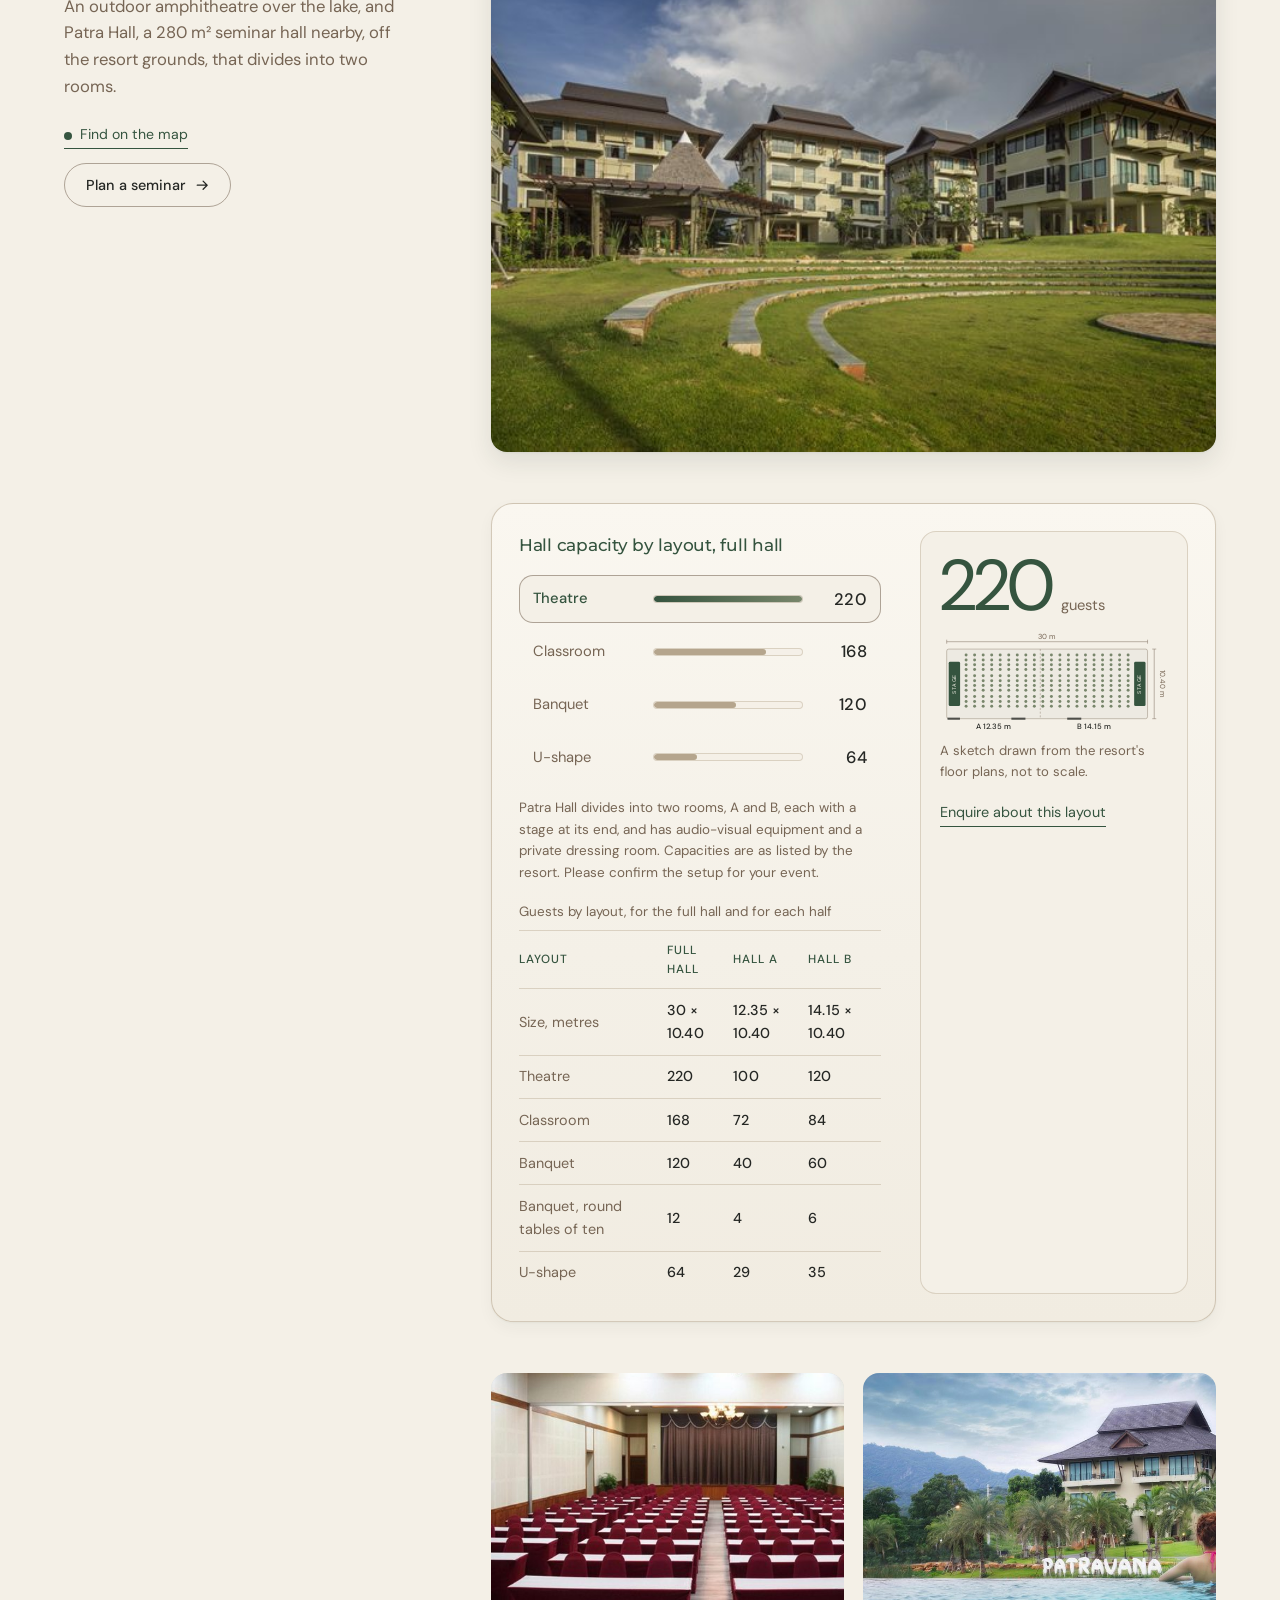
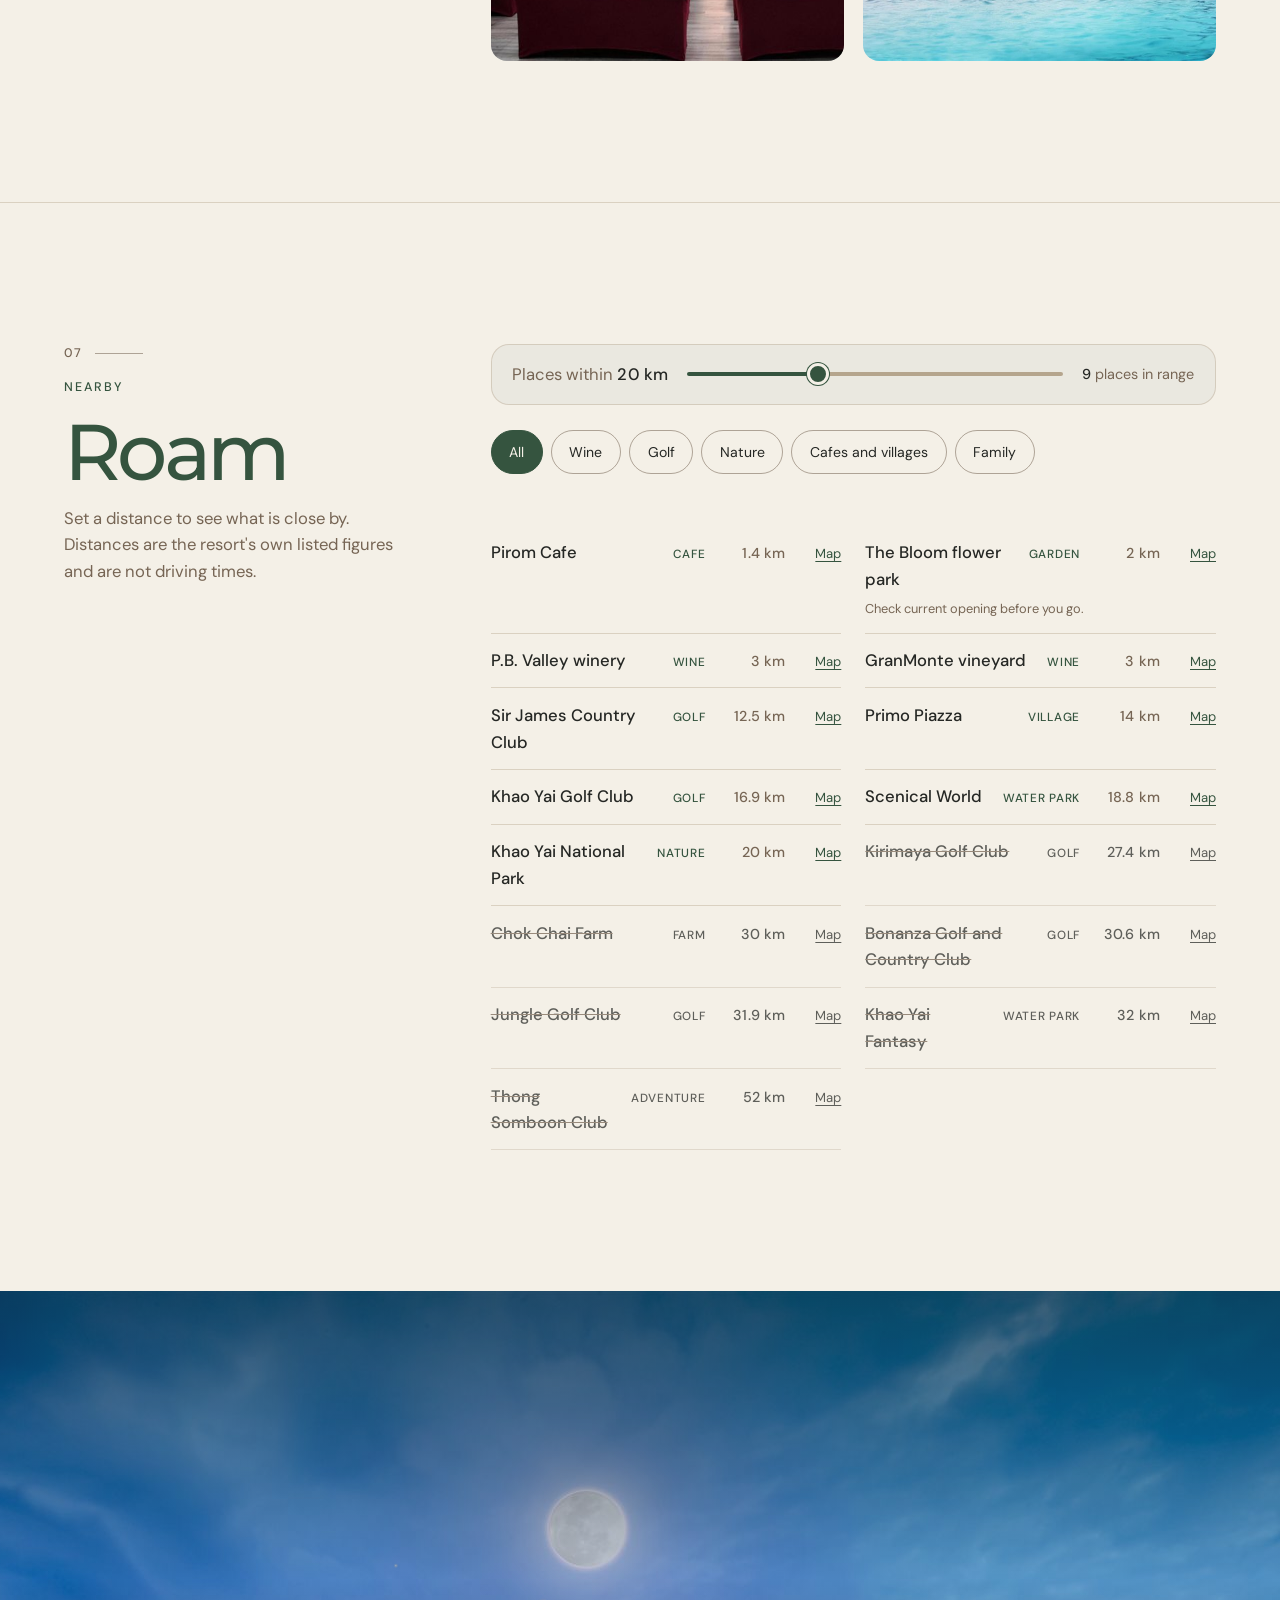
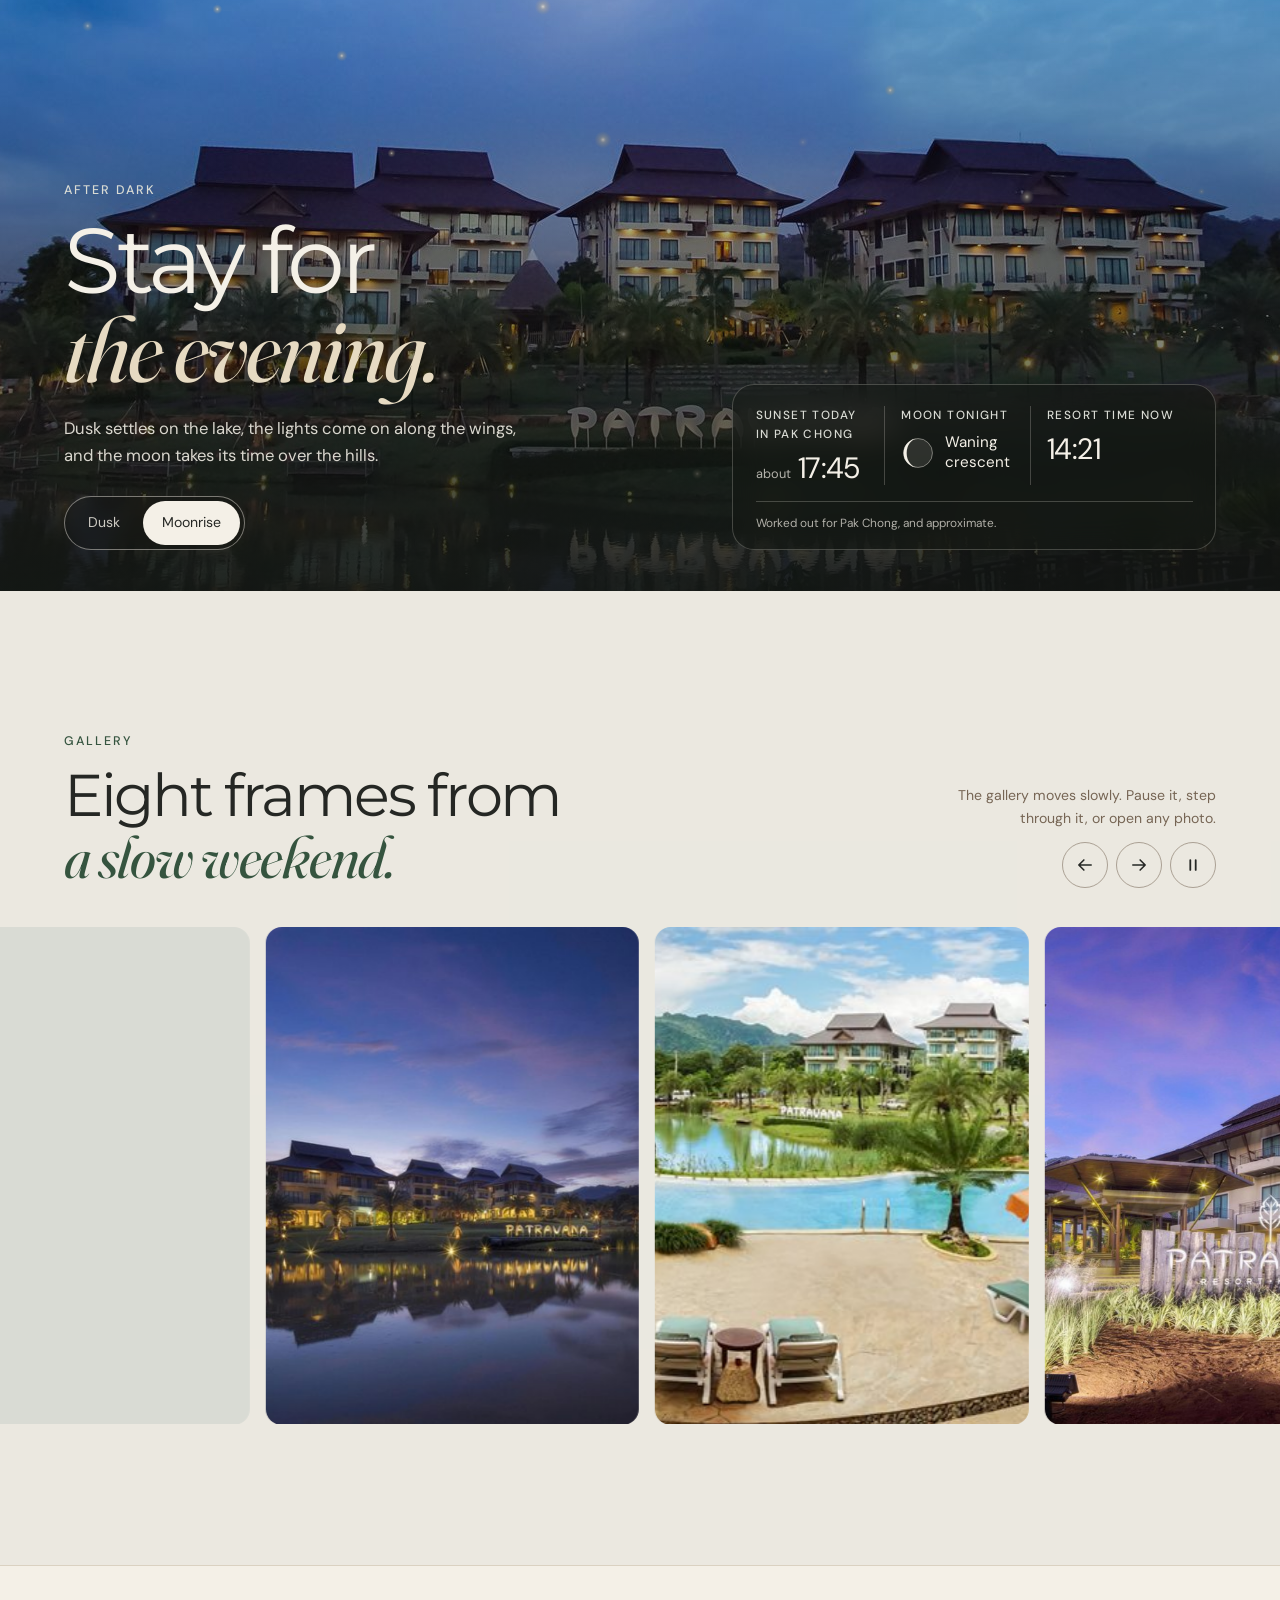
==== commit d90687eb: "Google Analytics after a cookie yes (G-QV62419KMY), cookie policy pages in English and Thai; source " ====
--- a/index.html
+++ b/index.html
@@ -2,7 +2,7 @@
 <html lang="en" data-locale="en">
 <head>
 <meta charset="UTF-8">
-<meta name="pv-build" content="a8347b22b896-c56">
+<meta name="pv-build" content="adc5ca16143c-c56">
 <meta name="pv-content" content="56">
 <meta name="pv-live" content="https://script.google.com/macros/s/AKfycbzUB0wwKaD7KskTFDWAxMB_kcaBExYeVBPkADWCVvrliZ0Tt8rdQpBARE51c_UGg0Pj/exec">
 <script data-pv-lane>/[?&]live(=|&|$)/.test(location.search)&&window.fetch&&(window.PVLane=fetch("https://script.google.com/macros/s/AKfycbzUB0wwKaD7KskTFDWAxMB_kcaBExYeVBPkADWCVvrliZ0Tt8rdQpBARE51c_UGg0Pj/exec?since=56",{credentials:"omit",cache:"no-store",redirect:"follow"}).then(function(r){return r.ok?r.json():null}).catch(function(){return null}))</script>
@@ -63,7 +63,7 @@
 <link rel="preconnect" href="https://fonts.googleapis.com">
 <link rel="preconnect" href="https://fonts.gstatic.com" crossorigin>
 <link href="https://fonts.googleapis.com/css2?family=Montserrat:wght@300..800&family=Fraunces:ital,opsz,wght@1,9..144,300..500&family=DM+Sans:opsz,wght@9..40,300..600&family=Prompt:wght@300;400;500;600&family=Sarabun:wght@300;400;500&display=swap" rel="stylesheet">
-<link rel="stylesheet" href="styles.css?v=2e9d8116">
+<link rel="stylesheet" href="styles.css?v=9631714d">
 </head>
 <body>
 
@@ -1312,6 +1312,10 @@
   <div class="foot__base">
     <span data-i18n="foot.copy">Imagery and information © Patravana Resort, Khao Yai</span>
     <a class="foot__concept" href="#privacy" data-i18n="privacy.k">Privacy</a>
+    <!-- the cookie policy (written by export-pages.mjs) is always linked; "Cookie settings" is shown by consent.js only on the
+         live site once a Google Analytics ID is set in facts.js (analytics.ga4) -->
+    <a class="foot__concept" href="cookie-policy" data-i18n="cookie.policy" data-i18n-attr="href:cookie.href">Cookie policy</a>
+    <span class="foot__cookie" data-cookie-wrap hidden><button class="foot__concept" type="button" data-cookie-settings><span data-i18n="cookie.settings">Cookie settings</span></button></span>
     <button class="textlink js-only foot__all" type="button" id="viewAll" aria-pressed="false"><span data-i18n="foot.all">Show the whole page</span></button>
     <button class="textlink js-only" type="button" id="toTop"><span data-i18n="foot.top">Back to the top</span></button>
   </div>
@@ -1457,8 +1461,9 @@
 })();
 </script>
 <!-- /motion-libs -->
-<script src="facts.js?v=b8afb139" defer></script>
-<script src="i18n.js?v=ccbb15f7" defer></script>
+<script src="facts.js?v=14f4da7b" defer></script>
+<script src="consent.js?v=d29733c1" defer></script>
+<script src="i18n.js?v=aceaeef0" defer></script>
 <script src="scene.js?v=29086502" defer></script>
 <script src="film-manifest.js?v=5f40123b" defer></script>
 <script src="film-stream.js?v=65575688" defer></script>
--- a/styles.css
+++ b/styles.css
@@ -1893,3 +1893,57 @@
 .pv-spine-focus { outline: 3px solid #F5B700 !important; outline-offset: 4px; border-radius: 4px; animation: pvSpinePulse 1.6s ease-in-out 2; }
 @keyframes pvSpinePulse { 50% { outline-color: rgba(245, 183, 0, .35); } }
 @media (prefers-reduced-motion: reduce) { .pv-spine-focus { animation: none; } }
+
+/* ---------- cookie settings in the footer (consent.js shows the button only on the live site with an ID set) ---------- */
+.foot__cookie[hidden] { display: none; }
+button.foot__concept { padding: 0; font-size: inherit; line-height: inherit; text-decoration: underline; text-underline-offset: 3px; text-decoration-thickness: 1px; }
+button.foot__concept:hover { color: var(--ivory); }
+
+/* consent-card:start  export-pages.mjs copies this block into the cookie policy pages, which have no styles.css: every
+   var() here keeps its fallback.
+   ---------- the cookie question (consent.js, 27 November 2026) ----------
+   Asked once, on the live site, once a Google Analytics ID is set in facts.js, after the loading screen has gone. It sits
+   just under the top bar (across the screen on a phone, at the right on wider screens), so the booking controls at the
+   foot of the screen (the planner, the phone's bottom bar, the floating Book button) stay clear. Calm glass: the ivory of
+   the solid top bar with the page blurred behind it, one hairline, no shine. Its two answers look and weigh the same (the
+   site's ghost pill). Out of the way while a menu, drawer, booking panel or photo viewer is open. */
+.pv-cookie {
+  position: fixed; z-index: 900; top: calc(5.4rem + env(safe-area-inset-top, 0px)); right: max(var(--pad, 1.25rem), env(safe-area-inset-right, 0px));
+  width: min(25rem, calc(100vw - 2rem)); max-height: calc(100vh - 7rem); max-height: calc(100svh - 7rem); overflow-y: auto; overscroll-behavior: contain;
+  padding: 1.1rem 1.2rem 1.15rem; border-radius: 22px; border: 1px solid var(--line, rgba(181, 165, 141, .42));
+  background: rgba(244, 240, 231, .97); -webkit-backdrop-filter: blur(14px); backdrop-filter: blur(14px);
+  color: var(--charcoal, #252724); box-shadow: 0 22px 56px -20px rgba(27, 31, 28, .42);
+  font-family: var(--f-body, "DM Sans", "Sarabun", system-ui, sans-serif); font-size: .9rem; line-height: 1.55; text-align: left;
+  animation: pvCookieIn .6s var(--ease, cubic-bezier(.22, 1, .36, 1)) both;
+}
+html[lang="th"] .pv-cookie { font-family: var(--f-body, "Sarabun", "DM Sans", system-ui, sans-serif); line-height: 1.7; }
+.pv-cookie:focus { outline: none; }
+.pv-cookie:focus-visible, .pv-cookie :focus-visible { outline: 2px solid var(--forest, #35543F); outline-offset: 3px; }
+.pv-cookie__h { margin: 0 0 .35rem; font-family: var(--f-display, "Montserrat", "Prompt", system-ui, sans-serif); font-size: 1.02rem; font-weight: 500; line-height: 1.35; letter-spacing: -.01em; color: var(--forest, #35543F); }
+html[lang="th"] .pv-cookie__h { letter-spacing: 0; line-height: 1.5; }
+.pv-cookie[data-mode="settings"] .pv-cookie__h { padding-right: 2.6rem; }
+.pv-cookie__p { margin: 0; color: var(--charcoal, #252724); }
+.pv-cookie__p a { color: var(--forest, #35543F); text-decoration: underline; text-underline-offset: 3px; text-decoration-thickness: 1px; white-space: nowrap; }
+.pv-cookie__p a:hover { color: var(--charcoal, #252724); }
+.pv-cookie__status { margin: .6rem 0 0; font-weight: 500; color: var(--forest, #35543F); }
+.pv-cookie__acts { display: flex; gap: .5rem; margin-top: .95rem; }
+.pv-cookie__btn {
+  flex: 1 1 0; min-width: 0; min-height: 44px; margin: 0; padding: .55rem 1rem; border-radius: 999px; border: 1px solid var(--line-2, rgba(118, 101, 84, .55));
+  background: transparent; color: var(--charcoal, #252724); font: inherit; font-size: .9rem; font-weight: 500; line-height: 1.3; letter-spacing: .01em; cursor: pointer;
+  transition: color .35s, border-color .35s, background .35s;
+}
+.pv-cookie__btn:hover, .pv-cookie__btn:focus-visible { border-color: var(--forest, #35543F); color: var(--forest, #35543F); background: var(--panel, rgba(217, 219, 212, .38)); }
+.pv-cookie__x {
+  position: absolute; top: .45rem; right: .45rem; display: grid; place-items: center; width: 44px; height: 44px; margin: 0; padding: 0;
+  border: 0; border-radius: 50%; background: none; color: var(--earth, #766554); cursor: pointer; transition: color .3s, background .3s;
+}
+.pv-cookie__x:hover { color: var(--forest, #35543F); background: var(--panel, rgba(217, 219, 212, .38)); }
+body.has-overlay .pv-cookie { visibility: hidden; }
+/* a slide only, never a fade: the words are legible from the first frame */
+@keyframes pvCookieIn { from { transform: translateY(-10px); } to { transform: none; } }
+@media (max-width: 51.25em) {
+  .pv-cookie { top: calc(4.4rem + env(safe-area-inset-top, 0px)); left: max(.75rem, env(safe-area-inset-left, 0px)); right: max(.75rem, env(safe-area-inset-right, 0px)); width: auto; padding: .95rem 1rem 1rem; font-size: .88rem; }
+}
+@media (prefers-reduced-motion: reduce) { .pv-cookie { animation: none; } .pv-cookie__btn, .pv-cookie__x { transition: none; } }
+@media print { .pv-cookie { display: none; } }
+/* consent-card:end */
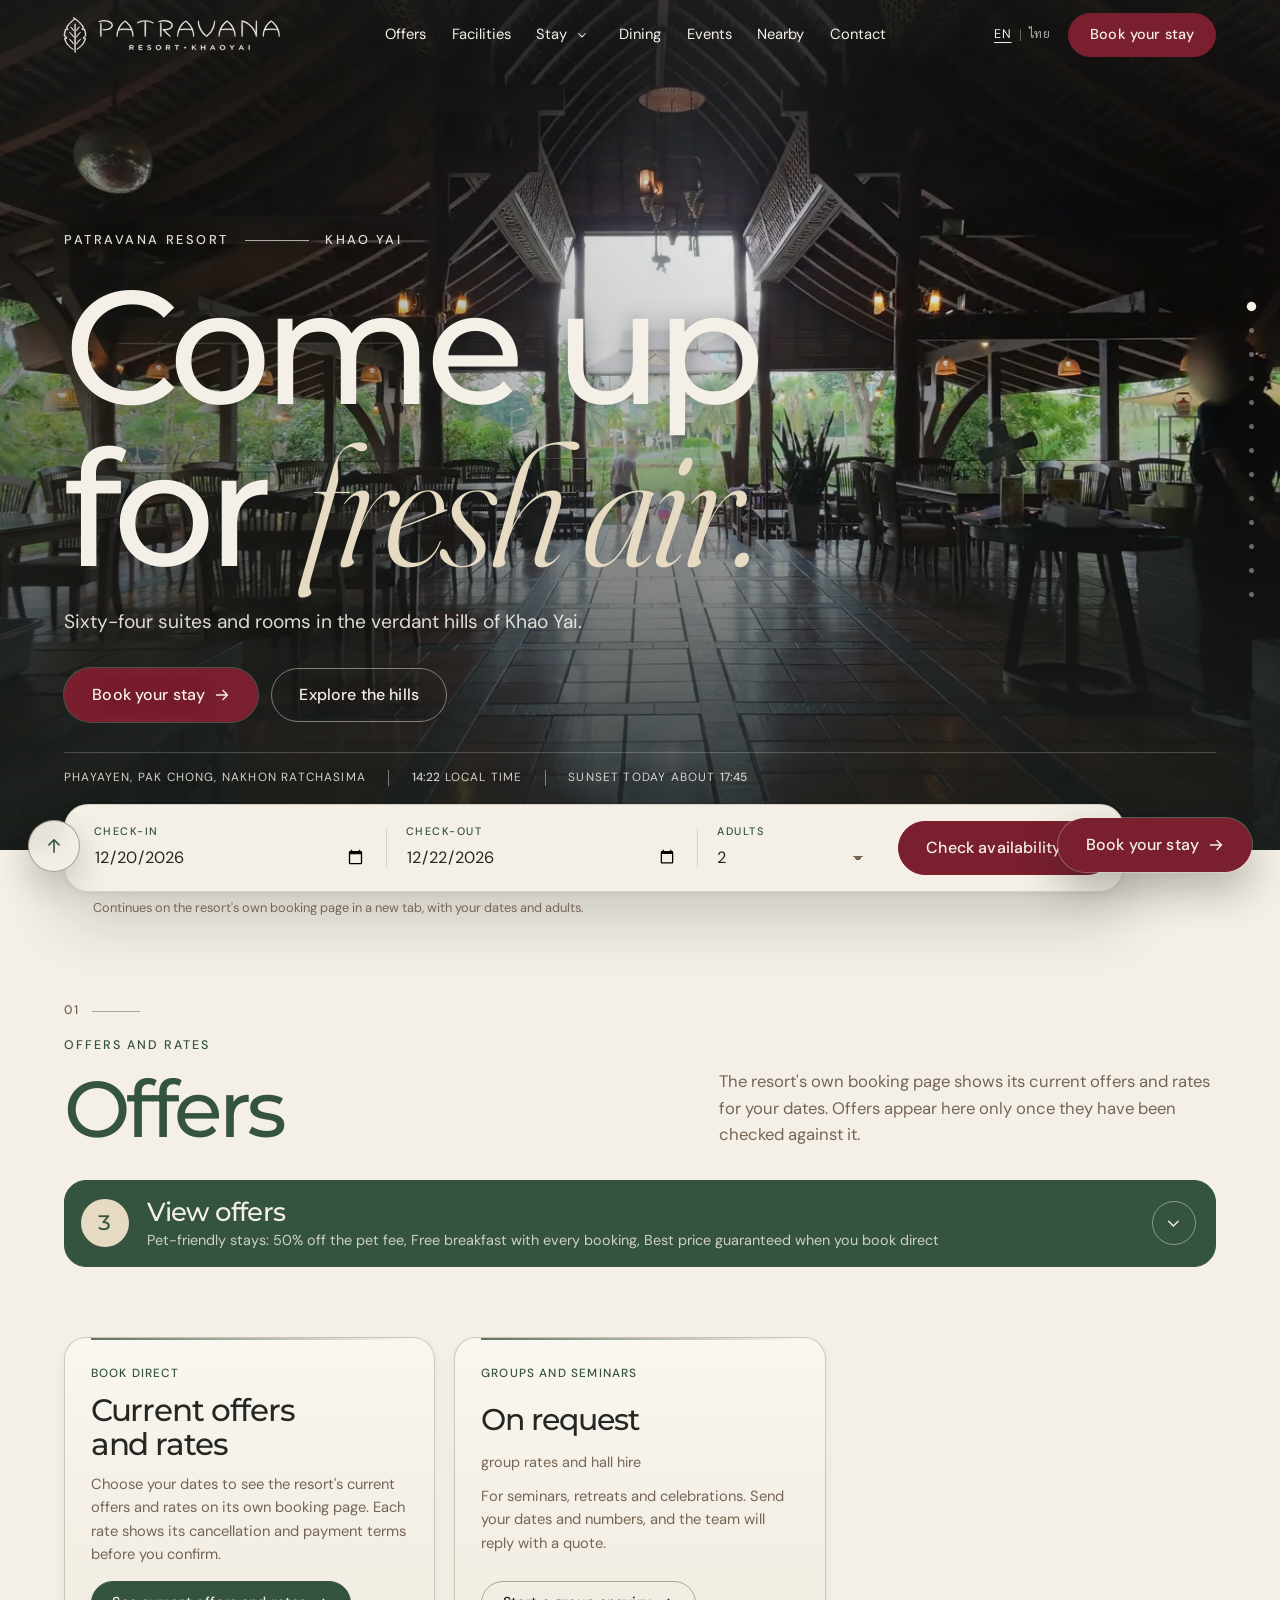
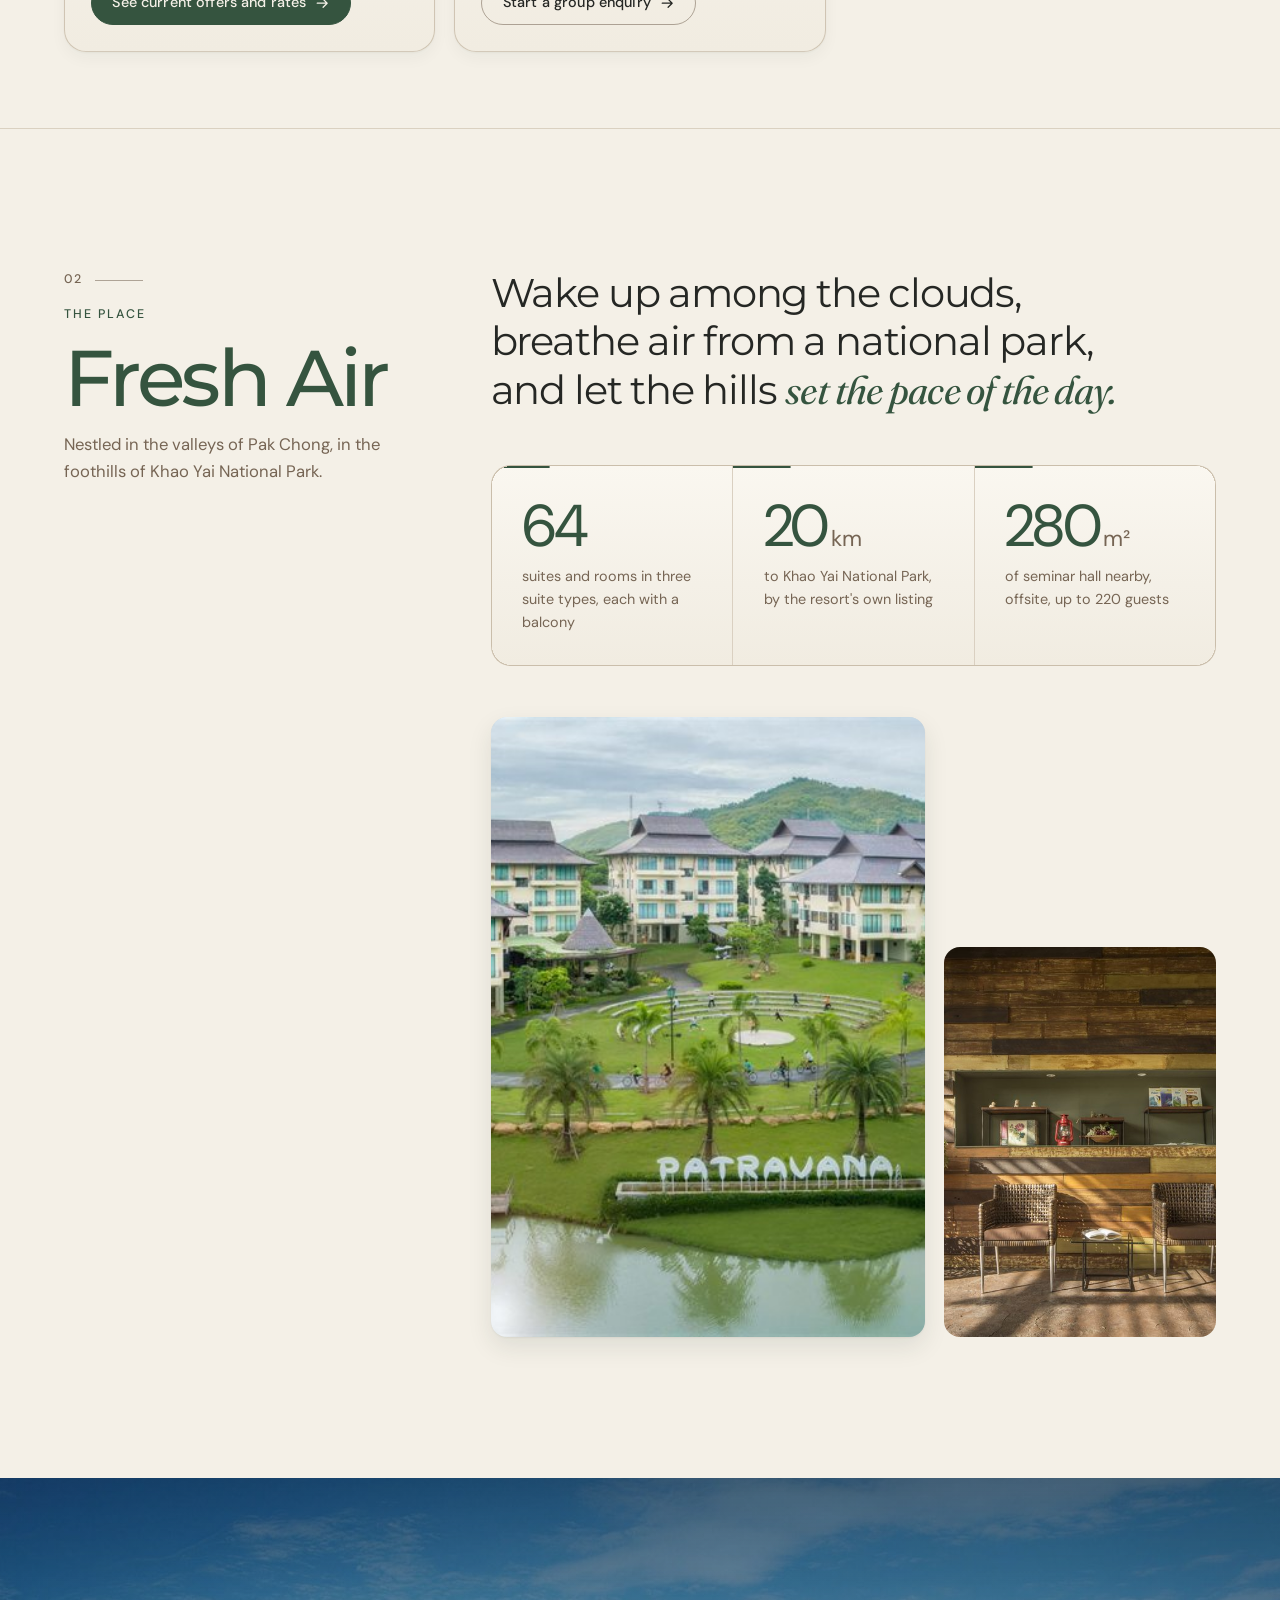
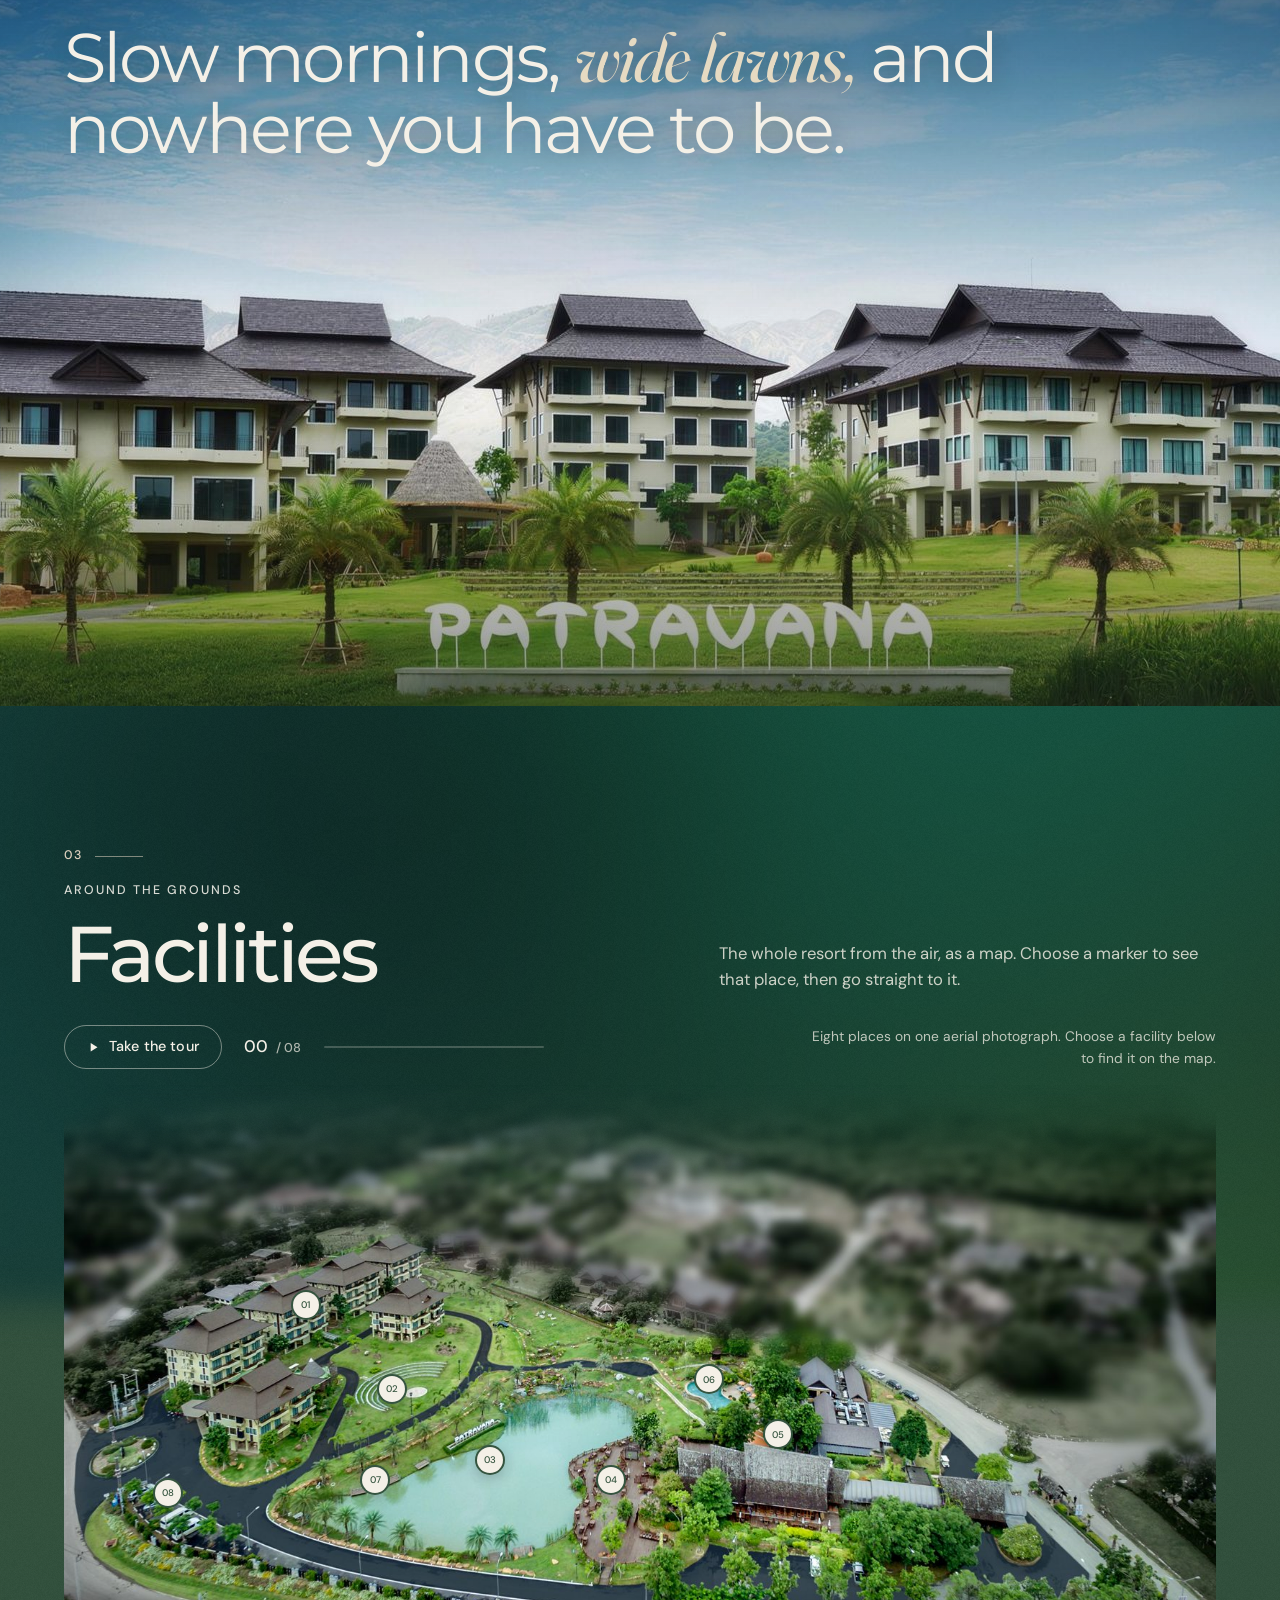
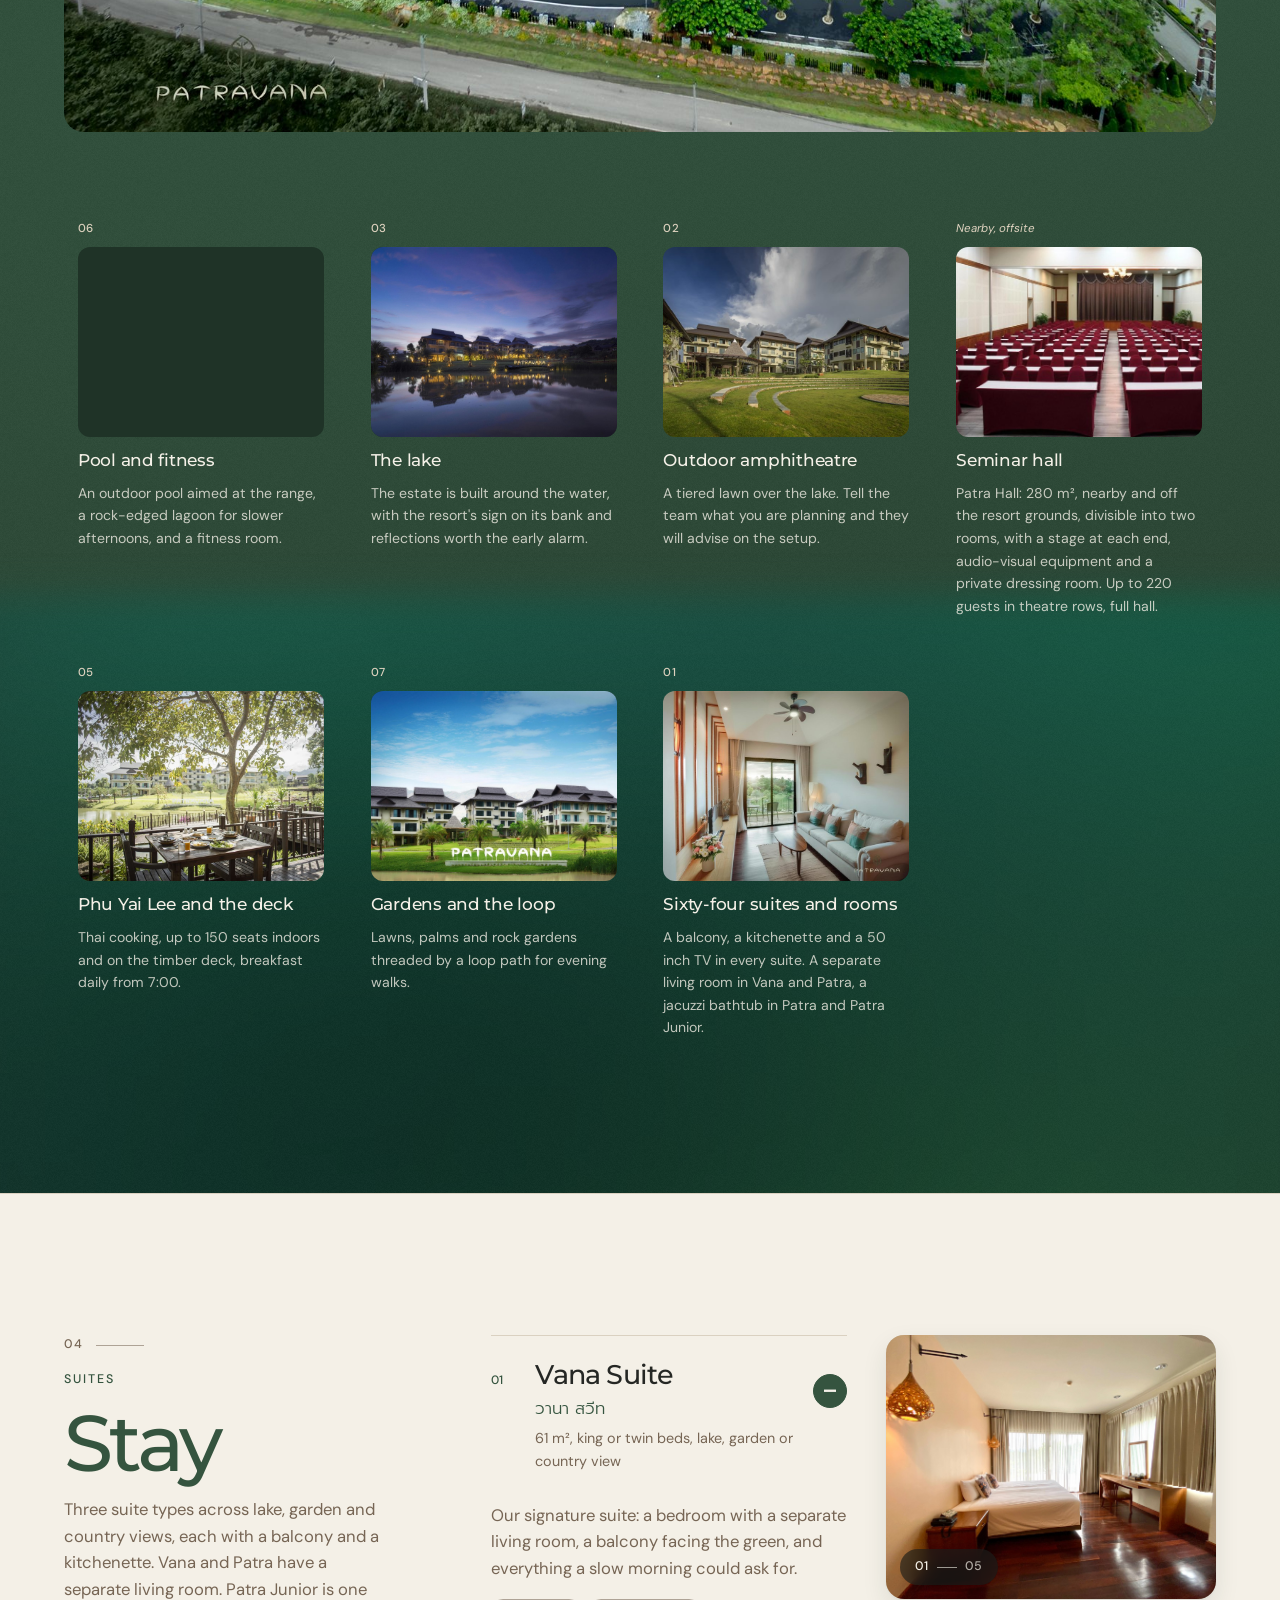
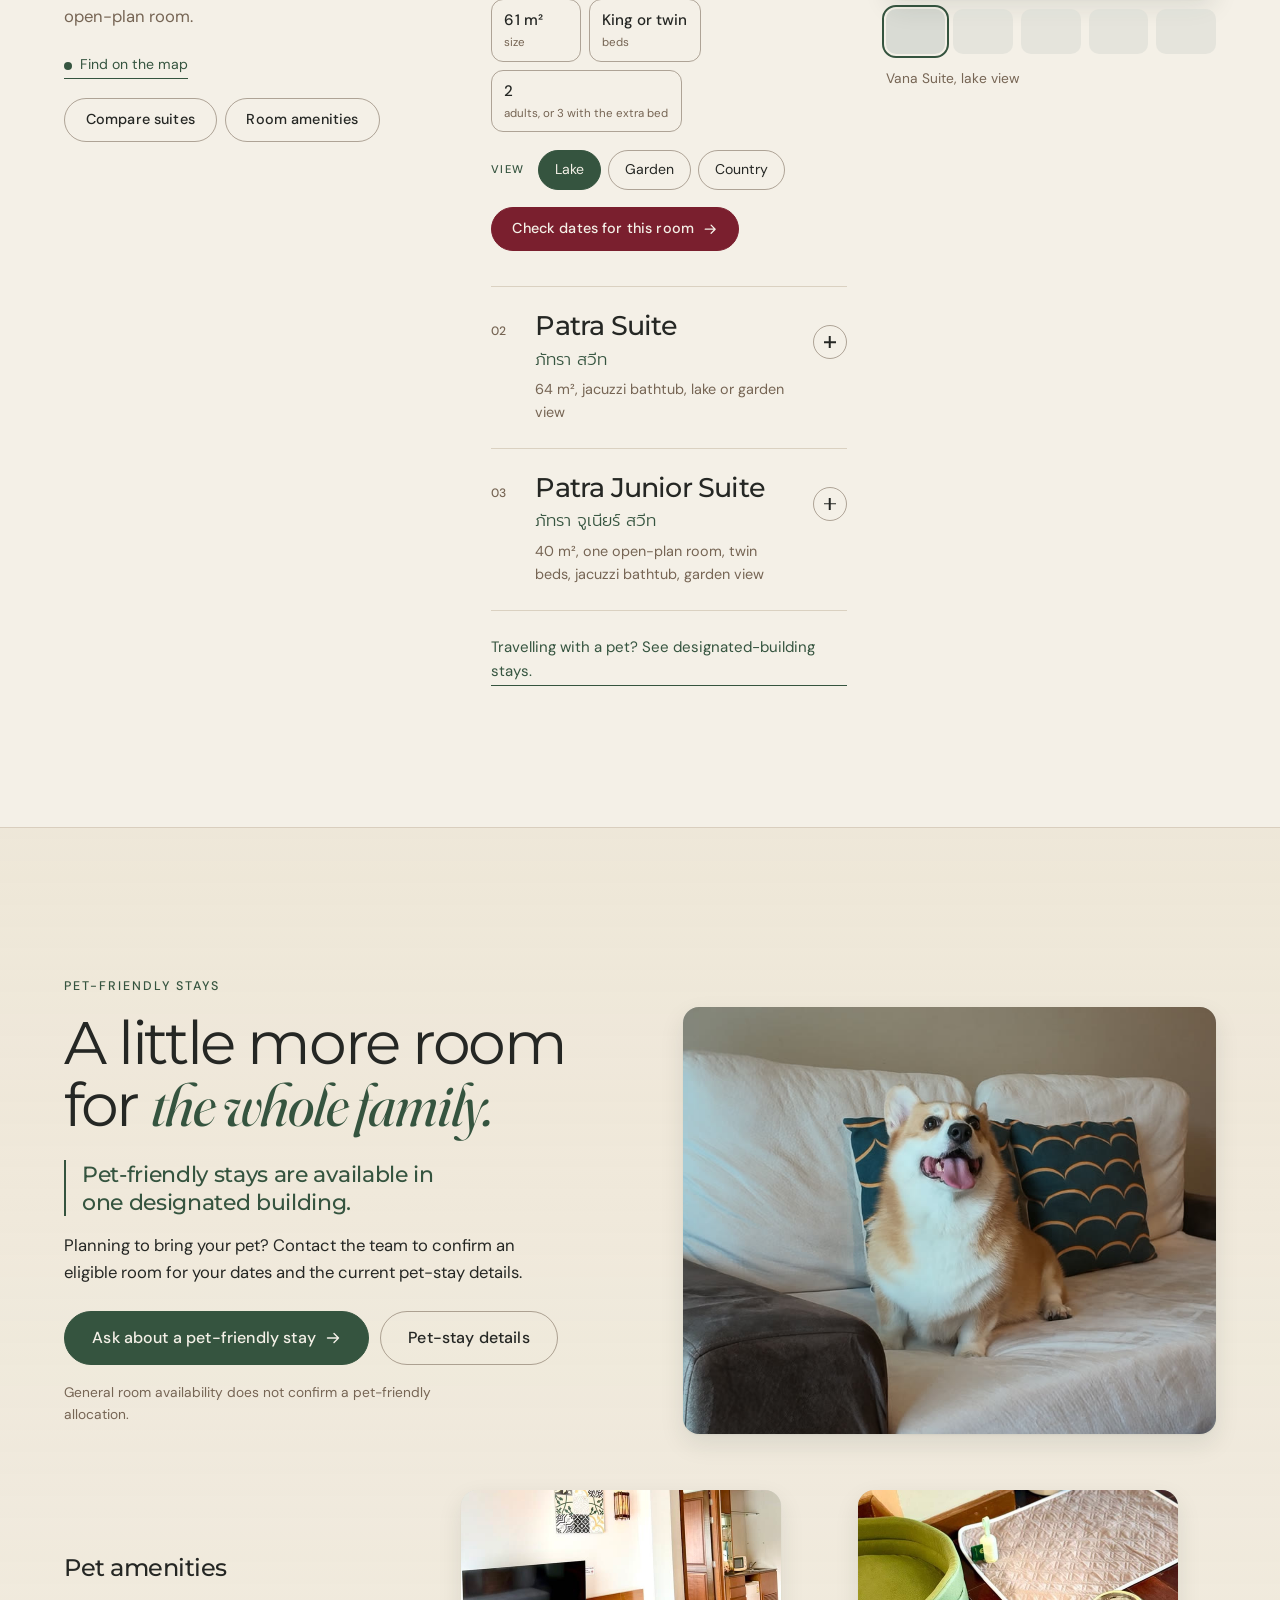
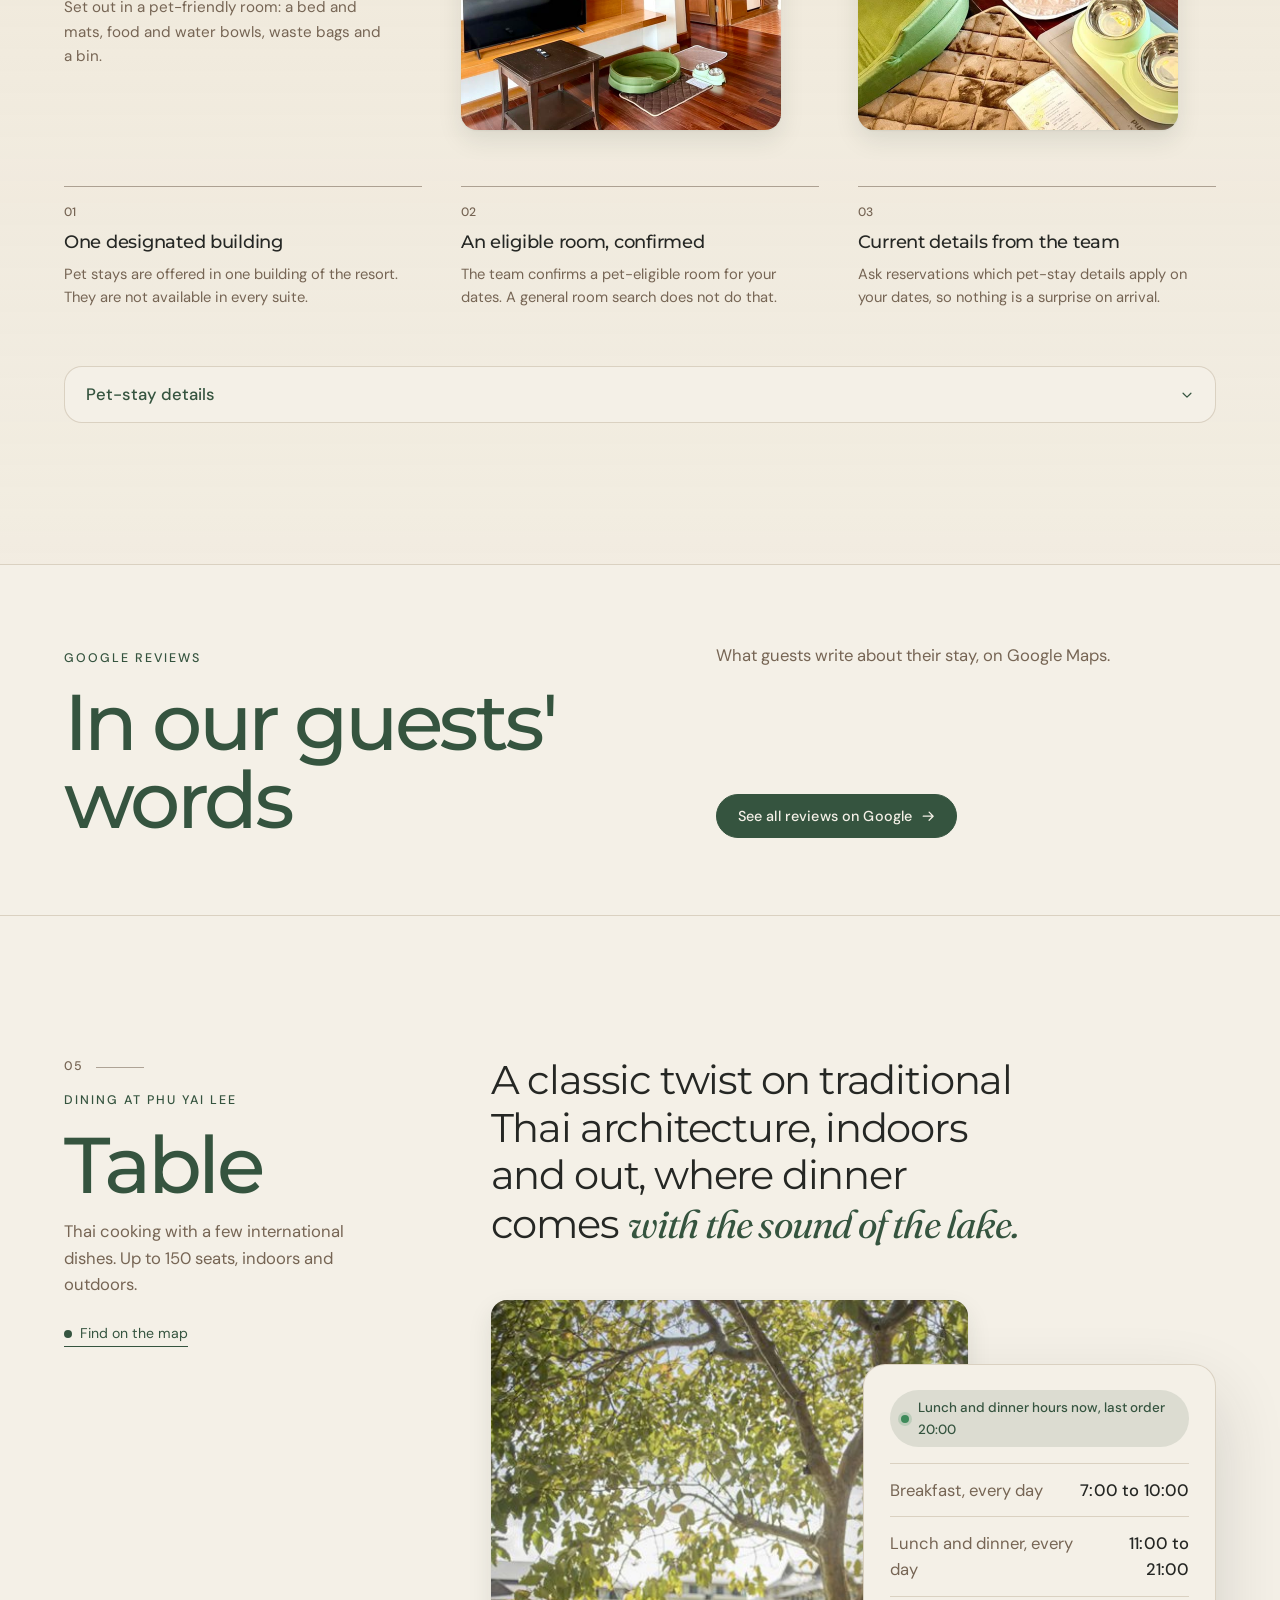
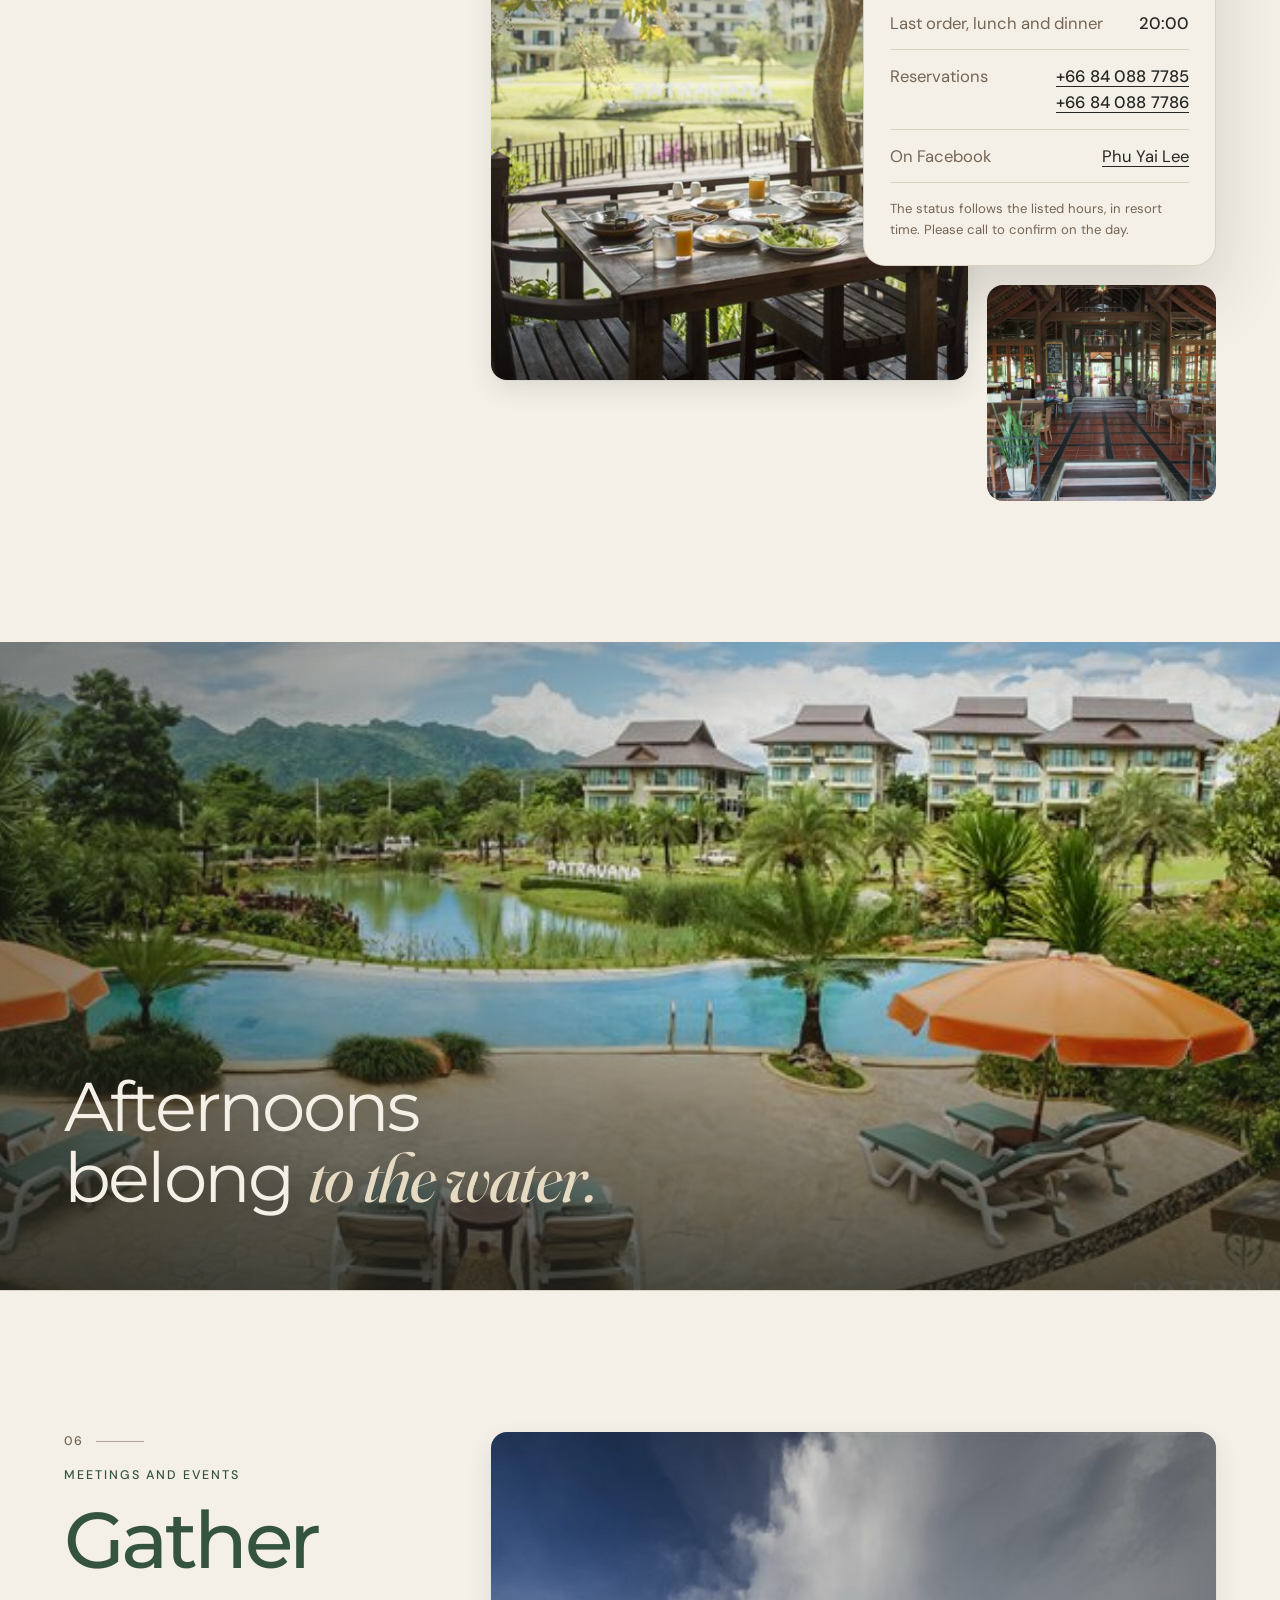
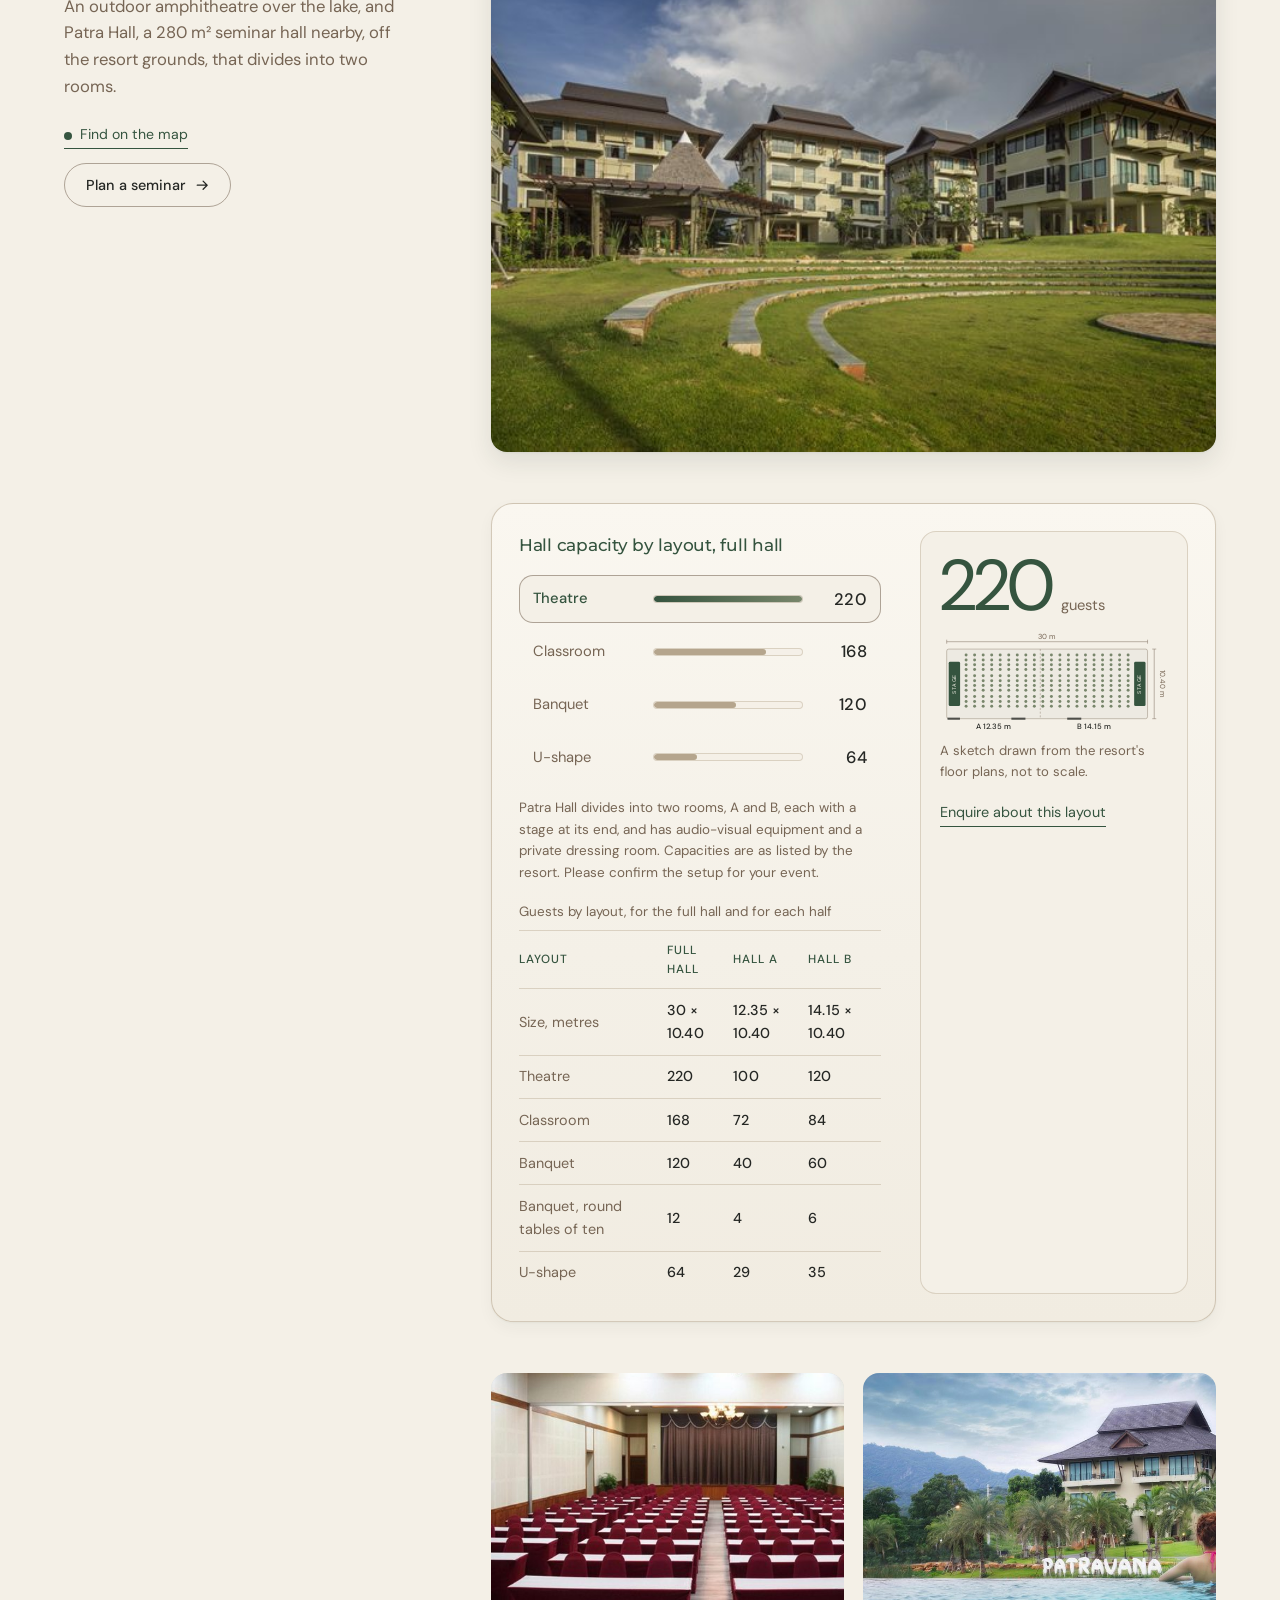
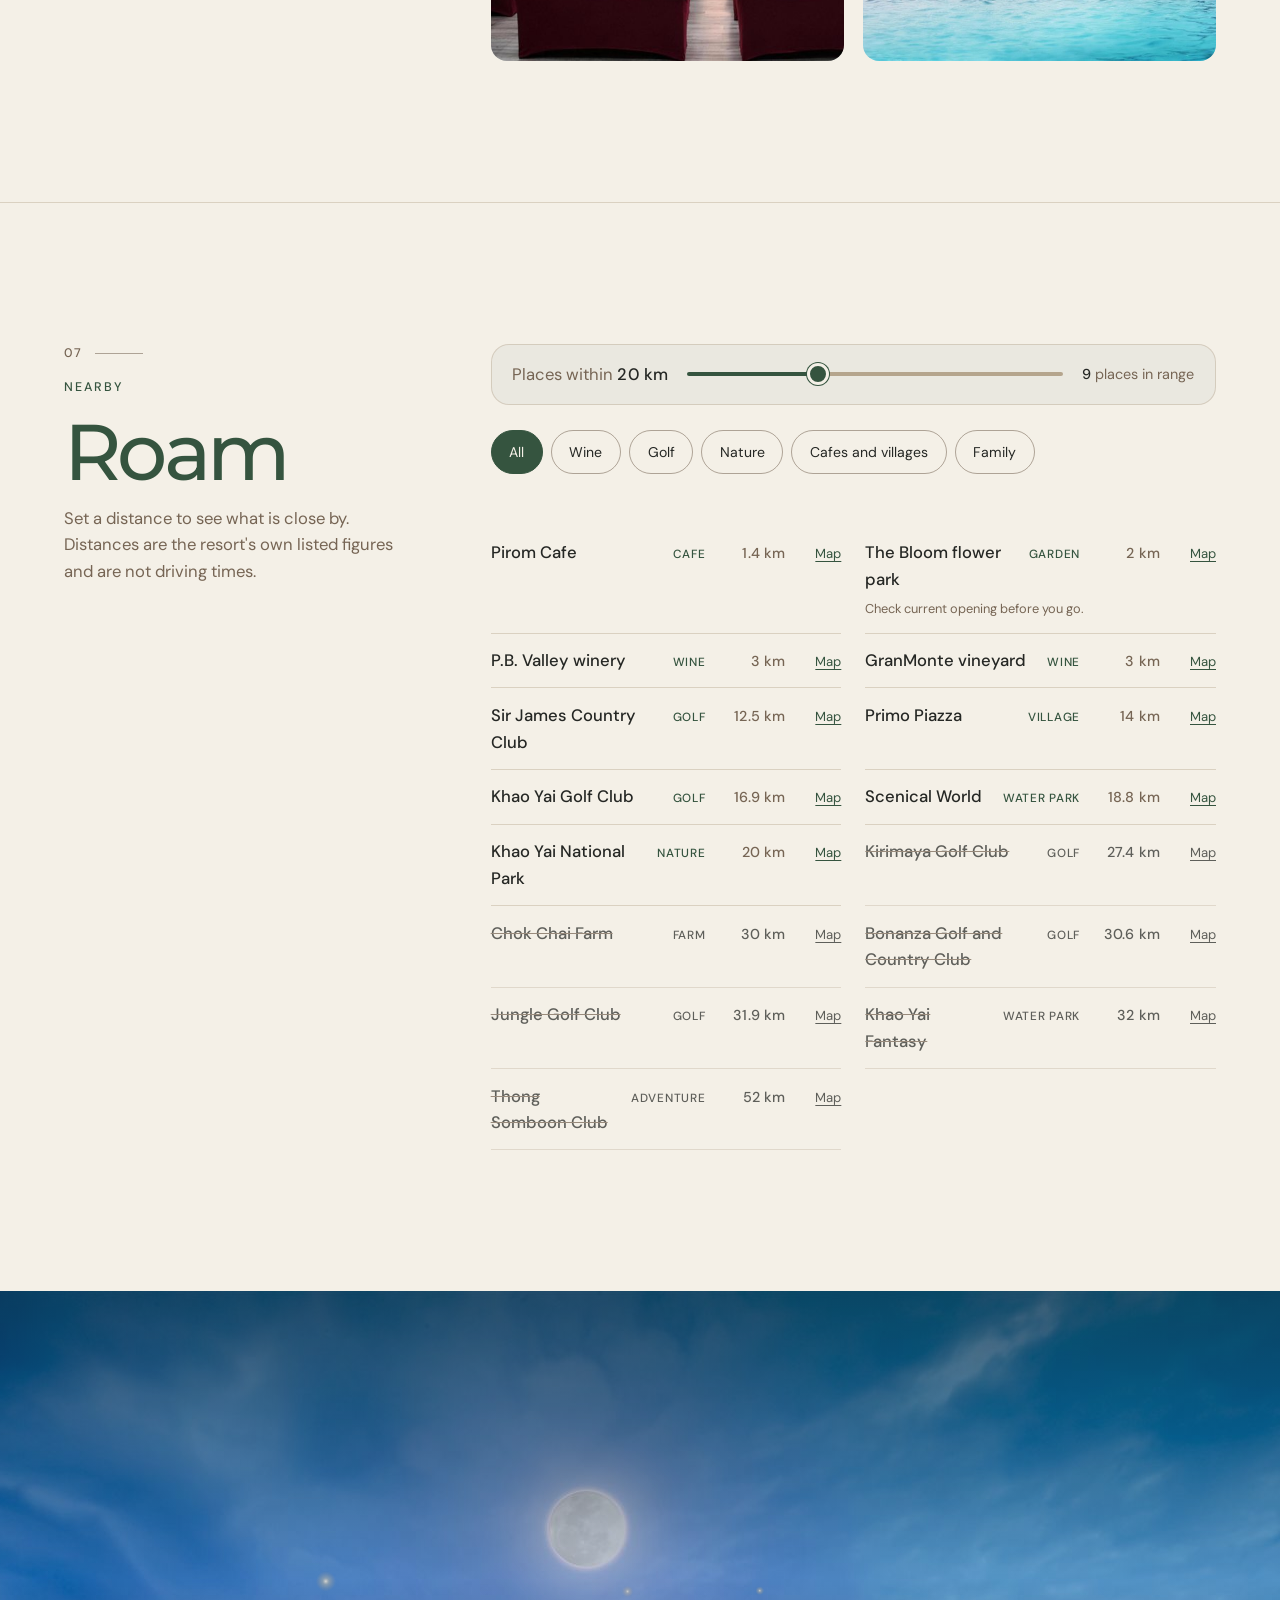
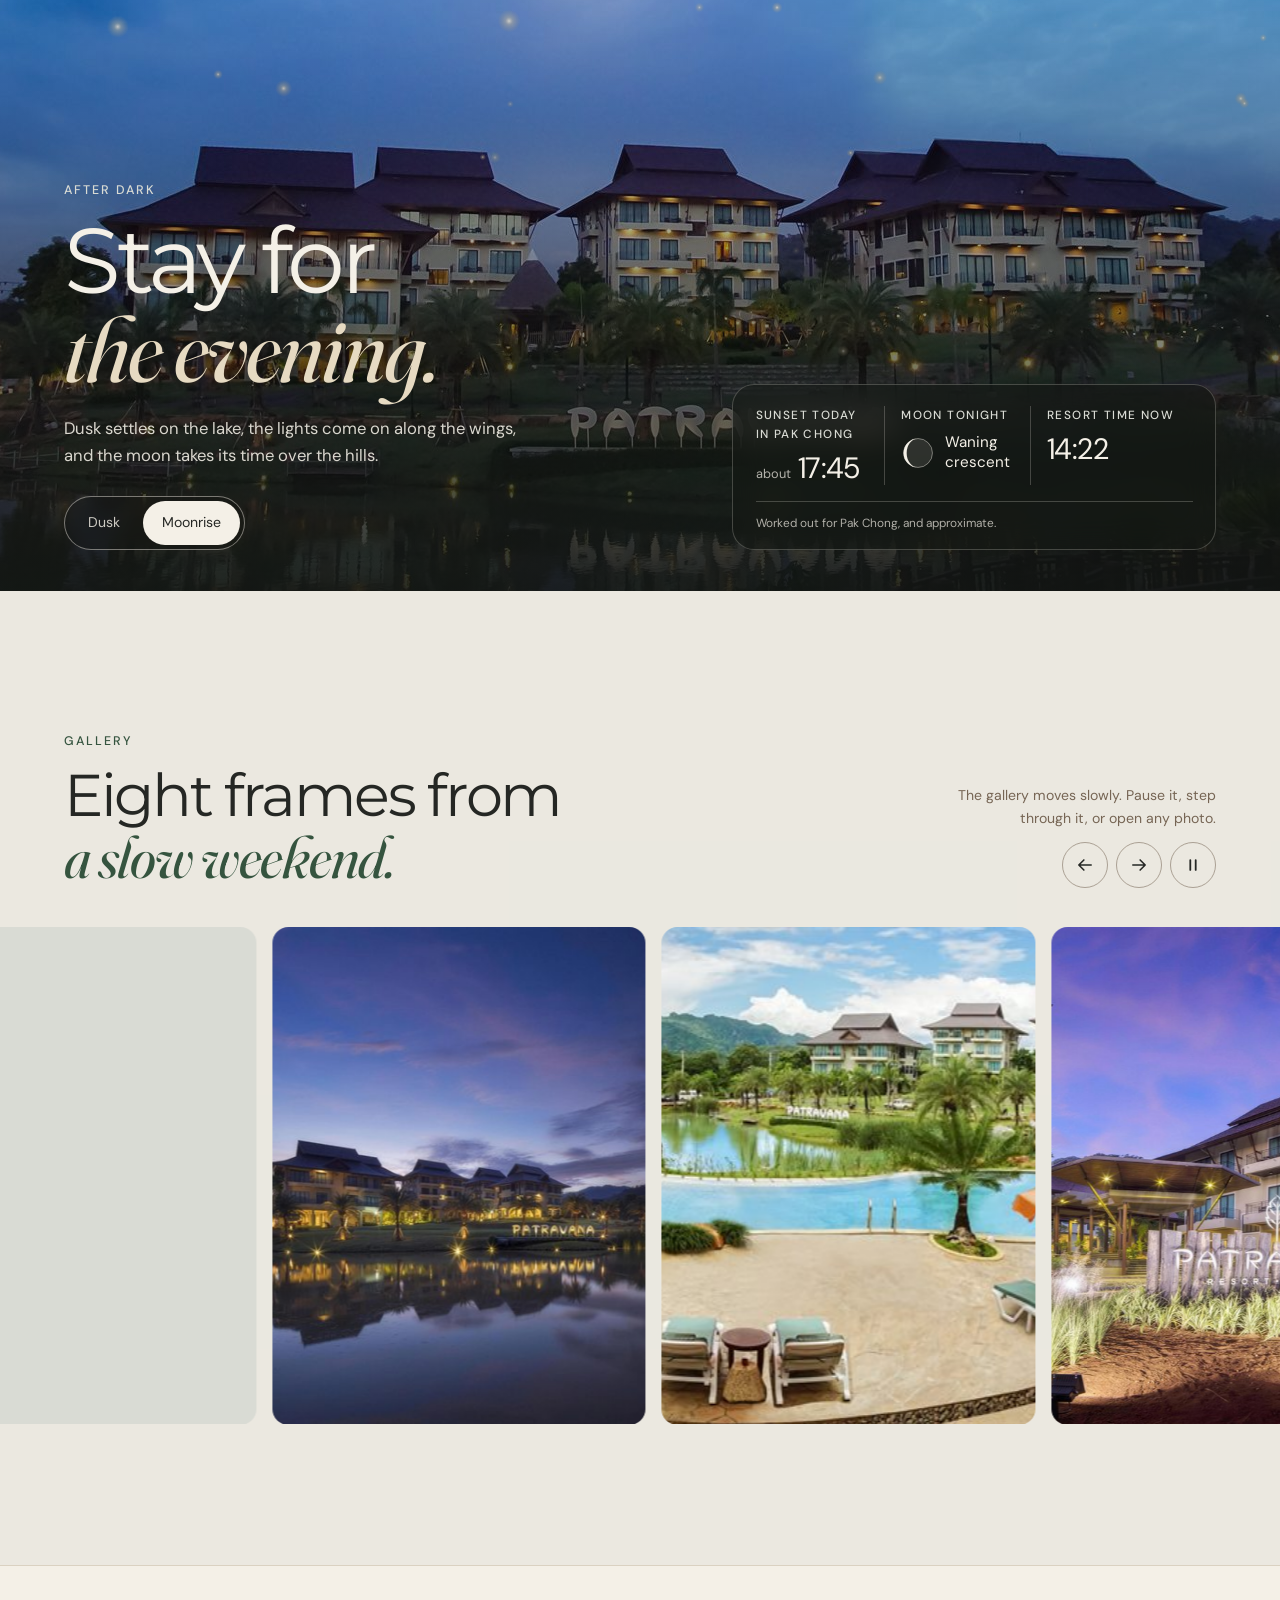
==== commit 5fb8280a: "Content revision 57 from the Sheet" ====
--- a/index.html
+++ b/index.html
@@ -2,10 +2,10 @@
 <html lang="en" data-locale="en">
 <head>
 <meta charset="UTF-8">
-<meta name="pv-build" content="adc5ca16143c-c56">
-<meta name="pv-content" content="56">
+<meta name="pv-build" content="adc5ca16143c-c57">
+<meta name="pv-content" content="57">
 <meta name="pv-live" content="https://script.google.com/macros/s/AKfycbzUB0wwKaD7KskTFDWAxMB_kcaBExYeVBPkADWCVvrliZ0Tt8rdQpBARE51c_UGg0Pj/exec">
-<script data-pv-lane>/[?&]live(=|&|$)/.test(location.search)&&window.fetch&&(window.PVLane=fetch("https://script.google.com/macros/s/AKfycbzUB0wwKaD7KskTFDWAxMB_kcaBExYeVBPkADWCVvrliZ0Tt8rdQpBARE51c_UGg0Pj/exec?since=56",{credentials:"omit",cache:"no-store",redirect:"follow"}).then(function(r){return r.ok?r.json():null}).catch(function(){return null}))</script>
+<script data-pv-lane>/[?&]live(=|&|$)/.test(location.search)&&window.fetch&&(window.PVLane=fetch("https://script.google.com/macros/s/AKfycbzUB0wwKaD7KskTFDWAxMB_kcaBExYeVBPkADWCVvrliZ0Tt8rdQpBARE51c_UGg0Pj/exec?since=57",{credentials:"omit",cache:"no-store",redirect:"follow"}).then(function(r){return r.ok?r.json():null}).catch(function(){return null}))</script>
 <meta name="viewport" content="width=device-width, initial-scale=1.0, viewport-fit=cover">
 <link rel="canonical" href="https://www.patravana.com/">
 <link rel="alternate" hreflang="en" href="https://www.patravana.com/">
@@ -1271,7 +1271,7 @@
     <aside class="about" id="privacy" aria-labelledby="privacyK">
       <p class="card__k" id="privacyK" data-i18n="privacy.k">Privacy</p>
       <p data-i18n="about.p2" data-more="privacy-prod" data-more-what="more.w.privacy" data-more-also="#privacy [data-i18n=&quot;privacy.p2&quot;]">Dates, guest numbers and enquiry text stay in this page on your device. Nothing you choose or type is sent anywhere until you copy an enquiry, open LINE, your mail app or your phone, or continue to the resort's booking page, which is run by the resort's own provider under its own terms. The offers shown here are read from this site's own offers file, and while the page is open it asks this site about once a second whether its text has been updated; neither sends anything about you. When the reviews section comes into view, the page may also ask Google Maps for the resort's latest reviews: like any web request this shows Google your internet address, but nothing you choose or type.</p>
-      <p data-i18n="privacy.p2">This site counts visits anonymously: each page view adds one to a daily total (with the country, the type of device and the website you came from), and so does a press on Book, LINE, phone, email or map. Nothing that identifies you is kept, and the site sets no cookies of its own and does not use local storage. Your selected dates, adults and room, and which suite and texts you have opened, may be kept in this browser tab's history entry, so they are still there when you come back to the page. Fonts load from Google Fonts and animation scripts from jsDelivr.</p>
+      <p data-i18n="privacy.p2">This site counts visits anonymously: each page view adds one to a daily total (with the country, the type of device and the website you came from), and so does a press on Book, LINE, phone, email or map. That count identifies no one and sets no cookies. Google Analytics runs only if you choose Accept when the site asks, and then sets its own cookies. Your answer, yes or no, is kept in this browser's local storage, so the site does not ask on every visit. The cookie policy at the foot of the page says what Google receives and for how long, and Cookie settings there lets you change your mind at any time. Your selected dates, adults and room, and which suite and texts you have opened, may be kept in this browser tab's history entry, so they are still there when you come back to the page. Fonts load from Google Fonts and animation scripts from jsDelivr.</p>
     </aside>
   </div>
 </section>
@@ -1461,9 +1461,9 @@
 })();
 </script>
 <!-- /motion-libs -->
-<script src="facts.js?v=14f4da7b" defer></script>
+<script src="facts.js?v=97033137" defer></script>
 <script src="consent.js?v=d29733c1" defer></script>
-<script src="i18n.js?v=aceaeef0" defer></script>
+<script src="i18n.js?v=098fe7d3" defer></script>
 <script src="scene.js?v=29086502" defer></script>
 <script src="film-manifest.js?v=5f40123b" defer></script>
 <script src="film-stream.js?v=65575688" defer></script>
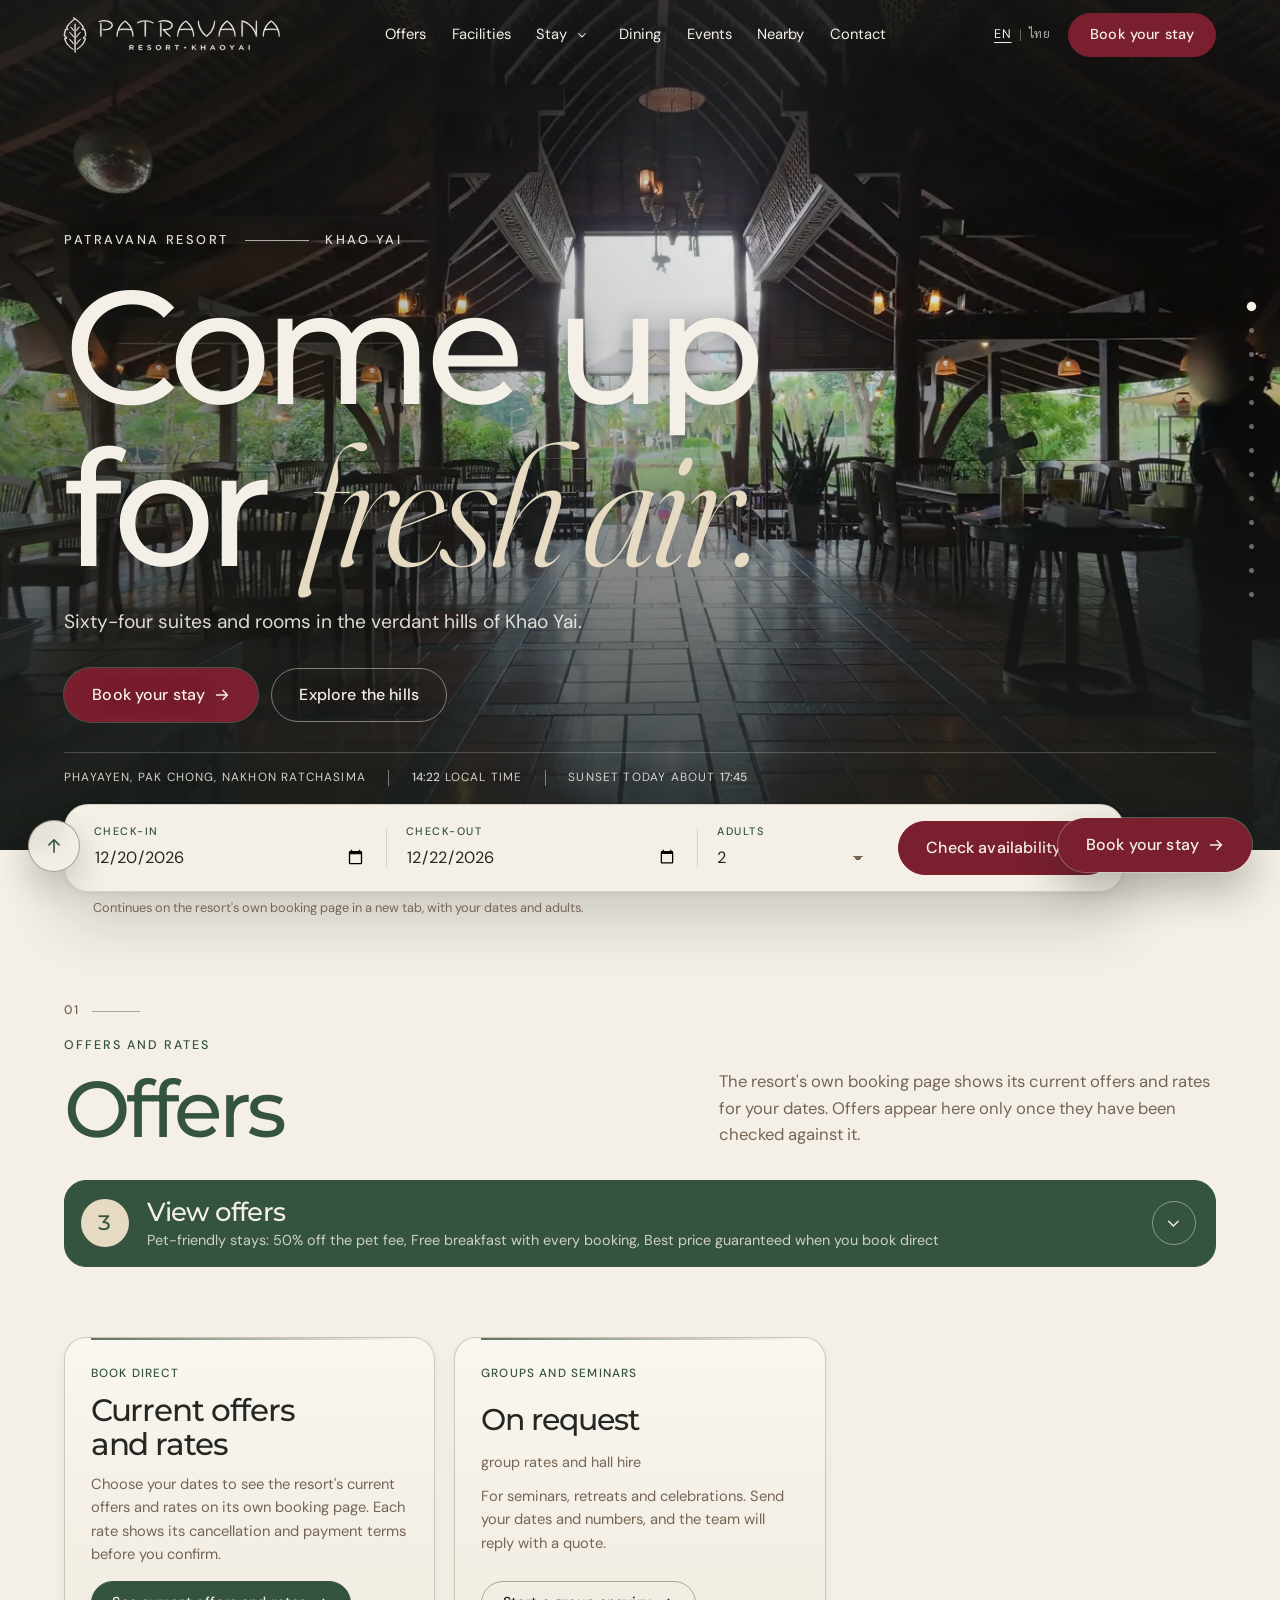
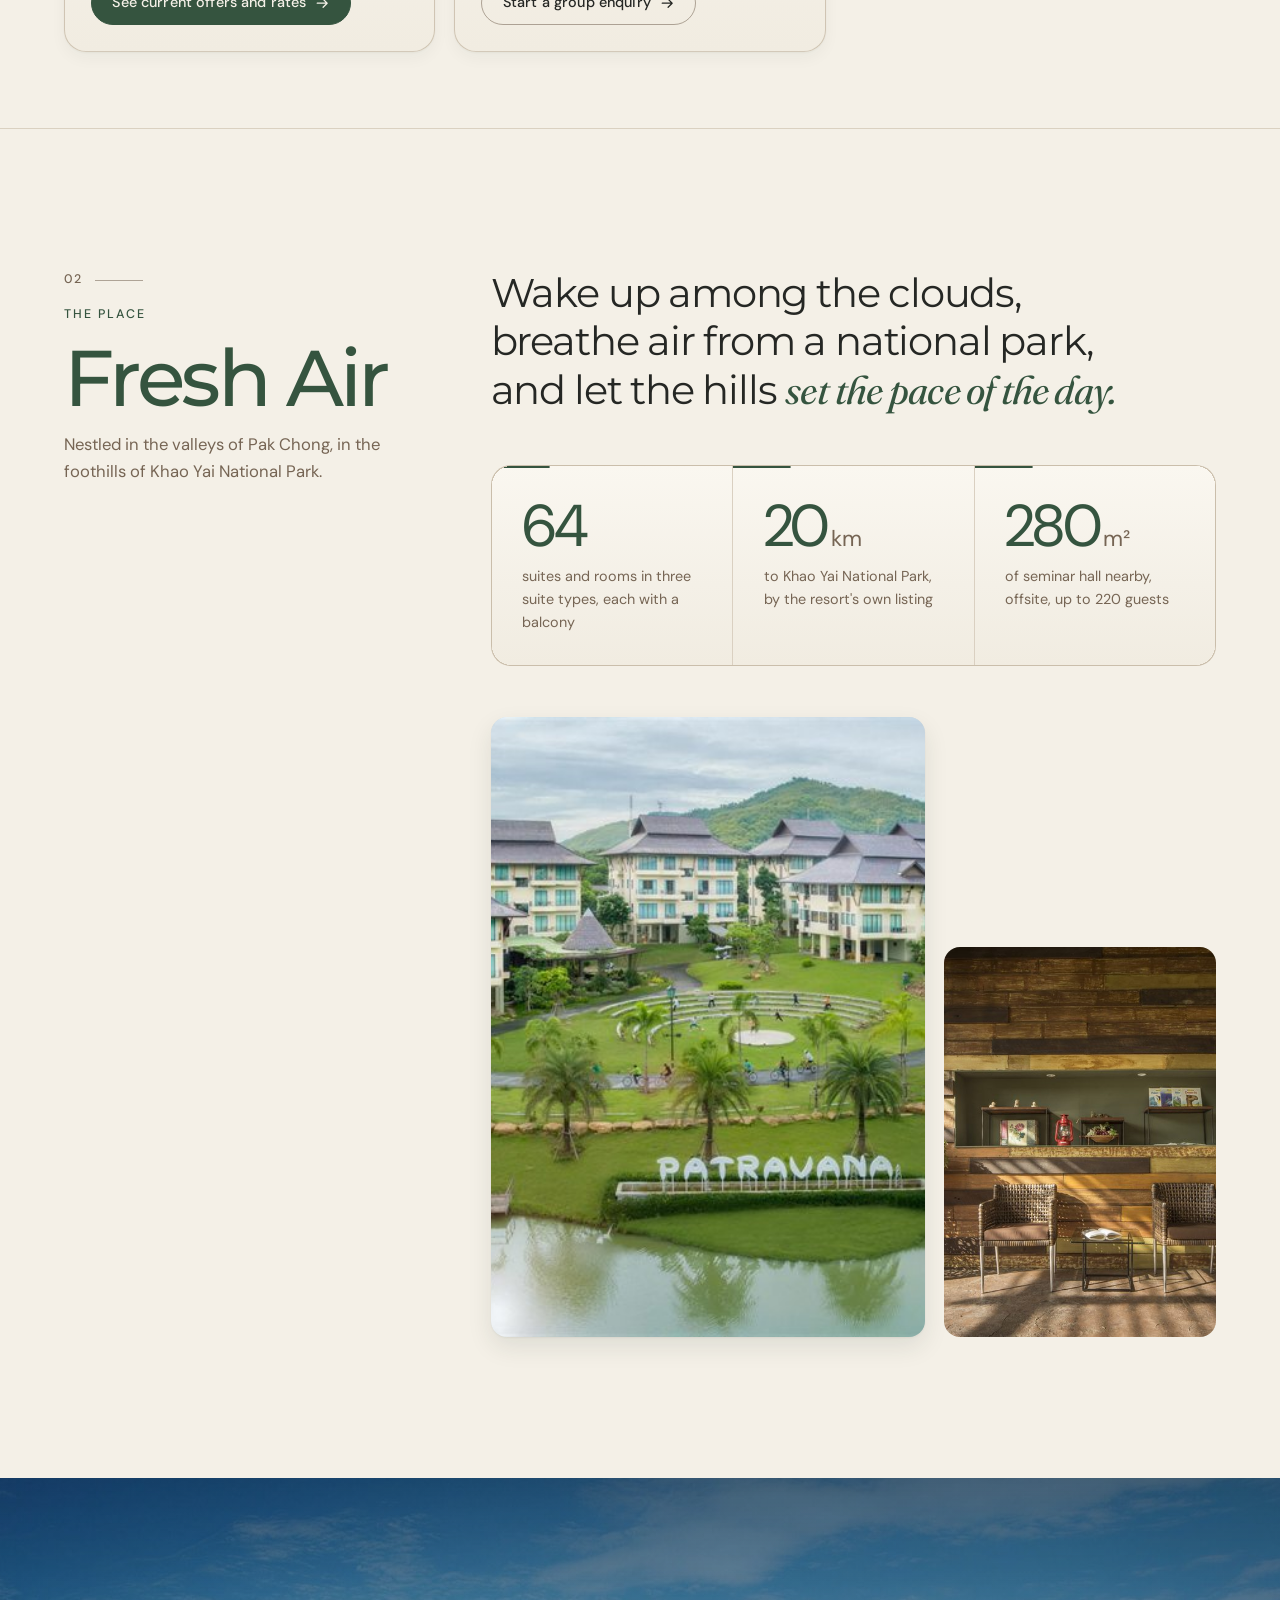
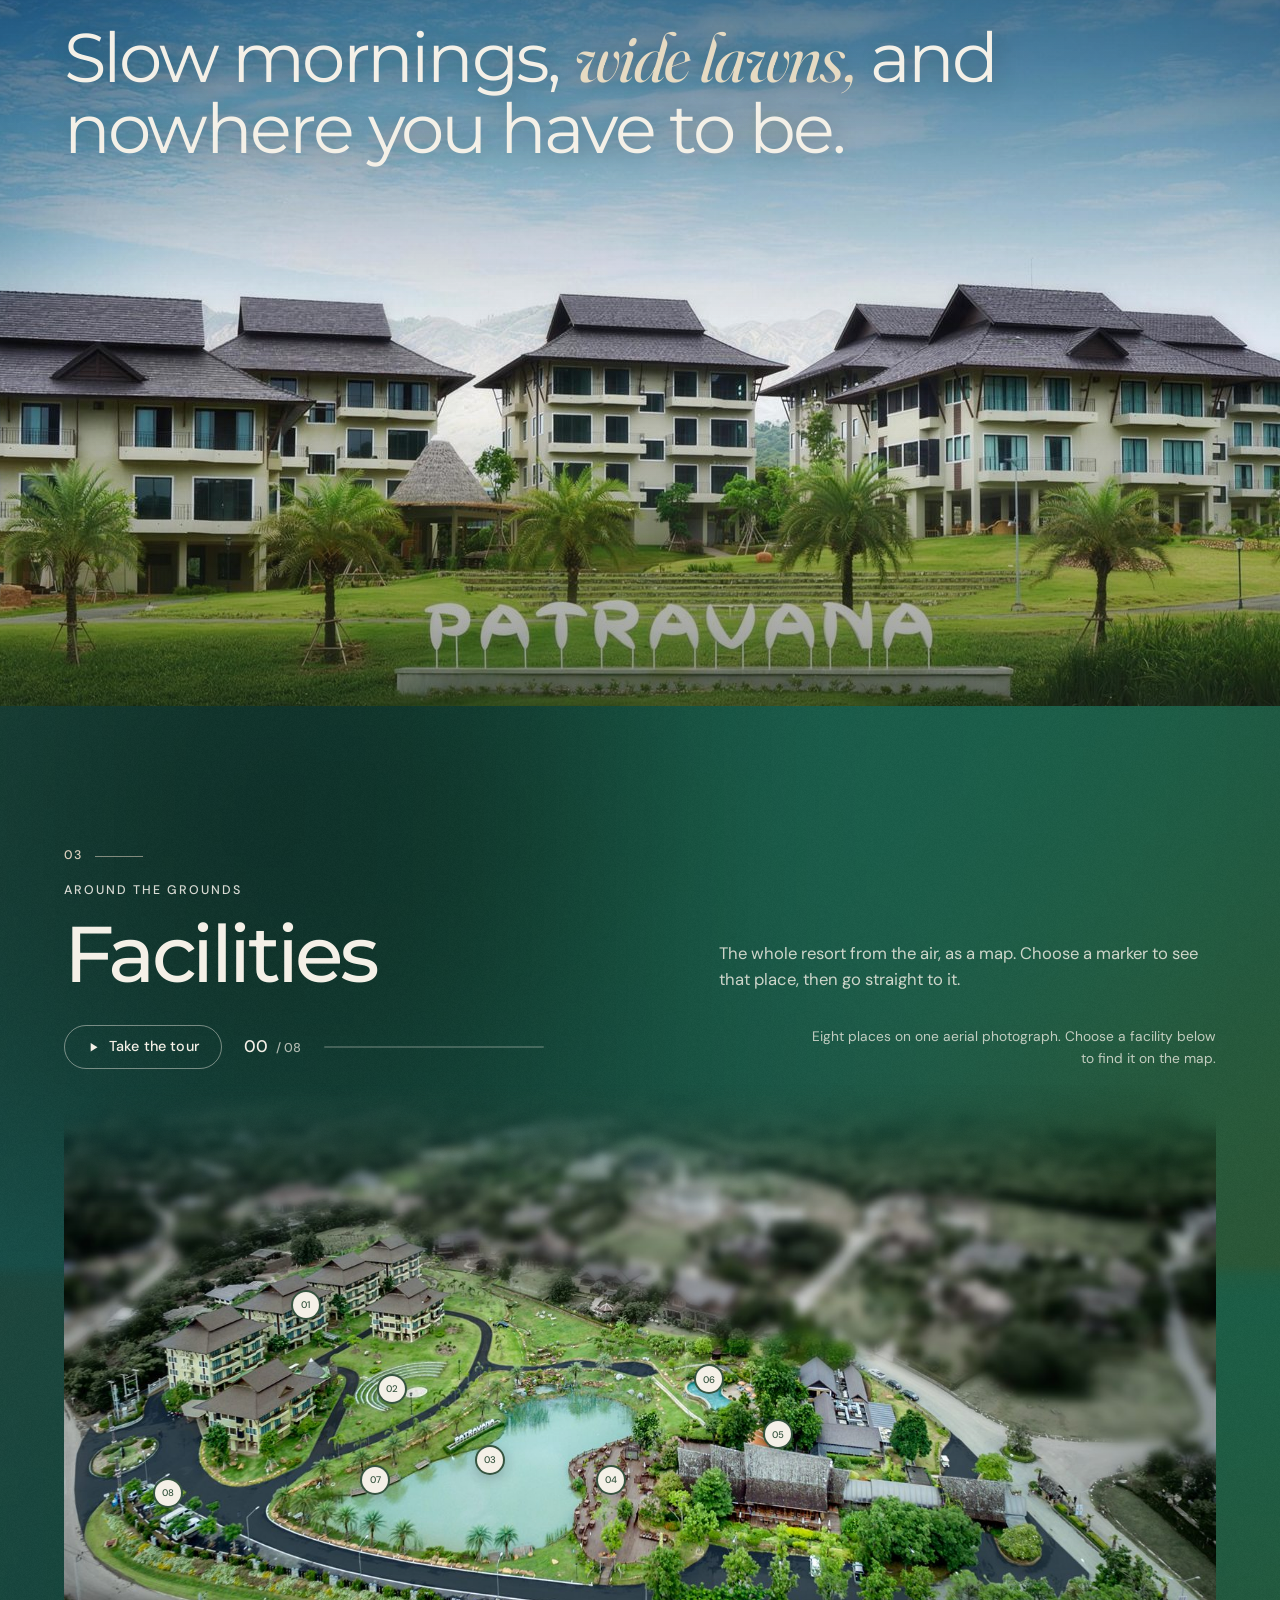
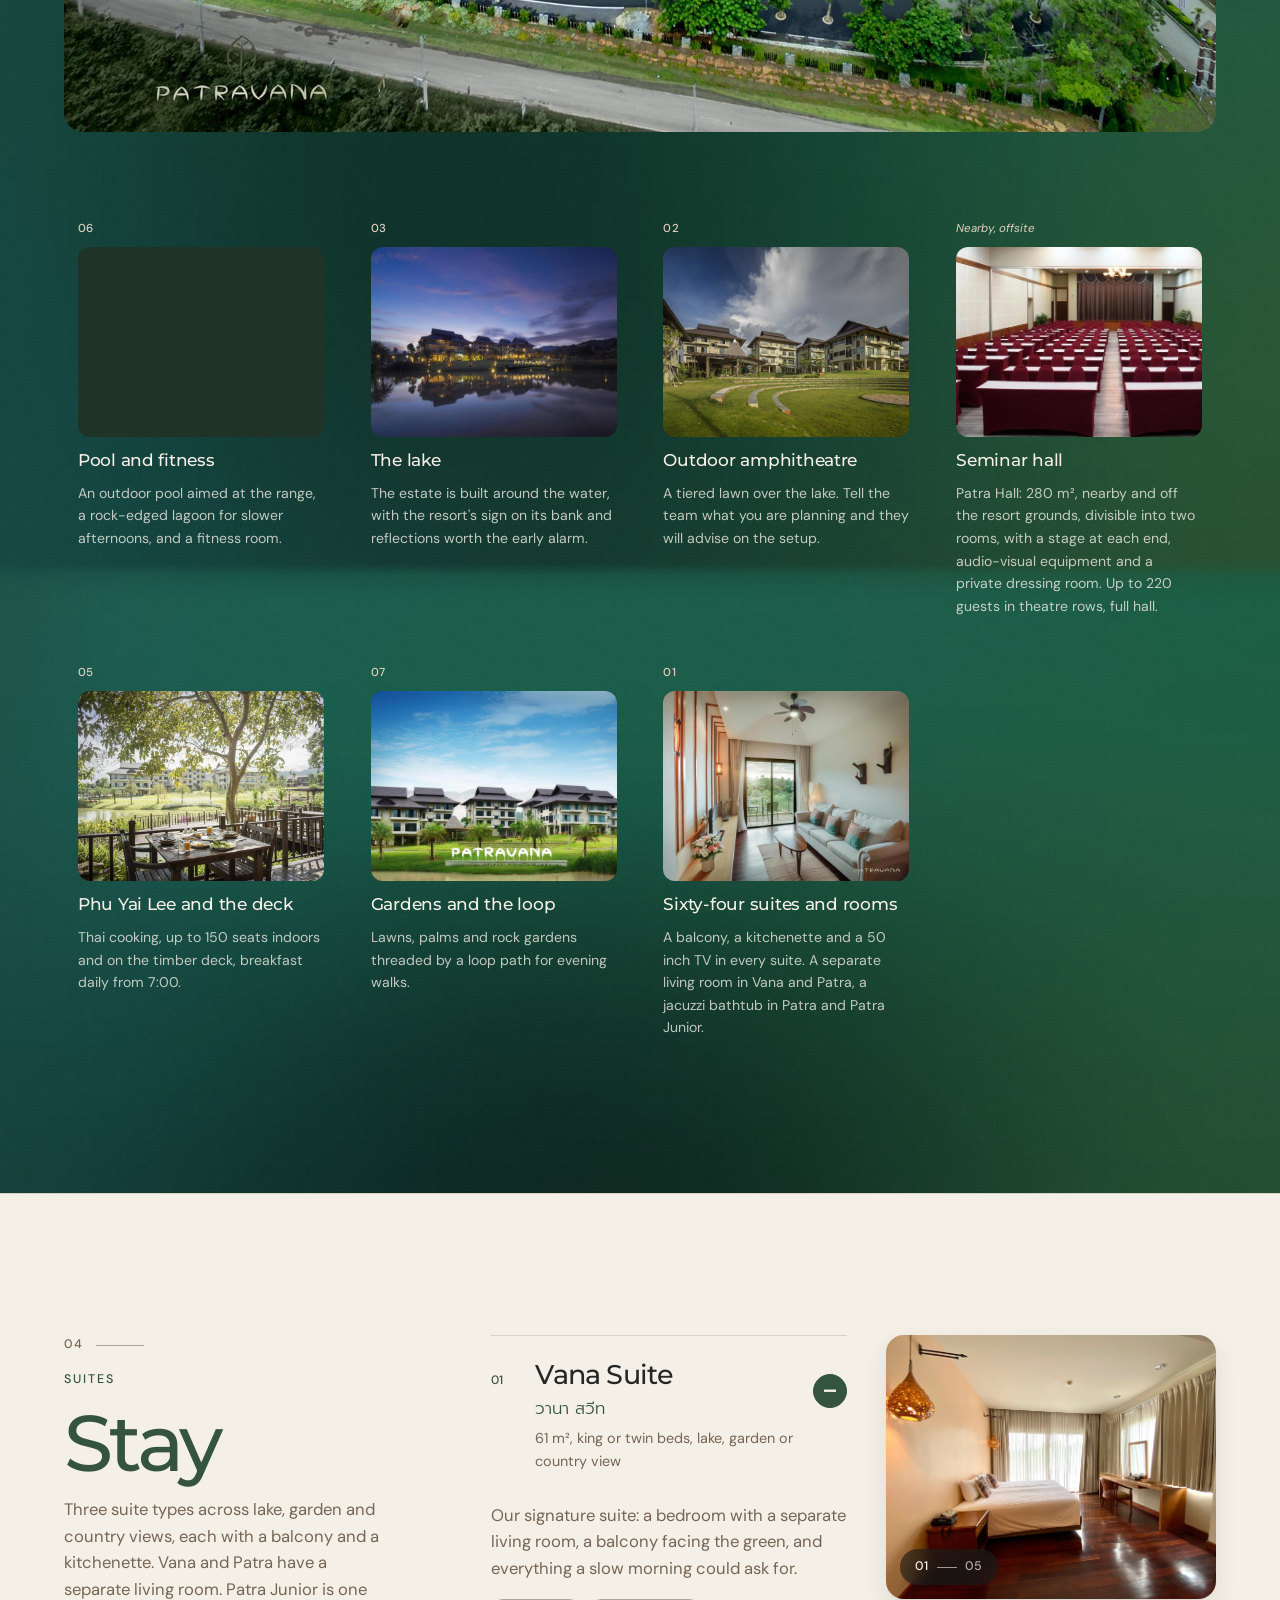
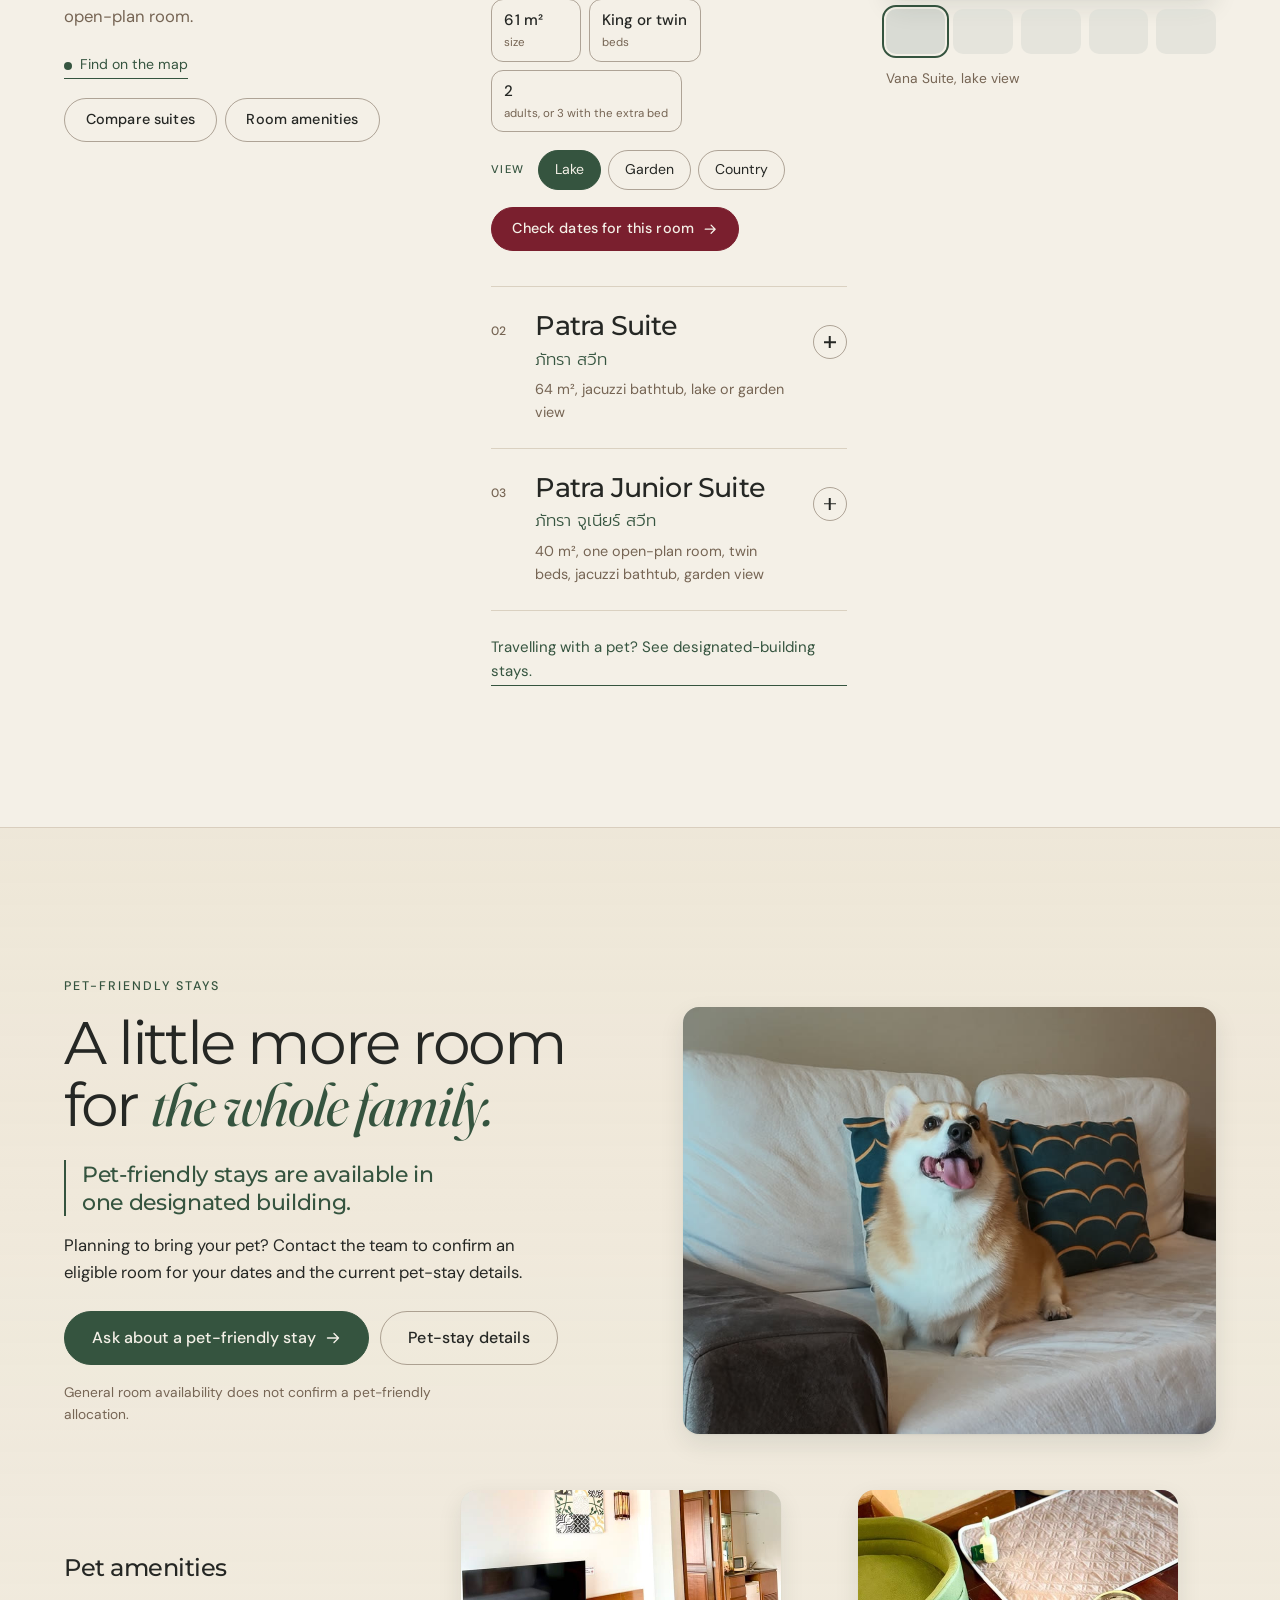
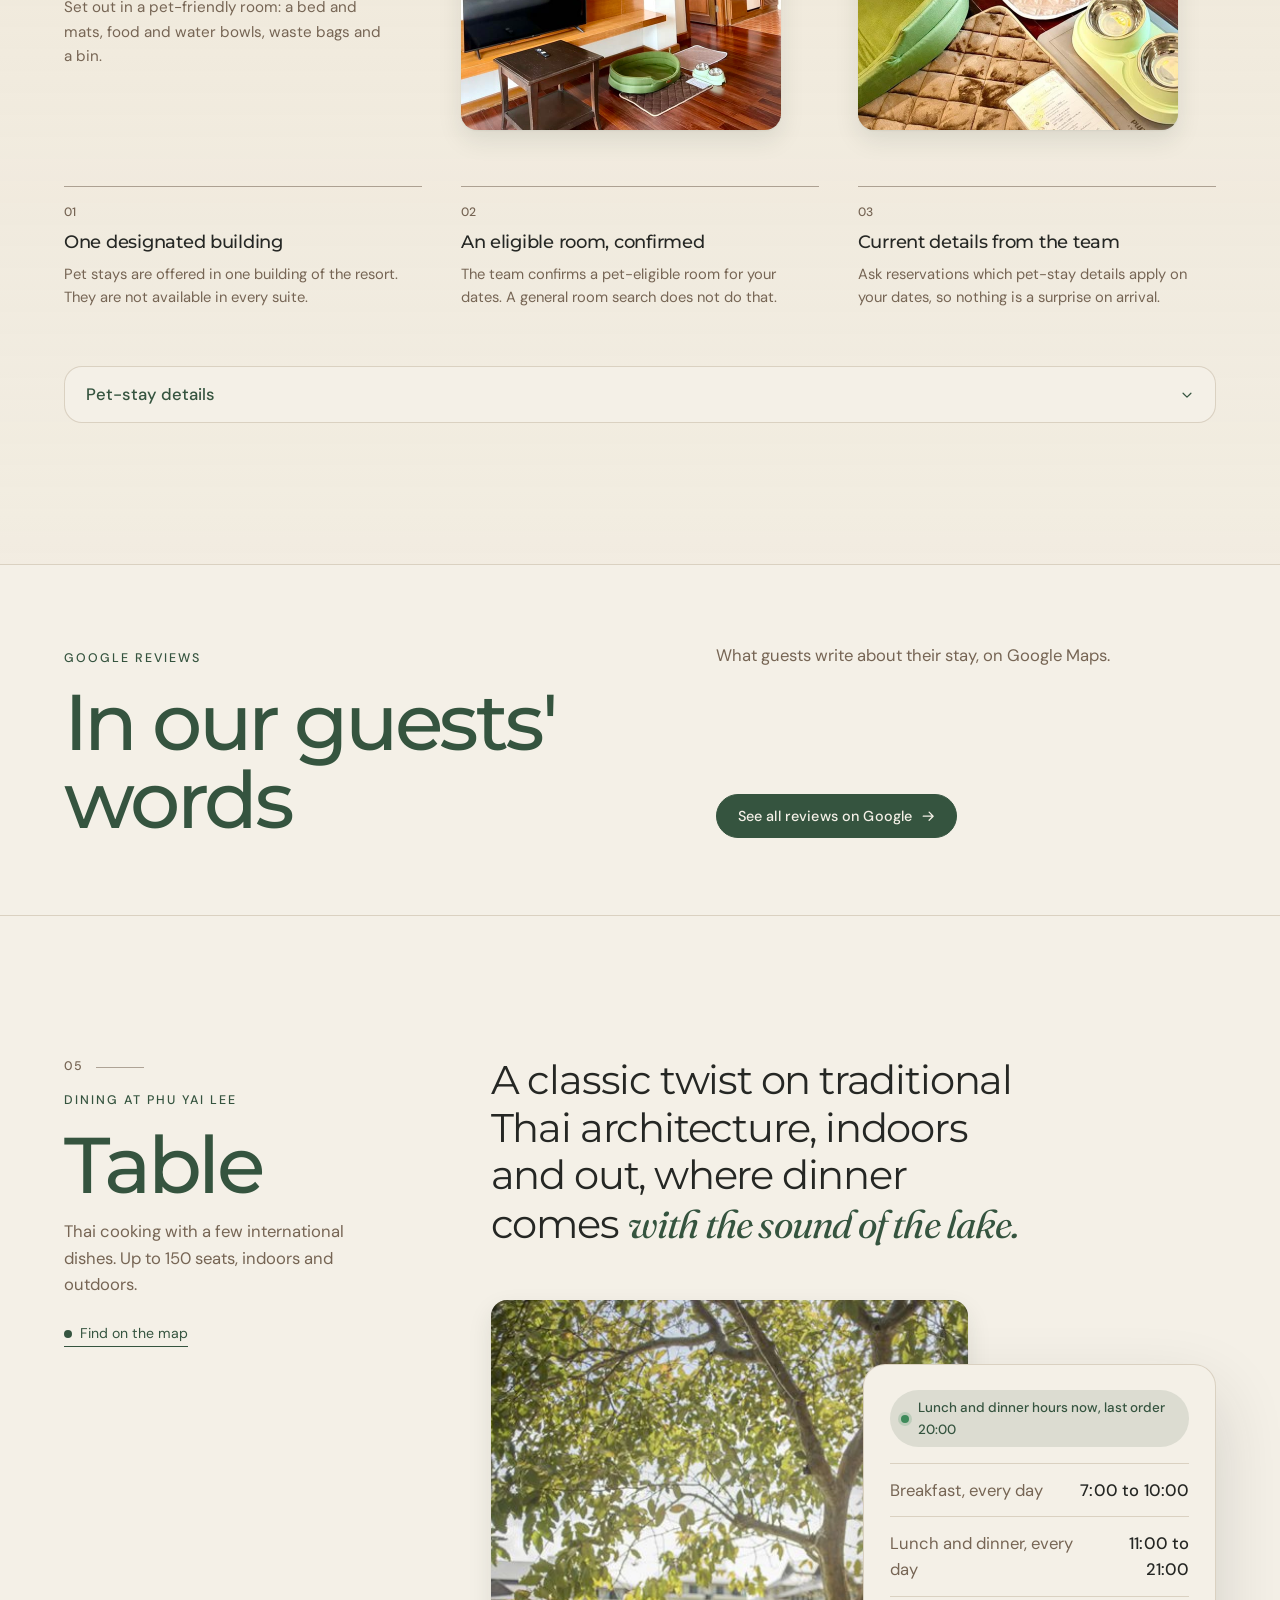
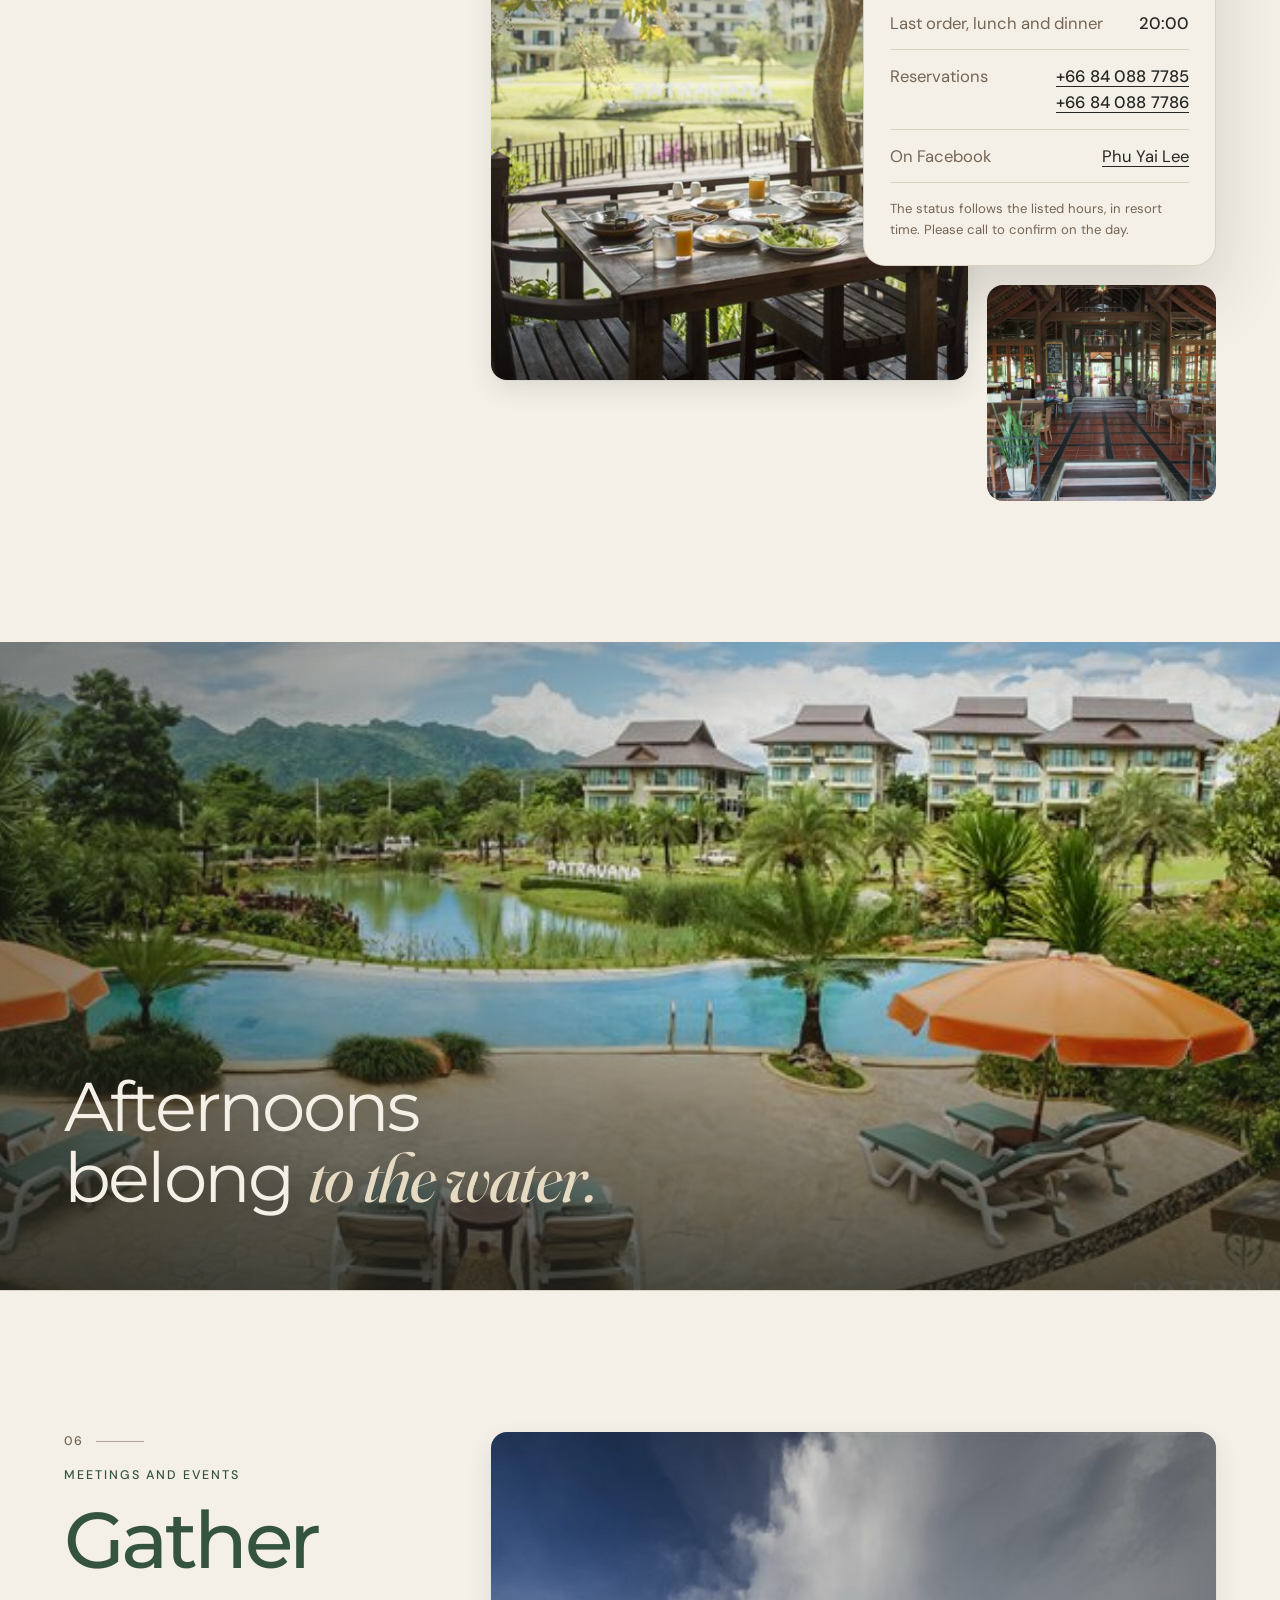
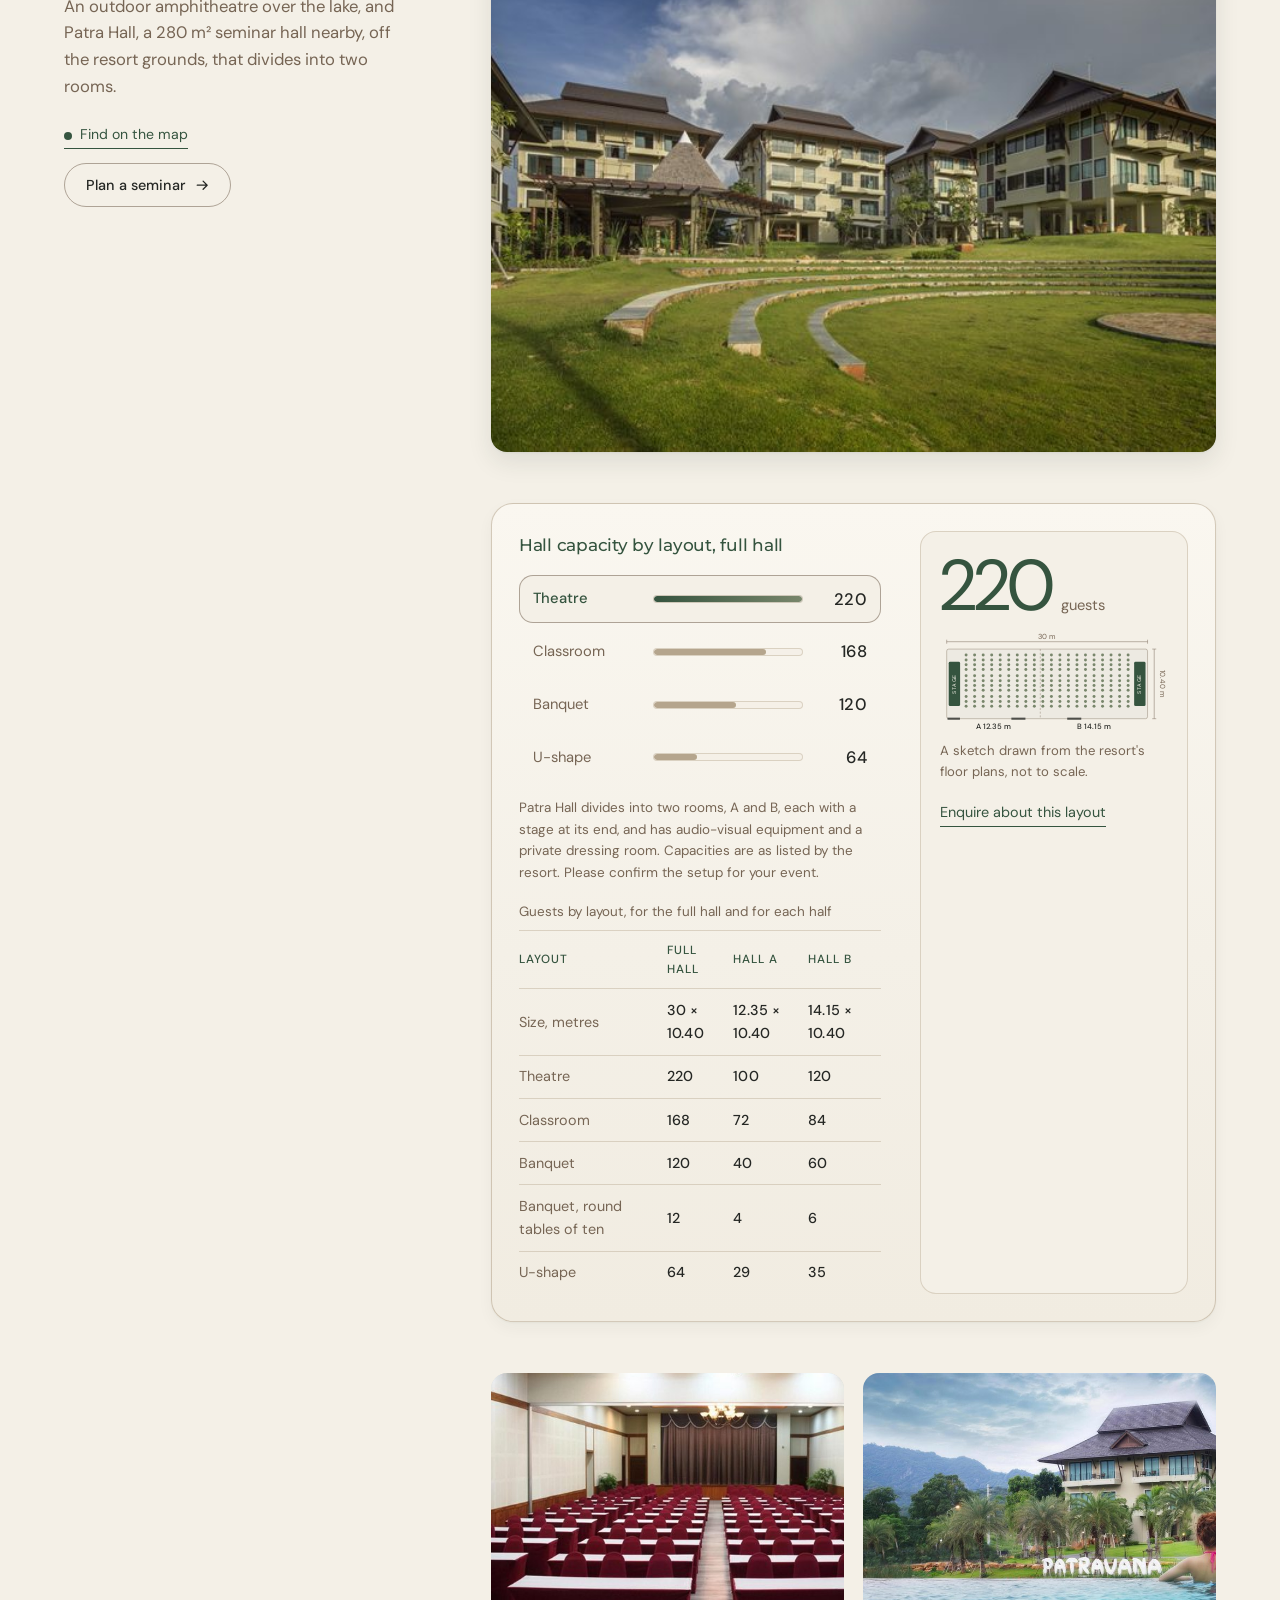
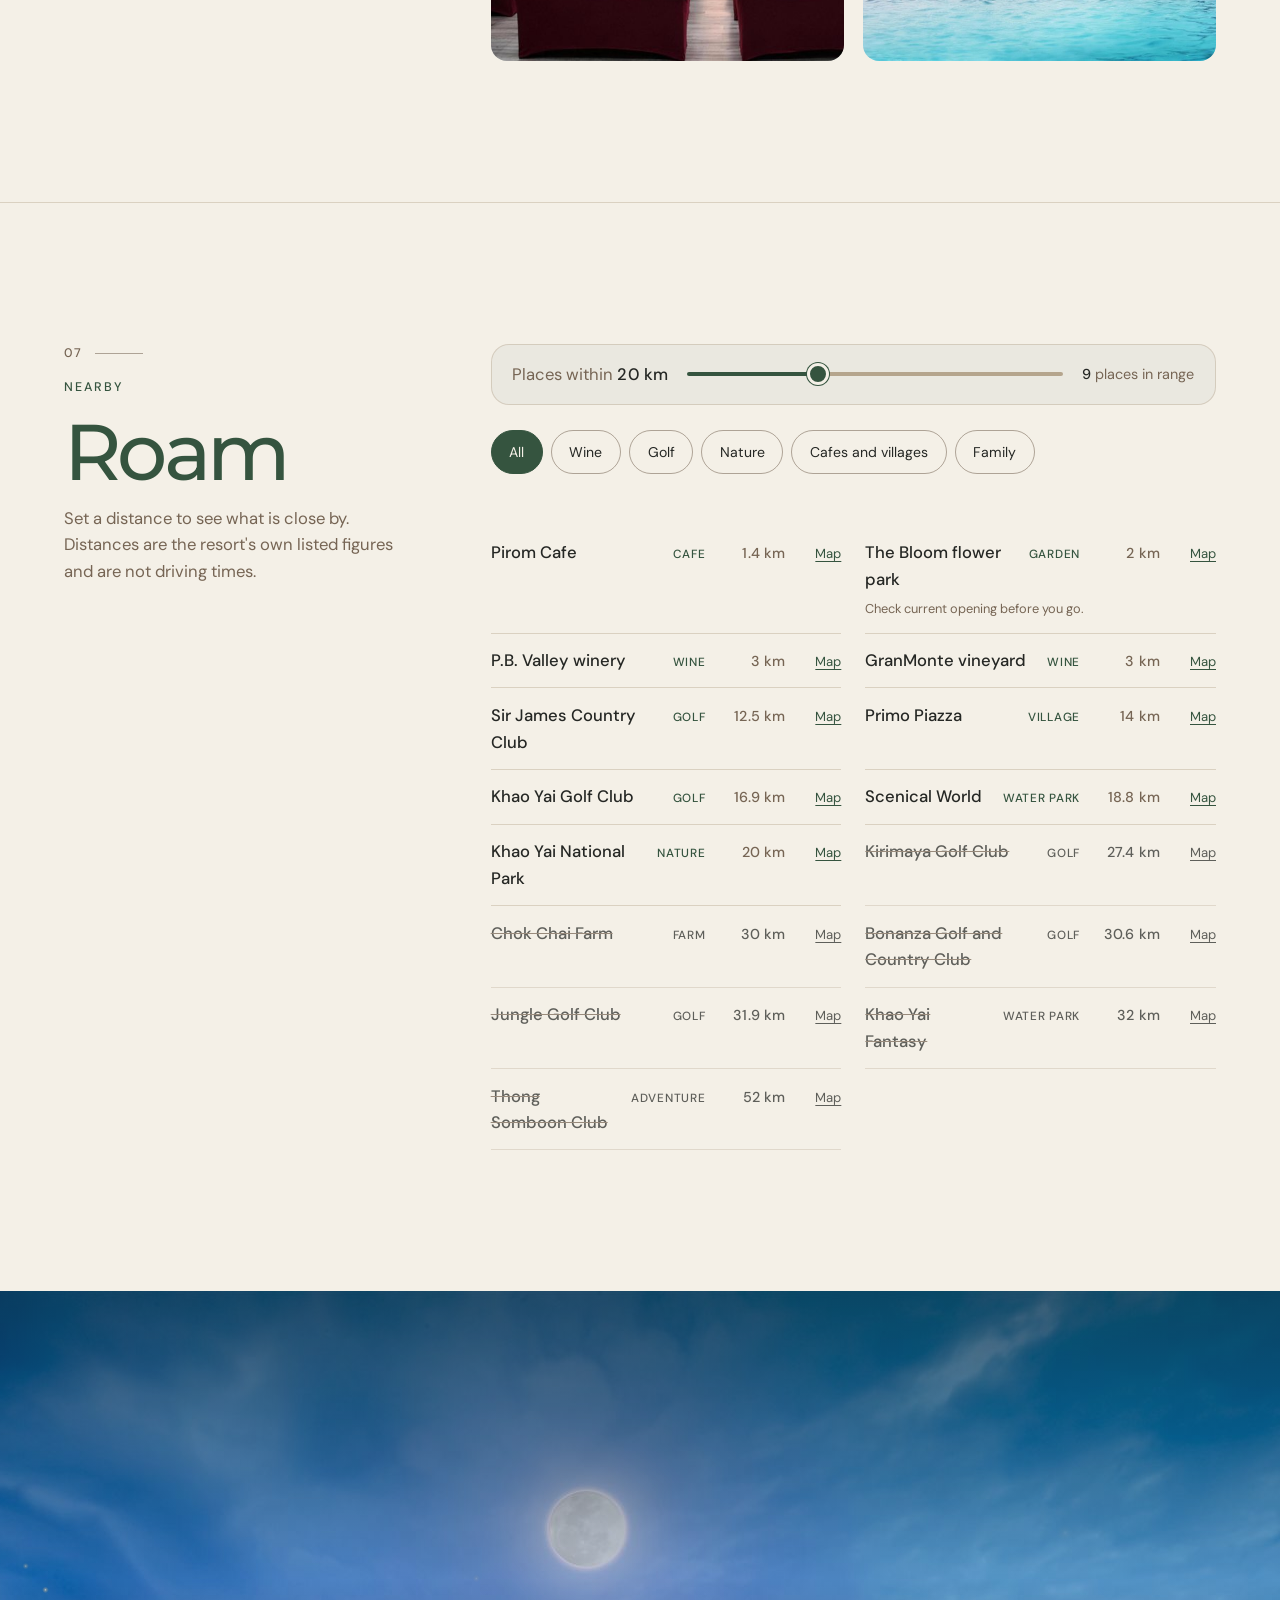
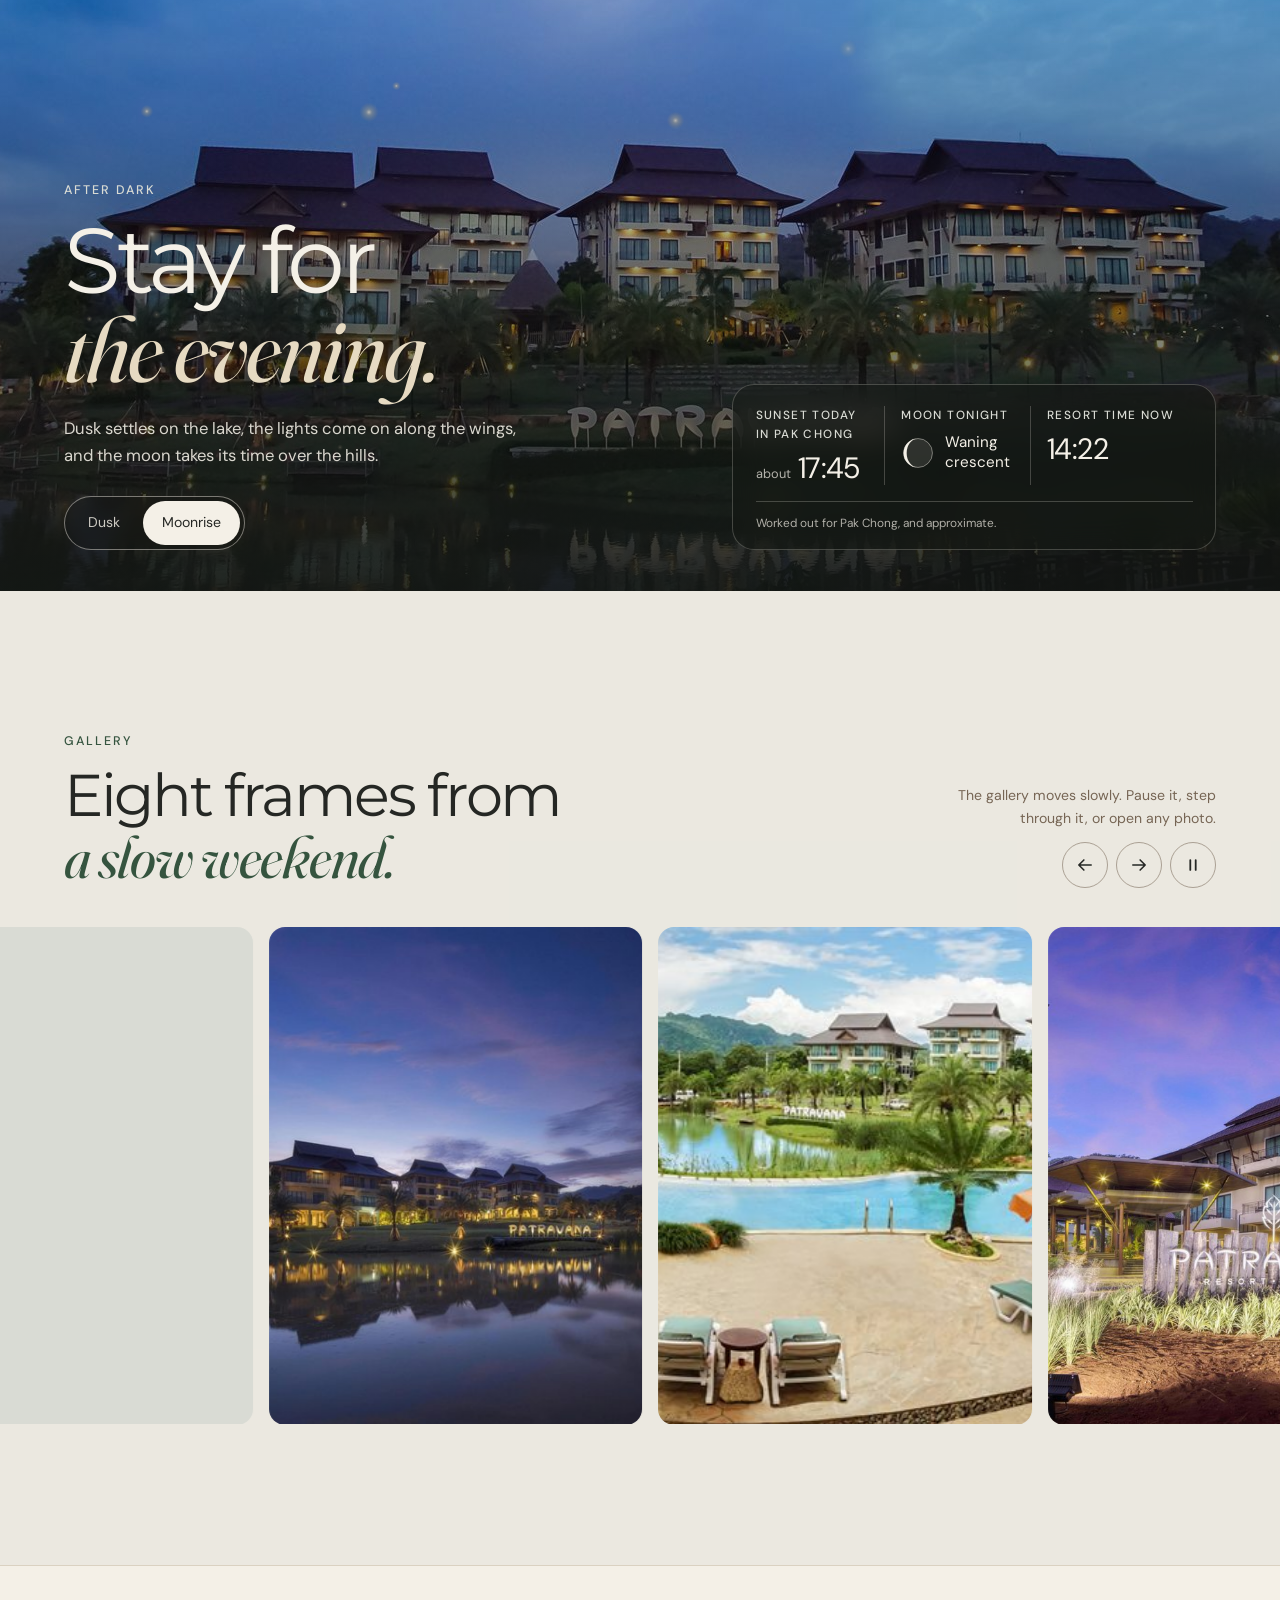
==== commit 83a1d09f: "The living green on an iPad: softened in the canvas instead of a CSS blur (no streaks), and on touch" ====
--- a/index.html
+++ b/index.html
@@ -2,7 +2,7 @@
 <html lang="en" data-locale="en">
 <head>
 <meta charset="UTF-8">
-<meta name="pv-build" content="adc5ca16143c-c57">
+<meta name="pv-build" content="f77ca7af2715-c57">
 <meta name="pv-content" content="57">
 <meta name="pv-live" content="https://script.google.com/macros/s/AKfycbzUB0wwKaD7KskTFDWAxMB_kcaBExYeVBPkADWCVvrliZ0Tt8rdQpBARE51c_UGg0Pj/exec">
 <script data-pv-lane>/[?&]live(=|&|$)/.test(location.search)&&window.fetch&&(window.PVLane=fetch("https://script.google.com/macros/s/AKfycbzUB0wwKaD7KskTFDWAxMB_kcaBExYeVBPkADWCVvrliZ0Tt8rdQpBARE51c_UGg0Pj/exec?since=57",{credentials:"omit",cache:"no-store",redirect:"follow"}).then(function(r){return r.ok?r.json():null}).catch(function(){return null}))</script>
@@ -63,7 +63,7 @@
 <link rel="preconnect" href="https://fonts.googleapis.com">
 <link rel="preconnect" href="https://fonts.gstatic.com" crossorigin>
 <link href="https://fonts.googleapis.com/css2?family=Montserrat:wght@300..800&family=Fraunces:ital,opsz,wght@1,9..144,300..500&family=DM+Sans:opsz,wght@9..40,300..600&family=Prompt:wght@300;400;500;600&family=Sarabun:wght@300;400;500&display=swap" rel="stylesheet">
-<link rel="stylesheet" href="styles.css?v=9631714d">
+<link rel="stylesheet" href="styles.css?v=1a9932b0">
 </head>
 <body>
 
@@ -1468,6 +1468,6 @@
 <script src="film-manifest.js?v=5f40123b" defer></script>
 <script src="film-stream.js?v=65575688" defer></script>
 <!-- if the main script cannot be fetched, the page falls back to its plain form: panels open, script-only controls hidden -->
-<script src="main.js?v=94edb8bd" defer onerror="document.documentElement.classList.remove('js')"></script>
+<script src="main.js?v=d07cc5bb" defer onerror="document.documentElement.classList.remove('js')"></script>
 </body>
 </html>
--- a/styles.css
+++ b/styles.css
@@ -1722,7 +1722,7 @@
 .has-gfx { position: relative; isolation: isolate; }
 .gfx { position: absolute; inset: 0; z-index: -1; overflow: hidden; pointer-events: none; opacity: 0; transition: opacity .6s ease; }
 .is-gfx > .gfx { opacity: 1; }
-.gfx canvas { display: block; width: 100%; height: 100%; filter: blur(16px); transform: scale(1.06); }   /* the stretched field, softened (scaled so the blur keeps the edges filled) */
+.gfx canvas { display: block; width: 100%; height: 100%; }   /* the stretched field, softened in the canvas itself (28 November 2026: a CSS blur here drew straight streaks on an iPad) */
 /* the dither: noise of a level or two over the green, at screen resolution, so the slow gradient shows no bands (main.js) */
 .gfx::after { content: ""; position: absolute; inset: 0; background-image: var(--pv-dither, none); background-size: 128px 128px; opacity: .022; pointer-events: none; }
 
